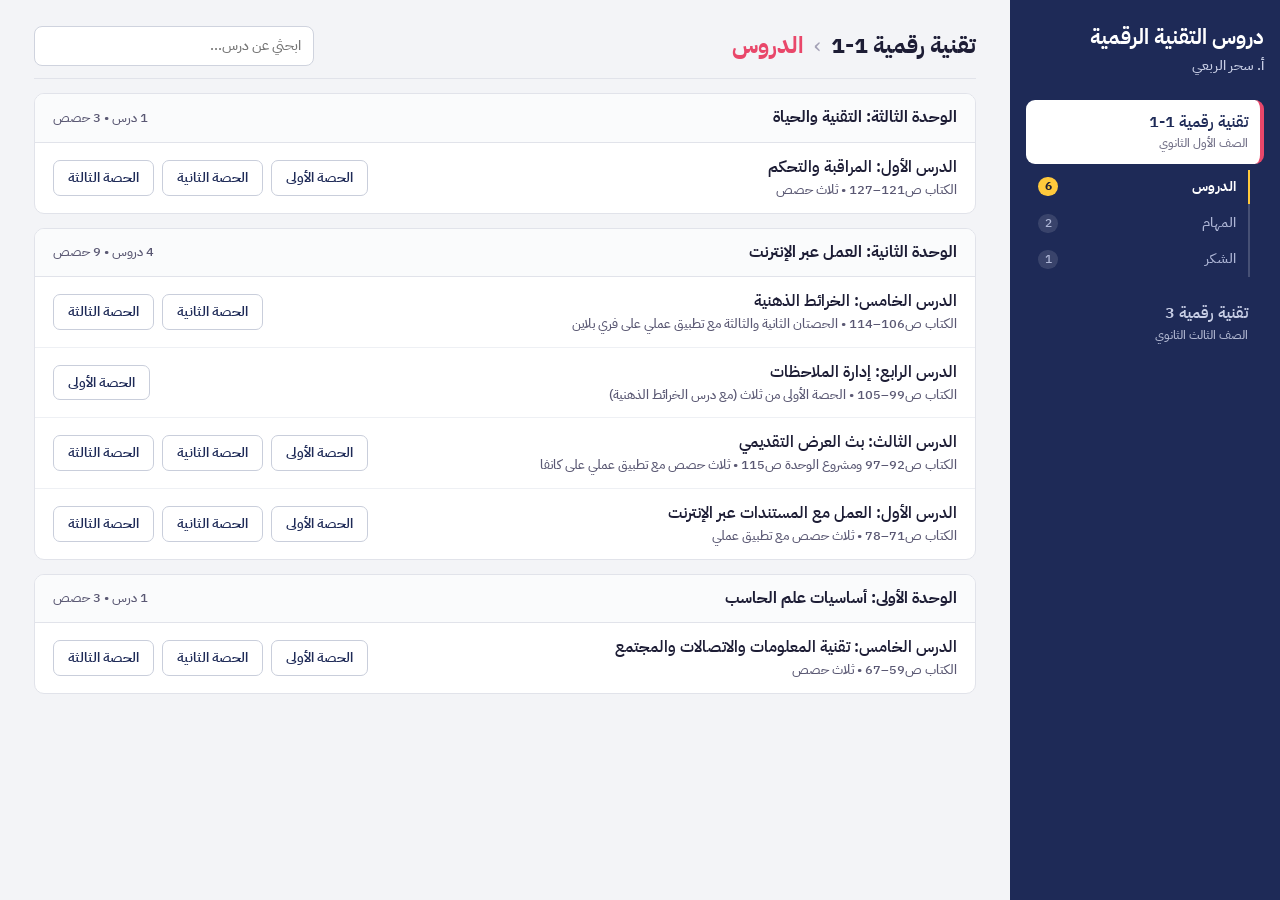
==== index.html @ c9dd4de0 "تصفيق أفقي جانبي: يد أمامية كاملة وأصابع اليد الخلفية تظهر Co-Authored-By: Claude Opus 5.5 <noreply@" ====
<!doctype html><html lang="ar" dir="rtl"><head><meta charset="utf-8"><meta name="viewport" content="width=device-width,initial-scale=1,viewport-fit=cover">
<meta name="theme-color" content="#1E2A57"><title>دروس التقنية الرقمية | أ. سحر الربعي</title>
<link rel="stylesheet" href="https://fonts.googleapis.com/css2?family=El+Messiri:wght@500;700&family=Cairo:wght@500;600;700;800&family=Almarai:wght@400;700;800&family=Readex+Pro:wght@400;500;600;700&family=Lalezar&family=Baloo+Bhaijaan+2:wght@500;600;700;800&family=Noto+Kufi+Arabic:wght@400;600;700&family=Tajawal:wght@500;700;800&family=IBM+Plex+Sans+Arabic:wght@400;500;600;700&family=Noto+Sans+Arabic:wght@400;500;700&family=Changa:wght@500;600;700;800&family=Rubik:wght@400;500;600;700;800&display=swap"><style>
:root{--ink:#1D1D35;--muted:#5A5873;--bg:#F3F4F7;--line:#E1E3EA;--navy:#1E2A57;--navy2:#2A3870;--yellow:#FFC93C;--sc:#118AB2;--ss:#DDF1F8}
*{box-sizing:border-box}[hidden]{display:none!important}
html,body{margin:0;min-height:100%;overflow-x:hidden}
body{background:var(--bg);color:var(--ink);font-family:"IBM Plex Sans Arabic",Tahoma,sans-serif;font-weight:500;line-height:1.6;direction:rtl;-webkit-text-size-adjust:100%}
button{font:inherit;color:inherit;cursor:pointer}
h1,h2{margin:0;font-weight:700;line-height:1.3}
.shell{display:grid;grid-template-columns:270px minmax(0,1fr);min-height:100vh}
.side{background:var(--navy);color:#fff;padding:24px 16px;position:sticky;top:0;height:100vh;overflow:auto;display:flex;flex-direction:column;gap:22px}
.brand h1{font-size:21px}.brand .who{display:block;margin-top:4px;font-size:14px;color:#C9CFE6}
.snav{display:flex;flex-direction:column;gap:10px}
.subj{display:block;width:100%;text-align:start;border:0;background:transparent;color:#C9CFE6;border-radius:9px;padding:10px 12px;border-inline-start:4px solid transparent}
.subj b{display:block;font-size:15.5px;font-weight:600}.subj small{display:block;font-size:12px;opacity:.85}
.subj:hover{background:rgba(255,255,255,.07)}
.subj.on{background:#fff;color:var(--navy);border-inline-start-color:var(--sc)}.subj.on small{color:var(--muted)}
.secs{display:none;flex-direction:column;gap:2px;margin:6px 14px 4px 0;border-inline-start:2px solid rgba(255,255,255,.18)}
.sgroup.on .secs{display:flex}
.sec{display:flex;justify-content:space-between;align-items:center;border:0;background:transparent;color:#AEB6D6;font-size:14px;font-weight:500;padding:6px 12px;margin-inline-start:-2px;border-inline-start:2px solid transparent;text-align:start}
.sec:hover{color:#fff}.sec.on{color:#fff;font-weight:700;border-inline-start-color:var(--yellow)}
.sec .n{font-size:12px;min-width:1.7em;text-align:center;border-radius:99px;background:rgba(255,255,255,.12);padding:0 .45em}
.sec.on .n{background:var(--yellow);color:var(--ink)}
.main{padding:26px 34px 40px;min-width:0}
.subject{max-width:1080px;display:flex;flex-direction:column;gap:14px}
.mhead{display:flex;align-items:center;justify-content:space-between;gap:16px;flex-wrap:wrap;padding-bottom:12px;border-bottom:1px solid var(--line)}
.mhead h2{font-size:23px;display:flex;align-items:center;gap:10px;flex-wrap:wrap}
.mhead .sep{color:#A3A1B6;font-weight:400}.mhead .secname{color:var(--sc)}
.search{position:relative}.search .sr{position:absolute;width:1px;height:1px;overflow:hidden;clip:rect(0 0 0 0)}
.search input{width:280px;max-width:100%;border:1px solid #CFD3DE;border-radius:8px;background:#fff;padding:8px 12px;font:inherit;font-size:14px;color:var(--ink)}
.search input:focus{outline:2px solid var(--sc);border-color:transparent}
.panel{display:flex;flex-direction:column;gap:14px}
.unit{background:#fff;border:1px solid var(--line);border-radius:10px;overflow:hidden}
.uh{display:flex;justify-content:space-between;align-items:center;gap:12px;padding:11px 18px;background:#FAFBFC;border-bottom:1px solid var(--line)}
.uh b{font-size:16px}.uh span{font-size:13px;color:var(--muted);white-space:nowrap}
.row{display:grid;grid-template-columns:minmax(0,1fr) auto;gap:18px;align-items:center;padding:12px 18px;border-bottom:1px solid #EEF0F4}
.row:last-child{border-bottom:0}
.row.hit{background:#FFF8E1}
.li b{display:block;font-size:15.5px;font-weight:600}.li small{display:block;font-size:13px;color:var(--muted)}
.ps{display:flex;gap:8px;flex-wrap:wrap;justify-content:flex-end}
.per{border:1px solid #C9CEDB;background:#fff;border-radius:7px;padding:6px 14px;color:var(--navy);font-weight:600;font-size:13.5px;white-space:nowrap}
.per small{display:none}.per b{font-weight:600}
.per:hover,.per:focus-visible{background:var(--navy);border-color:var(--navy);color:#fff;outline:none}
.nores{color:var(--muted);text-align:center;padding:20px;margin:0;background:#fff;border:1px solid var(--line);border-radius:10px}
.gallery{display:grid;gap:18px;grid-template-columns:repeat(auto-fill,minmax(min(100%,17rem),1fr));align-items:start}
.poster{margin:0}.poster a{display:block;border:1px solid var(--line);border-radius:10px;overflow:hidden;background:#fff;box-shadow:0 6px 18px -12px rgba(29,29,53,.45)}
.poster img{display:block;width:100%;height:auto}
.empty{background:#fff;border:1px solid var(--line);border-radius:10px;padding:20px;text-align:center;color:var(--muted)}
.view{position:fixed;inset:0;display:none;flex-direction:column;background:#fff;z-index:20}.view.on{display:flex}
.view .win{display:flex;align-items:center;gap:10px;background:var(--navy);color:#fff;padding:6px 12px}
.view .dots{display:flex;gap:5px}.view .dots i{width:10px;height:10px;border-radius:50%;background:#EF476F}.view .dots i:nth-child(2){background:var(--yellow)}.view .dots i:nth-child(3){background:#3DBE7A}
.back{white-space:nowrap;flex:none;border:0;background:var(--yellow);color:var(--ink);font-weight:700;border-radius:7px;padding:3px 14px;font-size:14px}
.view .wt{font-size:13px;opacity:.95;overflow:hidden;white-space:nowrap;text-overflow:ellipsis}
iframe{flex:1;border:0;width:100%}
@media (max-width:860px){
 .shell{display:block}
 .side{position:static;height:auto;padding:14px 16px 10px;gap:10px}
 .brand{display:flex;align-items:baseline;justify-content:space-between;gap:10px}.brand h1{font-size:19px}.brand .who{margin:0;font-size:13px}
 .snav{display:grid;grid-template-columns:1fr 1fr;gap:8px}
 .sgroup{display:contents}
 .subj{padding:8px 10px;border-inline-start-width:3px;background:rgba(255,255,255,.08)}.subj b{font-size:14.5px}.subj small{font-size:11px}
 .secs{grid-column:1/-1;flex-direction:row;margin:4px 0 0;border:0;gap:6px;justify-content:flex-start;order:3}
 .sgroup.on .secs{display:flex}
 .sec{border:1px solid rgba(255,255,255,.25);border-radius:99px;padding:4px 12px;margin:0;gap:6px}
 .sec.on{background:#fff;color:var(--navy);border-color:#fff}
 .main{padding:16px 14px 30px}
 .mhead h2{font-size:19px}.search,.search input{width:100%}
 .row{grid-template-columns:1fr;gap:8px;padding:12px 14px}.ps{justify-content:flex-start}
 .uh{padding:10px 14px}.uh b{font-size:15px}
}
</style></head><body>
<div class="shell">
<aside class="side"><div class="brand"><h1>دروس التقنية الرقمية</h1><span class="who">أ. سحر الربعي</span></div><nav class="snav" aria-label="المواد"><div class="sgroup" data-s="t11"><button class="subj" data-subj="t11" data-c="#E9476A" data-s2="#FDE3E9" style="--sc:#E9476A"><b>تقنية رقمية 1-1</b><small>الصف الأول الثانوي</small></button><div class="secs"><button class="sec" data-tab="l">الدروس<span class="n">6</span></button><button class="sec" data-tab="t">المهام<span class="n">2</span></button><button class="sec" data-tab="h">الشكر<span class="n">1</span></button></div></div><div class="sgroup" data-s="t3"><button class="subj" data-subj="t3" data-c="#1B7FA6" data-s2="#DDF1F8" style="--sc:#1B7FA6"><b>تقنية رقمية 3</b><small>الصف الثالث الثانوي</small></button><div class="secs"><button class="sec" data-tab="l">الدروس<span class="n">5</span></button><button class="sec" data-tab="t">المهام<span class="n">1</span></button><button class="sec" data-tab="h">الشكر<span class="n">1</span></button></div></div></nav></aside>
<main class="main"><section class="subject" data-s="t11" hidden><div class="mhead"><h2><span class="sn">تقنية رقمية 1-1</span><span class="sep">›</span><span class="secname">الدروس</span></h2><label class="search"><span class="sr">ابحثي عن درس</span><input type="search" placeholder="ابحثي عن درس..." aria-label="ابحثي عن درس"></label></div><div class="panel" data-tab="l"><div class="unit"><div class="uh"><b>الوحدة الثالثة: التقنية والحياة</b><span>1 درس • 3 حصص</span></div><div class="row" id="L12" data-q="الدرس الأول: المراقبة والتحكم الكتاب ص121–127 • ثلاث حصص"><div class="li"><b>الدرس الأول: المراقبة والتحكم</b><small>الكتاب ص121–127 • ثلاث حصص</small></div><div class="ps"><button class="per" data-i="12" data-link="t11/monitoring/1" data-t="تقنية رقمية 1-1 • الوحدة الثالثة • الدرس الأول: المراقبة والتحكم • الحصة الأولى من ثلاث" title="أنظمة المراقبة • أنظمة التحكم • لوحة التحكم • غرفة الطوارئ"><b>الحصة الأولى</b><small>أنظمة المراقبة • أنظمة التحكم • لوحة التحكم • غرفة الطوارئ</small></button><button class="per" data-i="13" data-link="t11/monitoring/2" data-t="تقنية رقمية 1-1 • الوحدة الثالثة • الدرس الأول: المراقبة والتحكم • الحصة الثانية من ثلاث" title="التحكم المغلق والمفتوح • المخططات • تدريب 2"><b>الحصة الثانية</b><small>التحكم المغلق والمفتوح • المخططات • تدريب 2</small></button><button class="per" data-i="14" data-link="t11/monitoring/3" data-t="تقنية رقمية 1-1 • الوحدة الثالثة • الدرس الأول: المراقبة والتحكم • الحصة الثالثة من ثلاث" title="المستشعرات وأنواعها • تدريبات 1، 3، 4، 5"><b>الحصة الثالثة</b><small>المستشعرات وأنواعها • تدريبات 1، 3، 4، 5</small></button></div></div></div><div class="unit"><div class="uh"><b>الوحدة الثانية: العمل عبر الإنترنت</b><span>4 دروس • 9 حصص</span></div><div class="row" id="L10" data-q="الدرس الخامس: الخرائط الذهنية الكتاب ص106–114 • الحصتان الثانية والثالثة مع تطبيق عملي على فري بلاين"><div class="li"><b>الدرس الخامس: الخرائط الذهنية</b><small>الكتاب ص106–114 • الحصتان الثانية والثالثة مع تطبيق عملي على فري بلاين</small></div><div class="ps"><button class="per" data-i="10" data-link="t11/mindmaps/2" data-t="تقنية رقمية 1-1 • الوحدة الثانية • الدرس الخامس: الخرائط الذهنية • الحصة الثانية من ثلاث" title="ما الخريطة الذهنية؟ • العقد والتسلسل الهرمي • إنشاء خريطة في فري بلاين"><b>الحصة الثانية</b><small>ما الخريطة الذهنية؟ • العقد والتسلسل الهرمي • إنشاء خريطة في فري بلاين</small></button><button class="per" data-i="11" data-link="t11/mindmaps/3" data-t="تقنية رقمية 1-1 • الوحدة الثانية • الدرس الخامس: الخرائط الذهنية • الحصة الثالثة من ثلاث" title="تنسيق العقد • توصيل العقد • إخفاء الأفرع • تصدير الخريطة"><b>الحصة الثالثة</b><small>تنسيق العقد • توصيل العقد • إخفاء الأفرع • تصدير الخريطة</small></button></div></div><div class="row" id="L9" data-q="الدرس الرابع: إدارة الملاحظات الكتاب ص99–105 • الحصة الأولى من ثلاث (مع درس الخرائط الذهنية)"><div class="li"><b>الدرس الرابع: إدارة الملاحظات</b><small>الكتاب ص99–105 • الحصة الأولى من ثلاث (مع درس الخرائط الذهنية)</small></div><div class="ps"><button class="per" data-i="9" data-link="t11/notes/1" data-t="تقنية رقمية 1-1 • الوحدة الثانية • الدرس الرابع: إدارة الملاحظات • الحصة الأولى من ثلاث" title="مايكروسوفت ون نوت • الدفاتر والأقسام والصفحات • العمل عبر الإنترنت والمشاركة"><b>الحصة الأولى</b><small>مايكروسوفت ون نوت • الدفاتر والأقسام والصفحات • العمل عبر الإنترنت والمشاركة</small></button></div></div><div class="row" id="L6" data-q="الدرس الثالث: بث العرض التقديمي الكتاب ص92–97 ومشروع الوحدة ص115 • ثلاث حصص مع تطبيق عملي على كانفا"><div class="li"><b>الدرس الثالث: بث العرض التقديمي</b><small>الكتاب ص92–97 ومشروع الوحدة ص115 • ثلاث حصص مع تطبيق عملي على كانفا</small></div><div class="ps"><button class="per" data-i="6" data-link="t11/presentation/1" data-t="تقنية رقمية 1-1 • الوحدة الثانية • الدرس الثالث: بث العرض التقديمي • الحصة الأولى من ثلاث" title="بث العرض عبر الإنترنت • مكونات العرض التقديمي الناجح"><b>الحصة الأولى</b><small>بث العرض عبر الإنترنت • مكونات العرض التقديمي الناجح</small></button><button class="per" data-i="7" data-link="t11/presentation/2" data-t="تقنية رقمية 1-1 • الوحدة الثانية • الدرس الثالث: بث العرض التقديمي • الحصة الثانية من ثلاث" title="إعداد العروض التقديمية في كانفا • التقديم ومشاركة الرابط"><b>الحصة الثانية</b><small>إعداد العروض التقديمية في كانفا • التقديم ومشاركة الرابط</small></button><button class="per" data-i="8" data-link="t11/presentation/3" data-t="تقنية رقمية 1-1 • الوحدة الثانية • الدرس الثالث: بث العرض التقديمي • الحصة الثالثة من ثلاث" title="مشروع: الطاقة الشمسية في المملكة • العرض وتقييم الزميلات"><b>الحصة الثالثة</b><small>مشروع: الطاقة الشمسية في المملكة • العرض وتقييم الزميلات</small></button></div></div><div class="row" id="L3" data-q="الدرس الأول: العمل مع المستندات عبر الإنترنت الكتاب ص71–78 • ثلاث حصص مع تطبيق عملي"><div class="li"><b>الدرس الأول: العمل مع المستندات عبر الإنترنت</b><small>الكتاب ص71–78 • ثلاث حصص مع تطبيق عملي</small></div><div class="ps"><button class="per" data-i="3" data-link="t11/online-docs/1" data-t="تقنية رقمية 1-1 • الوحدة الثانية • الدرس الأول: العمل مع المستندات عبر الإنترنت • الحصة الأولى من ثلاث" title="ون درايف وأوفيس على الإنترنت • وورد عبر الإنترنت • التحميل"><b>الحصة الأولى</b><small>ون درايف وأوفيس على الإنترنت • وورد عبر الإنترنت • التحميل</small></button><button class="per" data-i="4" data-link="t11/online-docs/2" data-t="تقنية رقمية 1-1 • الوحدة الثانية • الدرس الأول: العمل مع المستندات عبر الإنترنت • الحصة الثانية من ثلاث" title="مشاركة الملفات بحذر • التعاون المتزامن • تدريب 1"><b>الحصة الثانية</b><small>مشاركة الملفات بحذر • التعاون المتزامن • تدريب 1</small></button><button class="per" data-i="5" data-link="t11/online-docs/3" data-t="تقنية رقمية 1-1 • الوحدة الثانية • الدرس الأول: العمل مع المستندات عبر الإنترنت • الحصة الثالثة من ثلاث" title="جوجل درايف • جي سويت • تدريبات 2–4"><b>الحصة الثالثة</b><small>جوجل درايف • جي سويت • تدريبات 2–4</small></button></div></div></div><div class="unit"><div class="uh"><b>الوحدة الأولى: أساسيات علم الحاسب</b><span>1 درس • 3 حصص</span></div><div class="row" id="L0" data-q="الدرس الخامس: تقنية المعلومات والاتصالات والمجتمع الكتاب ص59–67 • ثلاث حصص"><div class="li"><b>الدرس الخامس: تقنية المعلومات والاتصالات والمجتمع</b><small>الكتاب ص59–67 • ثلاث حصص</small></div><div class="ps"><button class="per" data-i="0" data-link="t11/ict-society/1" data-t="تقنية رقمية 1-1 • الدرس الخامس: تقنية المعلومات والاتصالات والمجتمع • الحصة الأولى من ثلاث" title="تأثير التقنية على قطاع الأعمال • لعبة سُلّم الوظائف"><b>الحصة الأولى</b><small>تأثير التقنية على قطاع الأعمال • لعبة سُلّم الوظائف</small></button><button class="per" data-i="1" data-link="t11/ict-society/2" data-t="تقنية رقمية 1-1 • الدرس الخامس: تقنية المعلومات والاتصالات والمجتمع • الحصة الثانية من ثلاث" title="الحياة أسهل • التعلم مدى الحياة • الدفع • المحفظة الرقمية"><b>الحصة الثانية</b><small>الحياة أسهل • التعلم مدى الحياة • الدفع • المحفظة الرقمية</small></button><button class="per" data-i="2" data-link="t11/ict-society/3" data-t="تقنية رقمية 1-1 • الدرس الخامس: تقنية المعلومات والاتصالات والمجتمع • الحصة الثالثة من ثلاث" title="التخزين السحابي • الفجوة الرقمية • جسر الفجوة"><b>الحصة الثالثة</b><small>التخزين السحابي • الفجوة الرقمية • جسر الفجوة</small></button></div></div></div><p class="nores" hidden>لا توجد نتائج مطابقة.</p></div><div class="panel" data-tab="t" hidden><div class="gallery"><figure class="poster" style="--tc:#E9476A"><a href="img/tasks/task-presentation.webp" target="_blank" rel="noopener"><img src="img/tasks/task-presentation.webp" alt="تصميم إعلان المهمة: صمّمي عرضك وابثّيه مباشرة" loading="lazy"></a></figure><figure class="poster" style="--tc:#E9476A"><a href="img/tasks/task-course.webp" target="_blank" rel="noopener"><img src="img/tasks/task-course.webp" alt="تصميم إعلان المهمة: حضور دورة تدريبية" loading="lazy"></a></figure></div></div><div class="panel" data-tab="h" hidden><div class="gallery"><figure class="poster" style="--tc:#E9476A"><a href="img/thanks/thanks-presentation.webp" target="_blank" rel="noopener"><img src="img/thanks/thanks-presentation.webp" alt="شكر الطالبات على مهمة العرض التقديمي" loading="lazy"></a></figure></div></div></section><section class="subject" data-s="t3" hidden><div class="mhead"><h2><span class="sn">تقنية رقمية 3</span><span class="sep">›</span><span class="secname">الدروس</span></h2><label class="search"><span class="sr">ابحثي عن درس</span><input type="search" placeholder="ابحثي عن درس..." aria-label="ابحثي عن درس"></label></div><div class="panel" data-tab="l"><div class="unit"><div class="uh"><b>الوحدة الثالثة: تطبيقات الهواتف الذكية</b><span>3 دروس • 7 حصص</span></div><div class="row" id="L23" data-q="الدرس الثالث: برمجة التطبيق الكتاب ص139–158 • ثلاث حصص مع تطبيق عملي على مطوّر التطبيقات MIT"><div class="li"><b>الدرس الثالث: برمجة التطبيق</b><small>الكتاب ص139–158 • ثلاث حصص مع تطبيق عملي على مطوّر التطبيقات MIT</small></div><div class="ps"><button class="per" data-i="23" data-link="t3/app-programming/1" data-t="تقنية رقمية 3 • الوحدة الثالثة • الدرس الثالث: برمجة التطبيق • الحصة الأولى من ثلاث" title="القوائم • منتقي القائمة ListPicker • إنشاء قائمة بالعناصر • المتغيرات المحلية والعامة"><b>الحصة الأولى</b><small>القوائم • منتقي القائمة ListPicker • إنشاء قائمة بالعناصر • المتغيرات المحلية والعامة</small></button><button class="per" data-i="24" data-link="t3/app-programming/2" data-t="تقنية رقمية 3 • الوحدة الثالثة • الدرس الثالث: برمجة التطبيق • الحصة الثانية من ثلاث" title="تعيين متغير لقائمة • عرض القائمة • شاشة جديدة بتسميات وصورة • عرض عنصر من القائمة"><b>الحصة الثانية</b><small>تعيين متغير لقائمة • عرض القائمة • شاشة جديدة بتسميات وصورة • عرض عنصر من القائمة</small></button><button class="per" data-i="25" data-link="t3/app-programming/3" data-t="تقنية رقمية 3 • الوحدة الثالثة • الدرس الثالث: برمجة التطبيق • الحصة الثالثة من ثلاث" title="الجملة الشرطية if • فتح شاشة جديدة • القائمة الفرعية • ملف APK • تدريب 1"><b>الحصة الثالثة</b><small>الجملة الشرطية if • فتح شاشة جديدة • القائمة الفرعية • ملف APK • تدريب 1</small></button></div></div><div class="row" id="L21" data-q="الدرس الثاني: بناء تطبيقات الهاتف الذكي الكتاب ص120–138 • حصتان مع تطبيق عملي على مطوّر التطبيقات MIT"><div class="li"><b>الدرس الثاني: بناء تطبيقات الهاتف الذكي</b><small>الكتاب ص120–138 • حصتان مع تطبيق عملي على مطوّر التطبيقات MIT</small></div><div class="ps"><button class="per" data-i="21" data-link="t3/app-building/1" data-t="تقنية رقمية 3 • الوحدة الثالثة • الدرس الثاني: بناء تطبيقات الهاتف الذكي • الحصة الأولى من حصتين" title="التخطيط والتصميم • بيئة مطوّر التطبيقات MIT • العنوان والزر والخلفية"><b>الحصة الأولى</b><small>التخطيط والتصميم • بيئة مطوّر التطبيقات MIT • العنوان والزر والخلفية</small></button><button class="per" data-i="22" data-link="t3/app-building/2" data-t="تقنية رقمية 3 • الوحدة الثالثة • الدرس الثاني: بناء تطبيقات الهاتف الذكي • الحصة الثانية من حصتين" title="شاشة جديدة • الترتيب العمودي والتسمية • اللبنات البرمجية • اختبار التطبيق"><b>الحصة الثانية</b><small>شاشة جديدة • الترتيب العمودي والتسمية • اللبنات البرمجية • اختبار التطبيق</small></button></div></div><div class="row" id="L19" data-q="الدرس الأول: مقدمة عن تطبيقات الهواتف الذكية الكتاب ص113–119 • حصتان"><div class="li"><b>الدرس الأول: مقدمة عن تطبيقات الهواتف الذكية</b><small>الكتاب ص113–119 • حصتان</small></div><div class="ps"><button class="per" data-i="19" data-link="t3/apps-intro/1" data-t="تقنية رقمية 3 • الوحدة الثالثة • الدرس الأول: مقدمة عن تطبيقات الهواتف الذكية • الحصة الأولى من حصتين" title="البرنامج • برامج النظام • البرامج التطبيقية • المقارنة بينهما"><b>الحصة الأولى</b><small>البرنامج • برامج النظام • البرامج التطبيقية • المقارنة بينهما</small></button><button class="per" data-i="20" data-link="t3/apps-intro/2" data-t="تقنية رقمية 3 • الوحدة الثالثة • الدرس الأول: مقدمة عن تطبيقات الهواتف الذكية • الحصة الثانية من حصتين" title="تطبيقات الهواتف الذكية • مراحل إنشائها • واجهة وتجربة المستخدم • مطوّر التطبيقات MIT"><b>الحصة الثانية</b><small>تطبيقات الهواتف الذكية • مراحل إنشائها • واجهة وتجربة المستخدم • مطوّر التطبيقات MIT</small></button></div></div></div><div class="unit"><div class="uh"><b>الوحدة الثانية: دورة حياة النظام</b><span>2 درسان • 4 حصص</span></div><div class="row" id="L17" data-q="الدرس الثالث: الأمن السيبراني الكتاب ص90–108 • حصتان مع تطبيق عملي"><div class="li"><b>الدرس الثالث: الأمن السيبراني</b><small>الكتاب ص90–108 • حصتان مع تطبيق عملي</small></div><div class="ps"><button class="per" data-i="17" data-link="t3/cybersecurity/1" data-t="تقنية رقمية 3 • الوحدة الثانية • الدرس الثالث: الأمن السيبراني • الحصة الأولى من حصتين" title="الأمن السيبراني ودورة حياة النظام • جهود المملكة • البصمة الرقمية • سجلات الخادم"><b>الحصة الأولى</b><small>الأمن السيبراني ودورة حياة النظام • جهود المملكة • البصمة الرقمية • سجلات الخادم</small></button><button class="per" data-i="18" data-link="t3/cybersecurity/2" data-t="تقنية رقمية 3 • الوحدة الثانية • الدرس الثالث: الأمن السيبراني • الحصة الثانية من حصتين" title="جدار الحماية ومكافحة الفيروسات • حسابات المستخدِم • أذونات الملفات والمجلدات"><b>الحصة الثانية</b><small>جدار الحماية ومكافحة الفيروسات • حسابات المستخدِم • أذونات الملفات والمجلدات</small></button></div></div><div class="row" id="L15" data-q="الدرس الثاني: إنشاء المخطط الكتاب ص69–89 • حصتان مع تطبيق عملي"><div class="li"><b>الدرس الثاني: إنشاء المخطط</b><small>الكتاب ص69–89 • حصتان مع تطبيق عملي</small></div><div class="ps"><button class="per" data-i="15" data-link="t3/diagrams/1" data-t="تقنية رقمية 3 • الوحدة الثانية • الدرس الثاني: إنشاء المخطط • الحصة الأولى من حصتين" title="المخططات وأنواعها • الأشكال الأساسية • إنشاء مخطط في draw.io وتنسيقه وحفظه"><b>الحصة الأولى</b><small>المخططات وأنواعها • الأشكال الأساسية • إنشاء مخطط في draw.io وتنسيقه وحفظه</small></button><button class="per" data-i="16" data-link="t3/diagrams/2" data-t="تقنية رقمية 3 • الوحدة الثانية • الدرس الثاني: إنشاء المخطط • الحصة الثانية من حصتين" title="النص والخط • الأشكال والروابط • حفظ وتصدير المخطط • تدريبات 2–3"><b>الحصة الثانية</b><small>النص والخط • الأشكال والروابط • حفظ وتصدير المخطط • تدريبات 2–3</small></button></div></div></div><p class="nores" hidden>لا توجد نتائج مطابقة.</p></div><div class="panel" data-tab="t" hidden><div class="gallery"><figure class="poster" style="--tc:#1B7FA6"><a href="img/tasks/task-app-planning.webp" target="_blank" rel="noopener"><img src="img/tasks/task-app-planning.webp" alt="تصميم إعلان المهمة: بناء تطبيقات الهواتف الذكية" loading="lazy"></a></figure></div></div><div class="panel" data-tab="h" hidden><div class="gallery"><figure class="poster" style="--tc:#1B7FA6"><a href="img/thanks/thanks-diagram.webp" target="_blank" rel="noopener"><img src="img/thanks/thanks-diagram.webp" alt="شكر الطالبات المنجزات للتطبيق العملي 2 إنشاء المخطط" loading="lazy"></a></figure></div></div></section></main>
</div>
<div class="view"><div class="win"><button class="back">→ العودة</button><span class="dots" aria-hidden="true"><i></i><i></i><i></i></span><span class="wt"></span></div><iframe allow="fullscreen" allowfullscreen title="الحصة"></iframe></div>
<script type="text/plain" id="css">:root{
--paper:#FBF6F9; --card:#FFFFFF; --ink:#1E2142; --muted:#5D5F7A; --line:#EADCE4;
--berry:#C92A68; --berry-soft:#FBE3ED; --mint:#178F7C; --mint-soft:#DDF3EE;
--sun:#E9A22B; --sun-soft:#FDF0D6; --sky:#3260C9; --sky-soft:#E2EAFB; --bad:#C2372F; --bad-soft:#FBE1DF;
--f-display:"El Messiri","Tajawal",serif; --f-body:"IBM Plex Sans Arabic","Tajawal","Segoe UI",Tahoma,sans-serif;
color-scheme:light;
}
html,body{height:100%}
body{background:var(--paper);color:var(--ink);font-family:var(--f-body);font-size:clamp(17px,1.45vw,25px);line-height:1.75;direction:rtl;overflow:hidden}
*{box-sizing:border-box}
button{font:inherit;color:inherit;cursor:pointer}
button:focus-visible,.chip:focus-visible,.box:focus-visible{outline:3px solid var(--sky);outline-offset:2px}
h1,h2,h3{font-family:var(--f-display);line-height:1.3;margin:0;text-wrap:balance}
p{margin:0}
.app{height:100%;display:grid;grid-template-rows:auto 1fr auto}
.rail{display:flex;align-items:center;gap:1rem;padding:.55rem 16px;border-bottom:1px solid var(--line);background:var(--card);flex-wrap:wrap}
.rail .course{font-size:.72em;color:var(--muted);white-space:nowrap}
.rail .course b{color:var(--ink);font-weight:600}
.stages{display:flex;gap:.35rem;flex-wrap:wrap;margin-inline-start:auto}
.stages span{font-size:.68em;padding:.15rem .7rem;border-radius:99px;background:var(--paper);color:var(--muted);border:1px solid var(--line);transition:.2s}
.stages span.on{background:var(--berry);color:#fff;border-color:var(--berry)}
.stages span.done{color:var(--mint);border-color:var(--mint-soft);background:var(--mint-soft)}
.deck{position:relative;overflow:hidden}
.slide{position:absolute;inset:0;overflow-y:auto;padding-block:clamp(1rem,3vh,2.4rem);padding-inline:max(16px,5vw);display:none;flex-direction:column;gap:1.1rem}
.slide.on{display:flex;animation:in .35s ease}
@keyframes in{from{opacity:.4;transform:translateY(10px)}to{opacity:1;transform:none}}
@media (prefers-reduced-motion:reduce){*{animation:none!important;transition:none!important}}
.tags{display:flex;gap:.45rem;flex-wrap:wrap;align-items:center}
.tag{font-size:.66em;font-weight:600;padding:.12rem .65rem;border-radius:6px;letter-spacing:.01em}
.tag.st{background:var(--berry-soft);color:var(--berry)}
.tag.ev{background:var(--sky-soft);color:var(--sky)}
.tag.tm{background:var(--sun-soft);color:#8a5a0c}
.tag.bk{background:var(--mint-soft);color:var(--mint)}
.slide h2{font-size:2em;color:var(--ink)}
.slide h2 small{display:block;font-family:var(--f-body);font-size:.42em;color:var(--muted);font-weight:500;margin-top:.2rem}
.lead{font-size:1.15em;max-width:52ch}
.note{font-size:.78em;color:var(--muted)}
.grid{display:grid;gap:1rem;grid-template-columns:repeat(auto-fit,minmax(min(100%,15rem),1fr))}
.grid.two{grid-template-columns:repeat(auto-fit,minmax(min(100%,22rem),1fr))}
.panel{background:var(--card);border:1px solid var(--line);border-radius:14px;padding:1rem 1.2rem;min-width:0}
.panel h3{font-size:1.15em;margin-bottom:.35rem}
.panel.pos{border-top:5px solid var(--mint)} .panel.neg{border-top:5px solid var(--berry)}
.list{margin:0;padding-inline-start:1.2rem;display:flex;flex-direction:column;gap:.45rem}
.book{display:flex;gap:1rem;align-items:flex-start;background:var(--mint-soft);border:2px dashed var(--mint);border-radius:14px;padding:1rem 1.2rem}
.book .ico{font-family:var(--f-display);font-size:1.6em;line-height:1;background:var(--mint);color:#fff;border-radius:10px;padding:.35rem .6rem;white-space:nowrap}
.book b{color:var(--mint)}
.btn{border:0;border-radius:10px;padding:.45rem 1.1rem;background:var(--ink);color:#fff;font-weight:600}
.btn.soft{background:var(--berry-soft);color:var(--berry)}
.btn.ok{background:var(--mint)}
.btn:disabled{opacity:.4;cursor:default}
.answer{background:var(--sun-soft);border-radius:10px;padding:.6rem 1rem;border-inline-start:5px solid var(--sun)}
.cover{justify-content:center;align-items:flex-start;gap:1.3rem}
.cover .kicker{font-size:.85em;color:var(--berry);font-weight:600}
.cover h1{font-size:clamp(2.2rem,6vw,5.2rem);max-width:14ch}
.cover .meta{display:flex;gap:.6rem;flex-wrap:wrap}
.cover .meta span{background:var(--card);border:1px solid var(--line);border-radius:8px;padding:.2rem .8rem;font-size:.8em}
.cover .plan{display:flex;gap:.4rem;flex-wrap:wrap;margin-top:.6rem}
.cover .plan span{font-size:.75em;padding:.25rem .8rem;border-radius:99px;background:var(--ink);color:#fff}
.cover .plan span:nth-child(even){background:var(--berry)}
.goals{counter-reset:g;display:flex;flex-direction:column;gap:.8rem;max-width:46rem}
.goals li{list-style:none;display:flex;gap:1rem;align-items:center;background:var(--card);border:1px solid var(--line);border-radius:14px;padding:.8rem 1.1rem;font-size:1.15em}
.goals li::before{counter-increment:g;content:counter(g);font-family:var(--f-display);font-size:1.4em;color:#fff;background:var(--berry);border-radius:10px;min-width:2.2em;text-align:center}
.lesson-title{font-size:clamp(2rem,4.5vw,3.6rem);color:var(--berry)}
.flip{perspective:900px;min-height:9rem;border:0;background:none;padding:0;text-align:inherit}
.flip .in{position:relative;height:100%;min-height:9rem;transition:transform .55s;transform-style:preserve-3d}
.flip.on .in{transform:rotateY(180deg)}
.flip .f,.flip .b{position:absolute;inset:0;backface-visibility:hidden;border-radius:14px;padding:1rem 1.1rem;display:flex;flex-direction:column;justify-content:center;gap:.3rem}
.flip .f{background:var(--card);border:2px solid var(--line)}
.flip .b{background:var(--ink);color:#fff;transform:rotateY(180deg)}
.flip .f small,.flip .b small{font-size:.7em;opacity:.75}
.flip .f .q{font-size:1.05em;font-weight:600}
.sorter{display:grid;gap:1rem}
.pool{display:flex;flex-wrap:wrap;gap:.6rem;min-height:3rem}
.chip{background:var(--card);border:2px solid var(--line);border-radius:12px;padding:.45rem .9rem;font-size:.85em;text-align:start;max-width:100%}
.chip.sel{border-color:var(--sky);background:var(--sky-soft)}
.chip.good{border-color:var(--mint);background:var(--mint-soft);cursor:default}
.chip.shake{animation:shake .4s;border-color:var(--bad);background:var(--bad-soft)}
@keyframes shake{25%{transform:translateX(-6px)}75%{transform:translateX(6px)}}
.bins{display:grid;gap:1rem;grid-template-columns:repeat(auto-fit,minmax(min(100%,18rem),1fr))}
.bin{border:3px dashed var(--line);border-radius:16px;padding:.8rem;min-height:8rem;display:flex;flex-direction:column;gap:.5rem;background:var(--card);cursor:pointer;text-align:start}
.bin h3{font-size:1.1em}
.bin.pos{border-color:var(--mint)} .bin.neg{border-color:var(--berry)}
.score{font-weight:700;color:var(--berry)}
.votes{display:grid;gap:.7rem;grid-template-columns:repeat(auto-fit,minmax(min(100%,13rem),1fr))}
.vote{background:var(--card);border:2px solid var(--line);border-radius:14px;padding:.7rem .9rem;display:flex;flex-direction:column;gap:.5rem}
.vote b{font-size:1.05em}
.vote .opts{display:flex;gap:.4rem}
.vote .opts button{flex:1;border:2px solid var(--line);background:var(--paper);border-radius:9px;padding:.2rem;font-size:.85em}
.vote .opts button.up.on{background:var(--mint);border-color:var(--mint);color:#fff}
.vote .opts button.down.on{background:var(--berry);border-color:var(--berry);color:#fff}
.boxes{display:grid;gap:.8rem;grid-template-columns:repeat(auto-fit,minmax(min(100%,8rem),1fr))}
.box{aspect-ratio:1/1;max-width:100%;border:0;border-radius:16px;background:var(--berry);color:#fff;font-family:var(--f-display);font-size:2.6em;box-shadow:0 6px 0 #8f1c49;transition:transform .15s}
.box:hover{transform:translateY(-3px)}
.box:nth-child(3n+2){background:var(--sky);box-shadow:0 6px 0 #1f3f8a}
.box:nth-child(3n){background:var(--sun);box-shadow:0 6px 0 #a26e12}
.box.used{background:var(--line);box-shadow:none;color:var(--muted)}
.stagebox{background:var(--card);border:2px solid var(--ink);border-radius:16px;padding:1rem 1.3rem;display:flex;flex-direction:column;gap:.7rem}
.stagebox .q{font-size:1.25em;font-weight:600}
.wheel-wrap{display:flex;gap:2rem;align-items:center;flex-wrap:wrap}
.wheel-box{position:relative;width:min(22rem,80vw);aspect-ratio:1/1}
.wheel{width:100%;height:100%;border-radius:50%;border:8px solid var(--ink);transition:transform 3.2s cubic-bezier(.17,.67,.2,1);position:relative}
.wheel span{position:absolute;inset:0;display:flex;justify-content:center;padding-top:6%;font-family:var(--f-display);font-size:1.7em;color:#fff}
.pin{position:absolute;top:-14px;left:50%;transform:translateX(-50%);width:0;height:0;border-left:16px solid transparent;border-right:16px solid transparent;border-top:30px solid var(--ink);z-index:2}
.match{display:grid;grid-template-columns:1fr 1fr;gap:1rem}
.match .col{display:flex;flex-direction:column;gap:.55rem;min-width:0}
.match .chip{width:100%}
.match .chip.paired{cursor:default}
.fill p{font-size:1.1em;line-height:2.3}
.blank{display:inline-block;min-width:7em;border-bottom:3px solid var(--sky);text-align:center;cursor:pointer;color:var(--sky);font-weight:700;padding-inline:.4rem}
.blank.sel{background:var(--sky-soft)}
.blank.good{border-color:var(--mint);color:var(--mint);cursor:default}
.bank{display:flex;flex-wrap:wrap;gap:.5rem}
.tiles{display:grid;gap:.8rem;grid-template-columns:repeat(auto-fit,minmax(min(100%,16rem),1fr))}
.tile{background:var(--card);border:2px solid var(--line);border-radius:14px;padding:.8rem 1rem;text-align:start;display:flex;flex-direction:column;gap:.35rem}
.tile .h{display:flex;gap:.6rem;align-items:center;font-family:var(--f-display);font-size:1.2em}
.tile .h i{font-style:normal;background:var(--berry);color:#fff;border-radius:8px;padding:0 .55rem;font-size:.85em}
.tile .d{font-size:.85em;color:var(--muted)}
.tile.on{border-color:var(--berry)}
.guide{width:100%;border-collapse:separate;border-spacing:0 .5rem}
.guide td,.guide th{padding:.5rem .8rem;text-align:start;vertical-align:middle}
.guide th{font-size:.75em;color:var(--muted);font-weight:600}
.guide td{background:var(--card);border-block:1px solid var(--line)}
.guide td:first-child{border-inline-start:1px solid var(--line);border-radius:0 12px 12px 0}
.guide td:last-child{border-inline-end:1px solid var(--line);border-radius:12px 0 0 12px}
.yn{display:flex;gap:.35rem}
.yn button{border:2px solid var(--line);background:var(--paper);border-radius:8px;padding:.1rem .7rem;font-size:.8em;white-space:nowrap}
.yn button.on{background:var(--ink);color:#fff;border-color:var(--ink)}
.verdict{font-weight:700} .verdict.y{color:var(--mint)} .verdict.n{color:var(--berry)}
.scroll-x{overflow-x:auto}
.game{display:grid;gap:1.2rem;grid-template-columns:minmax(0,1.4fr) minmax(0,1fr);align-items:start}
@media (max-width:820px){.game{grid-template-columns:1fr}}
.qcard{background:var(--card);border:2px solid var(--ink);border-radius:18px;padding:1.1rem 1.3rem;display:flex;flex-direction:column;gap:.8rem}
.qcard .qn{font-size:.75em;color:var(--muted)}
.qcard .qt{font-size:1.3em;font-weight:700;line-height:1.5}
.qcard .turn{font-size:.85em;font-weight:700}
.opts-g{display:flex;flex-direction:column;gap:.55rem}
.opts-g button{border:2px solid var(--line);background:var(--paper);border-radius:12px;padding:.55rem 1rem;text-align:start}
.opts-g button:hover:not(:disabled){border-color:var(--sky)}
.opts-g button.right{background:var(--mint);border-color:var(--mint);color:#fff}
.opts-g button.wrong{background:var(--bad-soft);border-color:var(--bad)}
.opts-g button:disabled{cursor:default}
.feedback{font-weight:700;min-height:1.6em}
.feedback.y{color:var(--mint)} .feedback.n{color:var(--bad)}
.visual{background:var(--card);border:1px solid var(--line);border-radius:18px;padding:1rem;display:flex;flex-direction:column;gap:.7rem;align-items:center}
.visual h3{font-size:1.1em}
.ladders{display:flex;gap:1.5rem;justify-content:center;width:100%}
.ladder{display:flex;flex-direction:column;align-items:center;gap:.3rem}
.ladder .name{font-weight:700}
.rungs{display:flex;flex-direction:column-reverse;gap:.3rem;border-inline:6px solid var(--ink);padding:.3rem .5rem;border-radius:4px}
.rung{width:5.5rem;height:2rem;border-radius:6px;background:var(--paper);border:2px solid var(--line);display:flex;align-items:center;justify-content:center;font-size:.75em;color:var(--muted)}
.rung.top{border-style:dashed;border-color:var(--sun)}
.ladder.a .rung.on{background:var(--berry);border-color:var(--berry);color:#fff}
.ladder.b .rung.on{background:var(--sky);border-color:var(--sky);color:#fff}
.ladder .pts{font-family:var(--f-display);font-size:1.6em}
.wallet{width:100%;max-width:20rem;aspect-ratio:1.58/1;border-radius:18px;background:linear-gradient(135deg,var(--ink),#3a3f78);color:#fff;padding:1rem 1.2rem;display:flex;flex-direction:column;justify-content:space-between;position:relative;overflow:hidden}
.wallet::after{content:"";position:absolute;width:9rem;height:9rem;border-radius:50%;background:var(--berry);opacity:.35;left:-2rem;bottom:-3rem}
.wallet .chipc{width:2.6rem;height:2rem;border-radius:6px;background:var(--sun)}
.wallet .bal{font-family:var(--f-display);font-size:2.4em;font-variant-numeric:tabular-nums;position:relative;z-index:1}
.wallet .lbl{font-size:.75em;opacity:.8;position:relative;z-index:1}
.wallet.pop{animation:pop .4s}
@keyframes pop{50%{transform:scale(1.06)}}
.goalbar{width:100%;height:.8rem;background:var(--paper);border-radius:99px;overflow:hidden;border:1px solid var(--line)}
.goalbar i{display:block;height:100%;background:var(--mint);width:0;transition:width .4s}
.receipt{width:100%;font-size:.75em;color:var(--muted);display:flex;flex-direction:column;gap:.1rem;max-height:7rem;overflow:auto}
.chasm{width:100%;display:grid;grid-template-columns:3.5rem 1fr 3.5rem;align-items:end;height:12rem}
.cliff{height:100%;border-radius:10px 10px 0 0;background:var(--mint);display:flex;align-items:flex-start;justify-content:center;padding-top:.4rem;font-size:.7em;color:#fff;font-weight:700;text-align:center}
.cliff.l{background:var(--muted)}
.gap{height:100%;position:relative;background:linear-gradient(var(--sky-soft),var(--card))}
.planks{position:absolute;top:0;inset-inline:0;display:grid;gap:3px;padding-inline:2px}
.plank{height:1.2rem;background:var(--line);border-radius:3px;opacity:.35;transition:.3s}
.plank.on{background:var(--sun);opacity:1;box-shadow:0 3px 0 #a26e12}
.plank.wob{animation:shake .4s}
.walker{position:absolute;top:-2.2rem;font-size:1.6em;transition:inset-inline-start .5s}
.bar{display:flex;align-items:center;gap:.6rem;padding:.5rem 16px;border-top:1px solid var(--line);background:var(--card);flex-wrap:wrap}
.bar .nav{display:flex;gap:.4rem}
.bar .count{font-variant-numeric:tabular-nums;font-size:.8em;color:var(--muted);min-width:4rem;text-align:center}
.bar .title{font-size:.8em;color:var(--muted);flex:1;min-width:0;white-space:nowrap;overflow:hidden;text-overflow:ellipsis}
.prog{position:absolute;top:0;inset-inline:0;height:4px;background:var(--line)}
.prog i{display:block;height:100%;background:var(--berry);transition:width .3s}
.timer{display:flex;align-items:center;gap:.4rem;font-variant-numeric:tabular-nums}
.timer .t{font-family:var(--f-display);font-size:1.15em;min-width:3.2em;text-align:center}
.timer.done .t{color:#fff;background:var(--bad);border-radius:8px;animation:pop 1s infinite}
.iconbtn{border:1px solid var(--line);background:var(--paper);border-radius:9px;padding:.25rem .7rem;font-size:.8em}
.bar .btn{padding:.3rem 1rem}
:root{--c1:#E5337A;--c2:#2F80ED;--c3:#F7B32B;--c4:#1FB58F;--c5:#8E5CF7;--c6:#FF7A45;--paper:#FFF8FB}
.deck{background:
radial-gradient(circle at 92% 8%,rgba(247,179,43,.18) 0 9rem,transparent 9.1rem),
radial-gradient(circle at 4% 92%,rgba(47,128,237,.14) 0 11rem,transparent 11.1rem),
radial-gradient(circle at 98% 96%,rgba(31,181,143,.14) 0 7rem,transparent 7.1rem),var(--paper)}
.slide:nth-child(6n+1){--ac:var(--c1)} .slide:nth-child(6n+2){--ac:var(--c2)} .slide:nth-child(6n+3){--ac:var(--c5)}
.slide:nth-child(6n+4){--ac:var(--c4)} .slide:nth-child(6n+5){--ac:var(--c6)} .slide:nth-child(6n){--ac:var(--c2)}
.slide h2{color:var(--ac,var(--ink))}
.slide h2::after{content:"";display:block;width:4.5rem;height:5px;border-radius:3px;background:var(--ac,var(--ink));margin-top:.35rem}
.slide h2 small{margin-top:.5rem}
.slide h2 small{color:var(--muted)}
.grid>.panel:nth-child(6n+1),.tiles>.tile:nth-child(6n+1){border-top:6px solid var(--c1);background:#FFF0F6}
.grid>.panel:nth-child(6n+2),.tiles>.tile:nth-child(6n+2){border-top:6px solid var(--c2);background:#EEF5FF}
.grid>.panel:nth-child(6n+3),.tiles>.tile:nth-child(6n+3){border-top:6px solid var(--c3);background:#FFF8E6}
.grid>.panel:nth-child(6n+4),.tiles>.tile:nth-child(6n+4){border-top:6px solid var(--c4);background:#E9FBF5}
.grid>.panel:nth-child(6n+5),.tiles>.tile:nth-child(6n+5){border-top:6px solid var(--c5);background:#F3EEFF}
.grid>.panel:nth-child(6n),.tiles>.tile:nth-child(6n){border-top:6px solid var(--c6);background:#FFF1EA}
.grid>.panel.pos{border-top:6px solid var(--c4);background:#E9FBF5} .grid>.panel.neg{border-top:6px solid var(--c1);background:#FFF0F6}
.panel.hl{border:0;border-inline-start:8px solid var(--c3);background:#FFF8E6}
.tiles .tile .h i{background:var(--ac,var(--c1))}
.goals li:nth-child(1)::before{background:var(--c1)} .goals li:nth-child(2)::before{background:var(--c2)} .goals li:nth-child(3)::before{background:var(--c4)}
.goals li:nth-child(1){border-inline-start:6px solid var(--c1)} .goals li:nth-child(2){border-inline-start:6px solid var(--c2)} .goals li:nth-child(3){border-inline-start:6px solid var(--c4)}
.lesson-title{background:linear-gradient(90deg,var(--c1),var(--c5),var(--c2));-webkit-background-clip:text;background-clip:text;color:transparent}
.cover{position:relative}
.cover h1{background:linear-gradient(90deg,var(--c1),var(--c6),var(--c5));-webkit-background-clip:text;background-clip:text;color:transparent;position:relative;z-index:1}
.cover .plan span:nth-child(5n+1){background:var(--c1)} .cover .plan span:nth-child(5n+2){background:var(--c2)} .cover .plan span:nth-child(5n+3){background:var(--c5)} .cover .plan span:nth-child(5n+4){background:var(--c4)} .cover .plan span:nth-child(5n){background:var(--c6)}
.cover-art{position:absolute;left:4vw;right:auto;top:50%;transform:translateY(-50%);width:min(38vw,26rem);opacity:.95;pointer-events:none}
.cover>*:not(.cover-art){max-width:min(100%,56vw);position:relative}
@media (max-width:820px){.cover-art{position:static;transform:none;width:min(70vw,18rem);order:9}.cover>*:not(.cover-art){max-width:100%}}
.split{display:grid;grid-template-columns:minmax(0,1.6fr) minmax(0,1fr);gap:1.2rem;align-items:center}
.split .txt{display:flex;flex-direction:column;gap:.8rem;min-width:0}
.art svg{width:100%;height:auto;max-height:15rem;display:block;filter:drop-shadow(0 6px 10px rgba(30,33,66,.12))}
.art.sm svg{max-height:10rem}
.art.strip{display:flex;justify-content:center}.art.strip svg{max-width:16rem;max-height:9rem}
@media (max-width:820px){.split{grid-template-columns:1fr}.art svg{max-height:10rem}}
.stages span:nth-child(1).on{background:var(--c1);border-color:var(--c1)} .stages span:nth-child(2).on{background:var(--c6);border-color:var(--c6)}
.stages span:nth-child(3).on{background:var(--c5);border-color:var(--c5)} .stages span:nth-child(4).on{background:var(--c2);border-color:var(--c2)}
.stages span:nth-child(5).on{background:var(--c4);border-color:var(--c4)} .stages span:nth-child(6).on{background:var(--c3);border-color:var(--c3);color:var(--ink)} .stages span:nth-child(7).on{background:var(--c1);border-color:var(--c1)}
.prog i{background:linear-gradient(90deg,var(--c1),var(--c3),var(--c4),var(--c2),var(--c5))}
.tag.st{background:#FFE3EF;color:#B0175A} .tag.ev{background:#E1EDFF;color:#1B5FC2} .tag.tm{background:#FFF0CC;color:#8a5a0c} .tag.bk{background:#DDF7EF;color:#0F7E62}
.box:nth-child(6n+1){background:var(--c1);box-shadow:0 6px 0 #9c1a50}.box:nth-child(6n+2){background:var(--c2);box-shadow:0 6px 0 #1b4f9c}.box:nth-child(6n+3){background:var(--c3);box-shadow:0 6px 0 #a87510}
.box:nth-child(6n+4){background:var(--c4);box-shadow:0 6px 0 #127a5f}.box:nth-child(6n+5){background:var(--c5);box-shadow:0 6px 0 #5b33ad}.box:nth-child(6n){background:var(--c6);box-shadow:0 6px 0 #b34d22}
.vote:nth-child(3n+1){border-color:#FFC1DA}.vote:nth-child(3n+2){border-color:#BFD8FF}.vote:nth-child(3n){border-color:#FFE19A}
.flip .f{border-width:3px} .grid .flip:nth-child(4n+1) .f{border-color:var(--c1)} .grid .flip:nth-child(4n+2) .f{border-color:var(--c2)} .grid .flip:nth-child(4n+3) .f{border-color:var(--c4)} .grid .flip:nth-child(4n) .f{border-color:var(--c6)}
.grid .flip:nth-child(4n+1) .b{background:var(--c1)} .grid .flip:nth-child(4n+2) .b{background:var(--c2)} .grid .flip:nth-child(4n+3) .b{background:var(--c4)} .grid .flip:nth-child(4n) .b{background:var(--c5)}
.qcard{border-color:var(--ac,var(--ink));box-shadow:0 8px 0 var(--ac,var(--ink))}
.btn{background:var(--ac,var(--ink))}
.bar .btn{background:var(--ink)}
.stages span{cursor:pointer;font-weight:600}
.stages span:hover{filter:brightness(.95);border-color:var(--c2)}
.stages span:focus-visible{outline:3px solid var(--c2);outline-offset:2px}
.jump{font:inherit;font-size:.72em;max-width:min(100%,18rem);padding:.2rem .5rem;border-radius:9px;border:2px solid var(--c5);background:#F3EEFF;color:var(--ink);cursor:pointer}
.order .steps{display:flex;flex-direction:column;gap:.5rem}
.step{background:var(--card);border:2px solid var(--line);border-radius:12px;padding:.55rem 1rem;text-align:start;display:flex;gap:.7rem;align-items:center}
.step.good{border-color:var(--c4);background:#E9FBF5;cursor:default}
.step .num{font-style:normal;font-family:var(--f-display);background:var(--c4);color:#fff;border-radius:8px;min-width:1.8em;text-align:center}
.step.shake{animation:shake .4s;border-color:var(--bad);background:var(--bad-soft)}
.order.done .steps{outline:3px dashed var(--c4);outline-offset:6px;border-radius:12px}
.scramble{display:flex;flex-direction:column;gap:1rem;align-items:flex-start}
.scramble .clue{font-size:1.15em;font-weight:600}
.built{display:flex;gap:.3rem;min-height:3.2rem;flex-wrap:wrap;padding:.4rem;border-bottom:4px solid var(--c5);min-width:12rem}
.built span{font-family:var(--f-display);font-size:1.6em;background:#F3EEFF;border-radius:8px;padding:0 .5rem;color:var(--c5)}
.tiles-l{display:flex;gap:.45rem;flex-wrap:wrap}
.lt{font-family:var(--f-display);font-size:1.6em;width:2.6rem;height:2.9rem;border:0;border-radius:10px;background:var(--c3);color:var(--ink);box-shadow:0 4px 0 #a87510}
.lt:nth-child(3n+2){background:var(--c1);color:#fff;box-shadow:0 4px 0 #9c1a50}.lt:nth-child(3n){background:var(--c2);color:#fff;box-shadow:0 4px 0 #1b4f9c}
.lt:disabled{opacity:.25;box-shadow:none}
.cloudbox{width:100%;background:#EEF5FF;border-radius:16px;padding:.6rem;display:flex;flex-direction:column;align-items:center;gap:.4rem}
.cloudshape{font-size:2.6em;line-height:1}
.filegrid{display:grid;grid-template-columns:repeat(5,1fr);gap:.35rem;width:100%}
.fi{font-size:1.6em;text-align:center;opacity:.18;filter:grayscale(1);transition:.4s}
.fi.on{opacity:1;filter:none;animation:pop .4s}
.sdoc{width:100%;background:#fff;border:1px solid var(--line);border-radius:10px;min-height:10rem;font-size:.85em;overflow:hidden}
.sdoc-bar{display:flex;justify-content:space-between;align-items:center;background:var(--c2);color:#fff;padding:.3rem .6rem}
.sdoc-bar i{font-style:normal;display:inline-grid;place-items:center;width:1.5em;height:1.5em;border-radius:50%;color:#fff;margin-inline-start:-.3em;border:2px solid #fff;font-size:.85em}
.sdoc p{margin:.35rem .6rem;line-height:1.6}
.cur{color:#fff;font-size:.7em;border-radius:4px;padding:0 .3rem;margin-inline-end:.4rem}
.practice{justify-content:safe center;align-items:center;text-align:center;background:linear-gradient(135deg,#FFF0F6,#EEF5FF 50%,#E9FBF5)}
.practice .big{font-family:var(--f-display);font-size:clamp(2rem,6vw,4.4rem);line-height:1.2;background:linear-gradient(90deg,var(--c1),var(--c5),var(--c2));-webkit-background-clip:text;background-clip:text;color:transparent}
.practice .art svg{max-height:12rem}
.practice .tasks{display:grid;gap:.6rem;text-align:start;max-width:46rem;width:100%}
.practice .tasks label{display:flex;gap:.7rem;align-items:flex-start;background:var(--card);border:2px solid var(--line);border-radius:12px;padding:.55rem .9rem;cursor:pointer}
.practice .tasks input{width:1.3em;height:1.3em;accent-color:var(--c4);margin-top:.35em;flex:none}
.practice .tasks label:has(input:checked){border-color:var(--c4);background:#E9FBF5;text-decoration:line-through;text-decoration-color:var(--c4)}
.photo{margin:0;display:flex;flex-direction:column;gap:.25rem}
.photo img{width:100%;max-width:100%;height:auto;max-height:16rem;object-fit:cover;border-radius:16px;box-shadow:0 8px 18px rgba(30,33,66,.18);border:4px solid #fff;background:#eee}
.art.sm .photo img{max-height:11rem}
.photo figcaption{font-size:.55em;color:var(--muted);text-align:center;direction:ltr}
.photo-row{display:grid;grid-template-columns:repeat(auto-fit,minmax(min(100%,14rem),1fr));gap:1rem}
.photo-row .photo img{max-height:11rem}
.slide.practice{gap:.55rem;padding-block:clamp(.6rem,1.6vh,1.2rem);overflow-y:hidden}
.practice .art{position:absolute;inset-inline-start:2vw;top:1rem;width:min(12vw,9rem);opacity:.9}
.practice .art svg{max-height:6.5rem}
.practice .big{font-size:clamp(1.7rem,3.8vw,3rem)}
.practice>.lead{font-size:.95em;margin:0}
.practice .tasks{grid-template-columns:repeat(2,minmax(0,1fr));max-width:64rem;gap:.45rem}
.practice .tasks label{font-size:.82em;padding:.4rem .7rem;line-height:1.5}
.practice .note{font-size:.75em;margin:0}
@media (max-width:820px){.practice .tasks{grid-template-columns:1fr}.practice .art{display:none}.slide.practice{overflow-y:auto}}
.practice .tasks label{display:block}
.practice .tasks input{vertical-align:middle;margin:0 0 0 .5rem}
.flowc{width:100%;display:flex;flex-wrap:wrap;align-items:center;justify-content:center;gap:.45rem;background:#F4F7FF;background-image:linear-gradient(#e3e8f7 1px,transparent 1px),linear-gradient(90deg,#e3e8f7 1px,transparent 1px);background-size:16px 16px;border-radius:14px;padding:.8rem;min-height:10rem}
.fn{display:inline-grid;place-items:center;min-width:6.2rem;min-height:3.2rem;padding:.3rem .6rem;font-size:.78em;text-align:center;background:#fff;border:2.5px dashed #b9c0db;color:#9aa1bf;transition:.4s}
.fn b{font-weight:600}
.fn.on{border-style:solid;color:#1E2142;animation:pop .5s}
.fn.oval{border-radius:999px}.fn.oval.on{background:#FFE3EE;border-color:var(--c1)}
.fn.rect{border-radius:4px}.fn.rect.on{background:#E3EEFF;border-color:var(--c2)}
.fn.diamond{clip-path:polygon(50% 0,100% 50%,50% 100%,0 50%);border:0;background:#dfe3f2;min-width:7.4rem;min-height:4.4rem;padding:.4rem 1.4rem}.fn.diamond.on{background:#FFF0C7}
.fn.doc{border-radius:4px 4px 40% 10%/4px 4px 22% 10%}.fn.doc.on{background:#DDF6EE;border-color:var(--c4)}
.fn.para{transform:skewX(-14deg)}.fn.para b{display:inline-block;transform:skewX(14deg)}.fn.para.on{background:#EEE6FF;border-color:var(--c5)}
.fa{color:#c3c8dc;font-size:1.3em;font-weight:700}.fa.on{color:var(--c6)}
@keyframes pop{0%{transform:scale(.6)}70%{transform:scale(1.08)}100%{transform:scale(1)}}
.fn.para.on{animation:none}
.shp{display:inline-block;width:4.4rem;height:2.6rem;background:var(--c1);vertical-align:middle}
.shp.oval{border-radius:999px}.shp.rect{border-radius:3px;background:var(--c2)}
.shp.diamond{clip-path:polygon(50% 0,100% 50%,50% 100%,0 50%);background:var(--c3);height:3rem}
.shp.doc{border-radius:3px 3px 40% 10%/3px 3px 30% 10%;background:var(--c4)}
.shp.para{transform:skewX(-18deg);background:var(--c5);width:3.8rem}
.shp.arrow{background:none;width:3rem;font-size:2rem;line-height:2.6rem;color:var(--c6);text-align:center}
table.sym{border-collapse:separate;border-spacing:0 .35rem;width:100%;font-size:.92em}
table.sym td,table.sym th{padding:.35rem .7rem;text-align:start}
table.sym th{background:var(--c1);color:#fff}
table.sym th:first-child{border-radius:0 10px 10px 0}table.sym th:last-child{border-radius:10px 0 0 10px}
table.sym td{background:var(--card)}
table.sym td:first-child{text-align:center;width:6rem}
.mock{border:2px solid #cfd5ea;border-radius:10px;overflow:hidden;background:#fff;font-size:.72em;direction:rtl}
.order.wide .steps{display:grid;grid-template-columns:repeat(3,minmax(0,1fr));gap:.45rem}
.order.wide .step{padding:.45rem .7rem;font-size:.9em}
@media (max-width:820px){.order.wide .steps{grid-template-columns:1fr}}
.order.w2 .steps{display:grid;grid-template-columns:repeat(2,minmax(0,1fr));gap:.45rem}
@media (max-width:820px){.order.w2 .steps{grid-template-columns:1fr}}
table.sym td{padding:.22rem .7rem}
table.sym .shp{height:1.7rem;width:3.4rem}
table.sym .shp.diamond{height:2rem}
table.sym .shp.arrow{font-size:1.5rem;line-height:1.7rem}
.match .shp{height:1.7rem}
.th-cyber{
--paper:#060A1C; --card:rgba(16,26,58,.78); --ink:#E8F1FF; --muted:#93A6CC; --line:rgba(56,189,248,.28);
--berry:#F472B6; --berry-soft:rgba(244,114,182,.14); --mint:#4ADE80; --mint-soft:rgba(74,222,128,.13);
--sun:#FBBF24; --sun-soft:rgba(251,191,36,.13); --sky:#22D3EE; --sky-soft:rgba(34,211,238,.13); --bad:#FB7185; --bad-soft:rgba(251,113,133,.16);
--c1:#22D3EE; --c2:#A3E635; --c3:#FBBF24; --c4:#F472B6; --c5:#A78BFA; --c6:#FB923C;
--f-display:"Reem Kufi","Tajawal",sans-serif; --f-body:"Tajawal","IBM Plex Sans Arabic",Tahoma,sans-serif;
color-scheme:dark; color:var(--ink); font-family:var(--f-body); background:var(--paper);
}
.th-cyber .rail,.th-cyber .bar{background:rgba(8,14,36,.96);border-color:var(--line)}
.th-cyber .rail .course b{color:var(--c1)}
.th-cyber .stages span{background:transparent;border:1px solid var(--line);color:var(--muted);border-radius:4px;font-family:var(--f-display)}
.th-cyber .stages span.on{background:transparent!important;color:var(--c1)!important;border-color:var(--c1)!important;box-shadow:0 0 0 1px var(--c1),0 0 14px rgba(34,211,238,.55)}
.th-cyber .stages span.done{background:rgba(163,230,53,.1);color:var(--c2);border-color:rgba(163,230,53,.4)}
.th-cyber .jump,.th-cyber .iconbtn{background:#0E1838;color:var(--ink);border:1px solid var(--line)}
.th-cyber .deck{background:
radial-gradient(60rem 30rem at 85% -10%,rgba(34,211,238,.16),transparent 60%),
radial-gradient(50rem 30rem at -10% 110%,rgba(167,139,250,.18),transparent 60%),
linear-gradient(rgba(34,211,238,.06) 1px,transparent 1px) 0 0/34px 34px,
linear-gradient(90deg,rgba(34,211,238,.06) 1px,transparent 1px) 0 0/34px 34px,
var(--paper)}
.th-cyber .prog{background:rgba(255,255,255,.06)} .th-cyber .prog i{background:linear-gradient(90deg,#22D3EE,#A3E635);box-shadow:0 0 10px #22D3EE}
.th-cyber .slide{--ac:var(--c1)}
.th-cyber .slide:nth-child(4n+2){--ac:var(--c2)} .th-cyber .slide:nth-child(4n+3){--ac:var(--c5)} .th-cyber .slide:nth-child(4n){--ac:var(--c4)}
.th-cyber .slide h2{color:var(--ink);font-weight:700;letter-spacing:.01em}
.th-cyber .slide h2::before{content:"‹/›";font-family:ui-monospace,Consolas,monospace;font-size:.55em;color:var(--ac);margin-inline-end:.5rem;vertical-align:middle;text-shadow:0 0 10px var(--ac)}
.th-cyber .slide h2::after{width:100%;max-width:18rem;height:2px;background:linear-gradient(90deg,var(--ac),transparent);box-shadow:0 0 8px var(--ac)}
[dir=rtl] .th-cyber .slide h2::after,.th-cyber[dir=rtl] .slide h2::after{background:linear-gradient(270deg,var(--ac),transparent)}
.th-cyber .tag{background:transparent!important;border:1px solid currentColor;border-radius:3px;font-family:ui-monospace,Consolas,"Tajawal",monospace;font-weight:500}
.th-cyber .tag.st{color:#F472B6!important} .th-cyber .tag.ev{color:#22D3EE!important} .th-cyber .tag.tm{color:#FBBF24!important} .th-cyber .tag.bk{color:#A3E635!important}
.th-cyber .panel,.th-cyber .tile,.th-cyber .goals li,.th-cyber .stagebox,.th-cyber .vote,.th-cyber .bin,.th-cyber .flip .f,.th-cyber .step,.th-cyber .cover .meta span{
background:var(--card)!important;border:1px solid var(--line)!important;backdrop-filter:blur(6px);border-radius:10px}
.th-cyber .grid>.panel:nth-child(4n+1),.th-cyber .tiles>.tile:nth-child(4n+1){border-top:3px solid var(--c1)!important;box-shadow:inset 0 1px 18px -10px var(--c1)}
.th-cyber .grid>.panel:nth-child(4n+2),.th-cyber .tiles>.tile:nth-child(4n+2){border-top:3px solid var(--c2)!important;box-shadow:inset 0 1px 18px -10px var(--c2)}
.th-cyber .grid>.panel:nth-child(4n+3),.th-cyber .tiles>.tile:nth-child(4n+3){border-top:3px solid var(--c5)!important;box-shadow:inset 0 1px 18px -10px var(--c5)}
.th-cyber .grid>.panel:nth-child(4n),.th-cyber .tiles>.tile:nth-child(4n){border-top:3px solid var(--c4)!important;box-shadow:inset 0 1px 18px -10px var(--c4)}
.th-cyber .panel h3{color:var(--ac)}
.th-cyber .panel.hl{border:1px solid rgba(251,191,36,.45)!important;border-inline-start:4px solid var(--c3)!important;background:rgba(251,191,36,.08)!important}
.th-cyber .panel.hl h3{color:var(--c3)}
.th-cyber .tile .h i{background:transparent;color:var(--ac);border:1px solid var(--ac)}
.th-cyber .tile.on{border-color:var(--c1)!important;box-shadow:0 0 16px -4px var(--c1)}
.th-cyber .tile .d,.th-cyber .note{color:var(--muted)}
.th-cyber .book{background:rgba(163,230,53,.07);border:1px dashed var(--c2);border-radius:10px}
.th-cyber .book .ico{background:transparent;color:var(--c2);border:1px solid var(--c2);font-family:ui-monospace,Consolas,monospace;font-size:1.2em}
.th-cyber .book b{color:var(--c2)}
.th-cyber .btn{background:transparent;color:var(--c1);border:1px solid var(--c1);box-shadow:0 0 10px -2px rgba(34,211,238,.6);border-radius:6px}
.th-cyber .btn:hover{background:rgba(34,211,238,.12)}
.th-cyber .btn.soft{color:var(--c4);border-color:var(--c4);box-shadow:none}
.th-cyber .bar .btn{background:var(--c1);color:#04121c;border-color:var(--c1)}
.th-cyber .answer{background:rgba(251,191,36,.1);border-inline-start:4px solid var(--c3)}
.th-cyber .chip{background:#0E1838;border:1px solid var(--line);color:var(--ink);border-radius:6px}
.th-cyber .chip.sel{border-color:var(--c1);background:rgba(34,211,238,.14);box-shadow:0 0 12px -3px var(--c1)}
.th-cyber .chip.good{border-color:var(--c2);background:rgba(163,230,53,.12);color:#E9FFD0}
.th-cyber .chip.shake{border-color:var(--bad);background:var(--bad-soft)}
.th-cyber .bin{border-style:dashed!important;border-width:2px!important}
.th-cyber .bin.pos{border-color:var(--c2)!important} .th-cyber .bin.neg{border-color:var(--c4)!important}
.th-cyber .bin.pos h3{color:var(--c2)} .th-cyber .bin.neg h3{color:var(--c4)}
.th-cyber .score{color:var(--c2)}
.th-cyber .flip .b{background:linear-gradient(135deg,#0E7490,#4C1D95)!important;color:#fff;border:1px solid var(--c1)}
.th-cyber .grid .flip .f{border-top:3px solid var(--c1)!important}
.th-cyber .grid .flip:nth-child(even) .f{border-top-color:var(--c2)!important}
.th-cyber .goals li::before{background:transparent!important;color:var(--c1);border:1px solid var(--c1);box-shadow:0 0 10px -2px var(--c1);border-radius:6px}
.th-cyber .goals li:nth-child(2)::before{color:var(--c2);border-color:var(--c2)} .th-cyber .goals li:nth-child(3)::before{color:var(--c5);border-color:var(--c5)} .th-cyber .goals li:nth-child(4)::before{color:var(--c4);border-color:var(--c4)}
.th-cyber .goals li{border-inline-start:3px solid var(--c1)!important}
.th-cyber .goals li:nth-child(2){border-inline-start-color:var(--c2)!important}.th-cyber .goals li:nth-child(3){border-inline-start-color:var(--c5)!important}.th-cyber .goals li:nth-child(4){border-inline-start-color:var(--c4)!important}
.th-cyber .lesson-title,.th-cyber .cover h1,.th-cyber .practice .big{background:linear-gradient(90deg,#22D3EE,#A3E635);-webkit-background-clip:text;background-clip:text;color:transparent;filter:drop-shadow(0 0 18px rgba(34,211,238,.35))}
.th-cyber .cover .kicker{color:var(--c2);font-family:ui-monospace,Consolas,"Tajawal",monospace}
.th-cyber .cover .kicker::before{content:"> ";color:var(--c1)}
.th-cyber .cover .plan span{background:transparent!important;color:var(--ink);border:1px solid var(--line);border-radius:4px}
.th-cyber .cover .plan span:nth-child(odd){border-color:rgba(34,211,238,.6);color:#BFF4FF} .th-cyber .cover .plan span:nth-child(even){border-color:rgba(163,230,53,.6);color:#E4FFC2}
.th-cyber .box{background:#0E1838!important;color:var(--c1);border:1px solid var(--c1);box-shadow:0 0 16px -4px var(--c1)!important;border-radius:10px;font-family:ui-monospace,Consolas,monospace}
.th-cyber .box:nth-child(even){color:var(--c2);border-color:var(--c2);box-shadow:0 0 16px -4px var(--c2)!important}
.th-cyber .box.used{opacity:.3}
.th-cyber .wheel{border-color:var(--c1);box-shadow:0 0 30px -6px var(--c1)} .th-cyber .pin{border-top-color:var(--c2)}
.th-cyber .qcard{background:var(--card);border:1px solid var(--c1);box-shadow:0 0 24px -8px var(--c1)}
.th-cyber .opts-g button{background:#0E1838;border:1px solid var(--line);color:var(--ink)}
.th-cyber .opts-g button:hover{border-color:var(--c1)}
.th-cyber .visual{background:var(--card);border:1px solid var(--line)}
.th-cyber .practice{background:radial-gradient(40rem 20rem at 50% 0,rgba(163,230,53,.14),transparent 70%),transparent}
.th-cyber .practice .tasks label{background:var(--card);border:1px solid var(--line);color:var(--ink)}
.th-cyber .practice .tasks label:has(input:checked){background:rgba(163,230,53,.12);border-color:var(--c2)}
.th-cyber table.sym th,.th-cyber .guide th{background:#0E1838;color:var(--c1);border-bottom:1px solid var(--c1)}
.th-cyber table.sym td,.th-cyber .guide td{background:var(--card);color:var(--ink)}
.th-cyber .yn button{background:#0E1838;border:1px solid var(--line);color:var(--ink)}
.th-cyber .photo img{border:1px solid var(--c1);box-shadow:0 0 22px -6px var(--c1)}
.th-cyber .photo figcaption{color:var(--muted)}
.th-cyber .art svg{filter:drop-shadow(0 0 12px rgba(34,211,238,.35))}
.th-cyber .timer.done .t{background:var(--bad)}
.th-cyber .scramble .built span{background:rgba(167,139,250,.15);color:var(--c5)}
.th-cyber ::selection{background:#22D3EE;color:#04121c}
.ctab{width:100%;border-collapse:separate;border-spacing:0 .35rem;font-size:.88em}
.ctab th{font-family:var(--f-display);text-align:start;padding:.35rem .8rem;color:var(--c1);border-bottom:1px solid var(--c1)}
.ctab td{background:var(--card);padding:.4rem .8rem;border-block:1px solid var(--line)}
.ctab td:first-child{font-weight:700;color:var(--c2);white-space:nowrap}
.vault{display:flex;flex-direction:column;align-items:center;gap:.8rem;width:100%}
.vault .door{width:100%;max-width:19rem;aspect-ratio:1.25;border-radius:16px;border:2px solid var(--c1);background:radial-gradient(circle at 50% 45%,#13224f,#070c22);display:grid;place-items:center;position:relative;box-shadow:0 0 30px -8px var(--c1)}
.vault .dial{width:42%;aspect-ratio:1;border-radius:50%;border:3px dashed var(--c1);display:grid;place-items:center;font-size:2.2em;transition:transform .6s}
.vault.open .door{border-color:var(--c2);box-shadow:0 0 40px -6px var(--c2)} .vault.open .dial{border-color:var(--c2);transform:rotate(360deg)}
.vault .code{display:flex;gap:.35rem;direction:ltr}
.vault .code i{font-style:normal;font-family:ui-monospace,Consolas,monospace;font-size:1.4em;width:1.7em;text-align:center;border:1px solid var(--line);border-radius:6px;color:var(--muted);background:#0E1838}
.vault .code i.on{color:#04121c;background:var(--c2);border-color:var(--c2);box-shadow:0 0 10px var(--c2)}
.shieldv{display:flex;flex-direction:column;align-items:center;gap:.6rem;width:100%}
.shieldv .threats{display:grid;grid-template-columns:repeat(5,1fr);gap:.4rem;width:100%;max-width:20rem}
.shieldv .threats span{aspect-ratio:1;display:grid;place-items:center;font-size:1.4em;border-radius:8px;border:1px solid rgba(251,113,133,.5);background:rgba(251,113,133,.1)}
.shieldv .threats span.on{border-color:var(--c2);background:rgba(163,230,53,.14)}
.shieldv .sh{font-size:3.4em;filter:drop-shadow(0 0 14px var(--c1))}
.shieldv .bar2{width:100%;max-width:20rem;height:.6rem;border-radius:99px;background:rgba(255,255,255,.08);overflow:hidden}
.shieldv .bar2 i{display:block;height:100%;background:linear-gradient(90deg,var(--c1),var(--c2));transition:width .4s}
.th-cyber .opts-g button.right{background:rgba(163,230,53,.2);border-color:var(--c2);color:#E9FFD0;box-shadow:0 0 12px -3px var(--c2)}
.th-cyber .opts-g button.wrong{background:var(--bad-soft);border-color:var(--bad)}
.th-cyber .yn button.on{background:var(--c1);color:#04121c;border-color:var(--c1)}
.th-cyber .visual h3{color:var(--c1)}
.th-cyber .ctab td{color:var(--ink)}
.th-cyber .ctab td:first-child{color:var(--c2)}
.th-cyber .goals{gap:.5rem}
.th-cyber .goals li{font-size:1em;padding:.5rem 1rem}
.th-cyber .goals li::before{font-size:1.15em}
.th-cyber .lesson-title{font-size:clamp(1.8rem,4vw,3rem)}
.th-cyber .slide{gap:.8rem}.th-cyber .slide h2{font-size:1.85em}
.th-cyber{--f-display:"Cairo","IBM Plex Sans Arabic",Tahoma,sans-serif;--f-body:"Cairo","IBM Plex Sans Arabic",Tahoma,sans-serif;--ink:#FFFFFF;--muted:#D3DEF2;font-size:1.1em;font-weight:600}
.th-cyber .slide{font-weight:600}
.th-cyber .slide h2,.th-cyber h1,.th-cyber h3{font-weight:800}
.th-cyber .slide h2{font-size:1.95em}
.th-cyber .slide h2 small{font-weight:600;font-size:.46em}
.th-cyber .lead{font-size:1.12em;max-width:60ch}
.th-cyber .note{font-size:.85em}
.th-cyber .tag{font-family:"Cairo",Tahoma,sans-serif;font-weight:700;font-size:.7em}
.th-cyber .cover .kicker{font-family:"Cairo",Tahoma,sans-serif;font-weight:700}
.th-cyber .book .ico{font-family:"Cairo",Tahoma,sans-serif;font-weight:800}
.th-cyber .vault .code i{font-weight:700}
.th-cyber .ctab{font-size:.9em}
.th-cyber .ctab td{font-weight:600}
.th-cyber .chip,.th-cyber .opts-g button,.th-cyber .step{font-weight:700}
.th-cyber .rail .course{font-size:.7em;color:#D3DEF2}
.th-cyber .stages span{font-family:"Cairo",Tahoma,sans-serif;font-weight:700}
.th-cyber{line-height:1.6}
.th-cyber .photo img{max-height:12.5rem}
.th-cyber .panel{padding:.75rem 1rem}
.th-cyber .grid{gap:.75rem}
.th-cyber .list{gap:.3rem}
.th-cyber .slide{padding-block:clamp(.6rem,2vh,1.4rem);gap:.6rem}
.th-cyber .slide h2{font-size:1.8em}
.th-cyber .slide h2::after{margin-top:.2rem}
.th-cyber .photo img{max-height:10.5rem}
.th-cyber .art svg{max-height:12rem}
.th-cyber .vault .door{max-width:14rem}
.th-cyber .shieldv .sh{font-size:2.4em}
.th-cyber .goals li{padding:.4rem .9rem}
.th-cyber .flip,.th-cyber .flip .in{min-height:7.5rem}
.th-cyber{--paper:#123C86}
.th-cyber .deck{background:
linear-gradient(rgba(0,0,0,.22) 1px,transparent 1px) 0 0/34px 34px,
linear-gradient(90deg,rgba(0,0,0,.22) 1px,transparent 1px) 0 0/34px 34px,
radial-gradient(70rem 40rem at 80% 0,#1C55B8,transparent 70%),
linear-gradient(160deg,#164AA3,#0E3273)}
.th-cyber{--card:rgba(6,16,46,.72);--line:rgba(125,211,252,.4)}
.th-cyber .practice{background:transparent}
.th-app{
--paper:#FFF7EE; --card:#FFFFFF; --ink:#1B1B3A; --muted:#55557A; --line:#F0E2D2;
--berry:#FF5C7A; --berry-soft:#FFE6EB; --mint:#00A99D; --mint-soft:#D8F6F2; --sun:#FFB000; --sun-soft:#FFF1CC; --sky:#4C6FFF; --sky-soft:#E6EBFF;
--c1:#FF5C7A; --c2:#4C6FFF; --c3:#FFB000; --c4:#00A99D; --c5:#9B5CFF; --c6:#FF8A3D;
--f-display:"Almarai","Cairo",Tahoma,sans-serif; --f-body:"Almarai","Cairo",Tahoma,sans-serif;
font-family:var(--f-body); color:var(--ink); background:var(--paper); font-size:1.06em; font-weight:700
}
.th-app .slide{font-weight:700}
.th-app .deck{background:
radial-gradient(circle,rgba(27,27,58,.09) 1.4px,transparent 1.6px) 0 0/22px 22px,
radial-gradient(40rem 22rem at 100% 0,rgba(255,176,0,.22),transparent 70%),
radial-gradient(40rem 22rem at 0 100%,rgba(76,111,255,.16),transparent 70%),var(--paper)}
.th-app .rail{background:#1B1B3A;border:0}
.th-app .rail .course{color:#C9C9E8}.th-app .rail .course b{color:#FFB000}
.th-app .stages span{background:#2A2A55;color:#E6E6FF;border:0;border-radius:99px;font-family:var(--f-display)}
.th-app .stages span.done{background:#3B3B70;color:#B7F5EE}
.th-app .jump{background:#2A2A55;color:#fff;border:0;border-radius:99px}
.th-app .bar{background:#1B1B3A;border:0}.th-app .bar .title,.th-app .bar .count{color:#C9C9E8}
.th-app .iconbtn{background:#2A2A55;color:#fff;border:0;border-radius:99px}
.th-app .bar .btn{background:#FFB000;color:#1B1B3A;border-radius:99px}
.th-app .timer .t{color:#fff}
.th-app .prog{background:#2A2A55}.th-app .prog i{background:linear-gradient(90deg,#FF5C7A,#FFB000,#00A99D,#4C6FFF)}
.th-app .slide h2{color:var(--ink);font-weight:800;font-size:1.9em}
.th-app .slide h2::after{display:none}
.th-app .slide h2::before{content:"";display:inline-block;width:.85em;height:.85em;border-radius:.28em;background:var(--ac);margin-inline-end:.45rem;vertical-align:-.08em;box-shadow:.2em .2em 0 rgba(27,27,58,.15)}
.th-app .slide h2 small{color:var(--muted);font-weight:700;font-size:.45em}
.th-app .tag{border-radius:99px;font-weight:800;font-size:.68em;padding:.15rem .8rem}
.th-app .tag.st{background:#FFE6EB!important;color:#C21E44!important}.th-app .tag.ev{background:#E6EBFF!important;color:#2B47C8!important}
.th-app .tag.tm{background:#FFF1CC!important;color:#8A5A00!important}.th-app .tag.bk{background:#D8F6F2!important;color:#00756C!important}
.th-app .panel,.th-app .tile,.th-app .goals li,.th-app .stagebox,.th-app .bin,.th-app .flip .f,.th-app .step,.th-app .chip,.th-app .visual,.th-app .qcard{
border-radius:22px!important;border:0!important;box-shadow:0 6px 0 rgba(27,27,58,.08),0 10px 24px -14px rgba(27,27,58,.35)}
.th-app .grid>.panel:nth-child(4n+1),.th-app .tiles>.tile:nth-child(4n+1){background:#FFE6EB!important}
.th-app .grid>.panel:nth-child(4n+2),.th-app .tiles>.tile:nth-child(4n+2){background:#E6EBFF!important}
.th-app .grid>.panel:nth-child(4n+3),.th-app .tiles>.tile:nth-child(4n+3){background:#FFF1CC!important}
.th-app .grid>.panel:nth-child(4n),.th-app .tiles>.tile:nth-child(4n){background:#D8F6F2!important}
.th-app .grid>.panel,.th-app .tiles>.tile{border-top:0!important}
.th-app .panel h3{color:var(--ink);font-weight:800}
.th-app .panel.hl{background:#1B1B3A!important;color:#fff}.th-app .panel.hl h3{color:#FFB000}
.th-app .goals li{background:#fff!important}
.th-app .goals li::before{border-radius:14px!important;box-shadow:0 4px 0 rgba(0,0,0,.15)}
.th-app .goals li:nth-child(4)::before{background:var(--c5)}
.th-app .goals li:nth-child(4){border-inline-start:6px solid var(--c5)}
.th-app .goals li{border-inline-start-width:0!important}
.th-app .lesson-title,.th-app .cover h1{background:linear-gradient(90deg,#FF5C7A,#FF8A3D 45%,#9B5CFF);-webkit-background-clip:text;background-clip:text;color:transparent;font-weight:800}
.th-app .cover .kicker{color:#C21E44;font-weight:800}
.th-app .cover .meta span{background:#fff;border:0;border-radius:99px;box-shadow:0 4px 0 rgba(27,27,58,.08)}
.th-app .cover .plan span{border-radius:99px;font-weight:800}
.th-app .btn{border-radius:99px;background:var(--ac);color:#fff;box-shadow:0 4px 0 rgba(27,27,58,.2)}
.th-app .btn.soft{background:#1B1B3A;color:#fff}
.th-app .book{background:#D8F6F2;border:2px dashed #00A99D;border-radius:22px}
.th-app .chip.sel{background:#E6EBFF!important;outline:3px solid var(--c2)}
.th-app .chip.good{background:#D8F6F2!important;outline:3px solid var(--c4)}
.th-app .bin{border:3px dashed #D9C8B5!important;background:#fff!important}
.th-app .bin.pos{border-color:var(--c2)!important}.th-app .bin.neg{border-color:var(--c1)!important}
.th-app .flip .b{border-radius:22px}
.th-app .box{border-radius:22px}
.th-app .answer{border-radius:16px}
.th-app .bookfig{margin:0;display:flex;flex-direction:column;align-items:center;gap:.25rem}
.th-app .bookfig img{max-width:100%;max-height:15rem;object-fit:contain;background:#fff;border-radius:20px;padding:.5rem;box-shadow:0 6px 0 rgba(27,27,58,.08),0 10px 24px -14px rgba(27,27,58,.35)}
.th-app .bookfig figcaption{font-size:.62em;color:var(--muted)}
.bookfig img{max-width:100%;max-height:15rem;object-fit:contain}
.bookfig figcaption{font-size:.62em}
.th-app .ctab th{color:#fff;background:#1B1B3A;border:0}
.th-app .ctab th:first-child{border-radius:0 14px 14px 0}.th-app .ctab th:last-child{border-radius:14px 0 0 14px}
.th-app .ctab td{background:#fff;border:0;color:var(--ink);font-weight:700}
.th-app .ctab td:first-child{color:#C21E44;border-radius:0 14px 14px 0}.th-app .ctab td:last-child{border-radius:14px 0 0 14px}
.batt{display:flex;flex-direction:column;align-items:center;gap:.6rem;width:100%}
.batt .cell{width:min(11rem,70%);aspect-ratio:1/1.9;border:6px solid #1B1B3A;border-radius:22px;padding:6px;display:flex;flex-direction:column-reverse;gap:5px;position:relative;background:#fff}
.batt .cell::before{content:"";position:absolute;top:-16px;left:50%;transform:translateX(-50%);width:34%;height:10px;background:#1B1B3A;border-radius:6px 6px 0 0}
.batt .cell i{flex:1;border-radius:10px;background:#EEE6DA;transition:.35s}
.batt .cell i.on{background:linear-gradient(90deg,#00A99D,#2BD9C4)}
.batt .cell.full i.on{background:linear-gradient(90deg,#00A99D,#7CF2B5)}
.batt .pct{font-size:1.6em;font-weight:800}
.homes{display:flex;flex-direction:column;align-items:center;gap:.6rem;width:100%}
.homes .phone{width:min(14rem,85%);border:7px solid #1B1B3A;border-radius:30px;background:linear-gradient(160deg,#9B5CFF,#4C6FFF 55%,#00A99D);padding:1.4rem .7rem .9rem;position:relative}
.homes .phone::before{content:"";position:absolute;top:.45rem;left:50%;transform:translateX(-50%);width:30%;height:.45rem;background:#1B1B3A;border-radius:99px}
.homes .grid4{display:grid;grid-template-columns:repeat(4,1fr);gap:.45rem}
.homes .ic{aspect-ratio:1;border-radius:.8rem;display:grid;place-items:center;font-size:1.25em;background:rgba(255,255,255,.18);border:1px dashed rgba(255,255,255,.5);transition:.35s}
.homes .ic.on{background:#fff;border:0;box-shadow:0 3px 0 rgba(0,0,0,.2);animation:pop .45s}
.bigfig .bookfig img{max-height:min(62vh,30rem)!important;width:auto}
.th-app .goals{gap:.5rem}.th-app .goals li{padding:.5rem 1rem;font-size:1.02em}
.th-app .lesson-title{font-size:clamp(1.8rem,4vw,3rem)}
.th-app .slide{gap:.75rem;padding-block:clamp(.7rem,2.2vh,1.6rem)}
.batt .cell{width:min(7.5rem,60%)}
.th-app .cover h1{font-size:clamp(2rem,5vw,4rem);max-width:16ch}
.th-app .bookfig img{max-height:13rem}
.bigfig{display:flex;justify-content:center}.bigfig .bookfig img{max-height:min(54vh,26rem)!important}
.th-studio{
--paper:#FFFDF5; --card:#FFFFFF; --ink:#111111; --muted:#3D3D3D; --line:#111111;
--berry:#FF5A36; --berry-soft:#FFE3DA; --mint:#00B894; --mint-soft:#D6F7EE; --sun:#FFD23F; --sun-soft:#FFF4C2; --sky:#2D5BFF; --sky-soft:#E1E8FF;
--c1:#FF5A36; --c2:#2D5BFF; --c3:#FFD23F; --c4:#00B894; --c5:#B388FF; --c6:#FF5A36;
--f-display:"Readex Pro","Cairo",Tahoma,sans-serif; --f-body:"Readex Pro","Cairo",Tahoma,sans-serif;
font-family:var(--f-body); color:var(--ink); background:var(--paper); font-weight:500; font-size:1.04em
}
.th-studio .deck{background:
linear-gradient(90deg,transparent calc(100% - 14px),#FFD23F calc(100% - 14px)),
radial-gradient(circle at 0 0,rgba(45,91,255,.08) 0 14rem,transparent 14.1rem),
repeating-linear-gradient(0deg,transparent 0 31px,rgba(17,17,17,.06) 31px 32px),var(--paper)}
.th-studio .rail{background:#FFD23F;border-bottom:3px solid #111}
.th-studio .rail .course,.th-studio .rail .course b{color:#111}
.th-studio .stages span{background:#fff;color:#111;border:2px solid #111;border-radius:6px;font-weight:700;box-shadow:2px 2px 0 #111}
.th-studio .stages span.on{background:#111!important;color:#FFD23F!important;border-color:#111!important}
.th-studio .stages span.done{background:#00B894;color:#fff;border-color:#111}
.th-studio .jump{background:#fff;color:#111;border:2px solid #111;border-radius:6px;box-shadow:2px 2px 0 #111}
.th-studio .bar{background:#fff;border-top:3px solid #111}
.th-studio .bar .btn{background:#FF5A36;color:#fff;border:2px solid #111;box-shadow:3px 3px 0 #111;border-radius:6px}
.th-studio .iconbtn{background:#fff;border:2px solid #111;border-radius:6px}
.th-studio .prog{background:#eee;height:6px}.th-studio .prog i{background:#2D5BFF}
.th-studio .slide h2{color:#111;font-weight:700;font-size:1.95em}
.th-studio .slide h2::after{width:7rem;height:10px;border-radius:0;background:var(--ac);margin-top:-.15rem;opacity:.9}
.th-studio .slide:nth-child(4n+1){--ac:#FFD23F}.th-studio .slide:nth-child(4n+2){--ac:#FF5A36}.th-studio .slide:nth-child(4n+3){--ac:#2D5BFF}.th-studio .slide:nth-child(4n){--ac:#00B894}
.th-studio .slide h2 small{color:var(--muted);font-weight:500}
.th-studio .tag{background:#fff!important;color:#111!important;border:2px solid #111;border-radius:4px;font-weight:700;box-shadow:2px 2px 0 #111}
.th-studio .tag.st{background:#FFD23F!important}.th-studio .tag.ev{background:#E1E8FF!important}.th-studio .tag.bk{background:#D6F7EE!important}
.th-studio .panel,.th-studio .tile,.th-studio .goals li,.th-studio .stagebox,.th-studio .bin,.th-studio .flip .f,.th-studio .step,.th-studio .chip,.th-studio .visual,.th-studio .qcard,.th-studio .vote,.th-studio .cover .meta span{
border:2.5px solid #111!important;border-radius:8px!important;box-shadow:5px 5px 0 #111!important}
.th-studio .grid>.panel,.th-studio .tiles>.tile{border-top-width:2.5px!important}
.th-studio .grid>.panel:nth-child(4n+1),.th-studio .tiles>.tile:nth-child(4n+1){background:#FFF4C2!important}
.th-studio .grid>.panel:nth-child(4n+2),.th-studio .tiles>.tile:nth-child(4n+2){background:#FFE3DA!important}
.th-studio .grid>.panel:nth-child(4n+3),.th-studio .tiles>.tile:nth-child(4n+3){background:#E1E8FF!important}
.th-studio .grid>.panel:nth-child(4n),.th-studio .tiles>.tile:nth-child(4n){background:#D6F7EE!important}
.th-studio .panel h3{color:#111;font-weight:700}
.th-studio .panel.hl{background:#FFEF7A!important;transform:rotate(-.4deg)}
.th-studio .goals li::before{background:#111!important;color:#FFD23F;border-radius:6px}
.th-studio .goals li{border-inline-start:2.5px solid #111!important;background:#fff!important}
.th-studio .lesson-title,.th-studio .cover h1{color:#111;background:none;-webkit-text-fill-color:#111;font-weight:700;text-decoration:underline;text-decoration-color:#FFD23F;text-decoration-thickness:.28em;text-underline-offset:-.05em;text-decoration-skip-ink:none}
.th-studio .cover .kicker{color:#FF5A36;font-weight:700}
.th-studio .cover .plan span{background:#fff!important;color:#111;border:2px solid #111;border-radius:4px;box-shadow:2px 2px 0 #111}
.th-studio .cover .plan span:nth-child(odd){background:#FFD23F!important}
.th-studio .btn{background:#2D5BFF;color:#fff;border:2px solid #111;border-radius:6px;box-shadow:3px 3px 0 #111}
.th-studio .btn.soft{background:#FFD23F;color:#111}
.th-studio .book{background:#D6F7EE;border:2.5px dashed #111;border-radius:8px}
.th-studio .book .ico{background:#111;color:#FFD23F}
.th-studio .chip.sel{background:#E1E8FF!important}.th-studio .chip.good{background:#D6F7EE!important}
.th-studio .flip .b{background:#2D5BFF!important;color:#fff;border:2.5px solid #111;border-radius:8px}
.th-studio .answer{background:#FFF4C2;border:2px solid #111;border-radius:6px}
.th-studio .box{border:2.5px solid #111;border-radius:8px;box-shadow:5px 5px 0 #111!important}
.th-studio .box:nth-child(4n+1){background:#FFD23F!important;color:#111}.th-studio .box:nth-child(4n+2){background:#FF5A36!important}.th-studio .box:nth-child(4n+3){background:#2D5BFF!important}.th-studio .box:nth-child(4n){background:#00B894!important}
.th-studio .ctab th{background:#111;color:#FFD23F;border:0}
.th-studio .ctab td{background:#fff;border:2px solid #111;color:#111}
.th-studio .ctab td:first-child{color:#FF5A36}
.th-studio .bookfig img{max-height:14rem;border:2.5px solid #111;border-radius:8px;box-shadow:5px 5px 0 #111}
.th-studio .practice{background:repeating-linear-gradient(-45deg,#FFFDF5 0 22px,#FFF4C2 22px 44px)}
.th-studio .practice .big{background:none;-webkit-text-fill-color:#111;color:#111}
.th-studio .practice .tasks label{background:#fff;border:2px solid #111;border-radius:6px;box-shadow:3px 3px 0 #111}
.th-studio .guide th{color:#111}
.th-studio .guide td{border-color:#111}
.cvm{border:2.5px solid #111;border-radius:10px;overflow:hidden;background:#F3F4F8;box-shadow:5px 5px 0 #111;font-size:.68em;direction:rtl;display:grid;grid-template-rows:auto 1fr}
.cvm .top{display:flex;align-items:center;gap:.4rem;padding:.35rem .6rem;background:linear-gradient(90deg,#7B3FE4,#00C4CC);color:#fff;font-weight:700}
.cvm .top .sp{flex:1}
.cvm .top b{background:#fff;color:#4B2BB3;border-radius:6px;padding:.1rem .55rem}
.cvm .top b.hot{outline:3px solid #FFD23F;outline-offset:1px}
.cvm .body{display:grid;grid-template-columns:5.4rem 1fr;min-height:11rem}
.cvm .side{background:#18191B;color:#ddd;display:flex;flex-direction:column;gap:.2rem;padding:.35rem .25rem}
.cvm .side span{display:flex;flex-direction:column;align-items:center;gap:.05rem;padding:.2rem;border-radius:6px;font-size:.92em}
.cvm .side span i{font-style:normal;font-size:1.25em}
.cvm .side span.hot{background:#FFD23F;color:#111}
.cvm .canvas{display:flex;align-items:center;justify-content:center;padding:.8rem;flex-direction:column;gap:.4rem}
.cvm .slidebox{width:min(100%,18rem);aspect-ratio:16/9;background:#fff;border-radius:4px;box-shadow:0 3px 10px rgba(0,0,0,.2);display:flex;flex-direction:column;justify-content:center;align-items:center;gap:.2rem;position:relative;overflow:hidden}
.cvm .pages{display:flex;gap:.3rem}.cvm .pages i{width:2.6rem;aspect-ratio:16/9;background:#fff;border:1px solid #ccc;border-radius:2px}
.cvm .pages i.add{display:grid;place-items:center;font-style:normal;font-weight:700;background:#E8E3FF;border-style:dashed}
.mslide{aspect-ratio:16/9;border:2.5px solid #111;border-radius:8px;box-shadow:5px 5px 0 #111;padding:.6rem .8rem;display:flex;flex-direction:column;gap:.3rem;overflow:hidden}
.mslide.bad{background:linear-gradient(135deg,#ff00cc,#33ff00);font-family:"Comic Sans MS",cursive;color:#ff0}
.mslide.bad p{font-size:.52em;line-height:1.25;color:#00f}
.mslide.good{background:#0B3B5C;color:#fff}
.mslide.good h4{margin:0;font-size:1.05em;color:#FFD23F}
.mslide.good ul{margin:0;padding-inline-start:1rem;font-size:.75em}
.deckv{display:flex;flex-direction:column;align-items:center;gap:.5rem;width:100%}
.deckv .strip{display:grid;grid-template-columns:repeat(4,1fr);gap:.4rem;width:100%;max-width:22rem}
.deckv .strip i{aspect-ratio:16/9;border:2px dashed #999;border-radius:4px;display:grid;place-items:center;font-style:normal;font-size:.75em;color:#777;background:#fff}
.deckv .strip i.on{border:2px solid #111;color:#111;font-weight:700;box-shadow:2px 2px 0 #111;animation:pop .45s}
.deckv .strip i.on:nth-child(4n+1){background:#FFD23F}.deckv .strip i.on:nth-child(4n+2){background:#FFB4A0}.deckv .strip i.on:nth-child(4n+3){background:#B9C9FF}.deckv .strip i.on:nth-child(4n){background:#A8EBD7}
.solarv{display:flex;flex-direction:column;align-items:center;gap:.5rem;width:100%}
.solarv .sun{font-size:2.6em;transition:.4s}
.solarv .farm{display:grid;grid-template-columns:repeat(5,1fr);gap:.35rem;width:100%;max-width:20rem;transform:perspective(500px) rotateX(25deg)}
.solarv .farm i{aspect-ratio:1.4;border-radius:3px;background:#5b6472;border:2px solid #111}
.solarv .farm i.on{background:linear-gradient(135deg,#1e3a8a 0 45%,#60a5fa 50%,#1e3a8a 55%);box-shadow:0 0 10px #FFD23F}
.solarv .kw{font-weight:700;font-size:1.2em}
.th-studio .slide{gap:.7rem;padding-block:clamp(.7rem,2vh,1.5rem)}
.th-studio .mslide{max-width:24rem;margin-inline:auto;width:100%}
.ribbon .bookfig img{max-height:6.5rem}
.th-studio .split .grid.two{grid-template-columns:repeat(2,minmax(0,1fr))}
.th-studio .split .grid.two .panel{padding:.6rem .8rem;font-size:.92em}
.th-studio .goals li{padding:.55rem 1rem}
.th-studio .slide .lead{font-size:1.05em;max-width:none}
.ribbon .bookfig img{max-height:9rem;width:100%;object-fit:contain}
.th-journal{
--paper:#FBF7EF; --card:#FFFFFF; --ink:#2B2350; --muted:#5A5280; --line:#E4DCCB;
--berry:#E0567A; --berry-soft:#FCE3EA; --mint:#2FA38A; --mint-soft:#DDF3EC; --sun:#F2B33D; --sun-soft:#FFF0C9; --sky:#5B7BE8; --sky-soft:#E3E9FF;
--c1:#E0567A; --c2:#5B7BE8; --c3:#F2B33D; --c4:#2FA38A; --c5:#8E6BD8; --c6:#F08A5D;
--f-display:"Lalezar","Tajawal",sans-serif; --f-body:"Tajawal","Cairo",Tahoma,sans-serif;
font-family:var(--f-body); color:var(--ink); background:var(--paper); font-weight:700; font-size:1.08em
}
.th-journal .deck{background:radial-gradient(circle,rgba(43,35,80,.16) 1.3px,transparent 1.5px) 0 0/24px 24px,var(--paper)}
.th-journal .deck::before{content:"";position:absolute;inset-block:0;inset-inline-start:0;width:28px;background:repeating-linear-gradient(180deg,transparent 0 22px,#C9BFA8 22px 24px,transparent 24px 34px);opacity:.55;pointer-events:none;z-index:0}
.th-journal .rail{background:#2B2350;border:0}
.th-journal .rail .course{color:#D9D3F2}.th-journal .rail .course b{color:#F2B33D}
.th-journal .stages span{background:#3C3370;color:#fff;border:0;border-radius:4px 14px 4px 14px;font-weight:700}
.th-journal .stages span.on{background:#F2B33D!important;color:#2B2350!important}
.th-journal .stages span.done{background:#2FA38A;color:#fff}
.th-journal .jump,.th-journal .iconbtn{background:#3C3370;color:#fff;border:0;border-radius:10px}
.th-journal .bar{background:#2B2350;border:0}.th-journal .bar .title,.th-journal .bar .count,.th-journal .timer .t{color:#E6E1FA}
.th-journal .bar .btn{background:#E0567A;color:#fff;border-radius:4px 14px 4px 14px}
.th-journal .prog{background:#3C3370}.th-journal .prog i{background:repeating-linear-gradient(90deg,#F2B33D 0 14px,#E0567A 14px 28px)}
.th-journal .slide h2{font-family:"Lalezar",sans-serif;font-weight:400;font-size:2.05em;color:#2B2350;letter-spacing:.01em}
.th-journal .slide h2::after{display:block;width:8rem;height:.55rem;margin-top:-.1rem;border-radius:2px;background:var(--ac);opacity:.55;transform:rotate(-1.2deg)}
.th-journal .slide:nth-child(4n+1){--ac:#F2B33D}.th-journal .slide:nth-child(4n+2){--ac:#E0567A}.th-journal .slide:nth-child(4n+3){--ac:#5B7BE8}.th-journal .slide:nth-child(4n){--ac:#2FA38A}
.th-journal .slide h2 small{font-family:var(--f-body);font-weight:700;color:var(--muted);font-size:.42em}
.th-journal .tag{background:#fff!important;border:1.5px dashed currentColor;border-radius:99px;font-weight:800}
.th-journal .tag.st{color:#C23A62!important}.th-journal .tag.ev{color:#3F5DC9!important}.th-journal .tag.tm{color:#9A6A0B!important}.th-journal .tag.bk{color:#1E7E69!important}
.th-journal .panel,.th-journal .tile,.th-journal .stagebox,.th-journal .visual,.th-journal .qcard{border:0!important;border-radius:3px!important;box-shadow:0 10px 18px -12px rgba(43,35,80,.55),0 1px 0 rgba(0,0,0,.05)!important;position:relative}
.th-journal .grid>.panel,.th-journal .tiles>.tile{border-top:0!important}
.th-journal .grid>.panel:nth-child(4n+1),.th-journal .tiles>.tile:nth-child(4n+1){background:#FFF3B8!important;transform:rotate(-.8deg)}
.th-journal .grid>.panel:nth-child(4n+2),.th-journal .tiles>.tile:nth-child(4n+2){background:#FFD9E2!important;transform:rotate(.7deg)}
.th-journal .grid>.panel:nth-child(4n+3),.th-journal .tiles>.tile:nth-child(4n+3){background:#D9E4FF!important;transform:rotate(-.5deg)}
.th-journal .grid>.panel:nth-child(4n),.th-journal .tiles>.tile:nth-child(4n){background:#D6F2E7!important;transform:rotate(.6deg)}
.th-journal .grid>.panel::before,.th-journal .tiles>.tile::before,.th-journal .panel.hl::before{content:"";position:absolute;top:-.55rem;left:50%;width:4.2rem;height:1.1rem;transform:translateX(-50%) rotate(-3deg);background:repeating-linear-gradient(45deg,rgba(242,179,61,.75) 0 6px,rgba(255,255,255,.6) 6px 12px);border-radius:2px}
.th-journal .grid>.panel:nth-child(even)::before,.th-journal .tiles>.tile:nth-child(even)::before{background:repeating-linear-gradient(45deg,rgba(91,123,232,.6) 0 6px,rgba(255,255,255,.6) 6px 12px);transform:translateX(-50%) rotate(4deg)}
.th-journal .panel h3{color:#2B2350;font-weight:800}
.th-journal .panel.hl{background:#fff!important;border-inline-start:6px solid #E0567A!important;transform:none}
.th-journal .goals li{background:#fff;border:0!important;box-shadow:0 8px 14px -10px rgba(43,35,80,.5);border-radius:3px}
.th-journal .goals li::before{font-family:"Lalezar";font-weight:400;border-radius:50%!important;min-width:1.9em;aspect-ratio:1;display:grid;place-items:center}
.th-journal .goals li:nth-child(4)::before{background:var(--c5)}
.th-journal .lesson-title,.th-journal .cover h1{font-family:"Lalezar",sans-serif;font-weight:400;color:#2B2350;background:linear-gradient(transparent 62%,#FFE07A 62%,#FFE07A 90%,transparent 90%);-webkit-text-fill-color:#2B2350;display:inline;padding:0 .2em;line-height:1.35}
.th-journal .cover h1{font-size:clamp(2.4rem,6vw,4.6rem)}
.th-journal .cover .kicker{color:#C23A62}
.th-journal .cover .meta span{background:#fff;border:1.5px dashed #C9BFA8;border-radius:6px}
.th-journal .cover .plan span{border-radius:4px 14px 4px 14px}
.th-journal .btn{background:#5B7BE8;color:#fff;border-radius:4px 14px 4px 14px}
.th-journal .btn.soft{background:#2B2350;color:#fff}
.th-journal .chip{border:2px solid #E4DCCB;border-radius:10px;background:#fff}
.th-journal .chip.sel{border-color:#5B7BE8;background:#E3E9FF}.th-journal .chip.good{border-color:#2FA38A;background:#DDF3EC}
.th-journal .book{background:#fff;border:2px dashed #2FA38A;border-radius:6px}
.th-journal .bookfig img{background:#fff;padding:.4rem;border-radius:3px;box-shadow:0 10px 18px -10px rgba(43,35,80,.55);max-height:15rem}
.th-journal .bookfig figcaption{font-size:.62em;color:var(--muted)}
.th-journal .bookfig{position:relative}
.th-journal .bookfig::before{content:"";position:absolute;top:-.4rem;right:12%;width:3.4rem;height:1rem;transform:rotate(8deg);background:repeating-linear-gradient(45deg,rgba(224,86,122,.55) 0 6px,rgba(255,255,255,.6) 6px 12px);z-index:2}
.th-journal .practice{background:linear-gradient(transparent 0 0),radial-gradient(circle,rgba(43,35,80,.16) 1.3px,transparent 1.5px) 0 0/24px 24px}
.th-journal .practice .big{font-family:"Lalezar";font-weight:400;background:none;-webkit-text-fill-color:#2B2350;color:#2B2350}
.th-journal .practice .tasks label{background:#fff;border:0;box-shadow:0 6px 12px -8px rgba(43,35,80,.5);border-radius:3px}
.th-journal .flip .f{background:#FFF3B8!important;border:0!important;border-radius:3px;box-shadow:0 10px 18px -12px rgba(43,35,80,.55)}
.th-journal .flip .b{background:#2B2350!important;border-radius:3px}
.th-journal .ctab th{background:#2B2350;color:#F2B33D}
.th-journal .ctab td{background:#fff;color:#2B2350}
.th-journal .ctab td:first-child{color:#C23A62}
.bigfig2{display:flex;justify-content:center}.bigfig2 .bookfig img{max-height:min(50vh,24rem)!important}
.figrow{display:flex;gap:1rem;justify-content:center;align-items:flex-start;flex-wrap:wrap}
.figrow .bookfig img{max-height:12rem}
.kwl{display:grid;grid-template-columns:repeat(3,minmax(0,1fr));gap:.8rem}
.kwl .col{background:#fff;border-radius:3px;box-shadow:0 10px 18px -12px rgba(43,35,80,.55);padding:.6rem .8rem;min-height:12rem;display:flex;flex-direction:column;gap:.35rem}
.kwl .col:nth-child(1){background:#FFF3B8}.kwl .col:nth-child(2){background:#D9E4FF}.kwl .col:nth-child(3){background:#D6F2E7}
.kwl h3{font-family:"Lalezar",sans-serif;font-weight:400;font-size:1.4em;margin:0}
.kwl .ed{flex:1;outline:none;border-top:2px dashed rgba(43,35,80,.2);padding-top:.3rem;line-height:1.9;background:repeating-linear-gradient(180deg,transparent 0 1.85em,rgba(43,35,80,.12) 1.85em calc(1.85em + 1px));min-height:7rem}
.kwl .ed:empty::before{content:attr(data-ph);color:rgba(43,35,80,.4)}
@media (max-width:820px){.kwl{grid-template-columns:1fr}}
.mmb{position:relative;width:100%;height:min(54vh,24rem);background:#fff;border-radius:6px;box-shadow:0 10px 18px -12px rgba(43,35,80,.55);overflow:hidden}
.mmb svg{position:absolute;inset:0;width:100%;height:100%}
.mmb .nd{position:absolute;transform:translate(-50%,-50%);padding:.3rem .8rem;border-radius:99px;background:#FFF3B8;border:2px solid #2B2350;font-weight:800;white-space:nowrap;font-size:.9em}
.mmb .nd.c{background:#2B2350;color:#fff;font-family:"Lalezar";font-weight:400;font-size:1.3em;padding:.4rem 1.2rem}
.mmb-ctl{display:flex;gap:.5rem;flex-wrap:wrap;align-items:center}
.mmb-ctl input{font:inherit;padding:.35rem .7rem;border:2px solid #E4DCCB;border-radius:10px;min-width:14rem}
.whoami{display:grid;grid-template-columns:minmax(0,1.4fr) minmax(0,1fr);gap:1rem;align-items:start}
.whoami .clues{display:flex;flex-direction:column;gap:.5rem}
.whoami .clue{background:#fff;border-radius:3px;box-shadow:0 8px 14px -10px rgba(43,35,80,.5);padding:.5rem .8rem;display:flex;gap:.6rem;align-items:center}
.whoami .clue i{font-style:normal;font-family:"Lalezar";min-width:1.8em;aspect-ratio:1;border-radius:50%;display:grid;place-items:center;background:#F2B33D;color:#2B2350}
.whoami .clue.hid{color:transparent;background:repeating-linear-gradient(45deg,#EEE7D8 0 8px,#F6F1E6 8px 16px)}
.whoami .clue.hid i{background:#C9BFA8;color:#fff}
.whoami .side{display:flex;flex-direction:column;gap:.6rem;align-items:stretch}
.whoami .pts{font-family:"Lalezar";font-size:2.2em;text-align:center;color:#E0567A}
.whoami .ans{background:#2B2350;color:#fff;border-radius:6px;padding:.6rem;text-align:center;font-size:1.15em}
.whoami .nav{display:flex;gap:.4rem;flex-wrap:wrap}
@media (max-width:820px){.whoami{grid-template-columns:1fr}}
.xo{display:grid;grid-template-columns:minmax(0,1fr) minmax(0,1.2fr);gap:1.2rem;align-items:start}
.xo .board{display:grid;grid-template-columns:repeat(3,1fr);gap:.5rem;aspect-ratio:1;max-width:22rem;width:100%}
.xo .cell{border:0;border-radius:8px;background:#fff;box-shadow:0 8px 14px -10px rgba(43,35,80,.55);font-family:"Lalezar";font-size:1.6em;color:#2B2350;display:grid;place-items:center}
.xo .cell.x{background:#FFD9E2;color:#C23A62;font-size:3em}.xo .cell.o{background:#D9E4FF;color:#3F5DC9;font-size:3em}
.xo .cell.cur{outline:4px solid #F2B33D}
.xo .qbox{background:#fff;border-radius:6px;box-shadow:0 10px 18px -12px rgba(43,35,80,.55);padding:.8rem 1rem;display:flex;flex-direction:column;gap:.6rem;min-height:12rem}
.xo .turnb{font-family:"Lalezar";font-size:1.3em}
.xo .qq{font-size:1.15em}
.xo .row{display:flex;gap:.4rem;flex-wrap:wrap}
@media (max-width:820px){.xo{grid-template-columns:1fr}}
.tl{display:grid;gap:.5rem}
.tl .it{display:grid;grid-template-columns:1fr auto;gap:.8rem;align-items:center;background:#fff;border-radius:3px;box-shadow:0 8px 14px -10px rgba(43,35,80,.5);padding:.45rem .8rem}
.tl .lights{display:flex;gap:.35rem}
.tl .lights button{width:2.1rem;height:2.1rem;border-radius:50%;border:3px solid #2B2350;opacity:.35;cursor:pointer}
.tl .lights button.g{background:#2FA38A}.tl .lights button.y{background:#F2B33D}.tl .lights button.r{background:#E0567A}
.tl .lights button.on{opacity:1;transform:scale(1.15);box-shadow:0 0 0 3px #fff,0 0 0 5px currentColor}
.tl .sum{display:flex;gap:1rem;justify-content:center;font-weight:800}
.reveal{position:relative;max-width:34rem;margin:auto;width:100%}
.reveal img{width:100%;display:block;border-radius:4px}
.reveal .cover-grid{position:absolute;inset:0;display:grid;grid-template-columns:repeat(4,1fr);grid-template-rows:repeat(3,1fr)}
.reveal .cover-grid button{border:2px solid #fff;font-family:"Lalezar";font-size:1.6em;color:#2B2350;transition:opacity .35s}
.reveal .cover-grid button:nth-child(4n+1){background:#FFF3B8}.reveal .cover-grid button:nth-child(4n+2){background:#FFD9E2}.reveal .cover-grid button:nth-child(4n+3){background:#D9E4FF}.reveal .cover-grid button:nth-child(4n){background:#D6F2E7}
.reveal .cover-grid button.off{opacity:0;pointer-events:none}
.nbv{display:flex;flex-direction:column;align-items:center;gap:.5rem;width:100%}
.nbv .nbook{display:flex;gap:0;width:100%;max-width:20rem;height:10rem;background:#fff;border:3px solid #2B2350;border-radius:6px 14px 14px 6px;position:relative;padding:0;border-style:solid}
.nbv .tabs{display:flex;flex-direction:column;gap:3px;position:absolute;inset-inline-end:-1.6rem;top:.4rem}
.nbv .tabs i{width:1.6rem;height:1.05rem;border-radius:0 6px 6px 0;background:#E4DCCB;transition:.35s}
[dir=rtl] .nbv .tabs i{border-radius:6px 0 0 6px}
.nbv .tabs i.on:nth-child(4n+1){background:#E0567A}.nbv .tabs i.on:nth-child(4n+2){background:#5B7BE8}.nbv .tabs i.on:nth-child(4n+3){background:#F2B33D}.nbv .tabs i.on:nth-child(4n){background:#2FA38A}
.nbv .pg{flex:1;padding:.6rem .8rem;background:repeating-linear-gradient(180deg,transparent 0 1.3rem,#D9E4FF 1.3rem calc(1.3rem + 1px));font-size:.75em;overflow:hidden}
.nbv .pg p{margin:0;line-height:1.3rem}
.mindv{width:100%;max-width:22rem;aspect-ratio:1.25;position:relative}
.mindv svg{width:100%;height:100%}
.th-journal .slide{gap:.65rem;padding-block:clamp(.6rem,2vh,1.4rem)}
.th-journal .slide h2{font-size:1.85em}
.th-journal .panel{padding:.6rem .9rem}
.th-journal .panel .bookfig img{max-height:8.5rem}
.th-journal .goals{gap:.45rem}.th-journal .goals li{padding:.4rem .9rem;font-size:.98em}
.th-journal .lesson-title{font-size:clamp(1.9rem,4vw,3rem)}
.th-journal .art svg{max-height:11rem}
.th-journal .art .bookfig img{max-height:13rem}
.th-journal .reveal{max-width:min(30rem,calc(52vh * 1.2))}
.th-journal .figrow .bookfig img{max-height:9.5rem}
.th-journal .list{gap:.25rem}
.th-journal .grid{gap:.7rem}
.sm2 .bookfig img{max-height:min(34vh,15rem)!important}
.th-journal .reveal{max-width:min(28rem,calc(46vh * 1.2))}
.th-journal .split .art .bookfig img{max-height:min(40vh,15rem)}
.sm2 .bookfig img{max-height:min(30vh,13rem)!important}
.th-journal .grid.two .panel p{font-size:.95em}
.sm2 .bookfig img{max-height:min(28vh,12rem)!important}
.th-blocks{
--paper:#F2F5EC; --card:#FFFFFF; --ink:#1F2A1A; --muted:#4E5B47; --line:#D6DECB;
--berry:#D14B3D; --berry-soft:#FBE4E0; --mint:#5E9E2E; --mint-soft:#E4F2D6; --sun:#E3A21A; --sun-soft:#FCEFD0; --sky:#3E6FC4; --sky-soft:#E1EAF8;
--c1:#7CB342; --c2:#3E6FC4; --c3:#E3A21A; --c4:#D14B3D; --c5:#8E5BB5; --c6:#E07B24;
--f-display:"Baloo Bhaijaan 2","Cairo",sans-serif; --f-body:"Noto Kufi Arabic","Cairo",Tahoma,sans-serif;
font-family:var(--f-body); color:var(--ink); background:var(--paper); font-weight:600; font-size:1.02em
}
.th-blocks .deck{background:
radial-gradient(circle at 12px 12px,rgba(124,179,66,.18) 3px,transparent 3.5px) 0 0/48px 48px,
linear-gradient(rgba(31,42,26,.045) 1px,transparent 1px) 0 0/24px 24px,
linear-gradient(90deg,rgba(31,42,26,.045) 1px,transparent 1px) 0 0/24px 24px,var(--paper)}
.th-blocks .rail{background:#7CB342;border:0;box-shadow:0 3px 0 #5E8F2E}
.th-blocks .rail .course,.th-blocks .rail .course b{color:#fff}
.th-blocks .stages span{background:#fff;color:#3E5A22;border:0;border-radius:6px;font-family:var(--f-display);font-weight:700;box-shadow:0 2px 0 #5E8F2E}
.th-blocks .stages span.on{background:#E3A21A!important;color:#fff!important}
.th-blocks .stages span.done{background:#D9EBC4;color:#3E5A22}
.th-blocks .jump{background:#fff;color:#1F2A1A;border:0;border-radius:6px}
.th-blocks .bar{background:#fff;border-top:3px solid #7CB342}
.th-blocks .bar .btn{background:#7CB342;color:#fff;border-radius:6px;box-shadow:0 3px 0 #5E8F2E}
.th-blocks .iconbtn{background:#F2F5EC;border:1px solid #D6DECB;border-radius:6px}
.th-blocks .prog i{background:linear-gradient(90deg,#E3A21A,#7CB342,#3E6FC4,#D14B3D)}
.th-blocks .slide h2{display:inline-block;align-self:flex-start;font-family:var(--f-display);font-weight:800;color:#fff;background:var(--ac);font-size:1.75em;line-height:1.35;padding:.25rem 1.1rem .3rem;border-radius:10px 10px 10px 2px;position:relative;box-shadow:0 4px 0 rgba(0,0,0,.18)}
.th-blocks .slide h2::after{content:"";position:absolute;top:100%;inset-inline-start:1.4rem;width:2rem;height:.55rem;background:var(--ac);border-radius:0 0 8px 8px;margin:0;opacity:1}
.th-blocks .slide h2 small{color:rgba(255,255,255,.92);font-family:var(--f-body);font-weight:600;font-size:.44em}
.th-blocks .slide:nth-child(5n+1){--ac:#7CB342}.th-blocks .slide:nth-child(5n+2){--ac:#E3A21A}.th-blocks .slide:nth-child(5n+3){--ac:#3E6FC4}.th-blocks .slide:nth-child(5n+4){--ac:#D14B3D}.th-blocks .slide:nth-child(5n){--ac:#8E5BB5}
.th-blocks .tag{border-radius:4px;font-weight:700;background:#fff!important;border-inline-start:5px solid currentColor}
.th-blocks .tag.st{color:#B23A2E!important}.th-blocks .tag.ev{color:#2F5AA6!important}.th-blocks .tag.tm{color:#9A6A0B!important}.th-blocks .tag.bk{color:#4E8A22!important}
.th-blocks .panel,.th-blocks .tile,.th-blocks .stagebox,.th-blocks .visual,.th-blocks .qcard,.th-blocks .goals li,.th-blocks .step,.th-blocks .bin{border:0!important;border-radius:8px!important;background:#fff!important;box-shadow:0 4px 0 rgba(31,42,26,.12),0 8px 18px -12px rgba(31,42,26,.4)!important;position:relative}
.th-blocks .grid>.panel,.th-blocks .tiles>.tile{border-top:0!important;border-inline-start:12px solid var(--b,#7CB342)!important}
.th-blocks .grid>.panel:nth-child(4n+1),.th-blocks .tiles>.tile:nth-child(4n+1){--b:#E3A21A}
.th-blocks .grid>.panel:nth-child(4n+2),.th-blocks .tiles>.tile:nth-child(4n+2){--b:#3E6FC4}
.th-blocks .grid>.panel:nth-child(4n+3),.th-blocks .tiles>.tile:nth-child(4n+3){--b:#D14B3D}
.th-blocks .grid>.panel:nth-child(4n),.th-blocks .tiles>.tile:nth-child(4n){--b:#7CB342}
.th-blocks .panel h3{color:#1F2A1A;font-family:var(--f-display);font-weight:800}
.th-blocks .panel.hl{background:#FFF7E0!important;border-inline-start:12px solid #E3A21A!important}
.th-blocks .goals li::before{border-radius:6px!important}
.th-blocks .goals li:nth-child(4)::before{background:var(--c5)}
.th-blocks .goals li{border-inline-start:0!important}
.th-blocks .lesson-title,.th-blocks .cover h1{font-family:var(--f-display);font-weight:800;color:#3E5A22;background:none;-webkit-text-fill-color:#3E5A22}
.th-blocks .cover h1{font-size:clamp(2.4rem,6vw,4.4rem)}
.th-blocks .cover .kicker{color:#B23A2E;font-family:var(--f-display)}
.th-blocks .cover .meta span{background:#fff;border:0;border-radius:6px;box-shadow:0 3px 0 rgba(31,42,26,.12)}
.th-blocks .cover .plan span{border-radius:6px 6px 6px 1px;font-family:var(--f-display)}
.th-blocks .btn{background:#3E6FC4;color:#fff;border-radius:6px;box-shadow:0 3px 0 rgba(0,0,0,.2)}
.th-blocks .btn.soft{background:#E3A21A;color:#fff}
.th-blocks .chip{border:0;border-radius:6px;background:#fff;box-shadow:0 3px 0 rgba(31,42,26,.15)}
.th-blocks .chip.sel{outline:3px solid #3E6FC4}.th-blocks .chip.good{background:#E4F2D6;outline:3px solid #7CB342}
.th-blocks .book{background:#E4F2D6;border:2px dashed #7CB342;border-radius:8px}
.th-blocks .book .ico{background:#7CB342}
.th-blocks .bookfig img{background:#fff;padding:.3rem;border-radius:8px;box-shadow:0 4px 0 rgba(31,42,26,.12),0 8px 18px -12px rgba(31,42,26,.4);max-height:15rem}
.th-blocks .bookfig figcaption{font-size:.6em;color:var(--muted)}
.th-blocks .flip .f{background:#fff!important;border:0!important;border-inline-start:12px solid #3E6FC4!important;box-shadow:0 4px 0 rgba(31,42,26,.12)}
.th-blocks .flip .b{background:#3E6FC4!important;border-radius:8px}
.th-blocks .ctab th{background:#7CB342;color:#fff}
.th-blocks .ctab td{background:#fff;color:#1F2A1A}
.th-blocks .ctab td:first-child{color:#B23A2E}
.th-blocks .practice{background:transparent}
.th-blocks .practice .big{font-family:var(--f-display);font-weight:800;background:none;-webkit-text-fill-color:#3E5A22;color:#3E5A22}
.th-blocks .practice .tasks label{background:#fff;border:0;border-inline-start:8px solid #7CB342;border-radius:6px;box-shadow:0 3px 0 rgba(31,42,26,.12)}
.th-blocks .slide{gap:.65rem;padding-block:clamp(.6rem,2vh,1.4rem)}
.th-blocks .art .bookfig img{max-height:min(46vh,17rem)}
.bigfig3{display:flex;justify-content:center}.bigfig3 .bookfig img{max-height:min(48vh,22rem)!important}
.ttl{display:flex;flex-direction:column;gap:.6rem}
.ttl .opts{display:grid;gap:.5rem}
.ttl .opts button{text-align:start;border:0;border-radius:8px;background:#fff;padding:.6rem .9rem;box-shadow:0 3px 0 rgba(31,42,26,.15);font:inherit;font-weight:600}
.ttl .opts button.lie{background:#FBE4E0;outline:3px solid #D14B3D}.ttl .opts button.truth{background:#E4F2D6;outline:3px solid #7CB342}
.ttl .why{background:#FFF7E0;border-radius:8px;padding:.5rem .8rem}
.ttl .top{display:flex;justify-content:space-between;align-items:center;gap:.5rem}
.hot{position:relative;display:inline-block;max-width:100%}
.hot img{display:block;max-width:100%;max-height:min(52vh,24rem);border-radius:8px}
.hot .z{position:absolute;border:3px dashed transparent;border-radius:8px;cursor:pointer;background:transparent}
.hot .z.ok{border-color:#7CB342;background:rgba(124,179,66,.25)}
.hot .z.bad{border-color:#D14B3D;background:rgba(209,75,61,.2);animation:shake .4s}
.hotw{display:grid;grid-template-columns:minmax(0,1fr) minmax(0,17rem);gap:1rem;align-items:start}
.hotw .ask{background:#fff;border-radius:8px;padding:.7rem .9rem;box-shadow:0 4px 0 rgba(31,42,26,.12);display:flex;flex-direction:column;gap:.5rem}
.hotw .ask .q{font-family:var(--f-display);font-size:1.25em;font-weight:800}
@media (max-width:820px){.hotw{grid-template-columns:1fr}}
.bkb{display:flex;flex-direction:column;gap:.7rem}
.bkb .area{min-height:7.5rem;background:#fff;border-radius:8px;padding:.7rem;box-shadow:inset 0 0 0 2px #D6DECB;display:flex;flex-direction:column;gap:3px;direction:ltr;align-items:flex-start}
.bkb .pool{display:flex;flex-wrap:wrap;gap:.45rem;direction:ltr}
.blk{border:0;font:600 .9em/1.2 "Segoe UI",Tahoma,sans-serif;color:#fff;padding:.4rem .8rem;border-radius:6px 6px 6px 2px;box-shadow:0 3px 0 rgba(0,0,0,.2);cursor:pointer;position:relative}
.blk.ev{background:#E3A21A}.blk.ctl{background:#E3A21A;filter:saturate(.8) brightness(.95)}.blk.scr{background:#D14B3D}.blk.txt{background:#C84A3A}.blk.wrong{background:#8E8E8E}
.bkb .area .blk.placed:nth-child(2){margin-inline-start:1.4rem}.bkb .area .blk.placed:nth-child(3){margin-inline-start:2.8rem}
.blk.shake{animation:shake .4s}
.bkb .status{font-weight:800}
.sim{display:grid;grid-template-columns:minmax(0,12rem) minmax(0,15rem) minmax(0,1fr);gap:.9rem;align-items:start}
.sim .pal,.sim .props{background:#fff;border-radius:8px;box-shadow:0 4px 0 rgba(31,42,26,.12);overflow:hidden}
.sim .pal h4,.sim .props h4{margin:0;background:#7CB342;color:#fff;padding:.3rem .6rem;font-size:.85em;direction:ltr;text-align:left}
.sim .pal button{display:flex;gap:.4rem;align-items:center;width:100%;border:0;border-bottom:1px solid #eee;background:#fff;padding:.4rem .6rem;font:600 .85em "Segoe UI",Tahoma;direction:ltr;cursor:pointer}
.sim .pal button:hover{background:#F2F5EC}
.sim .phone{width:100%;aspect-ratio:9/16;max-height:52vh;border:10px solid #222;border-radius:22px;background:#fff;display:flex;flex-direction:column;overflow:hidden;margin:auto}
.sim .phone .tb{background:#555;color:#fff;font-size:.7em;padding:.25rem .5rem}
.sim .phone .scr{flex:1;display:flex;flex-direction:column;gap:.35rem;padding:.5rem;background-size:cover;background-position:center}
.sim .phone .scr.c{align-items:center;justify-content:center}
.sim .el{font-size:.75em;padding:.25rem .5rem;border-radius:3px;cursor:pointer;border:2px solid transparent}
.sim .el.sel{border-color:#7CB342}
.sim .el.btn2{background:#e0e0e0;color:#222;box-shadow:0 1px 2px rgba(0,0,0,.3)}
.sim .el.lab{color:#222}
.sim .props .row2{display:flex;flex-direction:column;gap:.2rem;padding:.35rem .6rem;direction:ltr;font:600 .8em "Segoe UI",Tahoma}
.sim .props input,.sim .props select{font:inherit;padding:.15rem .3rem;border:1px solid #ccc;border-radius:4px}
.sim .tasks2{grid-column:1/-1;display:flex;gap:.4rem;flex-wrap:wrap}
.sim .tasks2 span{background:#fff;border-radius:99px;padding:.15rem .7rem;font-size:.78em;box-shadow:0 2px 0 rgba(31,42,26,.12)}
.sim .tasks2 span.done{background:#E4F2D6;outline:2px solid #7CB342}
@media (max-width:900px){.sim{grid-template-columns:1fr 1fr}}
.fixit{display:grid;gap:.55rem}
.fixit .it{background:#fff;border-radius:8px;box-shadow:0 3px 0 rgba(31,42,26,.12);padding:.5rem .8rem;display:flex;flex-direction:column;gap:.35rem}
.fixit .s{font-weight:600}
.fixit .s mark{background:#FBE4E0;color:#B23A2E;border-radius:3px;padding:0 .2rem;cursor:pointer}
.fixit .s mark.done{background:#E4F2D6;color:#3E5A22;text-decoration:none}
.fixit .fx{display:none;background:#E4F2D6;border-radius:6px;padding:.3rem .6rem}
.fixit .it.on .fx{display:block}
.inst{display:flex;flex-direction:column;align-items:center;gap:.6rem;width:100%}
.inst .ico{width:5.5rem;aspect-ratio:1;border-radius:1.3rem;background:linear-gradient(135deg,#7CB342,#3E6FC4);display:grid;place-items:center;font-size:2.6em;box-shadow:0 6px 0 rgba(0,0,0,.15);filter:grayscale(var(--g,1));transition:.4s}
.inst .bar3{width:100%;max-width:18rem;height:.8rem;border-radius:99px;background:#E4E9DD;overflow:hidden}
.inst .bar3 i{display:block;height:100%;background:#7CB342;transition:width .4s}
.inst .st{font-weight:800}
.stk{display:flex;flex-direction:column;align-items:flex-start;gap:3px;width:100%;max-width:18rem;direction:ltr;min-height:12rem}
.stk i{font-style:normal;color:#fff;font:600 .78em "Segoe UI",Tahoma;padding:.35rem .7rem;border-radius:6px 6px 6px 2px;box-shadow:0 3px 0 rgba(0,0,0,.2);animation:pop .4s}
.th-blocks .goals{gap:.45rem}.th-blocks .goals li{padding:.4rem .9rem;font-size:1em}
.th-blocks .lesson-title{font-size:clamp(1.9rem,4vw,3rem)}
.th-blocks .art.tall .bookfig img{max-height:min(62vh,26rem)}
.bigfig3.short .bookfig img{max-height:min(36vh,15rem)!important}
.th-blocks .slide h2{font-size:1.6em}
.th-blocks .lead{max-width:none;font-size:1.02em}
.th-blocks .split:has(.art.tall){grid-template-columns:minmax(0,1.15fr) minmax(0,1fr)}
.th-blocks .split .list{gap:.2rem}
.th-blocks .figrow .bookfig img{max-height:min(30vh,12rem)}
.th-blocks .art.tall .bookfig img{max-height:min(50vh,21rem)}
.bigfig3.short .bookfig img{max-height:min(30vh,12.5rem)!important}
.th-blocks .slide .panel p{line-height:1.6}
.th-blocks .grid.two .panel{padding:.55rem .85rem}
.bigfig3.short .bookfig img{max-height:min(26vh,11rem)!important}
.stk i{font-size:.95em}
.th-notes{--paper:#F7F3FB}
.th-notes .deck{background:
linear-gradient(90deg,transparent 52px,rgba(214,77,111,.35) 52px,rgba(214,77,111,.35) 54px,transparent 54px),
repeating-linear-gradient(180deg,transparent 0 31px,rgba(119,25,170,.10) 31px 32px),var(--paper)}
.th-notes .rail{background:#7719AA;box-shadow:0 3px 0 #5A1380}
.th-notes .stages span{color:#5A1380;box-shadow:0 2px 0 #5A1380}
.th-notes .stages span.on{background:#E3A21A!important}
.th-notes .stages span.done{background:#EBDDF5;color:#5A1380}
.th-notes .bar{border-top-color:#7719AA}.th-notes .bar .btn{background:#7719AA;box-shadow:0 3px 0 #5A1380}
.th-notes .prog i{background:linear-gradient(90deg,#7719AA,#D64D6F,#E3A21A)}
.th-notes .slide:nth-child(5n+1){--ac:#7719AA}.th-notes .slide:nth-child(5n+2){--ac:#D64D6F}.th-notes .slide:nth-child(5n+3){--ac:#2B88D8}.th-notes .slide:nth-child(5n+4){--ac:#0F8B6C}.th-notes .slide:nth-child(5n){--ac:#C77700}
.th-notes .grid>.panel:nth-child(4n+1),.th-notes .tiles>.tile:nth-child(4n+1){--b:#7719AA}
.th-notes .grid>.panel:nth-child(4n+2),.th-notes .tiles>.tile:nth-child(4n+2){--b:#D64D6F}
.th-notes .grid>.panel:nth-child(4n+3),.th-notes .tiles>.tile:nth-child(4n+3){--b:#2B88D8}
.th-notes .grid>.panel:nth-child(4n),.th-notes .tiles>.tile:nth-child(4n){--b:#0F8B6C}
.th-notes .panel.hl{background:#FFF4F7!important;border-inline-start-color:#D64D6F!important}
.th-notes .lesson-title,.th-notes .cover h1{color:#5A1380;-webkit-text-fill-color:#5A1380}
.th-notes .ctab th{background:#7719AA}
.th-notes .btn{background:#7719AA}.th-notes .btn.soft{background:#D64D6F}
.th-notes .book{background:#F1E7F8;border-color:#7719AA}.th-notes .book .ico{background:#7719AA}
.th-notes .practice .big{-webkit-text-fill-color:#5A1380;color:#5A1380}
.th-notes .practice .tasks label{border-inline-start-color:#7719AA}
.th-notes .flip .f{border-inline-start-color:#7719AA!important}.th-notes .flip .b{background:#7719AA!important}
.th-mind{--paper:#F1F8F7}
.th-mind .deck{background:
radial-gradient(circle at 85% 15%,rgba(15,139,141,.10) 0 8rem,transparent 8.1rem),
radial-gradient(circle at 8% 90%,rgba(236,109,79,.10) 0 9rem,transparent 9.1rem),
radial-gradient(circle at 12px 12px,rgba(15,139,141,.20) 2.5px,transparent 3px) 0 0/40px 40px,var(--paper)}
.th-mind .rail{background:#0F8B8D;box-shadow:0 3px 0 #0A6365}
.th-mind .stages span{color:#0A6365;box-shadow:0 2px 0 #0A6365}
.th-mind .stages span.on{background:#EC6D4F!important}
.th-mind .stages span.done{background:#D4EFEE;color:#0A6365}
.th-mind .bar{border-top-color:#0F8B8D}.th-mind .bar .btn{background:#0F8B8D;box-shadow:0 3px 0 #0A6365}
.th-mind .prog i{background:linear-gradient(90deg,#0F8B8D,#EC6D4F,#F2B33D,#8E5BB5)}
.th-mind .slide:nth-child(5n+1){--ac:#0F8B8D}.th-mind .slide:nth-child(5n+2){--ac:#EC6D4F}.th-mind .slide:nth-child(5n+3){--ac:#8E5BB5}.th-mind .slide:nth-child(5n+4){--ac:#3E6FC4}.th-mind .slide:nth-child(5n){--ac:#C98A00}
.th-mind .grid>.panel:nth-child(4n+1),.th-mind .tiles>.tile:nth-child(4n+1){--b:#0F8B8D}
.th-mind .grid>.panel:nth-child(4n+2),.th-mind .tiles>.tile:nth-child(4n+2){--b:#EC6D4F}
.th-mind .grid>.panel:nth-child(4n+3),.th-mind .tiles>.tile:nth-child(4n+3){--b:#8E5BB5}
.th-mind .grid>.panel:nth-child(4n),.th-mind .tiles>.tile:nth-child(4n){--b:#C98A00}
.th-mind .slide h2{border-radius:999px 999px 999px 8px;padding-inline:1.3rem}
.th-mind .slide h2::after{border-radius:0 0 99px 99px;width:1.3rem;height:.9rem;inset-inline-start:2rem}
.th-mind .panel.hl{background:#FFF3EF!important;border-inline-start-color:#EC6D4F!important}
.th-mind .lesson-title,.th-mind .cover h1{color:#0A6365;-webkit-text-fill-color:#0A6365}
.th-mind .ctab th{background:#0F8B8D}
.th-mind .btn{background:#0F8B8D}.th-mind .btn.soft{background:#EC6D4F}
.th-mind .book{background:#E3F4F3;border-color:#0F8B8D}.th-mind .book .ico{background:#0F8B8D}
.th-mind .practice .big{-webkit-text-fill-color:#0A6365;color:#0A6365}
.th-mind .practice .tasks label{border-inline-start-color:#0F8B8D}
.th-mind .flip .f{border-inline-start-color:#0F8B8D!important}.th-mind .flip .b{background:#0F8B8D!important}
.th-blocks .kwl .col,.th-blocks .whoami .clue,.th-blocks .xo .cell,.th-blocks .xo .qbox,.th-blocks .tl .it,.th-blocks .mmb{border-radius:8px;box-shadow:0 4px 0 rgba(31,42,26,.12)}
.th-blocks .kwl h3,.th-blocks .whoami .pts,.th-blocks .xo .turnb,.th-blocks .xo .cell{font-family:var(--f-display);font-weight:800}
.th-blocks .mmb .nd.c{font-family:var(--f-display);font-weight:800}
.th-blocks .reveal{max-width:min(28rem,calc(44vh * 1.2))}
.th-blocks .figrow .bookfig img{max-height:min(28vh,11rem)}
.th-blocks .cover{gap:1rem}
.th-blocks{font-size:.95em;line-height:1.6}
.th-blocks .slide{gap:.55rem;padding-block:clamp(.5rem,1.6vh,1.1rem)}
.th-blocks .panel{padding:.5rem .8rem}
.th-blocks .panel h3{font-size:1.05em;margin-bottom:.2rem}
.th-blocks .list li{line-height:1.55}
.th-blocks .art.tall .bookfig img{max-height:min(46vh,19rem)}
.th-blocks .cover h1{font-size:clamp(2.1rem,5vw,3.8rem)}
.th-blocks .cover-art svg{max-height:15rem}
@media (max-width:600px){
html,body{overflow-x:hidden;margin:0}
.app{grid-template-columns:minmax(0,1fr)!important;width:100vw;max-width:100vw}
.app{font-size:15px}
.rail{gap:.4rem;padding:.4rem 12px}
.rail .course{white-space:nowrap;overflow:hidden;text-overflow:ellipsis;max-width:100%;flex:1 1 100%}
.stages{display:none!important}
.deck,.slide{max-width:100vw}
.slide{overflow-y:auto!important;overflow-x:hidden;padding-inline:14px!important}
.slide img,.slide svg,.slide figure,.slide table{max-width:100%}
.slide table{display:block;overflow-x:auto}
.slide h1{font-size:clamp(1.6rem,8vw,2.4rem)!important;overflow-wrap:anywhere}
.slide h2{font-size:clamp(1.25rem,6vw,1.7rem)!important}
.chips,.tags{flex-wrap:wrap}
.bar{gap:.35rem;padding:.4rem 10px;flex-wrap:nowrap}
.bar .title,.bar .timer,.bar [data-fs]{display:none!important}
.bar .nav{flex:1}.bar .nav .btn{flex:1;padding:.35rem .5rem}
.bar .count{min-width:3rem}
[class*="grid"],.split,.cols,.cards{min-width:0}
}
.th-code{
--paper:#F6F8FC; --card:#FFFFFF; --ink:#18213A; --muted:#4A5370; --line:#D9DFEC;
--berry:#C0306B; --berry-soft:#FBE3EE; --mint:#1E8F6E; --mint-soft:#DDF3EC; --sun:#E8892B; --sun-soft:#FDEBD8; --sky:#3F66D1; --sky-soft:#E3EAFB;
--c1:#3F66D1; --c2:#E8892B; --c3:#C0306B; --c4:#1E8F6E; --c5:#B58A12; --c6:#6B4FC8;
--f-display:"IBM Plex Sans Arabic",Tahoma,sans-serif; --f-body:"IBM Plex Sans Arabic",Tahoma,sans-serif; --f-code:Consolas,"Cascadia Mono","Courier New",monospace;
font-family:var(--f-body); color:var(--ink); background:var(--paper); font-weight:500; font-size:1.02em
}
.th-code .deck{background:
linear-gradient(270deg,#E9EDF6 0 2.2rem,#D9DFEC 2.2rem 2.3rem,transparent 2.3rem) no-repeat,
repeating-linear-gradient(0deg,transparent 0 1.95rem,rgba(24,33,58,.05) 1.95rem 2rem),var(--paper)}
.th-code .slide{padding-inline-start:clamp(2.9rem,4vw,3.6rem)!important;gap:.55rem;padding-block:clamp(.5rem,1.6vh,1.2rem);font-size:.95em;line-height:1.6}
.th-code .cover{justify-content:center;position:absolute}
.th-code .cover-art svg{max-height:17rem}
.th-code .lead{font-size:.98em;margin:0}
.th-code .panel .bookfig img{max-height:min(20vh,7.5rem)}
.th-code .txt>.bookfig img{max-height:min(22vh,9rem)}
.th-code .list li{margin-block:.1rem}
.th-code .rail{background:#1C2541;border:0;box-shadow:0 3px 0 #0E1428}
.th-code .rail .course,.th-code .rail .course b{color:#fff}
.th-code .stages span{background:#2C3760;color:#DCE3F7;border:0;border-radius:6px 6px 0 0;font-family:var(--f-display);font-weight:600}
.th-code .stages span.on{background:var(--paper)!important;color:#1C2541!important;box-shadow:inset 0 3px 0 #E8892B}
.th-code .stages span.done{background:#3A4776;color:#fff}
.th-code .jump{background:#fff;color:var(--ink);border:0;border-radius:6px}
.th-code .bar{background:#fff;border-top:2px solid var(--line)}
.th-code .bar .btn{background:#1C2541;color:#fff;border-radius:6px}
.th-code .iconbtn{background:#EEF1F8;border:1px solid var(--line);border-radius:6px}
.th-code .prog i{background:linear-gradient(90deg,#3F66D1,#E8892B,#C0306B,#1E8F6E)}
.th-code .slide h2{align-self:stretch;font-family:var(--f-display);font-weight:700;color:var(--ink);font-size:1.7em;line-height:1.35;padding:.35rem 1rem .4rem;background:#fff;border-radius:10px 10px 0 0;border-top:5px solid var(--ac);box-shadow:0 1px 0 var(--line),0 6px 16px -12px rgba(24,33,58,.5);position:relative}
.th-code .slide h2::before{content:attr(data-file);display:none}
.th-code .slide h2 small{color:var(--muted);font-family:var(--f-body);font-weight:500;font-size:.5em}
.th-code .slide:nth-child(4n+1){--ac:#3F66D1}.th-code .slide:nth-child(4n+2){--ac:#E8892B}.th-code .slide:nth-child(4n+3){--ac:#C0306B}.th-code .slide:nth-child(4n){--ac:#1E8F6E}
.th-code .tag{border-radius:4px;font-weight:600;background:#fff!important;border:1px solid var(--line)!important;font-family:var(--f-body)}
.th-code .tag.st{color:#C0306B!important}.th-code .tag.ev{color:#3F66D1!important}.th-code .tag.tm{color:#9A5A12!important}.th-code .tag.bk{color:#1E8F6E!important}
.th-code .panel,.th-code .tile,.th-code .stagebox,.th-code .visual,.th-code .qcard,.th-code .goals li,.th-code .step,.th-code .bin{border:1px solid var(--line)!important;border-radius:8px!important;background:#fff!important;box-shadow:0 4px 14px -10px rgba(24,33,58,.45)!important;position:relative}
.th-code .grid>.panel,.th-code .tiles>.tile{border-inline-start:6px solid var(--b,#3F66D1)!important;padding-top:1.5rem}
.th-code .grid>.panel::before,.th-code .tiles>.tile::before{content:attr(data-v);position:absolute;top:-.7rem;inset-inline-start:.7rem;background:var(--b,#3F66D1);color:#fff;font:600 .62em/1.6 var(--f-code);padding:0 .5rem;border-radius:4px;direction:ltr}
.th-code .grid>.panel:not([data-v])::before,.th-code .tiles>.tile:not([data-v])::before{display:none}
.th-code .grid>.panel:not([data-v]),.th-code .tiles>.tile:not([data-v]){padding-top:revert}
.th-code .grid>.panel:nth-child(4n+1),.th-code .tiles>.tile:nth-child(4n+1){--b:#3F66D1}
.th-code .grid>.panel:nth-child(4n+2),.th-code .tiles>.tile:nth-child(4n+2){--b:#E8892B}
.th-code .grid>.panel:nth-child(4n+3),.th-code .tiles>.tile:nth-child(4n+3){--b:#C0306B}
.th-code .grid>.panel:nth-child(4n),.th-code .tiles>.tile:nth-child(4n){--b:#1E8F6E}
.th-code .panel h3{color:var(--ink);font-family:var(--f-display);font-weight:700}
.th-code .panel.hl{background:#FFF8EC!important;border-inline-start:6px solid #E8892B!important}
.th-code .slide b[dir=ltr]{font-family:var(--f-code);font-weight:700;font-size:.92em;background:#EEF1F8;border-radius:4px;padding:0 .3em;color:#1C2541;white-space:nowrap}
.th-code .goals li::before{border-radius:6px!important;font-family:var(--f-code)}
.th-code .goals li{border-inline-start:0!important}
.th-code .lesson-title,.th-code .cover h1{font-family:var(--f-display);font-weight:700;color:#1C2541;background:none;-webkit-text-fill-color:#1C2541}
.th-code .cover h1{font-size:clamp(2.4rem,6vw,4.2rem)}
.th-code .cover h1::before{content:"{ ";color:#E8892B;-webkit-text-fill-color:#E8892B;font-family:var(--f-code)}
.th-code .cover h1::after{content:" }";color:#E8892B;-webkit-text-fill-color:#E8892B;font-family:var(--f-code)}
.th-code .cover .kicker{color:#C0306B;font-family:var(--f-display)}
.th-code .cover .meta span{background:#fff;border:1px solid var(--line);border-radius:6px}
.th-code .cover .plan span{border-radius:6px;font-family:var(--f-display);font-weight:600}
.th-code .btn{background:#3F66D1;color:#fff;border-radius:6px;box-shadow:0 3px 0 rgba(0,0,0,.18)}
.th-code .btn.soft{background:#E8892B;color:#fff}
.th-code .chip{border:1px solid var(--line);border-radius:6px;background:#fff}
.th-code .chip.sel{outline:3px solid #3F66D1}.th-code .chip.good{background:#DDF3EC;outline:3px solid #1E8F6E}
.th-code .book{background:#DDF3EC;border:2px dashed #1E8F6E;border-radius:8px}
.th-code .book .ico{background:#1E8F6E}
.th-code .bookfig img{background:#fff;padding:.3rem;border-radius:8px;border:1px solid var(--line);box-shadow:0 6px 16px -12px rgba(24,33,58,.5)}
.th-code .bookfig figcaption{font-size:.6em;color:var(--muted)}
.th-code .art .bookfig img{max-height:min(46vh,17rem)}
.th-code .flip .f{background:#fff!important;border:1px solid var(--line)!important;border-inline-start:6px solid #3F66D1!important}
.th-code .flip .b{background:#1C2541!important;border-radius:8px}
.th-code .practice{background:transparent}
.th-code .practice .big{font-family:var(--f-display);font-weight:700;background:none;-webkit-text-fill-color:#1C2541;color:#1C2541}
.th-code .practice .tasks label{background:#fff;border:1px solid var(--line);border-inline-start:6px solid #3F66D1;border-radius:6px}
.th-code .answer{background:#FFF8EC;border-inline-start:5px solid #E8892B}
.cb{display:inline-flex;flex-direction:column;align-items:flex-start;gap:2px;direction:ltr;font:600 .85em/1.3 Consolas,"Courier New",monospace}
.cb i{font-style:normal;color:#fff;padding:.25rem .6rem;border-radius:5px 5px 5px 2px;box-shadow:0 2px 0 rgba(0,0,0,.18)}
.cb .v{background:#E07B24}.cb .l{background:#5B8FD0}.cb .t{background:#B32D5E}.cb .c{background:#C88A1C}.cb .g{background:#4C9A2A}.cb .e{background:#8E6A1C}
.lstv{display:flex;flex-direction:column;align-items:flex-start;gap:3px;direction:ltr;font:600 .85em/1.3 Consolas,monospace}
.lstv .head{display:flex;gap:4px}.lstv .head i{font-style:normal;color:#fff;padding:.3rem .6rem;border-radius:5px}
.lstv .head .v{background:#E07B24}.lstv .head .l{background:#5B8FD0}
.lstv .it{margin-left:7.5rem;background:#B32D5E;color:#fff;padding:.2rem .7rem;border-radius:4px;animation:pop .35s}
.lstv .it.empty{background:transparent;border:2px dashed #B9C2D8;color:#9AA3BD}
.pickv{display:flex;justify-content:center}
.pickv .ph{width:11rem;border:8px solid #1C2541;border-radius:1.2rem;background:#fff;overflow:hidden}
.pickv .ph .tt{background:#3F66D1;color:#fff;font-size:.75em;padding:.25rem .6rem;font-weight:700}
.pickv .ph .row{border-bottom:1px solid #E3E7F0;padding:.28rem .6rem;font-size:.8em;min-height:1.6rem}
.pickv .ph .row.on{animation:pop .35s;color:var(--ink);font-weight:700}
.pickv .ph .row.off{color:transparent;background:repeating-linear-gradient(90deg,#EEF1F8 0 8px,#fff 8px 12px)}
.apkv{display:flex;flex-direction:column;gap:.5rem;align-items:center}
.apkv .bx{width:100%;max-width:19rem;border:1px solid var(--line);border-radius:8px;background:#fff;overflow:hidden}
.apkv .bx .tt{background:#4C9A2A;color:#fff;font-size:.8em;padding:.25rem .6rem;font-weight:700;direction:ltr;text-align:left}
.apkv .pb{margin:.6rem;height:1.1rem;background:#E3E7F0;border-radius:4px;overflow:hidden}.apkv .pb i{display:block;height:100%;background:#4C9A2A;transition:width .4s}
.apkv .pc{text-align:center;font-weight:700;font-family:Consolas,monospace}
.apkv .qr{display:grid;grid-template-columns:repeat(21,1fr);gap:0;width:7.5rem;margin:.4rem auto .7rem}
.apkv .qr i{aspect-ratio:1;background:#1C2541}.apkv .qr i.w{background:transparent}
.th-code .list{font-size:.93em}
.th-code .goals li{padding-block:.45rem!important}
.th-code .bigfig3 .bookfig img{max-height:min(36vh,15rem)!important}
.th-code .slide>.bookfig img{max-height:min(16vh,6.5rem)}
.th-code .art.tall .bookfig img{max-height:min(54vh,22rem)}
.th-code .split{grid-template-columns:minmax(0,1.25fr) minmax(0,1fr);gap:1rem}
.th-code .split:has(.art.tall){grid-template-columns:minmax(0,1.1fr) minmax(0,1fr)}
.th-code .split .art .bookfig img{max-height:min(52vh,21rem);width:100%;object-fit:contain}
.th-code .split .txt>.bookfig img{max-height:min(16vh,6.5rem);width:auto}
.th-code .list.sm{font-size:.8em}
.th-code .bigfig3 .bookfig img{max-height:min(34vh,15rem)!important}
@media (max-width:820px){.th-code .split,.th-code .split:has(.art.tall){grid-template-columns:1fr}}
.th-code .art .bookfig+.bookfig img{max-height:min(22vh,8rem)}
.th-night{
--paper:#050B10; --card:rgba(10,24,32,.92); --ink:#E4F4EE; --muted:#8FB0A6; --line:rgba(61,255,154,.22);
--berry:#FF5A5F; --berry-soft:rgba(255,90,95,.14); --mint:#3DFF9A; --mint-soft:rgba(61,255,154,.12); --sun:#FFB547; --sun-soft:rgba(255,181,71,.14); --sky:#4FD1FF; --sky-soft:rgba(79,209,255,.13); --bad:#FF5A5F; --bad-soft:rgba(255,90,95,.16);
--c1:#3DFF9A; --c2:#FFB547; --c3:#4FD1FF; --c4:#FF5A5F; --c5:#B794FF; --c6:#FFE066;
--f-display:"Changa","Cairo",Tahoma,sans-serif; --f-body:"Noto Sans Arabic","Cairo",Tahoma,sans-serif;
color-scheme:dark; font-family:var(--f-body); color:var(--ink); background:var(--paper)
}
.th-night .deck{background:
radial-gradient(48rem 26rem at 50% -8%,rgba(61,255,154,.10),transparent 70%),
radial-gradient(30rem 20rem at 100% 100%,rgba(255,181,71,.08),transparent 70%),
repeating-linear-gradient(0deg,rgba(255,255,255,.025) 0 1px,transparent 1px 4px),
#050B10}
.th-night .deck::before{content:"";position:absolute;inset-inline-start:-7rem;bottom:-7rem;width:18rem;height:18rem;border-radius:50%;pointer-events:none;z-index:0;
background:conic-gradient(from 0deg,rgba(61,255,154,.28),transparent 22%),repeating-radial-gradient(circle,transparent 0 2.4rem,rgba(61,255,154,.16) 2.4rem calc(2.4rem + 1px));animation:radar 6s linear infinite;opacity:.55}
@keyframes radar{to{transform:rotate(360deg)}}
.th-night .slide{z-index:1}
.th-night .rail,.th-night .bar{background:#071218;border-color:rgba(61,255,154,.25)}
.th-night .rail{border-bottom:1px solid rgba(61,255,154,.25)}
.th-night .rail .course{color:#7FA89A}
.th-night .rail .course b{color:#3DFF9A}
.th-night .stages span{background:#0B1D25;color:#A9C9BE;border:1px solid #17404A;border-radius:3px;font-family:var(--f-display);padding-inline-start:1.35rem;position:relative}
.th-night .stages span::before{content:"";position:absolute;inset-inline-start:.5rem;top:50%;width:.45rem;height:.45rem;margin-top:-.22rem;border-radius:50%;background:#2A4A52}
.th-night .stages span.on{background:#0F2A22!important;color:#3DFF9A!important;border-color:#3DFF9A!important}
.th-night .stages span.on::before{background:#3DFF9A;box-shadow:0 0 8px #3DFF9A;animation:blink 1.2s infinite}
.th-night .stages span.done{color:#FFB547;border-color:#4A3A17}
.th-night .stages span.done::before{background:#FFB547}
@keyframes blink{50%{opacity:.3}}
.th-night .jump,.th-night .iconbtn{background:#0B1D25;color:#E4F4EE;border:1px solid #17404A;border-radius:3px}
.th-night .bar .title,.th-night .bar .count{color:#7FA89A}
.th-night .bar .btn{background:#3DFF9A;color:#04120B;border-radius:3px;font-family:var(--f-display);font-weight:700}
.th-night .timer .t{color:#FFB547;font-family:var(--f-display);letter-spacing:.06em}
.th-night .prog{background:#0B1D25}.th-night .prog i{background:linear-gradient(90deg,#3DFF9A,#FFB547,#FF5A5F);box-shadow:0 0 10px #3DFF9A}
.th-night .slide{--ac:var(--c1);gap:.75rem;padding-block:clamp(.7rem,2.2vh,1.5rem)}
.th-night .slide:nth-child(4n+2){--ac:var(--c2)}.th-night .slide:nth-child(4n+3){--ac:var(--c3)}.th-night .slide:nth-child(4n){--ac:var(--c1)}
.th-night .slide h2{font-family:var(--f-display);font-weight:700;font-size:1.8em;color:#F2FFF9;text-shadow:0 0 18px rgba(61,255,154,.25)}
.th-night .slide h2::after{display:none}
.th-night .slide h2::before{content:"● LIVE";font-family:var(--f-body);font-size:.32em;font-weight:700;letter-spacing:.12em;color:var(--berry);border:1px solid rgba(255,90,95,.6);border-radius:3px;padding:.1em .5em;margin-inline-end:.6rem;vertical-align:.5em;animation:blink 1.6s infinite}
.th-night .slide h2 small{color:var(--muted);font-weight:500;font-size:.47em;text-shadow:none}
.th-night .tag{border-radius:2px;font-family:var(--f-display);font-weight:600;background:transparent!important;border:1px solid currentColor}
.th-night .tag.st{color:#3DFF9A!important}.th-night .tag.ev{color:#4FD1FF!important}.th-night .tag.tm{color:#FFB547!important}.th-night .tag.bk{color:#B794FF!important}
.th-night .panel,.th-night .goals li,.th-night .qcard,.th-night .visual,.th-night .stagebox,.th-night .bin,.th-night .step,.th-night .flip .f{background:linear-gradient(180deg,#0B1D25,#08151B)!important;color:var(--ink);border:1px solid #17404A!important;border-radius:8px!important;box-shadow:inset 0 0 0 3px #050B10,inset 0 0 24px rgba(61,255,154,.06),0 10px 24px -14px #000}
.th-night .grid>.panel{border-top:3px solid var(--c1)!important}
.th-night .grid>.panel:nth-child(4n+2){border-top-color:var(--c2)!important}.th-night .grid>.panel:nth-child(4n+3){border-top-color:var(--c3)!important}.th-night .grid>.panel:nth-child(4n){border-top-color:var(--c4)!important}
.th-night .panel h3{color:#3DFF9A;font-family:var(--f-display)}
.th-night .grid>.panel:nth-child(4n+2) h3{color:#FFB547}.th-night .grid>.panel:nth-child(4n+3) h3{color:#4FD1FF}
.th-night .panel.hl{background:linear-gradient(180deg,#2A1A06,#1A1004)!important;border-color:#6A4A12!important}
.th-night .panel.hl h3{color:#FFB547}
.th-night .goals li{padding:.45rem 1rem;font-size:.97em}
.th-night .goals{gap:.45rem}
.th-night .goals li::before{border-radius:3px!important;background:#0F2A22;color:#3DFF9A;border:1px solid #3DFF9A;box-shadow:0 0 10px rgba(61,255,154,.4)}
.th-night .goals li:nth-child(2)::before{color:#FFB547;border-color:#FFB547;background:#2A1A06;box-shadow:0 0 10px rgba(255,181,71,.4)}
.th-night .goals li:nth-child(3)::before{color:#4FD1FF;border-color:#4FD1FF;background:#0A2230;box-shadow:0 0 10px rgba(79,209,255,.4)}
.th-night .goals li:nth-child(4)::before{color:#FF5A5F;border-color:#FF5A5F;background:#2A0B0D;box-shadow:0 0 10px rgba(255,90,95,.4)}
.th-night .lesson-title,.th-night .cover h1{font-family:var(--f-display);font-weight:800;color:#F2FFF9;text-shadow:0 0 22px rgba(61,255,154,.45)}
.th-night .lesson-title{font-size:clamp(1.8rem,4vw,2.8rem)}
.th-night .cover{background:linear-gradient(90deg,rgba(5,11,16,.94) 0 44%,rgba(5,11,16,.55) 70%,rgba(5,11,16,.25)),var(--covimg) center/cover no-repeat}
.th-night .cover h1{font-size:clamp(2.4rem,5.6vw,4.4rem)}
.th-night .cover .kicker{color:#FFB547;font-family:var(--f-display);font-weight:700;letter-spacing:.04em}
.th-night .cover .kicker::before{content:"◉ ";color:#FF5A5F;animation:blink 1.2s infinite}
.th-night .cover .meta span{background:rgba(11,29,37,.85);border:1px solid #17404A;border-radius:3px;color:#CFE9E0}
.th-night .cover .plan span{border-radius:3px;background:#0F2A22;color:#3DFF9A;border:1px solid #1E5A44;font-family:var(--f-display)}
.th-night .cover .plan span:nth-child(even){background:#2A1A06;color:#FFB547;border-color:#5A4012}
.th-night .cover .cover-art{display:none}
.th-night .btn{border-radius:3px;background:#3DFF9A;color:#04120B;font-family:var(--f-display);font-weight:700;box-shadow:0 0 14px rgba(61,255,154,.35)}
.th-night .btn.soft{background:#0B1D25;color:#E4F4EE;border:1px solid #17404A;box-shadow:none}
.th-night .chip{border-radius:4px;background:#0B1D25;color:var(--ink);border:1px solid #17404A}
.th-night .chip.sel{outline:2px solid #FFB547;background:#2A1A06!important}
.th-night .chip.good{outline:2px solid #3DFF9A;background:#0F2A22!important}
.th-night .flip .b{border-radius:8px;background:#0F2A22;color:#CFFFE6;border:1px solid #3DFF9A}
.th-night .flip .f small{color:#FFB547}
.th-night .answer{border-radius:6px;background:#0F2A22;color:#CFFFE6;border:1px solid #1E5A44}
.th-night .note{color:#9FC0B5}
.th-night .bookfig{margin:0;display:flex;flex-direction:column;align-items:center;gap:.25rem}
.th-night .bookfig img{max-width:100%;max-height:min(15rem,42vh);object-fit:contain;background:#fff;border-radius:6px;padding:.35rem;border:3px solid #17404A}
.th-night .bookfig figcaption,.th-night .shot figcaption{font-size:.62em;color:#7FA89A}
.th-night .shot{margin:0;display:flex;flex-direction:column;align-items:center;gap:.25rem}
.th-night .shot img{max-width:100%;max-height:min(16rem,44vh);object-fit:cover;border-radius:8px;border:3px solid #17404A;box-shadow:0 0 0 1px #050B10,0 0 30px rgba(61,255,154,.15)}
.th-night .ctab th{background:#0F2A22;color:#3DFF9A;border-color:#17404A}
.th-night .ctab td{background:#0B1D25;color:var(--ink);border-color:#17404A}
.th-night .yn button{background:#0B1D25;color:var(--ink);border:1px solid #17404A}
.th-night .practice{background:#050B10}
.th-night .bins .bin h3{font-family:var(--f-display)}
.th-night .order .step.ok,.th-night .order .step.done{border-color:#3DFF9A!important}
.th-night .loopv span{background:#0B1D25;border:1px solid #3DFF9A;color:#CFFFE6}
.th-night .loopv i{color:#FFB547}
.th-night .sensg .sn{background:#0B1D25;border-color:#17404A}
.th-night .sensg .sn img{background:#fff;border-radius:6px;padding:.15rem}
.th-night .sensg .sn b{color:#3DFF9A}
.decode{display:grid;grid-template-columns:1.35fr 1fr;gap:1rem;align-items:start}
.decode .dc-word{display:flex;gap:.45rem;justify-content:center;direction:rtl;flex-wrap:wrap;grid-column:1/-1}
.decode .dc-word span{width:3.3rem;height:3.6rem;display:grid;place-items:center;font-family:var(--f-display);font-size:1.9em;font-weight:800;border-radius:6px;background:#0B1D25;border:2px solid #17404A;color:#5A7A72;transition:.4s}
.decode .dc-word span.on{color:#04120B;background:#3DFF9A;border-color:#3DFF9A;box-shadow:0 0 18px rgba(61,255,154,.6);transform:translateY(-3px)}
.decode .dc-card{background:linear-gradient(180deg,#0B1D25,#08151B);border:1px solid #17404A;border-radius:8px;padding:.8rem 1rem;display:flex;flex-direction:column;gap:.5rem}
.decode .dc-team{font-family:var(--f-display);font-weight:700}
.decode .ta{color:#3DFF9A}.decode .tb{color:#FFB547}
.decode .dc-q{font-size:1.1em;font-weight:700;color:#F2FFF9}
.decode .dc-opts{display:grid;gap:.4rem}
.decode .dc-opts button{text-align:start;padding:.45rem .8rem;border-radius:5px;background:#0F222B;border:1px solid #1D4652;color:var(--ink)}
.decode .dc-opts button:hover{border-color:#3DFF9A}
.decode .dc-opts button.right{background:#0F2A22;border-color:#3DFF9A;color:#3DFF9A}
.decode .dc-opts button.wrong{background:#2A0B0D;border-color:#FF5A5F;color:#FF9A9D}
.decode .dc-fb{min-height:1.4em;font-weight:700}.decode .dc-fb.y{color:#3DFF9A}.decode .dc-fb.n{color:#FF5A5F}
.decode .dc-side{display:flex;flex-direction:column;gap:.6rem}
.decode .dc-score{display:grid;gap:.35rem}
.decode .dc-score b{background:#0B1D25;border:1px solid #17404A;border-radius:6px;padding:.4rem .8rem;font-family:var(--f-display);font-size:1.15em}
.cpanel{display:grid;grid-template-columns:repeat(3,minmax(0,1fr));gap:.6rem}
.cpanel .mod{position:relative;background:linear-gradient(180deg,#0E2029,#08151B);border:1px solid #1D4652;border-radius:8px;padding:.55rem .7rem .6rem;display:flex;flex-direction:column;gap:.35rem;text-align:start}
.cpanel .mod::after{content:"";position:absolute;inset-inline-end:.6rem;top:.65rem;width:.7rem;height:.7rem;border-radius:50%;background:#33464C;box-shadow:inset 0 0 0 2px #050B10}
.cpanel .mod.ok::after{background:#3DFF9A;box-shadow:0 0 10px #3DFF9A}
.cpanel .mod.bad::after{background:#FF5A5F;box-shadow:0 0 10px #FF5A5F}
.cpanel .mod.bad{animation:shake .4s}
@keyframes shake{25%{transform:translateX(-5px)}75%{transform:translateX(5px)}}
.cpanel .mod.ok{border-color:#3DFF9A}
.cpanel .mod>i{font-style:normal;font-size:1.5em;line-height:1}
.cpanel .mod>b{font-size:.86em;line-height:1.45;color:#E4F4EE;padding-inline-end:1rem}
.cpanel .cp-sw{display:flex;gap:.3rem;margin-top:auto}
.cpanel .cp-sw button{flex:1;font-size:.72em;font-family:var(--f-display);font-weight:700;padding:.25rem .2rem;border-radius:4px;background:#050B10;color:#8FB0A6;border:1px solid #1D4652}
.cpanel .cp-sw button:hover{color:#E4F4EE;border-color:#4FD1FF}
.cpanel .cp-sw button.on{background:#3DFF9A;color:#04120B;border-color:#3DFF9A}
.cp-meter{display:flex;align-items:center;gap:.7rem;font-family:var(--f-display);color:#8FB0A6}
.cp-meter b{color:#3DFF9A}
.bar4{flex:1;height:.6rem;border-radius:99px;background:#0B1D25;border:1px solid #17404A;overflow:hidden}
.bar4 i{display:block;height:100%;background:linear-gradient(90deg,#FF5A5F,#FFB547,#3DFF9A);transition:width .5s}
.emg-grid{display:grid;grid-template-columns:repeat(4,1fr);gap:.4rem}
.emg-grid span{border-radius:6px;padding:.3rem .2rem;text-align:center;display:flex;flex-direction:column;align-items:center;gap:.05rem;border:1px solid}
.emg-grid span em{font-style:normal;font-size:1.25em}
.emg-grid span small{font-size:.58em;color:#CFE9E0;line-height:1.3}
.emg-grid span i{font-style:normal;font-size:.55em;font-family:var(--f-display);font-weight:700;letter-spacing:.04em}
.emg-grid span.alarm{background:#2A0B0D;border-color:#FF5A5F;animation:alarm 1s infinite}
.emg-grid span.alarm i{color:#FF5A5F}
.emg-grid span.ok{background:#0F2A22;border-color:#3DFF9A}
.emg-grid span.ok i{color:#3DFF9A}
@keyframes alarm{50%{box-shadow:0 0 14px rgba(255,90,95,.7)}}
.emg-bar{display:flex;align-items:center;gap:.5rem;margin-top:.5rem;font-family:var(--f-display);font-size:.8em}
.emg-bar b{color:#FFB547}.emg-bar span{color:#3DFF9A;font-weight:700}
.th-night .game .opts-g button{background:#0F222B;border:1px solid #1D4652;color:var(--ink)}
.th-night .game .opts-g button.right{background:#0F2A22;border-color:#3DFF9A;color:#3DFF9A}
.th-night .game .opts-g button.wrong{background:#2A0B0D;border-color:#FF5A5F}
.th-night .game .qt{color:#F2FFF9}
.th-night .slide:has(.game) h2{font-size:1.55em}
@media (prefers-reduced-motion:reduce){.th-night .deck::before{animation:none}}
.th-list{
--paper:#FBF7EF; --card:#FFFFFF; --ink:#22202B; --muted:#5E5A6B; --line:#EAE1CF;
--berry:#B8336A; --berry-soft:#F9E3EC; --mint:#4E9A4E; --mint-soft:#E2F2E0; --sun:#C9A227; --sun-soft:#FAF0CF; --sky:#3A8FD0; --sky-soft:#DFEEFA;
--c1:#D9622B; --c2:#3A8FD0; --c3:#C9A227; --c4:#4E9A4E; --c5:#B8336A; --c6:#7559B5;
--f-display:"Rubik","Cairo",Tahoma,sans-serif; --f-body:"Rubik","Cairo",Tahoma,sans-serif;
font-family:var(--f-body); color:var(--ink); background:var(--paper)
}
.th-list .deck{background:
radial-gradient(circle at 12px 12px,rgba(201,162,39,.16) 2.5px,transparent 3px) 0 0/34px 34px,
linear-gradient(180deg,#FBF7EF,#F6EFE1)}
.th-list .rail,.th-list .bar{background:#2E2A3A;border:0}
.th-list .rail .course{color:#D8D2E6}
.th-list .rail .course b{color:#F0A36E}
.th-list .stages span{border:0;border-radius:4px 4px 4px 4px;background:#45405A;color:#EEE9F8;font-weight:600;clip-path:polygon(0 0,100% 0,100% 100%,0 100%)}
.th-list .stages span:nth-child(1).on{background:#B8336A}.th-list .stages span:nth-child(2).on{background:#C9A227}.th-list .stages span:nth-child(3).on{background:#3A8FD0}.th-list .stages span:nth-child(4).on{background:#D9622B}.th-list .stages span:nth-child(5).on{background:#4E9A4E}.th-list .stages span:nth-child(6).on{background:#7559B5}
.th-list .stages span.done{background:#3A3550;color:#A9E0A9}
.th-list .jump,.th-list .iconbtn{background:#45405A;color:#fff;border:0;border-radius:4px}
.th-list .bar .title,.th-list .bar .count{color:#D8D2E6}
.th-list .bar .btn{background:#D9622B;color:#fff;border-radius:4px}
.th-list .timer .t{color:#F0A36E}
.th-list .prog{background:#45405A}
.th-list .prog i{background:linear-gradient(90deg,#B8336A,#C9A227,#3A8FD0,#D9622B,#4E9A4E)}
.th-list .slide{--ac:var(--c1)}
.th-list .slide:nth-child(5n+2){--ac:var(--c2)}
.th-list .slide:nth-child(5n+3){--ac:var(--c3)}
.th-list .slide:nth-child(5n+4){--ac:var(--c4)}
.th-list .slide:nth-child(5n){--ac:var(--c5)}
.th-list .slide h2{font-weight:700;font-size:1.8em;color:var(--ink);position:relative;padding-inline-start:.2rem}
.th-list .slide h2::after{display:none}
.th-list .slide h2::before{content:"";display:inline-block;width:1.15em;height:.7em;background:var(--ac);border-radius:3px;margin-inline-end:.5rem;vertical-align:.05em;-webkit-mask:radial-gradient(circle at 50% 0,transparent .18em,#000 .19em);mask:radial-gradient(circle at 50% 0,transparent .18em,#000 .19em)}
.th-list .slide h2 small{color:var(--muted);font-weight:500;font-size:.47em}
.th-list .tag{border-radius:3px;font-weight:600;color:#fff!important}
.th-list .tag.st{background:#B8336A!important}
.th-list .tag.ev{background:#3A8FD0!important}
.th-list .tag.tm{background:#C9A227!important;color:#2E2A3A!important}
.th-list .tag.bk{background:#4E9A4E!important}
.th-list .panel,.th-list .goals li,.th-list .qcard,.th-list .visual,.th-list .stagebox,.th-list .bin,.th-list .step{border-radius:6px!important;border:0!important;border-inline-start:8px solid var(--ac)!important;box-shadow:0 3px 0 rgba(46,42,58,.12)}
.th-list .grid>.panel:nth-child(4n+1){border-inline-start-color:#D9622B!important}
.th-list .grid>.panel:nth-child(4n+2){border-inline-start-color:#3A8FD0!important}
.th-list .grid>.panel:nth-child(4n+3){border-inline-start-color:#C9A227!important}
.th-list .grid>.panel:nth-child(4n){border-inline-start-color:#B8336A!important}
.th-list .panel h3{color:#2E2A3A;font-weight:700}
.th-list .panel.hl{background:#2E2A3A!important;color:#F5F1FB}
.th-list .panel.hl h3{color:#F0A36E}
.th-list .goals li::before{border-radius:4px!important;background:#D9622B}
.th-list .goals li:nth-child(2)::before{background:#3A8FD0}
.th-list .goals li:nth-child(3)::before{background:#C9A227}
.th-list .goals li:nth-child(4)::before{background:#4E9A4E}
.th-list .goals li:nth-child(5)::before{background:#B8336A}
.th-list .lesson-title,.th-list .cover h1{font-weight:800;color:#2E2A3A}
.th-list .cover h1{font-size:clamp(2.2rem,5.4vw,4.3rem)}
.th-list .cover h1 span{background:#D9622B;color:#fff;padding:0 .35em;border-radius:6px}
.th-list .cover .kicker{color:#B8336A;font-weight:700}
.th-list .cover .meta span{background:#fff;border:0;border-radius:4px;box-shadow:0 3px 0 rgba(46,42,58,.1)}
.th-list .cover .plan span{border-radius:4px}
.th-list .btn{border-radius:4px;background:#3A8FD0;color:#fff;box-shadow:0 3px 0 #22628F}
.th-list .btn.soft{background:#2E2A3A;box-shadow:0 3px 0 #000}
.th-list .chip{border-radius:4px}
.th-list .chip.sel{outline:3px solid #C9A227;background:#FAF0CF!important}
.th-list .chip.good{outline:3px solid #4E9A4E;background:#E2F2E0!important}
.th-list .flip .f{border-radius:6px;border-inline-start:8px solid #D9622B}
.th-list .flip .b{border-radius:6px;background:#2E2A3A;color:#fff}
.th-list .bookfig{margin:0;display:flex;flex-direction:column;align-items:center;gap:.25rem}
.th-list .bookfig img{max-width:100%;max-height:15rem;object-fit:contain;background:#fff;border-radius:6px;padding:.4rem;box-shadow:0 4px 0 rgba(46,42,58,.12)}
.th-list .bookfig figcaption{font-size:.62em;color:var(--muted)}
.th-list .ctab th{background:#2E2A3A;color:#fff;border:0}
.th-list .ctab td{background:#fff}
.th-list .practice{background:linear-gradient(135deg,#FDEBDD,#FBF7EF 50%,#E3F0FA)}
.th-list .practice .big{background:linear-gradient(90deg,#D9622B,#B8336A,#3A8FD0);-webkit-background-clip:text;background-clip:text;color:transparent}
.th-list .slide{gap:.8rem;padding-block:clamp(.7rem,2.2vh,1.6rem)}
.th-list .answer{border-radius:6px}
.ai{display:inline-block;font-family:var(--f-body);font-weight:600;color:#fff;border-radius:4px;padding:.02rem .45rem;font-size:.9em;direction:ltr;unicode-bidi:isolate}
.ai.v{background:#D9622B}.ai.l{background:#3A8FD0}.ai.t{background:#B8336A}.ai.c{background:#C9A227}.ai.g{background:#5BA55B}.ai.k{background:#2F7D5A}
.lpk{display:flex;gap:1rem;align-items:flex-start;justify-content:center}
.lpk .ph{width:11rem;border:6px solid #2E2A3A;border-radius:1.4rem;background:#111;min-height:15rem;padding:.6rem .4rem;color:#fff;font-size:.8em}
.lpk .ph .hd{background:#555;color:#ddd;font-size:.75em;padding:.1rem .4rem;margin:-.6rem -.4rem .4rem;border-radius:1rem 1rem 0 0;text-align:start}
.lpk .ph p{padding:.25rem .3rem;border-bottom:1px solid #333;animation:in .4s}
.lpk .code{display:flex;flex-direction:column;gap:.2rem}
.lpk .code .ai{opacity:.25;transition:.4s}.lpk .code .ai.on{opacity:1}
.varb{display:grid;grid-template-columns:repeat(3,1fr);gap:.5rem}
.varb div{border:3px dashed #E2C9B6;border-radius:8px;padding:.4rem;text-align:center;min-height:4.4rem;background:#fff;transition:.35s}
.varb div b{display:block;font-size:.75em;color:#D9622B;direction:ltr}
.varb div span{font-size:.8em;color:#bbb}
.varb div.on{border:3px solid #D9622B;background:#FDEBDD}
.varb div.on span{color:#2E2A3A;font-weight:700}
.branch{display:flex;flex-direction:column;gap:.35rem}
.branch .rw{display:flex;align-items:center;gap:.5rem}
.branch .rw .ai{min-width:6.5rem;text-align:center;opacity:.3;transition:.4s}
.branch .rw .scr{flex:1;border-radius:6px;background:#EEE6D8;padding:.25rem .6rem;font-size:.8em;color:#999;transition:.4s}
.branch .rw.on .ai{opacity:1}.branch .rw.on .scr{background:#E2F2E0;color:#2E2A3A;font-weight:700}
.th-list .goals{gap:.4rem}.th-list .goals li{padding:.4rem 1rem;font-size:.98em}.th-list .cover .cover-art svg{max-height:10rem}
.th-list .lesson-title{font-size:clamp(1.8rem,4vw,2.8rem)}
.th-list .list{gap:.15rem}
.th-night .sensg .sn{padding:.25rem .5rem}.th-night .sensg .sn img{width:2.6rem;height:2.6rem}
.th-night .grid>.panel p{line-height:1.6}
.decode .dc-word span{width:2.9rem;height:3.1rem;font-size:1.6em}
.decode .dc-card{padding:.6rem .9rem;gap:.35rem}.decode .dc-opts button{padding:.35rem .8rem}
.th-list .slide:has(.game) h2{font-size:1.5em}.th-list .slide:has(.game){gap:.45rem}
.rail .today{font-size:.72em;white-space:nowrap;margin-inline-start:auto;padding:.15rem .75rem;border-radius:99px;background:#fff;color:#1D1D35;border:1px solid rgba(0,0,0,.18);font-family:"IBM Plex Sans Arabic",Tahoma,sans-serif;font-weight:500}
.rail .today b{font-weight:700;color:#1D1D35}
.rail .course+.today+.stages{margin-inline-start:0}
.cheer{font-weight:700}
.cheer-ov{position:fixed;inset:0;z-index:99;display:grid;place-items:center;background:rgba(10,12,30,.55);cursor:pointer;overflow:hidden}
.cheer-ov[hidden]{display:none}
.cheer-ov .cbox{display:flex;flex-direction:column;align-items:center;gap:.4rem;transform:scale(.4);opacity:0;transition:transform .45s cubic-bezier(.2,1.6,.4,1),opacity .3s}
.cheer-ov.on .cbox{transform:scale(1);opacity:1}
.cheer-ov svg{width:min(60vw,18rem);height:auto;overflow:visible}
.cheer-ov .hf{animation:clapf .3s cubic-bezier(.5,0,1,1) infinite alternate}
.cheer-ov .hb{animation:clapb .3s cubic-bezier(.5,0,1,1) infinite alternate}
@keyframes clapf{from{transform:translateX(-30px)}to{transform:translateX(0)}}
@keyframes clapb{from{transform:translateX(30px)}to{transform:translateX(0)}}
.cheer-ov .spark{animation:spark .3s cubic-bezier(.5,0,1,1) infinite alternate;transform-origin:215px 45px}
@keyframes spark{0%,70%{opacity:0;transform:scale(.6)}100%{opacity:1;transform:scale(1.1)}}
.cheer-ov .cw{font-family:"IBM Plex Sans Arabic",Tahoma,sans-serif;font-weight:700;font-size:clamp(2.2rem,7vw,4.6rem);color:#fff;background:#EF476F;border:5px solid #1D1D35;border-radius:18px;padding:.15em .7em;box-shadow:-8px 8px 0 #FFC93C;text-align:center;line-height:1.3}
.cheer-ov .cf{position:absolute;inset:0;pointer-events:none}
.cheer-ov .cf i{position:absolute;top:-6%;display:block;animation-name:fall;animation-timing-function:linear;animation-fill-mode:both}
@keyframes fall{to{top:106%;transform:rotate(720deg) translateX(40px)}}
@media (max-width:600px){.rail .today{margin-inline-start:0;flex:1 1 100%;text-align:center}}
.phgrid{grid-template-columns:repeat(3,minmax(0,1fr))!important;gap:.8rem}.phc{display:flex;flex-direction:column;gap:.45rem;align-items:stretch;padding:.7rem!important}.phc>.btn{align-self:center}.phm{border:6px solid #1C2541;border-radius:16px;background:#fff;overflow:hidden;width:100%;max-width:13rem;margin:0 auto}.phm .tt{background:var(--hc,#3F66D1);color:#fff;font-weight:700;font-size:.8em;padding:.3rem .65rem}.phm .r{padding:.28rem .6rem;border-bottom:1px solid #E6E9F2;font-size:.76em;display:flex;align-items:center;gap:.45rem;color:#18213A}.phm .r::before{content:"";width:.85rem;height:.85rem;border-radius:50%;background:var(--hc,#C9D2EA);opacity:.35;flex:none}.phc .answer.list{margin:0;padding:.45rem .7rem .45rem 1.6rem;font-size:.82em}@media (max-width:820px){.phgrid{grid-template-columns:1fr!important}}
.phc .btn{padding:.15rem .9rem!important;font-size:.85em!important}.phm .r{padding:.18rem .55rem;font-size:.72em;line-height:1.5}.phm .tt{padding:.22rem .6rem;font-size:.76em}.phc .answer.list{font-size:.76em;line-height:1.45;padding:.35rem .6rem .35rem 1.4rem}.phc .answer.list li{margin:0}.phc{gap:.35rem}
.phc{display:grid!important;grid-template-columns:minmax(0,1.1fr) minmax(0,1fr);grid-template-rows:auto auto;column-gap:.5rem;align-items:start}.phc .phm{grid-column:1;grid-row:1}.phc>.btn{grid-column:1;grid-row:2}.phc .answer.list{grid-column:2;grid-row:1/3;align-self:center}@media (max-width:820px){.phc{grid-template-columns:1fr}.phc .answer.list{grid-column:1;grid-row:auto}}
</script>
<script type="text/plain" id="js">(function(){
const STAGES={review:"مراجعة الدرس السابق",warm:"نشاط تمهيدي",goals:"العنوان والأهداف",learn:"الشرح",practice:"التطبيق العملي",close:"النشاط الختامي",task:"المهام والواجب"};
const order=["review","warm","goals","learn","practice","close","task"];
const slides=[...document.querySelectorAll('.slide')];
const stagesEl=document.querySelector('.stages');
const present=order.filter(s=>slides.some(x=>x.dataset.stage===s));
stagesEl.innerHTML=present.map(s=>`<span role="button" tabindex="0" data-s="${s}" title="انتقلي إلى ${STAGES[s]}">${STAGES[s]}</span>`).join('');
const jump=document.createElement('select');jump.className='jump';jump.setAttribute('aria-label','انتقلي إلى صفحة');
jump.innerHTML=slides.map((x,i)=>`<option value="${i}">${i+1}. ${(x.dataset.title||'').replace(/</g,'&lt;')}</option>`).join('');
stagesEl.after(jump);
stagesEl.addEventListener('click',e=>{const b=e.target.closest('[data-s]');if(!b)return;go(slides.findIndex(x=>x.dataset.stage===b.dataset.s))});
stagesEl.addEventListener('keydown',e=>{if((e.key==='Enter'||e.key===' ')&&e.target.dataset.s){e.preventDefault();e.target.click()}});
jump.addEventListener('change',()=>{go(+jump.value);jump.blur()});
const prog=document.querySelector('.prog i'),count=document.querySelector('.count'),ttl=document.querySelector('.bar .title');
let cur=0;
const timerEl=document.querySelector('.timer'),tT=timerEl.querySelector('.t'),tBtn=timerEl.querySelector('button');
let tLeft=0,tInt=null;
function fmt(s){return String(Math.floor(s/60)).padStart(2,'0')+':'+String(s%60).padStart(2,'0')}
function resetTimer(){clearInterval(tInt);tInt=null;timerEl.classList.remove('done');const t=+slides[cur].dataset.time||0;tLeft=t;timerEl.hidden=!t;tT.textContent=fmt(t);tBtn.textContent='ابدئي المؤقت'}
tBtn.onclick=()=>{if(tInt){clearInterval(tInt);tInt=null;tBtn.textContent='استئناف';return}
if(tLeft<=0)resetTimer();tBtn.textContent='إيقاف';tInt=setInterval(()=>{tLeft--;tT.textContent=fmt(Math.max(tLeft,0));if(tLeft<=0){clearInterval(tInt);tInt=null;timerEl.classList.add('done');tBtn.textContent='إعادة'}},1000)};
function go(i){
cur=Math.max(0,Math.min(slides.length-1,i));
slides.forEach((s,k)=>s.classList.toggle('on',k===cur));
const st=slides[cur].dataset.stage,si=present.indexOf(st);
stagesEl.querySelectorAll('span').forEach((e,k)=>{e.classList.toggle('on',k===si);e.classList.toggle('done',k<si)});
prog.style.width=((cur+1)/slides.length*100)+'%';
count.textContent=(cur+1)+' / '+slides.length;
ttl.textContent=slides[cur].dataset.title||'';
const j=document.querySelector('.jump');if(j)j.value=cur;
slides[cur].scrollTop=0;resetTimer();
slides[cur].dispatchEvent(new Event('show'));
}
document.querySelector('[data-nav=next]').onclick=()=>go(cur+1);
document.querySelector('[data-nav=prev]').onclick=()=>go(cur-1);
document.addEventListener('keydown',e=>{if(e.target.closest('input,textarea,select,[contenteditable]'))return;
if(e.key==='ArrowLeft'||e.key==='PageDown'){go(cur+1);e.preventDefault()}
if(e.key==='ArrowRight'||e.key==='PageUp'){go(cur-1);e.preventDefault()}});
const fs=document.querySelector('[data-fs]');
fs.onclick=()=>{try{if(!document.fullscreenElement){document.documentElement.requestFullscreen().catch(()=>{})}else{document.exitFullscreen().catch(()=>{})}}catch(e){}};
/* flip & reveal & tiles */
document.addEventListener('click',e=>{
const f=e.target.closest('.flip');if(f){f.classList.toggle('on');return}
const r=e.target.closest('[data-reveal]');if(r){const t=document.getElementById(r.dataset.reveal);t.hidden=!t.hidden;r.textContent=t.hidden?(r.dataset.l1||'أظهري الإجابة'):(r.dataset.l2||'إخفاء');return}
const tl=e.target.closest('.tile[data-x]');if(tl){tl.classList.toggle('on');const d=tl.querySelector('.d');d.hidden=!d.hidden}
});
/* sorter */
document.querySelectorAll('.sorter').forEach(S=>{
let sel=null;const chips=[...S.querySelectorAll('.pool .chip')],sc=S.querySelector('.score');
const upd=()=>{if(sc)sc.textContent=S.querySelectorAll('.bin .chip').length+' / '+chips.length};upd();
chips.forEach(c=>c.onclick=()=>{if(c.classList.contains('good'))return;chips.forEach(x=>x.classList.remove('sel'));sel=c;c.classList.add('sel')});
S.querySelectorAll('.bin').forEach(b=>b.onclick=e=>{if(!sel||e.target.closest('.chip'))return;
if(sel.dataset.bin===b.dataset.bin){sel.classList.remove('sel');sel.classList.add('good');b.appendChild(sel);sel=null;upd()}
else{const s=sel;s.classList.remove('shake');void s.offsetWidth;s.classList.add('shake')}});
});
/* votes (shared store for later comparison) */
window.VOTES={};
document.querySelectorAll('.vote').forEach(v=>{v.querySelectorAll('.opts button').forEach(b=>b.onclick=()=>{
const on=!b.classList.contains('on');v.querySelectorAll('.opts button').forEach(x=>x.classList.remove('on'));
if(on){b.classList.add('on');VOTES[v.dataset.k]=b.classList.contains('up')?'+':'-'}else delete VOTES[v.dataset.k]})});
/* mystery boxes */
document.querySelectorAll('.boxes').forEach(B=>{
const data=JSON.parse(document.getElementById(B.dataset.src).textContent),out=document.getElementById(B.dataset.out);
B.innerHTML=data.map((d,i)=>`<button class="box" data-i="${i}" aria-label="صندوق ${i+1}">${i+1}</button>`).join('');
B.onclick=e=>{const b=e.target.closest('.box');if(!b)return;b.classList.add('used');const d=data[b.dataset.i];
out.hidden=false;out.innerHTML=`<span class="note">صندوق ${+b.dataset.i+1}</span><p class="q">${d.q}</p><div><button class="btn soft" data-reveal="mb-a">أظهري الإجابة</button></div><div class="answer" id="mb-a" hidden>${d.a}</div>`};
});
/* wheel */
document.querySelectorAll('[data-wheel]').forEach(W=>{
const data=JSON.parse(document.getElementById(W.dataset.wheel).textContent),n=data.length,wh=W.querySelector('.wheel'),out=W.querySelector('.stagebox');
const cols=['var(--berry)','var(--sky)','var(--sun)','var(--mint)','#7a4fc0','#e0663a'];
wh.style.background='conic-gradient('+data.map((_,i)=>`${cols[i%cols.length]} ${i*360/n}deg ${(i+1)*360/n}deg`).join(',')+')';
wh.innerHTML=data.map((_,i)=>`<span style="transform:rotate(${(i+.5)*360/n}deg)">${i+1}</span>`).join('');
let rot=0,used=new Set();
W.querySelector('[data-spin]').onclick=()=>{let k;const left=[...Array(n).keys()].filter(i=>!used.has(i));if(!left.length){used.clear();return}
k=left[Math.floor(Math.random()*left.length)];used.add(k);
const target=360-((k+.5)*360/n);rot+=1440+((target-rot%360)+360)%360;wh.style.transform=`rotate(${rot}deg)`;out.hidden=true;
setTimeout(()=>{out.hidden=false;out.innerHTML=`<span class="note">السؤال ${k+1}</span><p class="q">${data[k].q}</p><div><button class="btn soft" data-reveal="wh-a">أظهري الإجابة</button></div><div class="answer" id="wh-a" hidden>${data[k].a}</div>`},3300)};
});
/* match */
document.querySelectorAll('.match').forEach(M=>{
let pick=null;const cols=['var(--berry)','var(--sky)','var(--sun)','var(--mint)','#7a4fc0','#e0663a'];let c=0;
const sc=M.parentElement.querySelector('.score'),total=M.querySelectorAll('.col.a .chip').length;
M.querySelectorAll('.col.a .chip').forEach(a=>a.onclick=()=>{if(a.classList.contains('paired'))return;M.querySelectorAll('.col.a .chip').forEach(x=>x.classList.remove('sel'));pick=a;a.classList.add('sel')});
M.querySelectorAll('.col.b .chip').forEach(b=>b.onclick=()=>{if(!pick||b.classList.contains('paired'))return;
if(pick.dataset.k===b.dataset.k){const col=cols[c++%cols.length];[pick,b].forEach(x=>{x.classList.remove('sel');x.classList.add('paired');x.style.borderColor=col;x.style.boxShadow=`inset -8px 0 0 ${col}`});pick=null;
if(sc)sc.textContent=M.querySelectorAll('.col.a .paired').length+' / '+total}
else{b.classList.remove('shake');void b.offsetWidth;b.classList.add('shake')}});
});
/* fill blanks */
document.querySelectorAll('.fill').forEach(F=>{
let sel=null;const bl=[...F.querySelectorAll('.blank')];
bl.forEach(b=>{b.textContent='؟';b.tabIndex=0;b.onclick=()=>{if(b.classList.contains('good'))return;bl.forEach(x=>x.classList.remove('sel'));sel=b;b.classList.add('sel')}});
F.querySelectorAll('.bank .chip').forEach(w=>w.onclick=()=>{if(!sel||w.classList.contains('good'))return;
if(sel.dataset.a===w.textContent.trim()){sel.textContent=w.textContent;sel.classList.remove('sel');sel.classList.add('good');w.classList.add('good');sel=null}
else{w.classList.remove('shake');void w.offsetWidth;w.classList.add('shake')}});
});
/* anticipation guide */
window.GUIDE={};
document.querySelectorAll('.yn').forEach(y=>y.querySelectorAll('button').forEach(b=>b.onclick=()=>{y.querySelectorAll('button').forEach(x=>x.classList.remove('on'));b.classList.add('on');GUIDE[y.dataset.k]=b.dataset.v}));
document.querySelectorAll('[data-guide-after]').forEach(T=>{
const data=JSON.parse(document.getElementById(T.dataset.guideAfter).textContent);
T.closest('.slide').addEventListener('show',()=>{T.innerHTML='<tr><th>العبارة</th><th>رأي الصف قبل الدرس</th><th>بعد الدرس</th></tr>'+data.map(d=>{const g=GUIDE[d.k];const before=g?(g==='y'?'أوافق':'لا أوافق'):'—';
return `<tr><td>${d.s}</td><td>${before}</td><td><span class="verdict ${d.v}">${d.v==='y'?'صحيحة':'غير صحيحة'}</span><div class="note">${d.why}</div></td></tr>`}).join('')});
});
/* vote compare */
document.querySelectorAll('[data-compare]').forEach(T=>{
const data=JSON.parse(document.getElementById(T.dataset.compare).textContent);
T.closest('.slide').addEventListener('show',()=>{let hit=0,n=0;T.innerHTML='<tr><th>المهنة</th><th>توقع الصف</th><th>الكتاب</th><th>التفسير</th></tr>'+data.map(d=>{const v=VOTES[d.k];if(v){n++;if(v===d.v)hit++}
const mark=v?(v===d.v?' ✓':' ✗'):'';return `<tr><td><b>${d.job}</b></td><td>${v?(v==='+'?'إيجاباً':'سلباً')+mark:'—'}</td><td><span class="verdict ${d.v==='+'?'y':'n'}">${d.v==='+'?'إيجاباً (+)':'سلباً (-)'}</span></td><td class="note">${d.why}</td></tr>`}).join('');
const s=T.closest('.slide').querySelector('.cmp-score');if(s)s.textContent=n?`أصاب الصف ${hit} من ${n} توقعات`:'لم تُسجَّل توقعات في النشاط التمهيدي'});
});
/* order steps */
document.querySelectorAll('.order').forEach(O=>{
const items=[...O.querySelectorAll('.step')];let next=1;const sc=O.querySelector('.score');
const box=O.querySelector('.steps');items.map(x=>[Math.random(),x]).sort((a,b)=>a[0]-b[0]).forEach(([,x])=>box.appendChild(x));
const all=[...O.querySelectorAll('.step')];
const upd=()=>{if(sc)sc.textContent=(next-1)+' / '+all.length};upd();
all.forEach(b=>b.onclick=()=>{if(b.classList.contains('good'))return;
if(+b.dataset.n===next){b.classList.add('good');b.insertAdjacentHTML('afterbegin',`<i class="num">${next}</i>`);next++;upd();if(next>all.length)O.classList.add('done')}
else{b.classList.remove('shake');void b.offsetWidth;b.classList.add('shake')}});
const r=O.querySelector('[data-reset]');if(r)r.onclick=()=>{next=1;all.forEach(b=>{b.classList.remove('good');const n=b.querySelector('.num');n&&n.remove()});O.classList.remove('done');upd()};
});
/* scramble words */
document.querySelectorAll('.scramble').forEach(S=>{
const words=JSON.parse(document.getElementById(S.dataset.src).textContent);let w=0;
const clue=S.querySelector('.clue'),out=S.querySelector('.built'),tiles=S.querySelector('.tiles-l'),fb=S.querySelector('.feedback'),cnt=S.querySelector('.score');
function load(){const it=words[w];clue.textContent=it.c;out.innerHTML='';fb.textContent='';fb.className='feedback';
const letters=[...it.w.replace(/ /g,'')];const sh=letters.map((l,i)=>({l,i}));for(let i=sh.length-1;i>0;i--){const j=Math.floor(Math.random()*(i+1));[sh[i],sh[j]]=[sh[j],sh[i]]}
tiles.innerHTML=sh.map(x=>`<button class="lt" data-l="${x.l}">${x.l}</button>`).join('');cnt.textContent='الكلمة '+(w+1)+' من '+words.length;S.dataset.target=it.w.replace(/ /g,'')}
tiles.onclick=e=>{const b=e.target.closest('.lt');if(!b||b.disabled)return;b.disabled=true;out.insertAdjacentHTML('beforeend',`<span>${b.dataset.l}</span>`);
const got=[...out.children].map(x=>x.textContent).join('');
if(got.length===S.dataset.target.length){if(got===S.dataset.target){fb.textContent='أحسنتِ! '+words[w].w;fb.className='feedback y'}else{fb.textContent='حاولي مرة أخرى';fb.className='feedback n';setTimeout(()=>{out.innerHTML='';tiles.querySelectorAll('.lt').forEach(x=>x.disabled=false);fb.textContent=''},900)}}};
S.querySelector('[data-next]').onclick=()=>{w=(w+1)%words.length;load()};
S.querySelector('[data-hint]').onclick=()=>{fb.textContent='الإجابة: '+words[w].w;fb.className='feedback y'};
load();
});
/* quiz games */
document.querySelectorAll('.game').forEach(G=>{
const qs=JSON.parse(document.getElementById(G.dataset.src).textContent),mode=G.dataset.game;
const qn=G.querySelector('.qn'),qt=G.querySelector('.qt'),og=G.querySelector('.opts-g'),fb=G.querySelector('.feedback'),nx=G.querySelector('.next'),turn=G.querySelector('.turn'),vis=G.querySelector('.visual');
let i=0,team=0,sc=[0,0],bal=0;const goal=+G.dataset.goal||qs.length;
function draw(){
if(mode==='ladder'){const R=+G.dataset.rungs||5;vis.innerHTML='<h3>'+(G.dataset.label||'سُلّم الوظائف')+'</h3><div class="ladders">'+['أ','ب'].map((t,k)=>`<div class="ladder ${k?'b':'a'}"><span class="name">الفريق ${t}</span><div class="rungs">${[...Array(R)].map((_,r)=>`<div class="rung ${r<sc[k]?'on':''} ${r===R-1?'top':''}">${r===R-1?'القمة':'درجة '+(r+1)}</div>`).join('')}</div><span class="pts">${sc[k]}</span></div>`).join('')+'</div>';
turn.textContent='الدور على: الفريق '+(team?'ب':'أ');turn.style.color=team?'var(--sky)':'var(--berry)'}
if(mode==='wallet'){vis.innerHTML=`<h3>المحفظة الرقمية للصف</h3><div class="wallet"><div class="chipc"></div><div><div class="lbl">الرصيد</div><div class="bal">${bal} ريال</div></div><div class="lbl">الهدف: ${goal*10} ريال</div></div><div class="goalbar"><i style="width:${Math.min(100,bal/(goal*10)*100)}%"></i></div><div class="receipt">${G._log||''}</div>`;turn.textContent=''}
if(mode==='stack'){const ic=JSON.parse(G.dataset.icons||'["📄"]');vis.innerHTML=`<h3>${G.dataset.label||''}</h3><div class="cloudbox"><div class="cloudshape">☁️</div><div class="filegrid">${[...Array(goal)].map((_,k)=>`<span class="fi ${k<bal?'on':''}">${ic[k%ic.length]}</span>`).join('')}</div></div><div class="goalbar"><i style="width:${Math.min(100,bal/goal*100)}%"></i></div><p class="note">${bal} / ${goal}</p>`;turn.textContent=''}
if(mode==='doc'){const cols=['#E5337A','#2F80ED','#1FB58F','#8E5CF7','#FF7A45','#F7B32B'];const names=JSON.parse(G.dataset.names||'[]');vis.innerHTML=`<h3>مستند الصف المشترك</h3><div class="sdoc"><div class="sdoc-bar"><b>مستند مشترك</b><span>${names.slice(0,Math.min(bal,names.length)).map((n,k)=>`<i style="background:${cols[k%6]}" title="${n}">${n[0]}</i>`).join('')}</span></div>${(G._lines||[]).map((l,k)=>`<p><span class="cur" style="background:${cols[k%6]}">${names[k%names.length]||''}</span>${l}</p>`).join('')}</div><p class="note">أسطر مكتوبة: ${bal} / ${goal}</p>`;turn.textContent=''}
if(mode==='flow'){const N=JSON.parse(G.dataset.nodes||'[]');vis.innerHTML=`<h3>${G.dataset.label||'مخطط سير العمل'}</h3><div class="flowc">${N.map((n,k)=>`${k?'<span class="fa '+(k<bal?'on':'')+'">←</span>':''}<span class="fn ${n.s} ${k<bal?'on':''}"><b>${k<bal?n.t:'؟'}</b></span>`).join('')}</div><p class="note">أشكال المخطط: ${bal} / ${N.length}</p>`;turn.textContent=''}
if(mode==='vault'){const N=goal;vis.innerHTML=`<h3>${G.dataset.label||'افتحي الخزنة'}</h3><div class="vault ${bal>=N?'open':''}"><div class="door"><div class="dial">${bal>=N?'🔓':'🔒'}</div></div><div class="code">${[...Array(N)].map((_,k)=>`<i class="${k<bal?'on':''}">${k<bal?(G.dataset.code||'0123456789')[k%10]:'•'}</i>`).join('')}</div></div><p class="note">أرقام الرمز: ${bal} / ${N}</p>`;turn.textContent=''}
if(mode==='shield'){const N=goal;const ic=JSON.parse(G.dataset.icons||'["🦠","🐛","🎣","📧","⚠️"]');vis.innerHTML=`<h3>${G.dataset.label||'درع الحماية'}</h3><div class="shieldv"><div class="sh">🛡️</div><div class="threats">${[...Array(N)].map((_,k)=>`<span class="${k<bal?'on':''}">${k<bal?'✅':ic[k%ic.length]}</span>`).join('')}</div><div class="bar2"><i style="width:${Math.min(100,bal/N*100)}%"></i></div></div><p class="note">تهديدات تم صدّها: ${bal} / ${N}</p>`;turn.textContent=''}
if(mode==='battery'){const N=goal;const pc=Math.round(Math.min(1,bal/N)*100);vis.innerHTML=`<h3>${G.dataset.label||'اشحني الهاتف'}</h3><div class="batt"><div class="cell ${bal>=N?'full':''}">${[...Array(N)].map((_,k)=>`<i class="${k<bal?'on':''}"></i>`).join('')}</div><div class="pct">${pc}% 🔋</div></div>`;turn.textContent=''}
if(mode==='home'){const N=goal;const ic=JSON.parse(G.dataset.icons||'["📧","💬","🗺️","📷","🧮","🌐","🎬","📝","🏫","🏥","🎵","📅"]');vis.innerHTML=`<h3>${G.dataset.label||'الشاشة الرئيسية'}</h3><div class="homes"><div class="phone"><div class="grid4">${[...Array(N)].map((_,k)=>`<span class="ic ${k<bal?'on':''}">${k<bal?ic[k%ic.length]:''}</span>`).join('')}</div></div><p class="note">تطبيقات مثبتة: ${bal} / ${N}</p></div>`;turn.textContent=''}
if(mode==='deck'){const N=goal;const L=JSON.parse(G.dataset.slides||'[]');vis.innerHTML=`<h3>${G.dataset.label||'عرض الصف التقديمي'}</h3><div class="deckv"><div class="strip">${[...Array(N)].map((_,k)=>`<i class="${k<bal?'on':''}">${k<bal?(L[k]||('شريحة '+(k+1))):(k+1)}</i>`).join('')}</div><p class="note">شرائح مكتملة: ${bal} / ${N}</p></div>`;turn.textContent=''}
if(mode==='solar'){const N=goal;vis.innerHTML=`<h3>${G.dataset.label||'مزرعة الطاقة الشمسية'}</h3><div class="solarv"><div class="sun" style="filter:drop-shadow(0 0 ${4+bal*2}px #FFD23F)">☀️</div><div class="farm">${[...Array(N)].map((_,k)=>`<i class="${k<bal?'on':''}"></i>`).join('')}</div><p class="kw">⚡ ${bal*10} ميجاواط</p></div>`;turn.textContent=''}
if(mode==='notebook'){const N=goal;const L=JSON.parse(G.dataset.lines||'[]');vis.innerHTML=`<h3>${G.dataset.label||'دفتر ملاحظات الصف'}</h3><div class="nbv"><div class="nbook"><div class="tabs">${[...Array(N)].map((_,k)=>`<i class="${k<bal?'on':''}"></i>`).join('')}</div><div class="pg">${L.slice(0,bal).map(l=>`<p>✏️ ${l}</p>`).join('')}</div></div><p class="note">صفحات مكتوبة: ${bal} / ${N}</p></div>`;turn.textContent=''}
if(mode==='mind'){const N=goal;const L=JSON.parse(G.dataset.nodes||'[]');const cx=110,cy=88;const cols=['#E0567A','#5B7BE8','#F2B33D','#2FA38A','#8E6BD8','#F08A5D'];let g='';for(let k=0;k<N;k++){const a=(k/N)*Math.PI*2-Math.PI/2,x=cx+78*Math.cos(a),y=cy+62*Math.sin(a),on=k<bal;g+=`<path d="M${cx} ${cy} Q${(cx+x)/2+10*Math.sin(a)} ${(cy+y)/2-10*Math.cos(a)} ${x} ${y}" stroke="${on?cols[k%6]:'#E4DCCB'}" stroke-width="${on?4:2}" fill="none" stroke-linecap="round" ${on?'':'stroke-dasharray="4 5"'}/><g><rect x="${x-26}" y="${y-10}" width="52" height="20" rx="10" fill="${on?cols[k%6]:'#fff'}" stroke="${on?'#2B2350':'#E4DCCB'}" stroke-width="1.5"/><text x="${x}" y="${y+4}" font-size="8.5" text-anchor="middle" fill="${on?'#fff':'#C9BFA8'}" font-family="Tajawal" font-weight="800">${on?(L[k]||''):'؟'}</text></g>`}vis.innerHTML=`<h3>${G.dataset.label||'خريطة الصف الذهنية'}</h3><div class="mindv"><svg viewBox="0 0 220 176">${g}<ellipse cx="${cx}" cy="${cy}" rx="34" ry="16" fill="#2B2350"/><text x="${cx}" y="${cy+4}" font-size="10" text-anchor="middle" fill="#fff" font-family="Tajawal" font-weight="800">${G.dataset.center||'الفكرة'}</text></svg></div><p class="note">فروع مكتملة: ${bal} / ${N}</p>`;turn.textContent=''}
if(mode==='install'){const N=goal;const pc=Math.round(Math.min(1,bal/N)*100);vis.innerHTML=`<h3>${G.dataset.label||'تثبيت التطبيق'}</h3><div class="inst"><div class="ico" style="--g:${1-Math.min(1,bal/N)}">${G.dataset.icon||'🍎'}</div><div class="bar3"><i style="width:${pc}%"></i></div><div class="st">${bal>=N?'✅ تم التثبيت':'⬇️ جارٍ التثبيت… '+pc+'%'}</div></div>`;turn.textContent=''}
if(mode==='blocks'){const L=JSON.parse(G.dataset.blocks||'[]');const cols=['#E3A21A','#D14B3D','#3E6FC4','#7CB342','#8E5BB5','#E07B24'];vis.innerHTML=`<h3>${G.dataset.label||'برنامج الصف'}</h3><div class="stk">${L.slice(0,bal).map((b,k)=>`<i style="background:${cols[k%6]};margin-left:${Math.min(k,3)*14}px">${b}</i>`).join('')}</div><p class="note">لبنات مركّبة: ${bal} / ${goal}</p>`;turn.textContent=''}
if(mode==='listpick'){const N=goal;const L=JSON.parse(G.dataset.items||'[]');const C=JSON.parse(G.dataset.code||'[]');vis.innerHTML=`<h3>${G.dataset.label||'قائمة تطبيق الصف'}</h3><div class="lpk"><div class="ph"><div class="hd">${G.dataset.title||'Screen1'}</div>${L.slice(0,Math.min(bal,L.length)).map(x=>`<p>${x}</p>`).join('')}</div><div class="code">${C.map((c,k)=>`<span class="ai ${c[1]} ${k<Math.ceil(bal*C.length/N)?'on':''}">${c[0]}</span>`).join('')}</div></div><p class="note">عناصر القائمة: ${Math.min(bal,L.length)} / ${L.length}</p>`;turn.textContent=''}
if(mode==='vars'){const N=goal;const V=JSON.parse(G.dataset.vars||'[]');vis.innerHTML=`<h3>${G.dataset.label||'صناديق المتغيرات'}</h3><div class="varb">${[...Array(N)].map((_,k)=>{const v=V[k%V.length]||['x','?'];return `<div class="${k<bal?'on':''}"><b>${v[0]}</b><span>${k<bal?v[1]:'فارغ'}</span></div>`}).join('')}</div><p class="note">متغيرات مهيّأة: ${bal} / ${N}</p>`;turn.textContent=''}
if(mode==='branch'){const R=JSON.parse(G.dataset.rows||'[]');vis.innerHTML=`<h3>${G.dataset.label||'مسارات الاختيار'}</h3><div class="branch">${R.map((r,k)=>`<div class="rw ${k<bal?'on':''}"><span class="ai c">${k?'else if':'if'}</span><span class="ai t">${r[0]}</span><span class="scr">${k<bal?'← '+r[1]:'…'}</span></div>`).join('')}</div><p class="note">مسارات مبرمجة: ${Math.min(bal,R.length)} / ${R.length}</p>`;turn.textContent=''}
if(mode==='emergency'){const N=goal;const L=JSON.parse(G.dataset.items||'[]');const pc=Math.round(Math.min(1,bal/N)*100);vis.innerHTML=`<h3>${G.dataset.label||'غرفة التحكم في الطوارئ'}</h3><div class="emg ${bal>=N?'ok':''}"><div class="emg-grid">${[...Array(N)].map((_,k)=>{const it=L[k%L.length]||['⚙️','نظام'];return `<span class="${k<bal?'ok':'alarm'}"><em>${it[0]}</em><small>${it[1]}</small><i>${k<bal?'مستقر':'إنذار'}</i></span>`}).join('')}</div><div class="emg-bar"><b>استقرار ${G.dataset.place||'المدينة'}</b><div class="bar4"><i style="width:${pc}%"></i></div><span>${pc}%</span></div></div>`;turn.textContent=''}
if(mode==='list'){const L=JSON.parse(G.dataset.items||'[]');vis.innerHTML=`<h3>${G.dataset.label||'قائمة الصف'}</h3><div class="lstv"><div class="head"><i class="v">initialize global ${G.dataset.var||'Foods'} to</i><i class="l">make a list</i></div>${[...Array(goal)].map((_,k)=>`<span class="it ${k<bal?'':'empty'}">${k<bal?'" '+(L[k]||'item')+' "':'item'}</span>`).join('')}</div><p class="note">عناصر القائمة: ${Math.min(bal,goal)} / ${goal}</p>`;turn.textContent=''}
if(mode==='picker'){const L=JSON.parse(G.dataset.items||'[]');vis.innerHTML=`<h3>${G.dataset.label||'منتقي القائمة'}</h3><div class="pickv"><div class="ph"><div class="tt">${G.dataset.title||'ListPicker'}</div>${[...Array(goal)].map((_,k)=>`<div class="row ${k<bal?'on':'off'}">${k<bal?(L[k]||''):'.'}</div>`).join('')}</div></div><p class="note">عناصر ظاهرة: ${Math.min(bal,goal)} / ${goal}</p>`;turn.textContent=''}
if(mode==='apk'){const pc=Math.round(Math.min(1,bal/goal)*100);const done=bal>=goal;const qrc=(r,c)=>{const f=(y,x)=>{const m=Math.max(Math.abs(y-3),Math.abs(x-3));return m!==2&&m<=3};if(r<7&&c<7)return f(r,c);if(r<7&&c>13)return f(r,c-14);if(r>13&&c<7)return f(r-14,c);if(r===7||c===7||r===13||c===13)return false;return ((r*7+c*13+r*c)%5)<2};vis.innerHTML=`<h3>${G.dataset.label||'بناء ملف APK'}</h3><div class="apkv"><div class="bx"><div class="tt">${done?'Android App for '+(G.dataset.app||'Healthy_Food'):(G.dataset.app||'Healthy_Food')+' Progress Bar'}</div>${done?`<div class="qr">${[...Array(441)].map((_,k)=>`<i class="${qrc(Math.floor(k/21),k%21)?'':'w'}"></i>`).join('')}</div>`:`<div class="pb"><i style="width:${pc}%"></i></div><div class="pc">${pc}%</div>`}</div></div>`;turn.textContent=''}
if(mode==='bridge'){const P=goal;vis.innerHTML=`<h3>${G.dataset.label||'ابني جسراً فوق الفجوة الرقمية'}</h3><div class="chasm"><div class="cliff l">${G.dataset.l||'بلا إمكانية وصول'}</div><div class="gap"><div class="planks" style="grid-template-columns:repeat(${P},1fr)">${[...Array(P)].map((_,k)=>`<div class="plank ${k<bal?'on':''}"></div>`).join('')}</div></div><div class="cliff">${G.dataset.r||'مجتمع رقمي'}</div></div><p class="note">ألواح الجسر: ${bal} / ${P}</p>`;turn.textContent=''}
}
function show(){
if(i>=qs.length){end();return}
const q=qs[i];qn.textContent='السؤال '+(i+1)+' من '+qs.length;qt.textContent=q.q;fb.textContent='';fb.className='feedback';nx.hidden=true;
const idx=q.o.map((_,k)=>k);for(let k=idx.length-1;k>0;k--){const j=Math.floor(Math.random()*(k+1));[idx[k],idx[j]]=[idx[j],idx[k]]}
og.innerHTML=idx.map(k=>`<button data-k="${k}">${q.o[k]}</button>`).join('');draw();
}
og.onclick=e=>{const b=e.target.closest('button');if(!b||b.disabled)return;const q=qs[i],ok=+b.dataset.k===0;
og.querySelectorAll('button').forEach(x=>{x.disabled=true;if(+x.dataset.k===0)x.classList.add('right')});if(!ok)b.classList.add('wrong');
fb.textContent=ok?'إجابة صحيحة!':'ليست هذه.. الإجابة الصحيحة مظللة بالأخضر';fb.className='feedback '+(ok?'y':'n');
if(ok){if(mode==='ladder')sc[team]++;else{bal+=mode==='wallet'?10:1;if(mode==='wallet')G._log=`<span>✔ السؤال ${i+1}: +10 ريال</span>`+(G._log||'')}}
if(ok&&mode==='doc'){G._lines=(G._lines||[]).concat(q.line||q.o[0])}
if(mode==='ladder')team=1-team;
draw();if(ok&&mode==='wallet'){const w=G.querySelector('.wallet');w&&w.classList.add('pop')}
if(!ok&&mode==='bridge'){const p=G.querySelectorAll('.plank')[bal];p&&p.classList.add('wob')}
if(q.w){fb.textContent+=' — '+q.w}
nx.hidden=false;nx.textContent=i===qs.length-1?'النتيجة':'السؤال التالي';
};
nx.onclick=()=>{i++;show()};
function end(){qn.textContent='انتهت اللعبة';og.innerHTML='';nx.hidden=true;draw();
if(mode==='ladder')qt.textContent=sc[0]===sc[1]?'تعادل! أحسنتما يا فريقين':'الفوز للفريق '+(sc[0]>sc[1]?'أ':'ب')+' 🎉';
if(mode==='wallet')qt.textContent='رصيد الصف النهائي: '+bal+' ريال';
if(mode==='stack')qt.textContent=bal>=goal?(G.dataset.win||'اكتمل الرفع! 🎉'):'تم '+bal+' من '+goal;
if(mode==='doc')qt.textContent=bal>=goal?'اكتمل المستند المشترك! 🎉':'كُتب '+bal+' من '+goal+' أسطر';
if(mode==='flow')qt.textContent=bal>=goal?(G.dataset.win||'اكتمل المخطط! 🎉'):'رُسم '+bal+' من '+goal+' أشكال';
if(mode==='vault')qt.textContent=bal>=goal?(G.dataset.win||'فُتحت الخزنة! 🎉'):'اكتشفتن '+bal+' من '+goal+' أرقام';
if(mode==='shield')qt.textContent=bal>=goal?(G.dataset.win||'تم صدّ كل التهديدات! 🎉'):'تم صدّ '+bal+' من '+goal+' تهديدات';
if(mode==='battery')qt.textContent=bal>=goal?(G.dataset.win||'اكتمل الشحن! 🔋🎉'):'نسبة الشحن '+Math.round(bal/goal*100)+'%';
if(mode==='home')qt.textContent=bal>=goal?(G.dataset.win||'امتلأت الشاشة بالتطبيقات! 🎉'):'تم تثبيت '+bal+' من '+goal+' تطبيقات';
if(mode==='deck')qt.textContent=bal>=goal?(G.dataset.win||'اكتمل العرض التقديمي! 🎉'):'اكتملت '+bal+' من '+goal+' شرائح';
if(mode==='solar')qt.textContent=bal>=goal?(G.dataset.win||'اكتملت المزرعة الشمسية! ☀️🎉'):'تعمل '+bal+' من '+goal+' ألواح';
if(mode==='notebook')qt.textContent=bal>=goal?(G.dataset.win||'امتلأ دفتر الصف! 📒🎉'):'كُتبت '+bal+' من '+goal+' صفحات';
if(mode==='mind')qt.textContent=bal>=goal?(G.dataset.win||'اكتملت الخريطة الذهنية! 🧠🎉'):'اكتمل '+bal+' من '+goal+' فروع';
if(mode==='install')qt.textContent=bal>=goal?(G.dataset.win||'تم تثبيت التطبيق! 🎉'):'اكتمل التثبيت '+Math.round(bal/goal*100)+'%';
if(mode==='blocks')qt.textContent=bal>=goal?(G.dataset.win||'اكتمل البرنامج! 🧩🎉'):'رُكّبت '+bal+' من '+goal+' لبنات';
if(mode==='list')qt.textContent=bal>=goal?(G.dataset.win||'اكتملت القائمة!'):'أُضيف '+bal+' من '+goal+' عناصر';
if(mode==='picker')qt.textContent=bal>=goal?(G.dataset.win||'اكتملت القائمة على الشاشة!'):'ظهر '+bal+' من '+goal+' عناصر';
if(mode==='apk')qt.textContent=bal>=goal?(G.dataset.win||'اكتمل بناء التطبيق!'):'اكتمل البناء '+Math.round(bal/goal*100)+'%';
if(mode==='bridge')qt.textContent=bal>=goal?(G.dataset.win||'اكتمل الجسر! عبرنا الفجوة الرقمية 🎉'):'بُني '+bal+' من '+goal+' ألواح';
if(['thermo','smart','listpick','vars','branch','emergency'].includes(mode))qt.textContent=bal>=goal?(G.dataset.win||'أحسنتن! 🎉'):'تم إنجاز '+bal+' من '+goal;
fb.innerHTML='<button class="btn soft" data-restart>إعادة اللعبة</button>'}
G.addEventListener('click',e=>{if(e.target.closest('[data-restart]')){i=0;team=0;sc=[0,0];bal=0;G._log='';G._lines=[];show()}});
show();
});
/* ===== new assessment components ===== */
/* KWL: editable, remembered within the period */
document.querySelectorAll('.kwl .ed').forEach(e=>{e.contentEditable='true';const k='kwl-'+e.dataset.k;try{const v=sessionStorage.getItem(k);if(v)e.innerHTML=v}catch(_){}e.addEventListener('input',()=>{try{sessionStorage.setItem(k,e.innerHTML)}catch(_){}document.querySelectorAll('.kwl .ed[data-k="'+e.dataset.k+'"]').forEach(o=>{if(o!==e)o.innerHTML=e.innerHTML})})});
/* live mind-map builder */
document.querySelectorAll('.mmb').forEach(M=>{const svg=M.querySelector('svg'),ctl=M.nextElementSibling,inp=ctl.querySelector('input');let n=0;const cols=['#E0567A','#5B7BE8','#F2B33D','#2FA38A','#8E6BD8','#F08A5D'];const pre=JSON.parse(M.dataset.seed||'[]');
const add=t=>{if(!t)return;const a=(n*137.5%360)*Math.PI/180,r=0.32+0.08*((n%3)),x=50+r*100*Math.cos(a)*1.25,y=50+r*100*Math.sin(a);const d=document.createElement('span');d.className='nd';d.textContent=t;d.style.left=Math.max(10,Math.min(90,x))+'%';d.style.top=Math.max(8,Math.min(92,y))+'%';d.style.background=cols[n%6]+'33';d.style.borderColor=cols[n%6];M.appendChild(d);const p=document.createElementNS('http://www.w3.org/2000/svg','path');p.setAttribute('d',`M50 50 Q${(50+Math.max(10,Math.min(90,x)))/2+6} ${(50+Math.max(8,Math.min(92,y)))/2-6} ${Math.max(10,Math.min(90,x))} ${Math.max(8,Math.min(92,y))}`);p.setAttribute('stroke',cols[n%6]);p.setAttribute('stroke-width','.9');p.setAttribute('fill','none');p.setAttribute('vector-effect','non-scaling-stroke');p.style.strokeWidth='4px';svg.appendChild(p);n++};
svg.setAttribute('viewBox','0 0 100 100');svg.setAttribute('preserveAspectRatio','none');pre.forEach(add);
ctl.querySelector('[data-add]').onclick=()=>{add(inp.value.trim());inp.value='';inp.focus()};inp.addEventListener('keydown',e=>{if(e.key==='Enter'){e.preventDefault();ctl.querySelector('[data-add]').click()}e.stopPropagation()});
ctl.querySelector('[data-clear]').onclick=()=>{M.querySelectorAll('.nd:not(.c)').forEach(x=>x.remove());svg.innerHTML='';n=0}});
/* who am I (progressive clues) */
document.querySelectorAll('.whoami').forEach(W=>{const data=JSON.parse(document.getElementById(W.dataset.src).textContent);let i=0,shown=1;const cl=W.querySelector('.clues'),pts=W.querySelector('.pts'),ans=W.querySelector('.ans'),qn=W.querySelector('.qn');
const draw=()=>{const d=data[i];qn.textContent='اللغز '+(i+1)+' من '+data.length;cl.innerHTML=d.c.map((c,k)=>`<div class="clue ${k<shown?'':'hid'}"><i>${k+1}</i><span>${c}</span></div>`).join('');pts.textContent=(d.c.length-shown+1)*10+' نقطة';ans.hidden=true;ans.textContent=d.a};
W.querySelector('[data-more]').onclick=()=>{if(shown<data[i].c.length){shown++;draw()}};W.querySelector('[data-ans]').onclick=()=>{ans.hidden=false};W.querySelector('[data-nx]').onclick=()=>{i=(i+1)%data.length;shown=1;draw()};draw()});
/* tic-tac-toe quiz */
document.querySelectorAll('.xo').forEach(X=>{const data=JSON.parse(document.getElementById(X.dataset.src).textContent);const B=X.querySelector('.board'),qq=X.querySelector('.qq'),tb=X.querySelector('.turnb'),fb=X.querySelector('.fbx'),row=X.querySelector('.row');let turn='x',cur=-1,own=Array(9).fill(''),done=false;
const lines=[[0,1,2],[3,4,5],[6,7,8],[0,3,6],[1,4,7],[2,5,8],[0,4,8],[2,4,6]];
const win=()=>lines.find(l=>own[l[0]]&&own[l[0]]===own[l[1]]&&own[l[1]]===own[l[2]]);
const draw=()=>{B.innerHTML=own.map((o,k)=>`<button class="cell ${o} ${k===cur?'cur':''}" data-i="${k}" ${o||done?'disabled':''}>${o==='x'?'✖':o==='o'?'◯':data[k].t||k+1}</button>`).join('');tb.textContent=done?'':('الدور على: الفريق '+(turn==='x'?'✖ (أ)':'◯ (ب)'));tb.style.color=turn==='x'?'#C23A62':'#3F5DC9'};
B.onclick=e=>{const c=e.target.closest('.cell');if(!c||done)return;cur=+c.dataset.i;qq.textContent=data[cur].q;fb.textContent='';fb.hidden=true;row.hidden=false;draw()};
X.querySelector('[data-show]').onclick=()=>{if(cur<0)return;fb.hidden=false;fb.textContent='✔ الإجابة: '+data[cur].a};
X.querySelector('[data-ok]').onclick=()=>{if(cur<0)return;own[cur]=turn;next()};X.querySelector('[data-no]').onclick=()=>{if(cur<0)return;next()};
const next=()=>{const w=win();cur=-1;row.hidden=true;fb.hidden=true;if(w){done=true;qq.textContent='🎉 فاز الفريق '+(own[w[0]]==='x'?'✖ (أ)':'◯ (ب)')+'!'}else if(own.every(Boolean)){done=true;qq.textContent='تعادل! أحسنتما 👏'}else{turn=turn==='x'?'o':'x';qq.textContent='اختر الفريق مربعاً للإجابة عن سؤاله'}draw()};
X.querySelector('[data-reset]').onclick=()=>{own=Array(9).fill('');turn='x';cur=-1;done=false;qq.textContent='اختر الفريق مربعاً للإجابة عن سؤاله';row.hidden=true;fb.hidden=true;draw()};row.hidden=true;fb.hidden=true;draw()});
/* traffic-light self assessment */
document.querySelectorAll('.tl').forEach(T=>{const sum=T.querySelector('.sum');const up=()=>{const c={g:0,y:0,r:0};T.querySelectorAll('.lights button.on').forEach(b=>c[b.className.split(' ')[0]]++);sum.innerHTML=`<span>🟢 ${c.g}</span><span>🟡 ${c.y}</span><span>🔴 ${c.r}</span>`};
T.querySelectorAll('.lights').forEach(L=>L.onclick=e=>{const b=e.target.closest('button');if(!b)return;L.querySelectorAll('button').forEach(x=>x.classList.toggle('on',x===b&&!b.classList.contains('on')?true:false));up()});up()});
/* image reveal */
document.querySelectorAll('.reveal .cover-grid').forEach(G=>{G.innerHTML=[...Array(12)].map((_,k)=>`<button>${k+1}</button>`).join('');G.onclick=e=>{const b=e.target.closest('button');if(b)b.classList.add('off')}});
document.querySelectorAll('[data-reveal-all]').forEach(b=>b.onclick=()=>document.querySelectorAll('.reveal .cover-grid button').forEach(x=>x.classList.add('off')));
/* two truths and a lie */
document.querySelectorAll('.ttl').forEach(T=>{const data=JSON.parse(document.getElementById(T.dataset.src).textContent);let i=0;const o=T.querySelector('.opts'),w=T.querySelector('.why'),n=T.querySelector('.qn');
const draw=()=>{const d=data[i];n.textContent='المجموعة '+(i+1)+' من '+data.length;const idx=d.s.map((_,k)=>k).sort(()=>Math.random()-.5);o.innerHTML=idx.map(k=>`<button data-k="${k}">${d.s[k]}</button>`).join('');w.hidden=true};
o.onclick=e=>{const b=e.target.closest('button');if(!b)return;const d=data[i];o.querySelectorAll('button').forEach(x=>x.classList.add(+x.dataset.k===d.lie?'lie':'truth'));w.hidden=false;w.innerHTML=(+b.dataset.k===d.lie?'🎉 أحسنتِ! هذه هي الكذبة. ':'ليست هذه.. ')+'✔ التصحيح: '+d.fix};
T.querySelector('[data-nx]').onclick=()=>{i=(i+1)%data.length;draw()};draw()});
/* hotspot quiz */
document.querySelectorAll('.hotw').forEach(H=>{const data=JSON.parse(document.getElementById(H.dataset.src).textContent);const wrap=H.querySelector('.hot'),q=H.querySelector('.q'),fb=H.querySelector('.fb'),sc=H.querySelector('.hs');let i=0,score=0;
data.zones.forEach((z,k)=>{const d=document.createElement('button');d.className='z';d.dataset.k=k;d.style.cssText=`left:${z.x}%;top:${z.y}%;width:${z.w}%;height:${z.h}%`;d.setAttribute('aria-label',z.n);wrap.appendChild(d)});
const draw=()=>{if(i>=data.zones.length){q.textContent='🎉 انتهت الأسئلة!';fb.textContent='';return}q.textContent='أين يقع: '+data.zones[i].n+'؟';sc.textContent=score+' / '+data.zones.length};
wrap.onclick=e=>{const z=e.target.closest('.z');if(!z||i>=data.zones.length)return;if(+z.dataset.k===i){z.classList.add('ok');score++;fb.textContent='✔ صحيح! '+(data.zones[i].d||'');i++;draw()}else{z.classList.remove('bad');void z.offsetWidth;z.classList.add('bad');fb.textContent='✖ حاولي مرة أخرى'}};
H.querySelector('[data-hint]').onclick=()=>{const z=wrap.querySelector(`.z[data-k="${i}"]`);if(z){z.classList.add('ok');setTimeout(()=>z.classList.remove('ok'),900)}};draw()});
/* block builder */
document.querySelectorAll('.bkb').forEach(B=>{const area=B.querySelector('.area'),pool=B.querySelector('.pool'),st=B.querySelector('.status');const blocks=[...pool.querySelectorAll('.blk')];let n=1;const need=blocks.filter(b=>b.dataset.n).length;
blocks.sort(()=>Math.random()-.5).forEach(b=>pool.appendChild(b));
pool.onclick=e=>{const b=e.target.closest('.blk');if(!b)return;if(+b.dataset.n===n){b.classList.add('placed');area.appendChild(b);n++;if(n>need){st.textContent='🎉 اكتمل البرنامج! عند الضغط على الزر تُفتح الشاشة الثانية';st.style.color='#4E8A22'}else st.textContent='✔ أحسنتِ، اختاري اللبنة التالية'}else{b.classList.remove('shake');void b.offsetWidth;b.classList.add('shake');st.textContent='✖ ليست هذه اللبنة الآن'}};
B.querySelector('[data-reset]').onclick=()=>{area.querySelectorAll('.blk').forEach(b=>{b.classList.remove('placed');pool.appendChild(b)});n=1;st.textContent=''}});
/* app simulator */
document.querySelectorAll('.sim').forEach(S=>{const scr=S.querySelector('.scr'),tb=S.querySelector('.tb'),props=S.querySelector('.props .body'),T=S.querySelectorAll('.tasks2 span');let sel='screen',cnt={Button:0,Label:0};
const done=k=>{const t=S.querySelector(`.tasks2 [data-t="${k}"]`);t&&t.classList.add('done')};
const screenProps=()=>{props.innerHTML=`<div class="row2">Title<input value="${tb.textContent}" data-p="title"></div><div class="row2">AlignHorizontal<select data-p="ah"><option value="">Left : 1</option><option value="c">Center : 3</option></select></div><div class="row2">AlignVertical<select data-p="av"><option value="">Top : 1</option><option value="c">Center : 2</option></select></div><div class="row2">BackgroundImage<select data-p="bg"><option value="">None</option><option value="1">Home_Screen.jpg</option></select></div>`;props.querySelector('[data-p=ah]').value=scr.dataset.ah||'';props.querySelector('[data-p=av]').value=scr.dataset.av||'';props.querySelector('[data-p=bg]').value=scr.dataset.bg||''};
const elProps=el=>{props.innerHTML=`<div class="row2">Name: <b>${el.dataset.name}</b></div><div class="row2">Text<input value="${el.textContent}" data-p="text"></div><div class="row2">FontBold<select data-p="bold"><option value="">☐</option><option value="1">☑</option></select></div>`;props.querySelector('[data-p=bold]').value=el.style.fontWeight==='700'?'1':''};
const pick=t=>{S.querySelectorAll('.el').forEach(e=>e.classList.toggle('sel',e===t));sel=t||'screen';if(t)elProps(t);else screenProps()};
S.querySelector('.pal').onclick=e=>{const b=e.target.closest('button');if(!b)return;const k=b.dataset.c;cnt[k]=(cnt[k]||0)+1;const el=document.createElement('span');el.className='el '+(k==='Button'?'btn2':'lab');el.dataset.name=k+cnt[k];el.textContent='Text for '+k+cnt[k];scr.appendChild(el);done(k);pick(el)};
scr.onclick=e=>{const el=e.target.closest('.el');pick(el||null)};S.querySelector('.tb').onclick=()=>pick(null);
props.oninput=props.onchange=e=>{const p=e.target.dataset.p,v=e.target.value;if(sel==='screen'){if(p==='title'){tb.textContent=v;if(v.trim()==='الصفحة الرئيسة'||v.trim()==='الصفحة الرئيسية')done('title')}if(p==='ah'||p==='av'){scr.dataset[p]=v;scr.classList.toggle('c',scr.dataset.ah==='c'&&scr.dataset.av==='c');if(scr.dataset.ah==='c'&&scr.dataset.av==='c')done('center')}if(p==='bg'){scr.dataset.bg=v;scr.style.backgroundImage=v?S.dataset.bg:'';if(v)done('bg')}}else{if(p==='text'){sel.textContent=v;if(v.trim()==='نصائح صحية')done('text')}if(p==='bold')sel.style.fontWeight=v?'700':''}};
S.querySelector('[data-reset]').onclick=()=>{scr.innerHTML='';scr.className='scr';scr.style.backgroundImage='';delete scr.dataset.ah;delete scr.dataset.av;delete scr.dataset.bg;tb.textContent='Screen1';cnt={Button:0,Label:0};T.forEach(t=>t.classList.remove('done'));pick(null)};pick(null)});
/* fix the error */
document.querySelectorAll('.fixit mark').forEach(m=>m.onclick=()=>{m.classList.add('done');m.textContent=m.dataset.fix;m.closest('.it').classList.add('on')});
/* decode: crack the code (team review) */
document.querySelectorAll('.decode').forEach(D=>{
const qs=JSON.parse(document.getElementById(D.dataset.src).textContent),W=[...D.dataset.word];
const word=D.querySelector('.dc-word'),q=D.querySelector('.dc-q'),og=D.querySelector('.dc-opts'),fb=D.querySelector('.dc-fb'),tb=D.querySelector('.dc-team'),sc=D.querySelector('.dc-score');
let i=0,open=0,team=0,pts=[0,0];
const paint=()=>{word.innerHTML=W.map((c,k)=>`<span class="${k<open?'on':''}">${k<open?c:'🔒'}</span>`).join('');sc.innerHTML=`<b class="ta">الفريق أ: ${pts[0]}</b><b class="tb">الفريق ب: ${pts[1]}</b>`;tb.textContent='الدور على: الفريق '+(team?'ب':'أ');tb.className='dc-team '+(team?'tb':'ta')};
const show=()=>{fb.textContent='';if(i>=qs.length||open>=W.length){q.textContent='🔓 الشفرة: «'+W.join('')+'» — '+(pts[0]===pts[1]?'تعادل!':'الفوز للفريق '+(pts[0]>pts[1]?'أ':'ب')+' 🎉');og.innerHTML='';open=W.length;paint();return}
const o=qs[i].o.map((t,k)=>[t,k]).sort(()=>Math.random()-.5);q.textContent=qs[i].q;og.innerHTML=o.map(([t,k])=>`<button data-k="${k}">${t}</button>`).join('');paint()};
og.onclick=e=>{const b=e.target.closest('button');if(!b||og.dataset.lock)return;og.dataset.lock=1;const ok=b.dataset.k==='0';og.querySelectorAll('button').forEach(x=>{if(x.dataset.k==='0')x.classList.add('right')});
if(ok){pts[team]++;open++;fb.textContent='✔ صحيحة! انكشف حرف جديد';fb.className='dc-fb y'}else{b.classList.add('wrong');fb.textContent='✖ ليست هذه.. ينتقل الدور';fb.className='dc-fb n'}
team=1-team;paint();setTimeout(()=>{delete og.dataset.lock;i++;show()},1500)};
D.querySelector('[data-guess]').onclick=()=>{open=W.length;paint();fb.textContent='الكلمة السرية: '+W.join('');fb.className='dc-fb y'};
D.querySelector('[data-reset]').onclick=()=>{i=0;open=0;team=0;pts=[0,0];show()};
show()});
/* control panel */
document.querySelectorAll('.cpanel').forEach(P=>{
const def=JSON.parse(P.dataset.o||'[]'),meter=P.parentElement.querySelector('.cp-meter');let done=0;const mods=[...P.querySelectorAll('.mod')];
mods.forEach(m=>{const o=m.dataset.o?JSON.parse(m.dataset.o):def;const sw=document.createElement('div');sw.className='cp-sw';sw.innerHTML=o.map((t,k)=>`<button data-k="${k}">${t}</button>`).join('');m.appendChild(sw);
sw.onclick=e=>{const b=e.target.closest('button');if(!b||m.classList.contains('ok'))return;if(+b.dataset.k===+m.dataset.a){m.classList.remove('bad');m.classList.add('ok');b.classList.add('on');done++;upd()}else{m.classList.remove('bad');void m.offsetWidth;m.classList.add('bad')}}});
const upd=()=>{if(!meter)return;const pc=Math.round(done/mods.length*100);meter.innerHTML=`<span>حالة اللوحة</span><div class="bar4"><i style="width:${pc}%"></i></div><b dir="ltr">${done} / ${mods.length}</b>`};upd();
const r=P.parentElement.querySelector('[data-cpreset]');if(r)r.onclick=()=>{done=0;mods.forEach(m=>{m.classList.remove('ok','bad');m.querySelectorAll('.cp-sw button').forEach(b=>b.classList.remove('on'))});upd()}});
go(0);
})();
/* ===== today's date in the top bar ===== */
(()=>{const c=document.querySelector('.rail .course');if(!c||document.querySelector('.rail .today'))return;const d=new Date();const f=(loc,o)=>{try{return new Intl.DateTimeFormat(loc,o).format(d)}catch(e){return ''}};
const day=f('ar-SA',{weekday:'long'}),hj=f('ar-SA-u-ca-islamic-umalqura',{day:'numeric',month:'long',year:'numeric'}),gr=f('ar-SA-u-ca-gregory-nu-arab',{day:'numeric',month:'long',year:'numeric'});
const s=document.createElement('span');s.className='today';s.innerHTML=`<b>${day}</b> ${hj}${gr?' • '+gr+' م':''}`;c.after(s)})();
/* ===== celebration button ===== */
(()=>{const bar=document.querySelector('.bar');if(!bar||bar.querySelector('.cheer'))return;
const W=['ممتازة!','رائعة!','أحسنتِ، بارك الله فيكِ!'];let last=-1;
const hand=(c)=>`<path d="M18 116 L18 84 C40 82 70 84 96 82 L118 62 C126 52 140 46 150 50 C158 54 154 64 146 72 L132 86 C150 86 176 88 196 94 C210 98 212 116 198 120 C176 126 150 128 128 130 C96 132 52 126 18 116 Z" fill="${c}" stroke="#1D1D35" stroke-width="5" stroke-linejoin="round"/><path d="M150 98 C168 99 186 101 200 105 M146 108 C164 109 182 111 198 113" stroke="#1D1D35" stroke-width="4" fill="none" stroke-linecap="round"/><rect x="2" y="80" width="20" height="40" rx="4" fill="#118AB2" stroke="#1D1D35" stroke-width="5"/>`;
 const svg=`<svg viewBox="0 0 240 200" aria-hidden="true"><g class="hb"><g transform="rotate(-38 120 110) translate(18 -16)">${hand('#F2BE8E')}</g></g><g class="hf"><g transform="rotate(-38 120 110)">${hand('#FFD9B0')}</g></g><g class="spark"><path d="M206 22 l10 -14 M220 44 l16 -6 M222 70 l16 2" stroke="#FFC93C" stroke-width="7" stroke-linecap="round"/></g></svg>`;
 const ov=document.createElement('div');ov.className='cheer-ov';ov.hidden=true;ov.innerHTML=`<div class="cf"></div><div class="cbox">${svg}<div class="cw"></div></div>`;document.body.appendChild(ov);
const b=document.createElement('button');b.className='iconbtn cheer';b.textContent='تشجيع';const fs=bar.querySelector('[data-fs]');fs?bar.insertBefore(b,fs):bar.appendChild(b);
let t;const close=()=>{ov.hidden=true;ov.classList.remove('on')};
b.onclick=()=>{let k;do{k=Math.floor(Math.random()*W.length)}while(k===last&&W.length>1);last=k;ov.querySelector('.cw').textContent=W[k];
const cols=['#FFC93C','#EF476F','#118AB2','#3DBE7A','#F26B1D','#7B4BFF'];ov.querySelector('.cf').innerHTML=[...Array(70)].map(()=>`<i style="left:${Math.random()*100}%;background:${cols[Math.floor(Math.random()*6)]};animation-delay:${(Math.random()*.6).toFixed(2)}s;animation-duration:${(1.8+Math.random()*1.4).toFixed(2)}s;transform:rotate(${Math.floor(Math.random()*360)}deg);width:${6+Math.floor(Math.random()*8)}px;height:${10+Math.floor(Math.random()*10)}px;border-radius:${Math.random()<.4?'50%':'2px'}"></i>`).join('');
ov.hidden=false;void ov.offsetWidth;ov.classList.add('on');clearTimeout(t);t=setTimeout(close,3800)};
ov.onclick=close;})();</script>
<script type="text/plain" id="t0"><div class="app"><header class="rail"><span class="course"><b>تقنية رقمية 1-1</b> • الدرس الخامس: تقنية المعلومات والاتصالات والمجتمع • الحصة الأولى من ثلاث</span><nav class="stages"></nav></header><main class="deck"><div class="prog"><i></i></div>


<section class="slide cover" data-stage="review" data-title="الغلاف"> <div class="cover-art"><svg viewBox="0 0 240 180" role="img" aria-label="موظفون يستخدمون التقنية في العمل" xmlns="http://www.w3.org/2000/svg"><circle cx="200" cy="30" r="22" fill="#F7B32B" opacity=".9"/><rect x="20" y="120" width="200" height="10" rx="4" fill="#1E2142"/><rect x="40" y="62" width="74" height="50" rx="6" fill="#2F80ED"/><rect x="46" y="68" width="62" height="36" rx="3" fill="#FFFFFF"/><rect x="52" y="74" width="20" height="24" fill="#E5337A"/><rect x="76" y="84" width="10" height="14" fill="#1FB58F"/><rect x="90" y="78" width="10" height="20" fill="#F7B32B"/><rect x="70" y="112" width="14" height="8" fill="#1E2142"/><g transform="translate(160,66) scale(1)"><rect x="-16" y="18" width="32" height="40" rx="14" fill="#E5337A"/><circle cx="0" cy="6" r="13" fill="#F2C6A0"/><path d="M-14 4 Q-14 -10 0 -10 Q14 -10 14 4 Q10 -4 0 -4 Q-10 -4 -14 4Z" fill="#1E2142"/></g><rect x="128" y="96" width="40" height="26" rx="4" fill="#8E5CF7"/><circle cx="148" cy="109" r="5" fill="#FFFFFF"/><path d="M30 40 l12 -12 l12 12 l12 -12" stroke="#1FB58F" stroke-width="5" fill="none" stroke-linecap="round"/></svg></div> <span class="kicker">الحصة الأولى من ثلاث حصص</span> <h1>تقنية المعلومات والاتصالات والمجتمع</h1> <div class="meta"><span>الدرس الخامس</span><span>الوحدة الأولى: أساسيات علم الحاسب</span><span>الكتاب ص59–60 • تدريب 2 ص65</span></div> <div class="plan"><span>مراجعة</span><span>نشاط: صعود أم هبوط؟</span><span>الأهداف</span><span>الشرح</span><span>لعبة سُلّم الوظائف</span></div> </section> <section class="slide" data-stage="review" data-title="مراجعة الدرس السابق" data-time="300"> <div class="tags"><span class="tag st">استراتيجية: الأسئلة السابرة</span><span class="tag ev">تقويم تشخيصي</span><span class="tag tm">5 دقائق • فردي</span></div> <h2>مراجعة الدرس السابق<small>اضغطي على كل بطاقة بعد أن تجيب الطالبة شفهياً</small></h2> <div class="grid"> <button class="flip"><div class="in"><div class="f"><small>سؤال 1</small><span class="q">هل يفهم الحاسب النص أو الصورة أو الفيديو؟</span></div><div class="b"><small>للمعلمة</small>ناقشي الإجابات واستمعي لأكبر عدد من الطالبات</div></div></button> <button class="flip"><div class="in"><div class="f"><small>سؤال 2</small><span class="q">هل يدرك الحاسب لغة البشر؟</span></div><div class="b"><small>للمعلمة</small>اطلبي من الطالبة تبرير إجابتها</div></div></button> <button class="flip"><div class="in"><div class="f"><small>سؤال 3</small><span class="q">إذن.. ماذا يفهم الحاسب؟</span></div><div class="b"><small>للمعلمة</small>اربطي الإجابة بما تعلمته الطالبات في الدرس السابق</div></div></button> </div> </section> <section class="slide" data-stage="warm" data-title="نشاط تمهيدي: صعود أم هبوط؟" data-time="180"> <div class="tags"><span class="tag st">استراتيجية: التصويت الصفي وتنشيط المعرفة السابقة</span><span class="tag ev">تقويم تشخيصي</span><span class="tag tm">3 دقائق • جماعي</span></div> <h2>صعود أم هبوط؟<small>هل تأثرت هذه المهن إيجاباً أم سلباً بالتقنية؟ صوّتي مع زميلاتك، وسجّلي رأي الأغلبية. سنكشف الإجابة في آخر الحصة!</small></h2> <div class="votes"> <div class="vote" data-k="web"><b>مصمم المواقع الإلكترونية</b><div class="opts"><button class="up">▲ إيجاباً</button><button class="down">▼ سلباً</button></div></div> <div class="vote" data-k="shop"><b>عامل المتجر</b><div class="opts"><button class="up">▲ إيجاباً</button><button class="down">▼ سلباً</button></div></div> <div class="vote" data-k="bank"><b>موظفو البنوك</b><div class="opts"><button class="up">▲ إيجاباً</button><button class="down">▼ سلباً</button></div></div> <div class="vote" data-k="sa"><b>محلل الأنظمة</b><div class="opts"><button class="up">▲ إيجاباً</button><button class="down">▼ سلباً</button></div></div> <div class="vote" data-k="prog"><b>مبرمج جهاز الحاسب</b><div class="opts"><button class="up">▲ إيجاباً</button><button class="down">▼ سلباً</button></div></div> <div class="vote" data-k="office"><b>الموظف المكتبي</b><div class="opts"><button class="up">▲ إيجاباً</button><button class="down">▼ سلباً</button></div></div> <div class="vote" data-k="eng"><b>مهندس جهاز الحاسب</b><div class="opts"><button class="up">▲ إيجاباً</button><button class="down">▼ سلباً</button></div></div> <div class="vote" data-k="tel"><b>عامل بدالة الهاتف</b><div class="opts"><button class="up">▲ إيجاباً</button><button class="down">▼ سلباً</button></div></div> <div class="vote" data-k="lib"><b>موظف المكتبة</b><div class="opts"><button class="up">▲ إيجاباً</button><button class="down">▼ سلباً</button></div></div> </div> <p class="note">سؤال للنقاش: هل تعتقدين أن لتقنية المعلومات والاتصالات تأثيراً على أماكن العمل؟</p> </section> <section class="slide" data-stage="goals" data-title="عنوان الدرس وأهداف الحصة"> <span class="note">الدرس الخامس • الحصة الأولى</span> <h1 class="lesson-title">تقنية المعلومات والاتصالات والمجتمع</h1> <h2 style="font-size:1.3em">أهداف الحصة الأولى</h2> <ol class="goals"> <li>معرفة تأثير تقنية المعلومات والاتصالات على قطاع الأعمال (الإيجابيات والتحديات).</li> <li>تعداد الآثار الرئيسية الثلاثة لإدخال التقنية إلى قطاع الأعمال.</li> <li>تصنيف المهن التي تأثرت إيجاباً أو سلباً بالتقنية مع التفسير.</li> </ol> </section> <section class="slide" data-stage="learn" data-title="مقدمة: التقنية وأماكن العمل"> <div class="tags"><span class="tag st">استراتيجية: العرض المباشر والأسئلة الموجهة</span><span class="tag bk">الكتاب ص59–60</span></div> <div class="split"><div class="txt"><h2>التقنية وأماكن العمل</h2> <p class="lead">لم يعد سرًّا أن التقنية أصبحت ذات تأثير كبير على طريقة ومدة وبيئة العمل وكذلك مدى كفاءته.</p> <p class="lead">أدرك أصحاب الشركات والمصانع الفوائد العظيمة لاستخدام أجهزة الحاسب، فدربوا موظفيهم على مهارات استخدامها، ونتج عن ذلك تغييرات جذرية في كيفية قيام هؤلاء الموظفين بممارسة وظائفهم.</p> <p class="lead">لقد أثرت تقنية المعلومات والاتصالات <b>(ICT)</b> على قطاع الأعمال <b style="color:var(--mint)">إيجاباً</b> ولكن هناك <b style="color:var(--berry)">تحديات</b> في حياة الناس العملية في جميع المجالات.</p> </div><div class="art"><figure class="photo"><img src="https://thumb.wikimedia.org/wikipedia/commons/thumb/4/43/Bookmark-inside-office.jpg/960px-Bookmark-inside-office.jpg" alt="موظفة تعمل على جهاز الحاسب في مكتب" loading="lazy"><figcaption>📷 Bookmark Content • CC BY-SA 4.0 • ويكيميديا كومنز</figcaption></figure></div></div> <div class="panel hl"><h3>سؤال موجّه</h3><p>فكّري في عمل أحد أفراد أسرتك: ما المهارات التقنية التي يحتاجها اليوم ولم يكن يحتاجها من قبل؟</p></div> </section> <section class="slide" data-stage="learn" data-title="الإيجابيات والتحديات"> <div class="tags"><span class="tag st">استراتيجية: العرض المباشر</span><span class="tag bk">الكتاب ص59</span></div> <div class="split"><div class="txt"><h2>تأثير تقنية المعلومات والاتصالات على قطاع الأعمال</h2><p class="lead">جدول الإيجابيات والتحديات كما ورد في الكتاب.</p></div><div class="art sm"><figure class="photo"><img src="https://thumb.wikimedia.org/wikipedia/commons/thumb/1/1b/Onlineteacher.jpg/960px-Onlineteacher.jpg" alt="معلم يقدم درساً عبر الإنترنت من حاسب محمول" loading="lazy"><figcaption>📷 Phil Roeder • CC BY 2.0 • ويكيميديا كومنز</figcaption></figure></div></div> <div class="grid two"> <div class="panel pos"><h3 style="color:var(--mint)">الإيجابيات</h3> <ul class="list"> <li>زادت من سرعة وكفاءة إنجاز الأعمال بشكل كبير.</li> <li>بعض المهام مثل تدوين الملاحظات والعصف الذهني تصبح أسهل مع استخدام التقنيات الجديدة.</li> <li>تعمل مؤتمرات الفيديو وغيرها من التقنيات الجديدة للاتصال على تحسين التفاعل بين الموظفين.</li> <li>يمكن للموظفين العمل عن بعد دون الحاجة إلى الذهاب إلى أماكن عملهم، حيث يعمل هذا على توفير الوقت والموارد.</li> </ul></div> <div class="panel neg"><h3 style="color:var(--berry)">التحديات</h3> <ul class="list"> <li>ليس من السهل دائماً تعلم التقنيات الجديدة خاصة بالنسبة لكبار السن الذين يتفاعلون بشكل أقل مع التقنية.</li> <li>قد يتعرض الموظفون المكتبيون لتشتت انتباههم بسبب البريد الإلكتروني أو رسائل المحادثة الفورية أو المكالمات الهاتفية أو غيرها.</li> <li>قد تسبب اللغة المكتوبة (عبر رسائل البريد الإلكتروني) حدوث سوء فهم، خاصة إذا كان المرسل أو المرسل إليه على غير معرفة كافية بهذه اللغة، حيث يتميز التواصل المباشر دائماً بوضوح التعبير.</li> <li>يتسبب الاستخدام المفرط للتقنية ببعض المشاكل الصحية مثل ضعف الرؤية ومشاكل العضلات والعظام وأمراض القلب.</li> </ul></div> </div> </section> <section class="slide" data-stage="learn" data-title="نشاط: ميزان التقنية" data-time="180"> <div class="tags"><span class="tag st">استراتيجية: التعلم التعاوني (فكّري، زاوجي، شاركي)</span><span class="tag ev">تقويم تكويني</span><span class="tag tm">3 دقائق • ثنائي</span></div> <h2>ميزان التقنية<small>اضغطي على العبارة ثم على الكفة المناسبة. هل ترجح كفة الإيجابيات أم التحديات؟</small></h2> <div class="sorter"> <div class="pool"> <button class="chip" data-bin="neg">تشتت انتباه الموظفين بسبب البريد الإلكتروني والمحادثات الفورية</button> <button class="chip" data-bin="pos">زيادة سرعة وكفاءة إنجاز الأعمال</button> <button class="chip" data-bin="neg">صعوبة تعلم التقنيات الجديدة لكبار السن</button> <button class="chip" data-bin="pos">تحسين التفاعل بين الموظفين بمؤتمرات الفيديو</button> <button class="chip" data-bin="neg">سوء الفهم في الرسائل المكتوبة</button> <button class="chip" data-bin="pos">العمل عن بعد يوفر الوقت والموارد</button> <button class="chip" data-bin="neg">ضعف الرؤية ومشاكل العضلات والعظام</button> <button class="chip" data-bin="pos">تدوين الملاحظات والعصف الذهني أسهل</button> </div> <div class="bins"> <div class="bin pos" data-bin="pos"><h3 style="color:var(--mint)">كفة الإيجابيات</h3></div> <div class="bin neg" data-bin="neg"><h3 style="color:var(--berry)">كفة التحديات</h3></div> </div> <p>العبارات الموزعة: <span class="score"></span></p> </div> </section> <section class="slide" data-stage="learn" data-title="الآثار الرئيسية الثلاثة"> <div class="tags"><span class="tag st">استراتيجية: الحوار والمناقشة</span><span class="tag ev">تقويم تكويني</span><span class="tag bk">الكتاب ص60</span></div> <div class="split"><div class="txt"><h2>ترتب على إدخال التقنية إلى قطاع الأعمال ثلاثة آثار رئيسية<small>اضغطي على كل أثر، ثم اطلبي من الطالبات ذكر أمثلة</small></h2></div><div class="art sm"><svg viewBox="0 0 240 180" role="img" aria-label="الآثار الثلاثة" xmlns="http://www.w3.org/2000/svg"><circle cx="60" cy="90" r="40" fill="#E5337A"/><text x="60" y="104" font-size="44" text-anchor="middle" fill="#FFFFFF" font-family="Arial" font-weight="700">a</text><circle cx="120" cy="70" r="40" fill="#FF7A45"/><text x="120" y="84" font-size="44" text-anchor="middle" fill="#FFFFFF" font-family="Arial" font-weight="700">b</text><circle cx="180" cy="90" r="40" fill="#2F80ED"/><text x="180" y="104" font-size="44" text-anchor="middle" fill="#FFFFFF" font-family="Arial" font-weight="700">c</text></svg></div></div> <div class="grid"> <button class="flip"><div class="in"><div class="f"><small>الأثر a</small><span class="q">إلغاء بعض الوظائف والاستغناء عن العاملين بها</span></div><div class="b"><small>اذكري أمثلة ؟</small>من وظيفة ألغيت أو قلّ العاملون بها بسبب التقنية</div></div></button> <button class="flip"><div class="in"><div class="f"><small>الأثر b</small><span class="q">استحداث وظائف جديدة بسبب وجود الحاجة للعامل البشري لإنشاء أو إدارة أنظمة أجهزة الحاسب</span></div><div class="b"><small>اذكري أمثلة ؟</small>وظيفة جديدة ظهرت مع التقنية</div></div></button> <button class="flip"><div class="in"><div class="f"><small>الأثر c</small><span class="q">الحاجة لتدريب وتأهيل الموظفين ليكونوا قادرين على استخدام التقنية</span></div><div class="b"><small>اذكري أمثلة ؟</small>مهارة تقنية يحتاج الموظف أن يتدرب عليها</div></div></button> </div> <div class="book"><span class="ico">الكتاب</span><p>افتحي كتابك على <b>صفحة 60</b>، واقرئي الفقرة التي تتحدث عن الآثار الرئيسية لإدخال التقنية إلى قطاع الأعمال. <b>ضعي خطاً تحت الآثار الثلاثة</b> في كتابك.</p></div> </section> <section class="slide" data-stage="learn" data-title="وظائف تأثرت إيجاباً"> <div class="tags"><span class="tag st">استراتيجية: القراءة الموجهة</span><span class="tag bk">الكتاب ص60</span></div> <div class="split"><div class="txt"><h2 style="color:var(--mint)">أمثلة على الوظائف التي تأثرت إيجاباً بسبب التقنية</h2></div><div class="art sm"><figure class="photo"><img src="https://thumb.wikimedia.org/wikipedia/commons/thumb/f/f8/Digital_Literacy_Program.jpg/960px-Digital_Literacy_Program.jpg" alt="استخدام برنامج على حاسب محمول" loading="lazy"><figcaption>📷 Sathya Narayanan Subramanian • CC BY-SA 3.0 • ويكيميديا كومنز</figcaption></figure></div></div> <div class="scroll-x"><table class="guide"> <tr><th>الوظيفة</th><th>ماذا تفعل؟</th></tr> <tr><td><b>مصمم المواقع الإلكترونية</b><div class="note" dir="ltr" style="text-align:right">Web Designer</div></td><td>يصمّم المواقع الإلكترونية التجارية أو الشخصية.</td></tr> <tr><td><b>محلل الأنظمة</b><div class="note" dir="ltr" style="text-align:right">System Analyst</div></td><td>يطوّر نظم المعلومات، منها بحث المشاكل والتخطيط للحلول المناسبة.</td></tr> <tr><td><b>مبرمج جهاز الحاسب</b><div class="note" dir="ltr" style="text-align:right">Computer Programmer</div></td><td>يبرمج جهاز الحاسب ويطور برمجيات مثل أنظمة التشغيل والتطبيقات وألعاب جهاز الحاسب.</td></tr> <tr><td><b>مهندس جهاز الحاسب</b><div class="note" dir="ltr" style="text-align:right">Computer Engineer</div></td><td>يتحكم بتشغيل وصيانة وترقية المكونات المادية للنظم الحاسوبية.</td></tr> </table></div> </section> <section class="slide" data-stage="learn" data-title="وظائف تأثرت سلباً"> <div class="tags"><span class="tag st">استراتيجية: القراءة الموجهة</span><span class="tag bk">الكتاب ص60</span></div> <div class="split"><div class="txt"><h2 style="color:var(--berry)">أمثلة على الوظائف التي تأثرت سلباً بسبب التقنية</h2></div><div class="art sm"><figure class="photo"><img src="https://thumb.wikimedia.org/wikipedia/commons/thumb/c/c5/Raiffeisen_Bank_Aval_ATM_01.jpg/960px-Raiffeisen_Bank_Aval_ATM_01.jpg" alt="صراف آلي" loading="lazy"><figcaption>📷 Map hobby • CC0 • ويكيميديا كومنز</figcaption></figure></div></div> <div class="scroll-x"><table class="guide"> <tr><th>الوظيفة</th><th>لماذا تأثرت؟</th></tr> <tr><td><b>عامل المتجر</b></td><td>التسوق الإلكتروني قلل من عدد عمال المتاجر.</td></tr> <tr><td><b>موظفو البنوك</b></td><td>استخدام الصرافات الآلية (ATM) والخدمات البنكية الإلكترونية قلل من وجود أمناء صناديق البنوك.</td></tr> <tr><td><b>الموظف المكتبي</b></td><td>الاستغناء عن الموظفين الذين يؤدون الوظائف المكتبية التقليدية وتوظيف آخرين ذوي مهارات حاسوبية بدلاً منهم.</td></tr> <tr><td><b>عامل بدالة الهاتف</b></td><td>الاستغناء عن عامل البدالة واستخدام أنظمة جهاز الحاسب التي تُجري الاتصالات الهاتفية تلقائياً بدلاً منه.</td></tr> <tr><td><b>موظف المكتبة</b></td><td>انتشار الكتب الإلكترونية قلل من الوظائف ذات الصلة بالمكتبات التقليدية.</td></tr> </table></div> <div class="panel" style="border-top:5px solid var(--sun)"><h3>فكّري</h3><p>أي الآثار الثلاثة (a أو b أو c) ينطبق على كل وظيفة في الجدولين؟</p></div> </section> <section class="slide" data-stage="learn" data-title="تدريب 2 من الكتاب" data-time="300"> <div class="tags"><span class="tag st">استراتيجية: القراءة الفعالة والعمل في مجموعات</span><span class="tag ev">تقويم تكويني</span><span class="tag bk">الكتاب ص65 • تدريب 2</span><span class="tag tm">5 دقائق • مجموعات</span></div> <h2>ما العلاقة بين التقنية والمهن المستقبلية؟</h2> <div class="book"><span class="ico">ص65</span><p>افتحي الكتاب على <b>تدريب 2 صفحة 65</b>. أكملي الجدول: ضعي علامة <b>(+)</b> أمام المهنة التي تأثرت إيجاباً، وعلامة <b>(-)</b> أمام المهنة التي تأثرت سلباً، ثم اكتبي التفسير.<br>كل مجموعة تتولى ثلاث مهن، ثم تشارك إجابتها مع الصف.</p></div> <div class="grid"> <div class="panel"><h3>المجموعة 1</h3><p>مصمم المواقع الإلكترونية • عامل المتجر • موظفو البنوك</p></div> <div class="panel"><h3>المجموعة 2</h3><p>محلل الأنظمة • مبرمج جهاز الحاسب • الموظف المكتبي</p></div> <div class="panel"><h3>المجموعة 3</h3><p>مهندس جهاز الحاسب • عامل بدالة الهاتف • موظف المكتبة</p></div> </div> </section> <section class="slide" data-stage="learn" data-title="لنراجع ما تعلمناه اليوم"> <div class="tags"><span class="tag st">استراتيجية: الخريطة الذهنية</span></div> <h2>لنراجع ما تعلمناه اليوم</h2> <div class="grid"> <div class="panel pos"><h3>إيجابيات</h3><p>سرعة وكفاءة • تدوين الملاحظات والعصف الذهني • مؤتمرات الفيديو • العمل عن بعد</p></div> <div class="panel neg"><h3>تحديات</h3><p>صعوبة التعلم لكبار السن • تشتت الانتباه • سوء الفهم في الرسائل المكتوبة • مشاكل صحية</p></div> <div class="panel" style="border-top:5px solid var(--sun)"><h3>ثلاثة آثار</h3><p>إلغاء وظائف • استحداث وظائف • تدريب وتأهيل الموظفين</p></div> </div> </section> <section class="slide" data-stage="close" data-title="لعبة سُلّم الوظائف" data-time="420"> <div class="tags"><span class="tag st">استراتيجية: التعلم باللعب والتنافس بين الفرق</span><span class="tag ev">تقويم ختامي</span><span class="tag tm">7 دقائق • فريقان</span></div> <h2>سُلّم الوظائف<small>قسّمي الصف إلى فريقين. كل إجابة صحيحة ترفع الفريق درجة على سُلّمه. أول فريق يصل للقمة يفوز!</small></h2> <div class="game" data-game="ladder" data-src="q1" data-rungs="5"> <div class="qcard"><span class="qn"></span><span class="turn"></span><p class="qt"></p><div class="opts-g"></div><div class="feedback"></div><div><button class="btn next" hidden>التالي</button></div></div> <div class="visual"></div> </div> </section> <section class="slide" data-stage="close" data-title="هل صدقت توقعاتكن؟"> <div class="tags"><span class="tag st">استراتيجية: المقارنة بين التوقع والحقيقة</span><span class="tag ev">تقويم ختامي</span><span class="tag bk">الكتاب ص65</span></div> <h2>هل صدقت توقعاتكن في بداية الحصة؟<small class="cmp-score"></small></h2> <div class="scroll-x"><table class="guide" data-compare="cmp1"></table></div> </section> <section class="slide" data-stage="task" data-title="تحضير للحصة القادمة"> <div class="tags"><span class="tag bk">الكتاب ص61</span></div> <h2>استعدي للحصة القادمة</h2> <div class="book"><span class="ico">ص61</span><p>اقرئي في الكتاب <b>صفحة 61</b> عن موضوع «بالتقنية الحياة أسهل وأفضل» و«التعلم مدى الحياة»، وفكري: <b>ما الأمور التي سهّلتها التقنية في حياتك اليومية؟</b></p></div> <p class="lead" style="margin-top:1rem">شاكرة لكن حسن استماعكن 🌷</p> </section> <script type="application/json" id="q1">[
{"q":"أي مما يلي من إيجابيات تقنية المعلومات والاتصالات على قطاع الأعمال؟","o":["زادت من سرعة وكفاءة إنجاز الأعمال بشكل كبير","تشتت انتباه الموظفين المكتبيين","حدوث سوء فهم في الرسائل المكتوبة"]},
{"q":"من الفئة التي ليس من السهل عليها دائماً تعلم التقنيات الجديدة؟","o":["كبار السن","مبرمجو الحاسب","مصممو الويب"]},
{"q":"العمل عن بعد دون الحاجة للذهاب إلى مكان العمل يعمل على:","o":["توفير الوقت والموارد","زيادة تشتت الانتباه","إلغاء جميع الوظائف"]},
{"q":"يتسبب الاستخدام المفرط للتقنية في مشاكل صحية مثل:","o":["ضعف الرؤية ومشاكل العضلات والعظام وأمراض القلب","زيادة كفاءة إنجاز الأعمال","تحسين التفاعل بين الموظفين"]},
{"q":"لماذا قد تسبب رسائل البريد الإلكتروني سوء فهم أكثر من التواصل المباشر؟","o":["لأن التواصل المباشر يتميز دائماً بوضوح التعبير","لأن البريد الإلكتروني أسرع","لأن البريد الإلكتروني لا يصل أبداً"]},
{"q":"ما الذي يحسّن التفاعل بين الموظفين؟","o":["مؤتمرات الفيديو وغيرها من التقنيات الجديدة للاتصال","الاستخدام المفرط للتقنية","الاستغناء عن الموظفين"]},
{"q":"أي مما يلي من الآثار الرئيسية الثلاثة لإدخال التقنية إلى قطاع الأعمال؟","o":["استحداث وظائف جديدة بسبب الحاجة للعامل البشري لإنشاء أو إدارة أنظمة أجهزة الحاسب","إلغاء الحاجة لتدريب الموظفين","توقف استخدام الحاسب في العمل"]},
{"q":"استخدام الصرافات الآلية (ATM) والخدمات البنكية الإلكترونية قلّل من وجود أمناء الصناديق. ما المهنة التي تأثرت سلباً؟","o":["موظفو البنوك","محلل الأنظمة","مهندس جهاز الحاسب"]},
{"q":"ما عمل مصمم المواقع الإلكترونية الذي تأثر إيجاباً بالتقنية؟","o":["يصمّم المواقع الإلكترونية التجارية أو الشخصية","يتحكم بتشغيل وصيانة المكونات المادية","يُجري الاتصالات الهاتفية تلقائياً"]},
{"q":"انتشار الكتب الإلكترونية قلّل من الوظائف ذات الصلة بالمكتبات التقليدية. ما المهنة؟","o":["موظف المكتبة","مبرمج جهاز الحاسب","مصمم المواقع الإلكترونية"]}
]<\/script> <script type="application/json" id="cmp1">[
{"k":"web","job":"مصمم المواقع الإلكترونية","v":"+","why":"يصمّم المواقع الإلكترونية التجارية أو الشخصية."},
{"k":"shop","job":"عامل المتجر","v":"-","why":"التسوق الإلكتروني قلل من عدد عمال المتاجر."},
{"k":"bank","job":"موظفو البنوك","v":"-","why":"استخدام الصرافات الآلية (ATM) والخدمات البنكية الإلكترونية قلل من وجود أمناء صناديق البنوك."},
{"k":"sa","job":"محلل الأنظمة","v":"+","why":"يطوّر نظم المعلومات، منها بحث المشاكل والتخطيط للحلول المناسبة."},
{"k":"prog","job":"مبرمج جهاز الحاسب","v":"+","why":"يبرمج جهاز الحاسب ويطور برمجيات مثل أنظمة التشغيل والتطبيقات وألعاب جهاز الحاسب."},
{"k":"office","job":"الموظف المكتبي","v":"-","why":"الاستغناء عن الموظفين الذين يؤدون الوظائف المكتبية التقليدية وتوظيف آخرين ذوي مهارات حاسوبية بدلاً منهم."},
{"k":"eng","job":"مهندس جهاز الحاسب","v":"+","why":"يتحكم بتشغيل وصيانة وترقية المكونات المادية للنظم الحاسوبية."},
{"k":"tel","job":"عامل بدالة الهاتف","v":"-","why":"الاستغناء عن عامل البدالة واستخدام أنظمة جهاز الحاسب التي تُجري الاتصالات الهاتفية تلقائياً بدلاً منه."},
{"k":"lib","job":"موظف المكتبة","v":"-","why":"انتشار الكتب الإلكترونية قلل من الوظائف ذات الصلة بالمكتبات التقليدية."}
]<\/script>
</main><footer class="bar"><div class="nav"><button class="btn" data-nav="prev">→ السابق</button><button class="btn" data-nav="next">التالي ←</button></div><span class="count"></span><span class="title"></span><div class="timer" hidden><span class="t">00:00</span><button class="iconbtn">ابدئي المؤقت</button></div><button class="iconbtn" data-fs>ملء الشاشة</button></footer></div></script><script type="text/plain" id="t1"><div class="app"><header class="rail"><span class="course"><b>تقنية رقمية 1-1</b> • الدرس الخامس: تقنية المعلومات والاتصالات والمجتمع • الحصة الثانية من ثلاث</span><nav class="stages"></nav></header><main class="deck"><div class="prog"><i></i></div>


<section class="slide cover" data-stage="review" data-title="الغلاف"> <div class="cover-art"><svg viewBox="0 0 240 180" role="img" aria-label="تعليم إلكتروني" xmlns="http://www.w3.org/2000/svg"><rect x="20" y="30" width="150" height="100" rx="10" fill="#2F80ED"/><rect x="28" y="38" width="134" height="84" rx="4" fill="#FFFFFF"/><g transform="translate(70,62) scale(0.8)"><rect x="-16" y="18" width="32" height="40" rx="14" fill="#E5337A"/><circle cx="0" cy="6" r="13" fill="#F2C6A0"/><path d="M-14 4 Q-14 -10 0 -10 Q14 -10 14 4 Q10 -4 0 -4 Q-10 -4 -14 4Z" fill="#1E2142"/></g><rect x="100" y="56" width="52" height="34" rx="4" fill="#F7B32B"/><path d="M108 66 h36 M108 74 h28 M108 82 h32" stroke="#1E2142" stroke-width="3"/><path d="M122 108 l14 -8 v16z" fill="#E5337A"/><rect x="80" y="130" width="30" height="10" fill="#1E2142"/><rect x="60" y="140" width="70" height="6" rx="3" fill="#1E2142"/><path d="M190 60 l30 -14 l30 14 l-30 14z" fill="#8E5CF7"/><path d="M200 66 v18 q20 12 40 0 v-18" fill="#8E5CF7" opacity=".75"/><circle cx="205" cy="130" r="20" fill="#1FB58F"/><path d="M196 130 l6 6 l12 -12" stroke="#FFFFFF" stroke-width="5" fill="none" stroke-linecap="round"/></svg></div> <span class="kicker">الحصة الثانية من ثلاث حصص</span> <h1>تقنية المعلومات والاتصالات والمجتمع</h1> <div class="meta"><span>الدرس الخامس</span><span>الوحدة الأولى: أساسيات علم الحاسب</span><span>الكتاب ص61–62 • تدريب 1 و3 ص65–66</span></div> <div class="plan"><span>مراجعة: الصناديق الغامضة</span><span>نشاط: قبل وبعد</span><span>الأهداف</span><span>الشرح</span><span>لعبة المحفظة الرقمية</span></div> </section> <section class="slide" data-stage="review" data-title="مراجعة: الصناديق الغامضة" data-time="300"> <div class="tags"><span class="tag st">استراتيجية: الصناديق الغامضة (الاختيار العشوائي)</span><span class="tag ev">تقويم تشخيصي</span><span class="tag tm">5 دقائق • فردي</span></div> <h2>مراجعة الحصة السابقة<small>تختار الطالبة رقم صندوق، فيظهر سؤال عن الحصة الأولى</small></h2> <div class="boxes" data-src="mb2" data-out="mb2-out"></div> <div class="stagebox" id="mb2-out" hidden></div> </section> <section class="slide" data-stage="warm" data-title="نشاط تمهيدي: قبل وبعد" data-time="180"> <div class="tags"><span class="tag st">استراتيجية: التوقع والاستنتاج</span><span class="tag ev">تقويم تشخيصي</span><span class="tag tm">3 دقائق • جماعي</span></div> <h2>قبل التقنية.. وبعدها!<small>اقرئي الموقف، وتوقعي كيف أصبح بعد التقنية، ثم اقلبي البطاقة</small></h2> <div class="grid two"> <button class="flip"><div class="in"><div class="f"><small>🛒 قبل</small><span class="q">أحتاج شراء غرض.. كيف أشتريه اليوم؟</span></div><div class="b"><small>بعد التقنية</small>التسوق من منازلنا، كما أنها تعرض أسعاراً أفضل في كثير من الأحوال</div></div></button> <button class="flip"><div class="in"><div class="f"><small>🎓 قبل</small><span class="q">أريد حضور دورة لمحاضر مشهور في مدينة بعيدة..</span></div><div class="b"><small>بعد التقنية</small>أضحى بالإمكان حضور الدورات التدريبية عبر الإنترنت ومشاهدة المدرسين والمحاضرين</div></div></button> <button class="flip"><div class="in"><div class="f"><small>🎮 قبل</small><span class="q">ألعب ألعاب الفيديو.. مع من؟</span></div><div class="b"><small>بعد التقنية</small>اللعب التشاركي عبر الإنترنت مع أشخاص حقيقيين آخرين حول العالم</div></div></button> <button class="flip"><div class="in"><div class="f"><small>💳 قبل</small><span class="q">أريد دفع ثمن مشترياتي.. كيف؟</span></div><div class="b"><small>بعد التقنية</small>طرق دفع جديدة عبر الإنترنت توفر راحة وسهولة في الدفع</div></div></button> </div> </section> <section class="slide" data-stage="goals" data-title="عنوان الدرس وأهداف الحصة"> <span class="note">الدرس الخامس • الحصة الثانية</span> <h1 class="lesson-title">تقنية المعلومات والاتصالات والمجتمع</h1> <h2 style="font-size:1.3em">أهداف الحصة الثانية</h2> <ol class="goals"> <li>توضيح كيف أصبحت الحياة بالتقنية أسهل وأفضل.</li> <li>معرفة مفهوم التعلم مدى الحياة ومتطلباته.</li> <li>معرفة تطور عمليات دفع الأموال.</li> </ol> </section> <section class="slide" data-stage="learn" data-title="بالتقنية الحياة أسهل وأفضل"> <div class="tags"><span class="tag st">استراتيجية: العرض المباشر</span><span class="tag bk">الكتاب ص61</span></div> <h2>بالتقنية الحياة أسهل وأفضل</h2> <p class="lead">إن توفر المزيد من التقنيات الجديدة غيّر حياتنا للأفضل، وسهّل علينا أموراً كثيرة منها:</p> <div class="grid"> <div class="panel"><h3>🛒 منصات التجارة الإلكترونية</h3><p>نتسوق من منازلنا بأسعار أفضل في كثير من الأحوال.</p></div> <div class="panel"><h3>🎓 منصات التعليم الإلكتروني</h3><p>نحضر الدورات التدريبية عبر الإنترنت في أي وقت.</p></div> <div class="panel"><h3>🎮 ألعاب الفيديو</h3><p>ألعاب تعليمية وترفيهية تشحذ العقل وتنمي التفكير المنطقي.</p></div> </div> <p class="note">سنتعرف على كل مجال بالتفصيل في الصفحات التالية.</p> </section> <section class="slide" data-stage="learn" data-title="منصات التجارة الإلكترونية"> <div class="tags"><span class="tag st">استراتيجية: الربط بالواقع</span><span class="tag bk">الكتاب ص61</span></div> <div class="split"><div class="txt"> <h2>🛒 منصات التجارة الإلكترونية</h2> <p class="lead">أصبحت منصات <b>التجارة الإلكترونية</b> تتيح لنا شراء المنتجات بسرعة ودون عناء ومن منازلنا. كما أن هذه المتاجر عبر الإنترنت تعرض أسعاراً أفضل في كثير من الأحوال.</p> </div><div class="art"><figure class="photo"><img src="https://thumb.wikimedia.org/wikipedia/commons/thumb/c/c4/Person_using_a_credit_card_to_make_an_online_purchase_on_a_laptop_at_home.jpg/960px-Person_using_a_credit_card_to_make_an_online_purchase_on_a_laptop_at_home.jpg" alt="شراء عبر الإنترنت بالبطاقة من المنزل" loading="lazy"><figcaption>📷 Shixart1985 • CC BY 2.0 • ويكيميديا كومنز</figcaption></figure></div></div> <h3 style="font-size:1.1em">من أمثلة منصات التجارة الإلكترونية</h3> <div class="grid" dir="ltr" style="grid-template-columns:repeat(auto-fit,minmax(min(100%,9rem),1fr))"> <div class="panel"><h3>Shopify</h3></div><div class="panel"><h3>BigCommerce</h3></div><div class="panel"><h3>Magento</h3></div><div class="panel"><h3>CS-Cart</h3></div> <div class="panel"><h3>WooCommerce</h3></div><div class="panel"><h3>PrestaShop</h3></div><div class="panel"><h3>Zen Cart</h3></div><div class="panel"><h3>OpenCart</h3></div> </div> <div class="panel hl"><h3>اذكري أمثلة؟</h3><p>ما المتجر الإلكتروني الذي اشترت منه أسرتك مؤخراً؟ وما الميزة التي جعلتكم تفضلونه؟</p></div> </section> <section class="slide" data-stage="learn" data-title="منصات التعليم الإلكتروني"> <div class="tags"><span class="tag st">استراتيجية: القراءة الفعالة</span><span class="tag bk">الكتاب ص61</span></div> <div class="split"><div class="txt"> <h2>🎓 منصات التعليم الإلكتروني</h2> <p class="lead">إن تطور التقنية والإنترنت، كظهور الأجهزة اللوحية وتقنية مؤتمرات الفيديو المنخفضة التكلفة، عمل أيضاً على تغيير طريقة تعليم الناس وتعلمهم. لقد تحولت وتطورت سُبل التعليم حيث وفّرت منصات <b>التعليم الإلكتروني</b> إمكانية التعلم، وأضحى بإمكانك حضور الدورات التدريبية عبر الإنترنت ومشاهدة المدرسين والمحاضرين يلقون المحاضرات حول الكثير من الموضوعات.</p> </div><div class="art"><figure class="photo"><img src="https://thumb.wikimedia.org/wikipedia/commons/thumb/f/f1/Student_with_computer.JPG/960px-Student_with_computer.JPG" alt="طالبة تتعلم على جهاز الحاسب" loading="lazy"><figcaption>📷 Courtcourtwest • CC BY-SA 4.0 • ويكيميديا كومنز</figcaption></figure></div></div> <div class="grid two"> <div class="panel pos"><h3>مجاني في كثير من الأحيان</h3><p>تتوفر فرص التعليم الإلكتروني بشكل مجاني في كثير من الأحيان، ولذلك فهو يُعد أيضاً فرصة عظيمة للأشخاص الذين لا يستطيعون دفع تكاليف تعليمهم.</p></div> <div class="panel pos"><h3>بالوتيرة التي تناسبك</h3><p>يمتاز التعليم الإلكتروني بإمكانية الحصول على المعلومات والمعارف العلمية بالوتيرة التي تناسبك وفي أي وقت يناسبك أيضاً، وقد مكّن هذا الكثير من الموظفين من مواصلة تعلمهم خارج ساعات الدوام.</p></div> </div> </section> <section class="slide" data-stage="learn" data-title="ألعاب الفيديو"> <div class="tags"><span class="tag st">استراتيجية: الحوار والمناقشة</span><span class="tag bk">الكتاب ص61</span></div> <div class="split"><div class="txt"> <h2>🎮 ألعاب الفيديو</h2> <p class="lead">تُضفي <b>ألعاب الفيديو</b> تأثيراً تقنياً إيجابياً على حياتنا أيضاً، حيث إنه بفضل التطور في أنظمة جهاز الحاسب، ظهرت الكثير من الألعاب التعليمية وكذلك الترفيهية التي تشحذ العقل وتنمي التفكير المنطقي.</p> </div><div class="art"><figure class="photo"><img src="https://thumb.wikimedia.org/wikipedia/commons/thumb/6/67/Microsoft-Xbox-One-controller.jpg/960px-Microsoft-Xbox-One-controller.jpg" alt="يد تحكم لألعاب الفيديو" loading="lazy"><figcaption>📷 Evan-Amos • ملكية عامة • ويكيميديا كومنز</figcaption></figure></div></div> <div class="grid two"> <div class="panel pos"><h3>اللعب التشاركي</h3><p>تتجه الكثير من ألعاب الفيديو بشكل متزايد إلى اللعب التشاركي مع أفراد آخرين في المجتمع أو حتى حول العالم، فيكون لعبها عبر الإنترنت مع أشخاص حقيقيين آخرين بدلاً من جهاز الحاسب. يوفر هذا النوع من اللعب مزيداً من فرص التواصل الاجتماعي ومشاركة الأنشطة مع أشخاص ذوي اهتمامات مشتركة من جميع أنحاء العالم.</p></div> <div class="panel neg"><h3>الاعتدال مهم!</h3><p>كما هو الحال مع جميع الأشياء، فإن الاعتدال يُعد أمراً مهماً فيما يتعلق بألعاب الفيديو؛ لأنه من السهل جداً الاندماج في لعبة معينة وإدمان العالم الرقمي.</p></div> </div> <div class="panel hl"><h3>ناقشي</h3><p>اذكري لعبة تعليمية تنمي التفكير المنطقي.. وكم ساعة ترين أنها مناسبة للعب يومياً؟</p></div> </section> <section class="slide" data-stage="learn" data-title="مواقع الدورات الإلكترونية"> <div class="tags"><span class="tag st">استراتيجية: التعلم بالأمثلة الواقعية</span><span class="tag bk">الكتاب ص61</span></div> <h2>تحققي من بعض الدورات الإلكترونية المتوفرة على هذه المواقع</h2> <div class="grid"> <div class="panel"><h3>منصة دروب</h3><p dir="ltr" style="text-align:right">https://doroob.sa</p></div> <div class="panel"><h3>منصة إثرائي</h3><p dir="ltr" style="text-align:right">https://ethrai.sa</p></div> <div class="panel"><h3>منصة رواق</h3><p dir="ltr" style="text-align:right">https://www.rwaq.org</p></div> </div> <div class="panel hl"><h3>حدّثيني عن ذلك!!</h3><p>هل جرّبتِ إحدى هذه المنصات؟ أو تعلّمتِ مهارة جديدة عبر الإنترنت؟ شاركي زميلتك بجانبك ثم الصف.</p></div> </section> <section class="slide" data-stage="learn" data-title="نشاط من الكتاب: حدّدي المجال" data-time="120"> <div class="tags"><span class="tag st">استراتيجية: القراءة الفعالة</span><span class="tag ev">تقويم تكويني</span><span class="tag bk">الكتاب ص61</span><span class="tag tm">دقيقتان • فردي</span></div> <h2>اقرئي ص61 وضعي المصطلح المناسب</h2> <div class="book"><span class="ico">ص61</span><p>اقرئي فقرات «بالتقنية الحياة أسهل وأفضل» في كتابك، ثم اكتبي في دفترك: <b>ما المجال الذي تصفه كل عبارة؟</b></p></div> <div class="grid"> <button class="flip"><div class="in"><div class="f"><small>العبارة 1</small><span class="q">«... تشحذ العقل وتنمي التفكير المنطقي»</span></div><div class="b"><small>المجال</small>ألعاب الفيديو</div></div></button> <button class="flip"><div class="in"><div class="f"><small>العبارة 2</small><span class="q">«... فرصة عظيمة للأشخاص الذين لا يستطيعون دفع تكاليف تعليمهم»</span></div><div class="b"><small>المجال</small>التعليم (الدورات عبر الإنترنت)</div></div></button> <button class="flip"><div class="in"><div class="f"><small>العبارة 3</small><span class="q">«... من منازلنا، كما أنها تعرض أسعاراً أفضل»</span></div><div class="b"><small>المجال</small>التسوق</div></div></button> </div> </section> <section class="slide" data-stage="learn" data-title="دور التقنية في تسهيل التعلم مدى الحياة"> <div class="tags"><span class="tag st">استراتيجية: العرض المباشر</span><span class="tag bk">الكتاب ص61</span></div> <div class="split"><div class="txt"> <h2>دور التقنية في تسهيل التعلم مدى الحياة</h2> <div class="answer" style="font-size:1.1em"><b>التعلم مدى الحياة</b> هو عملية اكتساب المعرفة والمهارات خلال حياتنا، وغالباً ما يساعد هذا النوع من التعلم على إتقان عملنا. ويمكن أن تدعم التقنية المتعلمين في الوصول بسرعة إلى المعرفة والمهارات الجديدة.</div> </div><div class="art"><figure class="photo"><img src="https://thumb.wikimedia.org/wikipedia/commons/thumb/0/05/Tablet-PC_Parkwohnstift_05.JPG/960px-Tablet-PC_Parkwohnstift_05.JPG" alt="كبير في السن يتعلم استخدام جهاز لوحي" loading="lazy"><figcaption>📷 Sigismund von Dobschütz • CC BY-SA 3.0 • ويكيميديا كومنز</figcaption></figure></div></div> <div class="grid two"> <div class="panel"><p>التعلم مدى الحياة يتطلب التحفيز الذاتي. يجب أن تشعر بالرضا عن التعلم وعن قدرتك على التعلم.</p></div> <div class="panel"><p>يتطلب التعلم الفعّال أن تحصل على المعلومات من خلال القراءة والاستماع والمراقبة والممارسة والتجربة والخبرة. المعلومات في كل مكان من حولك لذا عليك السعي للحصول على المعلومات التي تفيدك وتطور قدراتك ومهاراتك.</p></div> <div class="panel"><p>يمكن للتقنية أن تسد الفجوة بين الوقت الذي تعلمت فيه، وأين ومتى يمكنك تطبيق ما تعلمته. فباستخدامها يمكنك الوصول السريع إلى المعلومات في أي وقت.</p></div> <div class="panel"><p>الأجهزة المحمولة والحوسبة السحابية تقنيات يمكن استخدامها لدعم التعلم مدى الحياة.</p></div> <div class="panel"><p>يمكن أيضاً استخدام الحوسبة السحابية للتشجيع على التعاون حيث تمكن المتعلمين من مشاركة المواد.</p></div> <div class="panel"><p>يكون التعلم ناجحاً عندما تتمكن من البحث عن معنى شخصي للمعلومات التي تكتسبها.</p></div> <div class="panel"><p>ينبغي عليك التفكير في التعلم الخاص بك. فكر كيف ولماذا تعلمت؟ وما شعرت به حول موضوع معين أو موقف معين قبل وبعد تطوير معرفتك.</p></div> </div> <div class="book"><span class="ico">ص61</span><p>اقرئي في الكتاب <b>صفحة 61</b> وضعي خطاً تحت تعريف <b>التعلم مدى الحياة</b>، ثم اكتبيه بأسلوبك في دفترك.</p></div> </section> <section class="slide" data-stage="learn" data-title="نشاط: أكملي الفراغ" data-time="120"> <div class="tags"><span class="tag st">استراتيجية: بنك الكلمات</span><span class="tag ev">تقويم تكويني</span><span class="tag tm">دقيقتان • فردي</span></div> <h2>أكملي عبارات التعلم مدى الحياة<small>اضغطي على الفراغ، ثم على الكلمة المناسبة من البنك</small></h2> <div class="fill"> <p>• التعلم مدى الحياة يتطلب <span class="blank" data-a="التحفيز"></span> الذاتي.</p> <p>• يتطلب التعلم الفعّال أن تحصل على المعلومات من خلال القراءة والاستماع والمراقبة و<span class="blank" data-a="الممارسة"></span> والتجربة والخبرة.</p> <p>• يمكن للتقنية أن تسد <span class="blank" data-a="الفجوة"></span> بين الوقت الذي تعلمت فيه، وأين ومتى يمكنك تطبيق ما تعلمته.</p> <p>• الأجهزة المحمولة و<span class="blank" data-a="الحوسبة السحابية"></span> تقنيات يمكن استخدامها لدعم التعلم مدى الحياة.</p> <p>• يكون التعلم ناجحاً عندما تتمكن من البحث عن <span class="blank" data-a="معنى شخصي"></span> للمعلومات التي تكتسبها.</p> <div class="bank" style="margin-top:1rem"><button class="chip">الحوسبة السحابية</button><button class="chip">معنى شخصي</button><button class="chip">التحفيز</button><button class="chip">الفجوة</button><button class="chip">الممارسة</button></div> </div> </section> <section class="slide" data-stage="learn" data-title="تطور عمليات دفع الأموال"> <div class="tags"><span class="tag st">استراتيجية: فكّري، زاوجي، شاركي</span><span class="tag ev">تقويم تكويني</span><span class="tag bk">الكتاب ص62</span></div> <div class="split"><div class="txt"> <h2>تطور عمليات دفع الأموال</h2> <p class="lead">لقد وفر التطور الكبير في التقنية مصدراً مهماً لاعتماد طرق دفع جديدة عبر الإنترنت، فأصبحت تلك الطرق توفر راحة وسهولة في الدفع؛ فعلى سبيل المثال يُمكن للمستهلكين استخدام وسائل دفع جديدة في التطبيقات التي يستخدمونها لسداد تكاليف الشراء مثل: <b dir="ltr">(STC Pay)</b> و <b dir="ltr">(Bayan Pay)</b>.</p> </div><div class="art"><figure class="photo"><img src="https://thumb.wikimedia.org/wikipedia/commons/thumb/b/bf/Cashless-Payment-Devices_CreditCard-and-Code-payment.jpg/960px-Cashless-Payment-Devices_CreditCard-and-Code-payment.jpg" alt="أجهزة الدفع الإلكتروني بالبطاقة والرمز" loading="lazy"><figcaption>📷 RuinDig/Yuki Uchida • CC BY 4.0 • ويكيميديا كومنز</figcaption></figure></div></div> <div class="panel hl"><p>تتطور المحافظ الإلكترونية التي تدعمها مثل هذه التطبيقات باستمرار، لذا يتوجب عليك أن تكون جاهزاً لقبول طرق الدفع الجديدة قريباً.</p></div> <div class="panel"><h3>اذكري أمثلة؟</h3><p>فكّري وحدك دقيقة، ثم ناقشي زميلتك، ثم شاركي الصف: ما وسائل الدفع الإلكتروني التي تستخدمها أسرتك؟</p></div> </section> <section class="slide" data-stage="learn" data-title="نظام الريبل"> <div class="tags"><span class="tag st">استراتيجية: العرض المباشر</span><span class="tag bk">الكتاب ص62</span></div> <h2>نظام الريبل <span dir="ltr">(Ripple)</span></h2> <p class="lead">يُعد نظام <b>الريبل</b> (Ripple) أحد الحلول الرقمية المصممة للدفع. الريبل هي شبكة دفع عبر الإنترنت متخصصة في المدفوعات المالية الرقمية باستخدام تقنية سلسلة الكتل «البلوكتشين» التي يمكنها تسوية المعاملات في بضع ثوانٍ.</p> <div class="answer">كثير من الدول لا يعتمد العملات الرقمية ومنها المملكة العربية السعودية وذلك لمخاطرها العالية في الوقت الحاضر.</div> </section> <section class="slide" data-stage="learn" data-title="لنراجع ما تعلمناه اليوم"> <div class="tags"><span class="tag st">استراتيجية: الخريطة الذهنية</span></div> <h2>لنراجع ما تعلمناه اليوم</h2> <div class="grid"> <div class="panel"><h3>بالتقنية الحياة أسهل وأفضل</h3><p>التسوق • التعليم عبر الإنترنت • ألعاب الفيديو باعتدال</p></div> <div class="panel"><h3>التعلم مدى الحياة</h3><p>اكتساب المعرفة والمهارات خلال حياتنا • تحفيز ذاتي • الأجهزة المحمولة والحوسبة السحابية</p></div> <div class="panel"><h3>تطور عمليات دفع الأموال</h3><p>طرق دفع جديدة توفر راحة وسهولة • STC Pay و Bayan Pay • نظام الريبل</p></div> </div> </section> <section class="slide" data-stage="close" data-title="لعبة المحفظة الرقمية" data-time="420"> <div class="tags"><span class="tag st">استراتيجية: التعلم باللعب (تحدي الصف)</span><span class="tag ev">تقويم ختامي</span><span class="tag tm">7 دقائق • الصف كاملاً</span></div> <h2>المحفظة الرقمية<small>كل إجابة صحيحة تودع 10 ريالات في محفظة الصف. هل نصل إلى 100 ريال؟ اختاري طالبة مختلفة لكل سؤال.</small></h2> <div class="game" data-game="wallet" data-src="q2" data-goal="10"> <div class="qcard"><span class="qn"></span><span class="turn"></span><p class="qt"></p><div class="opts-g"></div><div class="feedback"></div><div><button class="btn next" hidden>التالي</button></div></div> <div class="visual"></div> </div> </section> <section class="slide" data-stage="task" data-title="تدريب 1 و3 والتحضير"> <div class="tags"><span class="tag st">استراتيجية: التعلم الذاتي والمشاركة</span><span class="tag bk">الكتاب ص65–66</span></div> <h2>تدريبات الكتاب والتحضير للحصة القادمة</h2> <div class="grid two"> <div class="book"><span class="ico">تدريب 1</span><p><b>ص65:</b> اختاري دورة تدريبية عبر الإنترنت من المواقع الإلكترونية المتوفرة في هذا الدرس، واختاري دورة تساعدك على إثراء معرفتك في مجال تقنية المعلومات والاتصالات. شاركي تجربتك مع زميلاتك في الفصل واستمعي إلى تجاربهن أيضاً.</p></div> <div class="book" style="background:var(--berry-soft);border-color:var(--berry)"><span class="ico" style="background:var(--berry)">تدريب 3</span><p><b>ص66 • مهمة أدائية:</b> زوري الموقع <span dir="ltr">www.rwaq.org</span>، واضغطي زر «تصفح المواد» وحددي مادة تعجبك (مثل: نحو تعلم رقمي نشط). أكملي الدورة وأجيبي: هل كانت ممتعة ومفيدة؟ وسمّي بعض الأشخاص أو فئات الأشخاص الذين يمكنهم الاستفادة من حضورها.</p></div> </div> <div class="book"><span class="ico">ص62</span><p>للحصة القادمة: اقرئي في الكتاب من <b>صفحة 62</b> عن «التخزين السحابي» و«الفجوة الرقمية»، وفكّري: <b>هل توجد طرق لحفظ البيانات على الإنترنت؟ ما هي؟</b></p></div> <p class="lead">شاكرة لكن حسن استماعكن 🌷</p> </section> <script type="application/json" id="mb2">[
{"q":"اذكري إيجابية واحدة لتقنية المعلومات والاتصالات على قطاع الأعمال.","a":"زادت من سرعة وكفاءة إنجاز الأعمال • تدوين الملاحظات والعصف الذهني أسهل • مؤتمرات الفيديو تحسن التفاعل بين الموظفين • العمل عن بعد يوفر الوقت والموارد"},
{"q":"اذكري تحدياً واحداً لتقنية المعلومات والاتصالات في قطاع الأعمال.","a":"صعوبة تعلم التقنيات الجديدة لكبار السن • تشتت انتباه الموظفين • سوء الفهم في الرسائل المكتوبة • مشاكل صحية بسبب الاستخدام المفرط"},
{"q":"ما الآثار الرئيسية الثلاثة لإدخال التقنية إلى قطاع الأعمال؟","a":"إلغاء بعض الوظائف والاستغناء عن العاملين بها • استحداث وظائف جديدة بسبب وجود الحاجة للعامل البشري لإنشاء أو إدارة أنظمة أجهزة الحاسب • الحاجة لتدريب وتأهيل الموظفين ليكونوا قادرين على استخدام التقنية"},
{"q":"اذكري مهنة تأثرت إيجاباً بالتقنية مع التفسير.","a":"مثل: مبرمج جهاز الحاسب، يبرمج جهاز الحاسب ويطور برمجيات مثل أنظمة التشغيل والتطبيقات وألعاب جهاز الحاسب"},
{"q":"اذكري مهنة تأثرت سلباً بالتقنية مع التفسير.","a":"مثل: عامل بدالة الهاتف، الاستغناء عن عامل البدالة واستخدام أنظمة جهاز الحاسب التي تُجري الاتصالات الهاتفية تلقائياً بدلاً منه"},
{"q":"ما المشاكل الصحية التي يسببها الاستخدام المفرط للتقنية؟","a":"ضعف الرؤية ومشاكل العضلات والعظام وأمراض القلب"}
]<\/script> <script type="application/json" id="q2">[
{"q":"مع التسوق عبر الإنترنت أصبح بإمكاننا:","o":["شراء المنتجات بسرعة ودون عناء ومن منازلنا","الشراء من المتاجر فقط","دفع ثمن أعلى دائماً"]},
{"q":"أي مما يلي منصة تقدم دورات تدريبية عبر الإنترنت؟","o":["رواق","STC Pay","Bayan Pay"]},
{"q":"حضور الدورات عبر الإنترنت فرصة عظيمة لـ:","o":["الأشخاص الذين لا يستطيعون دفع تكاليف تعليمهم","من لا يملكون وقتاً للعب فقط","الشركات فقط"]},
{"q":"الألعاب التعليمية والترفيهية:","o":["تشحذ العقل وتنمي التفكير المنطقي","تمنع التواصل الاجتماعي دائماً","لا علاقة لها بالتقنية"]},
{"q":"لماذا يعد الاعتدال مهماً في ألعاب الفيديو؟","o":["لأنه من السهل الاندماج في لعبة معينة وإدمان العالم الرقمي","لأن الألعاب لا تنمي التفكير","لأن اللعب عبر الإنترنت ممنوع"]},
{"q":"التعلم مدى الحياة يساعدنا على:","o":["إتقان عملنا","ترك العمل","الاستغناء عن القراءة"]},
{"q":"من متطلبات التعلم مدى الحياة:","o":["التحفيز الذاتي والشعور بالرضا","الحفظ دون فهم","التوقف بعد التخرج"]},
{"q":"من التقنيات التي يمكن استخدامها لدعم التعلم مدى الحياة:","o":["الأجهزة المحمولة والحوسبة السحابية","الآلات الحاسبة فقط","الكتب الورقية فقط"]},
{"q":"طرق الدفع الجديدة عبر الإنترنت توفر:","o":["راحة وسهولة في الدفع","صعوبة في سداد تكاليف الشراء","الدفع نقداً فقط"]},{"q":"الريبل (Ripple) شبكة دفع تستخدم تقنية:","o":["سلسلة الكتل «البلوكتشين»","التخزين السحابي","مؤتمرات الفيديو"]},
{"q":"أي مما يلي مثال على وسيلة دفع إلكترونية؟","o":["STC Pay","منصة دروب","منصة إثرائي"]}
]<\/script>
</main><footer class="bar"><div class="nav"><button class="btn" data-nav="prev">→ السابق</button><button class="btn" data-nav="next">التالي ←</button></div><span class="count"></span><span class="title"></span><div class="timer" hidden><span class="t">00:00</span><button class="iconbtn">ابدئي المؤقت</button></div><button class="iconbtn" data-fs>ملء الشاشة</button></footer></div></script><script type="text/plain" id="t2"><div class="app"><header class="rail"><span class="course"><b>تقنية رقمية 1-1</b> • الدرس الخامس: تقنية المعلومات والاتصالات والمجتمع • الحصة الثالثة من ثلاث</span><nav class="stages"></nav></header><main class="deck"><div class="prog"><i></i></div>


<section class="slide cover" data-stage="review" data-title="الغلاف"> <div class="cover-art"><svg viewBox="0 0 240 180" role="img" aria-label="التخزين السحابي" xmlns="http://www.w3.org/2000/svg"><path d="M60 80 q-30 0 -30 -26 q0 -26 30 -24 q10 -24 40 -20 q24 -24 52 0 q32 -6 36 24 q30 2 28 24 q-2 22 -30 22z" fill="#2F80ED"/><path d="M110 60 v-22 l-10 10 M110 38 l10 10" stroke="#FFFFFF" stroke-width="6" fill="none" stroke-linecap="round"/><path d="M60 92 v30 M120 92 v24 M180 92 v30" stroke="#1E2142" stroke-width="3" stroke-dasharray="5 5"/><rect x="38" y="122" width="44" height="32" rx="4" fill="#E5337A"/><rect x="104" y="116" width="32" height="44" rx="5" fill="#1FB58F"/><rect x="158" y="122" width="44" height="32" rx="4" fill="#F7B32B"/><rect x="44" y="128" width="32" height="20" fill="#FFFFFF"/><rect x="164" y="128" width="32" height="20" fill="#FFFFFF"/><rect x="109" y="122" width="22" height="30" fill="#FFFFFF"/></svg></div> <span class="kicker">الحصة الثالثة من ثلاث حصص</span> <h1>تقنية المعلومات والاتصالات والمجتمع</h1> <div class="meta"><span>تابع الدرس الخامس</span><span>الوحدة الأولى: أساسيات علم الحاسب</span><span>الكتاب ص62–64 • تدريب 4 ص67</span></div> <div class="plan"><span>مراجعة: عجلة الأسئلة</span><span>نشاط: أوافق أم لا أوافق؟</span><span>الأهداف</span><span>الشرح</span><span>لعبة جسر الفجوة</span></div> </section> <section class="slide" data-stage="review" data-title="مراجعة: عجلة الأسئلة" data-time="300"> <div class="tags"><span class="tag st">استراتيجية: العجلة الدوارة (الاختيار العشوائي)</span><span class="tag ev">تقويم تشخيصي</span><span class="tag tm">5 دقائق • فردي</span></div> <h2>مراجعة الحصة السابقة<small>أديري العجلة، وتجيب الطالبة عن السؤال الذي يظهر</small></h2> <div class="wheel-wrap" data-wheel="wh3"> <div class="wheel-box"><div class="pin"></div><div class="wheel"></div></div> <div style="flex:1;min-width:min(100%,18rem);display:flex;flex-direction:column;gap:1rem"> <div><button class="btn" data-spin>أديري العجلة</button></div> <div class="stagebox" hidden></div> </div> </div> </section> <section class="slide" data-stage="warm" data-title="نشاط تمهيدي: أوافق أم لا أوافق؟" data-time="180"> <div class="tags"><span class="tag st">استراتيجية: دليل الترقب</span><span class="tag ev">تقويم تشخيصي</span><span class="tag tm">3 دقائق • جماعي</span></div> <h2>أوافق أم لا أوافق؟<small>صوّتي برفع اليد، وسجّلي رأي أغلبية الصف. سنعود لهذه العبارات في نهاية الحصة!</small></h2> <div class="scroll-x"><table class="guide"> <tr><th>العبارة</th><th>رأي الصف</th></tr> <tr><td>كل شخص لديه إمكانية استخدام أجهزة الحاسب والإنترنت والاستفادة من التقنية.</td><td><div class="yn" data-k="g1"><button data-v="y">أوافق</button><button data-v="n">لا أوافق</button></div></td></tr> <tr><td>توجد طرق لحفظ نسخة احتياطية من ملفاتي على الإنترنت.</td><td><div class="yn" data-k="g2"><button data-v="y">أوافق</button><button data-v="n">لا أوافق</button></div></td></tr> <tr><td>عدم مشاركة ملفاتي على الإنترنت يكفي لحماية خصوصيتي.</td><td><div class="yn" data-k="g3"><button data-v="y">أوافق</button><button data-v="n">لا أوافق</button></div></td></tr> <tr><td>ينقسم المجتمع إلى فئتين فقط: فئة قادرة على استخدام التقنية وأخرى غير قادرة.</td><td><div class="yn" data-k="g4"><button data-v="y">أوافق</button><button data-v="n">لا أوافق</button></div></td></tr> <tr><td>اللغة تؤثر في كمّ وجودة المعلومات التي أصل إليها عبر الإنترنت.</td><td><div class="yn" data-k="g5"><button data-v="y">أوافق</button><button data-v="n">لا أوافق</button></div></td></tr> </table></div> </section> <section class="slide" data-stage="goals" data-title="عنوان الدرس وأهداف الحصة"> <span class="note">الدرس الخامس • الحصة الثالثة</span> <h1 class="lesson-title">تقنية المعلومات والاتصالات والمجتمع</h1> <h2 style="font-size:1.3em">أهداف الحصة الثالثة</h2> <ol class="goals"> <li>التعرف على خدمة التخزين السحابي.</li> <li>معرفة مفهوم الفجوة الرقمية.</li> <li>معرفة العوامل المؤثرة على الفجوة الرقمية.</li> </ol> </section> <section class="slide" data-stage="learn" data-title="ما هو التخزين السحابي؟"> <div class="tags"><span class="tag st">استراتيجية: الاستنتاج والعرض المباشر</span><span class="tag bk">الكتاب ص62</span></div> <div class="split"><div class="txt"> <h2>التخزين السحابي</h2> <div class="panel hl"><h3>استنتجي أولاً ☁️</h3><p>لماذا برأيك سُمّيت هذه الخدمة «سحابية»؟ ناقشي زميلتك ثم شاركي الصف.</p></div> <div class="answer" style="font-size:1.12em">تتيح خدمات <b>التخزين السحابي</b> <span dir="ltr">(Cloud Storage)</span> الاحتفاظ بنسخ احتياطية من ملفاتك عبر الإنترنت والوصول إليها من أي مكان بمجرد الاتصال بالإنترنت.</div> </div><div class="art"><figure class="photo"><img src="https://thumb.wikimedia.org/wikipedia/commons/thumb/b/b3/Datacenter_Server_Racks_%2822370909788%29.jpg/960px-Datacenter_Server_Racks_%2822370909788%29.jpg" alt="خوادم في مركز بيانات تحفظ الملفات السحابية" loading="lazy"><figcaption>📷 Carl Lender • CC BY 2.0 • ويكيميديا كومنز</figcaption></figure></div></div> <h3 style="font-size:1.1em">أمثلة لمقدّمي خدمة التخزين السحابي</h3> <div class="grid" dir="ltr" style="grid-template-columns:repeat(auto-fit,minmax(min(100%,9rem),1fr))"> <div class="panel"><h3>Google Drive</h3></div><div class="panel"><h3>Dropbox</h3></div><div class="panel"><h3>OneDrive</h3></div><div class="panel"><h3>iCloud</h3></div> <div class="panel"><h3>pCloud</h3></div><div class="panel"><h3>IDrive</h3></div><div class="panel"><h3>MEGA</h3></div><div class="panel"><h3>Firefox Send</h3></div> </div> </section> <section class="slide" data-stage="learn" data-title="التخزين السحابي والخصوصية" data-time="180"> <div class="tags"><span class="tag st">استراتيجية: الحوار والمناقشة + القراءة الفعالة</span><span class="tag ev">تقويم تكويني</span><span class="tag bk">الكتاب ص62</span><span class="tag tm">3 دقائق</span></div> <h2>يعتقد الكثيرون أن عدم مشاركتهم على الإنترنت وتجنب إتاحة المحتوى للجمهور يكفيان لحماية خصوصيتهم.. ما رأيك؟</h2> <p class="lead">قد يكون هذا صحيحاً في معظم الحالات، ولكن يجب ألا ننسى:</p> <div class="grid two"> <div class="panel neg"><p>عند استخدام الخدمات السحابية تصبح ملفاتك الشخصية بحوزة الشركات الخاصة بالاستضافة السحابية التي بدورها تخبرك بقواعدها في احترام خصوصيتك أو عدم الاطلاع على ملفاتك الشخصية. ومن المؤسف أنه يمكنهم في الواقع القيام بذلك، حيث تتعلق هذه المسألة بالثقة فقط.</p></div> <div class="panel neg"><p>العديد من كبار مزودي خدمات التخزين السحابي يتفحصون ملفاتك تلقائياً لاكتشاف أي محتوى غير قانوني مثل الصوتيات أو الأفلام التي تم تنزيلها من الإنترنت، وذلك لإزالتها أو حتى لإبلاغ السلطات.</p></div> </div> <div class="book"><span class="ico">ص62</span><p>اقرئي آخر فقرة التخزين السحابي في الكتاب <b>صفحة 62</b> وأكملي: لذلك يُنصح عند استخدامك للتخزين السحابي أن ........................ وأن ........................</p></div> <div><button class="btn soft" data-reveal="priv-a">أظهري الإجابة</button></div> <div class="answer" id="priv-a" hidden>تتجنب تحميل أي معلومات شخصية حساسة، وأن تحتفظ دائماً بنسخة احتياطية من ملفاتك على محرك قرص صلب في منزلك.</div> </section> <section class="slide" data-stage="learn" data-title="ما الفجوة الرقمية؟"> <div class="tags"><span class="tag st">استراتيجية: العرض المباشر</span><span class="tag bk">الكتاب ص63</span></div> <div class="split"><div class="txt"> <h2>ما الفجوة الرقمية؟</h2> <div class="answer" style="font-size:1.12em">تُعدُّ الفجوة الرقمية أو التقنية <b>مشكلة اجتماعية</b>، وهي التفاوت في مقدار المعلومات والمهارات بين من يملك إمكانية الوصول لأجهزة الحاسب والإنترنت ومن ليس لديه إمكانية الوصول لذلك.</div> <p class="lead">لا تقتصر هذه الفجوة بالضرورة على إمكانية الوصول للإنترنت فقط، بل لأوسع من ذلك لتشمل إمكانية الوصول إلى وسائل تقنية المعلومات والاتصالات وإلى الوسائط التي يمكن لشرائح المجتمع المختلفة استخدامها.</p> </div><div class="art"><figure class="photo"><img src="https://thumb.wikimedia.org/wikipedia/commons/thumb/9/91/Kagugu_Classroom_%284844912130%29.jpg/960px-Kagugu_Classroom_%284844912130%29.jpg" alt="طلاب في فصل يحصلون على أجهزة حاسب لسد الفجوة الرقمية" loading="lazy"><figcaption>📷 One Laptop per Child • CC BY 2.0 • ويكيميديا كومنز</figcaption></figure></div></div> <div class="panel"><h3>من الخطأ تقسيم المجتمع إلى فئتين فقط!</h3> <p>من الخطأ تقسيم المجتمع حسب مفهوم الفجوة الرقمية إلى فئتين (فئة قادرة على استخدام التقنية وأخرى غير قادرة)، وإنما تتفاوت فئات المجتمع في قدرتها على الاستفادة من التقنية المتاحة، وذلك بحسب ما يلي:</p> <div class="grid" style="margin-top:.7rem"> <div class="panel"><p>وجود أجهزة الحاسب ذات الأداء أو الجودة المنخفضة.</p></div> <div class="panel"><p>رداءة شبكات الاتصالات أو ارتفاع تكلفتها.</p></div> <div class="panel"><p>صعوبة الحصول على التدريب والتعليم التقني والدعم.</p></div> </div> </div> </section> <section class="slide" data-stage="learn" data-title="العوامل المؤثرة على الفجوة الرقمية"> <div class="tags"><span class="tag st">استراتيجية: الاستكشاف (اضغطي على كل عامل)</span><span class="tag bk">الكتاب ص63–64</span></div> <h2>العوامل المؤثرة على الفجوة الرقمية<small>هناك العديد من العوامل التي تسهم في زيادة الفجوة الرقمية، ولا تقتصر هذه الصعوبات على بلد معين، بل إنها تتوسع لتشمل بلداناً بأكملها مما يجعل الفجوة الرقمية قضية عالمية. اضغطي على كل عامل لتكتشفي تفاصيله</small></h2> <div class="art strip"><svg viewBox="0 0 240 180" role="img" aria-label="عوامل الفجوة الرقمية حول العالم" xmlns="http://www.w3.org/2000/svg"><circle cx="120" cy="90" r="64" fill="#2F80ED"/><path d="M80 50 q20 10 18 30 q-2 18 -22 22 q-10 -20 4 -52z M130 40 q30 10 40 40 q-20 0 -30 -12 q-10 -14 -10 -28z M120 120 q20 -6 34 8 q-10 18 -30 22 q-10 -14 -4 -30z" fill="#1FB58F"/><ellipse cx="120" cy="90" rx="64" ry="22" fill="none" stroke="#FFFFFF" stroke-width="2" opacity=".7"/><path d="M120 26 v128" stroke="#FFFFFF" stroke-width="2" opacity=".7"/><rect x="10" y="20" width="44" height="30" rx="8" fill="#E5337A"/><text x="32" y="42" font-size="18" text-anchor="middle" fill="#FFFFFF" font-family="Arial" font-weight="700">ع</text><rect x="186" y="20" width="44" height="30" rx="8" fill="#F7B32B"/><text x="208" y="42" font-size="18" text-anchor="middle" fill="#1E2142" font-family="Arial" font-weight="700">E</text><circle cx="30" cy="150" r="16" fill="#FF7A45"/><text x="30" y="157" font-size="18" text-anchor="middle" fill="#FFFFFF" font-family="Arial" font-weight="700">$</text><circle cx="210" cy="150" r="16" fill="#8E5CF7"/><path d="M203 150 h14 M210 143 v14" stroke="#FFFFFF" stroke-width="4"/></svg></div> <div class="tiles"> <button class="tile" data-x><span class="h"><i>01</i>المستوى الاقتصادي</span><span class="d" hidden>لدى المجتمعات الأكثر ثراءً فرص أفضل في تبني تقنيات جديدة مقارنة بالمجتمعات الفقيرة. ومن الشائع أيضاً أن تتوافر في المناطق العامة في المجتمعات الغنية بنية تحتية مجانية للوصول إلى الإنترنت على عكس المناطق الفقيرة حيث تزداد الحاجة إليها هناك أكثر.</span></button> <button class="tile" data-x><span class="h"><i>02</i>التعليم</span><span class="d" hidden>تشير الدراسات إلى أن أولئك الحاصلين على شهادة جامعية يستطيعون الوصول إلى الإنترنت بمقدار 10 أضعاف مقارنة بالحاصلين على التعليم الثانوي فقط.</span></button> <button class="tile" data-x><span class="h"><i>03</i>الموقع الجغرافي</span><span class="d" hidden>تتوفر أجهزة الحاسب للأسر التي تعيش في المناطق الحضرية وضواحيها في منازلهم بنسبة تتجاوز عشرة أضعاف توفرها لدى الأسر الموجودة في المناطق الريفية. ويمكن التغلب على هذه المسألة من خلال الحلول البديلة كاستخدام خطوط الكهرباء والاتصالات عبر الأقمار الاصطناعية التي أصبحت توفر الآن إمكانات جديدة للوصول إلى الإنترنت دون الحاجة إلى إنشاء خطوط هاتفية.</span></button> <button class="tile" data-x><span class="h"><i>04</i>الاحتياجات الخاصة</span><span class="d" hidden>قد تتوفر التقنية الحديثة لبعض الأشخاص، ولكن وجود إعاقة من نوع ما قد تمنعهم من استخدام هذه التقنية بشكل كامل. ووفقاً للأبحاث فإن حوالي 15% من التعداد السكاني للعالم يعيشون بنوع من الإعاقة، ويجد 2% إلى 4% صعوبة واضحة في أداء نشاطاتهم اليومية بشكل مستقل.</span></button> <button class="tile" data-x><span class="h"><i>05</i>العمر</span><span class="d" hidden>يعد معظم كبار السن بعيدين نوعاً ما عن التقنية مقارنة بالأجيال الشابة، كما أنهم يحتاجون إلى بعض التدريب والتأهيل وذلك من خلال أفراد الأسرة وباستخدام أدوات تسهل عليهم التعامل مع التقنية.</span></button> <button class="tile" data-x><span class="h"><i>06</i>اللغة</span><span class="d" hidden>تؤثر اللغة بشكل مباشر في تجربة المستخدم في التعامل مع الإنترنت، فهي تحكم كمّ وجودة المعلومات التي يمكنه الوصول إليها، والمجتمعات التي يمكنه التواصل معها. مثلاً قد يعطيك بحث Google معلومات محددة بلغة معينة أكثر بعشرة أضعاف مما قد تحصل عليه عند البحث بلغة أخرى.</span></button> </div> </section> <section class="slide" data-stage="learn" data-title="نشاط: صِلي العامل بالدليل" data-time="180"> <div class="tags"><span class="tag st">استراتيجية: المطابقة في مجموعات</span><span class="tag ev">تقويم تكويني</span><span class="tag tm">3 دقائق • مجموعات</span></div> <h2>صِلي العامل بالدليل<small>اضغطي على العامل ثم على الدليل المناسب له • المطابقات الصحيحة: <span class="score">0 / 6</span></small></h2> <div class="match"> <div class="col a"> <button class="chip" data-k="1">المستوى الاقتصادي</button> <button class="chip" data-k="2">التعليم</button> <button class="chip" data-k="3">الموقع الجغرافي</button> <button class="chip" data-k="4">الاحتياجات الخاصة</button> <button class="chip" data-k="5">العمر</button> <button class="chip" data-k="6">اللغة</button> </div> <div class="col b"> <button class="chip" data-k="5">يحتاجون التدريب والتأهيل من خلال أفراد الأسرة</button> <button class="chip" data-k="3">الحضر أكثر من الريف بعشرة أضعاف في توفر الحاسب</button> <button class="chip" data-k="6">بحث Google قد يعطي معلومات أكثر بعشرة أضعاف حسب لغة البحث</button> <button class="chip" data-k="1">بنية تحتية مجانية للإنترنت في المناطق العامة بالمجتمعات الغنية</button> <button class="chip" data-k="4">حوالي 15% من سكان العالم يعيشون بنوع من الإعاقة</button> <button class="chip" data-k="2">الجامعيون يصلون للإنترنت بمقدار 10 أضعاف</button> </div> </div> </section> <section class="slide" data-stage="learn" data-title="ما الذي يمكن فعله لسد الفجوة؟" data-time="120"> <div class="tags"><span class="tag st">استراتيجية: العصف الذهني</span><span class="tag ev">تقويم تكويني</span><span class="tag tm">دقيقتان • جماعي</span></div> <h2>ما الذي يمكن فعله لسد الفجوة؟<small>نناقش ذلك سوياً.. كل طالبة تقترح فكرة، ثم نكشف ما ورد في الدرس</small></h2> <div><button class="btn soft" data-reveal="gap-a" data-l1="اكشفي حلول الدرس">اكشفي حلول الدرس</button></div> <div class="grid two" id="gap-a" hidden> <div class="panel pos"><h3>تدريس المهارات الحاسوبية</h3></div> <div class="panel pos"><h3>إعادة تدوير وصيانة الأجهزة المستعملة</h3></div> </div> </section> <section class="slide" data-stage="learn" data-title="لنراجع ما تعلمناه اليوم"> <div class="tags"><span class="tag st">استراتيجية: الخريطة الذهنية</span></div> <h2>لنراجع ما تعلمناه اليوم</h2> <div class="grid"> <div class="panel"><h3>التخزين السحابي</h3><p>الاحتفاظ بنسخ احتياطية من ملفاتك عبر الإنترنت والوصول إليها من أي مكان</p></div> <div class="panel"><h3>الفجوة الرقمية</h3><p>التفاوت في المعلومات والمهارات بين من يملك إمكانية الوصول ومن لا يملكها</p></div> <div class="panel"><h3>العوامل المؤثرة</h3><p>المستوى الاقتصادي • التعليم • الموقع الجغرافي • الاحتياجات الخاصة • العمر • اللغة</p></div> </div> </section> <section class="slide" data-stage="close" data-title="لعبة جسر الفجوة" data-time="420"> <div class="tags"><span class="tag st">استراتيجية: التعلم باللعب (تحدي الصف)</span><span class="tag ev">تقويم ختامي</span><span class="tag tm">7 دقائق • الصف كاملاً</span></div> <h2>جسر الفجوة الرقمية<small>كل إجابة صحيحة تضيف لوحاً إلى الجسر. هل نعبر الفجوة إلى المجتمع الرقمي؟</small></h2> <div class="game" data-game="bridge" data-src="q3" data-goal="10"> <div class="qcard"><span class="qn"></span><span class="turn"></span><p class="qt"></p><div class="opts-g"></div><div class="feedback"></div><div><button class="btn next" hidden>التالي</button></div></div> <div class="visual"></div> </div> </section> <section class="slide" data-stage="close" data-title="أوافق أم لا أوافق؟ بعد الدرس"> <div class="tags"><span class="tag st">استراتيجية: دليل الترقب (بعد الدرس)</span><span class="tag ev">تقويم ختامي</span></div> <h2>هل تغيّر رأيكن بعد الدرس؟</h2> <div class="scroll-x"><table class="guide" data-guide-after="ga3"></table></div> </section> <section class="slide" data-stage="task" data-title="تدريب 4: المهمة والواجب"> <div class="tags"><span class="tag st">استراتيجية: حل المشكلات والعمل التعاوني</span><span class="tag ev">تقويم ختامي</span><span class="tag bk">الكتاب ص67 • تدريب 4</span></div> <h2>تدريب 4 من الكتاب ص67</h2> <div class="book"><span class="ico">ص67</span><p>لقد أصبحت الفجوة الرقمية تمثل تحدياً في المجتمع الحديث. برأيك هل هناك فجوة رقمية في المجتمع الذي تعيشين فيه أو في منطقتك؟ إذا كانت الإجابة بنعم فما أسباب وجود هذه الفجوة الرقمية؟ وكيف يمكن مواجهتها؟ بناءً على ما تعلمتِه في هذا الدرس، أجيبي عن الأسئلة التالية وقدّمي بعض الحلول الممكنة لهذه المشكلة.</p></div> <div class="grid two"> <div class="panel"><h3>مهمة أدائية (في الصف • مجموعات)</h3><ol class="list"><li>ما العوامل المؤثرة في الفجوة الرقمية؟</li><li>ما مدى وجود الفجوة الرقمية في مجتمعك أو منطقتك؟ اشرحي إجابتك.</li><li>ما الذي يمكن فعله للتعامل مع هذه المشكلة؟ قدّمي بعض الاقتراحات واشرحي أحدها.</li></ol></div> <div class="panel neg"><h3>الواجب</h3><p>استخدمي المادة العلمية في ورقة العمل هذه لإنشاء عرض تقديمي في باوربوينت حول «الفجوة الرقمية - وكيف يمكن علاجها؟» وقدّمي العرض أمام زميلاتك.</p></div> </div> <div><button class="btn soft" data-reveal="tr-a" data-l1="إجابات مقترحة للمعلمة">إجابات مقترحة للمعلمة</button></div> <div class="answer" id="tr-a" hidden>1. المستوى الاقتصادي • التعليم • الموقع الجغرافي • الاحتياجات الخاصة • العمر • اللغة<br>2. شجّعي الطالبة على التعبير عن آرائها الحقيقية.<br>3. من الحلول: تدريس المهارات الحاسوبية، وإعادة تدوير وصيانة الأجهزة المستعملة.</div> <p class="lead">شاكرة لكن حسن استماعكن 🌷</p> </section> <script type="application/json" id="wh3">[
{"q":"اذكري مجالاً أصبحت فيه الحياة أسهل بالتقنية.","a":"التسوق • التعليم عبر الإنترنت • ألعاب الفيديو"},
{"q":"اذكري منصة تقدم دورات تدريبية عبر الإنترنت.","a":"رواق • إثرائي • دروب"},
{"q":"لماذا يعد الاعتدال مهماً في ألعاب الفيديو؟","a":"لأنه من السهل الاندماج في لعبة معينة وإدمان العالم الرقمي"},
{"q":"ما التعلم مدى الحياة؟","a":"هو عملية اكتساب المعرفة والمهارات خلال حياتنا، وغالباً ما يساعد على إتقان عملنا"},
{"q":"ما نظام الريبل (Ripple)؟","a":"شبكة دفع عبر الإنترنت متخصصة في المدفوعات المالية الرقمية باستخدام تقنية سلسلة الكتل «البلوكتشين»"},
{"q":"اذكري مثالاً لوسيلة دفع إلكترونية.","a":"STC Pay • Bayan Pay"}
]<\/script> <script type="application/json" id="q3">[
{"q":"التخزين السحابي هو:","o":["خدمة تتيح الاحتفاظ بنسخ احتياطية من ملفاتك عبر الإنترنت والوصول إليها من أي مكان","جهاز يُركّب داخل الحاسب","برنامج لتصميم المواقع"]},
{"q":"أي مما يلي من مقدّمي خدمة التخزين السحابي؟","o":["OneDrive","stc pay","منصة رواق"]},
{"q":"يتفحص العديد من كبار مزودي التخزين السحابي الملفات تلقائياً من أجل:","o":["اكتشاف أي محتوى غير قانوني","تحسين جودة الصور","زيادة سرعة الإنترنت"]},
{"q":"عند استخدامك للتخزين السحابي يُنصح أن:","o":["تتجنبي تحميل أي معلومات شخصية حساسة وتحتفظي بنسخة احتياطية على قرص صلب في منزلك","تحمّلي كل كلمات المرور","تحذفي النسخ الاحتياطية"]},
{"q":"الفجوة الرقمية هي التفاوت في مقدار المعلومات والمهارات بين:","o":["من يملك إمكانية الوصول لأجهزة الحاسب والإنترنت ومن ليس لديه ذلك","الطلاب والمعلمين","الحاسبات القديمة والحديثة"]},
{"q":"تعد الفجوة الرقمية مشكلة:","o":["اجتماعية","رياضية","غذائية"]},
{"q":"وفقاً للأبحاث، حوالي ___ من التعداد السكاني للعالم يعيشون بنوع من الإعاقة.","o":["15%","50%","1%"]},
{"q":"من الحلول البديلة للوصول إلى الإنترنت في المناطق الريفية دون إنشاء خطوط هاتفية:","o":["الاتصالات عبر الأقمار الاصطناعية","إغلاق شبكات الاتصال","تقليل عدد الحاسبات"]},
{"q":"أي مما يلي من العوامل المؤثرة على الفجوة الرقمية؟","o":["اللغة","لون الجهاز","حجم الشاشة"]},
{"q":"من طرق سد الفجوة الرقمية:","o":["إعادة تدوير وصيانة الأجهزة المستعملة","منع كبار السن من استخدام التقنية","رفع تكلفة شبكات الاتصالات"]}
]<\/script> <script type="application/json" id="ga3">[
{"k":"g1","s":"كل شخص لديه إمكانية استخدام أجهزة الحاسب والإنترنت والاستفادة من التقنية.","v":"n","why":"توجد فجوة رقمية تؤثر فيها عوامل مثل المستوى الاقتصادي والتعليم والموقع الجغرافي والاحتياجات الخاصة والعمر واللغة."},
{"k":"g2","s":"توجد طرق لحفظ نسخة احتياطية من ملفاتي على الإنترنت.","v":"y","why":"التخزين السحابي خدمة تتيح الاحتفاظ بنسخة احتياطية من ملفاتك على الإنترنت."},
{"k":"g3","s":"عدم مشاركة ملفاتي على الإنترنت يكفي لحماية خصوصيتي.","v":"n","why":"عند استخدام الخدمات السحابية تصبح ملفاتك الشخصية بحوزة الشركات الخاصة بالاستضافة السحابية."},
{"k":"g4","s":"ينقسم المجتمع إلى فئتين فقط: فئة قادرة على استخدام التقنية وأخرى غير قادرة.","v":"n","why":"من الخطأ هذا التقسيم، وإنما تتفاوت فئات المجتمع في قدرتها على الاستفادة من التقنية المتاحة."},
{"k":"g5","s":"اللغة تؤثر في كمّ وجودة المعلومات التي أصل إليها عبر الإنترنت.","v":"y","why":"اللغة تحكم كمّ وجودة المعلومات التي يمكن للمستخدم الوصول إليها والمجتمعات التي يمكنه التواصل معها."}
]<\/script>
</main><footer class="bar"><div class="nav"><button class="btn" data-nav="prev">→ السابق</button><button class="btn" data-nav="next">التالي ←</button></div><span class="count"></span><span class="title"></span><div class="timer" hidden><span class="t">00:00</span><button class="iconbtn">ابدئي المؤقت</button></div><button class="iconbtn" data-fs>ملء الشاشة</button></footer></div></script><script type="text/plain" id="t3"><div class="app"><header class="rail"><span class="course"><b>تقنية رقمية 1-1</b> • الوحدة الثانية • الدرس الأول: العمل مع المستندات عبر الإنترنت • الحصة الأولى من ثلاث</span><nav class="stages"></nav></header><main class="deck"><div class="prog"><i></i></div>



<section class="slide cover" data-stage="review" data-title="الغلاف"> <div class="cover-art"><svg viewBox="0 0 240 180" role="img" aria-label="حفظ الملفات في السحابة" xmlns="http://www.w3.org/2000/svg"><path d="M58 96 q-34 0 -34 -28 q0 -28 34 -26 q12 -26 44 -22 q26 -24 56 0 q34 -6 38 26 q30 2 30 26 q-2 24 -32 24z" fill="#2F80ED"/><rect x="72" y="52" width="40" height="50" rx="4" fill="#FFFFFF"/><path d="M80 64 h24 M80 72 h24 M80 80 h16" stroke="#2F80ED" stroke-width="4"/><path d="M126 60 h18 l6 6 h22 v34 h-46z" fill="#F7B32B"/><path d="M120 112 v30 M100 132 l20 18 l20 -18" stroke="#1FB58F" stroke-width="7" fill="none" stroke-linecap="round" stroke-linejoin="round"/><rect x="60" y="150" width="120" height="16" rx="5" fill="#1E2142"/><circle cx="168" cy="158" r="3" fill="#1FB58F"/></svg></div> <span class="kicker">الحصة الأولى من ثلاث حصص</span> <h1>العمل مع المستندات عبر الإنترنت</h1> <div class="meta"><span>الدرس الأول</span><span>الوحدة الثانية: العمل عبر الإنترنت</span><span>الكتاب ص71–73</span></div> <div class="plan"><span>مراجعة: الصناديق الغامضة</span><span>نشاط: أين أحفظ ملفاتي؟</span><span>الأهداف</span><span>الشرح</span><span>التطبيق العملي</span><span>لعبة ارفعي إلى السحابة</span></div> </section> <section class="slide" data-stage="review" data-title="مراجعة الدرس السابق" data-time="300"> <div class="tags"><span class="tag st">استراتيجية: الصناديق الغامضة</span><span class="tag ev">تقويم تشخيصي</span><span class="tag tm">5 دقائق • فردي</span></div> <h2>مراجعة الدرس السابق: تقنية المعلومات والاتصالات والمجتمع<small>تختار الطالبة رقم صندوق، فيظهر سؤال عن الدرس الخامس</small></h2> <div class="boxes" data-src="mb4" data-out="mb4-out"></div> <div class="stagebox" id="mb4-out" hidden></div> </section> <section class="slide" data-stage="warm" data-title="نشاط تمهيدي: أين أحفظ ملفاتي؟" data-time="180"> <div class="tags"><span class="tag st">استراتيجية: التصنيف وتنشيط المعرفة السابقة</span><span class="tag ev">تقويم تشخيصي</span><span class="tag tm">3 دقائق • ثنائي</span></div> <h2>أين أحفظ ملفاتي؟<small>هل احتجتِ يوماً الوصول إلى ملفاتك وأنتِ بعيدة عن جهازك؟ صنّفي أماكن الحفظ التالية: اضغطي على البطاقة ثم على الصندوق المناسب</small></h2> <div class="sorter"> <div class="pool"> <button class="chip" data-bin="neg">💻 جهاز الحاسب الخاص بي</button> <button class="chip" data-bin="pos">☁️ ون درايف OneDrive</button> <button class="chip" data-bin="neg">🔌 فلاش USB</button> <button class="chip" data-bin="pos">☁️ جوجل درايف Google Drive</button> <button class="chip" data-bin="neg">💽 محرك قرص صلب في المنزل</button> <button class="chip" data-bin="pos">☁️ iCloud</button> <button class="chip" data-bin="pos">☁️ Dropbox</button> </div> <div class="bins"> <div class="bin neg" data-bin="neg"><h3>تخزين على جهاز (محلي)</h3></div> <div class="bin pos" data-bin="pos"><h3>تخزين سحابي (عبر الإنترنت)</h3></div> </div> <p>البطاقات المصنفة: <span class="score"></span></p> </div> <p class="note">سؤال للنقاش: أي النوعين يتيح لكِ الوصول إلى ملفاتك من أي مكان؟</p> </section> <section class="slide" data-stage="goals" data-title="عنوان الدرس وأهداف الحصة"> <span class="note">الوحدة الثانية • الدرس الأول • الحصة الأولى</span> <h1 class="lesson-title">العمل مع المستندات عبر الإنترنت</h1> <h2 style="font-size:1.3em">أهداف الحصة الأولى</h2> <ol class="goals"> <li>التعرف على مايكروسوفت ون درايف وأوفيس على الإنترنت.</li> <li>إنشاء مستند وورد عبر الإنترنت وحفظه مباشرة سحابياً.</li> <li>تحميل الملفات إلى ون درايف ومنه، والوصول إليها من الجوال.</li> </ol> </section> <section class="slide" data-stage="learn" data-title="مايكروسوفت ون درايف وأوفيس على الإنترنت"> <div class="tags"><span class="tag st">استراتيجية: العرض المباشر والأسئلة الموجهة</span><span class="tag bk">الكتاب ص71</span></div> <div class="split"><div class="txt"> <h2>مايكروسوفت ون درايف وأوفيس على الإنترنت</h2> <p class="lead">إذا كنتِ من المستخدمين الدائمين لبرامج <b>أوفيس</b> (Office) في إنشاء المستندات وتحريرها، فلا بد أنكِ احتجتِ يوماً ما الوصول لملفاتك وأنتِ بعيدة عن جهاز حاسبك.</p> <p class="lead">لحسن الحظ، يتيح لكِ برنامج <b>مايكروسوفت ون درايف</b> <span dir="ltr">(Microsoft OneDrive)</span> الذي أصبح جزءاً من <b>أوفيس على الإنترنت</b> <span dir="ltr">(Office Online)</span> الوصول إلى ملفاتك من أي مكان، بل وحتى تحرير تلك المستندات عبر الإنترنت مباشرةً من متصفح المواقع الإلكترونية الخاص بك، بشكلٍ يشبه استخدام تطبيق أوفيس المكتبي.</p> </div><div class="art"><figure class="photo"><img src="https://thumb.wikimedia.org/wikipedia/commons/thumb/1/13/Woman_working_on_laptop_at_home_office.jpg/960px-Woman_working_on_laptop_at_home_office.jpg" alt="امرأة تعمل على مستنداتها من المنزل" loading="lazy"><figcaption>📷 Shixart1985 • CC BY 2.0 • ويكيميديا كومنز</figcaption></figure></div></div> <div class="panel hl"><h3>وأيضاً..</h3><p>يمكنكِ مشاركة ملفاتك بسهولة مع الآخرين أو التعاون معهم عبر الإنترنت.</p></div> </section> <section class="slide" data-stage="learn" data-title="لمحة تاريخية: الطرفيات البكماء"> <div class="tags"><span class="tag st">استراتيجية: التفكير الناقد</span><span class="tag bk">الكتاب ص71</span></div> <div class="split"><div class="txt"> <h2>لمحة تاريخية</h2> <p class="lead">يعود مفهوم الحوسبة السحابية إلى الخمسينيات من القرن الماضي، فقد تم استخدام أجهزة الحاسب المركزية لمعالجة البيانات التي كان يتم الوصول إليها عبر أجهزة الحاسب الطرفية التي تسمى <b>الطرفيات البكماء</b> <span dir="ltr">"dumb terminals"</span>.</p> <p class="lead">تم استخدام أجهزة الحاسب هذه للتواصل مع جهاز الحاسب الرئيسي دون القيام بأي عمليات معالجة، حيث لم تكن بها إمكانات معالجة داخلية.</p> </div><div class="art"><div class="photo-row"><figure class="photo"><img src="https://thumb.wikimedia.org/wikipedia/commons/thumb/c/c0/IBM_System360_Mainframe.jpg/960px-IBM_System360_Mainframe.jpg" alt="حاسب مركزي قديم IBM System/360" loading="lazy"><figcaption>📷 Erik Pitti • CC BY 2.0 • ويكيميديا كومنز</figcaption></figure><figure class="photo"><img src="https://thumb.wikimedia.org/wikipedia/commons/thumb/9/99/DEC_VT100_terminal.jpg/960px-DEC_VT100_terminal.jpg" alt="طرفية حاسب قديمة من نوع VT100" loading="lazy"><figcaption>📷 Jason Scott • CC BY 2.0 • ويكيميديا كومنز</figcaption></figure></div></div></div> <div class="panel hl"><h3>فكّري</h3><p>لماذا سُمّيت هذه الأجهزة «بكماء» برأيك؟ وما وجه الشبه بينها وبين الحوسبة السحابية اليوم؟</p></div> </section> <section class="slide" data-stage="learn" data-title="بدء استخدام أوفيس على الإنترنت"> <div class="tags"><span class="tag st">استراتيجية: النمذجة (أشاهد ثم أطبق)</span><span class="tag bk">الكتاب ص71–72</span></div> <div class="split"><div class="txt"> <h2>بدء استخدام أوفيس على الإنترنت</h2> <div class="grid two"> <div class="panel"><h3>تسجيل الدخول</h3><ol class="list"> <li>اذهبي إلى <b dir="ltr">onedrive.live.com</b> ثم اضغطي على <b>Sign in</b> (تسجيل الدخول).</li> <li>اكتبي حساب بريد <b>Microsoft</b> الإلكتروني وكلمة المرور الخاصة بك.</li> <li>اضغطي على <b>Sign in</b> (تسجيل الدخول).</li></ol></div> <div class="panel"><h3>استخدام وورد عبر الإنترنت</h3><ol class="list"> <li>اضغطي على قائمة التطبيقات.</li> <li>من القائمة اختاري <b>Word</b> (وورد).</li> <li>اضغطي على <b>مستند جديد فارغ</b> <span dir="ltr">(New blank document)</span>.</li> <li>اضغطي على <b>مستند</b> واكتبي اسماً لمستندك.</li> <li>استخدمي تطبيق Word المتوفر عبر الإنترنت تماماً كالتطبيق المكتبي، حيث ستجدين معظم أدوات التحكم الشائعة أيضاً.</li></ol></div> </div> </div><div class="art sm"><svg viewBox="0 0 240 180" role="img" aria-label="مستند يُحفظ تلقائياً" xmlns="http://www.w3.org/2000/svg"><rect x="30" y="20" width="180" height="140" rx="10" fill="#1E2142"/><rect x="36" y="40" width="168" height="114" rx="4" fill="#FFFFFF"/><circle cx="46" cy="30" r="4" fill="#E5337A"/><circle cx="58" cy="30" r="4" fill="#F7B32B"/><circle cx="70" cy="30" r="4" fill="#1FB58F"/><rect x="36" y="40" width="168" height="16" fill="#2F80ED"/><rect x="150" y="44" width="48" height="8" rx="4" fill="#FFFFFF" opacity=".85"/><path d="M56 74 h120 M56 88 h128 M56 102 h96 M56 116 h120 M56 130 h70" stroke="#C9CCE0" stroke-width="5" stroke-linecap="round"/><rect x="128" y="126" width="3" height="16" fill="#E5337A"/><circle cx="196" cy="146" r="18" fill="#1FB58F"/><path d="M188 146 l6 6 l10 -12" stroke="#FFFFFF" stroke-width="4" fill="none" stroke-linecap="round"/></svg></div></div> <div class="grid"> <div class="panel"><h3>💾 حفظ تلقائي</h3><p>كل تغيير على مستندك يتم حفظه تلقائياً في <b>OneDrive</b> (ون درايف).</p></div> <div class="panel"><h3>✖ زر Close</h3><p>اضغطي على زر <b>Close</b> (إغلاق) للرجوع إلى <b>OneDrive</b>. لا تقلقي على حفظ عملك، فهذا يحدث تلقائياً.</p></div> <div class="panel"><h3>🖥️ Open in Desktop App</h3><p>اضغطي <b>Open in Desktop App</b> (فتح في التطبيق المكتبي) لفتح المستند في تطبيق وورد المكتبي والاستمرار بتحريره من هناك.</p></div> </div> <p class="note">💡 يمكنكِ تطبيق نفس الخطوات لاستخدام جميع تطبيقات مايكروسوفت أوفيس.</p> </section> <section class="slide" data-stage="learn" data-title="نشاط: رتّبي الخطوات" data-time="180"> <div class="tags"><span class="tag st">استراتيجية: الترتيب المنطقي</span><span class="tag ev">تقويم تكويني</span><span class="tag tm">3 دقائق • ثنائي</span></div> <h2>رتّبي خطوات إنشاء مستند وورد عبر الإنترنت<small>اضغطي على الخطوات بالترتيب الصحيح من الأولى إلى الأخيرة • المرتّبة: <span class="score"></span></small></h2> <div class="order"> <div class="steps"> <button class="step" data-n="1">اذهبي إلى onedrive.live.com واضغطي Sign in</button> <button class="step" data-n="2">اكتبي بريد Microsoft الإلكتروني وكلمة المرور</button> <button class="step" data-n="3">اضغطي Sign in (تسجيل الدخول)</button> <button class="step" data-n="4">اضغطي على قائمة التطبيقات</button> <button class="step" data-n="5">اختاري Word (وورد) من القائمة</button> <button class="step" data-n="6">اضغطي مستند جديد فارغ (New blank document)</button> <button class="step" data-n="7">اضغطي على مستند واكتبي اسماً لمستندك</button> </div> <div style="margin-top:.8rem"><button class="btn soft" data-reset>إعادة الترتيب</button></div> </div> </section> <section class="slide" data-stage="learn" data-title="التحميل إلى ون درايف ومنه"> <div class="tags"><span class="tag st">استراتيجية: العرض المباشر</span><span class="tag bk">الكتاب ص73</span></div> <div class="split"><div class="txt"> <h2>التحميل إلى ون درايف ومنه</h2> <p class="lead">يمكنكِ تحميل نسخة ملفاتك من ون درايف إلى جهاز الحاسب الخاص بك للعمل دون اتصال بالإنترنت. ويمكنكِ أيضاً تحميل ملفاتك إلى ون درايف من جهاز الحاسب الخاص بك بحيث يمكنكِ الوصول إليها من أي مستعرض ومن أي مكان.</p> </div><div class="art"><svg viewBox="0 0 240 180" role="img" aria-label="التحميل إلى السحابة ومنها" xmlns="http://www.w3.org/2000/svg"><path d="M70 70 q-30 0 -30 -24 q0 -24 30 -22 q10 -22 40 -18 q24 -20 50 0 q30 -4 34 22 q26 2 26 22 q0 20 -28 20z" fill="#2F80ED"/><path d="M86 150 v-60 M68 108 l18 -20 l18 20" stroke="#FF7A45" stroke-width="9" fill="none" stroke-linecap="round" stroke-linejoin="round"/><path d="M154 90 v60 M136 132 l18 20 l18 -20" stroke="#1FB58F" stroke-width="9" fill="none" stroke-linecap="round" stroke-linejoin="round"/><text x="86" y="172" font-size="11" text-anchor="middle" fill="#1E2142" font-family="Arial" font-weight="700">Upload</text><text x="154" y="172" font-size="11" text-anchor="middle" fill="#1E2142" font-family="Arial" font-weight="700">Download</text></svg></div></div> <div class="grid two"> <div class="panel"><h3>⬆️ Upload (تحميل)</h3><p>اضغطي على <b>Upload</b> لتحميل ملفاتك إلى <b>OneDrive</b> من جهاز حاسبك.</p></div> <div class="panel"><h3>⬇️ Download (تحميل)</h3><p>حدّدي ملفاً ثم اضغطي <b>Download</b> لتحميل نسخة منه إلى جهاز حاسبك.</p></div> </div> </section> <section class="slide" data-stage="learn" data-title="الوصول إلى ملفات ون درايف من جوالك"> <div class="tags"><span class="tag st">استراتيجية: الربط بالحياة</span><span class="tag bk">الكتاب ص73</span></div> <div class="split"><div class="txt"> <h2>الوصول إلى ملفات ون درايف من جوالك</h2> <p class="lead">يمكنكِ استخدام ون درايف من جوالك والوصول بسهولة إلى ملفاتك عن طريق تحميل التطبيقات المناسبة وتثبيتها.</p> <div class="panel"><h3>لتحميل ون درايف:</h3><ol class="list"> <li>اضغطي على <b>Get the OneDrive apps</b> (احصل على تطبيقات ون درايف).</li> <li>اكتبي رقم جوالك أو بريدك الإلكتروني للحصول على رابط التنزيل لجهاز <b dir="ltr">Android / iOS</b> (آندرويد أو آي أو إس).</li></ol></div> </div><div class="art"><figure class="photo"><img src="https://thumb.wikimedia.org/wikipedia/commons/thumb/7/71/Woman_using_smartphone_while_working_at_home_with_laptop_and_breakfast_on_the_desk.jpg/960px-Woman_using_smartphone_while_working_at_home_with_laptop_and_breakfast_on_the_desk.jpg" alt="الوصول إلى الملفات من الجوال والحاسب" loading="lazy"><figcaption>📷 Shixart1985 • CC BY 2.0 • ويكيميديا كومنز</figcaption></figure></div></div> <div class="book"><span class="ico">ص73</span><p>انظري إلى الصورة في كتابك <b>صفحة 73</b>: كم مساحة التخزين المجانية الظاهرة في حساب ون درايف؟</p></div> <div><button class="btn soft" data-reveal="gb-a">أظهري الإجابة</button></div> <div class="answer" id="gb-a" hidden>5 GB (المستخدم منها 1.16 MB).</div> </section> <section class="slide" data-stage="learn" data-title="لنراجع ما تعلمناه اليوم"> <div class="tags"><span class="tag st">استراتيجية: الخريطة الذهنية</span></div> <h2>لنراجع ما تعلمناه اليوم</h2> <div class="grid"> <div class="panel"><h3>ون درايف وأوفيس على الإنترنت</h3><p>الوصول إلى الملفات وتحريرها من المتصفح من أي مكان</p></div> <div class="panel"><h3>وورد عبر الإنترنت</h3><p>قائمة التطبيقات ← Word ← مستند جديد فارغ ← حفظ تلقائي</p></div> <div class="panel"><h3>Upload و Download</h3><p>رفع الملفات إلى ون درايف وتنزيل نسخة منها إلى الجهاز</p></div> <div class="panel"><h3>الجوال</h3><p>تطبيقات ون درايف لأجهزة Android و iOS</p></div> </div> </section> <section class="slide practice" data-stage="practice" data-title="انتقلي للتطبيق العملي" data-time="900"> <div class="art"><svg viewBox="0 0 240 180" role="img" aria-label="تطبيق عملي على الحاسب" xmlns="http://www.w3.org/2000/svg"><rect x="40" y="30" width="160" height="104" rx="8" fill="#1E2142"/><rect x="48" y="38" width="144" height="88" rx="4" fill="#FFFFFF"/><rect x="58" y="48" width="60" height="8" rx="4" fill="#2F80ED"/><rect x="58" y="64" width="120" height="6" rx="3" fill="#C9CCE0"/><rect x="58" y="76" width="100" height="6" rx="3" fill="#C9CCE0"/><rect x="58" y="92" width="36" height="24" rx="4" fill="#F7B32B"/><rect x="100" y="92" width="36" height="24" rx="4" fill="#1FB58F"/><rect x="142" y="92" width="36" height="24" rx="4" fill="#E5337A"/><path d="M24 134 h192 l-14 20 h-164z" fill="#8E5CF7"/><circle cx="200" cy="40" r="22" fill="#1FB58F"/><path d="M190 40 l7 7 l13 -14" stroke="#FFFFFF" stroke-width="5" fill="none" stroke-linecap="round"/></svg></div> <div class="big">انتقلي للتطبيق العملي 💻</div> <p class="lead">سنكمل الدرس بشكل عملي على <b>جوجل درايف</b>، فالخطوات تشبه ما تعلمناه في ون درايف. ضعي علامة على كل مهمة تنجزينها:</p> <div class="tasks"> <label><input type="checkbox" id="t4-1"> سجّلي الدخول إلى <b dir="ltr">drive.google.com</b> ببريد جوجل (Gmail) وكلمة المرور.</label> <label><input type="checkbox" id="t4-2"> اضغطي <b>New</b> (جديد) ثم <b>Google Docs</b> لإنشاء مستند جديد، وسمّيه باسمك.</label> <label><input type="checkbox" id="t4-3"> اكتبي فقرة قصيرة عن نفسك، ولاحظي أن المستند يُحفظ تلقائياً في درايف.</label> <label><input type="checkbox" id="t4-4"> أغلقي محرر المستند وتأكدي من ظهور المستند في My Drive.</label> <label><input type="checkbox" id="t4-5"> اضغطي <b>New</b> ثم <b>File upload</b> وارفعي ملفاً من جهازك إلى درايف.</label> <label><input type="checkbox" id="t4-6"> حدّدي ملفاً في درايف ونزّلي (Download) نسخة منه إلى جهازك.</label> </div> <p class="note">بعد الانتهاء عودي إلى العرض لنكمل النشاط الختامي.</p> </section> <section class="slide" data-stage="close" data-title="لعبة ارفعي إلى السحابة" data-time="420"> <div class="tags"><span class="tag st">استراتيجية: التعلم باللعب (تحدي الصف)</span><span class="tag ev">تقويم ختامي</span><span class="tag tm">7 دقائق • الصف كاملاً</span></div> <h2>ارفعي ملفات الصف إلى السحابة<small>كل إجابة صحيحة ترفع ملفاً إلى ون درايف. هل نرفع الملفات العشرة كلها؟</small></h2> <div class="game" data-game="stack" data-src="q4" data-goal="10" data-label="ون درايف الصف" data-icons='["📄","🖼️","📊","📝","📁"]' data-win="رُفعت كل الملفات إلى السحابة! 🎉"> <div class="qcard"><span class="qn"></span><span class="turn"></span><p class="qt"></p><div class="opts-g"></div><div class="feedback"></div><div><button class="btn next" hidden>التالي</button></div></div> <div class="visual"></div> </div> </section> <section class="slide" data-stage="task" data-title="تحضير للحصة القادمة"> <div class="tags"><span class="tag bk">الكتاب ص74</span></div> <h2>استعدي للحصة القادمة</h2> <div class="book"><span class="ico">ص74</span><p>اقرئي في الكتاب <b>صفحة 74</b> عن «مشاركة ملفاتك والتعاون مع الآخرين»، وفكّري: <b>ماذا يحدث لو أعادت صديقتك توجيه رابط ملفك إلى شخص آخر؟</b></p></div> <div class="panel hl"><h3>مهمة اختيارية</h3><p>ثبّتي تطبيق جوجل درايف على جوالك، وافتحي منه المستند الذي أنشأتِه اليوم.</p></div> <p class="lead">شاكرة لكن حسن استماعكن 🌷</p> </section> <script type="application/json" id="mb4">[
{"q":"اذكري إيجابية واحدة لتقنية المعلومات والاتصالات على قطاع الأعمال.","a":"زادت من سرعة وكفاءة إنجاز الأعمال • تدوين الملاحظات والعصف الذهني أسهل • مؤتمرات الفيديو تحسن التفاعل • العمل عن بعد يوفر الوقت والموارد"},
{"q":"ما الآثار الثلاثة لإدخال التقنية إلى قطاع الأعمال؟","a":"إلغاء بعض الوظائف • استحداث وظائف جديدة لإنشاء أو إدارة أنظمة أجهزة الحاسب • تدريب وتأهيل الموظفين"},
{"q":"ما التعلم مدى الحياة؟","a":"عملية اكتساب المعرفة والمهارات خلال حياتنا، وغالباً ما يساعد على إتقان عملنا"},
{"q":"ما الذي تتيحه خدمات التخزين السحابي؟","a":"الاحتفاظ بنسخ احتياطية من ملفاتك عبر الإنترنت والوصول إليها من أي مكان بمجرد الاتصال بالإنترنت"},
{"q":"ما الفجوة الرقمية؟","a":"التفاوت في مقدار المعلومات والمهارات بين من يملك إمكانية الوصول لأجهزة الحاسب والإنترنت ومن ليس لديه إمكانية الوصول لذلك"},
{"q":"اذكري ثلاثة من العوامل المؤثرة على الفجوة الرقمية.","a":"المستوى الاقتصادي • التعليم • الموقع الجغرافي • الاحتياجات الخاصة • العمر • اللغة"}
]<\/script> <script type="application/json" id="q4">[
{"q":"ما البرنامج الذي يتيح الوصول إلى ملفاتك من أي مكان وأصبح جزءاً من أوفيس على الإنترنت؟","o":["مايكروسوفت ون درايف","الرسام","المفكرة"]},
{"q":"ما الموقع الذي نسجل الدخول منه لاستخدام أوفيس على الإنترنت؟","o":["onedrive.live.com","google.com","rwaq.org"]},
{"q":"ماذا نحتاج لتسجيل الدخول إلى ون درايف؟","o":["حساب بريد Microsoft الإلكتروني وكلمة المرور","رقم الهوية فقط","لا نحتاج إلى شيء"]},
{"q":"بعد اختيار Word من قائمة التطبيقات، نضغط على:","o":["مستند جديد فارغ (New blank document)","Download","Recycle bin"]},
{"q":"كيف يُحفظ المستند في وورد عبر الإنترنت؟","o":["تلقائياً في OneDrive مع كل تغيير","يدوياً فقط بعد كل سطر","لا يُحفظ أبداً"]},
{"q":"لفتح المستند في تطبيق وورد المكتبي نضغط:","o":["Open in Desktop App","Close","Upload"]},
{"q":"لتحميل ملفاتك من جهاز حاسبك إلى ون درايف نضغط:","o":["Upload","Download","Delete"]},
{"q":"لماذا ننزّل (Download) نسخة من الملف إلى الجهاز؟","o":["للعمل عليه دون اتصال بالإنترنت","لحذفه من الإنترنت","لتغيير اسمه فقط"]},
{"q":"تعود فكرة الحوسبة السحابية إلى:","o":["الخمسينيات من القرن الماضي","العام الماضي","القرن الثامن عشر"]},
{"q":"الطرفيات البكماء أجهزة حاسب:","o":["تتواصل مع الحاسب الرئيسي دون إمكانات معالجة داخلية","تعالج البيانات بسرعة كبيرة","لا تتصل بأي جهاز آخر"]}
]<\/script>
</main><footer class="bar"><div class="nav"><button class="btn" data-nav="prev">→ السابق</button><button class="btn" data-nav="next">التالي ←</button></div><span class="count"></span><span class="title"></span><div class="timer" hidden><span class="t">00:00</span><button class="iconbtn">ابدئي المؤقت</button></div><button class="iconbtn" data-fs>ملء الشاشة</button></footer></div></script><script type="text/plain" id="t4"><div class="app"><header class="rail"><span class="course"><b>تقنية رقمية 1-1</b> • الوحدة الثانية • الدرس الأول: العمل مع المستندات عبر الإنترنت • الحصة الثانية من ثلاث</span><nav class="stages"></nav></header><main class="deck"><div class="prog"><i></i></div>



<section class="slide cover" data-stage="review" data-title="الغلاف"> <div class="cover-art"><svg viewBox="0 0 240 180" role="img" aria-label="مشاركة ملف مع الآخرين" xmlns="http://www.w3.org/2000/svg"><rect x="20" y="40" width="96" height="110" rx="8" fill="#FFFFFF" stroke="#2F80ED" stroke-width="4"/><path d="M36 64 h64 M36 80 h64 M36 96 h44" stroke="#C9CCE0" stroke-width="5" stroke-linecap="round"/><rect x="40" y="114" width="56" height="20" rx="10" fill="#2F80ED"/><text x="68" y="128" font-size="11" text-anchor="middle" fill="#FFFFFF" font-family="Arial" font-weight="700">Share</text><path d="M120 90 C150 90 150 50 180 50 M120 90 C150 90 150 90 190 92 M120 90 C150 90 150 132 180 134" stroke="#FF7A45" stroke-width="4" fill="none" stroke-dasharray="6 5"/><g transform="translate(196,30) scale(0.55)"><rect x="-16" y="18" width="32" height="40" rx="14" fill="#E5337A"/><circle cx="0" cy="6" r="13" fill="#F2C6A0"/><path d="M-14 4 Q-14 -10 0 -10 Q14 -10 14 4 Q10 -4 0 -4 Q-10 -4 -14 4Z" fill="#1E2142"/></g><g transform="translate(208,74) scale(0.55)"><rect x="-16" y="18" width="32" height="40" rx="14" fill="#1FB58F"/><circle cx="0" cy="6" r="13" fill="#F2C6A0"/><path d="M-14 4 Q-14 -10 0 -10 Q14 -10 14 4 Q10 -4 0 -4 Q-10 -4 -14 4Z" fill="#1E2142"/></g><g transform="translate(196,116) scale(0.55)"><rect x="-16" y="18" width="32" height="40" rx="14" fill="#8E5CF7"/><circle cx="0" cy="6" r="13" fill="#F2C6A0"/><path d="M-14 4 Q-14 -10 0 -10 Q14 -10 14 4 Q10 -4 0 -4 Q-10 -4 -14 4Z" fill="#1E2142"/></g></svg></div> <span class="kicker">الحصة الثانية من ثلاث حصص</span> <h1>العمل مع المستندات عبر الإنترنت</h1> <div class="meta"><span>الدرس الأول</span><span>الوحدة الثانية: العمل عبر الإنترنت</span><span>الكتاب ص74 • تدريب 1 ص77</span></div> <div class="plan"><span>مراجعة: عجلة الأسئلة</span><span>نشاط: أوافق أم لا أوافق؟</span><span>الأهداف</span><span>الشرح</span><span>التطبيق العملي</span><span>لعبة المستند المشترك</span></div> </section> <section class="slide" data-stage="review" data-title="مراجعة: عجلة الأسئلة" data-time="300"> <div class="tags"><span class="tag st">استراتيجية: العجلة الدوارة</span><span class="tag ev">تقويم تشخيصي</span><span class="tag tm">5 دقائق • فردي</span></div> <h2>مراجعة الحصة السابقة<small>أديري العجلة، وتجيب الطالبة عن السؤال الذي يظهر</small></h2> <div class="wheel-wrap" data-wheel="wh5"> <div class="wheel-box"><div class="pin"></div><div class="wheel"></div></div> <div style="flex:1;min-width:min(100%,18rem);display:flex;flex-direction:column;gap:1rem"> <div><button class="btn" data-spin>أديري العجلة</button></div> <div class="stagebox" hidden></div> </div> </div> </section> <section class="slide" data-stage="warm" data-title="نشاط تمهيدي: أوافق أم لا أوافق؟" data-time="180"> <div class="tags"><span class="tag st">استراتيجية: دليل الترقب</span><span class="tag ev">تقويم تشخيصي</span><span class="tag tm">3 دقائق • جماعي</span></div> <h2>أوافق أم لا أوافق؟<small>صوّتي برفع اليد وسجّلي رأي أغلبية الصف. سنعود لهذه العبارات في نهاية الحصة!</small></h2> <div class="scroll-x"><table class="guide"> <tr><th>العبارة</th><th>رأي الصف</th></tr> <tr><td>إذا أرسلتُ رابط ملفي إلى صديقتي، فلن يتمكن أحد غيرها من رؤيته أبداً.</td><td><div class="yn" data-k="s1"><button data-v="y">أوافق</button><button data-v="n">لا أوافق</button></div></td></tr> <tr><td>يمكنني منع من أشارك معهم الملف من تحريره.</td><td><div class="yn" data-k="s2"><button data-v="y">أوافق</button><button data-v="n">لا أوافق</button></div></td></tr> <tr><td>يمكن لعدة أشخاص العمل على نفس الملف في الوقت نفسه.</td><td><div class="yn" data-k="s3"><button data-v="y">أوافق</button><button data-v="n">لا أوافق</button></div></td></tr> <tr><td>أستطيع مشاركة ملفات وورد فقط من ون درايف.</td><td><div class="yn" data-k="s4"><button data-v="y">أوافق</button><button data-v="n">لا أوافق</button></div></td></tr> </table></div> </section> <section class="slide" data-stage="goals" data-title="عنوان الدرس وأهداف الحصة"> <span class="note">الوحدة الثانية • الدرس الأول • الحصة الثانية</span> <h1 class="lesson-title">العمل مع المستندات عبر الإنترنت</h1> <h2 style="font-size:1.3em">أهداف الحصة الثانية</h2> <ol class="goals"> <li>مشاركة الملفات الموجودة على مايكروسوفت ون درايف مع الآخرين.</li> <li>ضبط إعدادات رابط المشاركة بحذر لتحديد من يرى الملف ومن يحرره.</li> <li>تحرير مستند مع أشخاص آخرين بشكل متزامن عبر الإنترنت.</li> </ol> </section> <section class="slide" data-stage="learn" data-title="مشاركة ملفاتك والتعاون مع الآخرين"> <div class="tags"><span class="tag st">استراتيجية: النمذجة (أشاهد ثم أطبق)</span><span class="tag bk">الكتاب ص74</span></div> <div class="split"><div class="txt"> <h2>مشاركة ملفاتك والتعاون مع الآخرين</h2> <p class="lead">يمكنكِ مشاركة ملفاتك الموجودة على مايكروسوفت ون درايف مع صديقاتك بشكل فوري.</p> <div class="panel"><h3>لمشاركة ملفاتك:</h3><ol class="list"> <li>حدّدي الملف الذي تريدين مشاركته.</li> <li>اضغطي على <b>Share</b> (مشاركة).</li> <li>اكتبي عناوين البريد الإلكتروني للأشخاص الذين تريدين مشاركة الملف معهم.</li> <li>اضغطي على <b>Send</b> (إرسال).</li></ol></div> </div><div class="art"><svg viewBox="0 0 240 180" role="img" aria-label="مشاركة ملف مع الآخرين" xmlns="http://www.w3.org/2000/svg"><rect x="20" y="40" width="96" height="110" rx="8" fill="#FFFFFF" stroke="#2F80ED" stroke-width="4"/><path d="M36 64 h64 M36 80 h64 M36 96 h44" stroke="#C9CCE0" stroke-width="5" stroke-linecap="round"/><rect x="40" y="114" width="56" height="20" rx="10" fill="#2F80ED"/><text x="68" y="128" font-size="11" text-anchor="middle" fill="#FFFFFF" font-family="Arial" font-weight="700">Share</text><path d="M120 90 C150 90 150 50 180 50 M120 90 C150 90 150 90 190 92 M120 90 C150 90 150 132 180 134" stroke="#FF7A45" stroke-width="4" fill="none" stroke-dasharray="6 5"/><g transform="translate(196,30) scale(0.55)"><rect x="-16" y="18" width="32" height="40" rx="14" fill="#E5337A"/><circle cx="0" cy="6" r="13" fill="#F2C6A0"/><path d="M-14 4 Q-14 -10 0 -10 Q14 -10 14 4 Q10 -4 0 -4 Q-10 -4 -14 4Z" fill="#1E2142"/></g><g transform="translate(208,74) scale(0.55)"><rect x="-16" y="18" width="32" height="40" rx="14" fill="#1FB58F"/><circle cx="0" cy="6" r="13" fill="#F2C6A0"/><path d="M-14 4 Q-14 -10 0 -10 Q14 -10 14 4 Q10 -4 0 -4 Q-10 -4 -14 4Z" fill="#1E2142"/></g><g transform="translate(196,116) scale(0.55)"><rect x="-16" y="18" width="32" height="40" rx="14" fill="#8E5CF7"/><circle cx="0" cy="6" r="13" fill="#F2C6A0"/><path d="M-14 4 Q-14 -10 0 -10 Q14 -10 14 4 Q10 -4 0 -4 Q-10 -4 -14 4Z" fill="#1E2142"/></g></svg></div></div> <p class="note">💡 في نافذة Send link يوجد أيضاً خيار <b>Copy link</b> لنسخ رابط الملف.</p> </section> <section class="slide" data-stage="learn" data-title="شاركي ولكن بحذر"> <div class="tags"><span class="tag st">استراتيجية: حل المشكلات (ماذا لو؟)</span><span class="tag bk">الكتاب ص74</span></div> <div class="split"><div class="txt"> <h2>شاركي ولكن بحذر</h2> <p class="lead">تذكّري، إذا أعاد شخص ما توجيه بريدك الإلكتروني إلى شخص آخر، فسيتمكن أي شخص يتلقى البريد الإلكتروني من رؤية المستند.</p> <p class="lead">لذلك إذا كنتِ تريدين فقط مستلمين معينين لرؤية المستند، ألغي تحديد خانة الاختيار <b>(السماح بالتحرير - Allow editing)</b>، أو حدّدي المستند ليكون متاحاً لأشخاص محددين.</p> </div><div class="art"><svg viewBox="0 0 240 180" role="img" aria-label="شاركي ولكن بحذر" xmlns="http://www.w3.org/2000/svg"><path d="M120 20 L210 166 H30z" fill="#F7B32B"/><rect x="113" y="66" width="14" height="58" rx="7" fill="#1E2142"/><circle cx="120" cy="142" r="8" fill="#1E2142"/><rect x="10" y="20" width="62" height="42" rx="6" fill="#FFFFFF" stroke="#E5337A" stroke-width="4"/><path d="M12 24 l29 22 l29 -22" stroke="#E5337A" stroke-width="4" fill="none"/><path d="M176 30 h40 v26 h-40z" fill="#2F80ED"/><path d="M184 30 v-8 a12 12 0 0 1 24 0 v8" stroke="#2F80ED" stroke-width="5" fill="none"/></svg></div></div> <div class="grid"> <div class="panel"><h3 dir="ltr" style="text-align:right">Anyone with the link</h3><p>أي شخص لديه الرابط.</p></div> <div class="panel"><h3 dir="ltr" style="text-align:right">Specific people</h3><p>أشخاص محددون فقط.</p></div> <div class="panel"><h3 dir="ltr" style="text-align:right">Allow editing</h3><p>السماح بالتحرير، ألغي تحديدها لتكون المشاركة للمشاهدة فقط.</p></div> </div> <div class="panel hl"><h3>ماذا لو؟</h3><p>شاركتِ ملف مشروعك مع صديقتك وفيه بيانات شخصية، فأعادت توجيه الرسالة إلى مجموعة كبيرة. ما الإعداد الذي كان سيحمي ملفك؟</p></div> </section> <section class="slide" data-stage="learn" data-title="نشاط: صِلي الإعداد بنتيجته" data-time="150"> <div class="tags"><span class="tag st">استراتيجية: المطابقة</span><span class="tag ev">تقويم تكويني</span><span class="tag tm">دقيقتان ونصف • ثنائي</span></div> <h2>صِلي الإعداد بنتيجته<small>اضغطي على الإعداد ثم على نتيجته • المطابقات الصحيحة: <span class="score">0 / 5</span></small></h2> <div class="match"> <div class="col a"> <button class="chip" data-k="1" dir="ltr">Share</button> <button class="chip" data-k="2" dir="ltr">Send</button> <button class="chip" data-k="3" dir="ltr">Copy link</button> <button class="chip" data-k="4" dir="ltr">Specific people</button> <button class="chip" data-k="5">إلغاء تحديد Allow editing</button> </div> <div class="col b"> <button class="chip" data-k="4">يصل الملف إلى أشخاص محددين فقط</button> <button class="chip" data-k="1">يفتح نافذة مشاركة الملف المحدد</button> <button class="chip" data-k="5">يستطيع المستلمون المشاهدة دون التحرير</button> <button class="chip" data-k="2">يرسل الدعوة إلى البريد الإلكتروني المكتوب</button> <button class="chip" data-k="3">ينسخ رابط الملف لمشاركته</button> </div> </div> </section> <section class="slide" data-stage="learn" data-title="التعاون المتزامن"> <div class="tags"><span class="tag st">استراتيجية: العرض المباشر والمحاكاة</span><span class="tag bk">الكتاب ص74</span></div> <div class="split"><div class="txt"> <h2>التعاون المتزامن</h2> <p class="lead">يتيح جوجل درايف وون درايف لمجموعة من الأشخاص العمل على نفس الملف في الوقت نفسه بشرط اتصال أجهزتهم بالإنترنت.</p> <p class="lead">وعندما يقوم أحدهم بعرض أو تعديل شيء على الملف، فستظهر صورة ملفه الشخصي واسمه في الأعلى لبقية المتعاونين معه.</p> </div><div class="art"><figure class="photo"><img src="https://thumb.wikimedia.org/wikipedia/commons/thumb/b/bf/Young_people_working_in_groups_at_tables_2022.jpg/960px-Young_people_working_in_groups_at_tables_2022.jpg" alt="مجموعات تعمل معاً على مهمة مشتركة" loading="lazy"><figcaption>📷 Halynamelnychuk • CC BY-SA 4.0 • ويكيميديا كومنز</figcaption></figure></div></div> <div class="panel hl"><h3>👀 يمكنكِ مشاهدة المتعاونين معكِ</h3><p>كل متعاونة تظهر بلون مختلف، فتعرفين من يكتب الآن وأين.</p></div> </section> <section class="slide" data-stage="learn" data-title="تدريب 1 من الكتاب" data-time="180"> <div class="tags"><span class="tag st">استراتيجية: القراءة الفعالة</span><span class="tag ev">تقويم تكويني</span><span class="tag bk">الكتاب ص77 • تدريب 1</span><span class="tag tm">3 دقائق • فردي</span></div> <h2>تدريب 1: صحيحة أم خطأ؟<small>حلّي في كتابك صفحة 77، ثم اقلبي البطاقات للتصحيح</small></h2> <div class="grid two"> <button class="flip"><div class="in"><div class="f"><small>العبارة 1</small><span class="q">تحتاج إلى حساب لتتمكن من الوصول إلى ون درايف.</span></div><div class="b"><small>الإجابة</small>✔ صحيحة: نسجل الدخول ببريد Microsoft وكلمة المرور.</div></div></button> <button class="flip"><div class="in"><div class="f"><small>العبارة 2</small><span class="q">يمكنك مشاركة ملف مايكروسوفت وورد فقط في ون درايف.</span></div><div class="b"><small>الإجابة</small>✖ خطأ: يمكن مشاركة الملفات الموجودة على ون درايف بأنواعها.</div></div></button> <button class="flip"><div class="in"><div class="f"><small>العبارة 3</small><span class="q">يمكنك تحميل الملفات فقط في جوجل درايف.</span></div><div class="b"><small>الإجابة</small>✖ خطأ: يمكن تحميل الملفات والمجلدات (Folder upload).</div></div></button> <button class="flip"><div class="in"><div class="f"><small>العبارة 4</small><span class="q">يمكنك تحميل مجلد في ون درايف.</span></div><div class="b"><small>الإجابة</small>✔ صحيحة.</div></div></button> <button class="flip"><div class="in"><div class="f"><small>العبارة 5</small><span class="q">يمكن تحرير الملف من قِبل أي شخص لديه رابط المشاركة على ون درايف.</span></div><div class="b"><small>الإجابة</small>✖ خطأ: يعتمد على إعدادات الرابط، فإلغاء Allow editing يمنع التحرير.</div></div></button> </div> </section> <section class="slide" data-stage="learn" data-title="لنراجع ما تعلمناه اليوم"> <div class="tags"><span class="tag st">استراتيجية: الخريطة الذهنية</span></div> <h2>لنراجع ما تعلمناه اليوم</h2> <div class="grid"> <div class="panel"><h3>المشاركة</h3><p>حدّدي الملف ← Share ← البريد الإلكتروني ← Send</p></div> <div class="panel"><h3>شاركي بحذر</h3><p>Allow editing • Specific people • إعادة التوجيه</p></div> <div class="panel"><h3>التعاون المتزامن</h3><p>عدة أشخاص على نفس الملف في الوقت نفسه</p></div> </div> </section> <section class="slide practice" data-stage="practice" data-title="انتقلي للتطبيق العملي" data-time="900"> <div class="art"><svg viewBox="0 0 240 180" role="img" aria-label="تطبيق عملي على الحاسب" xmlns="http://www.w3.org/2000/svg"><rect x="40" y="30" width="160" height="104" rx="8" fill="#1E2142"/><rect x="48" y="38" width="144" height="88" rx="4" fill="#FFFFFF"/><rect x="58" y="48" width="60" height="8" rx="4" fill="#2F80ED"/><rect x="58" y="64" width="120" height="6" rx="3" fill="#C9CCE0"/><rect x="58" y="76" width="100" height="6" rx="3" fill="#C9CCE0"/><rect x="58" y="92" width="36" height="24" rx="4" fill="#F7B32B"/><rect x="100" y="92" width="36" height="24" rx="4" fill="#1FB58F"/><rect x="142" y="92" width="36" height="24" rx="4" fill="#E5337A"/><path d="M24 134 h192 l-14 20 h-164z" fill="#8E5CF7"/><circle cx="200" cy="40" r="22" fill="#1FB58F"/><path d="M190 40 l7 7 l13 -14" stroke="#FFFFFF" stroke-width="5" fill="none" stroke-linecap="round"/></svg></div> <div class="big">انتقلي للتطبيق العملي 💻</div> <p class="lead">سنكمل الدرس بشكل عملي على <b>جوجل درايف</b> في مجموعات. ضعي علامة على كل مهمة تنجزينها:</p> <div class="tasks"> <label><input type="checkbox" id="t5-1"> افتحي جوجل درايف وحدّدي المستند الذي أنشأتِه في الحصة السابقة.</label> <label><input type="checkbox" id="t5-2"> اضغطي <b>Share</b> (مشاركة) واكتبي بريد زميلتين من مجموعتك، ثم <b>Send</b>.</label> <label><input type="checkbox" id="t5-3"> غيّري صلاحية إحداهما إلى <b>Viewer</b> (مشاهدة فقط) والأخرى <b>Editor</b> (تحرير)، ولاحظي الفرق.</label> <label><input type="checkbox" id="t5-4"> جرّبي <b>Copy link</b> ولاحظي خيار <b>Restricted</b> (أشخاص محددون) مقابل <b>Anyone with the link</b>.</label> <label><input type="checkbox" id="t5-5"> افتحن جميعاً نفس المستند في الوقت نفسه، واكتبي كل واحدة سطراً، ولاحظي أسماء المتعاونات وألوانهن.</label> </div> <p class="note">بعد الانتهاء عودي إلى العرض لنكمل النشاط الختامي.</p> </section> <section class="slide" data-stage="close" data-title="لعبة المستند المشترك" data-time="420"> <div class="tags"><span class="tag st">استراتيجية: التعلم باللعب (تحدي الصف)</span><span class="tag ev">تقويم ختامي</span><span class="tag tm">7 دقائق • الصف كاملاً</span></div> <h2>لعبة المستند المشترك<small>كل إجابة صحيحة تضيف متعاونة جديدة تكتب سطراً في مستند الصف. هل نكمل المستند؟</small></h2> <div class="game" data-game="doc" data-src="q5" data-goal="8" data-names='["سارة","نورة","ريم","لمى","هيا","جود","دانة","غلا"]'> <div class="qcard"><span class="qn"></span><span class="turn"></span><p class="qt"></p><div class="opts-g"></div><div class="feedback"></div><div><button class="btn next" hidden>التالي</button></div></div> <div class="visual"></div> </div> </section> <section class="slide" data-stage="close" data-title="أوافق أم لا أوافق؟ بعد الدرس"> <div class="tags"><span class="tag st">استراتيجية: دليل الترقب (بعد الدرس)</span><span class="tag ev">تقويم ختامي</span></div> <h2>هل تغيّر رأيكن بعد الدرس؟</h2> <div class="scroll-x"><table class="guide" data-guide-after="ga5"></table></div> </section> <section class="slide" data-stage="task" data-title="تحضير للحصة القادمة"> <div class="tags"><span class="tag bk">الكتاب ص75</span></div> <h2>استعدي للحصة القادمة</h2> <div class="book"><span class="ico">ص75</span><p>اقرئي في الكتاب <b>صفحة 75</b> عن «خدمة تخزين جوجل درايف»، وتأكدي أن لديكِ حساب بريد جوجل (Gmail) للحصة القادمة.</p></div> <p class="lead">شاكرة لكن حسن استماعكن 🌷</p> </section> <script type="application/json" id="wh5">[
{
"q": "ما الذي يتيحه مايكروسوفت ون درايف؟",
"a": "الوصول إلى ملفاتك من أي مكان، وتحرير المستندات عبر الإنترنت مباشرة من المتصفح"
},
{
"q": "ون درايف أصبح جزءاً من ماذا؟",
"a": "أوفيس على الإنترنت (Office Online)"
},
{
"q": "إلى متى يعود مفهوم الحوسبة السحابية؟",
"a": "إلى الخمسينيات من القرن الماضي"
},
{
"q": "ما الطرفيات البكماء؟",
"a": "أجهزة حاسب طرفية تتواصل مع الحاسب المركزي دون إمكانات معالجة داخلية"
},
{
"q": "ما الفرق بين Upload و Download؟",
"a": "Upload رفع الملفات من جهازك إلى ون درايف، و Download تنزيل نسخة من الملف إلى جهازك"
},
{
"q": "لماذا نحتاج الوصول إلى الملفات عبر الإنترنت؟",
"a": "لأننا قد نحتاج ملفاتنا ونحن بعيدون عن أجهزة حاسباتنا"
}
]<\/script> <script type="application/json" id="q5">[
{"q":"لمشاركة ملف من ون درايف نحدده ثم نضغط:","o":["Share (مشاركة)","Download","Delete"],"line":"حدّدنا الملف وضغطنا Share."},
{"q":"بعد كتابة عناوين البريد الإلكتروني للأشخاص نضغط:","o":["Send (إرسال)","Close","Upload"],"line":"كتبنا عناوين البريد ثم Send."},
{"q":"ماذا يحدث إذا أعاد شخص توجيه بريد المشاركة لشخص آخر؟","o":["سيتمكن من يتلقى البريد من رؤية المستند","لن يفتح الملف أبداً","يُحذف الملف تلقائياً"],"line":"إعادة التوجيه تكشف المستند للآخرين."},
{"q":"لتكون المشاركة للمشاهدة فقط نلغي تحديد:","o":["Allow editing (السماح بالتحرير)","Keep me signed in","Download"],"line":"ألغينا Allow editing للمشاهدة فقط."},
{"q":"لجعل المستند متاحاً لأشخاص معينين فقط نختار:","o":["Specific people","Anyone with the link","Recycle bin"],"line":"اخترنا Specific people لأشخاص محددين."},
{"q":"التعاون المتزامن يعني:","o":["عمل مجموعة من الأشخاص على نفس الملف في الوقت نفسه","العمل على الملف دون إنترنت","حذف الملف بعد المشاركة"],"line":"نعمل معاً على نفس الملف في الوقت نفسه."},
{"q":"شرط التعاون المتزامن:","o":["اتصال أجهزة المتعاونين بالإنترنت","أن يكونوا في نفس الغرفة","استخدام نفس الجهاز"],"line":"كلنا متصلات بالإنترنت."},
{"q":"عندما يعدّل أحد المتعاونين الملف يظهر للآخرين:","o":["صورة ملفه الشخصي واسمه في الأعلى","كلمة المرور الخاصة به","لا يظهر أي شيء"],"line":"تظهر أسماؤنا وصورنا في الأعلى."}
]<\/script> <script type="application/json" id="ga5">[
{"k":"s1","s":"إذا أرسلتُ رابط ملفي إلى صديقتي، فلن يتمكن أحد غيرها من رؤيته أبداً.","v":"n","why":"إذا أعادت توجيه البريد، فسيتمكن أي شخص يتلقاه من رؤية المستند."},
{"k":"s2","s":"يمكنني منع من أشارك معهم الملف من تحريره.","v":"y","why":"بإلغاء تحديد خانة Allow editing (السماح بالتحرير)."},
{"k":"s3","s":"يمكن لعدة أشخاص العمل على نفس الملف في الوقت نفسه.","v":"y","why":"هذا هو التعاون المتزامن، بشرط اتصال أجهزتهم بالإنترنت."},
{"k":"s4","s":"أستطيع مشاركة ملفات وورد فقط من ون درايف.","v":"n","why":"يمكن مشاركة الملفات الموجودة على ون درايف بأنواعها."}
]<\/script>
</main><footer class="bar"><div class="nav"><button class="btn" data-nav="prev">→ السابق</button><button class="btn" data-nav="next">التالي ←</button></div><span class="count"></span><span class="title"></span><div class="timer" hidden><span class="t">00:00</span><button class="iconbtn">ابدئي المؤقت</button></div><button class="iconbtn" data-fs>ملء الشاشة</button></footer></div></script><script type="text/plain" id="t5"><div class="app"><header class="rail"><span class="course"><b>تقنية رقمية 1-1</b> • الوحدة الثانية • الدرس الأول: العمل مع المستندات عبر الإنترنت • الحصة الثالثة من ثلاث</span><nav class="stages"></nav></header><main class="deck"><div class="prog"><i></i></div>



<section class="slide cover" data-stage="review" data-title="الغلاف"> <div class="cover-art"><svg viewBox="0 0 240 180" role="img" aria-label="خدمة تخزين سحابية" xmlns="http://www.w3.org/2000/svg"><path d="M120 22 L192 142 H48z" fill="none" stroke="#1E2142" stroke-width="0"/><path d="M96 26 h48 l60 104 l-24 40 z" fill="#F7B32B"/><path d="M96 26 l-60 104 l24 40 l60 -104z" fill="#1FB58F"/><path d="M60 170 h120 l-24 -40 h-72z" fill="#2F80ED"/><rect x="168" y="20" width="44" height="54" rx="5" fill="#FFFFFF" stroke="#2F80ED" stroke-width="3"/><path d="M176 34 h28 M176 44 h28 M176 54 h18" stroke="#2F80ED" stroke-width="3"/><rect x="20" y="20" width="44" height="54" rx="5" fill="#FFFFFF" stroke="#1FB58F" stroke-width="3"/><path d="M28 34 h28 M28 44 h28 M28 54 h28 M42 30 v34" stroke="#1FB58F" stroke-width="2"/></svg></div> <span class="kicker">الحصة الثالثة من ثلاث حصص</span> <h1>العمل مع المستندات عبر الإنترنت</h1> <div class="meta"><span>الدرس الأول</span><span>الوحدة الثانية: العمل عبر الإنترنت</span><span>الكتاب ص75–76 • تدريب 2–4 ص77–78</span></div> <div class="plan"><span>مراجعة: البطاقات السريعة</span><span>نشاط: الحروف المبعثرة</span><span>الأهداف</span><span>الشرح</span><span>التطبيق العملي</span><span>لعبة مجلد جوجل درايف</span></div> </section> <section class="slide" data-stage="review" data-title="مراجعة: البطاقات السريعة" data-time="300"> <div class="tags"><span class="tag st">استراتيجية: الأسئلة السريعة (رؤوس مرقمة)</span><span class="tag ev">تقويم تشخيصي</span><span class="tag tm">5 دقائق • مجموعات</span></div> <h2>مراجعة الحصة السابقة<small>تختار كل مجموعة بطاقة وتجيب عنها خلال 20 ثانية، ثم تقلبها للتصحيح</small></h2> <div class="grid"> <button class="flip"><div class="in"><div class="f"><small>بطاقة 1</small><span class="q">ماذا تعني مشاركة الملفات عبر ون درايف؟</span></div><div class="b"><small>الإجابة</small>إتاحة ملفاتك الموجودة على ون درايف لأشخاص آخرين بشكل فوري</div></div></button> <button class="flip"><div class="in"><div class="f"><small>بطاقة 2</small><span class="q">لماذا نشارك بحذر؟</span></div><div class="b"><small>الإجابة</small>لأن إعادة توجيه البريد تمكّن أي شخص يتلقاه من رؤية المستند</div></div></button> <button class="flip"><div class="in"><div class="f"><small>بطاقة 3</small><span class="q">ما الفرق بين Anyone with the link و Specific people؟</span></div><div class="b"><small>الإجابة</small>الأول: أي شخص لديه الرابط، والثاني: أشخاص محددون فقط</div></div></button> <button class="flip"><div class="in"><div class="f"><small>بطاقة 4</small><span class="q">ما التعاون المتزامن؟</span></div><div class="b"><small>الإجابة</small>عمل مجموعة من الأشخاص على نفس الملف في الوقت نفسه بشرط اتصالهم بالإنترنت</div></div></button> </div> </section> <section class="slide" data-stage="warm" data-title="نشاط تمهيدي: الحروف المبعثرة" data-time="180"> <div class="tags"><span class="tag st">استراتيجية: الألغاز اللفظية</span><span class="tag ev">تقويم تشخيصي</span><span class="tag tm">3 دقائق • جماعي</span></div> <h2>رتّبي الحروف المبعثرة<small>اقرئي التلميح، ثم اضغطي الحروف بالترتيب الصحيح لتكوين الكلمة</small></h2> <div class="scramble" data-src="sc6"> <span class="score note"></span> <p class="clue"></p> <div class="built"></div> <div class="tiles-l"></div> <div class="feedback"></div> <div style="display:flex;gap:.5rem"><button class="btn soft" data-hint>اكشفي الكلمة</button><button class="btn" data-next>الكلمة التالية</button></div> </div> </section> <section class="slide" data-stage="goals" data-title="عنوان الدرس وأهداف الحصة"> <span class="note">الوحدة الثانية • الدرس الأول • الحصة الثالثة</span> <h1 class="lesson-title">العمل مع المستندات عبر الإنترنت</h1> <h2 style="font-size:1.3em">أهداف الحصة الثالثة</h2> <ol class="goals"> <li>التعرف على خدمة تخزين جوجل درايف وحزمة تطبيقات جي سويت.</li> <li>إنشاء الملفات وتحميلها في جوجل درايف.</li> <li>مشاركة الملفات في جوجل درايف والتعاون عليها بشكل متزامن.</li> </ol> </section> <section class="slide" data-stage="learn" data-title="خدمة تخزين جوجل درايف"> <div class="tags"><span class="tag st">استراتيجية: المقارنة</span><span class="tag bk">الكتاب ص75</span></div> <div class="split"><div class="txt"> <h2>خدمة تخزين جوجل درايف</h2> <p class="lead">تُعد خدمة تخزين <b>جوجل درايف</b> خدمة سحابية بديلة توفر إمكانات مجموعة مكتبية متكاملة عبر الإنترنت.</p> <p class="lead">كما هو الحال في مايكروسوفت ون درايف، توفر هذه الخدمات إمكانية الوصول إلى ملفاتك من جميع متصفحات الإنترنت وكذلك إنشاء المستندات وتعديلها ومشاركتها والتعاون في العمل عليها مع الآخرين من خلال حزمة <b>جي سويت</b> <span dir="ltr">(G Suite)</span> التابعة لشركة جوجل.</p> </div><div class="art"><svg viewBox="0 0 240 180" role="img" aria-label="خدمة تخزين سحابية" xmlns="http://www.w3.org/2000/svg"><path d="M120 22 L192 142 H48z" fill="none" stroke="#1E2142" stroke-width="0"/><path d="M96 26 h48 l60 104 l-24 40 z" fill="#F7B32B"/><path d="M96 26 l-60 104 l24 40 l60 -104z" fill="#1FB58F"/><path d="M60 170 h120 l-24 -40 h-72z" fill="#2F80ED"/><rect x="168" y="20" width="44" height="54" rx="5" fill="#FFFFFF" stroke="#2F80ED" stroke-width="3"/><path d="M176 34 h28 M176 44 h28 M176 54 h18" stroke="#2F80ED" stroke-width="3"/><rect x="20" y="20" width="44" height="54" rx="5" fill="#FFFFFF" stroke="#1FB58F" stroke-width="3"/><path d="M28 34 h28 M28 44 h28 M28 54 h28 M42 30 v34" stroke="#1FB58F" stroke-width="2"/></svg></div></div> <div class="panel hl"><p>يتطلب استخدام جوجل درايف إنشاء حساب خاص بكِ على جوجل، وإذا كنتِ تستخدمين بريد <b>جي ميل</b> (Gmail) فسيكون لديكِ حساب جوجل منشأ مسبقاً.</p></div> </section> <section class="slide" data-stage="learn" data-title="لاستخدام جوجل درايف"> <div class="tags"><span class="tag st">استراتيجية: النمذجة (أشاهد ثم أطبق)</span><span class="tag bk">الكتاب ص75</span></div> <h2>لاستخدام جوجل درايف</h2> <div class="order"> <p class="note">اضغطي على الخطوات بالترتيب الصحيح لتتذكري طريقة الاستخدام • المرتّبة: <span class="score"></span></p> <div class="steps"> <button class="step" data-n="1">اضغطي على زر New (جديد)</button> <button class="step" data-n="2">اضغطي File upload (تحميل ملف) لتحميل أي ملف، أو Folder upload (تحميل مجلد) لتحميل أي مجلد من جهاز حاسبك إلى Google Drive</button> <button class="step" data-n="3">إذا كنتِ تريدين إنشاء مستند office جديد، فاضغطي على نوع المستند الذي ترغبين بإنشائه</button> <button class="step" data-n="4">سيُفتح التطبيق المناسب، ضعي في حسابك أن محرر المستندات يشبه وورد</button> </div> <div style="margin-top:.6rem"><button class="btn soft" data-reset>إعادة الترتيب</button></div> </div> <div class="grid"> <div class="panel"><h3>Google Docs</h3><p>جوجل مستندات، يشبه <b>Word</b> (وورد).</p></div> <div class="panel"><h3>Google Sheets</h3><p>جوجل شيت، يشبه <b>Excel</b> (إكسل).</p></div> <div class="panel"><h3>Google Slides</h3><p>العروض التقديمية من جوجل، يشبه <b>PowerPoint</b> (باوربوينت).</p></div> </div> </section> <section class="slide" data-stage="learn" data-title="حزمة جي سويت"> <div class="tags"><span class="tag st">استراتيجية: الملاحظة والاستكشاف</span><span class="tag bk">الكتاب ص75–76</span></div> <h2>ألقي نظرة على حزمة تطبيقات جي سويت <span dir="ltr">(G Suite)</span></h2> <p class="lead">تُعد جي سويت <span dir="ltr">(G Suite)</span> مكان عمل تقدمه شركة جوجل للتعاون عبر الإنترنت.</p> <div class="grid"> <div class="panel"><h3>📝 محرر المستندات</h3><p>تتوفر عناصر التحكم في تحرير النص وأدوات التنسيق المعتادة. أعطي مستندك اسماً مناسباً، ويمكنك إغلاق محرر المستند من التبويب.</p></div> <div class="panel"><h3>📊 محرر جدول البيانات</h3><p>صفوف وأعمدة وخلايا (مثل A1) لتنظيم البيانات، يشبه إكسل.</p></div> <div class="panel"><h3>📽️ محرر العرض التقديمي</h3><p>شرائح بعنوان (Click to add title) وزر Present للعرض، يشبه باوربوينت.</p></div> </div> <div class="book"><span class="ico">ص75–76</span><p>انظري إلى صور المحررات في كتابك <b>صفحتي 75 و76</b>، وأجيبي: ما الزر الموجود أعلى يسار المحررات الثلاثة والذي يستخدم للمشاركة؟</p></div> <div><button class="btn soft" data-reveal="share-a">أظهري الإجابة</button></div> <div class="answer" id="share-a" hidden>زر Share (مشاركة).</div> </section> <section class="slide" data-stage="learn" data-title="نشاط: تدريب 2 من الكتاب" data-time="120"> <div class="tags"><span class="tag st">استراتيجية: المطابقة</span><span class="tag ev">تقويم تكويني</span><span class="tag bk">الكتاب ص77 • تدريب 2</span><span class="tag tm">دقيقتان</span></div> <h2>تدريب 2: صِلي كل تطبيق من مايكروسوفت أوفيس بتطبيق جي سويت المقابل له<small>حلّي في كتابك ثم تحققي هنا • المطابقات الصحيحة: <span class="score">0 / 3</span></small></h2> <div class="match"> <div class="col a"> <button class="chip" data-k="1">مايكروسوفت وورد</button> <button class="chip" data-k="2">مايكروسوفت إكسل</button> <button class="chip" data-k="3">مايكروسوفت باوربوينت</button> </div> <div class="col b"> <button class="chip" data-k="3" dir="ltr">Google Slides</button> <button class="chip" data-k="1" dir="ltr">Google Docs</button> <button class="chip" data-k="2" dir="ltr">Google Sheets</button> </div> </div> </section> <section class="slide" data-stage="learn" data-title="التعاون ومشاركة الملفات مع الآخرين"> <div class="tags"><span class="tag st">استراتيجية: المقارنة</span><span class="tag bk">الكتاب ص76</span></div> <div class="split"><div class="txt"> <h2>التعاون ومشاركة الملفات مع الآخرين</h2> <p class="lead">كما في مايكروسوفت ون درايف، فإنه يمكنكِ مشاركة ملفاتك الموجودة على جوجل درايف مع الآخرين مع إمكانية العمل عليها بشكل متزامن.</p> <div class="panel"><h3 dir="ltr" style="text-align:right">Get link</h3><p>اضغطي على <b>Copy Link</b> (نسخ الرابط) لنسخ عنوان <b>URL</b> الخاص بالمستند ومشاركته مع الآخرين.</p></div> </div><div class="art"><figure class="photo"><img src="https://thumb.wikimedia.org/wikipedia/commons/thumb/c/c1/Kids_working_together_on_a_laptop_outside_on_a_cool_day_in_a_park_setting.jpg/960px-Kids_working_together_on_a_laptop_outside_on_a_cool_day_in_a_park_setting.jpg" alt="التعاون على ملف واحد من حاسب محمول" loading="lazy"><figcaption>📷 Shixart1985 • CC BY 2.0 • ويكيميديا كومنز</figcaption></figure></div></div> <div class="panel hl"><h3>قارني</h3><p>ما أوجه الشبه بين المشاركة في ون درايف والمشاركة في جوجل درايف؟</p></div> </section> <section class="slide" data-stage="learn" data-title="لنراجع ما تعلمناه اليوم"> <div class="tags"><span class="tag st">استراتيجية: الخريطة الذهنية</span></div> <h2>لنراجع ما تعلمناه اليوم</h2> <div class="grid"> <div class="panel"><h3>جوجل درايف</h3><p>خدمة سحابية بديلة توفر مجموعة مكتبية متكاملة عبر الإنترنت</p></div> <div class="panel"><h3>جي سويت</h3><p>Docs ↔ Word • Sheets ↔ Excel • Slides ↔ PowerPoint</p></div> <div class="panel"><h3>المشاركة</h3><p>Copy Link لنسخ عنوان URL • التعاون المتزامن</p></div> </div> </section> <section class="slide practice" data-stage="practice" data-title="انتقلي للتطبيق العملي" data-time="1200"> <div class="art"><svg viewBox="0 0 240 180" role="img" aria-label="تطبيق عملي على الحاسب" xmlns="http://www.w3.org/2000/svg"><rect x="40" y="30" width="160" height="104" rx="8" fill="#1E2142"/><rect x="48" y="38" width="144" height="88" rx="4" fill="#FFFFFF"/><rect x="58" y="48" width="60" height="8" rx="4" fill="#2F80ED"/><rect x="58" y="64" width="120" height="6" rx="3" fill="#C9CCE0"/><rect x="58" y="76" width="100" height="6" rx="3" fill="#C9CCE0"/><rect x="58" y="92" width="36" height="24" rx="4" fill="#F7B32B"/><rect x="100" y="92" width="36" height="24" rx="4" fill="#1FB58F"/><rect x="142" y="92" width="36" height="24" rx="4" fill="#E5337A"/><path d="M24 134 h192 l-14 20 h-164z" fill="#8E5CF7"/><circle cx="200" cy="40" r="22" fill="#1FB58F"/><path d="M190 40 l7 7 l13 -14" stroke="#FFFFFF" stroke-width="5" fill="none" stroke-linecap="round"/></svg></div> <div class="big">انتقلي للتطبيق العملي 💻</div> <p class="lead">سنكمل الدرس بشكل عملي: تدريب 3 وتدريب 4 (الجزء الأول) من الكتاب ص77–78.</p> <div class="tasks"> <label><input type="checkbox" id="t6-1"> <b>تدريب 3:</b> تعرّفي على إمكانات جوجل درايف بإنشاء ملفات مختلفة (مستند، جدول بيانات، عرض تقديمي).</label> <label><input type="checkbox" id="t6-2"> <b>تدريب 3:</b> جرّبي التعاون الفوري بإنشاء محادثة افتراضية مع زميلاتك في الفصل.</label> <label><input type="checkbox" id="t6-3"> <b>تدريب 4 - الجزء الأول:</b> زوري <b dir="ltr">drive.google.com</b> وسجّلي الدخول ببريد جوجل وكلمة المرور.</label> <label><input type="checkbox" id="t6-4"> ابحثي عن الملف المشترك <b dir="ltr">G10.S1.2.1_Saudi_Unification_day</b> في مجلد «تمت مشاركته معي» وافتحيه.</label> <label><input type="checkbox" id="t6-5"> تعاوني مع مجموعتك على نفس الملف لتحديد الصور والملفات التي تفضلونها، ولاحظي المربع الملون بأسماء المجموعات عند الكتابة.</label> </div> <p class="note">📌 على المعلمة إنشاء الملف المشترك ومشاركته مع الطالبات قبل الحصة. بعد الانتهاء عودي إلى العرض للنشاط الختامي.</p> </section> <section class="slide" data-stage="close" data-title="لعبة مجلد جوجل درايف" data-time="420"> <div class="tags"><span class="tag st">استراتيجية: التنافس بين الفرق</span><span class="tag ev">تقويم ختامي</span><span class="tag tm">7 دقائق • فريقان</span></div> <h2>سُلّم السحابة<small>فريقان يتسابقان: كل إجابة صحيحة ترفع الفريق درجة. أول فريق يصل القمة يفوز!</small></h2> <div class="game" data-game="ladder" data-src="q6" data-rungs="5"> <div class="qcard"><span class="qn"></span><span class="turn"></span><p class="qt"></p><div class="opts-g"></div><div class="feedback"></div><div><button class="btn next" hidden>التالي</button></div></div> <div class="visual"></div> </div> </section> <section class="slide" data-stage="task" data-title="تدريب 4 الجزء الثاني: الواجب"> <div class="tags"><span class="tag st">استراتيجية: التعلم القائم على المشروع</span><span class="tag ev">تقويم ختامي</span><span class="tag bk">الكتاب ص78 • تدريب 4</span></div> <h2>الواجب: تدريب 4 - الجزء الثاني (ص78)</h2> <div class="book"><span class="ico">ص78</span><p>يوم <b>23 سبتمبر</b> من كل عام هو اليوم الوطني السعودي الذي نُحيي فيه ذكرى توحيد المملكة العربية السعودية على يد الملك عبد العزيز بن عبد الرحمن آل سعود رحمه الله. اعرضي بعض الملفات والصور الخاصة بهذا الاحتفال في جميع أنحاء المملكة.</p></div> <div class="tasks practice-list"> <ol class="list"> <li>ابحثي عن معلومات من الشبكة العنكبوتية حول اليوم الوطني السعودي ونزّلي بعض الصور، واحفظيها في مجلد على سطح مكتبك وسمّيه بالشكل المناسب.</li> <li>زوري <b dir="ltr">drive.google.com</b> وسجّلي دخولك ببريد جوجل وكلمة المرور. <span class="note">(في الكتاب: ون درايف، وسنطبقه على جوجل درايف)</span></li> <li>أنشئي ملفاً جديداً (Google Docs أو Google Slides) واكتبي داخله المعلومات التي وجدتِها مع إدراج بعض الصور حول الاحتفال.</li> <li>حمّلي صوراً من تلك التي نزّلتِها.</li> <li>عند الانتهاء، شاركي ملفك مع باقي المجموعات بصلاحية <b>Editor</b>، واجعلي الرابط <b>Restricted</b> بحيث لا يفتحه من تُعاد إليه الرسالة.</li> <li>افتحي أعمال المجموعات الأخرى واقرئيها وشاركي بتعليقاتك عليها.</li> <li>افتحي ملفك واقرئي التعليقات وأجري التصحيحات حتى يصبح جاهزاً للعرض أمام زميلاتك.</li> <li>بعد انتهاء جميع المجموعات، نزّلي جميع ملفات المجموعات واحفظيها في مجلد على سطح مكتبك.</li> </ol> </div> <p class="lead">شاكرة لكن حسن استماعكن 🌷</p> </section> <script type="application/json" id="sc6">[
{"w":"درايف","c":"🔤 كلمة في اسم خدمتي التخزين: ون ____ و جوجل ____"},
{"w":"سحابي","c":"☁️ نوع التخزين الذي يحفظ ملفاتك عبر الإنترنت: التخزين الـ ____"},
{"w":"مشاركة","c":"🤝 ما نفعله عندما نضغط Share"},
{"w":"متزامن","c":"⏱️ تعاون يعمل فيه عدة أشخاص على الملف في الوقت نفسه"},
{"w":"جيميل","c":"📧 بريد جوجل الذي يعني أن لديكِ حساب جوجل منشأ مسبقاً"}
]<\/script> <script type="application/json" id="q6">[
{"q":"جوجل درايف خدمة:","o":["سحابية بديلة توفر مجموعة مكتبية متكاملة عبر الإنترنت","لتشغيل الألعاب فقط","لحذف الملفات"]},
{"q":"الحزمة التابعة لشركة جوجل للتعاون عبر الإنترنت هي:","o":["جي سويت (G Suite)","ون درايف","مايكروسوفت تيمز"]},
{"q":"إذا كنتِ تستخدمين بريد Gmail فإن:","o":["لديكِ حساب جوجل منشأ مسبقاً","عليكِ شراء حساب جديد","لا يمكنكِ استخدام جوجل درايف"]},
{"q":"لتحميل مجلد كامل إلى جوجل درايف نختار:","o":["Folder upload","File upload","Google Forms"]},
{"q":"أول خطوة لإنشاء ملف أو تحميله في جوجل درايف:","o":["الضغط على زر New (جديد)","الضغط على Bin","إغلاق المتصفح"]},
{"q":"Google Docs يشبه:","o":["Word (وورد)","Excel (إكسل)","PowerPoint (باوربوينت)"]},
{"q":"Google Sheets يشبه:","o":["Excel (إكسل)","Word (وورد)","PowerPoint (باوربوينت)"]},
{"q":"Google Slides يشبه:","o":["PowerPoint (باوربوينت)","Word (وورد)","Excel (إكسل)"]},
{"q":"لنسخ عنوان URL الخاص بالمستند ومشاركته نضغط:","o":["Copy Link (نسخ الرابط)","Done","Present"]},
{"q":"هل يمكن العمل على ملفات جوجل درايف بشكل متزامن مع الآخرين؟","o":["نعم، مع إمكانية العمل عليها بشكل متزامن","لا، شخص واحد فقط","فقط دون اتصال بالإنترنت"]}
]<\/script>
</main><footer class="bar"><div class="nav"><button class="btn" data-nav="prev">→ السابق</button><button class="btn" data-nav="next">التالي ←</button></div><span class="count"></span><span class="title"></span><div class="timer" hidden><span class="t">00:00</span><button class="iconbtn">ابدئي المؤقت</button></div><button class="iconbtn" data-fs>ملء الشاشة</button></footer></div></script><script type="text/plain" id="t6"><div class="app th-studio"><header class="rail"><span class="course"><b>تقنية رقمية 1-1</b> • الوحدة الثانية • الدرس الثالث: بث العرض التقديمي • الحصة الأولى من ثلاث</span><nav class="stages"></nav></header><main class="deck"><div class="prog"><i></i></div>




<section class="slide cover" data-stage="review" data-title="الغلاف"> <div class="cover-art"><svg viewBox="0 0 240 180" role="img" aria-label="بث عرض تقديمي" xmlns="http://www.w3.org/2000/svg"><rect x="30" y="20" width="150" height="96" rx="6" fill="#fff" stroke="#111111" stroke-width="4"/><rect x="42" y="32" width="126" height="20" fill="#FFD23F" stroke="#111111" stroke-width="2"/><rect x="42" y="60" width="60" height="44" fill="#2D5BFF" stroke="#111111" stroke-width="2"/><path d="M110 64 h56 M110 76 h48 M110 88 h56 M110 100 h36" stroke="#111111" stroke-width="4"/><path d="M105 116 v24 M80 160 l25 -20 l25 20" stroke="#111111" stroke-width="5" fill="none"/><path d="M190 40 a20 20 0 0 1 0 40" stroke="#FF5A36" stroke-width="5" fill="none"/><path d="M202 34 a32 32 0 0 1 0 52" stroke="#FF5A36" stroke-width="5" fill="none"/><path d="M214 28 a44 44 0 0 1 0 64" stroke="#FF5A36" stroke-width="5" fill="none"/><rect x="8" y="128" width="40" height="30" rx="4" fill="#00B894" stroke="#111111" stroke-width="3"/><rect x="186" y="132" width="44" height="28" rx="4" fill="#B388FF" stroke="#111111" stroke-width="3"/></svg></div> <span class="kicker">الحصة الأولى من ثلاث حصص</span> <h1>بث العرض التقديمي</h1> <div class="meta"><span>الدرس الثالث</span><span>الوحدة الثانية: العمل عبر الإنترنت</span><span>الكتاب ص92–97</span></div> <div class="plan"><span>مراجعة: الصناديق الغامضة</span><span>نشاط: أي الشريحتين أفضل؟</span><span>الأهداف</span><span>الشرح</span><span>لعبة اكتمال العرض</span></div> </section> <section class="slide" data-stage="review" data-title="مراجعة: الاجتماعات عبر الإنترنت" data-time="300"> <div class="tags"><span class="tag st">استراتيجية: الصناديق الغامضة</span><span class="tag ev">تقويم تشخيصي</span><span class="tag tm">5 دقائق • فردي</span></div> <h2>مراجعة الدرس السابق: الاجتماعات عبر الإنترنت<small>تختار الطالبة رقم صندوق، فيظهر سؤال عن الدرس السابق</small></h2> <div class="boxes" data-src="mb14" data-out="mb14-out"></div> <div class="stagebox" id="mb14-out" hidden></div> </section> <section class="slide" data-stage="warm" data-title="نشاط تمهيدي: أي الشريحتين أفضل؟" data-time="180"> <div class="tags"><span class="tag st">استراتيجية: فكّري، زاوجي، شاركي</span><span class="tag ev">تقويم تشخيصي</span><span class="tag tm">3 دقائق • ثنائي</span></div> <h2>أي الشريحتين أفضل؟ ولماذا؟<small>تأملي الشريحتين، وناقشي زميلتك: ما الذي يجعل إحداهما مريحة والأخرى متعبة للعين؟</small></h2> <div class="grid two"> <div><div class="mslide bad"><b>الطاقه الشمسيه!!!!</b><p>الطاقة الشمسية هي طاقة تأتي من الشمس وهي طاقة نظيفة ومتجددة ويمكن استخدامها في توليد الكهرباء وتسخين المياه وغيرها من الاستخدامات الكثيرة جداً في حياتنا اليومية وفي المصانع والمنازل والمدارس والمستشفيات وهي مهمة جداً للمستقبل لأن النفط سينتهي يوماً ما ولذلك يجب أن نهتم بها كثيراً ونتعلم عنها كل شيء ممكن...</p></div><p class="note" style="text-align:center">الشريحة (أ)</p></div> <div><div class="mslide good"><h4>☀️ الطاقة الشمسية</h4><ul><li>طاقة نظيفة ومتجددة</li><li>تولّد الكهرباء</li><li>بديل مستقبلي للنفط</li></ul></div><p class="note" style="text-align:center">الشريحة (ب)</p></div> </div> <div><button class="btn soft" data-reveal="w14">ماذا نستنتج؟</button></div> <div class="answer" id="w14" hidden>الشريحة (ب) أفضل: عنوان واضح، نقاط قليلة مختصرة، خط مقروء، وألوان متناسقة بينها تباين. وهذا ما سنتعلمه اليوم: <b>مكونات العرض التقديمي الناجح</b>.</div> </section> <section class="slide" data-stage="goals" data-title="عنوان الدرس وأهداف الحصة"> <span class="note">الوحدة الثانية • الدرس الثالث • الحصة الأولى</span> <h1 class="lesson-title">بث العرض التقديمي</h1> <h2 style="font-size:1.3em">أهداف الحصة الأولى</h2> <ol class="goals"> <li>توضيح المقصود ببث العرض التقديمي عبر الإنترنت وفائدته.</li> <li>تحديد مكونات العرض التقديمي الناجح.</li> <li>تطبيق قواعد تصميم الشرائح الفعالة.</li> </ol> </section> <section class="slide" data-stage="learn" data-title="العروض التقديمية عبر الإنترنت"> <div class="tags"><span class="tag st">استراتيجية: القراءة الموجهة</span><span class="tag bk">الكتاب ص92</span></div> <h2>العروض التقديمية في مايكروسوفت تيمز</h2> <div> <p class="lead">يتيح لك <b>مايكروسوفت باوربوينت</b> <span dir="ltr">(Microsoft PowerPoint)</span> عرض شرائحك مباشرةً في اجتماع مايكروسوفت تيمز باستخدام ميزة <b>تقديم في Teams</b> <span dir="ltr">(Present in Teams)</span>. تُمكّنك هذه الميزة من مشاركة عرضك التقديمي مع المشاركين في الاجتماع دون مغادرة باوربوينت. يستطيع المشاركون متابعة الشرائح في الوقت الفعلي، بينما تتحكم أنت بالعرض التقديمي من خلال باوربوينت.</p> <p>أثناء العرض التقديمي، يمكنك التنقل بين الشرائح، واستخدام أدوات العرض، والتبديل بين التطبيقات عند الحاجة، حيث يبقى العرض التقديمي متاحاً للمشاركين في الاجتماع حتى تنتهي منه.</p> </div> <div class="ribbon"><figure class="bookfig"><img src="img/pp-ribbon.webp" alt="رسم توضيحي من الكتاب" loading="lazy"><figcaption>📘 من الكتاب ص92</figcaption></figure></div> </section> <section class="slide" data-stage="learn" data-title="لماذا نبث العرض؟"> <div class="tags"><span class="tag st">استراتيجية: حل المشكلات (ماذا لو؟)</span><span class="tag bk">الكتاب ص96</span></div> <h2>لماذا نبث العرض التقديمي عبر الإنترنت؟<small>من تدريب 2 في الكتاب ص96: ماذا تفعلين في هذه المواقف؟ اقلبي البطاقات</small></h2> <div class="grid"> <button class="flip"><div class="in"><div class="f"><small>ماذا لو؟ 1</small><span class="q">جمهورك ليس معك في نفس المكان؟</span></div><div class="b">نبث العرض التقديمي عبر شبكة الإنترنت فيشاهده الجمهور من أي مكان.</div></div></button> <button class="flip"><div class="in"><div class="f"><small>ماذا لو؟ 2</small><span class="q">لا يتوفر جهاز عرض أو قاعة اجتماعات؟</span></div><div class="b">يمكن بث العرض لأي جمهور في أي مكان، وذلك باستخدام جهاز الحاسب.</div></div></button> <button class="flip"><div class="in"><div class="f"><small>ماذا لو؟ 3</small><span class="q">كيف يصل الجمهور إلى العرض؟</span></div><div class="b">يمكن مشاهدة العرض من خلال عنوان URL الذي يحتوي على البث، لذلك يمكنك إرسال رابط العرض عبر البريد الإلكتروني أو بنسخه وإرساله للجمهور بأي وسيلة أخرى.</div></div></button> </div> <div class="panel hl"><h3>💡 في درسنا</h3><p>سنطبّق الفكرة نفسها باستخدام منصة <b>كانفا</b> <span dir="ltr">(Canva)</span>: نصمم العرض، ثم نقدمه، ونشارك <b>رابطه</b> مع الجمهور ليشاهده من أي جهاز.</p></div> </section> <section class="slide" data-stage="learn" data-title="هيكل العرض التقديمي الناجح"> <div class="tags"><span class="tag st">استراتيجية: المنظم البصري</span><span class="tag ev">إثراء</span></div> <h2>مكونات العرض التقديمي الناجح (1): الهيكل<small>العرض الناجح مثل القصة: له بداية ووسط ونهاية</small></h2> <div class="grid"> <div class="panel"><h3>① المقدمة</h3><ul class="list"><li><b>شريحة العنوان:</b> عنوان العرض، واسم المقدِّمة أو الفريق.</li><li><b>الهدف:</b> ماذا ستتعلم الجمهور من العرض؟</li><li><b>المحتويات:</b> عناوين الأفكار الرئيسة.</li></ul></div> <div class="panel"><h3>② العرض (المحتوى)</h3><ul class="list"><li>فكرة رئيسة واحدة في كل شريحة.</li><li>معلومات صحيحة من مصادر موثوقة.</li><li>صور ورسوم بيانية تدعم الفكرة.</li></ul></div> <div class="panel"><h3>③ الخاتمة</h3><ul class="list"><li><b>الملخص:</b> أهم ما ورد في العرض.</li><li><b>المصادر:</b> من أين جمعتِ المعلومات.</li><li><b>شكراً وأسئلة:</b> لفتح باب النقاش.</li></ul></div> </div> </section> <section class="slide" data-stage="learn" data-title="قواعد تصميم الشرائح"> <div class="tags"><span class="tag st">استراتيجية: البطاقات التفاعلية</span><span class="tag ev">إثراء</span></div> <h2>مكونات العرض التقديمي الناجح (2): التصميم<small>اضغطي على كل بطاقة لتظهر القاعدة</small></h2> <div class="tiles"> <button class="tile" data-x><span class="h"><i>1</i>قاعدة 6 × 6</span><span class="d" hidden>لا تزيد الشريحة عن 6 نقاط تقريباً، ولا تزيد النقطة عن 6 كلمات تقريباً. اكتبي كلمات مفتاحية لا فقرات.</span></button> <button class="tile" data-x><span class="h"><i>2</i>خط واضح وكبير</span><span class="d" hidden>خط واحد أو خطان فقط، بحجم يُقرأ من آخر الصف. تجنبي الخطوط المزخرفة.</span></button> <button class="tile" data-x><span class="h"><i>3</i>تباين الألوان</span><span class="d" hidden>نص داكن على خلفية فاتحة أو العكس، و2–3 ألوان متناسقة في كل العرض.</span></button> <button class="tile" data-x><span class="h"><i>4</i>صور معبّرة</span><span class="d" hidden>صورة واضحة عالية الجودة مرتبطة بالفكرة، بدل كثرة الصور الصغيرة.</span></button> <button class="tile" data-x><span class="h"><i>5</i>المساحة البيضاء</span><span class="d" hidden>اتركي فراغاً حول العناصر، ورتّبيها بمحاذاة واحدة لتبدو الشريحة مرتبة.</span></button> <button class="tile" data-x><span class="h"><i>6</i>الاتساق</span><span class="d" hidden>نفس مكان العنوان ونفس الألوان والخطوط في كل الشرائح.</span></button> <button class="tile" data-x><span class="h"><i>7</i>الأرقام برسوم</span><span class="d" hidden>اعرضي الأرقام والإحصاءات برسم بياني أو أيقونة، فهي أسرع فهماً من الجداول الطويلة.</span></button> <button class="tile" data-x><span class="h"><i>8</i>حركة باعتدال</span><span class="d" hidden>انتقالات وتأثيرات بسيطة وموحّدة، فكثرتها تشتت الجمهور.</span></button> </div> </section> <section class="slide" data-stage="learn" data-title="الإلقاء والوقت"> <div class="tags"><span class="tag st">استراتيجية: لعب الأدوار</span><span class="tag bk">الكتاب ص97 • تدريب 3</span></div> <h2>مكونات العرض التقديمي الناجح (3): الإلقاء</h2> <div class="grid two"> <div class="panel"><h3>🎤 المقدِّمة الناجحة</h3><ul class="list"><li>تتدرّب على العرض قبل تقديمه.</li><li>تنظر إلى الجمهور ولا تقرأ من الشريحة.</li><li>تتحدث بصوت واضح وسرعة مناسبة.</li><li>تختم بفتح باب الأسئلة.</li></ul></div> <div class="panel"><h3>⏱️ الوقت</h3><p>في تدريب 3 بالكتاب ص97 يُطلب أن تتأكدي من أن المدة الزمنية لعرضك التقديمي لا تتجاوز <b>الدقيقة والنصف</b>.</p><p>والكتاب يطلب أيضاً: جمع المعلومات والصور من الشبكة العنكبوتية، وإضافة سمة وتأثيرات انتقالية إلى الشرائح.</p></div> </div> <div class="panel hl"><h3>🎭 جرّبي الآن</h3><p>تقدّم طالبتان شريحة (ب) من النشاط التمهيدي في 30 ثانية: واحدة تقرأ من الشاشة، والأخرى تنظر للجمهور وتشرح. أيهما أقنعتكن أكثر؟</p></div> </section> <section class="slide" data-stage="learn" data-title="نشاط: ناجح أم خطأ شائع؟" data-time="180"> <div class="tags"><span class="tag st">استراتيجية: التصنيف</span><span class="tag ev">تقويم تكويني</span><span class="tag tm">3 دقائق • ثنائي</span></div> <h2>ممارسة ناجحة أم خطأ شائع؟<small>اضغطي على البطاقة ثم على الصندوق المناسب • المصنّفة: <span class="score"></span></small></h2> <div class="sorter"> <div class="pool"> <button class="chip" data-bin="ok">فكرة رئيسة واحدة في كل شريحة</button> <button class="chip" data-bin="no">نسخ فقرة كاملة من الإنترنت إلى الشريحة</button> <button class="chip" data-bin="ok">شريحة للمصادر في نهاية العرض</button> <button class="chip" data-bin="no">خمسة خطوط وألوان مختلفة في شريحة واحدة</button> <button class="chip" data-bin="ok">نص داكن على خلفية فاتحة</button> <button class="chip" data-bin="no">قراءة الشرائح كما هي وظهري للجمهور</button> <button class="chip" data-bin="ok">رسم بياني بدل جدول أرقام طويل</button> <button class="chip" data-bin="no">تأثير حركة مختلف لكل كلمة</button> </div> <div class="bins"> <div class="bin pos" data-bin="ok"><h3>✅ ممارسة ناجحة</h3></div> <div class="bin neg" data-bin="no"><h3>❌ خطأ شائع</h3></div> </div> </div> </section> <section class="slide" data-stage="learn" data-title="نشاط: المحققة الصغيرة" data-time="180"> <div class="tags"><span class="tag st">استراتيجية: التعلم بالاكتشاف (المحققة)</span><span class="tag ev">تقويم تكويني</span><span class="tag tm">3 دقائق • مجموعات</span></div> <h2>المحققة الصغيرة: كم خطأً في الشريحة (أ)؟<small>ابحثن عن الأخطاء، ثم اضغطن على البطاقات لكشفها</small></h2> <div class="split"><div class="txt"> <div class="tiles"> <button class="tile" data-x><span class="h"><i>1</i>النص</span><span class="d" hidden>فقرة طويلة بدل نقاط مختصرة (تخالف قاعدة 6 × 6).</span></button> <button class="tile" data-x><span class="h"><i>2</i>الخط</span><span class="d" hidden>خط صغير ومزخرف يصعب قراءته.</span></button> <button class="tile" data-x><span class="h"><i>3</i>الألوان</span><span class="d" hidden>خلفية متداخلة الألوان ولا يوجد تباين مع النص.</span></button> <button class="tile" data-x><span class="h"><i>4</i>العنوان</span><span class="d" hidden>أخطاء إملائية (الطاقه الشمسيه) وعلامات تعجب مبالغ فيها.</span></button> </div> </div><div><div class="mslide bad"><b>الطاقه الشمسيه!!!!</b><p>الطاقة الشمسية هي طاقة تأتي من الشمس وهي طاقة نظيفة ومتجددة ويمكن استخدامها في توليد الكهرباء وتسخين المياه وغيرها من الاستخدامات الكثيرة جداً في حياتنا اليومية...</p></div></div></div> </section> <section class="slide" data-stage="close" data-title="لعبة اكتمال العرض" data-time="420"> <div class="tags"><span class="tag st">استراتيجية: التعلم باللعب (تحدي الصف)</span><span class="tag ev">تقويم ختامي</span><span class="tag tm">7 دقائق • الصف كاملاً</span></div> <h2>اكتمال العرض!<small>كل إجابة صحيحة تضيف شريحة إلى عرض الصف التقديمي. هل نكمل العرض؟</small></h2> <div class="game" data-game="deck" data-src="q14" data-goal="8" data-label="عرض الصف التقديمي" data-win="اكتمل عرض الصف! أنتن جاهزات للتصميم 🎉"
    data-slides='["العنوان","الهدف","المحتويات","فكرة 1","فكرة 2","فكرة 3","الملخص","المصادر"]'> <div class="qcard"><span class="qn"></span><span class="turn"></span><p class="qt"></p><div class="opts-g"></div><div class="feedback"></div><div><button class="btn next" hidden>التالي</button></div></div> <div class="visual"></div> </div> </section> <script type="application/json" id="mb14">[
{"q":"ما الاجتماع عبر الإنترنت؟","a":"شكل من أشكال الاتصال حيث يُمكّن أشخاص في مواقع مختلفة من استخدام أجهزتهم المتصلة بالإنترنت للاتصال ببعضهم البعض في نفس الغرفة الافتراضية"},
{"q":"لماذا يستخدم الأشخاص الاجتماعات عبر الإنترنت؟","a":"لأسباب مختلفة منها التواصل مع العائلة والأصدقاء، والعمل والتعاون مع زملائهم"},
{"q":"اذكري ثلاثة أنظمة تتيح خدمة الاجتماع عبر الإنترنت.","a":"مايكروسوفت تيمز (Microsoft Teams) • سيسكو ويبكس (Cisco WebEx) • زووم (Zoom)"},
{"q":"ما أكثر الأنظمة استخداماً في الاجتماعات عبر الإنترنت؟","a":"مايكروسوفت تيمز"},
{"q":"لماذا نغيّر صورة الخلفية أثناء الاجتماع؟","a":"حتى لا تظهر بيئة منزلك أو مساحة عملك على الشاشة"},
{"q":"ما النصيحة الذكية عند استخدام برنامج اجتماع الفيديو؟","a":"تجنب التحدث بشكل متزامن مع الآخرين أو مقاطعتهم، وإظهار الاحترام للمشاركين الآخرين"}
]<\/script> <script type="application/json" id="q14">[
{"q":"الميزة التي تتيح عرض شرائح باوربوينت مباشرة في اجتماع تيمز:","o":["تقديم في Teams (Present in Teams)","Save As","Insert"]},
{"q":"يمكن للجمهور مشاهدة العرض المبثوث من خلال:","o":["عنوان URL (رابط العرض)","الطابعة فقط","قرص مرن"]},
{"q":"أول شريحة في العرض التقديمي الناجح:","o":["شريحة العنوان","شريحة المصادر","شريحة الأسئلة"]},
{"q":"كم فكرة رئيسة نضع في الشريحة الواحدة؟","o":["فكرة واحدة","خمس أفكار","كل الأفكار"]},
{"q":"قاعدة 6 × 6 تعني تقريباً:","o":["6 نقاط في الشريحة و6 كلمات في النقطة","6 شرائح فقط","6 صور في كل شريحة"]},
{"q":"أفضل طريقة لعرض الإحصاءات والأرقام:","o":["رسم بياني أو أيقونة","فقرة طويلة","جدول بخط صغير"]},
{"q":"لكي يُقرأ النص بوضوح نستخدم:","o":["تبايناً بين لون النص والخلفية","نفس لون النص والخلفية","خطوطاً مزخرفة كثيرة"]},
{"q":"أين نذكر مصادر المعلومات؟","o":["في شريحة المصادر في نهاية العرض","لا نذكرها","في شريحة العنوان فقط"]},
{"q":"المقدِّمة الناجحة أثناء العرض:","o":["تنظر إلى الجمهور وتشرح","تقرأ الشرائح وظهرها للجمهور","تتحدث بسرعة كبيرة"]},
{"q":"حسب تدريب 3 في الكتاب، يجب ألا تتجاوز مدة العرض:","o":["الدقيقة والنصف","الساعة","عشرين دقيقة"]}
]<\/script>
</main><footer class="bar"><div class="nav"><button class="btn" data-nav="prev">→ السابق</button><button class="btn" data-nav="next">التالي ←</button></div><span class="count"></span><span class="title"></span><div class="timer" hidden><span class="t">00:00</span><button class="iconbtn">ابدئي المؤقت</button></div><button class="iconbtn" data-fs>ملء الشاشة</button></footer></div></script><script type="text/plain" id="t7"><div class="app th-studio"><header class="rail"><span class="course"><b>تقنية رقمية 1-1</b> • الوحدة الثانية • الدرس الثالث: بث العرض التقديمي • الحصة الثانية من ثلاث</span><nav class="stages"></nav></header><main class="deck"><div class="prog"><i></i></div>




<section class="slide cover" data-stage="review" data-title="الغلاف"> <div class="cover-art"><svg viewBox="0 0 240 180" role="img" aria-label="تصميم شريحة" xmlns="http://www.w3.org/2000/svg"><rect x="20" y="24" width="140" height="92" rx="6" fill="#fff" stroke="#111111" stroke-width="4"/><circle cx="60" cy="62" r="20" fill="#FFD23F" stroke="#111111" stroke-width="3"/><rect x="90" y="46" width="56" height="10" fill="#111"/><rect x="90" y="64" width="44" height="7" fill="#FF5A36"/><rect x="90" y="78" width="50" height="7" fill="#2D5BFF"/><rect x="34" y="96" width="112" height="10" rx="5" fill="#00B894" stroke="#111111" stroke-width="2"/><g transform="translate(170 40) rotate(25)"><rect x="0" y="0" width="16" height="90" rx="4" fill="#FF5A36" stroke="#111111" stroke-width="3"/><path d="M0 90 l8 22 l8 -22z" fill="#FFD23F" stroke="#111111" stroke-width="3"/></g><rect x="20" y="128" width="30" height="30" fill="#FFD23F" stroke="#111111" stroke-width="3"/><rect x="58" y="128" width="30" height="30" fill="#2D5BFF" stroke="#111111" stroke-width="3"/><rect x="96" y="128" width="30" height="30" fill="#00B894" stroke="#111111" stroke-width="3"/><rect x="134" y="128" width="30" height="30" fill="#FF5A36" stroke="#111111" stroke-width="3"/></svg></div> <span class="kicker">الحصة الثانية من ثلاث حصص</span> <h1>بث العرض التقديمي</h1> <div class="meta"><span>الدرس الثالث</span><span>إعداد العروض التقديمية في كانفا</span><span>الكتاب ص92 و96</span></div> <div class="plan"><span>مراجعة: عجلة الأسئلة</span><span>نشاط: أوافق أم لا أوافق؟</span><span>الأهداف</span><span>الشرح</span><span>التطبيق العملي</span><span>سباق المصممات</span></div> </section> <section class="slide" data-stage="review" data-title="مراجعة: عجلة الأسئلة" data-time="300"> <div class="tags"><span class="tag st">استراتيجية: العجلة الدوارة</span><span class="tag ev">تقويم تشخيصي</span><span class="tag tm">5 دقائق • فردي</span></div> <h2>مراجعة الحصة السابقة<small>أديري العجلة، وتجيب الطالبة عن السؤال الذي يظهر</small></h2> <div class="wheel-wrap" data-wheel="wh15"> <div class="wheel-box"><div class="pin"></div><div class="wheel"></div></div> <div style="flex:1;min-width:min(100%,18rem);display:flex;flex-direction:column;gap:1rem"> <div><button class="btn" data-spin>أديري العجلة</button></div> <div class="stagebox" hidden></div> </div> </div> </section> <section class="slide" data-stage="warm" data-title="نشاط تمهيدي: أوافق أم لا أوافق؟" data-time="180"> <div class="tags"><span class="tag st">استراتيجية: دليل الترقب</span><span class="tag ev">تقويم تشخيصي</span><span class="tag tm">3 دقائق • جماعي</span></div> <h2>أوافق أم لا أوافق؟<small>صوّتي برفع اليد. سنعود لهذه العبارات في نهاية الحصة!</small></h2> <div class="scroll-x"><table class="guide"> <tr><th>العبارة</th><th>رأي الصف</th></tr> <tr><td>لتصميم عرض جميل يجب أن أبدأ من شريحة فارغة تماماً.</td><td><div class="yn" data-k="s1"><button data-v="y">أوافق</button><button data-v="n">لا أوافق</button></div></td></tr> <tr><td>يمكن أن يشاهد زملائي عرضي من أجهزتهم دون أن أرسل لهم الملف.</td><td><div class="yn" data-k="s2"><button data-v="y">أوافق</button><button data-v="n">لا أوافق</button></div></td></tr> <tr><td>يمكن لأكثر من طالبة العمل على نفس العرض في الوقت نفسه.</td><td><div class="yn" data-k="s3"><button data-v="y">أوافق</button><button data-v="n">لا أوافق</button></div></td></tr> <tr><td>العرض المصمم في كانفا لا يمكن فتحه في باوربوينت.</td><td><div class="yn" data-k="s4"><button data-v="y">أوافق</button><button data-v="n">لا أوافق</button></div></td></tr> </table></div> </section> <section class="slide" data-stage="goals" data-title="عنوان الدرس وأهداف الحصة"> <span class="note">الوحدة الثانية • الدرس الثالث • الحصة الثانية</span> <h1 class="lesson-title">بث العرض التقديمي</h1> <h2 style="font-size:1.3em">أهداف الحصة الثانية</h2> <ol class="goals"> <li>التعرف على منصة كانفا لإعداد العروض التقديمية.</li> <li>إنشاء عرض تقديمي من قالب وتعديل نصوصه وعناصره وصوره.</li> <li>تقديم العرض ومشاركة رابطه وتنزيله.</li> </ol> </section> <section class="slide" data-stage="learn" data-title="ما هي كانفا؟"> <div class="tags"><span class="tag st">استراتيجية: العرض المباشر</span><span class="tag ev">إثراء</span></div> <div class="split"><div class="txt"> <h2>ما هي كانفا <span dir="ltr">(Canva)</span>؟</h2> <p class="lead">منصة تصميم عبر الإنترنت تعمل من المتصفح أو من تطبيق الجوال، تساعدك على إنشاء العروض التقديمية والملصقات والإنفوجرافيك بسهولة.</p> <div class="grid two"> <div class="panel"><h3>🧩 قوالب جاهزة</h3><p>آلاف القوالب المنسقة الألوان والخطوط، تبدئين منها بدل الشريحة الفارغة.</p></div> <div class="panel"><h3>🤝 تعاون متزامن</h3><p>يمكن لأفراد المجموعة العمل على نفس العرض في الوقت نفسه، مثل ما تعلمناه في جوجل درايف.</p></div> <div class="panel"><h3>📡 تقديم ومشاركة</h3><p>تقديم العرض بملء الشاشة، ومشاركة <b>رابطه</b> ليشاهده الجمهور من أي جهاز.</p></div> <div class="panel"><h3>⬇️ تنزيل</h3><p>تنزيل العرض كملف <b>PDF</b> أو كملف <b>باوربوينت PPTX</b>.</p></div> </div> </div><div class="art sm"><svg viewBox="0 0 240 180" role="img" aria-label="تصميم شريحة" xmlns="http://www.w3.org/2000/svg"><rect x="20" y="24" width="140" height="92" rx="6" fill="#fff" stroke="#111111" stroke-width="4"/><circle cx="60" cy="62" r="20" fill="#FFD23F" stroke="#111111" stroke-width="3"/><rect x="90" y="46" width="56" height="10" fill="#111"/><rect x="90" y="64" width="44" height="7" fill="#FF5A36"/><rect x="90" y="78" width="50" height="7" fill="#2D5BFF"/><rect x="34" y="96" width="112" height="10" rx="5" fill="#00B894" stroke="#111111" stroke-width="2"/><g transform="translate(170 40) rotate(25)"><rect x="0" y="0" width="16" height="90" rx="4" fill="#FF5A36" stroke="#111111" stroke-width="3"/><path d="M0 90 l8 22 l8 -22z" fill="#FFD23F" stroke="#111111" stroke-width="3"/></g><rect x="20" y="128" width="30" height="30" fill="#FFD23F" stroke="#111111" stroke-width="3"/><rect x="58" y="128" width="30" height="30" fill="#2D5BFF" stroke="#111111" stroke-width="3"/><rect x="96" y="128" width="30" height="30" fill="#00B894" stroke="#111111" stroke-width="3"/><rect x="134" y="128" width="30" height="30" fill="#FF5A36" stroke="#111111" stroke-width="3"/></svg></div></div> </section> <section class="slide" data-stage="learn" data-title="الخطوة 1: إنشاء عرض تقديمي"> <div class="tags"><span class="tag st">استراتيجية: النمذجة (أشاهد ثم أطبق)</span></div> <h2>الخطوة 1: إنشاء عرض تقديمي جديد</h2> <div class="split"><div class="txt"> <div class="panel"><ol class="list"> <li>افتحي الموقع <b dir="ltr">canva.com</b> وسجّلي الدخول (بحساب جوجل أو البريد الإلكتروني).</li> <li>اضغطي على زر <b>إنشاء تصميم</b>.</li> <li>اختاري <b>عرض تقديمي</b> <span dir="ltr">(Presentation)</span>.</li> <li>من تبويب <b>التصميم</b> في الشريط الجانبي، اكتبي في البحث «طاقة» أو «علوم» واختاري قالباً مناسباً.</li> <li>اضغطي <b>تطبيق على كل الصفحات</b> ليُطبّق القالب على العرض كاملاً.</li></ol></div> </div><div class="art"><div class="cvm"><div class="top"><span>☰ ملف</span><span class="sp"></span><b class="">تقديم</b><b class="">مشاركة</b></div><div class="body"><div class="side"><span class="hot"><i>🎨</i>التصميم</span><span class=""><i>🔷</i>العناصر</span><span class=""><i>T</i>النص</span><span class=""><i>☁️</i>التحميلات</span><span class=""><i>🎞️</i>تحريك</span></div><div class="canvas"><div class="slidebox"><b style="font-size:1.1em">☀️ الطاقة الشمسية في المملكة</b><small>اسم الفريق</small></div><div class="pages"><i></i><i></i><i></i><i class="add">+</i></div></div></div></div></div></div> <p class="note">📌 الشكل توضيحي، وقد تختلف أسماء الأزرار قليلاً حسب تحديثات كانفا ولغة الواجهة.</p> </section> <section class="slide" data-stage="learn" data-title="الخطوة 2: النصوص والصور والعناصر"> <div class="tags"><span class="tag st">استراتيجية: النمذجة والمحاكاة</span></div> <h2>الخطوة 2: تعديل النصوص وإضافة الصور والعناصر</h2> <div class="split"><div class="txt"><div class="grid two"> <div class="panel"><h3>T النص</h3><p>اضغطي مرتين على أي نص في القالب لتعديله. ومن تبويب <b>النص</b> أضيفي عنواناً أو نصاً جديداً. من الشريط العلوي غيّري الخط والحجم واللون.</p></div> <div class="panel"><h3>☁️ التحميلات</h3><p>ارفعي صورك من جهازك: <b>التحميلات</b> ← <b>تحميل الملفات</b>، ثم اسحبي الصورة إلى الشريحة.</p></div> <div class="panel"><h3>🔷 العناصر</h3><p>ابحثي عن أشكال وأيقونات وصور، و<b>المخططات</b> (الرسوم البيانية) لعرض الأرقام.</p></div> <div class="panel"><h3>➕ إضافة صفحة</h3><p>اضغطي <b>+</b> أسفل الشرائح لإضافة شريحة جديدة، أو كرري شريحة لتحافظي على نفس التنسيق.</p></div> </div></div><div class="art"><div class="cvm"><div class="top"><span>☰ ملف</span><span class="sp"></span><b class="">تقديم</b><b class="">مشاركة</b></div><div class="body"><div class="side"><span class=""><i>🎨</i>التصميم</span><span class=""><i>🔷</i>العناصر</span><span class=""><i>T</i>النص</span><span class="hot"><i>☁️</i>التحميلات</span><span class=""><i>🎞️</i>تحريك</span></div><div class="canvas"><div class="slidebox"><b style="font-size:1.1em">☀️ الطاقة الشمسية في المملكة</b><small>اسم الفريق</small></div><div class="pages"><i></i><i></i><i></i><i class="add">+</i></div></div></div></div></div></div> </section> <section class="slide" data-stage="learn" data-title="الخطوة 3: الحركة والتقديم والمشاركة"> <div class="tags"><span class="tag st">استراتيجية: الربط بالكتاب</span><span class="tag bk">الكتاب ص96</span></div> <h2>الخطوة 3: الحركة، ثم التقديم والمشاركة</h2> <div class="split"><div class="txt"><div class="grid two"> <div class="panel"><h3>🎞️ تحريك</h3><p>حدّدي العنصر أو الصفحة ثم <b>تحريك</b> واختاري تأثيراً بسيطاً. ولإضافة انتقال بين الشرائح مرّري الفأرة بين صفحتين واختاري <b>إضافة انتقال</b>.</p></div> <div class="panel"><h3>▶️ تقديم</h3><p>اضغطي <b>تقديم</b> لعرض الشرائح بملء الشاشة، وتنقّلي بالأسهم في لوحة المفاتيح.</p></div> <div class="panel"><h3>🔗 مشاركة (البث برابط)</h3><p>اضغطي <b>مشاركة</b>، واختاري من يستطيع الوصول عبر الرابط (للعرض فقط أو للتحرير)، ثم <b>نسخ الرابط</b> وأرسليه.</p></div> <div class="panel"><h3>⬇️ تنزيل</h3><p>من <b>مشاركة</b> ← <b>تنزيل</b>، اختاري <b>PDF</b> أو <b>PPTX</b> لفتحه في باوربوينت.</p></div> </div></div><div class="art"><div class="cvm"><div class="top"><span>☰ ملف</span><span class="sp"></span><b class="">تقديم</b><b class="hot">مشاركة</b></div><div class="body"><div class="side"><span class=""><i>🎨</i>التصميم</span><span class=""><i>🔷</i>العناصر</span><span class=""><i>T</i>النص</span><span class=""><i>☁️</i>التحميلات</span><span class=""><i>🎞️</i>تحريك</span></div><div class="canvas"><div class="slidebox"><b style="font-size:1.1em">☀️ الطاقة الشمسية في المملكة</b><small>اسم الفريق</small></div><div class="pages"><i></i><i></i><i></i><i class="add">+</i></div></div></div></div></div></div> <p class="note">💡 تماماً كما في الكتاب ص96: «يمكن مشاهدة العرض من خلال عنوان URL»، فرابط كانفا يُمكّن الجمهور من مشاهدة العرض من أي جهاز.</p> </section> <section class="slide" data-stage="learn" data-title="نشاط: صِلي الزر بوظيفته" data-time="150"> <div class="tags"><span class="tag st">استراتيجية: المطابقة</span><span class="tag ev">تقويم تكويني</span><span class="tag tm">دقيقتان ونصف • فردي</span></div> <h2>صِلي الزر بوظيفته<small>اضغطي على الزر ثم على وظيفته • المطابقات الصحيحة: <span class="score">0 / 6</span></small></h2> <div class="match"> <div class="col a"> <button class="chip" data-k="1">🎨 التصميم (القوالب)</button> <button class="chip" data-k="2">☁️ التحميلات</button> <button class="chip" data-k="3">🔷 العناصر</button> <button class="chip" data-k="4">🎞️ تحريك</button> <button class="chip" data-k="5">▶️ تقديم</button> <button class="chip" data-k="6">🔗 مشاركة</button> </div> <div class="col b"> <button class="chip" data-k="5">عرض الشرائح بملء الشاشة</button> <button class="chip" data-k="3">أشكال وأيقونات ورسوم بيانية</button> <button class="chip" data-k="6">نسخ رابط العرض وإرساله وتنزيله</button> <button class="chip" data-k="1">اختيار قالب جاهز منسق</button> <button class="chip" data-k="4">تأثيرات حركة وانتقالات</button> <button class="chip" data-k="2">رفع صوري من جهاز الحاسب</button> </div> </div> </section> <section class="slide" data-stage="learn" data-title="نشاط: رتّبي خطوات العمل" data-time="150"> <div class="tags"><span class="tag st">استراتيجية: الترتيب المنطقي</span><span class="tag ev">تقويم تكويني</span><span class="tag tm">دقيقتان ونصف • ثنائي</span></div> <h2>رتّبي خطوات إعداد العرض وبثه في كانفا<small>اضغطي على الخطوات بالترتيب الصحيح • المرتّبة: <span class="score"></span></small></h2> <div class="order w2"> <div class="steps"> <button class="step" data-n="1">تسجيل الدخول إلى canva.com</button> <button class="step" data-n="2">إنشاء تصميم ← عرض تقديمي</button> <button class="step" data-n="3">اختيار قالب مناسب</button> <button class="step" data-n="4">تعديل النصوص وإضافة الصور والعناصر</button> <button class="step" data-n="5">إضافة حركة وانتقالات بسيطة</button> <button class="step" data-n="6">تقديم العرض</button> <button class="step" data-n="7">مشاركة الرابط مع الجمهور</button> </div> <div style="margin-top:.8rem"><button class="btn soft" data-reset>إعادة الترتيب</button></div> </div> </section> <section class="slide practice" data-stage="practice" data-title="انتقلي للتطبيق العملي" data-time="900"> <div class="art"><svg viewBox="0 0 240 180" role="img" aria-label="تصميم شريحة" xmlns="http://www.w3.org/2000/svg"><rect x="20" y="24" width="140" height="92" rx="6" fill="#fff" stroke="#111111" stroke-width="4"/><circle cx="60" cy="62" r="20" fill="#FFD23F" stroke="#111111" stroke-width="3"/><rect x="90" y="46" width="56" height="10" fill="#111"/><rect x="90" y="64" width="44" height="7" fill="#FF5A36"/><rect x="90" y="78" width="50" height="7" fill="#2D5BFF"/><rect x="34" y="96" width="112" height="10" rx="5" fill="#00B894" stroke="#111111" stroke-width="2"/><g transform="translate(170 40) rotate(25)"><rect x="0" y="0" width="16" height="90" rx="4" fill="#FF5A36" stroke="#111111" stroke-width="3"/><path d="M0 90 l8 22 l8 -22z" fill="#FFD23F" stroke="#111111" stroke-width="3"/></g><rect x="20" y="128" width="30" height="30" fill="#FFD23F" stroke="#111111" stroke-width="3"/><rect x="58" y="128" width="30" height="30" fill="#2D5BFF" stroke="#111111" stroke-width="3"/><rect x="96" y="128" width="30" height="30" fill="#00B894" stroke="#111111" stroke-width="3"/><rect x="134" y="128" width="30" height="30" fill="#FF5A36" stroke="#111111" stroke-width="3"/></svg></div> <div class="big">انتقلي للتطبيق العملي 💻</div> <p class="lead">في مجموعات، ابدأن مشروع <b>الطاقة الشمسية في المملكة</b> على كانفا. ضعي علامة على كل مهمة تنجزينها:</p> <div class="tasks"> <label><input type="checkbox" id="t15-1"> سجّلن الدخول إلى <b dir="ltr">canva.com</b> وأنشئن <b>عرضاً تقديمياً</b> جديداً.</label> <label><input type="checkbox" id="t15-2"> اخترن <b>قالباً</b> مناسباً لموضوع الطاقة وطبّقنه على كل الصفحات.</label> <label><input type="checkbox" id="t15-3"> اكتبن <b>شريحة العنوان</b>: «الطاقة الشمسية في المملكة العربية السعودية» وأسماء الفريق.</label> <label><input type="checkbox" id="t15-4"> أضفن شريحتي <b>الهدف</b> و<b>المحتويات</b>.</label> <label><input type="checkbox" id="t15-5"> شاركن العرض مع أفراد المجموعة بصلاحية <b>التحرير</b> ليعملن معاً.</label> <label><input type="checkbox" id="t15-6"> جرّبن زر <b>تقديم</b> ثم انسخن <b>الرابط</b> وأرسلنه للمعلمة.</label> </div> <p class="note">سنكمل العرض في الحصة القادمة. بعد الانتهاء عودي إلى العرض للنشاط الختامي.</p> </section> <section class="slide" data-stage="close" data-title="سباق المصممات" data-time="420"> <div class="tags"><span class="tag st">استراتيجية: التنافس بين الفرق</span><span class="tag ev">تقويم ختامي</span><span class="tag tm">7 دقائق • فريقان</span></div> <h2>سباق المصممات<small>فريقان يتسابقان: كل إجابة صحيحة ترفع الفريق درجة. أول فريق يصل القمة يفوز!</small></h2> <div class="game" data-game="ladder" data-src="q15" data-rungs="5" data-label="سُلّم المصممات"> <div class="qcard"><span class="qn"></span><span class="turn"></span><p class="qt"></p><div class="opts-g"></div><div class="feedback"></div><div><button class="btn next" hidden>التالي</button></div></div> <div class="visual"></div> </div> </section> <section class="slide" data-stage="close" data-title="أوافق أم لا أوافق؟ بعد الدرس"> <div class="tags"><span class="tag st">استراتيجية: دليل الترقب (بعد الدرس)</span><span class="tag ev">تقويم ختامي</span></div> <h2>هل تغيّر رأيكن بعد الدرس؟</h2> <div class="scroll-x"><table class="guide" data-guide-after="ga15"></table></div> </section> <script type="application/json" id="wh15">[
{"q":"ما ميزة «تقديم في Teams» في باوربوينت؟","a":"عرض الشرائح مباشرة في اجتماع مايكروسوفت تيمز ومشاركتها مع المشاركين دون مغادرة باوربوينت"},
{"q":"كيف يشاهد الجمهور العرض المبثوث عبر الإنترنت؟","a":"من خلال عنوان URL (رابط) الذي يحتوي على البث، ويمكن إرساله بالبريد الإلكتروني أو بأي وسيلة أخرى"},
{"q":"ما الأجزاء الثلاثة لهيكل العرض الناجح؟","a":"المقدمة (العنوان والهدف والمحتويات) • العرض (الأفكار الرئيسة) • الخاتمة (الملخص والمصادر والأسئلة)"},
{"q":"ما قاعدة 6 × 6؟","a":"لا تزيد الشريحة عن 6 نقاط تقريباً، ولا تزيد النقطة عن 6 كلمات تقريباً"},
{"q":"اذكري ثلاث قواعد لتصميم الشريحة.","a":"خط واضح وكبير • تباين الألوان • صور معبّرة • المساحة البيضاء • الاتساق • الحركة باعتدال"},
{"q":"ما صفات المقدِّمة الناجحة أثناء العرض؟","a":"تتدرب قبل العرض، تنظر للجمهور ولا تقرأ من الشريحة، صوت واضح، تلتزم بالوقت، وتفتح باب الأسئلة"}
]<\/script> <script type="application/json" id="ga15">[
{"k":"s1","s":"لتصميم عرض جميل يجب أن أبدأ من شريحة فارغة تماماً.","v":"n","why":"يمكن البدء من قالب جاهز منسق الألوان والخطوط ثم تعديله."},
{"k":"s2","s":"يمكن أن يشاهد زملائي عرضي من أجهزتهم دون أن أرسل لهم الملف.","v":"y","why":"بمشاركة رابط العرض، كما في البث عبر عنوان URL."},
{"k":"s3","s":"يمكن لأكثر من طالبة العمل على نفس العرض في الوقت نفسه.","v":"y","why":"بمشاركة العرض بصلاحية التحرير (تعاون متزامن)."},
{"k":"s4","s":"العرض المصمم في كانفا لا يمكن فتحه في باوربوينت.","v":"n","why":"يمكن تنزيله كملف PPTX وفتحه في باوربوينت."}
]<\/script> <script type="application/json" id="q15">[
{"q":"منصة تصميم عبر الإنترنت لإنشاء العروض التقديمية:","o":["كانفا (Canva)","الحاسبة","مستكشف الملفات"]},
{"q":"لبدء عرض جديد في كانفا نضغط:","o":["إنشاء تصميم ثم عرض تقديمي","تنزيل ثم PDF","تقديم"]},
{"q":"لاختيار تصميم جاهز منسق نستخدم:","o":["القوالب من تبويب التصميم","التحميلات","تقديم"]},
{"q":"لرفع صورة من جهاز الحاسب نستخدم:","o":["التحميلات","العناصر","تحريك"]},
{"q":"لإضافة رسم بياني لعرض الأرقام نبحث في:","o":["العناصر (المخططات)","التحميلات","مشاركة"]},
{"q":"لعرض الشرائح بملء الشاشة نضغط:","o":["تقديم","تحريك","إضافة صفحة"]},
{"q":"لإرسال العرض للجمهور ليشاهده من أي جهاز:","o":["مشاركة ثم نسخ الرابط","تحريك","التحميلات"]},
{"q":"لفتح العرض في باوربوينت ننزّله بصيغة:","o":["PPTX","MP3","JPG"]},
{"q":"لكي تعمل المجموعة معاً على نفس العرض نشاركه بصلاحية:","o":["التحرير","العرض فقط","لا نشاركه"]},
{"q":"الحركة والانتقالات في العرض يجب أن تكون:","o":["بسيطة وموحّدة","مختلفة لكل كلمة","كثيرة جداً"]}
]<\/script>
</main><footer class="bar"><div class="nav"><button class="btn" data-nav="prev">→ السابق</button><button class="btn" data-nav="next">التالي ←</button></div><span class="count"></span><span class="title"></span><div class="timer" hidden><span class="t">00:00</span><button class="iconbtn">ابدئي المؤقت</button></div><button class="iconbtn" data-fs>ملء الشاشة</button></footer></div></script><script type="text/plain" id="t8"><div class="app th-studio"><header class="rail"><span class="course"><b>تقنية رقمية 1-1</b> • الوحدة الثانية • الدرس الثالث: بث العرض التقديمي • الحصة الثالثة من ثلاث</span><nav class="stages"></nav></header><main class="deck"><div class="prog"><i></i></div>




<section class="slide cover" data-stage="review" data-title="الغلاف"> <div class="cover-art"><svg viewBox="0 0 240 180" role="img" aria-label="مزرعة طاقة شمسية" xmlns="http://www.w3.org/2000/svg"><circle cx="190" cy="40" r="24" fill="#FFD23F" stroke="#111111" stroke-width="4"/><path d="M226.0 40.0 L238.0 40.0" stroke="#111111" stroke-width="4"/><path d="M215.4659776900192 65.44570651979318 L223.9546369200256 73.92760869305756" stroke="#111111" stroke-width="4"/><path d="M190.0286677615864 75.99998858554605 L190.0382236821152 87.99998478072806" stroke="#111111" stroke-width="4"/><path d="M164.57458078647983 65.48623271134356 L156.09944104863973 73.98164361512474" stroke="#111111" stroke-width="4"/><path d="M154.00004565780858 40.057335504993524 L142.0000608770781 40.07644733999137" stroke="#111111" stroke-width="4"/><path d="M164.49352842907817 14.594884215934837 L155.9913712387709 6.1265122879131155" stroke="#111111" stroke-width="4"/><path d="M189.91399678795787 4.000102730042151 L189.8853290506105 -7.999863026610463" stroke="#111111" stroke-width="4"/><path d="M215.38479624430323 14.473305744080196 L223.8463949924043 5.964407658773595" stroke="#111111" stroke-width="4"/><path d="M0 150 h240 v30 h-240z" fill="#E9B872"/><g transform="translate(14,136)"><path d="M0 0 l40 0 l12 -26 l-40 0z" fill="#2D5BFF" stroke="#111111" stroke-width="3"/><path d="M14 0 l12 -26 M28 0 l12 -26 M6 -13 l40 0" stroke="#B9C9FF" stroke-width="2"/><path d="M24 0 v14" stroke="#111111" stroke-width="3"/></g><g transform="translate(72,136)"><path d="M0 0 l40 0 l12 -26 l-40 0z" fill="#2D5BFF" stroke="#111111" stroke-width="3"/><path d="M14 0 l12 -26 M28 0 l12 -26 M6 -13 l40 0" stroke="#B9C9FF" stroke-width="2"/><path d="M24 0 v14" stroke="#111111" stroke-width="3"/></g><g transform="translate(130,136)"><path d="M0 0 l40 0 l12 -26 l-40 0z" fill="#2D5BFF" stroke="#111111" stroke-width="3"/><path d="M14 0 l12 -26 M28 0 l12 -26 M6 -13 l40 0" stroke="#B9C9FF" stroke-width="2"/><path d="M24 0 v14" stroke="#111111" stroke-width="3"/></g><g transform="translate(40,106)"><path d="M0 0 l40 0 l12 -26 l-40 0z" fill="#2D5BFF" stroke="#111111" stroke-width="3"/><path d="M14 0 l12 -26 M28 0 l12 -26 M6 -13 l40 0" stroke="#B9C9FF" stroke-width="2"/><path d="M24 0 v14" stroke="#111111" stroke-width="3"/></g><g transform="translate(98,106)"><path d="M0 0 l40 0 l12 -26 l-40 0z" fill="#2D5BFF" stroke="#111111" stroke-width="3"/><path d="M14 0 l12 -26 M28 0 l12 -26 M6 -13 l40 0" stroke="#B9C9FF" stroke-width="2"/><path d="M24 0 v14" stroke="#111111" stroke-width="3"/></g></svg></div> <span class="kicker">الحصة الثالثة من ثلاث حصص</span> <h1>بث العرض التقديمي</h1> <div class="meta"><span>الدرس الثالث</span><span>مشروع: الطاقة الشمسية في المملكة</span><span>الكتاب ص115 • مشروع الوحدة</span></div> <div class="plan"><span>مراجعة: الصناديق الغامضة</span><span>نشاط: خمّني الرقم</span><span>الأهداف</span><span>المشروع</span><span>التطبيق العملي</span><span>لعبة المزرعة الشمسية</span></div> </section> <section class="slide" data-stage="review" data-title="مراجعة: الصناديق الغامضة" data-time="300"> <div class="tags"><span class="tag st">استراتيجية: الصناديق الغامضة</span><span class="tag ev">تقويم تشخيصي</span><span class="tag tm">5 دقائق • فردي</span></div> <h2>مراجعة الحصة السابقة<small>تختار الطالبة رقم صندوق، فيظهر سؤال</small></h2> <div class="boxes" data-src="mb16" data-out="mb16-out"></div> <div class="stagebox" id="mb16-out" hidden></div> </section> <section class="slide" data-stage="warm" data-title="نشاط تمهيدي: خمّني الرقم" data-time="180"> <div class="tags"><span class="tag st">استراتيجية: التخمين ثم التحقق</span><span class="tag ev">تقويم تشخيصي</span><span class="tag bk">الكتاب ص115</span><span class="tag tm">3 دقائق • جماعي</span></div> <h2>خمّني الرقم! ☀️<small>تكتب كل مجموعة تخمينها على ورقة، ثم اقلبي البطاقة. الأقرب تفوز بنقطة</small></h2> <div class="grid two"> <button class="flip"><div class="in"><div class="f"><small>سؤال 1</small><span class="q">كم ساعة من أشعة الشمس يمكن تحويلها على مدار شهر؟</span></div><div class="b">230 ساعة</div></div></button> <button class="flip"><div class="in"><div class="f"><small>سؤال 2</small><span class="q">كم واط من الطاقة يعادل ذلك لكل متر مربع في كل يوم؟</span></div><div class="b">644 واط</div></div></button> <button class="flip"><div class="in"><div class="f"><small>سؤال 3</small><span class="q">كم تنتج مزرعة جزيرة فرسان الشمسية سنوياً؟</span></div><div class="b">864 ميجاواط في الساعة سنوياً</div></div></button> <button class="flip"><div class="in"><div class="f"><small>سؤال 4</small><span class="q">كم برميل نفط كانت تحتاج الجزيرة سنوياً لتغطية احتياجاتها من الطاقة؟</span></div><div class="b">ما يعادل 28000 برميل</div></div></button> </div> </section> <section class="slide" data-stage="goals" data-title="عنوان الدرس وأهداف الحصة"> <span class="note">الوحدة الثانية • الدرس الثالث • الحصة الثالثة</span> <h1 class="lesson-title">بث العرض التقديمي</h1> <h2 style="font-size:1.3em">أهداف الحصة الثالثة</h2> <ol class="goals"> <li>جمع معلومات عن مشاريع الطاقة الشمسية في المملكة من مصادر موثوقة.</li> <li>تصميم عرض تقديمي متكامل وفق مكونات العرض الناجح.</li> <li>تقديم العرض ومشاركة رابطه وتقييم عروض الزميلات.</li> </ol> </section> <section class="slide" data-stage="learn" data-title="مشروع الطاقة الشمسية"> <div class="tags"><span class="tag st">استراتيجية: التعلم القائم على المشروع</span><span class="tag bk">الكتاب ص115</span></div> <h2>مشروع الطاقة الشمسية</h2> <div class="split"><div class="txt"> <div class="panel hl"><p>أدى التطور الحضري والتقني الكبير في العالم إلى تزايد الحاجة العالمية للطاقة. قررت المملكة العربية السعودية مبكراً اتخاذ تدابير لإيجاد طرق للتعامل مع هذا الواقع، حيث كانت المملكة من أوائل الدول التي توجهت نحو تطوير تقنيات الطاقة النظيفة وذلك لإيجاد طرق جديدة لتغطية الاحتياجات المتزايدة من الطاقة.</p> <p>من الثابت علمياً أنه يمكن تحويل ما مقداره 230 ساعة من أشعة الشمس على مدار شهر إلى ما يعادل 644 واط من الطاقة لكل متر مربع من المساحة في كل يوم. أنشأت المملكة العربية السعودية مؤخراً أول مزرعة لتقنية الطاقة الشمسية داخل المملكة في جزيرة فرسان الواقعة في البحر الأحمر مقابل سواحل محافظة جازان، حيث تنتج هذه المزرعة طاقة مقدارها 864 ميجاواط في الساعة سنوياً، فيما كانت تحتاج هذه الجزيرة ما يعادل 28000 برميل من النفط لتغطية احتياجاتها من الطاقة كل عام.</p></div> </div><div class="art"><figure class="bookfig"><img src="img/solar1.webp" alt="رسم توضيحي من الكتاب" loading="lazy"><figcaption>📘 من الكتاب ص115</figcaption></figure></div></div> </section> <section class="slide" data-stage="learn" data-title="مهمة المشروع"> <div class="tags"><span class="tag st">استراتيجية: التعلم التعاوني (مجموعات)</span><span class="tag bk">الكتاب ص115</span></div> <div class="split"><div class="txt"> <h2>مهمتكن 🎯</h2> <div class="panel hl"><p>ابحث عن مشاريع الطاقة الشمسية الأخرى في المملكة العربية السعودية، ثم أعدّ عرضاً تقديمياً حول الطاقة التي يتم توفيرها من خلال كل مشروع. اِجمع المعلومات حول الاستهلاك الإجمالي للطاقة في المملكة، ثم اعرض بعض الأفكار حول كيفية الاستغناء عن النفط واستخدام تقنيات الطاقة النظيفة في المستقبل.</p></div> <div class="panel"><h3>👭 أدوار المجموعة</h3><p>🔎 الباحثة: تجمع المعلومات والمصادر • 🎨 المصممة: تنسق الشرائح • 📊 محللة البيانات: تحوّل الأرقام إلى رسوم بيانية • 🎤 المقدِّمة: تتدرب على الإلقاء وتلتزم بالوقت.</p></div> </div><div class="art"><figure class="bookfig"><img src="img/solar2.webp" alt="رسم توضيحي من الكتاب" loading="lazy"><figcaption>📘 من الكتاب ص115</figcaption></figure></div></div> </section> <section class="slide" data-stage="learn" data-title="خريطة شرائح العرض"> <div class="tags"><span class="tag st">استراتيجية: المنظم المتقدم</span></div> <h2>خريطة شرائح العرض المقترحة<small>طبّقن مكونات العرض الناجح: مقدمة، عرض، خاتمة</small></h2> <div class="tiles"> <div class="tile"><span class="h"><i>1</i>العنوان</span><span class="d">الطاقة الشمسية في المملكة + أسماء الفريق</span></div> <div class="tile"><span class="h"><i>2</i>الهدف والمحتويات</span><span class="d">ماذا سيتعلم الجمهور؟</span></div> <div class="tile"><span class="h"><i>3</i>لماذا الطاقة النظيفة؟</span><span class="d">تزايد الحاجة العالمية للطاقة</span></div> <div class="tile"><span class="h"><i>4</i>حقائق علمية</span><span class="d">230 ساعة • 644 واط لكل متر مربع</span></div> <div class="tile"><span class="h"><i>5</i>مزرعة جزيرة فرسان</span><span class="d">864 ميجاواط سنوياً بدل 28000 برميل</span></div> <div class="tile"><span class="h"><i>6–7</i>مشاريع أخرى</span><span class="d">من بحثكن: الموقع والطاقة الموفَّرة لكل مشروع</span></div> <div class="tile"><span class="h"><i>8</i>الاستهلاك الإجمالي</span><span class="d">رسم بياني لاستهلاك الطاقة في المملكة</span></div> <div class="tile"><span class="h"><i>9</i>أفكار للمستقبل</span><span class="d">كيف نستغني عن النفط بالطاقة النظيفة؟</span></div> <div class="tile"><span class="h"><i>10</i>المصادر والشكر</span><span class="d">روابط المصادر + شكراً، أسئلتكم؟</span></div> </div> </section> <section class="slide" data-stage="learn" data-title="مصادر موثوقة ومعايير التقييم"> <div class="tags"><span class="tag st">استراتيجية: التقييم الذاتي (سلّم التقدير)</span><span class="tag ev">تقويم تكويني</span></div> <h2>أين أبحث؟ وكيف سيُقيَّم عرضنا؟</h2> <div class="grid two"> <div class="panel"><h3>🔎 مصادر موثوقة</h3><ul class="list"><li>المواقع الحكومية الرسمية (التي تنتهي بـ <span dir="ltr">.gov.sa</span>).</li><li>الكتاب المدرسي ص115.</li><li>تجنبي المنتديات والحسابات المجهولة.</li><li>اكتبي رابط كل معلومة لتضعيه في شريحة المصادر.</li></ul></div> <div class="scroll-x"><table class="ctab"> <tr><th>المعيار</th><th>الدرجة</th></tr> <tr><td>الهيكل: مقدمة وعرض وخاتمة ومصادر</td><td>⭐⭐⭐</td></tr> <tr><td>صحة المعلومات وتنوع المشاريع</td><td>⭐⭐⭐</td></tr> <tr><td>التصميم: 6 × 6، تباين، صور، اتساق</td><td>⭐⭐⭐</td></tr> <tr><td>رسم بياني واحد على الأقل</td><td>⭐⭐</td></tr> <tr><td>الإلقاء والالتزام بالوقت</td><td>⭐⭐</td></tr> <tr><td>مشاركة رابط العرض</td><td>⭐</td></tr> </table></div> </div> </section> <section class="slide practice" data-stage="practice" data-title="انتقلي للتطبيق العملي" data-time="1200"> <div class="art"><svg viewBox="0 0 240 180" role="img" aria-label="مزرعة طاقة شمسية" xmlns="http://www.w3.org/2000/svg"><circle cx="190" cy="40" r="24" fill="#FFD23F" stroke="#111111" stroke-width="4"/><path d="M226.0 40.0 L238.0 40.0" stroke="#111111" stroke-width="4"/><path d="M215.4659776900192 65.44570651979318 L223.9546369200256 73.92760869305756" stroke="#111111" stroke-width="4"/><path d="M190.0286677615864 75.99998858554605 L190.0382236821152 87.99998478072806" stroke="#111111" stroke-width="4"/><path d="M164.57458078647983 65.48623271134356 L156.09944104863973 73.98164361512474" stroke="#111111" stroke-width="4"/><path d="M154.00004565780858 40.057335504993524 L142.0000608770781 40.07644733999137" stroke="#111111" stroke-width="4"/><path d="M164.49352842907817 14.594884215934837 L155.9913712387709 6.1265122879131155" stroke="#111111" stroke-width="4"/><path d="M189.91399678795787 4.000102730042151 L189.8853290506105 -7.999863026610463" stroke="#111111" stroke-width="4"/><path d="M215.38479624430323 14.473305744080196 L223.8463949924043 5.964407658773595" stroke="#111111" stroke-width="4"/><path d="M0 150 h240 v30 h-240z" fill="#E9B872"/><g transform="translate(14,136)"><path d="M0 0 l40 0 l12 -26 l-40 0z" fill="#2D5BFF" stroke="#111111" stroke-width="3"/><path d="M14 0 l12 -26 M28 0 l12 -26 M6 -13 l40 0" stroke="#B9C9FF" stroke-width="2"/><path d="M24 0 v14" stroke="#111111" stroke-width="3"/></g><g transform="translate(72,136)"><path d="M0 0 l40 0 l12 -26 l-40 0z" fill="#2D5BFF" stroke="#111111" stroke-width="3"/><path d="M14 0 l12 -26 M28 0 l12 -26 M6 -13 l40 0" stroke="#B9C9FF" stroke-width="2"/><path d="M24 0 v14" stroke="#111111" stroke-width="3"/></g><g transform="translate(130,136)"><path d="M0 0 l40 0 l12 -26 l-40 0z" fill="#2D5BFF" stroke="#111111" stroke-width="3"/><path d="M14 0 l12 -26 M28 0 l12 -26 M6 -13 l40 0" stroke="#B9C9FF" stroke-width="2"/><path d="M24 0 v14" stroke="#111111" stroke-width="3"/></g><g transform="translate(40,106)"><path d="M0 0 l40 0 l12 -26 l-40 0z" fill="#2D5BFF" stroke="#111111" stroke-width="3"/><path d="M14 0 l12 -26 M28 0 l12 -26 M6 -13 l40 0" stroke="#B9C9FF" stroke-width="2"/><path d="M24 0 v14" stroke="#111111" stroke-width="3"/></g><g transform="translate(98,106)"><path d="M0 0 l40 0 l12 -26 l-40 0z" fill="#2D5BFF" stroke="#111111" stroke-width="3"/><path d="M14 0 l12 -26 M28 0 l12 -26 M6 -13 l40 0" stroke="#B9C9FF" stroke-width="2"/><path d="M24 0 v14" stroke="#111111" stroke-width="3"/></g></svg></div> <div class="big">انتقلي للتطبيق العملي 💻</div> <p class="lead">أكملن عرض <b>الطاقة الشمسية في المملكة</b> على كانفا. ضعي علامة على كل مهمة تنجزينها:</p> <div class="tasks"> <label><input type="checkbox" id="t16-1"> افتحن عرض المجموعة في كانفا، وأكملن الشرائح حسب الخريطة المقترحة.</label> <label><input type="checkbox" id="t16-2"> ابحثن عن <b>مشروعين</b> آخرين للطاقة الشمسية في المملكة والطاقة التي يوفرها كل منهما.</label> <label><input type="checkbox" id="t16-3"> أضفن <b>رسماً بيانياً</b> من العناصر للاستهلاك الإجمالي للطاقة في المملكة.</label> <label><input type="checkbox" id="t16-4"> أضفن صوراً معبّرة، وانتقالات <b>بسيطة وموحّدة</b> بين الشرائح.</label> <label><input type="checkbox" id="t16-5"> أضفن شريحتي <b>أفكار للمستقبل</b> و<b>المصادر</b>.</label> <label><input type="checkbox" id="t16-6"> اضغطن <b>تقديم</b> وتدربن على الإلقاء، ثم <b>شاركن الرابط</b> مع المعلمة.</label> </div> <p class="note">بعد الانتهاء تقدّم كل مجموعة عرضها، ثم عودي إلى العرض للنشاط الختامي.</p> </section> <section class="slide" data-stage="close" data-title="تقييم الزميلات 3-2-1" data-time="300"> <div class="tags"><span class="tag st">استراتيجية: 3-2-1 وتقييم الأقران</span><span class="tag ev">تقويم ختامي</span><span class="tag tm">5 دقائق • فردي</span></div> <h2>تقييم الزميلات: 3 – 2 – 1<small>بعد مشاهدة عرض مجموعة أخرى، اكتبي على ورقة صغيرة وسلّميها للمجموعة</small></h2> <div class="grid"> <div class="panel"><h3>3️⃣ أشياء أعجبتني</h3><p>في التصميم أو المحتوى أو الإلقاء.</p></div> <div class="panel"><h3>2️⃣ اقتراحان للتحسين</h3><p>بلطف، ومرتبطان بمكونات العرض الناجح.</p></div> <div class="panel"><h3>1️⃣ سؤال واحد</h3><p>عن معلومة في العرض أود معرفة المزيد عنها.</p></div> </div> </section> <section class="slide" data-stage="close" data-title="لعبة المزرعة الشمسية" data-time="420"> <div class="tags"><span class="tag st">استراتيجية: التعلم باللعب (تحدي الصف)</span><span class="tag ev">تقويم ختامي</span><span class="tag tm">7 دقائق • الصف كاملاً</span></div> <h2>شغّلن المزرعة الشمسية! ☀️<small>كل إجابة صحيحة تشغّل لوحاً شمسياً جديداً. هل نشغّل المزرعة كلها؟</small></h2> <div class="game" data-game="solar" data-src="q16" data-goal="10" data-label="مزرعة الصف الشمسية" data-win="تعمل المزرعة بالكامل! طاقة نظيفة 100% ☀️🎉"> <div class="qcard"><span class="qn"></span><span class="turn"></span><p class="qt"></p><div class="opts-g"></div><div class="feedback"></div><div><button class="btn next" hidden>التالي</button></div></div> <div class="visual"></div> </div> </section> <script type="application/json" id="mb16">[
{"q":"ما هي كانفا (Canva)؟","a":"منصة تصميم عبر الإنترنت تعمل من المتصفح أو تطبيق الجوال لإنشاء العروض التقديمية والملصقات بسهولة"},
{"q":"ما فائدة القوالب الجاهزة؟","a":"تمنح تصميماً منسق الألوان والخطوط نبدأ منه بدل الشريحة الفارغة"},
{"q":"لماذا نشارك رابط العرض بدل إرسال الملف؟","a":"ليشاهد الجمهور العرض من أي جهاز ومن أي مكان، وهي فكرة بث العرض عبر عنوان URL"},
{"q":"ما الفرق بين المشاركة بصلاحية العرض فقط والتحرير؟","a":"العرض فقط: يشاهد العرض دون تعديله • التحرير: يستطيع التعديل والعمل معنا في الوقت نفسه"},
{"q":"بأي صيغ يمكن تنزيل العرض من كانفا؟","a":"PDF أو PPTX لفتحه في باوربوينت"},
{"q":"ما مكونات الخاتمة في العرض الناجح؟","a":"الملخص • المصادر • شكراً وأسئلة"}
]<\/script> <script type="application/json" id="q16">[
{"q":"ما الذي أدى إلى تزايد الحاجة العالمية للطاقة؟","o":["التطور الحضري والتقني الكبير","قلة عدد السكان","انخفاض استخدام الأجهزة"]},
{"q":"أول مزرعة لتقنية الطاقة الشمسية داخل المملكة أُنشئت في:","o":["جزيرة فرسان","مدينة تبوك","مدينة حائل"]},
{"q":"تقع جزيرة فرسان في البحر الأحمر مقابل سواحل محافظة:","o":["جازان","جدة","ينبع"]},
{"q":"تنتج مزرعة فرسان الشمسية سنوياً:","o":["864 ميجاواط في الساعة","644 واط","230 ساعة"]},
{"q":"كانت جزيرة فرسان تحتاج سنوياً ما يعادل:","o":["28000 برميل من النفط","2800 برميل","280000 برميل"]},
{"q":"أفضل طريقة لعرض الاستهلاك الإجمالي للطاقة في الشرائح:","o":["رسم بياني","فقرة طويلة","صورة غير واضحة"]},
{"q":"أين نضع روابط المعلومات التي جمعناها؟","o":["شريحة المصادر","شريحة العنوان","لا نضعها"]},
{"q":"المصدر الأكثر موثوقية للمعلومات:","o":["الموقع الحكومي الرسمي","حساب مجهول","منتدى عام"]},
{"q":"لكي يشاهد الجمهور عرضنا من أجهزتهم:","o":["نشارك رابط العرض","نطبع الشرائح","نغلق العرض"]},
{"q":"المقدِّمة الناجحة تلتزم بـ:","o":["الوقت المحدد والنظر إلى الجمهور","قراءة كل الشرائح حرفياً","التحدث بسرعة كبيرة"]}
]<\/script>
</main><footer class="bar"><div class="nav"><button class="btn" data-nav="prev">→ السابق</button><button class="btn" data-nav="next">التالي ←</button></div><span class="count"></span><span class="title"></span><div class="timer" hidden><span class="t">00:00</span><button class="iconbtn">ابدئي المؤقت</button></div><button class="iconbtn" data-fs>ملء الشاشة</button></footer></div></script><script type="text/plain" id="t9"><div class="app th-blocks th-notes"><header class="rail"><span class="course"><b>تقنية رقمية 1-1</b> • الوحدة الثانية • الدرس الرابع: إدارة الملاحظات • الحصة الأولى من ثلاث</span><nav class="stages"></nav></header><main class="deck"><div class="prog"><i></i></div>




<section class="slide cover" data-stage="review" data-title="الغلاف"> <div class="cover-art"><svg viewBox="0 0 240 180" role="img" aria-label="دفتر ملاحظات" xmlns="http://www.w3.org/2000/svg"><rect x="56" y="16" width="130" height="150" rx="6" fill="#fff" stroke="#2B2350" stroke-width="4"/><circle cx="56" cy="30" r="5" fill="#FBF7EF" stroke="#2B2350" stroke-width="3"/><circle cx="56" cy="48" r="5" fill="#FBF7EF" stroke="#2B2350" stroke-width="3"/><circle cx="56" cy="66" r="5" fill="#FBF7EF" stroke="#2B2350" stroke-width="3"/><circle cx="56" cy="84" r="5" fill="#FBF7EF" stroke="#2B2350" stroke-width="3"/><circle cx="56" cy="102" r="5" fill="#FBF7EF" stroke="#2B2350" stroke-width="3"/><circle cx="56" cy="120" r="5" fill="#FBF7EF" stroke="#2B2350" stroke-width="3"/><circle cx="56" cy="138" r="5" fill="#FBF7EF" stroke="#2B2350" stroke-width="3"/><circle cx="56" cy="156" r="5" fill="#FBF7EF" stroke="#2B2350" stroke-width="3"/><rect x="186" y="26" width="22" height="20" rx="4" fill="#E0567A" stroke="#2B2350" stroke-width="2.5"/><rect x="186" y="52" width="22" height="20" rx="4" fill="#5B7BE8" stroke="#2B2350" stroke-width="2.5"/><rect x="186" y="78" width="22" height="20" rx="4" fill="#F2B33D" stroke="#2B2350" stroke-width="2.5"/><rect x="186" y="104" width="22" height="20" rx="4" fill="#2FA38A" stroke="#2B2350" stroke-width="2.5"/><path d="M74 48 h90" stroke="#D9E4FF" stroke-width="5" stroke-linecap="round"/><path d="M74 64 h72" stroke="#D9E4FF" stroke-width="5" stroke-linecap="round"/><path d="M74 80 h54" stroke="#D9E4FF" stroke-width="5" stroke-linecap="round"/><path d="M74 96 h90" stroke="#D9E4FF" stroke-width="5" stroke-linecap="round"/><path d="M74 112 h72" stroke="#D9E4FF" stroke-width="5" stroke-linecap="round"/><path d="M74 128 h54" stroke="#D9E4FF" stroke-width="5" stroke-linecap="round"/><path d="M74 144 h90" stroke="#D9E4FF" stroke-width="5" stroke-linecap="round"/><rect x="20" y="96" width="54" height="54" fill="#FFF3B8" transform="rotate(-8 47 123)" stroke="#2B2350" stroke-width="2"/><path d="M30 118 h30 M30 128 h22" stroke="#2B2350" stroke-width="3" transform="rotate(-8 47 123)"/><g transform="translate(150 120) rotate(35)"><rect width="12" height="56" rx="3" fill="#E0567A" stroke="#2B2350" stroke-width="2.5"/><path d="M0 56 l6 14 l6 -14z" fill="#F2B33D" stroke="#2B2350" stroke-width="2.5"/></g></svg></div> <span class="kicker">الحصة الأولى من ثلاث حصص</span> <h1>إدارة الملاحظات</h1> <div class="meta"><span>الدرس الرابع</span><span>الوحدة الثانية: العمل عبر الإنترنت</span><span>الكتاب ص99–105</span></div> <div class="plan"><span>مراجعة: من أنا؟</span><span>نشاط: جدول ماذا أعرف؟</span><span>الأهداف</span><span>الشرح</span><span>لعبة دفتر الصف</span><span>إشارة المرور</span></div> </section> <section class="slide" data-stage="review" data-title="مراجعة: من أنا؟" data-time="300"> <div class="tags"><span class="tag st">استراتيجية: من أنا؟ (التلميحات المتدرجة)</span><span class="tag ev">تقويم تشخيصي</span><span class="tag tm">5 دقائق • فريقان</span></div> <h2>مراجعة الدرس السابق: من أنا؟<small>تظهر التلميحات واحداً تلو الآخر. كلما خمّن الفريق أبكر، حصل على نقاط أكثر!</small></h2> <div class="whoami" data-src="wa17"> <div class="clues"></div> <div class="side"> <span class="note qn"></span> <div class="pts"></div> <button class="btn" data-more>تلميح آخر</button> <button class="btn soft" data-ans>أظهري الإجابة</button> <div class="ans" hidden></div> <button class="btn" data-nx>اللغز التالي ←</button> </div> </div> </section> <section class="slide" data-stage="warm" data-title="نشاط تمهيدي: جدول ماذا أعرف؟" data-time="240"> <div class="tags"><span class="tag st">استراتيجية: جدول التعلم (K-W-L)</span><span class="tag ev">تقويم تشخيصي</span><span class="tag tm">4 دقائق • جماعي</span></div> <h2>أين تكتبين ملاحظاتك؟<small>تكتب المعلمة إجابات الطالبات مباشرة في العمودين الأول والثاني (اضغطي داخل العمود واكتبي). سنكمل العمود الثالث في نهاية الحصة</small></h2> <div class="kwl"> <div class="col"><h3>ماذا أعرف؟ 🧠</h3><div class="ed" data-k="k17" data-ph="مثال: أكتب ملاحظاتي في الجوال..."></div></div> <div class="col"><h3>ماذا أريد أن أعرف؟ ❓</h3><div class="ed" data-k="w17" data-ph="مثال: كيف أرتب ملاحظات كل مادة؟"></div></div> <div class="col"><h3>ماذا تعلمت؟ ✅</h3><div class="ed" data-k="l17" data-ph="نكمله في نهاية الحصة"></div></div> </div> </section> <section class="slide" data-stage="goals" data-title="عنوان الدرس وأهداف الحصة"> <span class="note">الوحدة الثانية • الدرس الرابع • الحصة الأولى</span> <div><h1 class="lesson-title">إدارة الملاحظات</h1></div> <h2 style="font-size:1.3em">أهداف الحصة الأولى</h2> <ol class="goals"> <li>التعرف على برنامج مايكروسوفت ون نوت ومزاياه.</li> <li>وصف مكونات دفتر الملاحظات الرقمي: الدفاتر والأقسام والصفحات.</li> <li>توضيح خطوات إنشاء دفتر ملاحظات وتنظيم أقسامه وصفحاته.</li> <li>بيان طرق العمل على الدفتر عبر الإنترنت ومشاركته مع الآخرين.</li> </ol> </section> <section class="slide" data-stage="learn" data-title="برنامج مايكروسوفت ون نوت"> <div class="tags"><span class="tag st">استراتيجية: القراءة الموجهة</span><span class="tag bk">الكتاب ص99</span></div> <div class="split"><div class="txt"> <h2>إدارة الملاحظات</h2> <p class="lead">إن برنامج <b>مايكروسوفت ون نوت</b> <span dir="ltr">(Microsoft OneNote)</span> هو بمثابة دفتر ملاحظات رقمي يوفر لك مكاناً واحداً يمكنك فيه جمع كل ملاحظاتك ومعلوماتك. توجد بهذا البرنامج إمكانات البحث القوية للعثور بسرعة على ما تبحث عنه.</p> <p>يوفر ون نوت المرونة لتجميع وتنظيم النصوص والصور والكتابة الرقمية وتسجيلات الصوت والفيديو وغير ذلك. كل هذا في دفتر ملاحظات رقمي على جهاز الحاسب الخاص بك.</p> <p>كذلك يمكن أن تساعدك إمكانات البحث القوية على تحديد موقع المعلومات النصية مع الصور وكذلك النصوص المسجلة في مقاطع الصوت والفيديو.</p> </div><div class="art"><svg viewBox="0 0 240 180" role="img" aria-label="دفتر ملاحظات" xmlns="http://www.w3.org/2000/svg"><rect x="56" y="16" width="130" height="150" rx="6" fill="#fff" stroke="#2B2350" stroke-width="4"/><circle cx="56" cy="30" r="5" fill="#FBF7EF" stroke="#2B2350" stroke-width="3"/><circle cx="56" cy="48" r="5" fill="#FBF7EF" stroke="#2B2350" stroke-width="3"/><circle cx="56" cy="66" r="5" fill="#FBF7EF" stroke="#2B2350" stroke-width="3"/><circle cx="56" cy="84" r="5" fill="#FBF7EF" stroke="#2B2350" stroke-width="3"/><circle cx="56" cy="102" r="5" fill="#FBF7EF" stroke="#2B2350" stroke-width="3"/><circle cx="56" cy="120" r="5" fill="#FBF7EF" stroke="#2B2350" stroke-width="3"/><circle cx="56" cy="138" r="5" fill="#FBF7EF" stroke="#2B2350" stroke-width="3"/><circle cx="56" cy="156" r="5" fill="#FBF7EF" stroke="#2B2350" stroke-width="3"/><rect x="186" y="26" width="22" height="20" rx="4" fill="#E0567A" stroke="#2B2350" stroke-width="2.5"/><rect x="186" y="52" width="22" height="20" rx="4" fill="#5B7BE8" stroke="#2B2350" stroke-width="2.5"/><rect x="186" y="78" width="22" height="20" rx="4" fill="#F2B33D" stroke="#2B2350" stroke-width="2.5"/><rect x="186" y="104" width="22" height="20" rx="4" fill="#2FA38A" stroke="#2B2350" stroke-width="2.5"/><path d="M74 48 h90" stroke="#D9E4FF" stroke-width="5" stroke-linecap="round"/><path d="M74 64 h72" stroke="#D9E4FF" stroke-width="5" stroke-linecap="round"/><path d="M74 80 h54" stroke="#D9E4FF" stroke-width="5" stroke-linecap="round"/><path d="M74 96 h90" stroke="#D9E4FF" stroke-width="5" stroke-linecap="round"/><path d="M74 112 h72" stroke="#D9E4FF" stroke-width="5" stroke-linecap="round"/><path d="M74 128 h54" stroke="#D9E4FF" stroke-width="5" stroke-linecap="round"/><path d="M74 144 h90" stroke="#D9E4FF" stroke-width="5" stroke-linecap="round"/><rect x="20" y="96" width="54" height="54" fill="#FFF3B8" transform="rotate(-8 47 123)" stroke="#2B2350" stroke-width="2"/><path d="M30 118 h30 M30 128 h22" stroke="#2B2350" stroke-width="3" transform="rotate(-8 47 123)"/><g transform="translate(150 120) rotate(35)"><rect width="12" height="56" rx="3" fill="#E0567A" stroke="#2B2350" stroke-width="2.5"/><path d="M0 56 l6 14 l6 -14z" fill="#F2B33D" stroke="#2B2350" stroke-width="2.5"/></g></svg></div></div> </section> <section class="slide" data-stage="learn" data-title="مكونات دفتر الملاحظات"> <div class="tags"><span class="tag st">استراتيجية: التعلم البصري (قراءة الصورة)</span><span class="tag bk">الكتاب ص99</span></div> <h2>هيا لتتعرّف على كيفية تنظيم ملاحظاتك في ون نوت<small>من السهل جدّاً القيام بذلك إذا تعاملت مع هذا الدفتر الإلكتروني كأنّه أحد دفاترك المدرسية</small></h2> <div class="split"><div class="txt"> <div class="grid"> <div class="panel"><h3>📚 الدفاتر</h3><p>تظهر مجموعة من دفاتر ملاحظات مختلفة كعلامات تبويب على يسار نافذة ون نوت الرئيسة.</p></div> <div class="panel"><h3>🗂️ الأقسام</h3><p>يحتوي كل دفتر ملاحظات على أقسام تظهر كعلامات تبويب في الأعلى.</p></div> <div class="panel"><h3>📄 الصفحات</h3><p>وفي النهاية يتكوّن كل قسم من مجموعة صفحات تظهر على اليمين مع عناوينها.</p></div> </div> </div><div class="art"><figure class="bookfig"><img src="img/on-concept.webp" alt="رسم توضيحي من الكتاب" loading="lazy"><figcaption>📘 من الكتاب ص99</figcaption></figure></div></div> </section> <section class="slide" data-stage="learn" data-title="نشاط: رتّبي دفتر ملاحظاتي" data-time="180"> <div class="tags"><span class="tag st">استراتيجية: التصنيف</span><span class="tag ev">تقويم تكويني</span><span class="tag bk">الكتاب ص103 • تدريب 1</span><span class="tag tm">3 دقائق • ثنائي</span></div> <h2>تدريب 1: دفتر أم قسم أم صفحة؟<small>دفتر «صفي الدراسي»: صنّفي كل بطاقة في مكانها الصحيح • المصنّفة: <span class="score"></span></small></h2> <div class="sorter"> <div class="pool"> <button class="chip" data-bin="nb">📚 صفي الدراسي</button> <button class="chip" data-bin="sec">🗂️ الواجب المنزلي</button> <button class="chip" data-bin="sec">🗂️ الصف</button> <button class="chip" data-bin="pg">📄 الجبر</button> <button class="chip" data-bin="pg">📄 الهندسة</button> <button class="chip" data-bin="pg">📄 المنطق</button> <button class="chip" data-bin="sec">🗂️ الرياضيات</button> </div> <div class="bins" style="grid-template-columns:repeat(auto-fit,minmax(min(100%,13rem),1fr))"> <div class="bin pos" data-bin="nb"><h3>عنوان دفتر الملاحظات</h3></div> <div class="bin neg" data-bin="sec"><h3>عناوين الأقسام</h3></div> <div class="bin pos" data-bin="pg"><h3>عناوين الصفحات</h3></div> </div> </div> <p class="note">📖 أكملي الجدول في كتابك ص103 بأمثلة من دفترك أنتِ.</p> </section> <section class="slide" data-stage="learn" data-title="إنشاء دفتر ملاحظات جديد"> <div class="tags"><span class="tag st">استراتيجية: العرض المباشر (المعلمة تقرأ الخطوات)</span><span class="tag bk">الكتاب ص99</span></div> <h2>لإنشاء دفتر ملاحظات جديد</h2> <div class="split"><div class="txt"> <div class="panel"><ol class="list"> <li>اضغط زر <b>البدء</b> <span dir="ltr">(Start)</span> ثم اختر <b dir="ltr">OneNote</b> (ون نوت).</li> <li>اضغط زر <b dir="ltr">+ Add Notebook</b> (إضافة دفتر ملاحظات) في الجزء السفلي الأيسر من شاشتك.</li> <li>اكتب اسم دفتر الملاحظات.</li> <li>واختر <b dir="ltr">Create Notebook</b> (إنشاء دفتر ملاحظات).</li></ol></div> </div><div class="art"><figure class="bookfig"><img src="img/on-new.webp" alt="رسم توضيحي من الكتاب" loading="lazy"><figcaption>📘 من الكتاب ص99</figcaption></figure></div></div> </section> <section class="slide" data-stage="learn" data-title="الأقسام والصفحات"> <div class="tags"><span class="tag st">استراتيجية: العرض المباشر</span><span class="tag bk">الكتاب ص100</span></div> <h2>تنظيم الأقسام والصفحات</h2> <div class="grid two"> <div class="panel"><h3>✏️ لإعادة تسمية قسم من دفتر الملاحظات</h3><p>اضغط بزر الفأرة الأيمن على علامة تبويب القسم الذي ترغب بإعادة تسميته ← <b dir="ltr">Rename Section</b> (إعادة تسمية المقطع) ← اكتب اسم القسم الجديد ← اضغط <b dir="ltr">Enter</b> أو اضغط في أي مكان آخر وسيتم حفظ الاسم.</p><figure class="bookfig"><img src="img/on-rename.webp" alt="رسم توضيحي من الكتاب" loading="lazy"><figcaption>📘 من الكتاب ص100</figcaption></figure></div> <div class="panel"><h3>➕ لإضافة قسم جديد</h3><p>اضغط زر <b dir="ltr">+ Add Section</b> (إضافة مقطع) في الجزء السفلي الأيسر من الشاشة ← اكتب اسماً للقسم الجديد الخاص بك ← اضغط <b dir="ltr">Enter</b>.</p><figure class="bookfig"><img src="img/on-section.webp" alt="رسم توضيحي من الكتاب" loading="lazy"><figcaption>📘 من الكتاب ص100</figcaption></figure></div> </div> </section> <section class="slide" data-stage="learn" data-title="الصفحات والصفحات الفرعية"> <div class="tags"><span class="tag st">استراتيجية: العرض المباشر</span><span class="tag bk">الكتاب ص100–101</span></div> <h2>الصفحات وتنظيم المواضيع</h2> <div class="grid two"> <div class="panel"><h3>📄 لإضافة صفحة جديدة</h3><p>افتح دفتر الملاحظات أو اضغط على القسم الذي تريد إدراج صفحة فيه ← اضغط زر <b dir="ltr">+ Add page</b> (إضافة صفحة). يمكنك سحب وإفلات أي صفحة لأعلى ولأسفل لتغيير الترتيب داخل القسم. <b>كل صفحة لها عنوان يمكنك تغييره.</b></p><figure class="bookfig"><img src="img/on-page.webp" alt="رسم توضيحي من الكتاب" loading="lazy"><figcaption>📘 من الكتاب ص100</figcaption></figure></div> <div class="panel"><h3>↳ تنظيم المواضيع باستخدام الصفحات الفرعية</h3><p>لإنشاء صفحة فرعية، اسحب علامة تبويب صفحة لتغيير المسافة البادئة لها وتنظيم صفحاتك داخل قسم معين.</p><figure class="bookfig"><img src="img/on-sub.webp" alt="رسم توضيحي من الكتاب" loading="lazy"><figcaption>📘 من الكتاب ص100</figcaption></figure></div> </div> </section> <section class="slide" data-stage="learn" data-title="حفظ الدفتر وكتابة الملاحظات"> <div class="tags"><span class="tag st">استراتيجية: القراءة الموجهة</span><span class="tag bk">الكتاب ص100–101</span></div> <h2>حفظ دفتر ملاحظاتك وكتابة الملاحظات</h2> <div class="grid two"> <div class="panel"><h3>💾 حفظ دفتر ملاحظاتك</h3><p>يحفظ ون نوت عملك بشكل تلقائي ومستمر أثناء تدوين الملاحظات. كما أنه يحفظ عملك كلما بدّلت إلى صفحة أو قسم آخر وكلما أغلقت الأقسام ودفاتر الملاحظات، فلا حاجة لك لحفظ دفاتر ملاحظاتك يدوياً حتى عند الانتهاء منها.</p></div> <div class="panel"><h3>✍️ كتابة الملاحظات في صفحة</h3><p>لكتابة ملاحظات، اضغط في أي مكان في الصفحة تريد ظهور الملاحظة فيه ثم اكتبها. يُنشئ ون نوت صندوقاً لكل «كتلة نصية» تقوم بكتابتها.</p></div> </div> <div class="bigfig2 sm2"><figure class="bookfig"><img src="img/on-online.webp" alt="رسم توضيحي من الكتاب" loading="lazy"><figcaption>📘 من الكتاب ص101</figcaption></figure></div> </section> <section class="slide" data-stage="learn" data-title="نشاط: صِلي الأمر بوظيفته" data-time="150"> <div class="tags"><span class="tag st">استراتيجية: المطابقة</span><span class="tag ev">تقويم تكويني</span><span class="tag tm">دقيقتان ونصف • فردي</span></div> <h2>صِلي الأمر بوظيفته<small>اضغطي على الأمر ثم على وظيفته • المطابقات الصحيحة: <span class="score">0 / 5</span></small></h2> <div class="match"> <div class="col a"> <button class="chip" data-k="1" dir="ltr">+ Add Notebook</button> <button class="chip" data-k="2" dir="ltr">+ Add Section</button> <button class="chip" data-k="3" dir="ltr">+ Add page</button> <button class="chip" data-k="4" dir="ltr">Rename Section</button> <button class="chip" data-k="5">سحب علامة تبويب الصفحة</button> </div> <div class="col b"> <button class="chip" data-k="3">إضافة صفحة جديدة داخل القسم</button> <button class="chip" data-k="5">إنشاء صفحة فرعية</button> <button class="chip" data-k="1">إضافة دفتر ملاحظات جديد</button> <button class="chip" data-k="4">إعادة تسمية القسم</button> <button class="chip" data-k="2">إضافة قسم جديد</button> </div> </div> </section> <section class="slide" data-stage="learn" data-title="العمل على دفتر الملاحظات عبر الإنترنت"> <div class="tags"><span class="tag st">استراتيجية: الربط بالتعلم السابق (ون درايف)</span><span class="tag bk">الكتاب ص101</span></div> <h2>العمل على دفتر الملاحظات عبر الإنترنت</h2> <div class="split"><div class="txt"> <div class="panel"><h3>لإنشاء دفتر ملاحظات جديد في <span dir="ltr">OneDrive</span>:</h3><ol class="list"> <li>اضغط زر <b dir="ltr">+ New</b> (جديد).</li> <li>من القائمة المنسدلة، اختر <b dir="ltr">OneNote notebook</b> (دفتر ملاحظات ون نوت).</li> <li>اكتب اسماً لدفتر الملاحظات واضغط على <b dir="ltr">Create</b> (إنشاء).</li></ol></div> <p class="note">💡 هناك طريقة أخرى من خلال الضغط على <b dir="ltr">Upload</b> (تحميل) على ون درايف وتحميل ملف يحتوي دفتر ملاحظات محفوظ من جهاز حاسبك إلى التخزين السحابي. كما يمكنك أيضاً فتح دفتر الملاحظات مباشرة من المتصفح باستخدام ون نوت عبر الإنترنت.</p> </div><div class="art"><figure class="bookfig"><img src="img/on-od-new.webp" alt="رسم توضيحي من الكتاب" loading="lazy"><figcaption>📘 من الكتاب ص101</figcaption></figure></div></div> <div class="panel hl"><h3>🤖 نصيحة الكتاب</h3><p>من المهم الاحتفاظ بنسخ ورقية من ملفاتك أو حفظها على الون درايف، وذلك تحسباً لحدوث خلل أو تلف القرص الصلب حيث تحتفظ بجميع ملاحظاتك في موادك الدراسية ما يؤدي إلى ضياعها.</p></div> </section> <section class="slide" data-stage="learn" data-title="مشاركة ملاحظاتك"> <div class="tags"><span class="tag st">استراتيجية: الربط بالحياة</span><span class="tag bk">الكتاب ص102</span></div> <h2>التعاون ومشاركة ملاحظاتك مع الآخرين<small>يمكنك مشاركة ملاحظاتك على ون درايف، ومشاركتها مع أصدقائك فور كتابتها</small></h2> <div class="split"><div class="txt"> <div class="panel"><h3>لمشاركة ملاحظاتك:</h3><ol class="list"> <li>حدد دفتر الملاحظات الذي تريد مشاركته.</li> <li>اضغط على <b dir="ltr">Share</b> (مشاركة).</li> <li>اكتب عناوين البريد الإلكتروني للأشخاص الذين تريد مشاركة الملف معهم.</li> <li>اضغط على <b dir="ltr">Send</b> (إرسال).</li></ol></div> </div><div class="art"><figure class="bookfig"><img src="img/on-share.webp" alt="رسم توضيحي من الكتاب" loading="lazy"><figcaption>📘 من الكتاب ص102</figcaption></figure></div></div> </section> <section class="slide" data-stage="learn" data-title="التحرير المشترك والوصول من أي جهاز"> <div class="tags"><span class="tag st">استراتيجية: الربط بالحياة</span><span class="tag bk">الكتاب ص102</span></div> <h2>التحرير المشترك والوصول من أي جهاز</h2> <div class="split"><div class="txt"><div class="grid"><div class="panel"><h3>⚠️ Allow editing</h3><p>تأكد من تحديد خيار <b dir="ltr">Allow editing</b> (أي شخص لديه الارتباط يمكنه التحرير) إذا كنت تريد التعاون مع أصدقائك في نفس دفتر الملاحظات. يمكن للعديد من الأشخاص تحرير دفتر الملاحظات في نفس الوقت، ويكون من الأسهل التعاون بهذه الطريقة.</p></div><div class="panel"><h3>📱 الوصول إلى ملاحظاتك من أي جهاز آخر</h3><p>تتوفر تطبيقات ون درايف لأجهزة الحاسب والأجهزة اللوحية وكذلك لأجهزة الهواتف الذكية، التي تتيح لك الوصول السريع إلى ملاحظاتك على ون درايف، وكذلك الوصول لجميع المستندات والملفات الأخرى التي تخصك من أي جهاز آخر أيضاً.</p></div></div></div><div class="art"><figure class="bookfig"><img src="img/on-send.webp" alt="رسم توضيحي من الكتاب" loading="lazy"><figcaption>📘 من الكتاب ص102</figcaption></figure></div></div> </section> <section class="slide" data-stage="learn" data-title="تدريبات 2 و4: نقاش" data-time="240"> <div class="tags"><span class="tag st">استراتيجية: فكّري، زاوجي، شاركي</span><span class="tag ev">تقويم تكويني</span><span class="tag bk">الكتاب ص103 و105</span><span class="tag tm">4 دقائق • ثنائي</span></div> <h2>فكّري، زاوجي، شاركي<small>ناقشي زميلتك ثم اقلبي البطاقة</small></h2> <div class="grid two"> <button class="flip"><div class="in"><div class="f"><small>تدريب 2 • ص103</small><span class="q">تعاونت مع زميلتك لتنظيم مشروع مدرسي باستخدام ون نوت. شاركتِ دفتر الملاحظات ووزعتما المهام. هل يمكنكما العثور على طريقة لتحديد دور كل شخص؟</span></div><div class="b">نعم: ننشئ قسماً لكل طالبة باسمها، أو صفحة لكل مهمة نكتب في عنوانها اسم المسؤولة عنها، ونشارك الدفتر مع تحديد Allow editing لنعمل معاً في الوقت نفسه.</div></div></button> <button class="flip"><div class="in"><div class="f"><small>تدريب 4 • ص105</small><span class="q">تخططين لعطلة مع صديقاتك في أماكن مختلفة. كيف تنظمين دفتر الملاحظات لتتشاركن الاقتراحات؟</span></div><div class="b">ننشئ دفتر «وجهات العطلات» على ون درايف ونشاركه مع المجموعة، ونجعل لكل مدينة قسماً، وفي كل قسم ثلاث صفحات مثل: تاريخ المدينة، المنتجعات، المتاحف، مع صور ومقاطع.</div></div></button> </div> </section> <section class="slide" data-stage="close" data-title="لعبة دفتر الصف" data-time="420"> <div class="tags"><span class="tag st">استراتيجية: التعلم باللعب (تحدي الصف)</span><span class="tag ev">تقويم ختامي</span><span class="tag tm">7 دقائق • الصف كاملاً</span></div> <h2>املئي دفتر الصف!<small>كل إجابة صحيحة تكتب صفحة جديدة في دفتر ملاحظات الصف</small></h2> <div class="game" data-game="notebook" data-src="q17" data-goal="8" data-label="دفتر ملاحظات الصف" data-win="امتلأ دفتر ملاحظات الصف! 📒🎉"
    data-lines='["ون نوت دفتر ملاحظات رقمي","الدفاتر على اليسار","الأقسام في الأعلى","الصفحات على اليمين","الحفظ تلقائي","ننشئ الدفتر على ون درايف","نشارك بزر Share","Allow editing للتعاون"]'> <div class="qcard"><span class="qn"></span><span class="turn"></span><p class="qt"></p><div class="opts-g"></div><div class="feedback"></div><div><button class="btn next" hidden>التالي</button></div></div> <div class="visual"></div> </div> </section> <section class="slide" data-stage="close" data-title="ماذا تعلمت؟ + إشارة المرور" data-time="240"> <div class="tags"><span class="tag st">استراتيجية: K-W-L + إشارة المرور (تقويم ذاتي)</span><span class="tag ev">تقويم ختامي</span><span class="tag tm">4 دقائق</span></div> <h2>ماذا تعلمت؟ وأين أنا الآن؟<small>أكملي العمود الثالث، ثم ترفع كل طالبة بطاقة اللون المناسب لكل عبارة وتسجّل المعلمة الأغلبية</small></h2> <div class="split"><div class="txt"> <div class="kwl" style="grid-template-columns:1fr"><div class="col" style="min-height:auto"><h3>ماذا تعلمت؟ ✅</h3><div class="ed" data-k="l17" data-ph="اكتبي ما تعلمته الطالبات..."></div></div></div> </div><div> <div class="tl"> <div class="it"><span>أعرف مكونات دفتر الملاحظات</span><div class="lights"><button class="g"></button><button class="y"></button><button class="r"></button></div></div> <div class="it"><span>أستطيع وصف خطوات إنشاء دفتر</span><div class="lights"><button class="g"></button><button class="y"></button><button class="r"></button></div></div> <div class="it"><span>أعرف كيف أشارك ملاحظاتي</span><div class="lights"><button class="g"></button><button class="y"></button><button class="r"></button></div></div> <div class="sum"></div> </div> </div></div> <p class="note">🟢 فهمت تماماً • 🟡 أحتاج مراجعة بسيطة • 🔴 أحتاج مساعدة</p> </section> <script type="application/json" id="wa17">[
{"c":["أنا ميزة في برنامج باوربوينت","أتيح عرض الشرائح مباشرة في اجتماع","لا تحتاجين لمغادرة باوربوينت عند استخدامي","اسمي يبدأ بكلمة تقديم..."],"a":"تقديم في Teams (Present in Teams)"},
{"c":["أنا وسيلة لمشاهدة العرض المبثوث","يمكن إرسالي بالبريد الإلكتروني","يمكن نسخي وإرسالي بأي وسيلة","يُرمز لي بثلاثة حروف إنجليزية"],"a":"عنوان URL (رابط العرض)"},
{"c":["أنا جزء من العرض التقديمي","أكون في البداية","فيّ عنوان العرض واسم الفريق","أنا أول شريحة"],"a":"شريحة العنوان (المقدمة)"},
{"c":["أنا قاعدة لتصميم الشرائح","أحدد عدد النقاط في الشريحة","وأحدد عدد الكلمات في النقطة","رقمي يتكرر مرتين"],"a":"قاعدة 6 × 6"},
{"c":["أنا من قواعد التصميم","بدوني لا يُقرأ النص بوضوح","أعني الفرق بين لون النص ولون الخلفية","نص داكن على خلفية فاتحة مثال عليّ"],"a":"تباين الألوان"},
{"c":["أنا شريحة في الخاتمة","أحفظ حق أصحاب المعلومات","أكتب فيها روابط المعلومات","بدوني لا يعرف الجمهور من أين جاءت المعلومات"],"a":"شريحة المصادر"}
]<\/script> <script type="application/json" id="q17">[
{"q":"برنامج يمثل دفتر ملاحظات رقمي يجمع كل ملاحظاتك ومعلوماتك:","o":["مايكروسوفت ون نوت (OneNote)","مايكروسوفت إكسل","فري بلاين"]},
{"q":"تظهر دفاتر الملاحظات كعلامات تبويب على:","o":["يسار نافذة ون نوت","أسفل الصفحة","داخل الصفحة"]},
{"q":"تظهر الأقسام في ون نوت كعلامات تبويب في:","o":["الأعلى","الأسفل","خارج البرنامج"]},
{"q":"يتكوّن كل قسم من مجموعة:","o":["صفحات","دفاتر","برامج"]},
{"q":"لإضافة قسم جديد نضغط زر:","o":["+ Add Section","+ Add page","Share"]},
{"q":"كيف يحفظ ون نوت عملك؟","o":["تلقائياً ومستمراً أثناء التدوين","يدوياً فقط","عند إغلاق الجهاز فقط"]},
{"q":"لإنشاء صفحة فرعية:","o":["نسحب علامة تبويب الصفحة لتغيير المسافة البادئة","نحذف الصفحة","نعيد تسمية الدفتر"]},
{"q":"لإنشاء دفتر ملاحظات في ون درايف نضغط + New ثم:","o":["OneNote notebook","Word document","Folder"]},
{"q":"لمشاركة دفتر الملاحظات مع الآخرين نضغط:","o":["Share (مشاركة)","Rename Section","Upload"]},
{"q":"ليتمكن أصدقاؤك من التعديل معك على الدفتر نحدد خيار:","o":["Allow editing","Delete","Copy link فقط"]}
]<\/script>
</main><footer class="bar"><div class="nav"><button class="btn" data-nav="prev">→ السابق</button><button class="btn" data-nav="next">التالي ←</button></div><span class="count"></span><span class="title"></span><div class="timer" hidden><span class="t">00:00</span><button class="iconbtn">ابدئي المؤقت</button></div><button class="iconbtn" data-fs>ملء الشاشة</button></footer></div></script><script type="text/plain" id="t10"><div class="app th-blocks th-mind"><header class="rail"><span class="course"><b>تقنية رقمية 1-1</b> • الوحدة الثانية • الدرس الخامس: الخرائط الذهنية • الحصة الثانية من ثلاث</span><nav class="stages"></nav></header><main class="deck"><div class="prog"><i></i></div>




<section class="slide cover" data-stage="review" data-title="الغلاف"> <div class="cover-art"><svg viewBox="0 0 240 180" role="img" aria-label="خريطة ذهنية" xmlns="http://www.w3.org/2000/svg"><path d="M120 90 Q108.0 59.0 120.0 28.0" stroke="#E0567A" stroke-width="5" fill="none" stroke-linecap="round"/><rect x="94.0" y="17.0" width="52" height="22" rx="11" fill="#E0567A" stroke="#2B2350" stroke-width="2"/><text x="120.0" y="32.0" font-size="9" text-anchor="middle" fill="#fff" font-family="Tahoma,Arial" font-weight="700">أفكار</text><path d="M120 90 Q149.50704155516198 64.10769515458674 191.01408311032395 59.0" stroke="#5B7BE8" stroke-width="5" fill="none" stroke-linecap="round"/><rect x="165.01408311032395" y="48.0" width="52" height="22" rx="11" fill="#5B7BE8" stroke="#2B2350" stroke-width="2"/><text x="191.01408311032395" y="63.0" font-size="9" text-anchor="middle" fill="#fff" font-family="Tahoma,Arial" font-weight="700">فروع</text><path d="M120 90 Q161.507041555162 95.10769515458674 191.01408311032398 120.99999999999999" stroke="#F2B33D" stroke-width="5" fill="none" stroke-linecap="round"/><rect x="165.01408311032398" y="109.99999999999999" width="52" height="22" rx="11" fill="#F2B33D" stroke="#2B2350" stroke-width="2"/><text x="191.01408311032398" y="124.99999999999999" font-size="9" text-anchor="middle" fill="#fff" font-family="Tahoma,Arial" font-weight="700">عُقد</text><path d="M120 90 Q132.0 121.0 120.0 152.0" stroke="#2FA38A" stroke-width="5" fill="none" stroke-linecap="round"/><rect x="94.0" y="141.0" width="52" height="22" rx="11" fill="#2FA38A" stroke="#2B2350" stroke-width="2"/><text x="120.0" y="156.0" font-size="9" text-anchor="middle" fill="#fff" font-family="Tahoma,Arial" font-weight="700">ألوان</text><path d="M120 90 Q90.49295844483802 115.89230484541328 48.98591688967605 121.00000000000003" stroke="#8E6BD8" stroke-width="5" fill="none" stroke-linecap="round"/><rect x="22.985916889676048" y="110.00000000000003" width="52" height="22" rx="11" fill="#8E6BD8" stroke="#2B2350" stroke-width="2"/><text x="48.98591688967605" y="125.00000000000003" font-size="9" text-anchor="middle" fill="#fff" font-family="Tahoma,Arial" font-weight="700">روابط</text><path d="M120 90 Q78.49295844483802 84.89230484541326 48.985916889676034 58.99999999999999" stroke="#F08A5D" stroke-width="5" fill="none" stroke-linecap="round"/><rect x="22.985916889676034" y="47.99999999999999" width="52" height="22" rx="11" fill="#F08A5D" stroke="#2B2350" stroke-width="2"/><text x="48.985916889676034" y="62.99999999999999" font-size="9" text-anchor="middle" fill="#fff" font-family="Tahoma,Arial" font-weight="700">تنظيم</text><ellipse cx="120" cy="90" rx="38" ry="19" fill="#2B2350"/><text x="120" y="94" font-size="11" text-anchor="middle" fill="#fff" font-family="Tahoma,Arial" font-weight="700">خريطة ذهنية</text></svg></div> <span class="kicker">الحصة الثانية من ثلاث حصص</span> <h1>الخرائط الذهنية</h1> <div class="meta"><span>الدرس الخامس</span><span>الوحدة الثانية: العمل عبر الإنترنت</span><span>الكتاب ص106–108</span></div> <div class="plan"><span>مراجعة: إكس أو</span><span>نشاط: خريطة الصف الحية</span><span>الأهداف</span><span>الشرح</span><span>التطبيق العملي</span><span>لعبة فروع الخريطة</span></div> </section> <section class="slide" data-stage="review" data-title="مراجعة: إكس أو" data-time="420"> <div class="tags"><span class="tag st">استراتيجية: لعبة إكس أو (X-O)</span><span class="tag ev">تقويم تشخيصي</span><span class="tag tm">7 دقائق • فريقان</span></div> <h2>مراجعة الدرس السابق: إكس أو ✖ ◯<small>يختار الفريق مربعاً ويجيب عن سؤاله. الإجابة الصحيحة تمنحه المربع. أول فريق يكمل صفاً أو عموداً أو قطراً يفوز!</small></h2> <div class="xo" data-src="xo18"> <div class="board"></div> <div class="qbox"> <span class="turnb"></span> <p class="qq">اختر الفريق مربعاً للإجابة عن سؤاله</p> <div class="answer fbx" hidden></div> <div class="row"><button class="btn soft" data-show>أظهري الإجابة</button><button class="btn" data-ok>✔ صحيحة</button><button class="btn" data-no style="background:#E0567A">✖ خطأ</button></div> <div><button class="btn soft" data-reset>لعبة جديدة</button></div> </div> </div> </section> <section class="slide" data-stage="warm" data-title="نشاط تمهيدي: خريطة الصف الحية" data-time="240"> <div class="tags"><span class="tag st">استراتيجية: العصف الذهني (الخريطة الحية)</span><span class="tag ev">تقويم تشخيصي</span><span class="tag tm">4 دقائق • جماعي</span></div> <h2>خريطة الصف الحية 🧠<small>ما الذي يخطر ببالك عند سماع كلمة «المدرسة»؟ تكتب المعلمة كل فكرة وتضغط «أضيفي فرعاً»</small></h2> <div class="mmb" data-seed='[]'><svg></svg><span class="nd c" style="left:50%;top:50%">المدرسة</span></div> <div class="mmb-ctl"><input type="text" placeholder="اكتبي فكرة الطالبة هنا..."><button class="btn" data-add>➕ أضيفي فرعاً</button><button class="btn soft" data-clear>مسح</button></div> <p class="note">🤔 لاحظن: وضعنا الفكرة الرئيسة في المنتصف، وتفرعت منها الأفكار. هذا بالضبط ما يسمى <b>الخريطة الذهنية</b>!</p> </section> <section class="slide" data-stage="goals" data-title="عنوان الدرس وأهداف الحصة"> <span class="note">الوحدة الثانية • الدرس الخامس • الحصة الثانية</span> <div><h1 class="lesson-title">الخرائط الذهنية</h1></div> <h2 style="font-size:1.3em">أهداف الحصة الثانية</h2> <ol class="goals"> <li>تعريف الخريطة الذهنية وبيان مميزاتها.</li> <li>التمييز بين العقدة المركزية والعقد الفرعية والعقد الشقيقة.</li> <li>إنشاء خريطة ذهنية جديدة باستخدام أداة فري بلاين.</li> <li>تشكيل تسلسل هرمي للعقد ونقلها.</li> </ol> </section> <section class="slide" data-stage="learn" data-title="ما الخريطة الذهنية؟"> <div class="tags"><span class="tag st">استراتيجية: القراءة الموجهة</span><span class="tag bk">الكتاب ص106</span></div> <div class="split"><div class="txt"> <h2>ما الخريطة الذهنية؟</h2> <p class="lead">الخريطة الذهنية هي رسم تخطيطي يُستخدم لتمثيل المعلومات بصورة مرئية. غالباً ما تتمحور الخريطة الذهنية حول كلمة واحدة أو جزء من نص يتم وضعه في المنتصف، ثم تُضاف إليه الأفكار والكلمات والمفاهيم المرتبطة به. تُشتق الفئات الرئيسة من العقدة المركزية في الخريطة الذهنية، أما الفئات الأصغر فتتفرع من الفروع الأكبر.</p> <div class="panel hl"><p>إن تمثيل الأفكار والمفاهيم من خلال الخرائط الذهنية يجعلها تتميز بوصفها أداة <b>لحل المشكلات واتخاذ القرارات ودراسة وترتيب</b> ما يتعلق بتلك الأفكار والمفاهيم، حيث توجد العديد من الأدوات المساعدة على إنشاء ورسم الخرائط الذهنية مثل أداة <b>فري بلاين</b> <span dir="ltr">(Freeplane)</span>، ومن الأدوات السحابية عبر الإنترنت الخرائط الذهنية باستخدام <b>كانفا</b> <span dir="ltr">(Canva Mind maps)</span>.</p></div> </div><div class="art"><figure class="bookfig"><img src="img/mm-example.webp" alt="رسم توضيحي من الكتاب" loading="lazy"><figcaption>📘 من الكتاب ص106</figcaption></figure></div></div> </section> <section class="slide" data-stage="learn" data-title="العقدة المركزية والعقد"> <div class="tags"><span class="tag st">استراتيجية: التعلم البصري</span><span class="tag bk">الكتاب ص106–107</span></div> <h2>العقدة المركزية والعقد</h2> <div> <div class="grid two"> <div class="panel"><h3>🎯 العُقدة المركزية</h3><p>تحتوي كل خريطة ذهنية على فكرة أو مفهوم مركزي يمثل موضوع الخريطة الذهنية، أي ما تدور حوله الخريطة. ويطلق على هذا الموضوع المركزي اسم العُقدة المركزية.</p></div> <div class="panel"><h3>🔵 العُقد</h3><p>تسمى جميع التفاصيل الأخرى التي تثري وتشرح هذا الموضوع بالعقد، ويتم وضعها حول العقدة المركزية وترتبط بها بخطوط.</p></div> <div class="panel"><h3>🪜 التسلسل الهرمي</h3><p>تشكل جميع العُقد بهذه الطريقة تسلسلاً هرمياً تحتوي فيه العقدة المركزية على عقدة فرعية واحدة أو أكثر توسع الفكرة المركزية، ويمكن أن يكون لكل من هذه العقد الفرعية عقد فرعية أخرى خاصة بها وهكذا.</p></div> <div class="panel"><h3>👭 العُقد الشقيقة</h3><p>هي عقد بنفس المستوى الهرمي للعقدة المحددة، والعُقد الشقيقة تابعتان لنفس العقدة الأصلية (الأب).</p></div> </div></div> </section> <section class="slide" data-stage="learn" data-title="نشاط: أكملي الخريطة" data-time="180"> <div class="tags"><span class="tag st">استراتيجية: التصنيف (بناء الهرم)</span><span class="tag ev">تقويم تكويني</span><span class="tag tm">3 دقائق • ثنائي</span></div> <h2>ابني خريطة «مصادر الطاقة المتجددة»<small>ضعي كل بطاقة في مستواها الصحيح من التسلسل الهرمي • المصنّفة: <span class="score"></span></small></h2> <div class="sorter"> <div class="pool"> <button class="chip" data-bin="c">🎯 مصادر الطاقة المتجددة</button> <button class="chip" data-bin="b">☀️ الطاقة الشمسية</button> <button class="chip" data-bin="b">💧 الطاقة الكهرومائية</button> <button class="chip" data-bin="l">العيوب</button> <button class="chip" data-bin="l">المزايا</button> <button class="chip" data-bin="l">الاستخدامات</button> </div> <div class="bins" style="grid-template-columns:repeat(auto-fit,minmax(min(100%,13rem),1fr))"> <div class="bin pos" data-bin="c"><h3>العقدة المركزية</h3></div> <div class="bin neg" data-bin="b"><h3>عقد فرعية (شقيقة)</h3></div> <div class="bin pos" data-bin="l"><h3>عقد فرعية للعقد الفرعية</h3></div> </div> </div> <p class="note">📖 قارني بخريطة الكتاب ص107: لكل مصدر طاقة عقد فرعية: المزايا، العيوب، الاستخدامات.</p> </section> <section class="slide" data-stage="learn" data-title="إنشاء خريطة ذهنية باستخدام فري بلاين"> <div class="tags"><span class="tag st">استراتيجية: النمذجة (أشاهد ثم أطبق)</span><span class="tag bk">الكتاب ص106</span></div> <h2>إنشاء خريطة ذهنية باستخدام أداة فري بلاين<small>من الأدوات الرائعة لإنشاء الخرائط الذهنية أداة فري بلاين. في البداية، زُر الموقع <b dir="ltr">sourceforge.net/projects/freeplane</b> لتنزيل الأداة على جهاز الحاسب الخاص بك وتثبيتها.</small></h2> <div class="split"><div class="txt"> <div class="panel"><h3>لإنشاء خريطة ذهنية جديدة:</h3><ol class="list"> <li>اضغط زر <b>البدء</b> <span dir="ltr">(Start)</span> ثم اضغط على <b dir="ltr">Freeplane</b> (فري بلاين).</li> <li>اضغط على <b dir="ltr">File</b> (ملف).</li> <li>اضغط على <b dir="ltr">New map</b> (خريطة جديدة).</li> <li>سيتم إنشاء خريطة ذهنية فارغة جديدة تحتوي على عقدة مركزية واحدة.</li></ol></div> </div><div class="art"><figure class="bookfig"><img src="img/mm-new.webp" alt="رسم توضيحي من الكتاب" loading="lazy"><figcaption>📘 من الكتاب ص106</figcaption></figure></div></div> </section> <section class="slide" data-stage="learn" data-title="نقل العقد"> <div class="tags"><span class="tag st">استراتيجية: النمذجة</span><span class="tag bk">الكتاب ص107</span></div> <h2>لتتعرّف أولاً على كيفية نقل العُقد<small>أنشئ خريطة ذهنية حول موضوع مصادر الطاقة المتجددة في فري بلاين</small></h2> <div class="split"><div class="txt"> <div class="panel"><ol class="list"> <li>أولاً غيّر موضوع العقدة المركزية. اضغط ضغطاً مزدوجاً داخل العقدة المركزية واكتب اسماً جديداً. عند الانتهاء، اضغط في أي مكان في المساحة الفارغة لتطبيق التغيير.</li> <li>اضغط على <b dir="ltr">Insert</b> (إدراج) وسيتم إنشاء عقدة فرعية جديدة وربطها بالعقدة المركزية.</li> <li>عند تحريك الفأرة فوق حافة العقدة الأقرب إلى العقدة المركزية، سيظهر شكل بيضوي.</li> <li>اسحب عند تلك النقطة وأفلت العقدة إلى أي موضع تريده.</li></ol></div> </div><div class="art"><figure class="bookfig"><img src="img/mm-move.webp" alt="رسم توضيحي من الكتاب" loading="lazy"><figcaption>📘 من الكتاب ص107</figcaption></figure></div></div> </section> <section class="slide" data-stage="learn" data-title="تشكيل تسلسل هرمي للعقد"> <div class="tags"><span class="tag st">استراتيجية: النمذجة</span><span class="tag bk">الكتاب ص107–108</span></div> <h2>تشكيل تسلسل هرمي للعقد</h2> <div class="split"><div class="txt"> <div class="panel"><ol class="list"> <li>اكتب اسماً جديداً للعقدة.</li> <li>عند تحديد عقدة، ولتغيير العقدة المحددة، ما عليك سوى الضغط على عقدة أخرى.</li> <li>اضغط على <b dir="ltr">Enter</b> لإنشاء عقدة جديدة مجاورة ثم اكتب اسماً لها.</li> <li>لقد أنشأت تسلسلاً هرمياً من خلال العقد الفرعية والمجاورة لها.</li></ol></div> <div class="grid two"> <div class="panel"><h3>⌨️ Insert</h3><p>عقدة <b>فرعية</b> جديدة (ابنة).</p></div> <div class="panel"><h3>⌨️ Enter</h3><p>عقدة <b>مجاورة</b> جديدة (شقيقة).</p></div> </div> </div><div class="art"><figure class="bookfig"><img src="img/mm-hier.webp" alt="رسم توضيحي من الكتاب" loading="lazy"><figcaption>📘 من الكتاب ص107</figcaption></figure></div></div> </section> <section class="slide" data-stage="learn" data-title="نشاط: Insert أم Enter؟" data-time="150"> <div class="tags"><span class="tag st">استراتيجية: المطابقة</span><span class="tag ev">تقويم تكويني</span><span class="tag tm">دقيقتان ونصف • فردي</span></div> <h2>ماذا أضغط؟<small>اضغطي على المهمة ثم على ما نفعله لتنفيذها • المطابقات الصحيحة: <span class="score">0 / 5</span></small></h2> <div class="match"> <div class="col a"> <button class="chip" data-k="1">إنشاء خريطة جديدة</button> <button class="chip" data-k="2">تغيير اسم العقدة المركزية</button> <button class="chip" data-k="3">إنشاء عقدة فرعية</button> <button class="chip" data-k="4">إنشاء عقدة مجاورة (شقيقة)</button> <button class="chip" data-k="5">نقل العقدة إلى موضع آخر</button> </div> <div class="col b"> <button class="chip" data-k="4">Enter</button> <button class="chip" data-k="1">File ← New map</button> <button class="chip" data-k="5">السحب من الشكل البيضوي والإفلات</button> <button class="chip" data-k="3">Insert</button> <button class="chip" data-k="2">الضغط المزدوج داخل العقدة والكتابة</button> </div> </div> </section> <section class="slide practice" data-stage="practice" data-title="انتقلي للتطبيق العملي" data-time="900"> <div class="art"><svg viewBox="0 0 240 180" role="img" aria-label="خريطة ذهنية" xmlns="http://www.w3.org/2000/svg"><path d="M120 90 Q108.0 59.0 120.0 28.0" stroke="#E0567A" stroke-width="5" fill="none" stroke-linecap="round"/><rect x="94.0" y="17.0" width="52" height="22" rx="11" fill="#E0567A" stroke="#2B2350" stroke-width="2"/><text x="120.0" y="32.0" font-size="9" text-anchor="middle" fill="#fff" font-family="Tahoma,Arial" font-weight="700">الشمسية</text><path d="M120 90 Q155.28511323560193 69.0077949788348 197.9866343362026 70.84094634875326" stroke="#5B7BE8" stroke-width="5" fill="none" stroke-linecap="round"/><rect x="171.9866343362026" y="59.84094634875326" width="52" height="22" rx="11" fill="#5B7BE8" stroke="#2B2350" stroke-width="2"/><text x="197.9866343362026" y="74.84094634875326" font-size="9" text-anchor="middle" fill="#fff" font-family="Tahoma,Arial" font-weight="700">الرياح</text><path d="M120 90 Q153.80739927649077 108.0261037981137 168.1983906879828 140.15905365124675" stroke="#F2B33D" stroke-width="5" fill="none" stroke-linecap="round"/><rect x="142.1983906879828" y="129.15905365124675" width="52" height="22" rx="11" fill="#F2B33D" stroke="#2B2350" stroke-width="2"/><text x="168.1983906879828" y="144.15905365124675" font-size="9" text-anchor="middle" fill="#fff" font-family="Tahoma,Arial" font-weight="700">المياه</text><path d="M120 90 Q105.60900858850798 122.13294985313306 71.8016093120172 140.15905365124675" stroke="#2FA38A" stroke-width="5" fill="none" stroke-linecap="round"/><rect x="45.801609312017206" y="129.15905365124675" width="52" height="22" rx="11" fill="#2FA38A" stroke="#2B2350" stroke-width="2"/><text x="71.8016093120172" y="144.15905365124675" font-size="9" text-anchor="middle" fill="#fff" font-family="Tahoma,Arial" font-weight="700">النفط</text><path d="M120 90 Q77.29847889939933 91.83315136991848 42.0133656637974 70.84094634875326" stroke="#8E6BD8" stroke-width="5" fill="none" stroke-linecap="round"/><rect x="16.0133656637974" y="59.84094634875326" width="52" height="22" rx="11" fill="#8E6BD8" stroke="#2B2350" stroke-width="2"/><text x="42.0133656637974" y="74.84094634875326" font-size="9" text-anchor="middle" fill="#fff" font-family="Tahoma,Arial" font-weight="700">الغاز</text><ellipse cx="120" cy="90" rx="38" ry="19" fill="#2B2350"/><text x="120" y="94" font-size="11" text-anchor="middle" fill="#fff" font-family="Tahoma,Arial" font-weight="700">الطاقة</text></svg></div> <div class="big">انتقلي للتطبيق العملي 💻</div> <p class="lead">أنشئي خريطة ذهنية عن <b>مصادر الطاقة المتجددة</b> في <b dir="ltr">Freeplane</b>. ضعي علامة على كل خطوة تنجزينها:</p> <div class="tasks"> <label><input type="checkbox" id="t18-1"> افتحي <b dir="ltr">Freeplane</b> ثم <b dir="ltr">File ← New map</b>.</label> <label><input type="checkbox" id="t18-2"> اضغطي مرتين على العقدة المركزية واكتبي: <b>مصادر الطاقة المتجددة</b>.</label> <label><input type="checkbox" id="t18-3"> اضغطي <b dir="ltr">Insert</b> وأضيفي عقدة: <b>الطاقة الشمسية</b>.</label> <label><input type="checkbox" id="t18-4"> اضغطي <b dir="ltr">Enter</b> وأضيفي عقدة شقيقة: <b>الطاقة الكهرومائية</b>.</label> <label><input type="checkbox" id="t18-5"> حدّدي كل مصدر واضغطي <b dir="ltr">Insert</b> لتضيفي: <b>المزايا، العيوب، الاستخدامات</b>.</label> <label><input type="checkbox" id="t18-6"> اسحبي إحدى العقد وأفلتيها في الجانب الآخر من العقدة المركزية.</label> <label><input type="checkbox" id="t18-7"> احفظي الخريطة باسم <b>مصادر الطاقة</b> في المستندات (سنكملها الحصة القادمة).</label> </div> <p class="note">بعد الانتهاء عودي إلى العرض للنشاط الختامي.</p> </section> <section class="slide" data-stage="close" data-title="لعبة فروع الخريطة" data-time="420"> <div class="tags"><span class="tag st">استراتيجية: التعلم باللعب (تحدي الصف)</span><span class="tag ev">تقويم ختامي</span><span class="tag tm">7 دقائق • الصف كاملاً</span></div> <h2>أكملي فروع الخريطة!<small>كل إجابة صحيحة تضيف فرعاً جديداً لخريطة الصف الذهنية</small></h2> <div class="game" data-game="mind" data-src="q18" data-goal="8" data-center="الخرائط الذهنية" data-label="خريطة الصف الذهنية" data-win="اكتملت خريطة الصف الذهنية! 🧠🎉"
    data-nodes='["تعريفها","حل المشكلات","فري بلاين","كانفا","العقدة المركزية","العقد","Insert","Enter"]'> <div class="qcard"><span class="qn"></span><span class="turn"></span><p class="qt"></p><div class="opts-g"></div><div class="feedback"></div><div><button class="btn next" hidden>التالي</button></div></div> <div class="visual"></div> </div> </section> <section class="slide" data-stage="close" data-title="بطاقة الخروج: الكلمات الثلاث" data-time="180"> <div class="tags"><span class="tag st">استراتيجية: بطاقة الخروج (3 كلمات)</span><span class="tag ev">تقويم ختامي</span><span class="tag tm">3 دقائق • فردي</span></div> <h2>بطاقة الخروج: الكلمات الثلاث ✍️<small>اكتبي على ورقة صغيرة قبل مغادرة الحصة، وألصقيها على السبورة</small></h2> <div class="grid"> <div class="panel"><h3>1️⃣ كلمة تصف الخريطة الذهنية</h3><p>مثل: مرئية، منظمة...</p></div> <div class="panel"><h3>2️⃣ كلمة تعلمتها اليوم</h3><p>مثل: العقدة الشقيقة...</p></div> <div class="panel"><h3>3️⃣ كلمة لموضوع أريد رسم خريطة له</h3><p>مثل: مذاكرة الاختبار...</p></div> </div> </section> <script type="application/json" id="xo18">[
{"t":"ون نوت","q":"ما برنامج مايكروسوفت ون نوت؟","a":"دفتر ملاحظات رقمي يوفر مكاناً واحداً لجمع كل الملاحظات والمعلومات"},
{"t":"البحث","q":"ما الذي تساعد عليه إمكانات البحث القوية في ون نوت؟","a":"العثور بسرعة على ما تبحث عنه، وتحديد موقع المعلومات النصية مع الصور والنصوص في مقاطع الصوت والفيديو"},
{"t":"الدفاتر","q":"أين تظهر دفاتر الملاحظات في نافذة ون نوت؟","a":"كعلامات تبويب على يسار النافذة الرئيسة"},
{"t":"الأقسام","q":"أين تظهر الأقسام؟ ومم يتكون كل قسم؟","a":"كعلامات تبويب في الأعلى، ويتكون كل قسم من مجموعة صفحات"},
{"t":"المرونة","q":"اذكري ثلاثة أشياء يمكن تجميعها في ون نوت.","a":"النصوص • الصور • الكتابة الرقمية • تسجيلات الصوت والفيديو"},
{"t":"الحفظ","q":"كيف يحفظ ون نوت عملك؟","a":"تلقائياً ومستمراً أثناء التدوين، وكلما بدّلت إلى صفحة أو قسم آخر"},
{"t":"الكتلة","q":"ماذا يُنشئ ون نوت عند الضغط في أي مكان في الصفحة للكتابة؟","a":"صندوقاً لكل «كتلة نصية»"},
{"t":"النسخ","q":"لماذا يجب الاحتفاظ بنسخ من الملفات على ون درايف؟","a":"تحسباً لحدوث خلل أو تلف القرص الصلب حتى لا تضيع ملاحظاتك"},
{"t":"التعاون","q":"ما فائدة مشاركة دفتر الملاحظات مع تحديد Allow editing؟","a":"يمكن للعديد من الأشخاص تحرير دفتر الملاحظات في نفس الوقت، ويكون التعاون أسهل"}
]<\/script> <script type="application/json" id="q18">[
{"q":"رسم تخطيطي يُستخدم لتمثيل المعلومات بصورة مرئية:","o":["الخريطة الذهنية","الجدول","الفقرة"]},
{"q":"تتمحور الخريطة الذهنية حول كلمة توضع في:","o":["المنتصف","الزاوية","الأسفل"]},
{"q":"تتميز الخرائط الذهنية بوصفها أداة لـ:","o":["حل المشكلات واتخاذ القرارات","تشغيل الحاسب","حذف الملفات"]},
{"q":"من الأدوات السحابية لإنشاء الخرائط الذهنية:","o":["كانفا (Canva Mind maps)","الحاسبة","ون نوت فقط"]},
{"q":"الموضوع المركزي الذي تدور حوله الخريطة يسمى:","o":["العقدة المركزية","العقدة الشقيقة","خط الوصل"]},
{"q":"العقد بنفس المستوى الهرمي والتابعة لنفس العقدة الأصلية تسمى:","o":["العقد الشقيقة","العقدة المركزية","العقد المخفية"]},
{"q":"لإنشاء خريطة جديدة في فري بلاين نضغط File ثم:","o":["New map","Export map","Save"]},
{"q":"لإنشاء عقدة فرعية مرتبطة بالعقدة المحددة نضغط:","o":["Insert","Enter","Ctrl + L"]},
{"q":"لإنشاء عقدة مجاورة (شقيقة) نضغط:","o":["Enter","Insert","Delete"]},
{"q":"لنقل العقدة نسحب من:","o":["الشكل البيضوي على حافتها","العقدة المركزية","شريط القوائم"]}
]<\/script>
</main><footer class="bar"><div class="nav"><button class="btn" data-nav="prev">→ السابق</button><button class="btn" data-nav="next">التالي ←</button></div><span class="count"></span><span class="title"></span><div class="timer" hidden><span class="t">00:00</span><button class="iconbtn">ابدئي المؤقت</button></div><button class="iconbtn" data-fs>ملء الشاشة</button></footer></div></script><script type="text/plain" id="t11"><div class="app th-blocks th-mind"><header class="rail"><span class="course"><b>تقنية رقمية 1-1</b> • الوحدة الثانية • الدرس الخامس: الخرائط الذهنية • الحصة الثالثة من ثلاث</span><nav class="stages"></nav></header><main class="deck"><div class="prog"><i></i></div>




<section class="slide cover" data-stage="review" data-title="الغلاف"> <div class="cover-art"><svg viewBox="0 0 240 180" role="img" aria-label="خريطة ذهنية" xmlns="http://www.w3.org/2000/svg"><path d="M120 90 Q108.0 59.0 120.0 28.0" stroke="#E0567A" stroke-width="5" fill="none" stroke-linecap="round"/><rect x="94.0" y="17.0" width="52" height="22" rx="11" fill="#E0567A" stroke="#2B2350" stroke-width="2"/><text x="120.0" y="32.0" font-size="9" text-anchor="middle" fill="#fff" font-family="Tahoma,Arial" font-weight="700">الشمسية</text><path d="M120 90 Q155.28511323560193 69.0077949788348 197.9866343362026 70.84094634875326" stroke="#5B7BE8" stroke-width="5" fill="none" stroke-linecap="round"/><rect x="171.9866343362026" y="59.84094634875326" width="52" height="22" rx="11" fill="#5B7BE8" stroke="#2B2350" stroke-width="2"/><text x="197.9866343362026" y="74.84094634875326" font-size="9" text-anchor="middle" fill="#fff" font-family="Tahoma,Arial" font-weight="700">الرياح</text><path d="M120 90 Q153.80739927649077 108.0261037981137 168.1983906879828 140.15905365124675" stroke="#F2B33D" stroke-width="5" fill="none" stroke-linecap="round"/><rect x="142.1983906879828" y="129.15905365124675" width="52" height="22" rx="11" fill="#F2B33D" stroke="#2B2350" stroke-width="2"/><text x="168.1983906879828" y="144.15905365124675" font-size="9" text-anchor="middle" fill="#fff" font-family="Tahoma,Arial" font-weight="700">المياه</text><path d="M120 90 Q105.60900858850798 122.13294985313306 71.8016093120172 140.15905365124675" stroke="#2FA38A" stroke-width="5" fill="none" stroke-linecap="round"/><rect x="45.801609312017206" y="129.15905365124675" width="52" height="22" rx="11" fill="#2FA38A" stroke="#2B2350" stroke-width="2"/><text x="71.8016093120172" y="144.15905365124675" font-size="9" text-anchor="middle" fill="#fff" font-family="Tahoma,Arial" font-weight="700">النفط</text><path d="M120 90 Q77.29847889939933 91.83315136991848 42.0133656637974 70.84094634875326" stroke="#8E6BD8" stroke-width="5" fill="none" stroke-linecap="round"/><rect x="16.0133656637974" y="59.84094634875326" width="52" height="22" rx="11" fill="#8E6BD8" stroke="#2B2350" stroke-width="2"/><text x="42.0133656637974" y="74.84094634875326" font-size="9" text-anchor="middle" fill="#fff" font-family="Tahoma,Arial" font-weight="700">الغاز</text><ellipse cx="120" cy="90" rx="38" ry="19" fill="#2B2350"/><text x="120" y="94" font-size="11" text-anchor="middle" fill="#fff" font-family="Tahoma,Arial" font-weight="700">الطاقة</text></svg></div> <span class="kicker">الحصة الثالثة من ثلاث حصص</span> <h1>الخرائط الذهنية</h1> <div class="meta"><span>الدرس الخامس</span><span>تصميم الخريطة الذهنية وتصديرها</span><span>الكتاب ص108–114</span></div> <div class="plan"><span>مراجعة: أكملي الفراغ</span><span>نشاط: الصورة الغامضة</span><span>الأهداف</span><span>الشرح</span><span>التطبيق العملي</span><span>سباق العقد</span><span>إشارة المرور</span></div> </section> <section class="slide" data-stage="review" data-title="مراجعة: أكملي الفراغ" data-time="300"> <div class="tags"><span class="tag st">استراتيجية: أكملي الفراغ (بنك الكلمات)</span><span class="tag ev">تقويم تشخيصي</span><span class="tag tm">5 دقائق • فردي</span></div> <h2>مراجعة الحصة السابقة: أكملي الفراغ<small>اضغطي على الفراغ ثم على الكلمة المناسبة من بنك الكلمات</small></h2> <div class="fill"> <p>• الخريطة الذهنية هي رسم تخطيطي يُستخدم لتمثيل المعلومات بصورة <span class="blank" data-a="مرئية"></span>.</p> <p>• يطلق على الموضوع الذي تدور حوله الخريطة اسم العقدة <span class="blank" data-a="المركزية"></span>.</p> <p>• تسمى التفاصيل التي تثري الموضوع وتشرحه <span class="blank" data-a="العقد"></span>، وترتبط بالعقدة المركزية بخطوط.</p> <p>• العقد التي بنفس المستوى الهرمي والتابعة لنفس العقدة الأصلية هي العقد <span class="blank" data-a="الشقيقة"></span>.</p> <p>• تشكل العقد في الخريطة الذهنية تسلسلاً <span class="blank" data-a="هرمياً"></span>.</p> <p>• تتميز الخرائط الذهنية بوصفها أداة لحل <span class="blank" data-a="المشكلات"></span> واتخاذ القرارات.</p> <div class="bank" style="margin-top:.8rem"><button class="chip">الشقيقة</button><button class="chip">المشكلات</button><button class="chip">مرئية</button><button class="chip">هرمياً</button><button class="chip">العقد</button><button class="chip">المركزية</button></div> </div> </section> <section class="slide" data-stage="warm" data-title="نشاط تمهيدي: الصورة الغامضة" data-time="180"> <div class="tags"><span class="tag st">استراتيجية: الصورة الغامضة (التنبؤ)</span><span class="tag ev">تقويم تشخيصي</span><span class="tag bk">الكتاب ص106</span><span class="tag tm">3 دقائق • جماعي</span></div> <h2>الصورة الغامضة 🔍<small>تختار الطالبات رقماً فيُكشف جزء من الصورة. من تعرف موضوع هذه الخريطة الذهنية أولاً؟</small></h2> <div class="reveal"><img src="img/mm-example.webp" alt="خريطة ذهنية من الكتاب"><div class="cover-grid"></div></div> <div style="text-align:center"><button class="btn soft" data-reveal-all>اكشفي الصورة كاملة</button></div> </section> <section class="slide" data-stage="goals" data-title="عنوان الدرس وأهداف الحصة"> <span class="note">الوحدة الثانية • الدرس الخامس • الحصة الثالثة</span> <div><h1 class="lesson-title">الخرائط الذهنية</h1></div> <h2 style="font-size:1.3em">أهداف الحصة الثالثة</h2> <ol class="goals"> <li>تصميم العقد وإعادة ترتيبها وتنسيقها.</li> <li>توصيل العقد بخطوط الوصل.</li> <li>تغيير طريقة العرض بإخفاء الأفرع وإظهارها.</li> <li>تصدير الخريطة الذهنية ومشاركتها.</li> </ol> </section> <section class="slide" data-stage="learn" data-title="تصميم العقد وإعادة ترتيبها"> <div class="tags"><span class="tag st">استراتيجية: النمذجة (أشاهد ثم أطبق)</span><span class="tag bk">الكتاب ص108</span></div> <h2>تصميم العُقد وفقاً للمستوى والمحتوى<small>صمم الآن خريطتك الذهنية وأعد ترتيبها لجعلها تبدو أكثر جاذبية</small></h2> <div class="split"><div class="txt"> <div class="panel"><h3>لتغيير تصميم الخريطة الذهنية:</h3><ol class="list"> <li>اسحب العقدة أو العقد التي تريدها وأفلتها في أي موضع تريده.</li> <li>إذا كنت تريد نقل عقدة إلى الجانب الآخر من العقدة المركزية، فاسحبها وأفلتها يمين العقدة المركزية.</li></ol></div> </div><div class="art"><figure class="bookfig"><img src="img/mm-drag.webp" alt="رسم توضيحي من الكتاب" loading="lazy"><figcaption>📘 من الكتاب ص108</figcaption></figure></div></div> </section> <section class="slide" data-stage="learn" data-title="تنسيق العقد"> <div class="tags"><span class="tag st">استراتيجية: العرض المباشر</span><span class="tag bk">الكتاب ص109</span></div> <h2>هناك عدة خيارات لتنسيق عُقدك</h2> <div class="split"><div class="txt"> <div class="grid two"> <div class="panel"><h3>1️⃣ حدد العقدة</h3><p>حدد العقدة التي تريد تصميمها.</p></div> <div class="panel"><h3>2️⃣ خصّص النص</h3><p>تخصيص نص العقد (نوع الخط، الحجم، غامق، مائل).</p></div> <div class="panel"><h3>3️⃣ طبّق نمطاً</h3><p>تطبيق نمط مخصص.</p></div> <div class="panel"><h3>💾 احفظ</h3><p>حفظ الخريطة الذهنية الخاصة بك.</p></div> </div> <div class="panel hl"><h3>⚙️ Format ← Node core</h3><p>خصّص جميع الأنماط الخاصة بالعقدة عن طريق تحديد العقدة والضغط على <b dir="ltr">Format &gt; Node core</b> (تنسيق – أداة العقدة) واختر الخيارات المختلفة.</p></div> </div><div><div class="figrow"><figure class="bookfig"><img src="img/mm-format.webp" alt="رسم توضيحي من الكتاب" loading="lazy"><figcaption>📘 من الكتاب ص109</figcaption></figure><figure class="bookfig"><img src="img/mm-formatmenu.webp" alt="رسم توضيحي من الكتاب" loading="lazy"><figcaption>📘 من الكتاب ص109</figcaption></figure></div></div></div> </section> <section class="slide" data-stage="learn" data-title="توصيل العقد"> <div class="tags"><span class="tag st">استراتيجية: النمذجة</span><span class="tag bk">الكتاب ص110</span></div> <h2>توصيل العُقد<small>في بعض الأحيان يكون من الجيد الوَصل بين عقدتين بخط أو بسهم للإشارة إلى نوع من الارتباط أو التشابه بينهما</small></h2> <div class="split"><div class="txt"> <div class="panel"><h3>للوصل بين عقدتين:</h3><ol class="list"> <li>اضغط باستمرار على <b dir="ltr">Ctrl</b> وحدد العقد بالضغط عليها، وستلاحظ أنه تم تحديد كلتا العقدتين.</li> <li>اضغط على <b dir="ltr">Ctrl + L</b> وسيظهر خط الوصل.</li> <li>اضغط بزر الفأرة الأيمن على خط الوصل لتعديله أو إزالته.</li></ol></div> </div><div class="art"><figure class="bookfig"><img src="img/mm-connect.webp" alt="رسم توضيحي من الكتاب" loading="lazy"><figcaption>📘 من الكتاب ص110</figcaption></figure></div></div> </section> <section class="slide" data-stage="learn" data-title="إخفاء الأفرع"> <div class="tags"><span class="tag st">استراتيجية: النمذجة</span><span class="tag bk">الكتاب ص111</span></div> <h2>تغيير طريقة العرض من خلال إخفاء الأفرع</h2> <div class="split"><div class="txt"> <div class="panel"><h3>لتغيير عرض الأفرع:</h3><ol class="list"> <li>اضغط على <b>علامة الطرح</b> بجوار عقدة محددة لإخفاء جميع العقد الفرعية الخاصة بها.</li> <li>اضغط على <b>علامة الجمع</b> الموجودة بجانب عقدة محددة لإظهار جميع العقد الفرعية الخاصة بها.</li></ol></div> <div class="panel hl"><h3>🤖 نصيحة الكتاب</h3><p>يجب تنظيم المعلومات بوضع أهم المعلومات في المركز، ثم المعلومات الأكثر تفصيلاً في أماكن أبعد من مركز التخطيط.</p></div> </div><div class="art"><figure class="bookfig"><img src="img/mm-fold.webp" alt="رسم توضيحي من الكتاب" loading="lazy"><figcaption>📘 من الكتاب ص111</figcaption></figure></div></div> </section> <section class="slide" data-stage="learn" data-title="تصدير الخريطة الذهنية"> <div class="tags"><span class="tag st">استراتيجية: النمذجة</span><span class="tag bk">الكتاب ص112</span></div> <h2>تصدير خريطتك الذهنية<small>لا يُعد تطبيق فري بلاين أداة تعاونية، ولمشاركة أحد الملفات يمكنك تصديره إلى نوع الملف الذي تريده وإرساله إلى جهاز الاتصال الخاص بك</small></h2> <div class="split"><div class="txt"> <div class="panel"><h3>لتصدير خريطتك الذهنية:</h3><ol class="list"> <li>اضغط على <b dir="ltr">File</b> (ملف) واختر <b dir="ltr">Export map...</b> (تصدير خريطة).</li> <li>اكتب اسماً للملف.</li> <li>اضغط على السهم واختر نوع الملف الذي تريد تصدير ملفك إليه.</li> <li>اضغط على <b dir="ltr">Save</b> (حفظ).</li></ol></div> </div><div class="art"><figure class="bookfig"><img src="img/mm-export.webp" alt="رسم توضيحي من الكتاب" loading="lazy"><figcaption>📘 من الكتاب ص112</figcaption></figure></div></div> </section> <section class="slide" data-stage="learn" data-title="نشاط: رتّبي خطوات التصدير" data-time="150"> <div class="tags"><span class="tag st">استراتيجية: الترتيب المنطقي</span><span class="tag ev">تقويم تكويني</span><span class="tag tm">دقيقتان ونصف • ثنائي</span></div> <h2>رتّبي خطوات تصدير الخريطة الذهنية<small>اضغطي على الخطوات بالترتيب الصحيح • المرتّبة: <span class="score"></span></small></h2> <div class="order w2"> <div class="steps"> <button class="step" data-n="1">File (ملف)</button> <button class="step" data-n="2">Export map... (تصدير خريطة)</button> <button class="step" data-n="3">كتابة اسم للملف</button> <button class="step" data-n="4">الضغط على السهم</button> <button class="step" data-n="5">اختيار نوع الملف</button> <button class="step" data-n="6">Save (حفظ)</button> </div> <div style="margin-top:.8rem"><button class="btn soft" data-reset>إعادة الترتيب</button></div> </div> </section> <section class="slide" data-stage="learn" data-title="نشاط: أداة أم اختصار؟" data-time="150"> <div class="tags"><span class="tag st">استراتيجية: المطابقة</span><span class="tag ev">تقويم تكويني</span><span class="tag tm">دقيقتان ونصف • فردي</span></div> <h2>ماذا أستخدم؟<small>اضغطي على المهمة ثم على ما نستخدمه • المطابقات الصحيحة: <span class="score">0 / 5</span></small></h2> <div class="match"> <div class="col a"> <button class="chip" data-k="1">تحديد عقدتين معاً</button> <button class="chip" data-k="2">إظهار خط الوصل</button> <button class="chip" data-k="3">إخفاء العقد الفرعية</button> <button class="chip" data-k="4">تخصيص جميع أنماط العقدة</button> <button class="chip" data-k="5">مشاركة الخريطة مع الآخرين</button> </div> <div class="col b"> <button class="chip" data-k="4">Format ← Node core</button> <button class="chip" data-k="5">File ← Export map</button> <button class="chip" data-k="1">الضغط باستمرار على Ctrl</button> <button class="chip" data-k="3">علامة الطرح بجوار العقدة</button> <button class="chip" data-k="2">Ctrl + L</button> </div> </div> </section> <section class="slide practice" data-stage="practice" data-title="انتقلي للتطبيق العملي" data-time="1200"> <div class="art"><svg viewBox="0 0 240 180" role="img" aria-label="خريطة ذهنية" xmlns="http://www.w3.org/2000/svg"><path d="M120 90 Q108.0 59.0 120.0 28.0" stroke="#E0567A" stroke-width="5" fill="none" stroke-linecap="round"/><rect x="94.0" y="17.0" width="52" height="22" rx="11" fill="#E0567A" stroke="#2B2350" stroke-width="2"/><text x="120.0" y="32.0" font-size="9" text-anchor="middle" fill="#fff" font-family="Tahoma,Arial" font-weight="700">أفكار</text><path d="M120 90 Q149.50704155516198 64.10769515458674 191.01408311032395 59.0" stroke="#5B7BE8" stroke-width="5" fill="none" stroke-linecap="round"/><rect x="165.01408311032395" y="48.0" width="52" height="22" rx="11" fill="#5B7BE8" stroke="#2B2350" stroke-width="2"/><text x="191.01408311032395" y="63.0" font-size="9" text-anchor="middle" fill="#fff" font-family="Tahoma,Arial" font-weight="700">فروع</text><path d="M120 90 Q161.507041555162 95.10769515458674 191.01408311032398 120.99999999999999" stroke="#F2B33D" stroke-width="5" fill="none" stroke-linecap="round"/><rect x="165.01408311032398" y="109.99999999999999" width="52" height="22" rx="11" fill="#F2B33D" stroke="#2B2350" stroke-width="2"/><text x="191.01408311032398" y="124.99999999999999" font-size="9" text-anchor="middle" fill="#fff" font-family="Tahoma,Arial" font-weight="700">عُقد</text><path d="M120 90 Q132.0 121.0 120.0 152.0" stroke="#2FA38A" stroke-width="5" fill="none" stroke-linecap="round"/><rect x="94.0" y="141.0" width="52" height="22" rx="11" fill="#2FA38A" stroke="#2B2350" stroke-width="2"/><text x="120.0" y="156.0" font-size="9" text-anchor="middle" fill="#fff" font-family="Tahoma,Arial" font-weight="700">ألوان</text><path d="M120 90 Q90.49295844483802 115.89230484541328 48.98591688967605 121.00000000000003" stroke="#8E6BD8" stroke-width="5" fill="none" stroke-linecap="round"/><rect x="22.985916889676048" y="110.00000000000003" width="52" height="22" rx="11" fill="#8E6BD8" stroke="#2B2350" stroke-width="2"/><text x="48.98591688967605" y="125.00000000000003" font-size="9" text-anchor="middle" fill="#fff" font-family="Tahoma,Arial" font-weight="700">روابط</text><path d="M120 90 Q78.49295844483802 84.89230484541326 48.985916889676034 58.99999999999999" stroke="#F08A5D" stroke-width="5" fill="none" stroke-linecap="round"/><rect x="22.985916889676034" y="47.99999999999999" width="52" height="22" rx="11" fill="#F08A5D" stroke="#2B2350" stroke-width="2"/><text x="48.985916889676034" y="62.99999999999999" font-size="9" text-anchor="middle" fill="#fff" font-family="Tahoma,Arial" font-weight="700">تنظيم</text><ellipse cx="120" cy="90" rx="38" ry="19" fill="#2B2350"/><text x="120" y="94" font-size="11" text-anchor="middle" fill="#fff" font-family="Tahoma,Arial" font-weight="700">خريطة ذهنية</text></svg></div> <div class="big">انتقلي للتطبيق العملي 💻</div> <p class="lead">افتحي خريطة <b>مصادر الطاقة</b> وأكمليها (تدريب 1 ص113). ضعي علامة على كل خطوة تنجزينها:</p> <div class="tasks"> <label><input type="checkbox" id="t19-1"> أضيفي مصادر طاقة متجددة أخرى (مثل <b>طاقة الرياح</b>) مع عقدها الفرعية.</label> <label><input type="checkbox" id="t19-2"> اسحبي العقد ورتّبيها على جانبي العقدة المركزية لتسهل قراءتها.</label> <label><input type="checkbox" id="t19-3"> حدّدي عقدة ثم <b dir="ltr">Format ← Node core</b> وغيّري لونها وخطها.</label> <label><input type="checkbox" id="t19-4"> اضغطي <b dir="ltr">Ctrl</b> وحدّدي عقدتين متشابهتين ثم <b dir="ltr">Ctrl + L</b> للوصل بينهما.</label> <label><input type="checkbox" id="t19-5"> جرّبي <b>علامة الطرح</b> لإخفاء الأفرع ثم <b>علامة الجمع</b> لإظهارها.</label> <label><input type="checkbox" id="t19-6"> <b dir="ltr">File ← Export map</b> وصدّري الخريطة كصورة <b dir="ltr">JPEG</b> ثم <b dir="ltr">Save</b>.</label> <label><input type="checkbox" id="t19-7"> تحدٍّ (تدريب 3 ص114): خريطة «جهاز الحاسب» بفرعين: <b>الأجهزة</b> و<b>البرامج</b>.</label> </div> <p class="note">بعد الانتهاء عودي إلى العرض للنشاط الختامي.</p> </section> <section class="slide" data-stage="close" data-title="سباق العقد" data-time="420"> <div class="tags"><span class="tag st">استراتيجية: التنافس بين الفرق</span><span class="tag ev">تقويم ختامي</span><span class="tag tm">7 دقائق • فريقان</span></div> <h2>سباق العقد<small>فريقان يتسابقان: كل إجابة صحيحة ترفع الفريق درجة. أول فريق يصل القمة يفوز!</small></h2> <div class="game" data-game="ladder" data-src="q19" data-rungs="5" data-label="سُلّم العقد"> <div class="qcard"><span class="qn"></span><span class="turn"></span><p class="qt"></p><div class="opts-g"></div><div class="feedback"></div><div><button class="btn next" hidden>التالي</button></div></div> <div class="visual"></div> </div> </section> <section class="slide" data-stage="close" data-title="إشارة المرور: تقويم ذاتي" data-time="180"> <div class="tags"><span class="tag st">استراتيجية: إشارة المرور (تقويم ذاتي)</span><span class="tag ev">تقويم ختامي</span><span class="tag tm">3 دقائق • الصف كاملاً</span></div> <h2>أين أنا الآن؟ 🚦<small>ترفع كل طالبة بطاقة اللون المناسب لكل مهارة، وتسجّل المعلمة رأي الأغلبية</small></h2> <div class="tl"> <div class="it"><span>أستطيع إنشاء خريطة ذهنية بعقد فرعية وشقيقة</span><div class="lights"><button class="g"></button><button class="y"></button><button class="r"></button></div></div> <div class="it"><span>أستطيع نقل العقد وتنسيقها</span><div class="lights"><button class="g"></button><button class="y"></button><button class="r"></button></div></div> <div class="it"><span>أستطيع الوصل بين عقدتين</span><div class="lights"><button class="g"></button><button class="y"></button><button class="r"></button></div></div> <div class="it"><span>أستطيع إخفاء الأفرع وإظهارها</span><div class="lights"><button class="g"></button><button class="y"></button><button class="r"></button></div></div> <div class="it"><span>أستطيع تصدير خريطتي الذهنية</span><div class="lights"><button class="g"></button><button class="y"></button><button class="r"></button></div></div> <div class="sum"></div> </div> <p class="note">🟢 أتقنتها • 🟡 أحتاج تدريباً بسيطاً • 🔴 أحتاج مساعدة</p> </section> <script type="application/json" id="q19">[
{"q":"لنقل عقدة إلى الجانب الآخر من العقدة المركزية:","o":["نسحبها ونفلتها في الجانب الآخر","نحذفها","نضغط Ctrl + L"]},
{"q":"لتخصيص جميع أنماط العقدة نختار:","o":["Format ← Node core","File ← New map","Insert"]},
{"q":"نصل بين عقدتين بخط للإشارة إلى:","o":["نوع من الارتباط أو التشابه بينهما","حذفهما","إخفائهما"]},
{"q":"لتحديد عقدتين معاً نضغط باستمرار على:","o":["Ctrl","Enter","Insert"]},
{"q":"اختصار إظهار خط الوصل بين عقدتين:","o":["Ctrl + L","Ctrl + S","Ctrl + P"]},
{"q":"لتعديل خط الوصل أو إزالته نضغط عليه:","o":["بزر الفأرة الأيمن","مرتين بالزر الأيسر","بزر Enter"]},
{"q":"علامة الطرح بجوار العقدة:","o":["تخفي جميع العقد الفرعية الخاصة بها","تحذف العقدة","تنشئ عقدة جديدة"]},
{"q":"حسب نصيحة الكتاب، أهم المعلومات توضع في:","o":["المركز","الأطراف","أسفل الخريطة"]},
{"q":"لأن فري بلاين ليس أداة تعاونية، نشارك الخريطة عن طريق:","o":["تصديرها إلى نوع ملف وإرسالها","المشاركة المتزامنة","Allow editing"]},
{"q":"لتصدير الخريطة نضغط File ثم:","o":["Export map...","New map","Insert"]}
]<\/script>
</main><footer class="bar"><div class="nav"><button class="btn" data-nav="prev">→ السابق</button><button class="btn" data-nav="next">التالي ←</button></div><span class="count"></span><span class="title"></span><div class="timer" hidden><span class="t">00:00</span><button class="iconbtn">ابدئي المؤقت</button></div><button class="iconbtn" data-fs>ملء الشاشة</button></footer></div></script><script type="text/plain" id="t12"><div class="app th-night"><header class="rail"><span class="course"><b>تقنية رقمية 1-1</b> • الوحدة الثالثة • الدرس الأول: المراقبة والتحكم • الحصة الأولى من ثلاث</span><nav class="stages"></nav></header><main class="deck"><div class="prog"><i></i></div>






<section class="slide cover" data-stage="review" data-title="الغلاف" style="--covimg:url(img/mc-cover.webp)"> <span class="kicker">الحصة الأولى من ثلاث حصص</span> <h1>المراقبة والتحكم</h1> <div class="meta"><span>الدرس الأول</span><span>الوحدة الثالثة: التقنية والحياة</span><span>الكتاب ص121</span></div> <div class="plan"><span>مراجعة: فكّ الشفرة</span><span>نشاط: أمثلة من بيوتنا</span><span>الأهداف</span><span>الشرح</span><span>لوحة التحكم</span><span>غرفة الطوارئ</span></div> </section> <section class="slide" data-stage="review" data-title="مراجعة: فكّ الشفرة" data-time="300"> <div class="tags"><span class="tag st">استراتيجية: فكّ الشفرة (تحدي الفريقين)</span><span class="tag ev">تقويم تشخيصي</span><span class="tag tm">5 دقائق • فريقان</span></div> <h2>فكّي الشفرة 🔐<small>مراجعة درس الخرائط الذهنية: كل إجابة صحيحة تكشف حرفاً من كلمة سرية هي عنوان درسنا اليوم.. خمّنيها قبل الفريق الآخر!</small></h2> <div class="decode" data-src="dc20" data-word="المراقبة"> <div class="dc-word"></div> <div class="dc-card"><span class="dc-team"></span><p class="dc-q"></p><div class="dc-opts"></div><div class="dc-fb"></div></div> <div class="dc-side"><div class="dc-score"></div><button class="btn" data-guess>🔓 خمّنّا الكلمة!</button><button class="btn soft" data-reset>جولة جديدة</button></div> </div> </section> <section class="slide" data-stage="warm" data-title="نشاط تمهيدي: أمثلة من بيوتنا" data-time="240"> <div class="tags"><span class="tag st">استراتيجية: التعلم بالأمثلة (من الواقع إلى المفهوم)</span><span class="tag ev">تقويم تشخيصي</span><span class="tag tm">4 دقائق • جماعي</span></div> <h2>أمثلة من بيوتنا 🏠<small>لكل جهاز سؤال: ماذا «يفعل» وحده؟ تجيب الطالبات ثم تقلب المعلمة البطاقة</small></h2> <div class="split"><div class="txt"><div class="grid two"> <button class="flip"><div class="in"><div class="f"><small>❄️</small><span class="q">مكيف الهواء: كيف يعرف أن الغرفة بردت؟</span></div><div class="b">يقيس درجة حرارة الغرفة ويقارنها بالدرجة التي عيّنتِها، ثم يشغّل التبريد أو يوقفه.</div></div></button> <button class="flip"><div class="in"><div class="f"><small>🧺</small><span class="q">الغسالة: متى تتوقف؟</span></div><div class="b">عندما ينتهي برنامج الغسيل الذي ضُبط لها (ساعة أو 3 ساعات).</div></div></button> <button class="flip"><div class="in"><div class="f"><small>🚨</small><span class="q">جهاز الإنذار ضد السرقة: ماذا يفعل طوال الليل؟</span></div><div class="b">يراقب! ويطلق الإنذار عند حدوث شيء غير طبيعي.</div></div></button> <button class="flip"><div class="in"><div class="f"><small>🚦</small><span class="q">إشارة المرور: من يغيّر ألوانها؟</span></div><div class="b">نظام يعطيها أوامر بتوقيت محدد.</div></div></button> </div></div><div class="art"><figure class="shot"><img src="img/mc-ac.webp" alt="مكيف هواء يبرد الغرفة" loading="lazy"><figcaption>🎨 صورة توضيحية • كانفا</figcaption></figure></div></div> <p class="note">💡 بعض الأجهزة «تراقب»، وبعضها «يتحكم».. وبعضها يفعل الأمرين معاً. هذا درسنا اليوم!</p> </section> <section class="slide" data-stage="goals" data-title="عنوان الدرس وأهداف الحصة"> <span class="note">الوحدة الثالثة • الدرس الأول • الحصة الأولى</span> <h1 class="lesson-title">المراقبة والتحكم</h1> <h2 style="font-size:1.3em">أهداف الحصة الأولى</h2> <ol class="goals"> <li>تعريف نظام المراقبة وبيان اعتماده على المستشعرات.</li> <li>ذكر مثال على أكثر أنظمة المراقبة شيوعاً.</li> <li>تعريف نظام التحكم وذكر أمثلة على تطبيقاته المنزلية والصناعية.</li> <li>التعرف على نوعي أنظمة التحكم: المغلق والمفتوح.</li> </ol> </section> <section class="slide" data-stage="learn" data-title="أنظمة المراقبة"> <div class="tags"><span class="tag st">استراتيجية: القراءة الموجهة</span><span class="tag bk">الكتاب ص121</span></div> <h2>أنظمة المراقبة</h2> <div class="split"><div class="txt"> <p class="lead">يتم تصميم <b>نظام المراقبة</b> <span dir="ltr">(Monitoring System)</span> لمراقبة البيانات وتقديمها إلى نظام آخر أو لخادم أو شبكةٍ أخرى.</p> <div class="panel"><p>تعتمد عملية المراقبة في أنظمتها المتزامنة على <b>المستشعرات</b>، حيث يفحص النظام البيانات التي تجمعها هذه المستشعرات ويحللها ويقوم بالعمل بناءً على مخرجاتها.</p></div> <div class="panel hl"><h3>🚨 الأكثر شيوعاً</h3><p>تُعدُّ أنظمة الإنذار ضد السرقة من أكثر أنظمة المراقبة شيوعاً.</p></div> </div><div class="art"><figure class="shot"><img src="img/mc-alarm.webp" alt="نظام إنذار ومراقبة منزل" loading="lazy"><figcaption>🎨 صورة توضيحية • كانفا</figcaption></figure></div></div> </section> <section class="slide" data-stage="learn" data-title="أنظمة المراقبة والتحكم"> <div class="tags"><span class="tag st">استراتيجية: التعلم البصري</span><span class="tag bk">الكتاب ص121</span></div> <h2>أنظمة المراقبة والتحكم<small>غرفة مراقبة حقيقية من الكتاب</small></h2> <div class="split"><div class="txt"> <div class="panel"><h3>🖥️ الأنظمة الحديثة</h3><p>تجمع الأنظمة الحديثة التي يطلق عليها اسم <b>أنظمة المراقبة والتحكم</b> بين وظائف أنظمة المراقبة ووظائف أنظمة التحكم.</p></div> <div class="loopv"><span>تجمع المستشعرات البيانات</span><i>←</i><span>يفحصها النظام ويحللها</span><i>←</i><span>يعمل بناءً على مخرجاتها</span></div> </div><div class="art"><figure class="bookfig"><img src="img/mc-room.webp" alt="غرفة مراقبة بشاشات متعددة" loading="lazy"><figcaption>📘 من الكتاب ص121</figcaption></figure></div></div> </section> <section class="slide" data-stage="learn" data-title="أنظمة التحكم"> <div class="tags"><span class="tag st">استراتيجية: المنظم البصري</span><span class="tag bk">الكتاب ص121</span></div> <h2>أنظمة التحكم</h2> <p class="lead"><b>نظام التحكم</b> <span dir="ltr">(Control System)</span> هو نظام يقوم بإدارة أو توجيه أو إعطاء أوامر أو تنظيم سلوك الأجهزة أو الأنظمة الأخرى باستخدام حلقات التحكم، لتحقيق النتيجة المطلوبة.</p> <div class="grid"> <div class="panel"><h3>🏠 تطبيقات منزلية وصناعية</h3><p>الغسالات، ومكيفات الهواء، وأنظمة الإنذار الأمني وغيرها.</p></div> <div class="panel"><h3>🌡️ الأكثر شيوعاً</h3><p>تُعد أنظمة مراقبة درجات الحرارة وتشغيل وإيقاف التكييف أو التدفئة من الأمثلة على نظم المراقبة والتحكم وأكثرها شيوعاً.</p></div> <div class="panel"><h3>🔀 نوعان أساسيان</h3><p>نظام التحكم <b>المغلق</b>، ونظام التحكم <b>المفتوح</b>.. نتعرف عليهما في الحصة القادمة.</p></div> </div> </section> <section class="slide" data-stage="learn" data-title="لوحة التحكم: مراقبة أم تحكم؟" data-time="240"> <div class="tags"><span class="tag st">استراتيجية: لوحة التحكم التفاعلية</span><span class="tag ev">تقويم تكويني</span><span class="tag bk">الكتاب ص121</span><span class="tag tm">4 دقائق • ثنائي</span></div> <h2>لوحة التحكم 🎛️<small>شغّلي كل وحدة: هل العبارة تصف «نظام مراقبة» أم «نظام تحكم»؟ يضيء المؤشر أخضر عند الإجابة الصحيحة</small></h2> <div class="cpanel" data-o='["نظام مراقبة","نظام تحكم"]'> <div class="mod" data-a="0"><i>📡</i><b>يراقب البيانات ويقدمها إلى نظام آخر أو لخادم أو شبكة أخرى</b></div> <div class="mod" data-a="1"><i>🎚️</i><b>يدير ويوجه وينظم سلوك الأجهزة باستخدام حلقات التحكم</b></div> <div class="mod" data-a="0"><i>🧪</i><b>يفحص البيانات التي تجمعها المستشعرات ويحللها</b></div> <div class="mod" data-a="1"><i>🎯</i><b>يعطي الأوامر لتحقيق النتيجة المطلوبة</b></div> <div class="mod" data-a="0"><i>🚨</i><b>أنظمة الإنذار ضد السرقة (الأكثر شيوعاً)</b></div> <div class="mod" data-a="1"><i>🧺</i><b>من تطبيقاته المنزلية: الغسالات ومكيفات الهواء</b></div> </div> <div class="cp-meter"></div> <div><button class="btn soft" data-cpreset>إعادة تشغيل اللوحة</button></div> </section> <section class="slide" data-stage="close" data-title="غرفة التحكم في الطوارئ" data-time="420"> <div class="tags"><span class="tag st">استراتيجية: التعلم باللعب (تحدي الصف)</span><span class="tag ev">تقويم ختامي</span><span class="tag tm">7 دقائق • الصف كاملاً</span></div> <h2>غرفة التحكم في الطوارئ 🚨<small>أنظمة المدينة كلها في حالة إنذار! كل إجابة صحيحة تعيد نظاماً إلى اللون الأخضر</small></h2> <div class="game" data-game="emergency" data-src="q22" data-goal="8" data-place="المدينة" data-label="لوحة طوارئ المدينة" data-win="استقرت المدينة! كل الأنظمة تعمل 🟢🎉" data-items='[["🚨","إنذار السرقة"],["❄️","التكييف"],["🧺","الغسالات"],["🌡️","مراقبة الحرارة"],["🔥","التدفئة"],["🛡️","الإنذار الأمني"],["📡","المستشعرات"],["🖥️","غرفة المراقبة"]]'> <div class="qcard"><span class="qn"></span><span class="turn"></span><p class="qt"></p><div class="opts-g"></div><div class="feedback"></div><div><button class="btn next" hidden>التالي</button></div></div> <div class="visual"></div> </div> </section> <script type="application/json" id="dc20">[
{"q":"ما الخريطة الذهنية؟","o":["رسم تخطيطي يُستخدم لتمثيل المعلومات بصورة مرئية","جدول بيانات","برنامج لمعالجة النصوص"]},
{"q":"الموضوع المركزي الذي تدور حوله الخريطة يسمى:","o":["العقدة المركزية","العقدة الشقيقة","الفرع"]},
{"q":"التفاصيل التي تثري الموضوع وتشرحه وترتبط به بخطوط تسمى:","o":["العقد","الأقسام","الصفحات"]},
{"q":"تشكل العقد المرتبطة بالعقدة المركزية:","o":["تسلسلاً هرمياً","جدولاً","قائمة رقمية"]},
{"q":"أين نضع أهم المعلومات في الخريطة الذهنية؟","o":["في المركز","في الأطراف","في الأسفل"]},
{"q":"الفئات الأصغر في الخريطة الذهنية:","o":["تتفرع من الفروع الأكبر","توضع في المركز","لا ترتبط بغيرها"]},
{"q":"من مميزات الخرائط الذهنية أنها أداة لـ:","o":["حل المشكلات واتخاذ القرارات","حفظ الصور فقط","تشغيل البرامج"]},
{"q":"لماذا نستخدم الخريطة الذهنية؟","o":["لتنظيم الأفكار وتمثيلها بصورة مرئية","لكتابة الرسائل","لحساب الأرقام"]}
]<\/script> <script type="application/json" id="q22">[
{"q":"نظام يُصمم لمراقبة البيانات وتقديمها إلى نظام آخر أو لخادم أو شبكة أخرى:","o":["نظام المراقبة","نظام التحكم","نظام التشغيل"]},
{"q":"تعتمد عملية المراقبة في أنظمتها المتزامنة على:","o":["المستشعرات","الطابعات","الشاشات فقط"]},
{"q":"ماذا يفعل نظام المراقبة بالبيانات التي تجمعها المستشعرات؟","o":["يفحصها ويحللها ويعمل بناءً على مخرجاتها","يحذفها مباشرة","يطبعها فقط"]},
{"q":"من أكثر أنظمة المراقبة شيوعاً:","o":["أنظمة الإنذار ضد السرقة","معالج النصوص","الآلة الحاسبة"]},
{"q":"الأنظمة الحديثة التي تجمع بين وظائف المراقبة ووظائف التحكم تسمى:","o":["أنظمة المراقبة والتحكم","أنظمة التشغيل","أنظمة الملفات"]},
{"q":"نظام يقوم بإدارة أو توجيه أو تنظيم سلوك الأجهزة باستخدام حلقات التحكم:","o":["نظام التحكم","نظام المراقبة","نظام الملفات"]},
{"q":"من أمثلة التطبيقات المنزلية والصناعية لأنظمة التحكم:","o":["الغسالات ومكيفات الهواء","الكتب الورقية","الأقلام"]},
{"q":"من الأمثلة الأكثر شيوعاً على نظم المراقبة والتحكم:","o":["مراقبة درجات الحرارة وتشغيل وإيقاف التكييف","تشغيل الموسيقى","تصفح الإنترنت"]},
{"q":"عدد الأنواع الأساسية لأنظمة التحكم:","o":["نوعان: المغلق والمفتوح","ثلاثة أنواع","نوع واحد"]},
{"q":"ما الهدف من نظام التحكم؟","o":["تحقيق النتيجة المطلوبة","تخزين الصور","إرسال الرسائل"]}
]<\/script>
</main><footer class="bar"><div class="nav"><button class="btn" data-nav="prev">→ السابق</button><button class="btn" data-nav="next">التالي ←</button></div><span class="count"></span><span class="title"></span><div class="timer" hidden><span class="t">00:00</span><button class="iconbtn">ابدئي المؤقت</button></div><button class="iconbtn" data-fs>ملء الشاشة</button></footer></div></script><script type="text/plain" id="t13"><div class="app th-night"><header class="rail"><span class="course"><b>تقنية رقمية 1-1</b> • الوحدة الثالثة • الدرس الأول: المراقبة والتحكم • الحصة الثانية من ثلاث</span><nav class="stages"></nav></header><main class="deck"><div class="prog"><i></i></div>






<section class="slide cover" data-stage="review" data-title="الغلاف" style="--covimg:url(img/mc-ac.webp)"> <span class="kicker">الحصة الثانية من ثلاث حصص</span> <h1>المراقبة والتحكم</h1> <div class="meta"><span>الدرس الأول</span><span>أنواع أنظمة التحكم</span><span>الكتاب ص121–122 • تدريب 2 ص126</span></div> <div class="plan"><span>مراجعة: فكّ الشفرة</span><span>نشاط: ماذا لو؟</span><span>الأهداف</span><span>الشرح</span><span>لوحة التحكم</span><span>طوارئ المصنع</span></div> </section> <section class="slide" data-stage="review" data-title="مراجعة: فكّ الشفرة" data-time="300"> <div class="tags"><span class="tag st">استراتيجية: فكّ الشفرة (تحدي الفريقين)</span><span class="tag ev">تقويم تشخيصي</span><span class="tag tm">5 دقائق • فريقان</span></div> <h2>فكّي الشفرة 🔐<small>مراجعة الحصة السابقة: كل إجابة صحيحة تكشف حرفاً.. الكلمة السرية مفتاح حصتنا اليوم!</small></h2> <div class="decode" data-src="dc21" data-word="التغذية"> <div class="dc-word"></div> <div class="dc-card"><span class="dc-team"></span><p class="dc-q"></p><div class="dc-opts"></div><div class="dc-fb"></div></div> <div class="dc-side"><div class="dc-score"></div><button class="btn" data-guess>🔓 خمّنّا الكلمة!</button><button class="btn soft" data-reset>جولة جديدة</button></div> </div> </section> <section class="slide" data-stage="warm" data-title="نشاط تمهيدي: ماذا لو؟" data-time="180"> <div class="tags"><span class="tag st">استراتيجية: ماذا لو؟ (التفكير الافتراضي)</span><span class="tag ev">تقويم تشخيصي</span><span class="tag tm">3 دقائق • ثنائي</span></div> <h2>ماذا لو؟ 🤔<small>ناقشي زميلتك في كل موقف، ثم اقلبي البطاقة</small></h2> <div class="split"><div class="txt"><div class="grid two"> <button class="flip"><div class="in"><div class="f"><small>❄️</small><span class="q">ماذا لو لم يفحص المكيف درجة حرارة الغرفة أبداً؟</span></div><div class="b">لن يعرف متى يوقف التبريد! فحص المخرجات ومقارنتها هو ما يجعله يحافظ على الدرجة المطلوبة.</div></div></button> <button class="flip"><div class="in"><div class="f"><small>🧺</small><span class="q">ماذا لو بقيت بقعة على الملابس بعد انتهاء برنامج الغسالة؟</span></div><div class="b">الغسالة لن تعرف! فهي لا تتحقق من نظافة الملابس ولا تقدم ملحوظات حول حالتها.</div></div></button> </div></div><div class="art"><figure class="shot"><img src="img/mc-washer.webp" alt="غسالة تحوّل الملابس المتسخة إلى نظيفة" loading="lazy"><figcaption>🎨 صورة توضيحية • كانفا</figcaption></figure></div></div> </section> <section class="slide" data-stage="goals" data-title="عنوان الدرس وأهداف الحصة"> <span class="note">الوحدة الثالثة • الدرس الأول • الحصة الثانية</span> <h1 class="lesson-title">المراقبة والتحكم</h1> <h2 style="font-size:1.3em">أهداف الحصة الثانية</h2> <ol class="goals"> <li>وصف خصائص نظام التحكم المغلق مع ذكر أمثلة عليه.</li> <li>وصف خصائص نظام التحكم المفتوح مع ذكر أمثلة عليه.</li> <li>التمييز بين نظامي التحكم المغلق والمفتوح من حيث التغذية الراجعة.</li> <li>قراءة مخطط نظام تحكم مغلق ومخطط نظام تحكم مفتوح.</li> </ol> </section> <section class="slide" data-stage="learn" data-title="نظام التحكم المغلق"> <div class="tags"><span class="tag st">استراتيجية: التعلم بالأمثلة</span><span class="tag bk">الكتاب ص121</span></div> <h2>نظام التحكم المغلق<small>مثال الكتاب: مكيف الهواء</small></h2> <div class="split"><div class="txt"><div class="panel"><ul class="list"> <li>يراقب المخرجات، ويستخدم بياناتها في التحكم بالنظام وضبطه (مثل: قياس درجة الحرارة من مستشعر درجة الحرارة في مكيف الهواء).</li> <li>يراقب المخرجات ويستخدم بعض معلوماتها لمقارنتها مع المخرجات المتوقعة من النظام (مثل: تعيين قيمة درجة حرارة معينة لمكيف الهواء).</li> <li>يحقق الظروف المناسبة للحصول على المخرجات المرغوبة والمحافظة عليها بصورة آلية، من خلال مقارنة تلك الظروف بظروف العمل الفعلية للنظام.</li> <li>يقدم <b>التغذية الراجعة</b>، مثل: عندما يتحقق مكيف الهواء دائماً من درجة حرارة الغرفة.</li> </ul></div></div><div class="art"><figure class="shot"><img src="img/mc-ac.webp" alt="مكيف هواء مع حلقة تحكم" loading="lazy"><figcaption>🎨 صورة توضيحية • كانفا</figcaption></figure></div></div> </section> <section class="slide" data-stage="learn" data-title="مخطط التحكم المغلق"> <div class="tags"><span class="tag st">استراتيجية: قراءة المخطط</span><span class="tag bk">الكتاب ص122</span></div> <h2>مخطط نظام التحكم المغلق لمكيف الهواء<small>تتبّعي الأسهم: لاحظي أن الحلقة تعود من «فحص درجة الحرارة» إلى «المقارنة».. هذه هي التغذية الراجعة</small></h2> <figure class="bookfig"><img src="img/mc-closed.webp" alt="مخطط نظام التحكم المغلق لمكيف الهواء" loading="lazy" style="max-height:min(17rem,46vh)"><figcaption>📘 من الكتاب ص122</figcaption></figure> <div class="panel hl"><p>أمثلة أخرى لأنظمة التحكم المغلقة: نظام التحكم في درجة الحرارة، ونظام التحكم في السرعة والضغط، نظام التحكم في الثلاجة.</p></div> </section> <section class="slide" data-stage="learn" data-title="نظام التحكم المفتوح"> <div class="tags"><span class="tag st">استراتيجية: المقارنة</span><span class="tag bk">الكتاب ص122</span></div> <h2>نظام التحكم المفتوح<small>مثال الكتاب: الغسالة</small></h2> <div class="split"><div class="txt"><div class="panel"><ul class="list"> <li>لا يوجد للمخرجات أي تأثير على المدخلات أو في عملية التحكم (الغسالة لا تتحقق مما إذا كانت الملابس مغسولة جيداً أم لا).</li> <li>لا يوجد مقارنة بين القيم الناتجة الفعلية والقيم المطلوبة (الغسالة تعمل خلال برنامج ساعة أو 3 ساعات بدون تحديد قيمة أولية لمستوى النظافة).</li> <li>يفتقر إلى القدرة على التعامل مع التغيرات المحتملة في الظروف المحيطة، مما يقلل من قدرة هذا النظام على التعامل مع المهام الموكلة له.</li> <li>لا يقدم أي <b>تغذية راجعة</b> (لا تقدم الغسالة أي ملحوظات حول حالة الملابس).</li> </ul></div></div><div class="art"><figure class="bookfig"><img src="img/mc-open.webp" alt="مخطط نظام التحكم المفتوح للغسالة" loading="lazy"><figcaption>📘 من الكتاب ص122</figcaption></figure><p class="note">💡 أمثلة أخرى: إشارة المرور، الغسالة الأوتوماتيكية، جهاز التحكم عن بعد في التلفزيون.</p></div></div> </section> <section class="slide" data-stage="learn" data-title="لوحة التحكم: مغلق أم مفتوح؟" data-time="240"> <div class="tags"><span class="tag st">استراتيجية: لوحة التحكم التفاعلية</span><span class="tag ev">تقويم تكويني</span><span class="tag bk">الكتاب ص122</span><span class="tag tm">4 دقائق • ثنائي</span></div> <h2>لوحة التحكم 🎛️<small>اضبطي مفتاح كل جهاز على نوع نظام التحكم الصحيح.. الهدف: كل المؤشرات خضراء!</small></h2> <div class="cpanel" data-o='["تحكم مغلق","تحكم مفتوح"]'> <div class="mod" data-a="0"><i>❄️</i><b>مكيف الهواء الذي يتحقق دائماً من درجة حرارة الغرفة</b></div> <div class="mod" data-a="1"><i>🧺</i><b>الغسالة الأوتوماتيكية</b></div> <div class="mod" data-a="0"><i>🧊</i><b>نظام التحكم في الثلاجة</b></div> <div class="mod" data-a="1"><i>🚦</i><b>إشارة المرور</b></div> <div class="mod" data-a="0"><i>🚗</i><b>نظام التحكم في السرعة والضغط</b></div> <div class="mod" data-a="1"><i>📺</i><b>جهاز التحكم عن بعد في التلفزيون</b></div> </div> <div class="cp-meter"></div> <div><button class="btn soft" data-cpreset>إعادة تشغيل اللوحة</button></div> </section> <section class="slide" data-stage="learn" data-title="تدريب 2: صِلي النوع بخصائصه" data-time="240"> <div class="tags"><span class="tag st">استراتيجية: التصنيف</span><span class="tag ev">تقويم تكويني</span><span class="tag bk">الكتاب ص126 • تدريب 2</span><span class="tag tm">4 دقائق • ثنائي</span></div> <h2>تدريب 2: صِلي بين نوع نظام التحكم وخصائصه<small>اضغطي على الخاصية ثم على النظام المناسب، ثم حلّي في كتابك ص126</small></h2> <div class="sorter"> <div class="pool"> <button class="chip" data-bin="op">لا توجد مقارنة بين القيم الناتجة الفعلية والقيم المطلوبة.</button> <button class="chip" data-bin="cl">تتم مراقبة المخرجات وتستخدم بعض معلومات المراقبة لمقارنتها مع المخرجات المتوقعة من النظام.</button> <button class="chip" data-bin="op">لا يقدم أية تغذية راجعة.</button> <button class="chip" data-bin="cl">يقدم التغذية الراجعة.</button> <button class="chip" data-bin="op">لا يوجد للمخرجات أي تأثير على المدخلات أو في عملية التحكم.</button> <button class="chip" data-bin="cl">تتم مراقبة المخرجات، ويستخدم النظام المعلومات الناتجة في تعديل كيفية التحكم بالنظام وضبطه.</button> <button class="chip" data-bin="cl">مصمم لتحقيق الظروف المناسبة للحصول على المخرجات المرغوبة والمحافظة عليها بصورة آلية.</button> <button class="chip" data-bin="op">يفتقر القدرة على التعامل مع التغيرات المحتملة في الظروف المحيطة.</button> </div> <div class="bins"> <div class="bin pos" data-bin="op"><h3 style="color:#FFB547">1. نظام التحكم المفتوح</h3></div> <div class="bin neg" data-bin="cl"><h3 style="color:#3DFF9A">2. نظام التحكم المغلق</h3></div> </div> <p>العبارات الموزعة: <span class="score"></span></p> </div> </section> <section class="slide" data-stage="close" data-title="طوارئ المصنع" data-time="420"> <div class="tags"><span class="tag st">استراتيجية: التعلم باللعب (تحدي الصف)</span><span class="tag ev">تقويم ختامي</span><span class="tag tm">7 دقائق • الصف كاملاً</span></div> <h2>غرفة التحكم في الطوارئ: المصنع 🏭<small>إنذار في خطوط المصنع! كل إجابة صحيحة تعيد خطاً إلى العمل الآمن</small></h2> <div class="game" data-game="emergency" data-src="q23" data-goal="8" data-place="المصنع" data-label="لوحة طوارئ المصنع" data-win="عاد المصنع للعمل بأمان! 🟢🎉" data-items='[["🌡️","الحرارة"],["🧊","التبريد"],["⚙️","السرعة"],["💨","الضغط"],["🧺","الغسيل"],["🚦","الإشارات"],["🔁","التغذية الراجعة"],["🎛️","جهاز التحكم"]]'> <div class="qcard"><span class="qn"></span><span class="turn"></span><p class="qt"></p><div class="opts-g"></div><div class="feedback"></div><div><button class="btn next" hidden>التالي</button></div></div> <div class="visual"></div> </div> </section> <script type="application/json" id="dc21">[
{"q":"نظام يُصمم لمراقبة البيانات وتقديمها إلى نظام آخر أو لخادم أو شبكة أخرى:","o":["نظام المراقبة","نظام التحكم","نظام الملفات"]},
{"q":"تعتمد عملية المراقبة في أنظمتها المتزامنة على:","o":["المستشعرات","الطابعات","السماعات"]},
{"q":"من أكثر أنظمة المراقبة شيوعاً:","o":["أنظمة الإنذار ضد السرقة","معالج النصوص","الآلة الحاسبة"]},
{"q":"نظام يدير ويوجه وينظم سلوك الأجهزة باستخدام حلقات التحكم:","o":["نظام التحكم","نظام المراقبة","نظام التشغيل"]},
{"q":"من التطبيقات المنزلية لأنظمة التحكم:","o":["الغسالات ومكيفات الهواء","الكتب","المساطر"]},
{"q":"الأنظمة الحديثة التي تجمع بين الوظيفتين تسمى:","o":["أنظمة المراقبة والتحكم","أنظمة التشغيل","الشبكات"]},
{"q":"نوعا أنظمة التحكم الأساسيان:","o":["المغلق والمفتوح","الكبير والصغير","السريع والبطيء"]}
]<\/script> <script type="application/json" id="q23">[
{"q":"نظام تحكم يراقب المخرجات ويستخدم بياناتها في التحكم بالنظام وضبطه:","o":["نظام التحكم المغلق","نظام التحكم المفتوح","نظام المراقبة"]},
{"q":"نظام تحكم يقدم التغذية الراجعة:","o":["المغلق","المفتوح","لا يوجد"]},
{"q":"تعيين قيمة درجة حرارة معينة لمكيف الهواء مثال على:","o":["مقارنة المخرجات بالمخرجات المتوقعة في النظام المغلق","نظام التحكم المفتوح","نظام الإنذار"]},
{"q":"لا يوجد للمخرجات أي تأثير على المدخلات أو في عملية التحكم في نظام التحكم:","o":["المفتوح","المغلق","المراقبة"]},
{"q":"الغسالة التي تعمل ببرنامج ساعة دون التحقق من نظافة الملابس مثال على:","o":["نظام التحكم المفتوح","نظام التحكم المغلق","نظام المراقبة"]},
{"q":"نظام يفتقر إلى القدرة على التعامل مع التغيرات المحتملة في الظروف المحيطة:","o":["نظام التحكم المفتوح","نظام التحكم المغلق","نظام المراقبة"]},
{"q":"من أمثلة أنظمة التحكم المغلقة:","o":["نظام التحكم في الثلاجة","إشارة المرور","جهاز التحكم عن بعد في التلفزيون"]},
{"q":"من أمثلة أنظمة التحكم المفتوحة:","o":["إشارة المرور","نظام التحكم في درجة الحرارة","نظام التحكم في السرعة والضغط"]},
{"q":"في مخطط مكيف الهواء: بعد «تعيين درجة الحرارة» تأتي مرحلة:","o":["مقارنة درجة الحرارة","ملابس نظيفة","عملية الغسيل"]},
{"q":"في مخطط الغسالة: ملابس متسخة ← عملية الغسيل ← …","o":["ملابس نظيفة","فحص درجة الحرارة","جهاز التحكم"]}
]<\/script>
</main><footer class="bar"><div class="nav"><button class="btn" data-nav="prev">→ السابق</button><button class="btn" data-nav="next">التالي ←</button></div><span class="count"></span><span class="title"></span><div class="timer" hidden><span class="t">00:00</span><button class="iconbtn">ابدئي المؤقت</button></div><button class="iconbtn" data-fs>ملء الشاشة</button></footer></div></script><script type="text/plain" id="t14"><div class="app th-night"><header class="rail"><span class="course"><b>تقنية رقمية 1-1</b> • الوحدة الثالثة • الدرس الأول: المراقبة والتحكم • الحصة الثالثة من ثلاث</span><nav class="stages"></nav></header><main class="deck"><div class="prog"><i></i></div>






<section class="slide cover" data-stage="review" data-title="الغلاف" style="--covimg:url(img/mc-home.webp)"> <span class="kicker">الحصة الثالثة من ثلاث حصص</span> <h1>المراقبة والتحكم</h1> <div class="meta"><span>الدرس الأول</span><span>المستشعرات وأنواعها</span><span>الكتاب ص123–127 • تدريبات 1، 3، 4، 5</span></div> <div class="plan"><span>مراجعة: فكّ الشفرة</span><span>نشاط: لماذا يحدث هذا؟</span><span>الأهداف</span><span>الشرح</span><span>لوحة التحكم</span><span>طوارئ المبنى الذكي</span></div> </section> <section class="slide" data-stage="review" data-title="مراجعة: فكّ الشفرة" data-time="300"> <div class="tags"><span class="tag st">استراتيجية: فكّ الشفرة (تحدي الفريقين)</span><span class="tag ev">تقويم تشخيصي</span><span class="tag tm">5 دقائق • فريقان</span></div> <h2>فكّي الشفرة 🔐<small>مراجعة الحصة السابقة: اكشفي حروف الكلمة السرية.. إنها نجمة حصتنا اليوم!</small></h2> <div class="decode" data-src="dc25" data-word="المستشعر"> <div class="dc-word"></div> <div class="dc-card"><span class="dc-team"></span><p class="dc-q"></p><div class="dc-opts"></div><div class="dc-fb"></div></div> <div class="dc-side"><div class="dc-score"></div><button class="btn" data-guess>🔓 خمّنّا الكلمة!</button><button class="btn soft" data-reset>جولة جديدة</button></div> </div> </section> <section class="slide" data-stage="warm" data-title="نشاط تمهيدي: لماذا يحدث هذا؟" data-time="180"> <div class="tags"><span class="tag st">استراتيجية: لماذا؟ (التساؤل والاستنتاج)</span><span class="tag ev">تقويم تشخيصي</span><span class="tag tm">3 دقائق • ثنائي</span></div> <h2>لماذا يحدث هذا؟ 🤔<small>فكّري مع زميلتك في سبب كل موقف، ثم اقلبي البطاقة</small></h2> <div class="split"><div class="txt"><div class="grid two"> <button class="flip"><div class="in"><div class="f"><small>💡</small><span class="q">تضيء الأنوار عند دخولك إلى منطقة مظلمة.</span></div><div class="b">جهاز يقيس التغير في البيئة المحيطة: إنه المستشعر!</div></div></button> <button class="flip"><div class="in"><div class="f"><small>🔥</small><span class="q">ينطلق جهاز الإنذار في المطبخ عند ظهور الدخان.</span></div><div class="b">جهاز يكتشف الدخان كمؤشر على وجود حريق.</div></div></button> <button class="flip"><div class="in"><div class="f"><small>📱</small><span class="q">تنطفئ شاشة الجوال عند رفعه إلى الأذن أثناء المكالمة.</span></div><div class="b">جهاز يكتشف وجود أجسام قريبة دون الاتصال بها.</div></div></button> <button class="flip"><div class="in"><div class="f"><small>🚪</small><span class="q">ينفتح الباب الآلي وحده عندما تقتربين منه.</span></div><div class="b">جهاز يكتشف وجود أي جسم يتحرك في مجال رؤيته.</div></div></button> </div></div><div class="art"><figure class="shot"><img src="img/mc-home.webp" alt="بيت ذكي بمستشعرات مضيئة" loading="lazy"><figcaption>🎨 صورة توضيحية • كانفا</figcaption></figure></div></div> </section> <section class="slide" data-stage="goals" data-title="عنوان الدرس وأهداف الحصة"> <span class="note">الوحدة الثالثة • الدرس الأول • الحصة الثالثة</span> <h1 class="lesson-title">المراقبة والتحكم</h1> <h2 style="font-size:1.3em">أهداف الحصة الثالثة</h2> <ol class="goals"> <li>تعريف المستشعر وبيان دوره في أنظمة المراقبة والتحكم.</li> <li>تعداد أنواع المستشعرات الأكثر شيوعاً.</li> <li>وصف عمل كل نوع من المستشعرات وأمثلة استخدامه.</li> <li>ذكر أمثلة على مستشعرات نستخدمها في حياتنا اليومية.</li> </ol> </section> <section class="slide" data-stage="learn" data-title="المستشعرات"> <div class="tags"><span class="tag st">استراتيجية: القراءة الموجهة</span><span class="tag bk">الكتاب ص123</span></div> <h2>المستشعرات</h2> <div class="split"><div class="txt"> <p class="lead"><b>المستشعر</b> <span dir="ltr">(Sensor)</span> هو جهاز يمكنه قياس التغير في العوامل البيئية المحيطة كالضوء والضغط ودرجة الحرارة وحتى الحركة وغيرها من العوامل.</p> <div class="panel"><p>تُعد المستشعرات من العناصر الأساسية لأنظمة المراقبة والتحكم، حيث تفحص هذه الأنظمة المستشعرات بشكل مستمر وتتخذ إجراءات بناءً على القيم التي تحصل عليها من تلك المستشعرات.</p></div> <div class="loopv"><span>المستشعر يكتشف «حدثاً»</span><i>←</i><span>إشارة إلى محطة المراقبة المركزية</span><i>←</i><span>نظام التحكم يتخذ الإجراء المناسب</span></div> </div><div class="art"><figure class="bookfig"><img src="img/mc-plant.webp" alt="مستشعر يراقب نبتة" loading="lazy"><figcaption>📘 من الكتاب ص123</figcaption></figure></div></div> </section> <section class="slide" data-stage="learn" data-title="أنواع المستشعرات (1)"> <div class="tags"><span class="tag st">استراتيجية: جدول المقارنة</span><span class="tag bk">الكتاب ص123</span></div> <h2>أنواع المستشعرات (1)<small>توجد العديد من أنواع المستشعرات ومن أكثرها شيوعاً:</small></h2> <div class="grid"> <div class="panel"><div class="sensg" style="grid-template-columns:1fr"><div class="sn"><img src="img/mc-s-temp.webp" alt=""><div><b>درجة الحرارة <span dir="ltr">(Temperature)</span></b></div></div></div><p>تتمثل مهمته في قياس درجة حرارة البيئة المحيطة به. يوجد في أنظمة التدفئة والتبريد في الثلاجات والمواقد وأجهزة التكييف والتدفئة، وموازين الحرارة الطبية.</p></div> <div class="panel"><div class="sensg" style="grid-template-columns:1fr"><div class="sn"><img src="img/mc-s-light.webp" alt=""><div><b>الإضاءة <span dir="ltr">(Light)</span></b></div></div></div><p>جهاز إلكتروني يُستخدم للكشف عن وجود الضوء وكميته. تحتوي الهواتف وأجهزة التلفاز الذكية على مستشعرات تزيد أو تقلل من سطوع الشاشة، وفي أنوار الشوارع ليتم إضاءتها تلقائياً عند غروب الشمس.</p></div> <div class="panel"><div class="sensg" style="grid-template-columns:1fr"><div class="sn"><img src="img/mc-s-sound.webp" alt=""><div><b>الصوت <span dir="ltr">(Sound)</span></b></div></div></div><p>للكشف عن الموجات الصوتية وقياسها، والتعرف على الأوامر الصوتية. جزء لا يتجزأ من الهواتف الذكية وأنظمة المنزل الذكي، وتعمل في أنظمة الأمان لاكتشاف الضوضاء غير الاعتيادية.</p></div> </div> </section> <section class="slide" data-stage="learn" data-title="أنواع المستشعرات (2)"> <div class="tags"><span class="tag st">استراتيجية: جدول المقارنة</span><span class="tag bk">الكتاب ص124</span></div> <h2>أنواع المستشعرات (2)</h2> <div class="grid two"> <div class="panel"><div class="sensg" style="grid-template-columns:1fr"><div class="sn"><img src="img/mc-s-pressure.webp" alt=""><div><b>الضغط <span dir="ltr">(Pressure)</span></b></div></div></div><p>يقيس تغير الضغط في مواد سائلة أو غازية داخل الأنابيب أو الحاويات المحكمة الإغلاق، ويرسل إشارة عند حدوث تغير معين. نجده في محطات الطقس والطائرات والسيارات.</p></div> <div class="panel"><div class="sensg" style="grid-template-columns:1fr"><div class="sn"><img src="img/mc-s-proximity.webp" alt=""><div><b>التقارب <span dir="ltr">(Proximity)</span></b></div></div></div><p>تكتشف وجود أجسام في محيطها دون الاتصال بها مباشرة، مثل: الوقوف التلقائي للسيارات وتجنب الاصطدام، وتطبيقات الروبوت، وإيقاف الشاشة عند رفع الهاتف إلى الأذن.</p></div> </div> <div class="split"><div class="txt"><div class="panel hl"><h3>🚗 المكابح التلقائية</h3><p>تعتمد على مدخلات المستشعرات لاكتشاف المركبات والعوائق، وتحاول إيقاف السيارة قبل الاصطدام، أو ترسل إشارة تنبيه وإنذار للسائق.</p></div></div><div class="art"><figure class="shot"><img src="img/mc-car.webp" alt="سيارة بمستشعرات تقارب" loading="lazy" style="max-height:9rem"><figcaption>🎨 صورة توضيحية • كانفا</figcaption></figure></div></div> </section> <section class="slide" data-stage="learn" data-title="أنواع المستشعرات (3)"> <div class="tags"><span class="tag st">استراتيجية: جدول المقارنة</span><span class="tag bk">الكتاب ص124</span></div> <h2>أنواع المستشعرات (3)</h2> <div class="grid"> <div class="panel"><div class="sensg" style="grid-template-columns:1fr"><div class="sn"><img src="img/mc-s-smoke.webp" alt=""><div><b>الدخان <span dir="ltr">(Smoke)</span></b></div></div></div><p>جهاز يكتشف الدخان كمؤشر على وجود حريق، ويتصل عادة بنظام مركزي لإنذار الحريق. جزء أساسي في أجهزة إنذار الحريق الضرورية في المنازل وبشكل خاص في المطبخ.</p></div> <div class="panel"><div class="sensg" style="grid-template-columns:1fr"><div class="sn"><img src="img/mc-s-touch.webp" alt=""><div><b>اللمس <span dir="ltr">(Touch)</span></b></div></div></div><p>تستشعر حدوث التلامس أو الضغط أو قوة معينة، ويشبه عملها عمل المفتاح البسيط. تُستخدم في الهواتف الذكية والأجهزة اللوحية وأجهزة الحاسب المحمولة وأجهزة التحكم عن بُعد.</p></div> <div class="panel"><div class="sensg" style="grid-template-columns:1fr"><div class="sn"><img src="img/mc-s-motion.webp" alt=""><div><b>الحركة <span dir="ltr">(Motion)</span></b></div></div></div><p>تكشف عن وجود أي جسم يتحرك في مجال رؤيتها. تُستخدم في أنظمة الأمان ومنع السرقة، والإضاءة الخارجية والأبواب الآلية، ونظارات الواقع الافتراضي ووحدات تحكم الألعاب.</p></div> </div> </section> <section class="slide" data-stage="learn" data-title="لوحة التحكم: أي مستشعر؟" data-time="240"> <div class="tags"><span class="tag st">استراتيجية: لوحة التحكم التفاعلية</span><span class="tag ev">تقويم تكويني</span><span class="tag bk">الكتاب ص123–124</span><span class="tag tm">4 دقائق • ثنائي</span></div> <h2>لوحة التحكم 🎛️<small>اختاري المستشعر المناسب لكل جهاز لتشغيله.. الهدف: كل المؤشرات خضراء!</small></h2> <div class="cpanel"> <div class="mod" data-a="1" data-o='["مستشعر الصوت","مستشعر الحرارة"]'><i>🧊</i><b>الثلاجة والمواقد وأجهزة التكييف</b></div> <div class="mod" data-a="0" data-o='["مستشعر الإضاءة","مستشعر الضغط"]'><i>🌇</i><b>أنوار الشوارع تضيء عند غروب الشمس</b></div> <div class="mod" data-a="1" data-o='["مستشعر اللمس","مستشعر التقارب"]'><i>🅿️</i><b>الوقوف التلقائي للسيارات وتجنب الاصطدام</b></div> <div class="mod" data-a="0" data-o='["مستشعر الدخان","مستشعر الحركة"]'><i>🍳</i><b>جهاز إنذار الحريق في المطبخ</b></div> <div class="mod" data-a="1" data-o='["مستشعر الحرارة","مستشعر الحركة"]'><i>🚪</i><b>الأبواب الآلية والإضاءة الخارجية</b></div> <div class="mod" data-a="0" data-o='["مستشعر الضغط","مستشعر الإضاءة"]'><i>✈️</i><b>محطات الطقس والطائرات</b></div> </div> <div class="cp-meter"></div> <div><button class="btn soft" data-cpreset>إعادة تشغيل اللوحة</button></div> </section> <section class="slide" data-stage="learn" data-title="تدريبات 3 و4: فكّري، زاوجي، شاركي" data-time="240"> <div class="tags"><span class="tag st">استراتيجية: فكّري، زاوجي، شاركي</span><span class="tag ev">تقويم تكويني</span><span class="tag bk">الكتاب ص127 • تدريبات 3 و4</span><span class="tag tm">4 دقائق • ثنائي</span></div> <h2>فكّري، زاوجي، شاركي<small>اكتبي إجابتك في الكتاب ص127، ثم ناقشيها مع زميلتك</small></h2> <div class="grid two"> <div class="panel"><h3>تدريب 3</h3><p>اكتب فقرة حول كيفية استخدام مستشعرات الضغط للتحكم في أنظمة تحكم الحركة المرورية.</p></div> <div class="panel"><h3>تدريب 4</h3><p>اكتب فقرة حول الأجهزة المنزلية التي تستخدم مستشعر الحرارة كجزء من نظام المراقبة والتحكم.</p></div> </div> <div><button class="btn soft" data-reveal="x25" data-l1="تلميحات من الكتاب" data-l2="إخفاء">تلميحات من الكتاب</button></div> <div class="answer" id="x25" hidden>تدريب 3: مستشعر الضغط يقيس تغير الضغط ويرسل إشارة عند حدوث تغير معين فيه، فيتخذ نظام التحكم الإجراء المناسب. • تدريب 4: يوجد مستشعر درجة الحرارة في أنظمة التدفئة والتبريد في الثلاجات والمواقد، وفي أجهزة التكييف والتدفئة.</div> </section> <section class="slide" data-stage="close" data-title="طوارئ المبنى الذكي" data-time="420"> <div class="tags"><span class="tag st">استراتيجية: التعلم باللعب (تحدي الصف)</span><span class="tag ev">تقويم ختامي</span><span class="tag tm">7 دقائق • الصف كاملاً</span></div> <h2>غرفة التحكم في الطوارئ: المبنى الذكي 🏢<small>مستشعرات المبنى تطلق الإنذار! كل إجابة صحيحة تعيد مستشعراً إلى العمل</small></h2> <div class="game" data-game="emergency" data-src="q27" data-goal="8" data-place="المبنى" data-label="لوحة مستشعرات المبنى" data-win="كل مستشعرات المبنى تعمل! 🟢🎉" data-items='[["🌡️","الحرارة"],["💡","الإضاءة"],["🎙️","الصوت"],["💨","الضغط"],["🚗","التقارب"],["🔥","الدخان"],["👆","اللمس"],["🚶","الحركة"]]'> <div class="qcard"><span class="qn"></span><span class="turn"></span><p class="qt"></p><div class="opts-g"></div><div class="feedback"></div><div><button class="btn next" hidden>التالي</button></div></div> <div class="visual"></div> </div> </section> <section class="slide" data-stage="close" data-title="أين أنا الآن؟" data-time="120"> <div class="tags"><span class="tag st">إشارات المرور (التقويم الذاتي)</span><span class="tag ev">تقويم ختامي</span><span class="tag bk">تدريبات 1 و5 ص125–127</span><span class="tag tm">دقيقتان • فردي</span></div> <h2>أين أنا الآن؟ 🚦<small>قيّمي فهمك لكل هدف بالضغط على اللون المناسب</small></h2> <div class="split"><div class="txt"> <div class="tl"> <div class="it"><span>أعرف ما المستشعر ودوره في أنظمة المراقبة والتحكم</span><div class="lights"><button class="g"></button><button class="y"></button><button class="r"></button></div></div> <div class="it"><span>أعدّد أنواع المستشعرات الأكثر شيوعاً</span><div class="lights"><button class="g"></button><button class="y"></button><button class="r"></button></div></div> <div class="it"><span>أذكر أمثلة على استخدام كل نوع</span><div class="lights"><button class="g"></button><button class="y"></button><button class="r"></button></div></div> <div class="sum"></div> </div> </div><div class="art"><div class="panel"><h3>📘 في الكتاب</h3><p><b>تدريب 1 ص125:</b> أنشئ قائمة لبعض الأمثلة على مستشعرات تستخدمها في حياتك اليومية.</p><p><b>تدريب 5 ص127:</b> ابحث عن معلومات حول مستشعرات الرطوبة والماء، ثم اشرح الاستخدامات الممكنة لهذه المستشعرات في المنازل ومواقع العمل.</p></div></div></div> <p class="note">🟢 فهمت تماماً • 🟡 أحتاج مراجعة بسيطة • 🔴 أحتاج مساعدة</p> </section> <script type="application/json" id="dc25">[
{"q":"نظام تحكم يقدم التغذية الراجعة:","o":["نظام التحكم المغلق","نظام التحكم المفتوح","لا يوجد"]},
{"q":"مكيف الهواء الذي يتحقق دائماً من درجة حرارة الغرفة مثال على نظام تحكم:","o":["مغلق","مفتوح","مراقبة فقط"]},
{"q":"الغسالة لا تتحقق مما إذا كانت الملابس مغسولة جيداً، لذا فهي نظام تحكم:","o":["مفتوح","مغلق","ذكي"]},
{"q":"في أي نظام لا يوجد مقارنة بين القيم الناتجة الفعلية والقيم المطلوبة؟","o":["التحكم المفتوح","التحكم المغلق","المراقبة"]},
{"q":"من أمثلة أنظمة التحكم المغلقة:","o":["نظام التحكم في الثلاجة","إشارة المرور","جهاز التحكم بالتلفزيون"]},
{"q":"من أمثلة أنظمة التحكم المفتوحة:","o":["إشارة المرور","نظام التحكم في السرعة والضغط","نظام التحكم في درجة الحرارة"]},
{"q":"أي النظامين يفتقر إلى القدرة على التعامل مع التغيرات المحتملة في الظروف المحيطة؟","o":["المفتوح","المغلق","كلاهما"]},
{"q":"في مخطط المكيف: «فحص درجة الحرارة» يعود إلى:","o":["مقارنة درجة الحرارة","ملابس نظيفة","عملية الغسيل"]}
]<\/script> <script type="application/json" id="q27">[
{"q":"جهاز يمكنه قياس التغير في العوامل البيئية المحيطة كالضوء والضغط ودرجة الحرارة:","o":["المستشعر","المعالج","الشاشة"]},
{"q":"عند اكتشاف المستشعرات «حدثاً» معيناً يتم إرسال إشارة إلى:","o":["محطة المراقبة المركزية","الطابعة","لوحة المفاتيح"]},
{"q":"مستشعر يوجد في الثلاجات والمواقد وموازين الحرارة الطبية:","o":["مستشعر درجة الحرارة","مستشعر الصوت","مستشعر اللمس"]},
{"q":"مستشعر يجعل أنوار الشوارع تضيء تلقائياً عند غروب الشمس:","o":["مستشعر الإضاءة","مستشعر الضغط","مستشعر الدخان"]},
{"q":"مستشعرات تسهل عمليات الاستجابة الآلية للأوامر الصوتية في المنزل الذكي:","o":["مستشعرات الصوت","مستشعرات الحركة","مستشعرات الحرارة"]},
{"q":"يقيس تغير الضغط في مواد سائلة أو غازية داخل الأنابيب:","o":["مستشعر الضغط","مستشعر التقارب","مستشعر الإضاءة"]},
{"q":"يطفئ شاشة الهاتف عند رفعه إلى الأذن لإجراء مكالمة:","o":["مستشعر التقارب","مستشعر الدخان","مستشعر الصوت"]},
{"q":"جزء أساسي في أجهزة إنذار الحريق وبشكل خاص في المطبخ:","o":["مستشعر الدخان","مستشعر اللمس","مستشعر الإضاءة"]},
{"q":"يشبه عمله عمل المفتاح البسيط ويستخدم في الهواتف الذكية:","o":["مستشعر اللمس","مستشعر الحرارة","مستشعر الضغط"]},
{"q":"يُستخدم في أنظمة الأمان والأبواب الآلية ووحدات تحكم الألعاب:","o":["مستشعر الحركة","مستشعر الحرارة","مستشعر الصوت"]}
]<\/script>
</main><footer class="bar"><div class="nav"><button class="btn" data-nav="prev">→ السابق</button><button class="btn" data-nav="next">التالي ←</button></div><span class="count"></span><span class="title"></span><div class="timer" hidden><span class="t">00:00</span><button class="iconbtn">ابدئي المؤقت</button></div><button class="iconbtn" data-fs>ملء الشاشة</button></footer></div></script><script type="text/plain" id="t15"><div class="app"><header class="rail"><span class="course"><b>تقنية رقمية 3</b> • الوحدة الثانية • الدرس الثاني: إنشاء المخطط • الحصة الأولى من حصتين</span><nav class="stages"></nav></header><main class="deck"><div class="prog"><i></i></div>




<section class="slide cover" data-stage="review" data-title="الغلاف"> <div class="cover-art"><svg viewBox="0 0 240 180" role="img" aria-label="مخطط سير عمل بأشكاله الأساسية" xmlns="http://www.w3.org/2000/svg"><rect x="80" y="8" width="80" height="26" rx="13" fill="#E5337A"/><text x="120" y="26" font-size="11" text-anchor="middle" fill="#FFFFFF" font-family="Tahoma,Arial" font-weight="700">البداية</text><path d="M120 34 v12" stroke="#1E2142" stroke-width="3"/><path d="M114 42 l6 7 l6 -7" fill="#1E2142"/><rect x="76" y="50" width="88" height="26" rx="3" fill="#2F80ED"/><text x="120" y="68" font-size="11" text-anchor="middle" fill="#FFFFFF" font-family="Tahoma,Arial" font-weight="700">عملية</text><path d="M120 76 v10" stroke="#1E2142" stroke-width="3"/><path d="M114 82 l6 7 l6 -7" fill="#1E2142"/><path d="M120 90 l34 20 l-34 20 l-34 -20z" fill="#F7B32B"/><text x="120" y="114" font-size="11" text-anchor="middle" fill="#1E2142" font-family="Tahoma,Arial" font-weight="700">قرار؟</text><path d="M154 110 h30 v30" stroke="#1E2142" stroke-width="3" fill="none"/><path d="M178 136 l6 7 l6 -7" fill="#1E2142"/><text x="170" y="104" font-size="9" text-anchor="middle" fill="#1E2142" font-family="Tahoma,Arial" font-weight="700">نعم</text><path d="M86 110 h-30 v30" stroke="#1E2142" stroke-width="3" fill="none"/><path d="M50 136 l6 7 l6 -7" fill="#1E2142"/><text x="70" y="104" font-size="9" text-anchor="middle" fill="#1E2142" font-family="Tahoma,Arial" font-weight="700">لا</text><path d="M150 144 h68 v22 q-17 10 -34 0 q-17 -10 -34 0z" fill="#1FB58F"/><text x="184" y="160" font-size="10" text-anchor="middle" fill="#FFFFFF" font-family="Tahoma,Arial" font-weight="700">مستند</text><path d="M30 144 h60 l-10 26 h-60z" fill="#8E5CF7"/><text x="55" y="162" font-size="10" text-anchor="middle" fill="#FFFFFF" font-family="Tahoma,Arial" font-weight="700">إدخال</text></svg></div> <span class="kicker">الحصة الأولى من حصتين</span> <h1>إنشاء المُخطَّط</h1> <div class="meta"><span>الدرس الثاني</span><span>الوحدة الثانية: دورة حياة النظام</span><span>الكتاب ص69–79 • تدريب 1 ص88</span></div> <div class="plan"><span>مراجعة: صِلي المرحلة بعمليتها</span><span>نشاط: نص أم مخطط؟</span><span>الأهداف</span><span>الشرح</span><span>التطبيق العملي</span><span>سباق المخططات</span></div> </section> <section class="slide" data-stage="review" data-title="مراجعة: دورة حياة النظام" data-time="300"> <div class="tags"><span class="tag st">استراتيجية: المطابقة</span><span class="tag ev">تقويم تشخيصي</span><span class="tag bk">الدرس السابق • تدريب 4 ص67</span><span class="tag tm">5 دقائق • ثنائي</span></div> <h2>مراجعة الدرس السابق: دورة حياة النظام<small>اضغطي على المرحلة ثم على ما يناسبها من عمليات • المطابقات الصحيحة: <span class="score">0 / 7</span></small></h2> <div class="match"> <div class="col a"> <button class="chip" data-k="1">التحليل</button> <button class="chip" data-k="2">التصميم</button> <button class="chip" data-k="3">التطوير والاختبار</button> <button class="chip" data-k="4">التنفيذ</button> <button class="chip" data-k="5">الصيانة</button> <button class="chip" data-k="6">التوثيق</button> <button class="chip" data-k="7">التقييم</button> </div> <div class="col b"> <button class="chip" data-k="4">نشر وتنصيب النظام في الموقع المستهدف ليكون جاهزاً للعمل.</button> <button class="chip" data-k="5">تحسين ورفع جودة وظائف النظام بناءً على التغذية الراجعة من المستخدمين.</button> <button class="chip" data-k="3">تحويل المتطلبات والمواصفات إلى مقاطع برمجية وتجربتها.</button> <button class="chip" data-k="6">وصف تفصيلي لجميع عمليات ومراحل تصميم النظام بشكل مكتوب ومنظم.</button> <button class="chip" data-k="2">تحديد البيانات التي ينبغي على النظام معالجتها وآلية تدفقها بين أجزاء النظام.</button> <button class="chip" data-k="1">تحديد المشكلة التي تحتاج إلى حل.</button> <button class="chip" data-k="7">يمكن تنفيذها ليس فقط من قِبل فريق تقنية المعلومات ولكن أيضاً بواسطة المستخدمين والإدارة.</button> </div> </div> </section> <section class="slide" data-stage="warm" data-title="نشاط تمهيدي: نص أم مخطط؟" data-time="180"> <div class="tags"><span class="tag st">استراتيجية: فكّري، زاوجي، شاركي</span><span class="tag ev">تقويم تشخيصي</span><span class="tag tm">3 دقائق • ثنائي</span></div> <h2>نص أم مخطط؟<small>اقرئي الطريقتين، ثم ناقشي زميلتك: أيهما فهمتِه أسرع؟ ولماذا؟</small></h2> <div class="grid two"> <div class="panel"><h3>📝 الطريقة الأولى: فقرة</h3><p>عندما تريد الطالبة استعارة كتاب من مكتبة المدرسة تبحث عنه أولاً، فإذا كان الكتاب متوفراً تسجّل الاستعارة وتأخذه، أما إذا لم يكن متوفراً فإنها تطلب حجزه وتنتظر حتى يعود، ثم تسجّل الاستعارة وتأخذه.</p></div> <div class="panel"><h3>🔷 الطريقة الثانية: مخطط</h3> <div style="max-width:21rem;margin:auto"><svg viewBox="0 0 320 210" role="img" aria-label="مخطط استعارة كتاب" xmlns="http://www.w3.org/2000/svg"><defs><marker id="ah" markerWidth="8" markerHeight="8" refX="6" refY="4" orient="auto"><path d="M0 0 L8 4 L0 8z" fill="#1E2142"/></marker></defs><rect x="230" y="8" width="80" height="28" rx="14" fill="#E5337A"/><text x="270" y="27" font-size="12" text-anchor="middle" fill="#FFFFFF" font-family="Tahoma,Arial" font-weight="700">البداية</text><path d="M270 36 v14" stroke="#1E2142" stroke-width="2" marker-end="url(#ah)"/><rect x="220" y="54" width="100" height="30" rx="3" fill="#2F80ED"/><text x="270" y="74" font-size="11" text-anchor="middle" fill="#FFFFFF" font-family="Tahoma,Arial" font-weight="700">ابحثي عن الكتاب</text><path d="M270 84 v12" stroke="#1E2142" stroke-width="2" marker-end="url(#ah)"/><path d="M270 100 l42 24 l-42 24 l-42 -24z" fill="#F7B32B"/><text x="270" y="128" font-size="12" text-anchor="middle" fill="#1E2142" font-family="Tahoma,Arial" font-weight="700">متوفر؟</text><path d="M228 124 h-46" stroke="#1E2142" stroke-width="2" marker-end="url(#ah)"/><text x="206" y="117" font-size="10" text-anchor="middle" fill="#1FB58F" font-family="Tahoma,Arial" font-weight="700">نعم</text><rect x="76" y="108" width="104" height="32" rx="3" fill="#1FB58F"/><text x="128" y="128" font-size="11" text-anchor="middle" fill="#FFFFFF" font-family="Tahoma,Arial" font-weight="700">سجّلي الاستعارة</text><path d="M270 148 v22 h-80" stroke="#1E2142" stroke-width="2" fill="none" marker-end="url(#ah)"/><text x="282" y="164" font-size="10" text-anchor="middle" fill="#E5337A" font-family="Tahoma,Arial" font-weight="700">لا</text><rect x="76" y="156" width="112" height="32" rx="3" fill="#8E5CF7"/><text x="132" y="176" font-size="11" text-anchor="middle" fill="#FFFFFF" font-family="Tahoma,Arial" font-weight="700">احجزيه وانتظري</text><path d="M110 156 v-14" stroke="#1E2142" stroke-width="2" marker-end="url(#ah)"/><path d="M76 124 h-18" stroke="#1E2142" stroke-width="2" marker-end="url(#ah)"/><rect x="4" y="110" width="52" height="28" rx="14" fill="#E5337A"/><text x="30" y="129" font-size="11" text-anchor="middle" fill="#FFFFFF" font-family="Tahoma,Arial" font-weight="700">النهاية</text></svg></div></div> </div> <div><button class="btn soft" data-reveal="w7">ماذا نستنتج؟</button></div> <div class="answer" id="w7" hidden>التمثيل المرئي بالأشكال والأسهم يجعل الخطوات والقرارات أوضح وأسرع فهماً، وهذا ما سنتعلمه اليوم: <b>المخططات</b>.</div> </section> <section class="slide" data-stage="goals" data-title="عنوان الدرس وأهداف الحصة"> <span class="note">الوحدة الثانية • الدرس الثاني • الحصة الأولى</span> <h1 class="lesson-title">إنشاء المُخطَّط</h1> <h2 style="font-size:1.3em">أهداف الحصة الأولى</h2> <ol class="goals"> <li>توضيح المقصود بالمُخطَّطات وأهمية استخدامها، والتمييز بين أنواعها.</li> <li>التعرف على الأشكال الأساسية المستخدمة في مُخطَّط سير العمل.</li> <li>استخدام تطبيق دياجرام <span dir="ltr">draw.io</span> لإنشاء مُخطَّط جديد وإضافة شكل وتنسيقه وحفظه.</li> </ol> </section> <section class="slide" data-stage="learn" data-title="المخططات"> <div class="tags"><span class="tag st">استراتيجية: القراءة الموجهة</span><span class="tag bk">الكتاب ص69</span></div> <div class="split"><div class="txt"> <h2>إنشاء المُخطَّط</h2> <p class="lead">يُعدُّ المُخطَّط أداة قيّمة للمؤسسات لتمثيل سلسلة من الخطوات أو المهام التي تشكل عملية بشكل مرئي، كما يُعدُّ مهمّاً لأنه يبسّط العمليات المعقدة إلى خطوات يسهل فهمها بشكل واضح، ومن خلال تحليل المُخطَّط يمكن تحديد أوجه القصور ونقاط الضعف.</p> </div><div class="art"><figure class="photo"><img src="https://thumb.wikimedia.org/wikipedia/commons/thumb/1/1b/Hand_drawing_boxes_-_garalt.jpg/960px-Hand_drawing_boxes_-_garalt.jpg" alt="يد ترسم مخطط سير عمل بالصناديق والأسهم" loading="lazy"><figcaption>📷 garalt • CC0 • ويكيميديا كومنز</figcaption></figure></div></div> <div class="panel hl"><h3>المُخطَّطات (Diagrams)</h3><p>هي أدوات مفيدة للغاية يمكن أن تساعدك في مرحلة التحليل، وخاصة مُخطَّطات سير العمل. إنه <b>تمثيل مرئي للمعلومات باستخدام الأشكال والأسهم</b> لعرض الترتيبات والعلاقات المختلفة بينها.</p></div> </section> <section class="slide" data-stage="learn" data-title="لماذا نستخدم المخطط الانسيابي؟"> <div class="tags"><span class="tag st">استراتيجية: البطاقات التفاعلية</span><span class="tag bk">الكتاب ص69</span></div> <div class="split"><div class="txt"> <h2>لماذا تستخدمين المُخطَّط الانسيابي؟</h2> <p class="lead">يمكنك من خلال المُخطَّط الانسيابي شرح البيانات الإحصائية ووظائف النظام وتمثيل العديد من العمليات بشكل أفضل، حيث يعدّ التمثيل المرئي للمعلومات باستخدام المُخطَّطات أكثر فعالية.</p> <p class="lead">إن عملية توظيف الأشكال والألوان المختلفة في المُخطَّط تجعل من السهل على القارئ مقارنة البيانات وتمييز المخرجات.</p> </div><div class="art"><figure class="photo"><img src="https://thumb.wikimedia.org/wikipedia/commons/thumb/9/9c/Woman_Staring_at_Whiteboard_-_27124935229.jpg/960px-Woman_Staring_at_Whiteboard_-_27124935229.jpg" alt="التفكير في مخطط مرسوم على السبورة" loading="lazy"><figcaption>📷 amtec_photos • CC BY-SA 2.0 • ويكيميديا كومنز</figcaption></figure></div></div> <h3>من أمثلة استخدام المُخطَّطات: <small class="note">اضغطي على كل بطاقة</small></h3> <div class="tiles"> <button class="tile" data-x><span class="h">🏢 الهيكل التنظيمي</span><span class="d" hidden>عرض الهيكل التنظيمي لشركة أو مؤسسة.</span></button> <button class="tile" data-x><span class="h">🔢 الخطوات المتتابعة</span><span class="d" hidden>التمثيل الرسومي لمجموعة من الخطوات المتتابعة.</span></button> <button class="tile" data-x><span class="h">🖧 شبكات الحاسب</span><span class="d" hidden>عرض مُخطَّط شبكات الحاسب وتوصيلاتها وغير ذلك.</span></button> </div> </section> <section class="slide" data-stage="learn" data-title="أنواع المخططات 1: سير العمل وحالة الاستخدام"> <div class="tags"><span class="tag st">استراتيجية: التعلم البصري</span><span class="tag bk">الكتاب ص70</span></div> <h2>أمثلة على أنواع المُخطَّطات (1)<small>هناك أنواع مختلفة من المُخطَّطات التي يمكنك استخدامها خلال المراحل المختلفة لدورة حياة النظام ومنها:</small></h2> <div class="grid two"> <div class="panel"><div class="split"><div class="txt"><h3>مُخطَّط سير العمل <span dir="ltr">(Workflow Diagram)</span></h3><p>يشبه مُخطَّط سير العمل المُخطَّط الانسيابي الذي تعلمت تصميمه سابقاً لوصف خوارزمية البرنامج، ويتكون هذا المُخطَّط من مجموعة من الرموز التي تمثل الإجراءات والعمليات المتصلة بواسطة الأسهم التي تشير إلى التدفق من رمز إلى آخر، ويُستخدم لإظهار تدفق المهام خلال كل مرحلة من مراحل دورة حياة النظام.</p></div><div class="art"><svg viewBox="0 0 240 180" role="img" aria-label="مخطط سير عمل بأشكاله الأساسية" xmlns="http://www.w3.org/2000/svg"><rect x="80" y="8" width="80" height="26" rx="13" fill="#E5337A"/><text x="120" y="26" font-size="11" text-anchor="middle" fill="#FFFFFF" font-family="Tahoma,Arial" font-weight="700">البداية</text><path d="M120 34 v12" stroke="#1E2142" stroke-width="3"/><path d="M114 42 l6 7 l6 -7" fill="#1E2142"/><rect x="76" y="50" width="88" height="26" rx="3" fill="#2F80ED"/><text x="120" y="68" font-size="11" text-anchor="middle" fill="#FFFFFF" font-family="Tahoma,Arial" font-weight="700">عملية</text><path d="M120 76 v10" stroke="#1E2142" stroke-width="3"/><path d="M114 82 l6 7 l6 -7" fill="#1E2142"/><path d="M120 90 l34 20 l-34 20 l-34 -20z" fill="#F7B32B"/><text x="120" y="114" font-size="11" text-anchor="middle" fill="#1E2142" font-family="Tahoma,Arial" font-weight="700">قرار؟</text><path d="M154 110 h30 v30" stroke="#1E2142" stroke-width="3" fill="none"/><path d="M178 136 l6 7 l6 -7" fill="#1E2142"/><text x="170" y="104" font-size="9" text-anchor="middle" fill="#1E2142" font-family="Tahoma,Arial" font-weight="700">نعم</text><path d="M86 110 h-30 v30" stroke="#1E2142" stroke-width="3" fill="none"/><path d="M50 136 l6 7 l6 -7" fill="#1E2142"/><text x="70" y="104" font-size="9" text-anchor="middle" fill="#1E2142" font-family="Tahoma,Arial" font-weight="700">لا</text><path d="M150 144 h68 v22 q-17 10 -34 0 q-17 -10 -34 0z" fill="#1FB58F"/><text x="184" y="160" font-size="10" text-anchor="middle" fill="#FFFFFF" font-family="Tahoma,Arial" font-weight="700">مستند</text><path d="M30 144 h60 l-10 26 h-60z" fill="#8E5CF7"/><text x="55" y="162" font-size="10" text-anchor="middle" fill="#FFFFFF" font-family="Tahoma,Arial" font-weight="700">إدخال</text></svg></div></div></div> <div class="panel"><div class="split"><div class="txt"><h3>مُخطَّط حالة الاستخدام <span dir="ltr">(Use Case Diagram)</span></h3><p>هو نوع من المخططات تمثّل الطرق المختلفة التي قد يتفاعل بها المستخدِم مع النظام، ويعدّ استخدام مُخطَّطات حالة الاستخدام مفيداً جداً لتمثيل جميع المتطلبات لنظام ما أثناء مرحلة تحليل دورة حياة النظام.</p></div><div class="art"><svg viewBox="0 0 240 180" role="img" aria-label="مخطط حالة الاستخدام" xmlns="http://www.w3.org/2000/svg"><rect x="70" y="10" width="160" height="160" rx="8" fill="#FFFFFF" stroke="#1E2142" stroke-width="3"/><text x="150" y="28" font-size="11" text-anchor="middle" fill="#1E2142" font-family="Tahoma,Arial" font-weight="700">النظام</text><ellipse cx="150" cy="54" rx="58" ry="16" fill="#2F80ED"/><text x="150" y="58" font-size="10" text-anchor="middle" fill="#FFFFFF" font-family="Tahoma,Arial" font-weight="700">تسجيل الدخول</text><path d="M40 92 L92 54" stroke="#1E2142" stroke-width="2"/><ellipse cx="150" cy="96" rx="58" ry="16" fill="#1FB58F"/><text x="150" y="100" font-size="10" text-anchor="middle" fill="#FFFFFF" font-family="Tahoma,Arial" font-weight="700">إدارة البيانات</text><path d="M40 92 L92 96" stroke="#1E2142" stroke-width="2"/><ellipse cx="150" cy="138" rx="58" ry="16" fill="#E5337A"/><text x="150" y="142" font-size="10" text-anchor="middle" fill="#FFFFFF" font-family="Tahoma,Arial" font-weight="700">عرض النتائج</text><path d="M40 92 L92 138" stroke="#1E2142" stroke-width="2"/><circle cx="30" cy="70" r="9" fill="none" stroke="#1E2142" stroke-width="3"/><path d="M30 79 v26 M16 88 h28 M30 105 l-11 16 M30 105 l11 16" stroke="#1E2142" stroke-width="3" fill="none"/><text x="30" y="138" font-size="10" text-anchor="middle" fill="#1E2142" font-family="Tahoma,Arial" font-weight="700">المستخدم</text></svg></div></div></div> </div> </section> <section class="slide" data-stage="learn" data-title="أنواع المخططات 2: الشجرة والهيكلي"> <div class="tags"><span class="tag st">استراتيجية: التعلم البصري</span><span class="tag bk">الكتاب ص71</span></div> <h2>أمثلة على أنواع المُخطَّطات (2)</h2> <div class="grid two"> <div class="panel"><div class="split"><div class="txt"><h3>مُخطَّط الشجرة <span dir="ltr">(Tree Diagram)</span></h3><p>يمثّل مُخطَّط الشجرة التسلسل الهرمي مثل الهيكل التنظيمي لمؤسسة ما، وعادةً ما يكون الجذر في الأعلى، وعناصر الشجرة التي تسمى العقد في الأسفل، ويستخدم هذا المُخطَّط على نطاق واسع في إدارة المشاريع لتقسيم المهام وتوضيح تفاصيلها الفرعية.</p></div><div class="art"><svg viewBox="0 0 240 180" role="img" aria-label="مخطط الشجرة" xmlns="http://www.w3.org/2000/svg"><rect x="90" y="12" width="60" height="26" rx="5" fill="#1E2142"/><text x="120" y="30" font-size="11" text-anchor="middle" fill="#FFFFFF" font-family="Tahoma,Arial" font-weight="700">المدير</text><path d="M120 38 v12 M50 50 h140 M50 50 v12 M120 50 v12 M190 50 v12" stroke="#1E2142" stroke-width="3" fill="none"/><rect x="20" y="62" width="60" height="24" rx="5" fill="#2F80ED"/><text x="50" y="79" font-size="10" text-anchor="middle" fill="#FFFFFF" font-family="Tahoma,Arial" font-weight="700">قسم 1</text><rect x="90" y="62" width="60" height="24" rx="5" fill="#E5337A"/><text x="120" y="79" font-size="10" text-anchor="middle" fill="#FFFFFF" font-family="Tahoma,Arial" font-weight="700">قسم 2</text><rect x="160" y="62" width="60" height="24" rx="5" fill="#1FB58F"/><text x="190" y="79" font-size="10" text-anchor="middle" fill="#FFFFFF" font-family="Tahoma,Arial" font-weight="700">قسم 3</text><path d="M50 86 v10 M28 96 h44 M28 96 v10 M72 96 v10" stroke="#1E2142" stroke-width="2" fill="none"/><rect x="14" y="106" width="28" height="18" rx="4" fill="#2F80ED" opacity=".6"/><rect x="58" y="106" width="28" height="18" rx="4" fill="#2F80ED" opacity=".6"/><path d="M120 86 v10 M98 96 h44 M98 96 v10 M142 96 v10" stroke="#1E2142" stroke-width="2" fill="none"/><rect x="84" y="106" width="28" height="18" rx="4" fill="#E5337A" opacity=".6"/><rect x="128" y="106" width="28" height="18" rx="4" fill="#E5337A" opacity=".6"/><path d="M190 86 v10 M168 96 h44 M168 96 v10 M212 96 v10" stroke="#1E2142" stroke-width="2" fill="none"/><rect x="154" y="106" width="28" height="18" rx="4" fill="#1FB58F" opacity=".6"/><rect x="198" y="106" width="28" height="18" rx="4" fill="#1FB58F" opacity=".6"/><text x="120" y="150" font-size="11" text-anchor="middle" fill="#1E2142" font-family="Tahoma,Arial" font-weight="600">الجذر في الأعلى والعقد في الأسفل</text></svg></div></div></div> <div class="panel"><div class="split"><div class="txt"><h3>المُخطَّط الهيكلي <span dir="ltr">(Wireframe Diagram)</span></h3><p>المُخطَّط الهيكلي هو تمثيل مرئي لإطار موقع إلكتروني أو تطبيق ذكي، ويعدّ الغرض الأساسي لهذا المُخطَّط هو التركيز على بُنية المحتوى ووظائف العناصر التي يحتوي عليها، ولذا فهو يشتمل على عدد محدود من النصوص والرسومات، ويُستخدم هذا النوع من المُخطَّطات على نطاق واسع في تطوير المواقع والتطبيقات.</p></div><div class="art"><svg viewBox="0 0 240 180" role="img" aria-label="المخطط الهيكلي لموقع" xmlns="http://www.w3.org/2000/svg"><rect x="20" y="10" width="200" height="160" rx="8" fill="#FFFFFF" stroke="#1E2142" stroke-width="3"/><rect x="30" y="20" width="180" height="16" rx="3" fill="#F7B32B"/><rect x="34" y="24" width="40" height="8" rx="2" fill="#FFFFFF"/><rect x="30" y="44" width="180" height="44" fill="none" stroke="#1E2142" stroke-width="2"/><path d="M30 44 L210 88 M210 44 L30 88" stroke="#1E2142" stroke-width="1.5"/><text x="120" y="70" font-size="10" text-anchor="middle" fill="#1E2142" font-family="Tahoma,Arial" font-weight="700">صورة</text><rect x="150" y="96" width="60" height="64" fill="none" stroke="#2F80ED" stroke-width="2"/><rect x="156" y="104" width="48" height="6" rx="3" fill="#2F80ED" opacity=".5"/><rect x="156" y="116" width="48" height="6" rx="3" fill="#2F80ED" opacity=".5"/><rect x="156" y="128" width="48" height="6" rx="3" fill="#2F80ED" opacity=".5"/><rect x="156" y="140" width="48" height="6" rx="3" fill="#2F80ED" opacity=".5"/><rect x="30" y="96" width="34" height="34" fill="none" stroke="#E5337A" stroke-width="2"/><path d="M30 96 l34 34 M64 96 l-34 34" stroke="#E5337A" stroke-width="1"/><rect x="70" y="96" width="34" height="34" fill="none" stroke="#E5337A" stroke-width="2"/><path d="M70 96 l34 34 M104 96 l-34 34" stroke="#E5337A" stroke-width="1"/><rect x="110" y="96" width="34" height="34" fill="none" stroke="#E5337A" stroke-width="2"/><path d="M110 96 l34 34 M144 96 l-34 34" stroke="#E5337A" stroke-width="1"/><rect x="30" y="140" width="50" height="14" rx="7" fill="#1FB58F"/><rect x="86" y="140" width="50" height="14" rx="7" fill="#8E5CF7"/></svg></div></div></div> </div> <p class="note">💡 يمكنك استخدام أداة فري بلاين <b dir="ltr">(Freeplane)</b> ليس فقط لإنشاء خرائط ذهنية، ولكن أيضاً لإنشاء أنواع مختلفة من المُخطَّطات. (ص70)</p> </section> <section class="slide" data-stage="learn" data-title="نشاط: صنّفي الاستخدام" data-time="240"> <div class="tags"><span class="tag st">استراتيجية: التصنيف</span><span class="tag ev">تقويم تكويني</span><span class="tag tm">4 دقائق • ثنائي</span></div> <h2>أي مُخطَّط أستخدم؟<small>اضغطي على البطاقة ثم على نوع المُخطَّط المناسب لها • المصنّفة: <span class="score"></span></small></h2> <div class="sorter"> <div class="pool"> <button class="chip" data-bin="wf">إظهار تدفق المهام خلال مراحل دورة حياة النظام</button> <button class="chip" data-bin="uc">تمثيل الطرق التي يتفاعل بها المستخدِم مع النظام</button> <button class="chip" data-bin="tr">عرض الهيكل التنظيمي لمؤسسة</button> <button class="chip" data-bin="wr">تخطيط إطار صفحة موقع إلكتروني</button> <button class="chip" data-bin="tr">تقسيم مهام مشروع وتوضيح تفاصيلها الفرعية</button> <button class="chip" data-bin="uc">تمثيل جميع المتطلبات لنظام في مرحلة التحليل</button> <button class="chip" data-bin="wr">التركيز على بُنية المحتوى في تطبيق ذكي</button> <button class="chip" data-bin="wf">رموز متصلة بأسهم تشير إلى التدفق من رمز إلى آخر</button> </div> <div class="bins" style="grid-template-columns:repeat(auto-fit,minmax(min(100%,13rem),1fr))"> <div class="bin pos" data-bin="wf"><h3>سير العمل</h3></div> <div class="bin neg" data-bin="uc"><h3>حالة الاستخدام</h3></div> <div class="bin pos" data-bin="tr"><h3>الشجرة</h3></div> <div class="bin neg" data-bin="wr"><h3>الهيكلي</h3></div> </div> </div> </section> <section class="slide" data-stage="learn" data-title="الأشكال الأساسية لمخطط سير العمل"> <div class="tags"><span class="tag st">استراتيجية: المنظم البصري (جدول)</span><span class="tag bk">الكتاب ص72</span></div> <h2>الأشكال الأساسية لمُخطَّط سير العمل<small>توجد العديد من الرموز التي يمكنك استخدامها لتمثيل جميع عناصر مُخطَّط سير العمل. فعلى سبيل المثال، يتم تمثيل العملية في مُخطَّط على شكل مستطيل، بينما يتم استخدام شكل المعين لتمثيل اتخاذ القرار.</small></h2> <div class="scroll-x"><table class="sym"> <tr><th>الرمز</th><th>الاسم</th><th>الوصف</th></tr> <tr><td><span class="shp oval"></span></td><td><b>البداية أو نهاية</b></td><td>يمثّل نقطة بداية أو نهاية سير العمل.</td></tr> <tr><td><span class="shp rect"></span></td><td><b>العملية</b></td><td>يمثّل عملية أو وظيفة.</td></tr> <tr><td><span class="shp diamond"></span></td><td><b>القرار</b></td><td>يمثل قراراً يلزم اتخاذه ويؤدي إلى عملية أو قرار آخر.</td></tr> <tr><td><span class="shp doc"></span></td><td><b>المستند</b></td><td>يمثّل مستند ناتج عن عملية أو وظيفة ما، مثل تقارير الخطأ وغيرها.</td></tr> <tr><td><span class="shp para"></span></td><td><b>الإدخال أو الإخراج</b></td><td>يمثّل عملية إدخال أو عملية إخراج.</td></tr> <tr><td><span class="shp arrow">⇄</span></td><td><b>اتجاه التدفق</b></td><td>يوضح العلاقة بين العمليات واتجاه تدفقها.</td></tr> </table></div> </section> <section class="slide" data-stage="learn" data-title="نشاط: صِلي الشكل باسمه" data-time="150"> <div class="tags"><span class="tag st">استراتيجية: المطابقة البصرية</span><span class="tag ev">تقويم تكويني</span><span class="tag tm">دقيقتان ونصف • فردي</span></div> <h2>صِلي الشكل باسمه<small>اضغطي على الشكل ثم على اسمه • المطابقات الصحيحة: <span class="score">0 / 6</span></small></h2> <div class="match"> <div class="col a"> <button class="chip" data-k="1"><span class="shp oval"></span></button> <button class="chip" data-k="2"><span class="shp rect"></span></button> <button class="chip" data-k="3"><span class="shp diamond"></span></button> <button class="chip" data-k="4"><span class="shp doc"></span></button> <button class="chip" data-k="5"><span class="shp para"></span></button> <button class="chip" data-k="6"><span class="shp arrow">⇄</span></button> </div> <div class="col b"> <button class="chip" data-k="3">القرار</button> <button class="chip" data-k="6">اتجاه التدفق</button> <button class="chip" data-k="1">البداية أو نهاية</button> <button class="chip" data-k="5">الإدخال أو الإخراج</button> <button class="chip" data-k="2">العملية</button> <button class="chip" data-k="4">المستند</button> </div> </div> </section> <section class="slide" data-stage="learn" data-title="استخدام تطبيق دياجرام"> <div class="tags"><span class="tag st">استراتيجية: العرض المباشر</span><span class="tag bk">الكتاب ص73</span></div> <div class="split"><div class="txt"> <h2>استخدام تطبيق دياجرام لتصميم مُخطَّط سير العمل</h2> <p class="lead">يحتوي تطبيق دياجرام <b dir="ltr">draw.io</b> (draw.io diagram) على <b>واجهة مستخدِم رسومية</b> <span dir="ltr">(Graphical User Interface - GUI)</span> مجانية ومفتوحة المصدر، ويمكنك استخدامه لرسم النماذج الأولية الخاصة بالمُخطَّطات باستخدام الأدوات المدمجة، ويحتوي على مجموعة من الأشكال تُمكّنك من إنشاء جميع أنواع المُخطَّطات تقريباً.</p> </div><div class="art"><svg viewBox="0 0 240 180" role="img" aria-label="واجهة تطبيق دياجرام" xmlns="http://www.w3.org/2000/svg"><rect x="8" y="8" width="224" height="164" rx="8" fill="#FFFFFF" stroke="#1E2142" stroke-width="3"/><rect x="8" y="8" width="224" height="18" rx="8" fill="#FF7A45"/><rect x="12" y="30" width="216" height="10" rx="2" fill="#E8EBF5"/><rect x="170" y="44" width="58" height="124" rx="3" fill="#EEF5FF" stroke="#2F80ED" stroke-width="2"/><rect x="176" y="52" width="20" height="12" rx="2" fill="#2F80ED"/><rect x="202" y="52" width="20" height="12" rx="6" fill="#E5337A"/><rect x="176" y="70" width="20" height="12" rx="2" fill="#F7B32B"/><rect x="202" y="70" width="20" height="12" rx="2" fill="#1FB58F"/><rect x="176" y="88" width="20" height="12" rx="2" fill="#8E5CF7"/><rect x="202" y="88" width="20" height="12" rx="2" fill="#FF7A45"/><rect x="176" y="106" width="20" height="12" rx="2" fill="#2F80ED"/><rect x="202" y="106" width="20" height="12" rx="2" fill="#E5337A"/><text x="199" y="160" font-size="8" text-anchor="middle" fill="#2F80ED" font-family="Tahoma,Arial" font-weight="700">لوحة الأشكال</text><rect x="12" y="44" width="50" height="124" rx="3" fill="#FFF1E8" stroke="#FF7A45" stroke-width="2"/><rect x="18" y="54" width="38" height="6" rx="3" fill="#FF7A45" opacity=".5"/><rect x="18" y="68" width="38" height="6" rx="3" fill="#FF7A45" opacity=".5"/><rect x="18" y="82" width="38" height="6" rx="3" fill="#FF7A45" opacity=".5"/><rect x="18" y="96" width="38" height="6" rx="3" fill="#FF7A45" opacity=".5"/><rect x="18" y="110" width="38" height="6" rx="3" fill="#FF7A45" opacity=".5"/><text x="37" y="160" font-size="8" text-anchor="middle" fill="#FF7A45" font-family="Tahoma,Arial" font-weight="700">محرر الخط</text><rect x="66" y="44" width="100" height="124" fill="#F7F8FC"/><path d="M66 44 v124" stroke="#E3E7F2"/><path d="M76 44 v124" stroke="#E3E7F2"/><path d="M86 44 v124" stroke="#E3E7F2"/><path d="M96 44 v124" stroke="#E3E7F2"/><path d="M106 44 v124" stroke="#E3E7F2"/><path d="M116 44 v124" stroke="#E3E7F2"/><path d="M126 44 v124" stroke="#E3E7F2"/><path d="M136 44 v124" stroke="#E3E7F2"/><path d="M146 44 v124" stroke="#E3E7F2"/><path d="M156 44 v124" stroke="#E3E7F2"/><path d="M66 44 h100" stroke="#E3E7F2"/><path d="M66 54 h100" stroke="#E3E7F2"/><path d="M66 64 h100" stroke="#E3E7F2"/><path d="M66 74 h100" stroke="#E3E7F2"/><path d="M66 84 h100" stroke="#E3E7F2"/><path d="M66 94 h100" stroke="#E3E7F2"/><path d="M66 104 h100" stroke="#E3E7F2"/><path d="M66 114 h100" stroke="#E3E7F2"/><path d="M66 124 h100" stroke="#E3E7F2"/><path d="M66 134 h100" stroke="#E3E7F2"/><path d="M66 144 h100" stroke="#E3E7F2"/><path d="M66 154 h100" stroke="#E3E7F2"/><path d="M66 164 h100" stroke="#E3E7F2"/><rect x="92" y="60" width="48" height="20" rx="6" fill="#1FB58F"/><path d="M116 80 v14" stroke="#1E2142" stroke-width="2"/><path d="M116 96 l18 12 l-18 12 l-18 -12z" fill="#F7B32B"/><text x="116" y="160" font-size="8" text-anchor="middle" fill="#1E2142" font-family="Tahoma,Arial" font-weight="700">لوحة الرسم</text></svg></div></div> <div class="grid"> <div class="panel"><h3>🧩 لوحة الأشكال</h3><p>منها نختار الأشكال ونضيفها إلى المُخطَّط.</p></div> <div class="panel"><h3>✏️ محرر الخط</h3><p>لتنسيق الأشكال والنصوص والخطوط.</p></div> <div class="panel"><h3>🗒️ لوحة الرسم</h3><p>المساحة التي نرسم عليها المُخطَّط.</p></div> </div> </section> <section class="slide" data-stage="learn" data-title="إنشاء مخطط جديد: مشروعنا"> <div class="tags"><span class="tag st">استراتيجية: التعلم القائم على المشروع</span><span class="tag bk">الكتاب ص74</span></div> <div class="split"><div class="txt"> <h2>إنشاء مُخطَّط جديد</h2> <p class="lead">في هذا الدرس، ستستخدمين تطبيق دياجرام <span dir="ltr">draw.io</span> لإنشاء <b>سير عمل صيانة تطبيق</b> ستقومين بإنشائه لاحقاً. سيسمح لكبار السن الذين يعانون من مشكلات بصرية أو الرعاش بالحصول على معلومات حول الأماكن السياحية.</p> <div class="book"><span class="ico">ص74</span><p>افتحي كتابك صفحة 74 وتأملي «مُخطَّط سير عمل صيانة التطبيق»: كم شكل <b>قرار</b> (معين) تجدين فيه؟ وما الأشكال التي تمثل <b>تقرير الخطأ</b>؟</p></div> </div><div class="art"><figure class="photo"><img src="https://thumb.wikimedia.org/wikipedia/commons/thumb/0/05/Tablet-PC_Parkwohnstift_05.JPG/960px-Tablet-PC_Parkwohnstift_05.JPG" alt="كبير في السن يتعلم استخدام جهاز لوحي" loading="lazy"><figcaption>📷 Sigismund von Dobschütz • CC BY-SA 3.0 • ويكيميديا كومنز</figcaption></figure></div></div> <p class="note">💡 دياجرام دوت نت <b dir="ltr">(Diagrams.net)</b> هي أداة عبر الإنترنت ولكن يمكنك أيضاً تنزيل تطبيق دياجرام <span dir="ltr">(draw.io diagram)</span> من الموقع واستخدامه دون اتصال بالإنترنت.</p> </section> <section class="slide" data-stage="learn" data-title="خطوات إنشاء مخطط سير عمل جديد"> <div class="tags"><span class="tag st">استراتيجية: النمذجة (أشاهد ثم أطبق)</span><span class="tag bk">الكتاب ص75–76</span></div> <h2>لإنشاء مُخطَّط سير عمل جديد<small>لتبدئي في إنشاء مُخطَّطات باستخدام تطبيق دياجرام <span dir="ltr">draw.io</span> لسطح المكتب. إذا لم يكن مثبتاً على جهازك يمكنك تنزيله من الموقع المذكور في الكتاب ص75.</small></h2> <div class="split"><div class="txt"> <div class="panel"><ol class="list"> <li>افتحي تطبيق درو دوت أي أو <b dir="ltr">(draw.io)</b>.</li> <li>اضغطي على <b>إنشاء رسم جديد</b> <span dir="ltr">(Create a New diagram)</span>.</li> <li>حدّدي <b>مُخطَّط فارغ</b> <span dir="ltr">(Blank diagram)</span>.</li> <li>اضغطي على <b>إنشاء</b> <span dir="ltr">(Create)</span>.</li> <li>لقد تم إنشاء مُخطَّط جديد.</li></ol></div> </div><div class="art"><svg viewBox="0 0 240 180" role="img" aria-label="واجهة تطبيق دياجرام" xmlns="http://www.w3.org/2000/svg"><rect x="8" y="8" width="224" height="164" rx="8" fill="#FFFFFF" stroke="#1E2142" stroke-width="3"/><rect x="8" y="8" width="224" height="18" rx="8" fill="#FF7A45"/><rect x="12" y="30" width="216" height="10" rx="2" fill="#E8EBF5"/><rect x="170" y="44" width="58" height="124" rx="3" fill="#EEF5FF" stroke="#2F80ED" stroke-width="2"/><rect x="176" y="52" width="20" height="12" rx="2" fill="#2F80ED"/><rect x="202" y="52" width="20" height="12" rx="6" fill="#E5337A"/><rect x="176" y="70" width="20" height="12" rx="2" fill="#F7B32B"/><rect x="202" y="70" width="20" height="12" rx="2" fill="#1FB58F"/><rect x="176" y="88" width="20" height="12" rx="2" fill="#8E5CF7"/><rect x="202" y="88" width="20" height="12" rx="2" fill="#FF7A45"/><rect x="176" y="106" width="20" height="12" rx="2" fill="#2F80ED"/><rect x="202" y="106" width="20" height="12" rx="2" fill="#E5337A"/><text x="199" y="160" font-size="8" text-anchor="middle" fill="#2F80ED" font-family="Tahoma,Arial" font-weight="700">لوحة الأشكال</text><rect x="12" y="44" width="50" height="124" rx="3" fill="#FFF1E8" stroke="#FF7A45" stroke-width="2"/><rect x="18" y="54" width="38" height="6" rx="3" fill="#FF7A45" opacity=".5"/><rect x="18" y="68" width="38" height="6" rx="3" fill="#FF7A45" opacity=".5"/><rect x="18" y="82" width="38" height="6" rx="3" fill="#FF7A45" opacity=".5"/><rect x="18" y="96" width="38" height="6" rx="3" fill="#FF7A45" opacity=".5"/><rect x="18" y="110" width="38" height="6" rx="3" fill="#FF7A45" opacity=".5"/><text x="37" y="160" font-size="8" text-anchor="middle" fill="#FF7A45" font-family="Tahoma,Arial" font-weight="700">محرر الخط</text><rect x="66" y="44" width="100" height="124" fill="#F7F8FC"/><path d="M66 44 v124" stroke="#E3E7F2"/><path d="M76 44 v124" stroke="#E3E7F2"/><path d="M86 44 v124" stroke="#E3E7F2"/><path d="M96 44 v124" stroke="#E3E7F2"/><path d="M106 44 v124" stroke="#E3E7F2"/><path d="M116 44 v124" stroke="#E3E7F2"/><path d="M126 44 v124" stroke="#E3E7F2"/><path d="M136 44 v124" stroke="#E3E7F2"/><path d="M146 44 v124" stroke="#E3E7F2"/><path d="M156 44 v124" stroke="#E3E7F2"/><path d="M66 44 h100" stroke="#E3E7F2"/><path d="M66 54 h100" stroke="#E3E7F2"/><path d="M66 64 h100" stroke="#E3E7F2"/><path d="M66 74 h100" stroke="#E3E7F2"/><path d="M66 84 h100" stroke="#E3E7F2"/><path d="M66 94 h100" stroke="#E3E7F2"/><path d="M66 104 h100" stroke="#E3E7F2"/><path d="M66 114 h100" stroke="#E3E7F2"/><path d="M66 124 h100" stroke="#E3E7F2"/><path d="M66 134 h100" stroke="#E3E7F2"/><path d="M66 144 h100" stroke="#E3E7F2"/><path d="M66 154 h100" stroke="#E3E7F2"/><path d="M66 164 h100" stroke="#E3E7F2"/><rect x="92" y="60" width="48" height="20" rx="6" fill="#1FB58F"/><path d="M116 80 v14" stroke="#1E2142" stroke-width="2"/><path d="M116 96 l18 12 l-18 12 l-18 -12z" fill="#F7B32B"/><text x="116" y="160" font-size="8" text-anchor="middle" fill="#1E2142" font-family="Tahoma,Arial" font-weight="700">لوحة الرسم</text></svg></div></div> <p class="note">💾 يحفظ تطبيق دياجرام <span dir="ltr">draw.io</span> المُخطَّطات بشكل افتراضي كملف <b dir="ltr">XML</b>. (ص76)</p> </section> <section class="slide" data-stage="learn" data-title="إضافة شكل للمخطط"> <div class="tags"><span class="tag st">استراتيجية: العرض المباشر والمحاكاة</span><span class="tag bk">الكتاب ص77</span></div> <div class="split"><div class="txt"> <h2>إضافة شكل للمُخطَّط</h2> <div class="panel"><h3>لإضافة شكل:</h3><ol class="list"> <li>من <b>لوحة الأشكال</b> <span dir="ltr">(Shapes)</span>، اختاري <b>مستطيل مستدير الزوايا</b> <span dir="ltr">(Rounded Rectangle)</span>.</li> <li>تمت إضافة المستطيل.</li></ol></div> </div><div class="art"><div class="flowc" style="min-height:8rem"><span class="fn rect on" style="border-radius:12px;min-width:9rem;min-height:4rem"><b>Rounded Rectangle</b></span></div></div></div> <div class="grid two"> <div class="panel"><h3>🔍 التكبير والتصغير</h3><p>يمكنك ضبط تكبير وتصغير المُخطَّط من خلال زرّي التكبير والتصغير.</p></div> <div class="panel"><h3>↔️ المؤشرات حول الشكل</h3><p>يمكنك استخدام مؤشرات الأشكال لتغيير الحجم، وسحبها وإفلاتها في لوحة الرسم.</p></div> </div> </section> <section class="slide" data-stage="learn" data-title="حفظ المخطط"> <div class="tags"><span class="tag st">استراتيجية: النمذجة</span><span class="tag bk">الكتاب ص78</span></div> <h2>حفظ المُخطَّط</h2> <div class="split"><div class="txt"> <div class="panel"><h3>لحفظ الملف:</h3><ol class="list"> <li>اضغطي على الرسالة <b>تغييرات غير محفوظة. اضغط هنا للحفظ</b> <span dir="ltr">(Unsaved changes. Click here to save)</span>.</li> <li>حدّدي مجلد <b>المستندات</b> <span dir="ltr">(Documents)</span>.</li> <li>اضغطي على <b>حفظ</b> <span dir="ltr">(Save)</span>.</li></ol></div> </div><div class="art"><div class="mock"><div style="background:#FDE2E2;color:#B42318;padding:.5rem .7rem;font-weight:700;text-align:center" dir="ltr">Unsaved changes. Click here to save. 💾</div><div style="padding:1rem;text-align:center">⬆️ اضغطي هنا للحفظ</div></div></div></div> </section> <section class="slide" data-stage="learn" data-title="تنسيق المخطط: تغيير اللون"> <div class="tags"><span class="tag st">استراتيجية: التعلم بالاكتشاف</span><span class="tag bk">الكتاب ص79</span></div> <h2>تنسيق المُخطَّط</h2> <div class="split"><div class="txt"> <div class="panel"><h3>لتغيير اللون:</h3><ol class="list"> <li>اضغطي على <b>مستطيل مستدير الزوايا</b> <span dir="ltr">(Rounded Rectangle)</span>.</li> <li>من علامة تبويب <b>نمط</b> <span dir="ltr">(Style)</span>.</li> <li>اضغطي على اللون <b>الأخضر</b> <span dir="ltr">(Green)</span>.</li> <li>تم تغيير لون المستطيل.</li></ol></div> </div><div class="art"><div class="flowc" style="min-height:8rem"><span class="fn rect on" style="border-radius:12px;min-width:7rem;min-height:3.5rem"><b>قبل</b></span><span class="fa on">←</span><span class="fn rect on" style="border-radius:12px;min-width:7rem;min-height:3.5rem;background:#D5E8D4;border-color:#82B366"><b>بعد</b></span></div></div></div> <div class="panel hl"><h3>⚠️ تذكّري</h3><p>تذكّري الضغط على هذا الإشعار بانتظام ليتمكن البرنامج من حفظ الملف.</p></div> </section> <section class="slide practice" data-stage="practice" data-title="انتقلي للتطبيق العملي" data-time="900"> <div class="art"><svg viewBox="0 0 240 180" role="img" aria-label="تطبيق عملي على الحاسب" xmlns="http://www.w3.org/2000/svg"><rect x="40" y="30" width="160" height="104" rx="8" fill="#1E2142"/><rect x="48" y="38" width="144" height="88" rx="4" fill="#FFFFFF"/><rect x="58" y="48" width="60" height="8" rx="4" fill="#2F80ED"/><rect x="58" y="64" width="120" height="6" rx="3" fill="#C9CCE0"/><rect x="58" y="76" width="100" height="6" rx="3" fill="#C9CCE0"/><rect x="58" y="92" width="36" height="24" rx="4" fill="#F7B32B"/><rect x="100" y="92" width="36" height="24" rx="4" fill="#1FB58F"/><rect x="142" y="92" width="36" height="24" rx="4" fill="#E5337A"/><path d="M24 134 h192 l-14 20 h-164z" fill="#8E5CF7"/><circle cx="200" cy="40" r="22" fill="#1FB58F"/><path d="M190 40 l7 7 l13 -14" stroke="#FFFFFF" stroke-width="5" fill="none" stroke-linecap="round"/></svg></div> <div class="big">انتقلي للتطبيق العملي 💻</div> <p class="lead">سنكمل الدرس بشكل عملي على تطبيق دياجرام <b dir="ltr">draw.io</b>. ضعي علامة على كل مهمة تنجزينها:</p> <div class="tasks"> <label><input type="checkbox" id="t8-1"> افتحي تطبيق <b>draw.io</b> (أو موقع <b dir="ltr">app.diagrams.net</b>).</label> <label><input type="checkbox" id="t8-2"> اضغطي <b>إنشاء رسم جديد</b> ثم <b>مُخطَّط فارغ</b> ثم <b>إنشاء</b>.</label> <label><input type="checkbox" id="t8-3"> سمّي الملف: <b>مخطط صيانة التطبيق</b>.</label> <label><input type="checkbox" id="t8-4"> أضيفي <b>مستطيلاً مستدير الزوايا</b> من لوحة الأشكال.</label> <label><input type="checkbox" id="t8-5"> غيّري حجمه وحرّكيه بالمؤشرات، وجرّبي زرّي التكبير والتصغير.</label> <label><input type="checkbox" id="t8-6"> من تبويب <b>نمط</b> غيّري لونه إلى <b>الأخضر</b>.</label> <label><input type="checkbox" id="t8-7"> احفظي الملف في مجلد <b>المستندات</b> من رسالة «تغييرات غير محفوظة».</label> <label><input type="checkbox" id="t8-8"> تحدٍّ: أضيفي شكل <b>معين</b> وشكل <b>مستند</b> ولوّنيهما.</label> </div> <p class="note">احتفظي بملفك، سنكمل عليه في الحصة القادمة. بعد الانتهاء عودي إلى العرض للنشاط الختامي.</p> </section> <section class="slide" data-stage="close" data-title="سباق المخططات" data-time="420"> <div class="tags"><span class="tag st">استراتيجية: التنافس بين الفرق</span><span class="tag ev">تقويم ختامي</span><span class="tag tm">7 دقائق • فريقان</span></div> <h2>سباق المُخطَّطات<small>فريقان يتسابقان: كل إجابة صحيحة ترفع الفريق درجة. أول فريق يصل القمة يفوز!</small></h2> <div class="game" data-game="ladder" data-src="q7" data-rungs="5" data-label="سُلّم المُخطَّطات"> <div class="qcard"><span class="qn"></span><span class="turn"></span><p class="qt"></p><div class="opts-g"></div><div class="feedback"></div><div><button class="btn next" hidden>التالي</button></div></div> <div class="visual"></div> </div> </section> <section class="slide" data-stage="task" data-title="الواجب: تدريب 1"> <div class="tags"><span class="tag st">استراتيجية: التعلم الذاتي</span><span class="tag ev">تقويم ختامي</span><span class="tag bk">الكتاب ص88 • تدريب 1</span></div> <h2>الواجب: تدريب 1 (ص88)</h2> <div class="book"><span class="ico">ص88</span><p>اذكري استخداماً لكل من المُخطَّطات الآتية: <b>المُخطَّط الهيكلي</b> • <b>مُخطَّط استخدام الحالة</b> • <b>مُخطَّط سير العمل</b> • <b>مُخطَّط الشجرة</b>.</p></div> <div class="book"><span class="ico">ص80</span><p>استعدي للحصة القادمة: اقرئي في الكتاب <b>صفحات 80–87</b> عن تعديل النص والخط، وإضافة الأشكال والروابط، وحفظ وتصدير المُخطَّطات، واحتفظي بملف مُخطَّطك.</p></div> <p class="lead">شاكرة لكن حسن استماعكن 🌷</p> </section> <script type="application/json" id="q7">[
{"q":"المُخطَّطات هي تمثيل مرئي للمعلومات باستخدام:","o":["الأشكال والأسهم","الأصوات والفيديو","الجداول فقط"]},
{"q":"المُخطَّطات أدوات مفيدة للغاية يمكن أن تساعدك في مرحلة:","o":["التحليل","الصيانة فقط","التقييم فقط"]},
{"q":"مُخطَّط يُستخدم لإظهار تدفق المهام خلال كل مرحلة من مراحل دورة حياة النظام:","o":["مُخطَّط سير العمل","المُخطَّط الهيكلي","مُخطَّط الشجرة"]},
{"q":"مُخطَّط يمثّل الطرق المختلفة التي قد يتفاعل بها المستخدِم مع النظام:","o":["مُخطَّط حالة الاستخدام","مُخطَّط الشجرة","مُخطَّط سير العمل"]},
{"q":"في مُخطَّط الشجرة يكون الجذر عادةً في:","o":["الأعلى","الأسفل","المنتصف"]},
{"q":"تمثيل مرئي لإطار موقع إلكتروني أو تطبيق ذكي يركّز على بُنية المحتوى:","o":["المُخطَّط الهيكلي","مُخطَّط حالة الاستخدام","مُخطَّط سير العمل"]},
{"q":"الشكل الذي يمثل قراراً يلزم اتخاذه:","o":["المعين","المستطيل","الشكل البيضاوي"]},
{"q":"الشكل الذي يمثل عملية أو وظيفة:","o":["المستطيل","المعين","متوازي الأضلاع"]},
{"q":"تقارير الخطأ مثال على شكل:","o":["المستند","البداية أو نهاية","القرار"]},
{"q":"ما الذي يوضح العلاقة بين العمليات واتجاه تدفقها؟","o":["الأسهم (اتجاه التدفق)","المستطيل","المستند"]},
{"q":"لإنشاء مُخطَّط جديد في draw.io نضغط:","o":["Create a New diagram ثم Blank diagram ثم Create","Export As ثم PDF","Save ثم Documents"]},
{"q":"يحفظ تطبيق دياجرام المُخطَّطات بشكل افتراضي كملف:","o":["XML","MP3","DOCX"]},
{"q":"لتغيير لون المستطيل نستخدم علامة تبويب:","o":["نمط (Style)","النص (Text)","ترتيب (Arrange)"]}
]<\/script>
</main><footer class="bar"><div class="nav"><button class="btn" data-nav="prev">→ السابق</button><button class="btn" data-nav="next">التالي ←</button></div><span class="count"></span><span class="title"></span><div class="timer" hidden><span class="t">00:00</span><button class="iconbtn">ابدئي المؤقت</button></div><button class="iconbtn" data-fs>ملء الشاشة</button></footer></div></script><script type="text/plain" id="t16"><div class="app"><header class="rail"><span class="course"><b>تقنية رقمية 3</b> • الوحدة الثانية • الدرس الثاني: إنشاء المخطط • الحصة الثانية من حصتين</span><nav class="stages"></nav></header><main class="deck"><div class="prog"><i></i></div>




<section class="slide cover" data-stage="review" data-title="الغلاف"> <div class="cover-art"><svg viewBox="0 0 240 180" role="img" aria-label="ربط أشكال المخطط وإضافة النصوص" xmlns="http://www.w3.org/2000/svg"><path d="M70 20 l40 26 l-40 26 l-40 -26z" fill="#1FB58F"/><text x="70" y="50" font-size="10" text-anchor="middle" fill="#FFFFFF" font-family="Tahoma,Arial" font-weight="700">مشكلة</text><path d="M70 110 l40 26 l-40 26 l-40 -26z" fill="#1FB58F"/><text x="70" y="140" font-size="10" text-anchor="middle" fill="#FFFFFF" font-family="Tahoma,Arial" font-weight="700">مشكلة</text><path d="M70 72 v32" stroke="#2F80ED" stroke-width="4"/><path d="M62 100 l8 10 l8 -10" fill="#2F80ED"/><circle cx="70" cy="72" r="4" fill="#2F80ED"/><rect x="150" y="70" width="76" height="40" rx="5" fill="#FFFFFF" stroke="#E5337A" stroke-width="3"/><text x="188" y="95" font-size="14" text-anchor="middle" fill="#E5337A" font-family="Tahoma,Arial" font-weight="700">نص</text><path d="M112 46 C140 46 150 60 150 80" stroke="#FF7A45" stroke-width="3" fill="none" stroke-dasharray="5 4"/><text x="98" y="92" font-size="10" text-anchor="middle" fill="#E5337A" font-family="Tahoma,Arial" font-weight="700">نعم</text><text x="170" y="140" font-size="16" text-anchor="middle" fill="#FF7A45" font-family="Tahoma,Arial" font-weight="700">PDF</text></svg></div> <span class="kicker">الحصة الثانية من حصتين</span> <h1>إنشاء المُخطَّط</h1> <div class="meta"><span>الدرس الثاني</span><span>الوحدة الثانية: دورة حياة النظام</span><span>الكتاب ص80–89 • تدريبا 2 و3</span></div> <div class="plan"><span>مراجعة: الصناديق الغامضة</span><span>نشاط: أوافق أم لا أوافق؟</span><span>الأهداف</span><span>الشرح</span><span>التطبيق العملي</span><span>جسر المخطط</span></div> </section> <section class="slide" data-stage="review" data-title="مراجعة: الصناديق الغامضة" data-time="300"> <div class="tags"><span class="tag st">استراتيجية: الصناديق الغامضة</span><span class="tag ev">تقويم تشخيصي</span><span class="tag tm">5 دقائق • فردي</span></div> <h2>مراجعة الحصة السابقة<small>تختار الطالبة رقم صندوق، فيظهر سؤال عن تطبيق دياجرام</small></h2> <div class="boxes" data-src="mb9" data-out="mb9-out"></div> <div class="stagebox" id="mb9-out" hidden></div> </section> <section class="slide" data-stage="warm" data-title="نشاط تمهيدي: أوافق أم لا أوافق؟" data-time="180"> <div class="tags"><span class="tag st">استراتيجية: دليل الترقب</span><span class="tag ev">تقويم تشخيصي</span><span class="tag tm">3 دقائق • جماعي</span></div> <h2>أوافق أم لا أوافق؟<small>صوّتي برفع اليد وسجّلي رأي أغلبية الصف. سنعود لهذه العبارات في نهاية الحصة!</small></h2> <div class="scroll-x"><table class="guide"> <tr><th>العبارة</th><th>رأي الصف</th></tr> <tr><td>الأسهم في المُخطَّط مجرد زينة ولا تضيف معلومة.</td><td><div class="yn" data-k="s1"><button data-v="y">أوافق</button><button data-v="n">لا أوافق</button></div></td></tr> <tr><td>يمكنني نسخ شكل في المُخطَّط بدلاً من رسمه من جديد.</td><td><div class="yn" data-k="s2"><button data-v="y">أوافق</button><button data-v="n">لا أوافق</button></div></td></tr> <tr><td>لا يمكن حفظ المُخطَّط إلا بصيغة draw.io فقط.</td><td><div class="yn" data-k="s3"><button data-v="y">أوافق</button><button data-v="n">لا أوافق</button></div></td></tr> <tr><td>يمكنني كتابة «نعم» و«لا» بجانب شكل القرار.</td><td><div class="yn" data-k="s4"><button data-v="y">أوافق</button><button data-v="n">لا أوافق</button></div></td></tr> </table></div> </section> <section class="slide" data-stage="goals" data-title="عنوان الدرس وأهداف الحصة"> <span class="note">الوحدة الثانية • الدرس الثاني • الحصة الثانية</span> <h1 class="lesson-title">إنشاء المُخطَّط</h1> <h2 style="font-size:1.3em">أهداف الحصة الثانية</h2> <ol class="goals"> <li>تعديل النص والخط في أشكال المُخطَّط.</li> <li>إضافة أشكال جديدة وروابط ونصوص إلى مُخطَّط سير العمل.</li> <li>حفظ المُخطَّط وتصديره بتنسيقات متعددة مثل PDF.</li> </ol> </section> <section class="slide" data-stage="learn" data-title="تعديل النص والخط"> <div class="tags"><span class="tag st">استراتيجية: النمذجة (أشاهد ثم أطبق)</span><span class="tag bk">الكتاب ص80</span></div> <h2>تعديل النص والخط</h2> <div class="split"><div class="txt"> <div class="panel"><ol class="list"> <li>اضغطي على مربع النص.</li> <li>اضغطي على <b>النص</b>.</li> <li>غيّري الخط من <b dir="ltr">Helvetica</b> إلى <b dir="ltr">Tahoma</b>.</li> <li>غيّري الحجم من <b>12 نقطة</b> (12pt) إلى <b>24 نقطة</b> (24pt).</li> <li>اضغطي على <b>غامق</b> <span dir="ltr">(Bold)</span>.</li></ol></div> </div><div class="art"><div class="flowc" style="min-height:9rem;flex-direction:column"> <span class="fn rect on" style="background:#D5E8D4;border-color:#82B366;font-family:Helvetica,Arial;font-size:.7em"><b style="font-weight:400">طلب الحصول على تحديثات للتطبيق</b></span> <span class="fa on">↓</span> <span class="fn rect on" style="background:#D5E8D4;border-color:#82B366;font-family:Tahoma;font-size:1.05em"><b style="font-weight:700">طلب الحصول على تحديثات للتطبيق</b></span></div></div></div> </section> <section class="slide" data-stage="learn" data-title="إضافة أشكال جديدة إلى المخطط"> <div class="tags"><span class="tag st">استراتيجية: العرض المباشر</span><span class="tag bk">الكتاب ص81</span></div> <h2>إضافة أشكال جديدة إلى المُخطَّط<small>يمكنك إضافة أشكال جديدة تمثّل القرارات، أو العمليات، أو المستندات، أو أي معلومات أخرى تريدين إضافتها إلى مُخطَّط سير العمل.</small></h2> <div class="split"><div class="txt"> <div class="panel"><h3>لإضافة أشكال جديدة إلى المُخطَّط:</h3><ol class="list"> <li>من لوحة <b>الأشكال</b> <span dir="ltr">(Shapes)</span>، اختاري <b>المعين</b> <span dir="ltr">(Diamond)</span> ثم اسحبي وأفلتي شكل <b>القرار</b> <span dir="ltr">(Decision)</span> إلى لوحة الرسم.</li> <li>أضيفي الشكل إلى المُخطَّط.</li> <li>اضغطي داخل الأشكال واكتبي النص.</li></ol></div> </div><div class="art"><div class="flowc" style="min-height:9rem"><span class="fn diamond on"><b>مشكلة تقنية</b></span><span class="fn diamond on"><b>مشكلات الميزات</b></span><span class="fn diamond on"><b>مشكلة التصميم</b></span></div></div></div> <div class="grid two"> <div class="panel"><h3>📋 النسخ</h3><p>يمكنك نسخ أي شكل أو حقل نصي، وذلك باختيار الشكل ثم الضغط بزر الفأرة الأيمن واختيار نسخ.</p></div> <div class="panel"><h3>➕ بنفس الطريقة</h3><p>يمكنك بنفس الطريقة إضافة عملية أو مستند إلى المُخطَّط.</p></div> </div> </section> <section class="slide" data-stage="learn" data-title="إضافة رابط"> <div class="tags"><span class="tag st">استراتيجية: التعلم بالاكتشاف</span><span class="tag bk">الكتاب ص82–83</span></div> <div class="split"><div class="txt"> <h2>إضافة رابط</h2> <p class="lead">في هذه المرحلة، يجب عليك استخدام الموصلات لتوصيل أشكال المُخطَّطات. الموصلات توضح كيفية ارتباط الأشكال والكائنات المختلفة في المُخطَّطات.</p> <div class="panel"><h3>لربط شكلين:</h3><ol class="list"> <li>اضغطي على <b>موصل الاتجاه</b> <span dir="ltr">(Directional Connector)</span>.</li> <li>صِلي بداية السهم بالمعيّن الأول.</li> <li>صِلي نهاية السهم بالمعيّن الثاني.</li></ol></div> </div><div class="art"><svg viewBox="0 0 240 180" role="img" aria-label="ربط أشكال المخطط وإضافة النصوص" xmlns="http://www.w3.org/2000/svg"><path d="M70 20 l40 26 l-40 26 l-40 -26z" fill="#1FB58F"/><text x="70" y="50" font-size="10" text-anchor="middle" fill="#FFFFFF" font-family="Tahoma,Arial" font-weight="700">مشكلة</text><path d="M70 110 l40 26 l-40 26 l-40 -26z" fill="#1FB58F"/><text x="70" y="140" font-size="10" text-anchor="middle" fill="#FFFFFF" font-family="Tahoma,Arial" font-weight="700">مشكلة</text><path d="M70 72 v32" stroke="#2F80ED" stroke-width="4"/><path d="M62 100 l8 10 l8 -10" fill="#2F80ED"/><circle cx="70" cy="72" r="4" fill="#2F80ED"/><rect x="150" y="70" width="76" height="40" rx="5" fill="#FFFFFF" stroke="#E5337A" stroke-width="3"/><text x="188" y="95" font-size="14" text-anchor="middle" fill="#E5337A" font-family="Tahoma,Arial" font-weight="700">نص</text><path d="M112 46 C140 46 150 60 150 80" stroke="#FF7A45" stroke-width="3" fill="none" stroke-dasharray="5 4"/><text x="98" y="92" font-size="10" text-anchor="middle" fill="#E5337A" font-family="Tahoma,Arial" font-weight="700">نعم</text><text x="170" y="140" font-size="16" text-anchor="middle" fill="#FF7A45" font-family="Tahoma,Arial" font-weight="700">PDF</text></svg></div></div> <p class="note">💡 هناك أنواع أخرى من الخطوط التي يمكنك استخدامها مثل: <b>السهم ثنائي الاتجاه</b> <span dir="ltr">(Bidirectional Connector)</span> و<b>الخط المنقّط</b> <span dir="ltr">(Dotted Line)</span> وغيرها.</p> </section> <section class="slide" data-stage="learn" data-title="المخطط النهائي وإضافة النصوص"> <div class="tags"><span class="tag st">استراتيجية: الرجوع للكتاب + التحليل</span><span class="tag bk">الكتاب ص84–85</span></div> <h2>إضافة النصوص<small>إضافة المزيد من الأشكال لإنشاء مُخطَّط سير العمل النهائي، يجعلك بحاجة إلى إضافة الموصلات لتمثيل الاتصال والعلاقات بين أشكال المُخطَّط. ومن الضروري إضافة نص عند الحاجة لشرح أو تحليل المُخرَجات المختلفة لقرار أو عملية أو أي شكل آخر متصل داخل المُخطَّط.</small></h2> <div class="split"><div class="txt"> <div class="panel"><h3>لإضافة نص إلى المُخطَّط:</h3><ol class="list"> <li>من لوحة <b>الأشكال</b> <span dir="ltr">(Shapes)</span>، اختاري <b>مربع النص</b> <span dir="ltr">(Textbox)</span>.</li> <li>ضعي حقل النص في الموضع المطلوب، واكتبي النص الذي تريدينه.</li> <li>من لوحة <b>الأشكال</b> <span dir="ltr">(Shapes)</span>، اختاري أيقونة <b>النص</b> <span dir="ltr">(Text)</span>.</li> <li>اكتبي "نعم" و "لا" وضعيهما بجانب شكل المعيّن الخاص بالقرار.</li></ol></div> </div><div class="art"><div class="book" style="margin:0"><span class="ico">ص84</span><p>تأملي المُخطَّط في كتابك ص84 و85: صِلي جميع أشكال المُخطَّط باستخدام الروابط المناسبة، ولاحظي عنوان المُخطَّط <b>«مخطط سير عمل صيانة التطبيق»</b>.</p></div></div></div> <div class="flowc" style="min-height:auto"> <span class="fn rect on"><b>طلب الحصول على تحديثات للتطبيق</b></span><span class="fa on">←</span> <span class="fn diamond on"><b>مشكلة التصميم</b></span><span class="fa on" style="font-size:.85em">← نعم</span> <span class="fn rect on"><b>حسّن واجهة المستخدِم وتجربة المستخدِم</b></span><span class="fa on">←</span> <span class="fn rect on"><b>اختبر التغييرات</b></span><span class="fa on">←</span> <span class="fn diamond on"><b>هل تم حل المشكلات؟</b></span><span class="fa on" style="font-size:.85em">← لا</span> <span class="fn doc on"><b>تقرير الخطأ</b></span> </div> </section> <section class="slide" data-stage="learn" data-title="حفظ وتصدير المخططات"> <div class="tags"><span class="tag st">استراتيجية: النمذجة</span><span class="tag bk">الكتاب ص86–87</span></div> <h2>حفظ وتصدير المُخطَّطات<small>عندما يكون المُخطَّط جاهزاً في شكله النهائي، يمكنك تصدير الملف بتنسيقات متعددة مثل: PNG، أو PDF، أو صفحة إلكترونية.</small></h2> <div class="split"><div class="txt"> <div class="panel"><h3>لتصدير كملف PDF:</h3><ol class="list"> <li>من قائمة <b>ملف</b> <span dir="ltr">(File)</span>، اختاري <b>تصدير كـ</b> <span dir="ltr">(Export As)</span>، ثم اضغطي على <b>بي دي إف</b> <span dir="ltr">(PDF)</span>.</li> <li>حدّدي الخيار <b>تضمين نسخة من المخطط</b> <span dir="ltr">(Include a copy of my diagram)</span>، ثم اضغطي على <b>تصدير</b> <span dir="ltr">(Export)</span>.</li> <li>اختاري مجلد <b>المستندات</b> <span dir="ltr">(Documents)</span>، ثم اضغطي على <b>حفظ</b> <span dir="ltr">(Save)</span>.</li></ol></div> </div><div class="art"><div class="mock"><div style="background:#F1F3F9;padding:.4rem .6rem;font-weight:700">ملف ▸ تصدير كـ ▸</div><div style="padding:.4rem .8rem;line-height:2" dir="ltr">PNG…<br>JPEG…<br>SVG…<br><b style="background:#FFE3EE;padding:0 .4rem;border-radius:4px">PDF… ✔</b><br>HTML…<br>XML…</div></div></div></div> </section> <section class="slide" data-stage="learn" data-title="نشاط: رتّبي خطوات التصدير" data-time="150"> <div class="tags"><span class="tag st">استراتيجية: الترتيب المنطقي</span><span class="tag ev">تقويم تكويني</span><span class="tag tm">دقيقتان ونصف • ثنائي</span></div> <h2>رتّبي خطوات تصدير المُخطَّط كملف PDF<small>اضغطي على الخطوات بالترتيب الصحيح • المرتّبة: <span class="score"></span></small></h2> <div class="order w2"> <div class="steps"> <button class="step" data-n="1">من قائمة ملف (File)</button> <button class="step" data-n="2">اختاري تصدير كـ (Export As)</button> <button class="step" data-n="3">اضغطي على بي دي إف (PDF)</button> <button class="step" data-n="4">حدّدي تضمين نسخة من المخطط</button> <button class="step" data-n="5">اضغطي على تصدير (Export)</button> <button class="step" data-n="6">اختاري مجلد المستندات (Documents)</button> <button class="step" data-n="7">اضغطي على حفظ (Save)</button> </div> <div style="margin-top:.8rem"><button class="btn soft" data-reset>إعادة الترتيب</button></div> </div> </section> <section class="slide" data-stage="learn" data-title="تدريب 3 من الكتاب" data-time="180"> <div class="tags"><span class="tag st">استراتيجية: القراءة الفعالة</span><span class="tag ev">تقويم تكويني</span><span class="tag bk">الكتاب ص89 • تدريب 3</span><span class="tag tm">3 دقائق • فردي</span></div> <h2>تدريب 3: اختاري اسم المُخطَّط المناسب لكل شكل<small>حلّي في كتابك صفحة 89، ثم اقلبي البطاقات للتصحيح</small></h2> <div class="grid two"> <button class="flip"><div class="in"><div class="f"><small>الشكل 1</small><span class="q">هيكل إداري يبدأ بالمدير العام ثم الإدارات والأقسام</span></div><div class="b"><small>الإجابة</small>مُخطَّط الشجرة (Tree Diagram)</div></div></button> <button class="flip"><div class="in"><div class="f"><small>الشكل 2</small><span class="q">إطار صفحة فيها مربعات «صورة» وأزرار «شراء» و«تنزيل»</span></div><div class="b"><small>الإجابة</small>المُخطَّط الهيكلي (Wireframe Diagram)</div></div></button> <button class="flip"><div class="in"><div class="f"><small>الشكل 3</small><span class="q">«نظام معلومات الطالب»: أشخاص مرتبطون بأشكال بيضاوية</span></div><div class="b"><small>الإجابة</small>مُخطَّط حالة الاستخدام (Use Case Diagram)</div></div></button> <button class="flip"><div class="in"><div class="f"><small>الشكل 4</small><span class="q">«سير عمل معالجة البيانات»: مراحل مرقّمة تتصل بالأسهم</span></div><div class="b"><small>الإجابة</small>مُخطَّط سير العمل (Workflow Diagram)</div></div></button> </div> </section> <section class="slide practice" data-stage="practice" data-title="انتقلي للتطبيق العملي" data-time="1200"> <div class="art"><svg viewBox="0 0 240 180" role="img" aria-label="تطبيق عملي على الحاسب" xmlns="http://www.w3.org/2000/svg"><rect x="40" y="30" width="160" height="104" rx="8" fill="#1E2142"/><rect x="48" y="38" width="144" height="88" rx="4" fill="#FFFFFF"/><rect x="58" y="48" width="60" height="8" rx="4" fill="#2F80ED"/><rect x="58" y="64" width="120" height="6" rx="3" fill="#C9CCE0"/><rect x="58" y="76" width="100" height="6" rx="3" fill="#C9CCE0"/><rect x="58" y="92" width="36" height="24" rx="4" fill="#F7B32B"/><rect x="100" y="92" width="36" height="24" rx="4" fill="#1FB58F"/><rect x="142" y="92" width="36" height="24" rx="4" fill="#E5337A"/><path d="M24 134 h192 l-14 20 h-164z" fill="#8E5CF7"/><circle cx="200" cy="40" r="22" fill="#1FB58F"/><path d="M190 40 l7 7 l13 -14" stroke="#FFFFFF" stroke-width="5" fill="none" stroke-linecap="round"/></svg></div> <div class="big">انتقلي للتطبيق العملي 💻</div> <p class="lead">افتحي ملف <b>مخطط صيانة التطبيق</b> في <b dir="ltr">draw.io</b> وأكملي الجزء الخاص بـ «مشكلة التصميم» كما في الكتاب ص84:</p> <div class="tasks"> <label><input type="checkbox" id="t9-1"> عدّلي نص المستطيل الأول إلى <b>«طلب الحصول على تحديثات للتطبيق»</b> بخط <b>Tahoma</b> حجم <b>24</b> غامق.</label> <label><input type="checkbox" id="t9-2"> أضيفي شكل <b>المعين</b> واكتبي داخله <b>«مشكلة التصميم»</b>.</label> <label><input type="checkbox" id="t9-3"> أضيفي العمليتين: <b>«حسّن واجهة المستخدِم وتجربة المستخدِم»</b> و<b>«اختبر التغييرات»</b>.</label> <label><input type="checkbox" id="t9-4"> أضيفي معيناً <b>«هل تم حل المشكلات؟»</b> وشكل مستند <b>«تقرير الخطأ»</b> (استخدمي النسخ).</label> <label><input type="checkbox" id="t9-5"> صِلي الأشكال بـ <b>موصل الاتجاه</b> (Directional Connector).</label> <label><input type="checkbox" id="t9-6"> اكتبي <b>«نعم»</b> و<b>«لا»</b> بجانب المعينات، وأضيفي عنوان المُخطَّط بمربع النص.</label> <label><input type="checkbox" id="t9-7"> احفظي الملف، ثم صدّريه كملف <b>PDF</b> في مجلد المستندات.</label> <label><input type="checkbox" id="t9-8"> تحدٍّ: أكملي فرع <b>«مشكلات الميزات»</b> من مُخطَّط الكتاب.</label> </div> <p class="note">بعد الانتهاء عودي إلى العرض لنكمل النشاط الختامي.</p> </section> <section class="slide" data-stage="close" data-title="جسر المخطط" data-time="420"> <div class="tags"><span class="tag st">استراتيجية: التعلم باللعب (تحدي الصف)</span><span class="tag ev">تقويم ختامي</span><span class="tag tm">7 دقائق • الصف كاملاً</span></div> <h2>ابنين جسر المُخطَّط!<small>كل إجابة صحيحة تضيف لوحاً إلى الجسر الذي يوصلنا من الفكرة إلى مُخطَّط جاهز</small></h2> <div class="game" data-game="bridge" data-src="q9" data-goal="8" data-label="من الفكرة إلى المُخطَّط" data-l="💡 فكرة" data-r="📄 مخطط PDF" data-win="اكتمل الجسر! وصلنا إلى مُخطَّط جاهز 🎉"> <div class="qcard"><span class="qn"></span><span class="turn"></span><p class="qt"></p><div class="opts-g"></div><div class="feedback"></div><div><button class="btn next" hidden>التالي</button></div></div> <div class="visual"></div> </div> </section> <section class="slide" data-stage="close" data-title="أوافق أم لا أوافق؟ بعد الدرس"> <div class="tags"><span class="tag st">استراتيجية: دليل الترقب (بعد الدرس)</span><span class="tag ev">تقويم ختامي</span></div> <h2>هل تغيّر رأيكن بعد الدرس؟</h2> <div class="scroll-x"><table class="guide" data-guide-after="ga9"></table></div> </section> <section class="slide" data-stage="task" data-title="الواجب: تدريب 2"> <div class="tags"><span class="tag st">استراتيجية: التعلم القائم على المشروع</span><span class="tag ev">تقويم ختامي</span><span class="tag bk">الكتاب ص88 • تدريب 2</span></div> <h2>الواجب: تدريب 2 (ص88)</h2> <div class="book"><span class="ico">ص88</span><p>فكّري في مشروع ستكونين مسؤولة عنه، ثم استخدمي تطبيق دياجرام <b dir="ltr">draw.io</b> لإنشاء مُخطَّط: افترضي أنك تريدين عرض الإنتاج الزراعي في بلدك باستخدام مُخطَّط سير العمل. افتحي تطبيق دياجرام <span dir="ltr">draw.io</span> وأنشئي مُخطَّط سير العمل باستخدام الأشكال المناسبة.</p></div> <div class="panel hl"><h3>📌 معايير التقييم</h3><p>استخدام الأشكال المناسبة (بداية/نهاية، عملية، قرار، مستند) • ربط الأشكال بالموصلات • كتابة «نعم» و«لا» عند القرارات • تنسيق الألوان والخط • تصدير المُخطَّط كملف PDF.</p></div> <p class="lead">شاكرة لكن حسن استماعكن 🌷</p> </section> <script type="application/json" id="mb9">[
{
"q": "ما المقصود بالمُخطَّطات؟",
"a": "تمثيل مرئي للمعلومات باستخدام الأشكال والأسهم لعرض الترتيبات والعلاقات المختلفة بينها"
},
{
"q": "لماذا يُعدُّ المُخطَّط مهمّاً للمؤسسات؟",
"a": "لأنه يبسّط العمليات المعقدة إلى خطوات يسهل فهمها، ومن خلال تحليله يمكن تحديد أوجه القصور ونقاط الضعف"
},
{
"q": "اذكري أربعة أنواع للمُخطَّطات.",
"a": "مُخطَّط سير العمل • مُخطَّط حالة الاستخدام • مُخطَّط الشجرة • المُخطَّط الهيكلي"
},
{
"q": "ما مُخطَّط حالة الاستخدام؟",
"a": "نوع من المخططات يمثّل الطرق المختلفة التي قد يتفاعل بها المستخدِم مع النظام"
},
{
"q": "ما الشكل الذي يمثل القرار؟ وما الذي يمثل العملية؟",
"a": "القرار: المعين • العملية: المستطيل"
},
{
"q": "ما المُخطَّط الهيكلي؟",
"a": "تمثيل مرئي لإطار موقع إلكتروني أو تطبيق ذكي يركز على بُنية المحتوى ووظائف العناصر"
}
]<\/script> <script type="application/json" id="ga9">[
{"k":"s1","s":"الأسهم في المُخطَّط مجرد زينة ولا تضيف معلومة.","v":"n","why":"الموصلات توضح كيفية ارتباط الأشكال والكائنات المختلفة، واتجاه التدفق."},
{"k":"s2","s":"يمكنني نسخ شكل في المُخطَّط بدلاً من رسمه من جديد.","v":"y","why":"باختيار الشكل ثم الضغط بزر الفأرة الأيمن واختيار نسخ."},
{"k":"s3","s":"لا يمكن حفظ المُخطَّط إلا بصيغة draw.io فقط.","v":"n","why":"يمكن تصدير الملف بتنسيقات متعددة مثل PNG أو PDF أو صفحة إلكترونية."},
{"k":"s4","s":"يمكنني كتابة «نعم» و«لا» بجانب شكل القرار.","v":"y","why":"باستخدام أيقونة النص (Text) من لوحة الأشكال."}
]<\/script> <script type="application/json" id="q9">[
{"q":"لتعديل خط النص من Helvetica إلى Tahoma نضغط على مربع النص ثم على:","o":["النص","نمط","ترتيب"]},
{"q":"لجعل النص غامقاً نضغط على:","o":["Bold (غامق)","Italic","Underline"]},
{"q":"شكل القرار (Decision) في لوحة الأشكال هو:","o":["المعين (Diamond)","المستطيل","الشكل البيضاوي"]},
{"q":"لنسخ شكل نختاره ثم نضغط:","o":["بزر الفأرة الأيمن ونختار نسخ","زر الحفظ","قائمة تصدير"]},
{"q":"لربط شكلين نستخدم:","o":["موصل الاتجاه (Directional Connector)","مربع النص","زر التكبير"]},
{"q":"من أنواع الخطوط الأخرى:","o":["السهم ثنائي الاتجاه والخط المنقّط","المعين والمستطيل","PNG و PDF"]},
{"q":"لكتابة عنوان المُخطَّط نستخدم:","o":["مربع النص (Textbox)","موصل الاتجاه","علامة تبويب نمط"]},
{"q":"نكتب «نعم» و«لا» بجانب شكل:","o":["المعين الخاص بالقرار","المستند","البداية"]},
{"q":"لتصدير المُخطَّط PDF نختار من قائمة ملف:","o":["تصدير كـ (Export As)","جديد","إغلاق"]},
{"q":"من التنسيقات التي يمكن تصدير المُخطَّط بها:","o":["PNG و PDF وصفحة إلكترونية","MP3 فقط","لا يمكن تصديره"]}
]<\/script>
</main><footer class="bar"><div class="nav"><button class="btn" data-nav="prev">→ السابق</button><button class="btn" data-nav="next">التالي ←</button></div><span class="count"></span><span class="title"></span><div class="timer" hidden><span class="t">00:00</span><button class="iconbtn">ابدئي المؤقت</button></div><button class="iconbtn" data-fs>ملء الشاشة</button></footer></div></script><script type="text/plain" id="t17"><div class="app th-cyber"><header class="rail"><span class="course"><b>تقنية رقمية 3</b> • الوحدة الثانية • الدرس الثالث: الأمن السيبراني • الحصة الأولى من حصتين</span><nav class="stages"></nav></header><main class="deck"><div class="prog"><i></i></div>





<section class="slide cover" data-stage="review" data-title="الغلاف"> <div class="cover-art"><svg viewBox="0 0 240 180" role="img" aria-label="درع الأمن السيبراني" xmlns="http://www.w3.org/2000/svg"><circle cx="120" cy="90" r="84" fill="none" stroke="#22D3EE" stroke-opacity="0.25" stroke-width="1.5" stroke-dasharray="2 6"/><circle cx="120" cy="90" r="70" fill="none" stroke="#22D3EE" stroke-opacity="0.4" stroke-width="1.5" stroke-dasharray="10 6"/><circle cx="120" cy="90" r="56" fill="none" stroke="#22D3EE" stroke-opacity="0.15" stroke-width="1.5" stroke-dasharray="0"/><path d="M120 26 L170 44 V88 C170 122 148 146 120 158 C92 146 70 122 70 88 V44 Z" fill="#0E1838" stroke="#22D3EE" stroke-width="4"/><path d="M120 36 L160 51 V88 C160 116 142 136 120 146 Z" fill="#22D3EE" opacity=".18"/><rect x="100" y="86" width="40" height="32" rx="6" fill="#A3E635"/><path d="M106 86 v-10 a14 14 0 0 1 28 0 v10" stroke="#A3E635" stroke-width="5" fill="none"/><circle cx="120" cy="100" r="5" fill="#0E1838"/><rect x="118" y="102" width="4" height="9" fill="#0E1838"/><circle cx="30" cy="40" r="4" fill="#F472B6"/><path d="M30 40 L70 60" stroke="#F472B6" stroke-width="1.5" opacity=".7"/><circle cx="210" cy="36" r="4" fill="#A78BFA"/><path d="M210 36 L170 56" stroke="#A78BFA" stroke-width="1.5" opacity=".7"/><circle cx="24" cy="140" r="4" fill="#FBBF24"/><path d="M24 140 L76 120" stroke="#FBBF24" stroke-width="1.5" opacity=".7"/><circle cx="214" cy="146" r="4" fill="#A3E635"/><path d="M214 146 L166 126" stroke="#A3E635" stroke-width="1.5" opacity=".7"/></svg></div> <span class="kicker">الحصة الأولى من حصتين</span> <h1>الأمن السيبراني</h1> <div class="meta"><span>الدرس الثالث</span><span>الوحدة الثانية: دورة حياة النظام</span><span>الكتاب ص90–96 • تدريب 2 ص106</span></div> <div class="plan"><span>مراجعة: الصناديق الغامضة</span><span>نشاط: ماذا يعرف الإنترنت عني؟</span><span>الأهداف</span><span>الشرح</span><span>لعبة الخزنة الرقمية</span></div> </section> <section class="slide" data-stage="review" data-title="مراجعة: إنشاء المخطط" data-time="300"> <div class="tags"><span class="tag st">استراتيجية: الصناديق الغامضة</span><span class="tag ev">تقويم تشخيصي</span><span class="tag tm">5 دقائق • فردي</span></div> <h2>مراجعة الدرس السابق: إنشاء المُخطَّط<small>تختار الطالبة رقم صندوق، فيظهر سؤال عن الدرس السابق</small></h2> <div class="boxes" data-src="mb10" data-out="mb10-out"></div> <div class="stagebox" id="mb10-out" hidden></div> </section> <section class="slide" data-stage="warm" data-title="نشاط تمهيدي: ماذا يعرف الإنترنت عني؟" data-time="180"> <div class="tags"><span class="tag st">استراتيجية: دليل الترقب</span><span class="tag ev">تقويم تشخيصي</span><span class="tag tm">3 دقائق • جماعي</span></div> <h2>ماذا يعرف الإنترنت عني؟<small>صوّتي برفع اليد وسجّلي رأي أغلبية الصف. سنعود لهذه العبارات في نهاية الحصة!</small></h2> <div class="scroll-x"><table class="guide"> <tr><th>العبارة</th><th>رأي الصف</th></tr> <tr><td>إذا لم أنشر شيئاً بنفسي فلن أترك أي أثر على الإنترنت.</td><td><div class="yn" data-k="s1"><button data-v="y">أوافق</button><button data-v="n">لا أوافق</button></div></td></tr> <tr><td>عندما أفتح صفحة إلكترونية يعرف الخادم عنوان جهازي وتاريخ ووقت الاتصال.</td><td><div class="yn" data-k="s2"><button data-v="y">أوافق</button><button data-v="n">لا أوافق</button></div></td></tr> <tr><td>الأمن السيبراني يُضاف إلى النظام في نهايته فقط بعد اكتماله.</td><td><div class="yn" data-k="s3"><button data-v="y">أوافق</button><button data-v="n">لا أوافق</button></div></td></tr> <tr><td>المملكة العربية السعودية من الدول الرائدة عالمياً في مجال الأمن السيبراني.</td><td><div class="yn" data-k="s4"><button data-v="y">أوافق</button><button data-v="n">لا أوافق</button></div></td></tr> </table></div> </section> <section class="slide" data-stage="goals" data-title="عنوان الدرس وأهداف الحصة"> <span class="note">الوحدة الثانية • الدرس الثالث • الحصة الأولى</span> <h1 class="lesson-title">الأمن السيبراني</h1> <h2 style="font-size:1.3em">أهداف الحصة الأولى</h2> <ol class="goals"> <li>توضيح خطوات دمج الأمن السيبراني في مراحل دورة حياة النظام.</li> <li>التعرف على مكانة المملكة العربية السعودية ومبادراتها في الأمن السيبراني.</li> <li>التمييز بين البصمة الرقمية النشطة وغير النشطة، وآثار التعقب الرقمية.</li> <li>التعرف على البيانات المسجلة أثناء استخدام الإنترنت ومصادر المعلومات الشخصية.</li> </ol> </section> <section class="slide" data-stage="learn" data-title="الأمن السيبراني ودورة حياة النظام"> <div class="tags"><span class="tag st">استراتيجية: القراءة الموجهة</span><span class="tag bk">الكتاب ص90</span></div> <div class="split"><div class="txt"> <h2>الأمن السيبراني</h2> <p class="lead">يعدّ دمج <b>الأمن السيبراني</b> <span dir="ltr">(Cybersecurity)</span> في دورة حياة النظام مهمّاً لضمان كون النظام آمناً ومحمياً من التهديدات المختلفة طوال دورة حياة النظام، ويمكن للمؤسسات ضمان تصميم أنظمتها وتطويرها وصيانتها مع أخذ الأمن السيبراني في الاعتبار.</p> <p class="lead">سيساعد هذا في تقليل أخطار الهجمات الإلكترونية وحماية البيانات والأنظمة الحساسة من الوصول غير المصرح به.</p> </div><div class="art"><figure class="photo"><img src="https://thumb.wikimedia.org/wikipedia/commons/thumb/f/ff/Rear_of_rack_at_NERSC_data_center_-_closeup.jpg/960px-Rear_of_rack_at_NERSC_data_center_-_closeup.jpg" alt="خوادم وكابلات شبكة في مركز بيانات" loading="lazy"><figcaption>📷 Derrick Coetzee • CC0 • ويكيميديا كومنز</figcaption></figure></div></div> </section> <section class="slide" data-stage="learn" data-title="خطوات دمج الأمن السيبراني في دورة حياة النظام"> <div class="tags"><span class="tag st">استراتيجية: المنظم البصري (جدول)</span><span class="tag bk">الكتاب ص90</span></div> <h2>الخطوات التي يمكن اتخاذها لدمج الأمن السيبراني في دورة حياة النظام</h2> <div class="scroll-x"><table class="ctab"> <tr><th>المرحلة</th><th>الخطوة</th></tr> <tr><td>التحليل <span dir="ltr">(Analysis)</span></td><td>خلال عملية جمع المتطلبات بمرحلة التحليل، يجب تحديد وتوثيق متطلبات الأمن السيبراني، حيث سيساعد ذلك على تأكيد إنشاء النظام بأقصى درجات الأمان.</td></tr> <tr><td>التصميم <span dir="ltr">(Design)</span></td><td>خلال مرحلة التصميم، يجب دمج الأمن السيبراني مع عملية التصميم، ويتضمن ذلك ضمان تنفيذ ضوابط الأمن السيبراني، وأن النظام مصمم ليكون مرناً في مواجهة الهجمات الإلكترونية.</td></tr> <tr><td>التطوير <span dir="ltr">(Development)</span></td><td>أثناء مرحلة التطوير، يجب اتباع نظام التشفير الآمن لضمان تطوير النظام بشكل آمن، ويتضمن ذلك استخدام معايير التشفير الآمنة وإجراء مراجعات على التعليمات البرمجية لتحديد الثغرات الأمنية وإصلاحها.</td></tr> <tr><td>الاختبارات <span dir="ltr">(Testing)</span></td><td>أثناء مرحلة الاختبارات، يجب إجراء اختبار الأمن السيبراني لتحديد أي ثغرات أمنية قد تكون مفقودة أثناء التطوير. يتضمن ذلك اختبار الاختراق ومسح الثغرات الأمنية وتقنيات اختبار الأمان الأخرى.</td></tr> <tr><td>التنفيذ <span dir="ltr">(Implementation)</span></td><td>أثناء مرحلة التنفيذ، يجب تنفيذ الضوابط الأمنية للتأكد من أن النظام آمن عند نشره.</td></tr> <tr><td>الصيانة <span dir="ltr">(Maintenance)</span></td><td>خلال مرحلة الصيانة، يجب دمج الأمن السيبراني مع الصيانة المستمرة للنظام، ويتضمن ذلك إجراء تقييمات أمنية منتظمة بالإضافة إلى تحديث ضوابط الأمان حسب الحاجة.</td></tr> </table></div> </section> <section class="slide" data-stage="learn" data-title="نشاط: صِلي المرحلة بخطوة الأمان" data-time="180"> <div class="tags"><span class="tag st">استراتيجية: المطابقة</span><span class="tag ev">تقويم تكويني</span><span class="tag tm">3 دقائق • ثنائي</span></div> <h2>صِلي المرحلة بخطوة الأمان<small>اضغطي على المرحلة ثم على خطوة الأمن السيبراني المناسبة لها • المطابقات الصحيحة: <span class="score">0 / 6</span></small></h2> <div class="match"> <div class="col a"> <button class="chip" data-k="1">التحليل</button> <button class="chip" data-k="2">التصميم</button> <button class="chip" data-k="3">التطوير</button> <button class="chip" data-k="4">الاختبارات</button> <button class="chip" data-k="5">التنفيذ</button> <button class="chip" data-k="6">الصيانة</button> </div> <div class="col b"> <button class="chip" data-k="4">اختبار الاختراق ومسح الثغرات الأمنية</button> <button class="chip" data-k="6">تقييمات أمنية منتظمة وتحديث ضوابط الأمان</button> <button class="chip" data-k="1">تحديد وتوثيق متطلبات الأمن السيبراني</button> <button class="chip" data-k="5">تنفيذ الضوابط الأمنية للتأكد من أن النظام آمن عند نشره</button> <button class="chip" data-k="3">اتباع نظام التشفير الآمن ومراجعة التعليمات البرمجية</button> <button class="chip" data-k="2">نظام مصمم ليكون مرناً في مواجهة الهجمات الإلكترونية</button> </div> </div> </section> <section class="slide" data-stage="learn" data-title="الأمن السيبراني في المملكة العربية السعودية"> <div class="tags"><span class="tag st">استراتيجية: التعلم بالقصة (الاعتزاز الوطني)</span><span class="tag bk">الكتاب ص91</span></div> <div class="split"><div class="txt"> <h2>الأمن السيبراني في المملكة العربية السعودية</h2> <div class="panel hl"><h3>الهيئة الوطنية للأمن السيبراني <span dir="ltr">(NCA)</span></h3><p>تأسست في المملكة العربية السعودية بموجب أمر ملكي، وذلك كجهة مختصة بالأمن السيبراني، والمرجع الوطني في شؤونه. ويُعرَّف الأمن السيبراني حسب تنظيمها بأنه: حماية الشبكات وأنظمة تقنية المعلومات وأنظمة التقنيات التشغيلية، ومكوناتها من أجهزة وبرمجيات، وما تقدمه من خدمات، وما تحتويه من بيانات، من أي اختراق أو تعطيل أو تعديل أو دخول أو استخدام أو استغلال غير مشروع.</p></div> </div><div class="art"><figure class="photo"><img src="https://upload.wikimedia.org/wikipedia/commons/9/9b/Riyadh-Skyline.jpg" alt="مدينة الرياض ليلاً" loading="lazy"><figcaption>📷 Ammar Shaker • CC BY-SA 3.0 • ويكيميديا كومنز</figcaption></figure></div></div> <div class="grid two"> <div class="panel"><h3>🥈 المرتبة الثانية عالمياً</h3><p>في <b>المؤشر العالمي للأمن السيبراني</b> <span dir="ltr">(GCI)</span> الذي يقيس التزام الدول بالأمن السيبراني على المستوى العالمي.</p></div> <div class="panel"><h3>🥈 المرتبة الثانية عالمياً أيضاً</h3><p>في <b>الكتاب السنوي للتنافسية العالمية</b> <span dir="ltr">(WCY)</span> لعام 2023 الصادر عن المعهد الدولي للتنمية الإدارية <span dir="ltr">(IMD)</span>.</p></div> </div> </section> <section class="slide" data-stage="learn" data-title="المبادرات المهنية للمملكة في الأمن السيبراني"> <div class="tags"><span class="tag st">استراتيجية: البطاقات التفاعلية</span><span class="tag bk">الكتاب ص91–92</span></div> <h2>المبادرات المهنية للمملكة العربية السعودية في الأمن السيبراني<small>تتخذ المملكة خطوات مهمة لتلبية الحاجة إلى وظائف وخبرات الأمن السيبراني في البلاد. اضغطي على كل بطاقة:</small></h2> <div class="tiles"> <button class="tile" data-x><span class="h"><i>01</i>التعليم والتدريب</span><span class="d" hidden>استثمرت الحكومة بشكل كبير في برامج التعليم والتدريب لتطوير القدرات المحلية، ومن أمثلتها: برامج الأكاديمية الوطنية للأمن السيبراني، ومعسكرات تدريبية ومسابقات الاتحاد السعودي للأمن السيبراني والبرمجة والدرونز (SAFCSP)، والإطار السعودي للتعليم العالي في الأمن السيبراني (سايبر-التعليم).</span></button> <button class="tile" data-x><span class="h"><i>02</i>استراتيجية الأمن السيبراني</span><span class="d" hidden>استراتيجية وطنية شاملة تحدّد رؤية المملكة وأهدافها، وتتضمن خططاً لتطوير القدرات الوطنية داخل المملكة، وتدابير لحماية البنية التحتية الحيوية وتعزيز التعاون الدولي.</span></button> <button class="tile" data-x><span class="h"><i>03</i>الشراكات الصناعية</span><span class="d" hidden>تعمل الحكومة بشكل وثيق مع شركات القطاع الخاص لتلبية الحاجة إلى الخبرات، فمثلاً دخلت في شراكة مع شركات دولية لتوفير برامج التدريب والتطوير لمتخصصي الأمن السيبراني.</span></button> <button class="tile" data-x><span class="h"><i>04</i>تطوير قطاع الأمن السيبراني</span><span class="d" hidden>مبادرات لتسريع تطوير القطاع ونموه، منها البرنامج الوطني سايبرك (CyberIC) الذي يعدّ مظلة لمبادرات مثل: التمارين الوطنية السيبرانية (National Cyber Drills)، ومبادرات التدريب التي تستهدف فئات مختلفة من المجتمع.</span></button> </div> <div class="panel"><h3>🛡️ الاتحاد السعودي للأمن السيبراني والبرمجة والدرونز <span dir="ltr">(SAFCSP)</span></h3><p>مؤسسة وطنية تهدف إلى تمكين القوى العاملة المحلية وتعزيز قدراتها في مجالات الأمن السيبراني، وتطوير البرمجيات، والطائرات المُسيَّرة والتقنيات المتقدمة بناءً على أفضل الممارسات الدولية.</p></div> </section> <section class="slide" data-stage="learn" data-title="تدريب 2: حلّلي المبادرات" data-time="240"> <div class="tags"><span class="tag st">استراتيجية: فكّري، زاوجي، شاركي</span><span class="tag ev">تقويم تكويني</span><span class="tag bk">الكتاب ص106 • تدريب 2</span><span class="tag tm">4 دقائق • ثنائي</span></div> <h2>تدريب 2: حلّلي المبادرات المهنية الرئيسة لمجال الأمن السيبراني في المملكة<small>فكّري وحدك دقيقة، ثم ناقشي زميلتك، ثم اكتبي إجابتك في الكتاب صفحة 106</small></h2> <div class="grid"> <div class="panel"><h3>🤔 فكّري</h3><p>ما المبادرة التي تخدم الطالبات مثلكِ بشكل مباشر؟</p></div> <div class="panel"><h3>👭 زاوجي</h3><p>لماذا تحتاج المملكة إلى الشراكة مع القطاع الخاص؟</p></div> <div class="panel"><h3>📢 شاركي</h3><p>كيف تساعد هذه المبادرات في حماية البنية التحتية الحيوية؟</p></div> </div> <div><button class="btn soft" data-reveal="t2a" data-l1="عناصر الإجابة" data-l2="إخفاء">عناصر الإجابة</button></div> <div class="answer" id="t2a" hidden>المبادرات الأربع: <b>التعليم والتدريب</b> • <b>استراتيجية الأمن السيبراني</b> • <b>الشراكات الصناعية</b> • <b>تطوير قطاع الأمن السيبراني</b>، مع ذكر مثال لكل مبادرة من ص92.</div> </section> <section class="slide" data-stage="learn" data-title="البصمة الرقمية"> <div class="tags"><span class="tag st">استراتيجية: التعلم البصري</span><span class="tag bk">الكتاب ص93</span></div> <div class="split"><div class="txt"> <h2>البصمة الرقمية</h2> <p class="lead">إن كل عملٍ أو تصفح تقوم به عبر الإنترنت يترك أثراً يسمى <b>البصمة الرقمية</b> <span dir="ltr">(Digital footprint)</span> والتي قد يتمكن الآخرون من رؤيتها، وذلك ينطبق أيضاً على تاريخ التصفح والمواقع التي تزورها.</p> <p>تُحفظ البصمة الرقمية على شكل ملف يشمل البيانات التي تخص المستخدِم والتي يتم جمعها كنتيجة للتصفح والاتصالات والأعمال الأخرى التي يقوم بها المستخدِم عبر الإنترنت.</p> </div><div class="art"><svg viewBox="0 0 240 180" role="img" aria-label="البصمة الرقمية" xmlns="http://www.w3.org/2000/svg"><rect x="38" y="24" width="164" height="104" rx="8" fill="#0E1838" stroke="#22D3EE" stroke-width="3"/><rect x="46" y="32" width="148" height="88" rx="3" fill="#0B2447"/><path d="M20 128 h200 l-16 22 h-168z" fill="#0E1838" stroke="#22D3EE" stroke-width="3"/><g transform="translate(70,104) rotate(-20)"><ellipse cx="0" cy="0" rx="6" ry="10" fill="#A3E635"/><circle cx="-4" cy="-14" r="2.2" fill="#A3E635"/><circle cx="0" cy="-15" r="2.2" fill="#A3E635"/><circle cx="4" cy="-14" r="2.2" fill="#A3E635"/></g><g transform="translate(92,86) rotate(15)"><ellipse cx="0" cy="0" rx="6" ry="10" fill="#A3E635"/><circle cx="-4" cy="-14" r="2.2" fill="#A3E635"/><circle cx="0" cy="-15" r="2.2" fill="#A3E635"/><circle cx="4" cy="-14" r="2.2" fill="#A3E635"/></g><g transform="translate(114,72) rotate(-20)"><ellipse cx="0" cy="0" rx="6" ry="10" fill="#22D3EE"/><circle cx="-4" cy="-14" r="2.2" fill="#22D3EE"/><circle cx="0" cy="-15" r="2.2" fill="#22D3EE"/><circle cx="4" cy="-14" r="2.2" fill="#22D3EE"/></g><g transform="translate(136,60) rotate(15)"><ellipse cx="0" cy="0" rx="6" ry="10" fill="#22D3EE"/><circle cx="-4" cy="-14" r="2.2" fill="#22D3EE"/><circle cx="0" cy="-15" r="2.2" fill="#22D3EE"/><circle cx="4" cy="-14" r="2.2" fill="#22D3EE"/></g><g transform="translate(158,50) rotate(-20)"><ellipse cx="0" cy="0" rx="6" ry="10" fill="#F472B6"/><circle cx="-4" cy="-14" r="2.2" fill="#F472B6"/><circle cx="0" cy="-15" r="2.2" fill="#F472B6"/><circle cx="4" cy="-14" r="2.2" fill="#F472B6"/></g><g transform="translate(176,168) rotate(10)"><ellipse cx="0" cy="0" rx="6" ry="10" fill="#A78BFA"/><circle cx="-4" cy="-14" r="2.2" fill="#A78BFA"/><circle cx="0" cy="-15" r="2.2" fill="#A78BFA"/><circle cx="4" cy="-14" r="2.2" fill="#A78BFA"/></g><g transform="translate(150,160) rotate(-15)"><ellipse cx="0" cy="0" rx="6" ry="10" fill="#A78BFA"/><circle cx="-4" cy="-14" r="2.2" fill="#A78BFA"/><circle cx="0" cy="-15" r="2.2" fill="#A78BFA"/><circle cx="4" cy="-14" r="2.2" fill="#A78BFA"/></g><text x="120" y="172" font-size="10" text-anchor="middle" fill="#E8F1FF" font-family="Tajawal,Tahoma,Arial" font-weight="700"></text></svg></div></div> <div class="grid two"> <div class="panel"><h3>البصمات الرقمية النشطة <span dir="ltr">(Active)</span></h3><p>تنشأ من البيانات التي تتركها بإرادتك بمجرد قيامك بالنشاطات المختلفة عبر شبكة الإنترنت.</p></div> <div class="panel"><h3>البصمات الرقمية غير النشطة <span dir="ltr">(Passive)</span></h3><p>هي تلك التي تتركها دون قصد أو في بعض الحالات دون أن تعرف ذلك.</p></div> </div> </section> <section class="slide" data-stage="learn" data-title="نشاط: نشطة أم غير نشطة؟" data-time="180"> <div class="tags"><span class="tag st">استراتيجية: التصنيف</span><span class="tag ev">تقويم تكويني</span><span class="tag tm">3 دقائق • ثنائي</span></div> <h2>بصمة نشطة أم غير نشطة؟<small>اضغطي على البطاقة ثم على نوع البصمة المناسب • المصنّفة: <span class="score"></span></small></h2> <div class="sorter"> <div class="pool"> <button class="chip" data-bin="act">📝 منشور على منصة تواصل اجتماعي</button> <button class="chip" data-bin="pas">📍 تطبيق يحدد موقعي الجغرافي</button> <button class="chip" data-bin="act">📨 نموذج اشتراك لتلقي رسائل البريد الإلكتروني</button> <button class="chip" data-bin="pas">🍪 موقع يثبّت ملفات تعريف الارتباط دون معرفتي</button> <button class="chip" data-bin="act">📱 نموذج اشتراك لتلقي الرسائل النصية</button> <button class="chip" data-bin="pas">❤️ إعجاباتي تُستخدم لتقديم إعلانات مخصصة لي</button> </div> <div class="bins"> <div class="bin pos" data-bin="act"><h3>بصمة نشطة (بإرادتي)</h3></div> <div class="bin neg" data-bin="pas"><h3>بصمة غير نشطة (دون قصد)</h3></div> </div> </div> </section> <section class="slide" data-stage="learn" data-title="كيف تؤثر البصمة الرقمية على دورة حياة النظام؟"> <div class="tags"><span class="tag st">استراتيجية: البطاقات المقلوبة</span><span class="tag bk">الكتاب ص94</span></div> <h2>الطرق التي يمكن أن تؤثر بها البصمة الرقمية على دورة حياة النظام<small>اقلبي كل بطاقة لتقرئي التأثير</small></h2> <div class="grid two"> <button class="flip"><div class="in"><div class="f"><small>01</small><span class="q">⚠️ الأخطار الأمنية <span dir="ltr">(Security Risks)</span></span></div><div class="b">يمكن أن تشكّل البصمة الرقمية أخطاراً أمنية على النظام، فإذا شارك موظف معلومات حسّاسة عن غير قصد على وسائل التواصل الاجتماعي، يمكن لمجرمي الإنترنت استخدامها لشنّ هجوم احتيالي على الموظف أو المنظمة.</div></div></button> <button class="flip"><div class="in"><div class="f"><small>02</small><span class="q">⭐ إدارة السمعة <span dir="ltr">(Reputation Management)</span></span></div><div class="b">يمكن أن تؤثر التعليقات أو المراجعات السلبية عبر الإنترنت على صورة علامة المؤسسة التجارية وسمعتها، والتي بدورها يمكن أن تؤثر على دورة حياة النظام، بما في ذلك المبيعات وثقة العملاء.</div></div></button> <button class="flip"><div class="in"><div class="f"><small>03</small><span class="q">📜 التوافق <span dir="ltr">(Compliance)</span></span></div><div class="b">يمكن أن تؤثر على متطلبات التوافق، مثل قوانين خصوصية البيانات. يجب أن تمتثل المؤسسات لقوانين حماية المعلومات الشخصية، وذلك لتجنب التجاوزات والغرامات والعقوبات.</div></div></button> <button class="flip"><div class="in"><div class="f"><small>04</small><span class="q">👁️ المراقبة <span dir="ltr">(Monitoring)</span></span></div><div class="b">يجب على المؤسسات مراقبة بصمتها الرقمية بانتظام لتحديد أي أخطار محتملة، ويشمل ذلك مراقبة وسائل التواصل الاجتماعي والمنصات الرقمية الأخرى.</div></div></button> </div> </section> <section class="slide" data-stage="learn" data-title="آثار التعقب الرقمية"> <div class="tags"><span class="tag st">استراتيجية: التعلم بالأمثلة</span><span class="tag bk">الكتاب ص94</span></div> <div class="split"><div class="txt"> <h2>آثار التعقب الرقمية <span dir="ltr">(Digital Traces)</span></h2> <p class="lead">تعدّ آثار التعقب الرقمية كالآثار الطبيعية وتتراكم لإنشاء بصمتك الرقمية، حيث تتضمن البصمة الرقمية الخاصة بك جميع آثار نشاطك عبر الإنترنت بما في ذلك تعليقاتك على المقالات الإخبارية والمنشورات على وسائل التواصل الاجتماعي وسجلات عمليات الشراء عبر الإنترنت.</p> </div><div class="art"><figure class="photo"><img src="https://thumb.wikimedia.org/wikipedia/commons/thumb/e/e0/Biometric_fingerprint.jpg/960px-Biometric_fingerprint.jpg" alt="جهاز قراءة البصمة" loading="lazy"><figcaption>📷 Jayasuryajai • CC BY-SA 4.0 • ويكيميديا كومنز</figcaption></figure></div></div> <div class="grid two"> <div class="panel"><h3>👀 الآثار المقصودة والمرئية</h3><p>مثل رسائل البريد الإلكتروني، أو النصوص، أو مشاركات المدونات، أو المشاركات عبر تويتر، أو الصور الفوتوغرافية، أو التعليقات على مقاطع فيديو يوتيوب، أو الإعجابات على فيسبوك.</p></div> <div class="panel"><h3>🕶️ الآثار غير المقصودة وغير المرئية</h3><p>مثل سجلات زيارات المواقع، وعمليات البحث، والسجلات المتعلقة بتحركات المستخدِم على شبكة الإنترنت وعمليات التواصل التي يجريها مع الآخرين.</p></div> </div> <p class="note">💡 يمكن الحصول على صورة واضحة حول تفاصيل حياتك، بما في ذلك التفاصيل التي تفترض أنها خاصة من خلال تعقب الآثار المرئية وغير المرئية معاً.</p> </section> <section class="slide" data-stage="learn" data-title="البيانات المسجلة أثناء استخدام الإنترنت"> <div class="tags"><span class="tag st">استراتيجية: الاستكشاف الموجه</span><span class="tag bk">الكتاب ص95</span></div> <h2>البيانات المسجلة أثناء استخدام الإنترنت<small>عند استخدامك لشبكة الإنترنت وتحميل صفحة إلكترونية، فإنك في الواقع ترسل طلباً مدعماً ببعض المعلومات إلى خادم المواقع الإلكترونية.</small></h2> <div class="split"><div class="txt"> <div class="panel"><h3>يسجل الخادم نوع الطلب الذي قمت به، ويحتفظ ببعض المعلومات مثل:</h3> <ul class="list" style="columns:2;column-gap:2rem;display:block"> <li><b>عنوان بروتوكول الإنترنت</b> <span dir="ltr">(IP address)</span></li> <li>هوية الحاسب الذي يقوم بالاتصال</li> <li><b>مُعرّف تسجيل الدخول</b> <span dir="ltr">(Login ID)</span></li> <li>تاريخ ووقت الاتصال</li> <li><b>طريقة الطلب</b> <span dir="ltr">(Request Method)</span></li> <li>اسم وموقع الملف المطلوب</li> <li>حالة <b>بروتوكول HTTP</b></li> <li>حجم الملف المطلوب</li> <li>الصفحات التي تتطلب الاتصال</li> </ul></div> </div><div class="art"><svg viewBox="0 0 240 180" role="img" aria-label="سجلات الخادم" xmlns="http://www.w3.org/2000/svg"><rect x="30" y="20" width="76" height="140" rx="8" fill="#0E1838" stroke="#22D3EE" stroke-width="3"/><rect x="40" y="32" width="56" height="20" rx="3" fill="#0B2447" stroke="#22D3EE" stroke-opacity=".5"/><circle cx="86" cy="42" r="3" fill="#FBBF24"/><rect x="40" y="62" width="56" height="20" rx="3" fill="#0B2447" stroke="#22D3EE" stroke-opacity=".5"/><circle cx="86" cy="72" r="3" fill="#A3E635"/><rect x="40" y="92" width="56" height="20" rx="3" fill="#0B2447" stroke="#22D3EE" stroke-opacity=".5"/><circle cx="86" cy="102" r="3" fill="#FBBF24"/><rect x="40" y="122" width="56" height="20" rx="3" fill="#0B2447" stroke="#22D3EE" stroke-opacity=".5"/><circle cx="86" cy="132" r="3" fill="#A3E635"/><rect x="122" y="30" width="96" height="120" rx="6" fill="#0E1838" stroke="#A3E635" stroke-width="2"/><text x="170" y="50" font-size="14" text-anchor="middle" fill="#A3E635" font-family="Tajawal,Tahoma,Arial" font-weight="700">LOG</text><rect x="132" y="60" width="76" height="6" rx="3" fill="#22D3EE" opacity=".7"/><rect x="132" y="76" width="62" height="6" rx="3" fill="#F472B6" opacity=".7"/><rect x="132" y="92" width="48" height="6" rx="3" fill="#22D3EE" opacity=".7"/><rect x="132" y="108" width="76" height="6" rx="3" fill="#A78BFA" opacity=".7"/><rect x="132" y="124" width="62" height="6" rx="3" fill="#FBBF24" opacity=".7"/><rect x="132" y="140" width="48" height="6" rx="3" fill="#22D3EE" opacity=".7"/><path d="M106 90 h16" stroke="#A3E635" stroke-width="3" stroke-dasharray="3 3"/></svg></div></div> <div class="panel hl"><h3>📄 سجلات الخادم <span dir="ltr">(Server Logs)</span></h3><p>مجموعة من البيانات التي تضاف إلى سجل الخادم في كل مرة يستخدم فيها الشخص الإنترنت، وهي الأساس لتحليلات الويب، ولا يمكن رؤيتها إلا من قِبل مالكي الموقع.</p></div> </section> <section class="slide" data-stage="learn" data-title="مصادر المعلومات الشخصية وتبعات تداولها"> <div class="tags"><span class="tag st">استراتيجية: حل المشكلات (ماذا لو؟)</span><span class="tag bk">الكتاب ص95–96</span></div> <h2>مصادر المعلومات الشخصية وتبعات تداولها<small>قد تجمع شركات التقنية معلوماتك الخاصة، لذلك عليك أن تكوني على دراية بكيفية قيامها بذلك: من أين يمكن العثور على معلوماتك، وكيف تُجمع، وكيف تُستخدم.</small></h2> <div class="grid two"> <div class="panel"><h3>📥 مصادر البيانات والمعلومات الشخصية</h3><ul class="list"> <li>من المستخدِم مباشرة عند إدخاله الاسم والبريد الإلكتروني ورقم الهاتف في مواقع التسوق أو التواصل الاجتماعي.</li> <li>المعرّفات الفريدة لجهاز الحاسب مثل التطبيقات ونظام تحديد المواقع العالمي <span dir="ltr">(GPS)</span> وبيانات المستشعرات ونقاط وصول واي فاي.</li> <li>المصادر المتاحة للجمهور مثل الصحف المحلية وشركاء التسويق من جهات خارجية.</li></ul></div> <div class="panel"><h3>⚠️ قد يترتب على تداول البيانات الشخصية:</h3><ul class="list"> <li>مرور البيانات عبر شبكات قابلة للاختراق.</li> <li>تخزين تلك البيانات في قواعد بيانات قد يتم سرقتها أو بيعها.</li> <li>حفظ تلك البيانات على الأقراص الصلبة والهواتف الذكية وأجهزة الحاسب، حيث يتمكّن بعض الأفراد من الوصول إليها.</li> <li>إتاحة البيانات للباحثين الأكاديميين، وللسلطات، والمحاكم، وللشركات التي تحاول بيع منتجاتها لك.</li></ul></div> </div> </section> <section class="slide" data-stage="close" data-title="لعبة الخزنة الرقمية" data-time="420"> <div class="tags"><span class="tag st">استراتيجية: التعلم باللعب (تحدي الصف)</span><span class="tag ev">تقويم ختامي</span><span class="tag tm">7 دقائق • الصف كاملاً</span></div> <h2>الخزنة الرقمية<small>كل إجابة صحيحة تكشف رقماً من رمز الخزنة. هل نفتحها قبل انتهاء الوقت؟</small></h2> <div class="game" data-game="vault" data-src="q10" data-goal="8" data-code="20231447" data-label="رمز الخزنة الرقمية" data-win="فُتحت الخزنة! أنتن خبيرات أمن سيبراني 🔓🎉"> <div class="qcard"><span class="qn"></span><span class="turn"></span><p class="qt"></p><div class="opts-g"></div><div class="feedback"></div><div><button class="btn next" hidden>التالي</button></div></div> <div class="visual"></div> </div> </section> <section class="slide" data-stage="close" data-title="ماذا يعرف الإنترنت عني؟ بعد الدرس"> <div class="tags"><span class="tag st">استراتيجية: دليل الترقب (بعد الدرس)</span><span class="tag ev">تقويم ختامي</span></div> <h2>هل تغيّر رأيكن بعد الدرس؟</h2> <div class="scroll-x"><table class="guide" data-guide-after="ga10"></table></div> </section> <script type="application/json" id="mb10">[
{
"q": "ما المقصود بالمُخطَّطات؟",
"a": "تمثيل مرئي للمعلومات باستخدام الأشكال والأسهم لعرض الترتيبات والعلاقات المختلفة بينها"
},
{
"q": "لماذا تستخدم المُخطَّط الانسيابي؟",
"a": "لشرح البيانات الإحصائية ووظائف النظام وتمثيل العمليات بشكل أفضل، وتوظيف الأشكال والألوان يسهّل مقارنة البيانات وتمييز المخرجات"
},
{
"q": "اذكري أربعة أنواع للمُخطَّطات.",
"a": "مُخطَّط سير العمل • مُخطَّط حالة الاستخدام • مُخطَّط الشجرة • المُخطَّط الهيكلي"
},
{
"q": "ما مُخطَّط الشجرة؟ وأين يُستخدم؟",
"a": "يمثّل التسلسل الهرمي مثل الهيكل التنظيمي، الجذر في الأعلى والعقد في الأسفل، ويُستخدم في إدارة المشاريع"
},
{
"q": "ما الشكل الذي يمثل نقطة البداية أو النهاية؟ وما الذي يمثل المستند؟",
"a": "البداية أو النهاية: الشكل البيضاوي • المستند: مثل تقارير الخطأ"
},
{
"q": "ماذا يوضح اتجاه التدفق (الأسهم) في مُخطَّط سير العمل؟",
"a": "العلاقة بين العمليات واتجاه تدفقها"
}
]<\/script> <script type="application/json" id="ga10">[
{"k":"s1","s":"إذا لم أنشر شيئاً بنفسي فلن أترك أي أثر على الإنترنت.","v":"n","why":"البصمات الرقمية غير النشطة نتركها دون قصد، مثل التطبيقات التي تحدد الموقع الجغرافي وملفات تعريف الارتباط."},
{"k":"s2","s":"عندما أفتح صفحة إلكترونية يعرف الخادم عنوان جهازي وتاريخ ووقت الاتصال.","v":"y","why":"يسجل الخادم عنوان IP وتاريخ ووقت الاتصال ومعلومات أخرى في سجلات الخادم."},
{"k":"s3","s":"الأمن السيبراني يُضاف إلى النظام في نهايته فقط بعد اكتماله.","v":"n","why":"يُدمج الأمن السيبراني في كل مراحل دورة حياة النظام من التحليل حتى الصيانة."},
{"k":"s4","s":"المملكة العربية السعودية من الدول الرائدة عالمياً في مجال الأمن السيبراني.","v":"y","why":"تحتل المرتبة الثانية في المؤشر العالمي للأمن السيبراني (GCI)."}
]<\/script> <script type="application/json" id="q10">[
{"q":"في أي مرحلة يجب تحديد وتوثيق متطلبات الأمن السيبراني؟","o":["التحليل","الصيانة","التنفيذ"]},
{"q":"اختبار الاختراق ومسح الثغرات الأمنية يكون في مرحلة:","o":["الاختبارات","التصميم","التحليل"]},
{"q":"الجهة المختصة بالأمن السيبراني والمرجع الوطني في شؤونه بالمملكة:","o":["الهيئة الوطنية للأمن السيبراني (NCA)","وزارة التجارة","هيئة الاتصالات فقط"]},
{"q":"ترتيب المملكة في المؤشر العالمي للأمن السيبراني (GCI):","o":["الثانية","العاشرة","الخامسة"]},
{"q":"البرنامج الوطني الذي يعد مظلة لمبادرات تطوير قطاع الأمن السيبراني:","o":["سايبرك (CyberIC)","سايبر-التعليم","فري بلاين"]},
{"q":"الأثر الذي نتركه عبر الإنترنت بكل عمل أو تصفح يسمى:","o":["البصمة الرقمية","سجل الخادم","جدار الحماية"]},
{"q":"منشورك على منصة تواصل اجتماعي مثال على بصمة رقمية:","o":["نشطة","غير نشطة","مخفية"]},
{"q":"المواقع التي تثبّت ملفات تعريف الارتباط دون معرفة المستخدِم مثال على بصمة:","o":["غير نشطة","نشطة","مقصودة"]},
{"q":"سجلات زيارات المواقع وعمليات البحث من آثار التعقب:","o":["غير المقصودة وغير المرئية","المقصودة والمرئية","المحذوفة"]},
{"q":"البيانات التي تضاف إلى سجل الخادم في كل مرة يستخدم فيها الشخص الإنترنت:","o":["سجلات الخادم (Server Logs)","ملفات PDF","كلمات المرور"]}
]<\/script>
</main><footer class="bar"><div class="nav"><button class="btn" data-nav="prev">→ السابق</button><button class="btn" data-nav="next">التالي ←</button></div><span class="count"></span><span class="title"></span><div class="timer" hidden><span class="t">00:00</span><button class="iconbtn">ابدئي المؤقت</button></div><button class="iconbtn" data-fs>ملء الشاشة</button></footer></div></script><script type="text/plain" id="t18"><div class="app th-cyber"><header class="rail"><span class="course"><b>تقنية رقمية 3</b> • الوحدة الثانية • الدرس الثالث: الأمن السيبراني • الحصة الثانية من حصتين</span><nav class="stages"></nav></header><main class="deck"><div class="prog"><i></i></div>





<section class="slide cover" data-stage="review" data-title="الغلاف"> <div class="cover-art"><svg viewBox="0 0 240 180" role="img" aria-label="جدار الحماية" xmlns="http://www.w3.org/2000/svg"><circle cx="34" cy="90" r="24" fill="none" stroke="#A78BFA" stroke-width="3"/><path d="M10 90 h48 M34 66 v48 M18 74 q16 16 32 0 M18 106 q16 -16 32 0" stroke="#A78BFA" stroke-width="2" fill="none"/><rect x="96" y="30" width="48" height="18" rx="2" fill="#FB923C" opacity=".9"/><rect x="96" y="50" width="48" height="18" rx="2" fill="#F472B6" opacity=".9"/><rect x="96" y="70" width="48" height="18" rx="2" fill="#FB923C" opacity=".9"/><rect x="96" y="90" width="48" height="18" rx="2" fill="#F472B6" opacity=".9"/><rect x="96" y="110" width="48" height="18" rx="2" fill="#FB923C" opacity=".9"/><rect x="96" y="130" width="48" height="18" rx="2" fill="#F472B6" opacity=".9"/><path d="M120 30 v18" stroke="#0E1838" stroke-width="3"/><path d="M108 50 v18" stroke="#0E1838" stroke-width="3"/><path d="M120 70 v18" stroke="#0E1838" stroke-width="3"/><path d="M108 90 v18" stroke="#0E1838" stroke-width="3"/><path d="M120 110 v18" stroke="#0E1838" stroke-width="3"/><path d="M108 130 v18" stroke="#0E1838" stroke-width="3"/><path d="M110 22 q6 -12 12 0 q4 -10 10 -2" stroke="#FBBF24" stroke-width="3" fill="none"/><path d="M62 70 h28" stroke="#F472B6" stroke-width="3" stroke-dasharray="4 4"/><text x="76" y="64" font-size="14" text-anchor="middle">🦠</text><path d="M84 66 l10 8 M94 66 l-10 8" stroke="#FB7185" stroke-width="3"/><path d="M62 112 h30" stroke="#A3E635" stroke-width="3"/><path d="M146 112 h20" stroke="#A3E635" stroke-width="3" marker-end=""/><path d="M160 106 l8 6 l-8 6" fill="#A3E635"/><rect x="172" y="66" width="54" height="40" rx="5" fill="#0E1838" stroke="#22D3EE" stroke-width="3"/><rect x="190" y="106" width="18" height="10" fill="#22D3EE"/><rect x="180" y="116" width="38" height="5" rx="2" fill="#22D3EE"/><path d="M188 86 l7 7 l13 -13" stroke="#A3E635" stroke-width="4" fill="none"/></svg></div> <span class="kicker">الحصة الثانية من حصتين</span> <h1>الأمن السيبراني</h1> <div class="meta"><span>الدرس الثالث</span><span>الوحدة الثانية: دورة حياة النظام</span><span>الكتاب ص96–105 • تدريب 6 ص108</span></div> <div class="plan"><span>مراجعة: عجلة الأسئلة</span><span>نشاط: الحروف المشفّرة</span><span>الأهداف</span><span>الشرح</span><span>التطبيق العملي</span><span>لعبة درع الحماية</span></div> </section> <section class="slide" data-stage="review" data-title="مراجعة: عجلة الأسئلة" data-time="300"> <div class="tags"><span class="tag st">استراتيجية: العجلة الدوارة</span><span class="tag ev">تقويم تشخيصي</span><span class="tag tm">5 دقائق • فردي</span></div> <h2>مراجعة الحصة السابقة<small>أديري العجلة، وتجيب الطالبة عن السؤال الذي يظهر</small></h2> <div class="wheel-wrap" data-wheel="wh11"> <div class="wheel-box"><div class="pin"></div><div class="wheel"></div></div> <div style="flex:1;min-width:min(100%,18rem);display:flex;flex-direction:column;gap:1rem"> <div><button class="btn" data-spin>أديري العجلة</button></div> <div class="stagebox" hidden></div> </div> </div> </section> <section class="slide" data-stage="warm" data-title="نشاط تمهيدي: الحروف المشفّرة" data-time="180"> <div class="tags"><span class="tag st">استراتيجية: الألغاز اللفظية (فك الشفرة)</span><span class="tag ev">تقويم تشخيصي</span><span class="tag tm">3 دقائق • جماعي</span></div> <h2>فكّي الشفرة!<small>اقرئي التلميح، ثم اضغطي الحروف بالترتيب الصحيح لتكوين الكلمة السرية</small></h2> <div class="scramble" data-src="sc11"> <span class="score note"></span> <p class="clue"></p> <div class="built"></div> <div class="tiles-l"></div> <div class="feedback"></div> <div style="display:flex;gap:.5rem"><button class="btn soft" data-hint>اكشفي الكلمة</button><button class="btn" data-next>الكلمة التالية</button></div> </div> </section> <section class="slide" data-stage="goals" data-title="عنوان الدرس وأهداف الحصة"> <span class="note">الوحدة الثانية • الدرس الثالث • الحصة الثانية</span> <h1 class="lesson-title">الأمن السيبراني</h1> <h2 style="font-size:1.3em">أهداف الحصة الثانية</h2> <ol class="goals"> <li>التمييز بين وظيفة جدار الحماية ووظيفة برامج مكافحة الفيروسات.</li> <li>التمييز بين أنواع حسابات المستخدِمين في ويندوز.</li> <li>إضافة حساب مايكروسوفت جديد وإنشاء حساب محلي.</li> <li>تحديد أنواع أذونات الملفات والمجلدات وتعديلها.</li> </ol> </section> <section class="slide" data-stage="learn" data-title="جدار الحماية وبرامج مكافحة الفيروسات"> <div class="tags"><span class="tag st">استراتيجية: التعلم بالتشبيه</span><span class="tag bk">الكتاب ص96</span></div> <div class="split"><div class="txt"> <h2>برامج جدار حماية ويندوز وبرامج مكافحة الفيروسات</h2> <p class="lead">تعد كل من برامج جدران الحماية وبرامج المكافحة من الفيروسات أدوات مهمة لحماية الحاسب والشبكة من التهديدات السيبرانية، ولكل منها وظيفة مختلفة.</p> <div class="panel"><h3>🧱 جدار الحماية</h3><p>هو نظام أمان للشبكة يراقب حركة مرور الشبكة ويتحكم فيها. وتتمثل وظيفته الأساسية في منع الوصول غير المصرح به إلى جهاز الحاسب أو الشبكة الخاصة بك ومنع المتسللين من الوصول إلى نظامك.</p></div> <div class="panel"><h3>🦠 برامج مكافحة الفيروسات</h3><p>تكتشف البرامج الضارة وتمنعها وتزيلها من نظامك.</p></div> </div><div class="art"><svg viewBox="0 0 240 180" role="img" aria-label="جدار الحماية" xmlns="http://www.w3.org/2000/svg"><circle cx="34" cy="90" r="24" fill="none" stroke="#A78BFA" stroke-width="3"/><path d="M10 90 h48 M34 66 v48 M18 74 q16 16 32 0 M18 106 q16 -16 32 0" stroke="#A78BFA" stroke-width="2" fill="none"/><rect x="96" y="30" width="48" height="18" rx="2" fill="#FB923C" opacity=".9"/><rect x="96" y="50" width="48" height="18" rx="2" fill="#F472B6" opacity=".9"/><rect x="96" y="70" width="48" height="18" rx="2" fill="#FB923C" opacity=".9"/><rect x="96" y="90" width="48" height="18" rx="2" fill="#F472B6" opacity=".9"/><rect x="96" y="110" width="48" height="18" rx="2" fill="#FB923C" opacity=".9"/><rect x="96" y="130" width="48" height="18" rx="2" fill="#F472B6" opacity=".9"/><path d="M120 30 v18" stroke="#0E1838" stroke-width="3"/><path d="M108 50 v18" stroke="#0E1838" stroke-width="3"/><path d="M120 70 v18" stroke="#0E1838" stroke-width="3"/><path d="M108 90 v18" stroke="#0E1838" stroke-width="3"/><path d="M120 110 v18" stroke="#0E1838" stroke-width="3"/><path d="M108 130 v18" stroke="#0E1838" stroke-width="3"/><path d="M110 22 q6 -12 12 0 q4 -10 10 -2" stroke="#FBBF24" stroke-width="3" fill="none"/><path d="M62 70 h28" stroke="#F472B6" stroke-width="3" stroke-dasharray="4 4"/><text x="76" y="64" font-size="14" text-anchor="middle">🦠</text><path d="M84 66 l10 8 M94 66 l-10 8" stroke="#FB7185" stroke-width="3"/><path d="M62 112 h30" stroke="#A3E635" stroke-width="3"/><path d="M146 112 h20" stroke="#A3E635" stroke-width="3" marker-end=""/><path d="M160 106 l8 6 l-8 6" fill="#A3E635"/><rect x="172" y="66" width="54" height="40" rx="5" fill="#0E1838" stroke="#22D3EE" stroke-width="3"/><rect x="190" y="106" width="18" height="10" fill="#22D3EE"/><rect x="180" y="116" width="38" height="5" rx="2" fill="#22D3EE"/><path d="M188 86 l7 7 l13 -13" stroke="#A3E635" stroke-width="4" fill="none"/></svg></div></div> </section> <section class="slide" data-stage="learn" data-title="الاختلافات بين جدار الحماية ومكافحة الفيروسات"> <div class="tags"><span class="tag st">استراتيجية: المقارنة (جدول)</span><span class="tag bk">الكتاب ص96</span></div> <h2>الاختلافات بين جدار الحماية ومكافحة الفيروسات</h2> <div class="scroll-x"><table class="ctab"> <tr><th></th><th>🧱 جدار الحماية</th><th>🦠 مكافحة الفيروسات</th></tr> <tr><td>الوظيفة</td><td>يراقب ويتحكم في حركة مرور الشبكة بناءً على قواعد الأمان المحددة سابقاً.</td><td>يكتشف ويمنع ويزيل البرامج الضارة من جهاز الحاسب.</td></tr> <tr><td>الهدف الأساسي</td><td>يحظر الوصول غير المصرح به إلى شبكة أو جهاز الحاسب، ويمنع المتسللين من الوصول إلى النظام.</td><td>يحمي الحاسب من الفيروسات وبرامج الدودة وأحصنة طروادة وأنواع أخرى من البرامج الضارة.</td></tr> <tr><td>النوع</td><td>يمكن أن تكون قائمة على الأجهزة أو البرمجيات.</td><td>يعتمد دائماً على البرمجيات.</td></tr> <tr><td>طريقة المسح الضوئي</td><td>لا يفحص الملفات أو البرامج الموجودة على جهاز الحاسب.</td><td>يفحص الملفات والبرامج الموجودة على جهاز الحاسب بحثاً عن توقيعات وسلوكيات البرامج الضارة المعروفة.</td></tr> <tr><td>التوافق</td><td>قد يتعارض مع برامج الأمان الأخرى، مثل برامج مكافحة الفيروسات.</td><td>متوافق مع معظم برامج الأمان الأخرى، بما في ذلك جدران الحماية.</td></tr> </table></div> </section> <section class="slide" data-stage="learn" data-title="نشاط: جدار حماية أم مكافحة فيروسات؟" data-time="180"> <div class="tags"><span class="tag st">استراتيجية: التصنيف</span><span class="tag ev">تقويم تكويني</span><span class="tag tm">3 دقائق • ثنائي</span></div> <h2>جدار حماية أم مكافحة فيروسات؟<small>اضغطي على البطاقة ثم على الأداة المناسبة • المصنّفة: <span class="score"></span></small></h2> <div class="sorter"> <div class="pool"> <button class="chip" data-bin="fw">يراقب حركة مرور الشبكة</button> <button class="chip" data-bin="av">يزيل البرامج الضارة من الجهاز</button> <button class="chip" data-bin="fw">قد يكون قائماً على الأجهزة</button> <button class="chip" data-bin="av">يعتمد دائماً على البرمجيات</button> <button class="chip" data-bin="fw">لا يفحص الملفات الموجودة على الحاسب</button> <button class="chip" data-bin="av">يبحث عن توقيعات البرامج الضارة المعروفة</button> <button class="chip" data-bin="fw">يمنع المتسللين من الوصول إلى النظام</button> <button class="chip" data-bin="av">يحمي من أحصنة طروادة وبرامج الدودة</button> </div> <div class="bins"> <div class="bin pos" data-bin="fw"><h3>🧱 جدار الحماية</h3></div> <div class="bin neg" data-bin="av"><h3>🦠 مكافحة الفيروسات</h3></div> </div> </div> </section> <section class="slide" data-stage="learn" data-title="جدار الحماية ومكافحة الفيروسات في ويندوز"> <div class="tags"><span class="tag st">استراتيجية: العرض المباشر</span><span class="tag bk">الكتاب ص96–97</span></div> <h2>جدار الحماية ومكافحة الفيروسات في مايكروسوفت ويندوز</h2> <p class="lead">يحتوي مايكروسوفت ويندوز على جدار حماية مضمن يسمى <b>جدار Windows Defender</b> <span dir="ltr">(Windows Defender Firewall)</span> وبرنامج مكافحة فيروسات مجاني يسمى <b>مايكروسوفت ديفندر</b> <span dir="ltr">(Microsoft Defender)</span>. إذا ثبّتِّ برنامج مكافحة فيروسات آخر على ويندوز، فلن يؤدي ذلك بالضرورة إلى إيقاف تشغيل جدار الحماية.</p> <div class="grid two"> <div class="panel hl"><h3>💡 انتبهي</h3><p>إذا تضمّن برنامج مكافحة الفيروسات جدار حماية، فقد يطلب منك تعطيل جدار حماية ويندوز أثناء عملية التثبيت؛ وذلك لتجنب التعارض بين برنامجي الأمان.</p></div> <div class="panel"><h3>⛔ التهديدات التي لا يحمي منها جدار الحماية</h3><p>جدار الحماية وحده لا يوفر الحماية الكافية ضد جميع تهديدات الإنترنت، فهو لا يحمي من:</p><ul class="list"><li>الاحتيال الإلكتروني.</li><li>الإعلانات المنبثقة.</li><li>رسائل البريد الإلكتروني غير المرغوب فيها.</li></ul></div> </div> </section> <section class="slide" data-stage="learn" data-title="حسابات المستخدم"> <div class="tags"><span class="tag st">استراتيجية: البطاقات المقلوبة</span><span class="tag bk">الكتاب ص97</span></div> <div class="split"><div class="txt"> <h2>حسابات المستخدِم</h2> <p>تطلق تسمية المستخدِم على كل شخص يستخدِم جهاز حاسب محدّد، ويُمكِن إنشاء حسابات متعددة لأكثر من مستخدِم على نفس الجهاز، حيث يستطيع كل مستخدِم تخصيص الإعدادات الخاصة به. يتيح ويندوز <b>أربعة أنواع</b> من حسابات المستخدِمين. اقلبي البطاقات:</p> </div><div class="art sm"><svg viewBox="0 0 240 180" role="img" aria-label="أنواع حسابات المستخدمين" xmlns="http://www.w3.org/2000/svg"><g transform="translate(60,50)"><circle r="26" fill="#0E1838" stroke="#FBBF24" stroke-width="3"/><circle cy="-6" r="8" fill="#FBBF24"/><path d="M-14 16 q14 -18 28 0" fill="#FBBF24"/><text x="16" y="-14" font-size="14">👑</text></g><g transform="translate(180,50)"><circle r="26" fill="#0E1838" stroke="#22D3EE" stroke-width="3"/><circle cy="-6" r="8" fill="#22D3EE"/><path d="M-14 16 q14 -18 28 0" fill="#22D3EE"/><text x="16" y="-14" font-size="13">⚙️</text></g><g transform="translate(60,130)"><circle r="26" fill="#0E1838" stroke="#A78BFA" stroke-width="3"/><circle cy="-6" r="8" fill="#A78BFA"/><path d="M-14 16 q14 -18 28 0" fill="#A78BFA"/><text x="14" y="-12" font-size="13">☁️</text></g><g transform="translate(180,130)"><circle r="26" fill="#0E1838" stroke="#A3E635" stroke-width="3"/><circle cy="-6" r="8" fill="#A3E635"/><path d="M-14 16 q14 -18 28 0" fill="#A3E635"/><text x="14" y="-12" font-size="13">💻</text></g><rect x="96" y="70" width="48" height="40" rx="6" fill="#0E1838" stroke="#F472B6" stroke-width="3"/><rect x="112" y="110" width="16" height="8" fill="#F472B6"/><path d="M86 50 h10 M144 50 h10 M86 130 h10 M144 130 h10" stroke="#F472B6" stroke-width="2" stroke-dasharray="3 3"/></svg></div></div> <div class="grid two"> <button class="flip"><div class="in"><div class="f"><small>👑 النوع 1</small><span class="q">حساب المسؤول المدمج <span dir="ltr">(Built-in administrator)</span></span></div><div class="b">يُستخدم عند تصنيع أجهزة الحاسب لتشغيل البرامج والتطبيقات قبل إنشاء حساب المستخدِم. يتمتع بجميع الامتيازات ويمكنه التحكم بجميع إعدادات الحاسب.</div></div></button> <button class="flip"><div class="in"><div class="f"><small>⚙️ النوع 2</small><span class="q">حساب المستخدِم بامتيازات إدارية</span></div><div class="b">يمتلك امتيازات لأداء معظم الوظائف مثل تثبيت البرامج وتشغيل الأجهزة وتغيير إعدادات النظام، كما يمكنه إنشاء حسابات مستخدِمين وتغيير كلمات المرور الخاصة بهم.</div></div></button> <button class="flip"><div class="in"><div class="f"><small>☁️ النوع 3</small><span class="q">حساب مايكروسوفت <span dir="ltr">(Microsoft account)</span></span></div><div class="b">يتم إنشاؤه وإدارته من خلال خدمات مايكروسوفت عبر الإنترنت، ويمكنه مزامنة إعداداته وملفاته عبر أجهزة متعددة والوصول إلى خدمات مثل ون درايف وأوفيس 365.</div></div></button> <button class="flip"><div class="in"><div class="f"><small>💻 النوع 4</small><span class="q">حساب محلي <span dir="ltr">(Local account)</span></span></div><div class="b">حساب تم إنشاؤه على جهاز محدّد غير متصل بأي خدمة عبر الإنترنت، يُخزّن على محرك الأقراص الثابتة للحاسب محلياً، ولا تتم مزامنة إعداداته وملفاته مع أي حاسب آخر.</div></div></button> </div> </section> <section class="slide" data-stage="learn" data-title="إضافة حساب مايكروسوفت جديد"> <div class="tags"><span class="tag st">استراتيجية: النمذجة (أشاهد ثم أطبق)</span><span class="tag bk">الكتاب ص98–100</span></div> <h2>إضافة حساب مايكروسوفت جديد<small>يمكنك باستخدام حساب مايكروسوفت تسجيل الدخول إلى جهاز حاسب لأول مرة.</small></h2> <div class="grid two"> <div class="panel"><h3>لإضافة حساب مايكروسوفت جديد:</h3><ol class="list"> <li>اضغطي <b>بدء</b> <span dir="ltr">(Start)</span> ثم <b>الإعدادات</b> <span dir="ltr">(Settings)</span> ثم <b>الحسابات</b> <span dir="ltr">(Accounts)</span>.</li> <li>اضغطي <b>العائلة ومستخدِمون آخرون</b> <span dir="ltr">(Family &amp; other users)</span>، ثم <b>إضافة شخص آخر لهذا الكمبيوتر</b> <span dir="ltr">(Add someone else to this PC)</span>.</li> <li>أدخلي عنوان البريد الإلكتروني للشخص، ثم <b>التالي</b> <span dir="ltr">(Next)</span>، ثم <b>إنهاء</b> <span dir="ltr">(Finish)</span>.</li></ol></div> <div class="panel"><h3>لتسجيل الدخول باستخدام حساب مايكروسوفت:</h3><ol class="list"> <li>سجّلي الدخول باستخدام حساب مايكروسوفت الذي أضفته للتو إلى ويندوز.</li> <li>أدخلي كلمة مرور حساب مايكروسوفت.</li> <li>يمكنك الآن استخدام حساب مايكروسوفت الخاص بك.</li></ol></div> </div> <p class="note">💡 في ويندوز 11 توجد أيقونة الإعدادات في وسط شريط المهام، وفي ويندوز 10 توجد في قائمة بدء. ويمكنك إعداد حساب outlook.com أو hotmail.com أو live.com أو بريد مؤسستك التعليمية.</p> </section> <section class="slide" data-stage="learn" data-title="الحسابات المحلية"> <div class="tags"><span class="tag st">استراتيجية: النمذجة</span><span class="tag bk">الكتاب ص101–102</span></div> <h2>الحسابات المحلية <span dir="ltr">(Local Accounts)</span><small>لا يمكن باستخدام الحسابات المحلية الحفاظ على مزامنة أجهزة الحاسب أو الوصول إلى خدمات مايكروسوفت. يمكنك إنشاء حساب محلي لطفل أو لشخص ليس لديه حساب مايكروسوفت، وإذا لزم الأمر يمكنك منح أذونات حساب مسؤول <span dir="ltr">(Administrator)</span> لهذا الحساب المحلي.</small></h2> <div class="panel"><h3>لإنشاء حساب محلي:</h3><ol class="list" style="columns:2;column-gap:2rem;display:block"> <li>من <b>الحسابات</b> في <b>الإعدادات</b>، اضغطي <b>العائلة ومستخدِمون آخرون</b>.</li> <li>من <b>مستخدِمون آخرون</b>، اضغطي <b>إضافة شخص آخر لهذا الكمبيوتر</b>.</li> <li>من <b>كيف سيسجل هذا الشخص الدخول؟</b> اضغطي <b>لا أملك معلومات تسجيل الدخول لهذا الشخص</b>.</li> <li>من مربع حساب مايكروسوفت، اضغطي <b>إضافة مستخدم ليس لديه حساب مايكروسوفت</b>.</li> <li>أدخلي اسم المستخدم، ثم اكتبي كلمة المرور مرتين.</li> <li>حدّدي ثلاثة أسئلة أمان مع إجاباتها في حالة نسيان كلمة المرور.</li> <li>اضغطي <b>التالي</b> <span dir="ltr">(Next)</span>.</li> <li>اضغطي <b>تغيير نوع الحساب</b>، ثم <b>موافق</b> <span dir="ltr">(OK)</span>.</li></ol></div> </section> <section class="slide" data-stage="learn" data-title="نشاط: رتّبي خطوات الحساب المحلي" data-time="180"> <div class="tags"><span class="tag st">استراتيجية: الترتيب المنطقي</span><span class="tag ev">تقويم تكويني</span><span class="tag tm">3 دقائق • ثنائي</span></div> <h2>رتّبي خطوات إنشاء حساب محلي<small>اضغطي على الخطوات بالترتيب الصحيح • المرتّبة: <span class="score"></span></small></h2> <div class="order w2"> <div class="steps"> <button class="step" data-n="1">الإعدادات ← الحسابات ← العائلة ومستخدِمون آخرون</button> <button class="step" data-n="2">إضافة شخص آخر لهذا الكمبيوتر</button> <button class="step" data-n="3">لا أملك معلومات تسجيل الدخول لهذا الشخص</button> <button class="step" data-n="4">إضافة مستخدم ليس لديه حساب مايكروسوفت</button> <button class="step" data-n="5">اسم المستخدم وكلمة المرور مرتين</button> <button class="step" data-n="6">ثلاثة أسئلة أمان مع إجاباتها</button> <button class="step" data-n="7">التالي (Next)</button> <button class="step" data-n="8">تغيير نوع الحساب ← موافق</button> </div> <div style="margin-top:.8rem"><button class="btn soft" data-reset>إعادة الترتيب</button></div> </div> </section> <section class="slide" data-stage="learn" data-title="أذونات الملفات والمجلدات"> <div class="tags"><span class="tag st">استراتيجية: المنظم البصري</span><span class="tag bk">الكتاب ص103</span></div> <h2>أذونات الملفات والمجلدات <span dir="ltr">(File and Folder Permissions)</span></h2> <div class="split"><div class="txt"> <p>يتمتع كل مستخدِم للحاسب بوجود ملف شخصي وأذونات خاصة به، مما يعني منع الوصول غير المصرح به للملفات والمجلدات، ومع ذلك توجد الحاجة أحياناً إلى إعداد الأذونات يدوياً على مجموعة من الملفات أو المجلدات لمنع المستخدِمين الآخرين من الوصول إلى البيانات دون تغيير الأذونات.</p> <p>يتم تطبيق أذونات <b>نظام ملفات التقنية الجديدة</b> <span dir="ltr">(NTFS)</span> على كل ملف ومجلد مُخزّن على وحدة تخزين مهيأة باستخدام هذا النظام، مثل القرص الصلب لجهاز حاسب يعمل بنظام تشغيل ويندوز.</p> </div><div class="art sm"><svg viewBox="0 0 240 180" role="img" aria-label="أذونات الملفات والمجلدات" xmlns="http://www.w3.org/2000/svg"><path d="M48 54 h52 l12 14 h80 v84 h-144z" fill="#FBBF24" opacity=".9"/><path d="M48 76 h144 v76 h-144z" fill="#F59E0B"/><rect x="100" y="92" width="40" height="32" rx="6" fill="#0E1838"/><path d="M107 92 v-9 a13 13 0 0 1 26 0 v9" stroke="#0E1838" stroke-width="5" fill="none"/><circle cx="120" cy="106" r="5" fill="#A3E635"/><g transform="translate(24,40)"><circle r="14" fill="#0E1838" stroke="#A3E635" stroke-width="2.5"/><circle cy="-3" r="4.5" fill="#A3E635"/><path d="M-8 9 q8 -10 16 0" fill="#A3E635"/></g><text x="24" y="68" font-size="12" text-anchor="middle">✅</text><g transform="translate(216,40)"><circle r="14" fill="#0E1838" stroke="#A3E635" stroke-width="2.5"/><circle cy="-3" r="4.5" fill="#A3E635"/><path d="M-8 9 q8 -10 16 0" fill="#A3E635"/></g><text x="216" y="68" font-size="12" text-anchor="middle">✅</text><g transform="translate(24,140)"><circle r="14" fill="#0E1838" stroke="#F472B6" stroke-width="2.5"/><circle cy="-3" r="4.5" fill="#F472B6"/><path d="M-8 9 q8 -10 16 0" fill="#F472B6"/></g><text x="24" y="168" font-size="12" text-anchor="middle">⛔</text><g transform="translate(216,140)"><circle r="14" fill="#0E1838" stroke="#22D3EE" stroke-width="2.5"/><circle cy="-3" r="4.5" fill="#22D3EE"/><path d="M-8 9 q8 -10 16 0" fill="#22D3EE"/></g><text x="216" y="168" font-size="12" text-anchor="middle">👁️</text></svg></div></div> <div class="scroll-x"><table class="ctab"> <tr><th>الأذونات</th><th>دورها مع الملفات والمجلدات</th></tr> <tr><td>التحكم الكامل <span dir="ltr">(Full Control)</span></td><td>يسمح بالتحكم الكامل في المجلدات والملفات مثل: القراءة، والكتابة، والتعديل، وتغيير أذونات، ومحتويات الملفات، أو المجلدات وحذفها.</td></tr> <tr><td>التعديل <span dir="ltr">(Modify)</span></td><td>يسمح بقراءة، وكتابة، وتعديل، وحذف الملفات والمجلدات الرئيسة، والمجلدات الفرعية.</td></tr> <tr><td>القراءة والتنفيذ <span dir="ltr">(Read &amp; Execute)</span></td><td>يسمح بعرض الملفات والمجلدات الفرعية وتشغيل الملفات التنفيذية (البرامج)، وتُطبّق نفس الأذونات على الملفات والمجلدات بداخلها.</td></tr> <tr><td>عرض محتويات المجلد <span dir="ltr">(List Folder Contents)</span></td><td>يسمح فقط بعرض الملفات والمجلدات الفرعية وتشغيل الملفات البرمجية، وتُطبّق نفس الأذونات على المجلدات الفرعية فقط.</td></tr> <tr><td>القراءة <span dir="ltr">(Read)</span></td><td>يسمح بعرض الملفات، والمجلدات الرئيسة، والمجلدات الفرعية والوصول إلى محتوياتها.</td></tr> <tr><td>الكتابة <span dir="ltr">(Write)</span></td><td>يسمح بالكتابة على الملفات وإضافة الملفات والمجلدات الفرعية في المجلدات الرئيسة.</td></tr> </table></div> </section> <section class="slide" data-stage="learn" data-title="تعديل الأذونات"> <div class="tags"><span class="tag st">استراتيجية: النمذجة والمحاكاة</span><span class="tag bk">الكتاب ص104–105</span></div> <h2>تعديل الأذونات<small>يمكنك تعديل بعض الأذونات مثل حظر الوصول إلى مجلد خاص بمستخدِم محدد وذلك على النحو الآتي:</small></h2> <div class="panel"><h3>لتعديل الأذونات الخاصة بمستخدِم محدد:</h3><ol class="list" style="columns:2;column-gap:2rem;display:block"> <li>اضغطي بزر الفأرة الأيمن على ملف أو مجلد، ثم <b>خصائص</b> <span dir="ltr">(Properties)</span>، ثم علامة التبويب <b>الأمان</b> <span dir="ltr">(Security)</span>.</li> <li>لتحرير أذونات مستخدِم معين، اضغطي على هذا المستخدِم، ثم <b>تحرير</b> <span dir="ltr">(Edit)</span>.</li> <li>اضغطي <b>إضافة</b> <span dir="ltr">(Add)</span>، وبعد إضافته يمكنك تحديد خيار زر <b>الرفض</b> <span dir="ltr">(Deny)</span> بجانب <b>تحكم كامل</b> <span dir="ltr">(Full Control)</span>.</li> <li>من نافذة <b>تحديد المستخدمون أو المجموعات</b>، اكتبي اسم المستخدِم، ثم <b>التحقق من الأسماء</b> <span dir="ltr">(Check Names)</span>.</li> <li>اضغطي <b>موافق</b> <span dir="ltr">(OK)</span>، وسيتم إضافة المستخدِم إلى قائمة <b>التحكم في الوصول</b> <span dir="ltr">(Access Control)</span>.</li> <li>الآن يمكنك اختيار عمود <b>السماح</b> <span dir="ltr">(Allow)</span> أو <b>الرفض</b> <span dir="ltr">(Deny)</span>.</li></ol></div> <div class="panel hl"><h3>🧬 توريث الأذونات</h3><p>تُورَّث الأذونات أيضاً في نظام ويندوز، حيث يحصل كل ملف أو مجلد على أذونات من المجلد الأصل، ويستمر هذا التسلسل الهرمي وصولاً إلى جذر القرص الصلب.</p></div> </section> <section class="slide" data-stage="learn" data-title="نشاط: صِلي الإذن بدوره" data-time="150"> <div class="tags"><span class="tag st">استراتيجية: المطابقة</span><span class="tag ev">تقويم تكويني</span><span class="tag tm">دقيقتان ونصف • فردي</span></div> <h2>صِلي الإذن بدوره<small>اضغطي على الإذن ثم على دوره • المطابقات الصحيحة: <span class="score">0 / 6</span></small></h2> <div class="match"> <div class="col a"> <button class="chip" data-k="1">التحكم الكامل (Full Control)</button> <button class="chip" data-k="2">التعديل (Modify)</button> <button class="chip" data-k="3">القراءة والتنفيذ (Read &amp; Execute)</button> <button class="chip" data-k="4">عرض محتويات المجلد (List Folder Contents)</button> <button class="chip" data-k="5">القراءة (Read)</button> <button class="chip" data-k="6">الكتابة (Write)</button> </div> <div class="col b"> <button class="chip" data-k="5">عرض الملفات والمجلدات والوصول إلى محتوياتها</button> <button class="chip" data-k="1">يشمل تغيير الأذونات وحذف الملفات والمجلدات</button> <button class="chip" data-k="6">الكتابة على الملفات وإضافة ملفات ومجلدات فرعية</button> <button class="chip" data-k="3">عرض الملفات وتشغيل البرامج، وتُطبّق على الملفات والمجلدات بداخلها</button> <button class="chip" data-k="2">قراءة وكتابة وتعديل وحذف الملفات والمجلدات</button> <button class="chip" data-k="4">تُطبّق نفس الأذونات على المجلدات الفرعية فقط</button> </div> </div> </section> <section class="slide practice" data-stage="practice" data-title="انتقلي للتطبيق العملي" data-time="900"> <div class="art"><svg viewBox="0 0 240 180" role="img" aria-label="درع الأمن السيبراني" xmlns="http://www.w3.org/2000/svg"><circle cx="120" cy="90" r="84" fill="none" stroke="#22D3EE" stroke-opacity="0.25" stroke-width="1.5" stroke-dasharray="2 6"/><circle cx="120" cy="90" r="70" fill="none" stroke="#22D3EE" stroke-opacity="0.4" stroke-width="1.5" stroke-dasharray="10 6"/><circle cx="120" cy="90" r="56" fill="none" stroke="#22D3EE" stroke-opacity="0.15" stroke-width="1.5" stroke-dasharray="0"/><path d="M120 26 L170 44 V88 C170 122 148 146 120 158 C92 146 70 122 70 88 V44 Z" fill="#0E1838" stroke="#22D3EE" stroke-width="4"/><path d="M120 36 L160 51 V88 C160 116 142 136 120 146 Z" fill="#22D3EE" opacity=".18"/><rect x="100" y="86" width="40" height="32" rx="6" fill="#A3E635"/><path d="M106 86 v-10 a14 14 0 0 1 28 0 v10" stroke="#A3E635" stroke-width="5" fill="none"/><circle cx="120" cy="100" r="5" fill="#0E1838"/><rect x="118" y="102" width="4" height="9" fill="#0E1838"/><circle cx="30" cy="40" r="4" fill="#F472B6"/><path d="M30 40 L70 60" stroke="#F472B6" stroke-width="1.5" opacity=".7"/><circle cx="210" cy="36" r="4" fill="#A78BFA"/><path d="M210 36 L170 56" stroke="#A78BFA" stroke-width="1.5" opacity=".7"/><circle cx="24" cy="140" r="4" fill="#FBBF24"/><path d="M24 140 L76 120" stroke="#FBBF24" stroke-width="1.5" opacity=".7"/><circle cx="214" cy="146" r="4" fill="#A3E635"/><path d="M214 146 L166 126" stroke="#A3E635" stroke-width="1.5" opacity=".7"/></svg></div> <div class="big">انتقلي للتطبيق العملي 💻</div> <p class="lead">سنكمل الدرس بشكل عملي على جهاز الحاسب بنظام <b>ويندوز</b>. ضعي علامة على كل مهمة تنجزينها:</p> <div class="tasks"> <label><input type="checkbox" id="t11-1"> افتحي <b>أمان Windows</b> وتحققي أن <b>جدار الحماية</b> و<b>Microsoft Defender</b> قيد التشغيل.</label> <label><input type="checkbox" id="t11-2"> افتحي <b>الإعدادات ← الحسابات</b> وحدّدي نوع حسابك الحالي (محلي أم مايكروسوفت؟ مسؤول أم قياسي؟).</label> <label><input type="checkbox" id="t11-3"> افتحي <b>العائلة ومستخدِمون آخرون</b> وتتبّعي خطوات <b>إضافة شخص آخر لهذا الكمبيوتر</b>.</label> <label><input type="checkbox" id="t11-4"> بإشراف المعلمة: أنشئي <b>حساباً محلياً</b> باسم <b>User1</b> مع ثلاثة أسئلة أمان.</label> <label><input type="checkbox" id="t11-5"> أنشئي مجلداً جديداً في <b>المستندات</b>، ثم <b>خصائص ← الأمان</b>، واقرئي أذونات كل مستخدِم.</label> <label><input type="checkbox" id="t11-6"> من <b>تحرير ← إضافة</b> أضيفي <b>User1</b> واختاري <b>الرفض</b> بجانب <b>تحكم كامل</b>، ثم <b>موافق</b>.</label> </div> <p class="note">📌 إنشاء الحسابات وتعديل الأذونات يحتاج صلاحيات مسؤول على الجهاز. بعد الانتهاء عودي إلى العرض للنشاط الختامي.</p> </section> <section class="slide" data-stage="close" data-title="لعبة درع الحماية" data-time="420"> <div class="tags"><span class="tag st">استراتيجية: التعلم باللعب (تحدي الصف)</span><span class="tag ev">تقويم ختامي</span><span class="tag tm">7 دقائق • الصف كاملاً</span></div> <h2>درع الحماية<small>التهديدات تهاجم جهاز الصف! كل إجابة صحيحة تصدّ تهديداً. هل نحمي الجهاز بالكامل؟</small></h2> <div class="game" data-game="shield" data-src="q11" data-goal="10" data-label="درع حماية جهاز الصف" data-win="تم صدّ كل التهديدات! جهاز الصف آمن 🛡️🎉"> <div class="qcard"><span class="qn"></span><span class="turn"></span><p class="qt"></p><div class="opts-g"></div><div class="feedback"></div><div><button class="btn next" hidden>التالي</button></div></div> <div class="visual"></div> </div> </section> <section class="slide" data-stage="close" data-title="تدريب 6: بطاقة الخروج" data-time="120"> <div class="tags"><span class="tag st">استراتيجية: بطاقة الخروج</span><span class="tag ev">تقويم ختامي</span><span class="tag bk">الكتاب ص108 • تدريب 6</span></div> <h2>بطاقة الخروج: تدريب 6 (ص108)<small>اكتبي إجابتك في الكتاب قبل مغادرة الحصة، ثم اقلبي البطاقات للتصحيح</small></h2> <p class="lead">ما التهديدات التي لا يحمي منها جدار الحماية؟</p> <div class="grid"> <button class="flip"><div class="in"><div class="f"><small>1</small><span class="q">؟</span></div><div class="b">الاحتيال الإلكتروني.</div></div></button> <button class="flip"><div class="in"><div class="f"><small>2</small><span class="q">؟</span></div><div class="b">الإعلانات المنبثقة.</div></div></button> <button class="flip"><div class="in"><div class="f"><small>3</small><span class="q">؟</span></div><div class="b">رسائل البريد الإلكتروني غير المرغوب فيها.</div></div></button> </div> </section> <script type="application/json" id="wh11">[
{"q":"لماذا يعدّ دمج الأمن السيبراني في دورة حياة النظام مهمّاً؟","a":"لضمان كون النظام آمناً ومحمياً من التهديدات طوال دورة حياته، وتقليل أخطار الهجمات الإلكترونية وحماية البيانات من الوصول غير المصرح به"},
{"q":"ما الهيئة الوطنية للأمن السيبراني؟","a":"جهة مختصة بالأمن السيبراني تأسست بأمر ملكي، وهي المرجع الوطني في شؤونه"},
{"q":"ما الفرق بين البصمة الرقمية النشطة وغير النشطة؟","a":"النشطة نتركها بإرادتنا مثل المنشورات، وغير النشطة نتركها دون قصد مثل تحديد الموقع الجغرافي وملفات تعريف الارتباط"},
{"q":"اذكري ثلاث معلومات يسجلها الخادم عند طلب صفحة.","a":"عنوان IP • هوية الحاسب • مُعرّف تسجيل الدخول • تاريخ ووقت الاتصال • طريقة الطلب • اسم وحجم الملف المطلوب"},
{"q":"اذكري مبادرتين مهنيتين للمملكة في الأمن السيبراني.","a":"التعليم والتدريب • استراتيجية الأمن السيبراني • الشراكات الصناعية • تطوير قطاع الأمن السيبراني"},
{"q":"ما سجلات الخادم (Server Logs)؟","a":"مجموعة من البيانات التي تضاف إلى سجل الخادم في كل مرة يستخدم فيها الشخص الإنترنت، وهي الأساس لتحليلات الويب"}
]<\/script> <script type="application/json" id="sc11">[
{"w":"جدار","c":"🧱 ____ الحماية: يراقب حركة مرور الشبكة"},
{"w":"فيروس","c":"🦠 برنامج ضار تكتشفه برامج المكافحة"},
{"w":"حساب","c":"👤 يتيح ويندوز أربعة أنواع منه للمستخدِمين"},
{"w":"أذونات","c":"📁 تحدد من يقرأ أو يعدّل الملفات والمجلدات"},
{"w":"محلي","c":"💻 حساب لا تتم مزامنة إعداداته مع أي حاسب آخر"},
{"w":"الرفض","c":"⛔ عكس السماح (Deny)"}
]<\/script> <script type="application/json" id="q11">[
{"q":"نظام أمان للشبكة يراقب حركة مرور الشبكة ويتحكم فيها:","o":["جدار الحماية","مكافحة الفيروسات","الحساب المحلي"]},
{"q":"برنامج يكتشف البرامج الضارة ويمنعها ويزيلها:","o":["مكافحة الفيروسات","جدار الحماية","مستكشف الملفات"]},
{"q":"أي الأداتين تعتمد دائماً على البرمجيات؟","o":["مكافحة الفيروسات","جدار الحماية","كلاهما قائم على الأجهزة"]},
{"q":"برنامج مكافحة الفيروسات المجاني في ويندوز:","o":["مايكروسوفت ديفندر (Microsoft Defender)","ون درايف","سكايب"]},
{"q":"مما لا يحمي منه جدار الحماية:","o":["الإعلانات المنبثقة","الوصول غير المصرح به","المتسللين"]},
{"q":"حساب يتمتع بجميع الامتيازات ويستخدم عند تصنيع أجهزة الحاسب:","o":["حساب المسؤول المدمج","الحساب المحلي","حساب مايكروسوفت"]},
{"q":"حساب يزامن الإعدادات والملفات عبر أجهزة متعددة:","o":["حساب مايكروسوفت","الحساب المحلي","حساب الضيف"]},
{"q":"لإنشاء حساب محلي نختار في نافذة كيف سيسجل هذا الشخص الدخول:","o":["لا أملك معلومات تسجيل الدخول لهذا الشخص","تسجيل الدخول","تصدير كـ"]},
{"q":"الإذن الذي يسمح بتغيير الأذونات وحذف الملفات والمجلدات:","o":["التحكم الكامل (Full Control)","القراءة (Read)","الكتابة (Write)"]},
{"q":"لتعديل أذونات مجلد نضغط بزر الفأرة الأيمن ثم خصائص ثم علامة التبويب:","o":["الأمان (Security)","عام","مشاركة"]},
{"q":"حصول كل ملف أو مجلد على أذونات من المجلد الأصل يسمى:","o":["توريث الأذونات","التشفير","المزامنة"]}
]<\/script>
</main><footer class="bar"><div class="nav"><button class="btn" data-nav="prev">→ السابق</button><button class="btn" data-nav="next">التالي ←</button></div><span class="count"></span><span class="title"></span><div class="timer" hidden><span class="t">00:00</span><button class="iconbtn">ابدئي المؤقت</button></div><button class="iconbtn" data-fs>ملء الشاشة</button></footer></div></script><script type="text/plain" id="t19"><div class="app th-app"><header class="rail"><span class="course"><b>تقنية رقمية 3</b> • الوحدة الثالثة • الدرس الأول: مقدمة عن تطبيقات الهواتف الذكية • الحصة الأولى من حصتين</span><nav class="stages"></nav></header><main class="deck"><div class="prog"><i></i></div>





<section class="slide cover" data-stage="review" data-title="الغلاف"> <div class="cover-art"><svg viewBox="0 0 240 180" role="img" aria-label="هاتف ذكي بتطبيقات" xmlns="http://www.w3.org/2000/svg"><circle cx="60" cy="40" r="26" fill="#FFB000" opacity=".35"/><circle cx="196" cy="140" r="30" fill="#00A99D" opacity=".3"/><rect x="78" y="8" width="88" height="166" rx="18" fill="#1B1B3A"/><rect x="85" y="22" width="74" height="140" rx="10" fill="#9B5CFF"/><rect x="85" y="22" width="74" height="140" rx="10" fill="#4C6FFF" opacity=".55"/><rect x="108" y="13" width="28" height="5" rx="2.5" fill="#3A3A66"/><rect x="91" y="30" width="17" height="17" rx="5" fill="#FF5C7A"/><rect x="113" y="30" width="17" height="17" rx="5" fill="#4C6FFF"/><rect x="135" y="30" width="17" height="17" rx="5" fill="#FFB000"/><rect x="91" y="54" width="17" height="17" rx="5" fill="#00A99D"/><rect x="113" y="54" width="17" height="17" rx="5" fill="#9B5CFF"/><rect x="135" y="54" width="17" height="17" rx="5" fill="#FF8A3D"/><rect x="91" y="78" width="17" height="17" rx="5" fill="#FF5C7A"/><rect x="113" y="78" width="17" height="17" rx="5" fill="#4C6FFF"/><rect x="135" y="78" width="17" height="17" rx="5" fill="#FFB000"/><rect x="91" y="102" width="17" height="17" rx="5" fill="#00A99D"/><rect x="113" y="102" width="17" height="17" rx="5" fill="#9B5CFF"/><rect x="135" y="102" width="17" height="17" rx="5" fill="#FF8A3D"/><rect x="91" y="126" width="17" height="17" rx="5" fill="#FF5C7A"/><rect x="113" y="126" width="17" height="17" rx="5" fill="#4C6FFF"/><rect x="135" y="126" width="17" height="17" rx="5" fill="#FFB000"/><rect x="90" y="150" width="64" height="7" rx="3.5" fill="#fff" opacity=".6"/><g transform="translate(176 40)"><rect width="46" height="34" rx="10" fill="#FF5C7A"/><path d="M10 34 l-4 10 l14 -10z" fill="#FF5C7A"/><circle cx="13" cy="17" r="3.5" fill="#fff"/><circle cx="23" cy="17" r="3.5" fill="#fff"/><circle cx="33" cy="17" r="3.5" fill="#fff"/></g><g transform="translate(16 110)"><rect width="50" height="50" rx="14" fill="#FFB000"/><path d="M14 26 l8 8 l16 -18" stroke="#fff" stroke-width="6" fill="none" stroke-linecap="round"/></g></svg></div> <span class="kicker">الحصة الأولى من حصتين</span> <h1>مقدمة عن تطبيقات الهواتف الذكية</h1> <div class="meta"><span>الدرس الأول</span><span>الوحدة الثالثة: تطبيقات الهواتف الذكية</span><span>الكتاب ص113–114 • تدريب 1 ص118</span></div> <div class="plan"><span>مراجعة: الصناديق الغامضة</span><span>نشاط: أي تطبيق أنا؟</span><span>الأهداف</span><span>الشرح</span><span>لعبة اشحني الهاتف</span></div> </section> <section class="slide" data-stage="review" data-title="مراجعة: الأمن السيبراني" data-time="300"> <div class="tags"><span class="tag st">استراتيجية: الصناديق الغامضة</span><span class="tag ev">تقويم تشخيصي</span><span class="tag tm">5 دقائق • فردي</span></div> <h2>مراجعة الدرس السابق: الأمن السيبراني<small>تختار الطالبة رقم صندوق، فيظهر سؤال عن الدرس السابق</small></h2> <div class="boxes" data-src="mb12" data-out="mb12-out"></div> <div class="stagebox" id="mb12-out" hidden></div> </section> <section class="slide" data-stage="warm" data-title="نشاط تمهيدي: أي تطبيق أنا؟" data-time="180"> <div class="tags"><span class="tag st">استراتيجية: الألغاز (العصف الذهني)</span><span class="tag ev">تقويم تشخيصي</span><span class="tag tm">3 دقائق • جماعي</span></div> <h2>أي برنامج أنا؟<small>اقرئي اللغز وخمّني الإجابة، ثم اقلبي البطاقة. لاحظي: أي البرامج تتعاملين معها بنفسك، وأيها يعمل في الخفاء؟</small></h2> <div class="grid"> <button class="flip"><div class="in"><div class="f"><small>لغز 1</small><span class="q">🗺️ أوصلك إلى أي مكان دون أن تضيعي!</span></div><div class="b">تطبيق الخرائط</div></div></button> <button class="flip"><div class="in"><div class="f"><small>لغز 2</small><span class="q">🧮 أحسب لكِ العمليات الرياضية في ثوانٍ.</span></div><div class="b">الحاسبة</div></div></button> <button class="flip"><div class="in"><div class="f"><small>لغز 3</small><span class="q">📝 تكتبين فيّ تقاريرك ومقالاتك.</span></div><div class="b">معالج النصوص</div></div></button> <button class="flip"><div class="in"><div class="f"><small>لغز 4</small><span class="q">⚙️ أدير كل مكونات جهازك، لكنك لا تتعاملين معي مباشرة!</span></div><div class="b">نظام التشغيل (مثل ويندوز أو أندرويد)</div></div></button> <button class="flip"><div class="in"><div class="f"><small>لغز 5</small><span class="q">🖨️ بدوني لا يعرف جهازك كيف يتعامل مع الطابعة.</span></div><div class="b">برنامج تعريف الطابعة</div></div></button> <button class="flip"><div class="in"><div class="f"><small>لغز 6</small><span class="q">🌐 أفتح لكِ صفحات الإنترنت.</span></div><div class="b">مستعرض الويب</div></div></button> </div> </section> <section class="slide" data-stage="goals" data-title="عنوان الدرس وأهداف الحصة"> <span class="note">الوحدة الثالثة • الدرس الأول • الحصة الأولى</span> <h1 class="lesson-title">مقدمة عن تطبيقات الهواتف الذكية</h1> <h2 style="font-size:1.3em">أهداف الحصة الأولى</h2> <ol class="goals"> <li>تعريف البرنامج وتحديد نوعيه.</li> <li>توضيح المقصود ببرامج النظام مع ذكر أمثلة عليها.</li> <li>توضيح المقصود بالبرامج التطبيقية مع ذكر أمثلة عليها.</li> <li>التمييز بين برامج النظام والبرامج التطبيقية.</li> </ol> </section> <section class="slide" data-stage="learn" data-title="البرنامج"> <div class="tags"><span class="tag st">استراتيجية: التعلم البصري (قراءة الصورة)</span><span class="tag bk">الكتاب ص113</span></div> <h2>البرنامج<small>برامج النظام والبرامج التطبيقية هما نوعان أساسيان من البرامج التي تُعدُّ حاسمة لعمل جهاز الحاسب.</small></h2> <div class="panel hl"><h3>البرنامج</h3><p>هو مجموعة من التعليمات الخاصة بالحاسب تقوم بأداء مهمة محددة، وتنقسم إلى نوعين: <b>برامج النظام</b> و<b>البرامج التطبيقية</b>.</p></div> <figure class="bookfig"><img src="img/sys-layers.webp" alt="رسم توضيحي من الكتاب" loading="lazy"><figcaption>📘 من الكتاب ص113</figcaption></figure> <p class="note">🔎 تأملي الرسم: من يقع بين المستخدم والأجهزة؟ ومن يتعامل معه المستخدم مباشرة؟</p> </section> <section class="slide" data-stage="learn" data-title="برامج النظام"> <div class="tags"><span class="tag st">استراتيجية: القراءة الموجهة</span><span class="tag bk">الكتاب ص113</span></div> <div class="split"><div class="txt"> <h2>برامج النظام</h2> <p class="lead"><b>برامج النظام</b> <span dir="ltr">(System Software)</span> هي المسؤولة عن إدارة الأجهزة، وتتضمن البرامج المخصصة لإدارة الحاسب، مثل: نظام التشغيل، وأدوات إدارة الملفات.</p> <p>يتم تشغيل برنامج النظام ليعمل باستمرار في ذاكرة الحاسب، ويتضمن: الإعدادات والتفضيلات ومكتبات الملفات والوظائف المستخدمة لتطبيقات النظام. يتم تصميم برنامج النظام لتنفيذ وتقديم خدمات لبرامج التطبيقات، وهو <b>الوسيط بين المستخدم والأجهزة</b>.</p> </div><div class="art"><figure class="bookfig"><img src="img/sys-laptop.webp" alt="رسم توضيحي من الكتاب" loading="lazy"><figcaption>📘 من الكتاب ص113</figcaption></figure></div></div> <div class="grid two"> <div class="panel"><h3>💻 أنظمة التشغيل</h3><p>مثل ويندوز، وأندرويد، و<span dir="ltr">macOS</span>، و<span dir="ltr">iOS</span>.</p></div> <div class="panel"><h3>🖨️ برامج تعريف المكونات المادية</h3><p>مثل برنامج تعريف الطابعة.</p></div> </div> </section> <section class="slide" data-stage="learn" data-title="البرامج التطبيقية"> <div class="tags"><span class="tag st">استراتيجية: القراءة الموجهة</span><span class="tag bk">الكتاب ص114</span></div> <div class="split"><div class="txt"> <h2>البرامج التطبيقية</h2> <p class="lead">التطبيقات هي برامج الحاسب تم تصميمها لتنفيذ مجموعة من المهام المنظمة أو الأنشطة المنسقة المفيدة للمستخدم وتختصر بـ <b dir="ltr">App</b>.</p> <p>يختص التطبيق بالمهمة التي تم تصميمه لأجلها، والتي قد تكون بسيطة كتطبيق الآلة الحاسبة أو شديدة التعقيد مثل تطبيق معالجة النصوص، ويمكن تشغيل البرنامج التطبيقي على أي جهاز تقريباً، بدءاً من الحاسب المكتبي والحاسب المحمول وصولاً إلى الهاتف الذكي والجهاز اللوحي. يطلق على التطبيقات التي يتم إنشاؤها لكي تعمل على أجهزة الهواتف الذكية اسم <b>تطبيقات الهاتف الذكي</b>.</p> </div><div class="art"><figure class="bookfig"><img src="img/app-sw.webp" alt="رسم توضيحي من الكتاب" loading="lazy"><figcaption>📘 من الكتاب ص114</figcaption></figure></div></div> <div class="tiles"> <div class="tile"><span class="h">📝 معالج النصوص</span></div> <div class="tile"><span class="h">📊 جداول البيانات</span></div> <div class="tile"><span class="h">🧮 الحاسبة</span></div> <div class="tile"><span class="h">🌐 مستعرض الويب</span></div> <div class="tile"><span class="h">🎬 تطبيقات تحرير مقاطع الفيديو</span></div> </div> </section> <section class="slide" data-stage="learn" data-title="نشاط: نظام أم تطبيقي؟" data-time="180"> <div class="tags"><span class="tag st">استراتيجية: التصنيف</span><span class="tag ev">تقويم تكويني</span><span class="tag tm">3 دقائق • ثنائي</span></div> <h2>برنامج نظام أم برنامج تطبيقي؟<small>اضغطي على البطاقة ثم على الصندوق المناسب • المصنّفة: <span class="score"></span></small></h2> <div class="sorter"> <div class="pool"> <button class="chip" data-bin="sys">💻 ويندوز</button> <button class="chip" data-bin="app">📝 معالج النصوص</button> <button class="chip" data-bin="sys">📱 أندرويد</button> <button class="chip" data-bin="app">🧮 الحاسبة</button> <button class="chip" data-bin="sys">🖨️ برنامج تعريف الطابعة</button> <button class="chip" data-bin="app">🌐 مستعرض الويب</button> <button class="chip" data-bin="sys">🍎 iOS</button> <button class="chip" data-bin="app">📊 جداول البيانات</button> <button class="chip" data-bin="sys">🗂️ أدوات إدارة الملفات</button> <button class="chip" data-bin="app">🎬 تحرير مقاطع الفيديو</button> </div> <div class="bins"> <div class="bin pos" data-bin="sys"><h3>⚙️ برامج النظام</h3></div> <div class="bin neg" data-bin="app"><h3>📲 البرامج التطبيقية</h3></div> </div> </div> </section> <section class="slide" data-stage="learn" data-title="الاختلافات بين برامج النظام والبرامج التطبيقية"> <div class="tags"><span class="tag st">استراتيجية: المقارنة (جدول)</span><span class="tag bk">الكتاب ص114</span></div> <h2>الاختلافات بين برامج النظام والبرامج التطبيقية</h2> <div class="scroll-x"><table class="ctab"> <tr><th>وجه المقارنة</th><th>⚙️ برامج النظام</th><th>📲 البرامج التطبيقية</th></tr> <tr><td>الاستخدام</td><td>تستخدم لتشغيل مكونات الحاسب.</td><td>تستخدم لأداء مهمة محددة.</td></tr> <tr><td>وقت تثبيت البرنامج</td><td>يتم تثبيت برامج النظام على أجهزة الحاسب عند تثبيت نظام التشغيل.</td><td>يتم تثبيت البرنامج التطبيقي وفقاً لحاجة المستخدم.</td></tr> <tr><td>التعامل مع المستخدم</td><td>لا يتعامل المستخدم عادة مع برامج النظام بشكل مباشر، وإنما من خلال البرامج التطبيقية.</td><td>يتعامل المستخدم مع البرامج التطبيقية بشكل مباشر.</td></tr> <tr><td>الاستقلالية</td><td>يمكن أن تعمل برامج النظام بشكل مستقل.</td><td>لا تستطيع البرامج التطبيقية العمل بشكل مستقل، بل تعمل في بيئة برنامج النظام.</td></tr> </table></div> </section> <section class="slide" data-stage="learn" data-title="تدريب 1 من الكتاب" data-time="180"> <div class="tags"><span class="tag st">استراتيجية: القراءة الفعالة</span><span class="tag ev">تقويم تكويني</span><span class="tag bk">الكتاب ص118 • تدريب 1</span><span class="tag tm">3 دقائق • فردي</span></div> <h2>تدريب 1: صحيحة أم خطأ؟<small>حلّي في كتابك صفحة 118، ثم اقلبي البطاقات للتصحيح</small></h2> <div class="grid"> <button class="flip"><div class="in"><div class="f"><small>العبارة 1</small><span class="q">برامج النظام (System Software) هي المسؤولة عن إدارة الأجهزة.</span></div><div class="b">✔ صحيحة</div></div></button> <button class="flip"><div class="in"><div class="f"><small>العبارة 2</small><span class="q">يعد أندرويد أحد أنظمة برامج النظام.</span></div><div class="b">✔ صحيحة: من أنظمة التشغيل.</div></div></button> <button class="flip"><div class="in"><div class="f"><small>العبارة 3</small><span class="q">يتعامل المستخدم مباشرة مع جميع برامج النظام.</span></div><div class="b">✖ خطأ: لا يتعامل معها عادة بشكل مباشر، وإنما من خلال البرامج التطبيقية.</div></div></button> <button class="flip"><div class="in"><div class="f"><small>العبارة 4</small><span class="q">يتم استخدام البرنامج التطبيقي من قبل المستخدم لأداء مهمة محددة.</span></div><div class="b">✔ صحيحة</div></div></button> <button class="flip"><div class="in"><div class="f"><small>العبارة 5</small><span class="q">متصفح الويب هو مثال على برامج النظام.</span></div><div class="b">✖ خطأ: مستعرض الويب من البرامج التطبيقية.</div></div></button> </div> </section> <section class="slide" data-stage="close" data-title="لعبة اشحني الهاتف" data-time="420"> <div class="tags"><span class="tag st">استراتيجية: التعلم باللعب (تحدي الصف)</span><span class="tag ev">تقويم ختامي</span><span class="tag tm">7 دقائق • الصف كاملاً</span></div> <h2>اشحني الهاتف!<small>بطارية هاتف الصف فارغة، وكل إجابة صحيحة تشحنها. هل نصل إلى 100%؟</small></h2> <div class="game" data-game="battery" data-src="q12" data-goal="8" data-label="بطارية هاتف الصف" data-win="اكتمل الشحن 100%! 🔋🎉"> <div class="qcard"><span class="qn"></span><span class="turn"></span><p class="qt"></p><div class="opts-g"></div><div class="feedback"></div><div><button class="btn next" hidden>التالي</button></div></div> <div class="visual"></div> </div> </section> <script type="application/json" id="mb12">[
{"q":"لماذا يعدّ دمج الأمن السيبراني في دورة حياة النظام مهمّاً؟","a":"لضمان كون النظام آمناً ومحمياً من التهديدات المختلفة طوال دورة حياته، وتقليل أخطار الهجمات الإلكترونية"},
{"q":"ما البصمة الرقمية؟ وما نوعاها؟","a":"الأثر الذي يتركه كل عمل أو تصفح عبر الإنترنت، ونوعاها: النشطة وغير النشطة"},
{"q":"ما الفرق بين جدار الحماية وبرامج مكافحة الفيروسات؟","a":"جدار الحماية يراقب حركة مرور الشبكة ويمنع الوصول غير المصرح به، ومكافحة الفيروسات تكتشف البرامج الضارة وتمنعها وتزيلها"},
{"q":"ما التهديدات التي لا يحمي منها جدار الحماية؟","a":"الاحتيال الإلكتروني • الإعلانات المنبثقة • رسائل البريد الإلكتروني غير المرغوب فيها"},
{"q":"ما الفرق بين الحساب المحلي وحساب مايكروسوفت؟","a":"حساب مايكروسوفت يزامن الإعدادات والملفات عبر أجهزة متعددة ويصل لخدمات مايكروسوفت، والمحلي على جهاز واحد دون مزامنة"},
{"q":"ما المقصود بتوريث الأذونات؟","a":"حصول كل ملف أو مجلد على أذونات من المجلد الأصل، ويستمر التسلسل الهرمي إلى جذر القرص الصلب"}
]<\/script> <script type="application/json" id="q12">[
{"q":"مجموعة من التعليمات الخاصة بالحاسب تقوم بأداء مهمة محددة:","o":["البرنامج","الجهاز","الشبكة"]},
{"q":"البرامج المسؤولة عن إدارة الأجهزة:","o":["برامج النظام","البرامج التطبيقية","تطبيقات الألعاب"]},
{"q":"الوسيط بين المستخدم والأجهزة:","o":["برنامج النظام","معالج النصوص","الحاسبة"]},
{"q":"من أمثلة أنظمة التشغيل:","o":["ويندوز وأندرويد وiOS","الحاسبة ومستعرض الويب","جداول البيانات"]},
{"q":"برنامج تعريف الطابعة من:","o":["برامج النظام","البرامج التطبيقية","تطبيقات الهاتف"]},
{"q":"تختصر التطبيقات بـ:","o":["App","OS","PC"]},
{"q":"أي مما يلي من البرامج التطبيقية؟","o":["تطبيقات تحرير مقاطع الفيديو","نظام التشغيل","برنامج تعريف الطابعة"]},
{"q":"البرامج التي يتم تثبيتها وفقاً لحاجة المستخدم:","o":["البرامج التطبيقية","برامج النظام","أنظمة التشغيل"]},
{"q":"البرامج التي لا تستطيع العمل بشكل مستقل، بل تعمل في بيئة برنامج النظام:","o":["البرامج التطبيقية","أنظمة التشغيل","برامج تعريف المكونات"]},
{"q":"يطلق على التطبيقات التي يتم إنشاؤها لتعمل على أجهزة الهواتف الذكية اسم:","o":["تطبيقات الهاتف الذكي","برامج النظام","برامج التعريف"]}
]<\/script>
</main><footer class="bar"><div class="nav"><button class="btn" data-nav="prev">→ السابق</button><button class="btn" data-nav="next">التالي ←</button></div><span class="count"></span><span class="title"></span><div class="timer" hidden><span class="t">00:00</span><button class="iconbtn">ابدئي المؤقت</button></div><button class="iconbtn" data-fs>ملء الشاشة</button></footer></div></script><script type="text/plain" id="t20"><div class="app th-app"><header class="rail"><span class="course"><b>تقنية رقمية 3</b> • الوحدة الثالثة • الدرس الأول: مقدمة عن تطبيقات الهواتف الذكية • الحصة الثانية من حصتين</span><nav class="stages"></nav></header><main class="deck"><div class="prog"><i></i></div>





<section class="slide cover" data-stage="review" data-title="الغلاف"> <div class="cover-art"><svg viewBox="0 0 240 180" role="img" aria-label="واجهة المستخدم وتجربة المستخدم" xmlns="http://www.w3.org/2000/svg"><rect x="30" y="14" width="80" height="150" rx="16" fill="#1B1B3A"/><rect x="37" y="28" width="66" height="122" rx="8" fill="#fff"/><rect x="44" y="36" width="52" height="30" rx="6" fill="#FFB000"/><rect x="44" y="72" width="24" height="24" rx="6" fill="#FF5C7A"/><rect x="72" y="72" width="24" height="24" rx="6" fill="#4C6FFF"/><rect x="44" y="104" width="52" height="6" rx="3" fill="#D9D3E8"/><rect x="44" y="116" width="40" height="6" rx="3" fill="#D9D3E8"/><rect x="44" y="130" width="52" height="12" rx="6" fill="#00A99D"/><circle cx="170" cy="60" r="30" fill="#FFE6EB"/><circle cx="170" cy="52" r="10" fill="#FF5C7A"/><path d="M152 78 q18 -22 36 0" fill="#FF5C7A"/><path d="M140 120 q20 -30 40 -8" stroke="#9B5CFF" stroke-width="4" fill="none" stroke-dasharray="5 5"/><text x="196" y="132" font-size="26">❤️</text></svg></div> <span class="kicker">الحصة الثانية من حصتين</span> <h1>مقدمة عن تطبيقات الهواتف الذكية</h1> <div class="meta"><span>الدرس الأول</span><span>الوحدة الثالثة: تطبيقات الهواتف الذكية</span><span>الكتاب ص115–117 • تدريبات 2–4 ص118–119</span></div> <div class="plan"><span>مراجعة: عجلة الأسئلة</span><span>نشاط: أوافق أم لا أوافق؟</span><span>الأهداف</span><span>الشرح</span><span>لعبة الشاشة الرئيسية</span></div> </section> <section class="slide" data-stage="review" data-title="مراجعة: عجلة الأسئلة" data-time="300"> <div class="tags"><span class="tag st">استراتيجية: العجلة الدوارة</span><span class="tag ev">تقويم تشخيصي</span><span class="tag tm">5 دقائق • فردي</span></div> <h2>مراجعة الحصة السابقة<small>أديري العجلة، وتجيب الطالبة عن السؤال الذي يظهر</small></h2> <div class="wheel-wrap" data-wheel="wh13"> <div class="wheel-box"><div class="pin"></div><div class="wheel"></div></div> <div style="flex:1;min-width:min(100%,18rem);display:flex;flex-direction:column;gap:1rem"> <div><button class="btn" data-spin>أديري العجلة</button></div> <div class="stagebox" hidden></div> </div> </div> </section> <section class="slide" data-stage="warm" data-title="نشاط تمهيدي: أوافق أم لا أوافق؟" data-time="180"> <div class="tags"><span class="tag st">استراتيجية: دليل الترقب</span><span class="tag ev">تقويم تشخيصي</span><span class="tag tm">3 دقائق • جماعي</span></div> <h2>أوافق أم لا أوافق؟<small>صوّتي برفع اليد وسجّلي رأي أغلبية الصف. سنعود لهذه العبارات في نهاية الحصة!</small></h2> <div class="scroll-x"><table class="guide"> <tr><th>العبارة</th><th>رأي الصف</th></tr> <tr><td>إنشاء تطبيق للهاتف يبدأ مباشرة بكتابة البرمجة.</td><td><div class="yn" data-k="s1"><button data-v="y">أوافق</button><button data-v="n">لا أوافق</button></div></td></tr> <tr><td>شكل التطبيق وألوانه أقل أهمية بكثير من برمجته.</td><td><div class="yn" data-k="s2"><button data-v="y">أوافق</button><button data-v="n">لا أوافق</button></div></td></tr> <tr><td>يمكن إنشاء تطبيق دون كتابة المقطع البرمجي.</td><td><div class="yn" data-k="s3"><button data-v="y">أوافق</button><button data-v="n">لا أوافق</button></div></td></tr> <tr><td>التطبيقات الحكومية مثل تطبيقات الوزارات والمدارس من تطبيقات الهواتف الذكية.</td><td><div class="yn" data-k="s4"><button data-v="y">أوافق</button><button data-v="n">لا أوافق</button></div></td></tr> </table></div> </section> <section class="slide" data-stage="goals" data-title="عنوان الدرس وأهداف الحصة"> <span class="note">الوحدة الثالثة • الدرس الأول • الحصة الثانية</span> <h1 class="lesson-title">مقدمة عن تطبيقات الهواتف الذكية</h1> <h2 style="font-size:1.3em">أهداف الحصة الثانية</h2> <ol class="goals"> <li>تعريف تطبيقات الهواتف الذكية مع ذكر أمثلة عليها.</li> <li>ترتيب مراحل إنشاء تطبيقات الهواتف الذكية.</li> <li>التمييز بين واجهة المستخدم وتجربة المستخدم.</li> <li>التعرف على برامج إنشاء التطبيقات ومميزات برنامج مطوّر التطبيقات MIT.</li> </ol> </section> <section class="slide" data-stage="learn" data-title="تطبيقات الهواتف الذكية"> <div class="tags"><span class="tag st">استراتيجية: الربط بالحياة</span><span class="tag bk">الكتاب ص115</span></div> <div class="split"><div class="txt"> <h2>تطبيقات الهواتف الذكية <span dir="ltr">(Mobile application)</span></h2> <p class="lead">هي نوع من البرامج التطبيقية تم تصميمها لكي تعمل على الأجهزة المحمولة مثل الهواتف الذكية والأجهزة اللوحية.</p> <div class="panel"><h3>أمثلة لتطبيقات الهواتف الذكية:</h3><ul class="list" style="columns:2;display:block"> <li>تطبيقات البريد الإلكتروني.</li><li>تطبيقات التواصل الاجتماعي.</li><li>تطبيقات الرسائل الفورية.</li><li>تطبيقات الخرائط.</li><li>تطبيقات حكومية (الوزارات، المدارس، المستشفيات...).</li></ul></div> </div><div class="art"><figure class="bookfig"><img src="img/mobile-apps.webp" alt="رسم توضيحي من الكتاب" loading="lazy"><figcaption>📘 من الكتاب ص115</figcaption></figure></div></div> <p class="note">💬 شاركي: ما التطبيق الحكومي الذي تستخدمه أسرتك؟ ولماذا يسهّل الحياة؟</p> </section> <section class="slide" data-stage="learn" data-title="مراحل إنشاء تطبيقات الهواتف الذكية"> <div class="tags"><span class="tag st">استراتيجية: الرجوع للكتاب (قراءة الشكل)</span><span class="tag bk">الكتاب ص115</span></div> <h2>مراحل إنشاء تطبيقات الهواتف الذكية<small>تتبّعي الأسهم في الشكل: من التخطيط والتصميم ← التطوير ← الاختبار ← النشر والتسويق</small></h2> <div class="bigfig"><figure class="bookfig"><img src="img/app-stages.webp" alt="رسم توضيحي من الكتاب" loading="lazy"><figcaption>📘 من الكتاب ص115</figcaption></figure></div> </section> <section class="slide" data-stage="learn" data-title="نشاط: رتّبي مراحل إنشاء التطبيق" data-time="150"> <div class="tags"><span class="tag st">استراتيجية: الترتيب المنطقي</span><span class="tag ev">تقويم تكويني</span><span class="tag tm">دقيقتان ونصف • ثنائي</span></div> <h2>رتّبي ما تفعله مطوّرة التطبيق<small>اضغطي على الخطوات بالترتيب الصحيح • المرتّبة: <span class="score"></span></small></h2> <div class="order w2"> <div class="steps"> <button class="step" data-n="1">تحديد الفكرة والهدف والفئة المستهدفة</button> <button class="step" data-n="2">رسم مخطط يدوي لواجهات المستخدم</button> <button class="step" data-n="3">تنفيذ التصميم ببرنامج تطوير التطبيقات</button> <button class="step" data-n="4">اختبار التطبيق ومعالجة المشاكل</button> <button class="step" data-n="5">إضافة اللمسات الأخيرة</button> <button class="step" data-n="6">اعتماد التطبيق وتحميله في متجر التطبيقات</button> </div> <div style="margin-top:.8rem"><button class="btn soft" data-reset>إعادة الترتيب</button></div> </div> </section> <section class="slide" data-stage="learn" data-title="واجهة المستخدم"> <div class="tags"><span class="tag st">استراتيجية: التعلم البصري</span><span class="tag bk">الكتاب ص116</span></div> <h2>التفاعل بين المستخدم والحاسب<small>تتكون عملية تعامل المستخدم مع الحاسب من: واجهة المستخدم، وتجربة المستخدم.</small></h2> <div class="split"><div class="txt"> <div class="panel"><h3>✏️ واجهة المستخدم لتطبيقات الهواتف الذكية <span dir="ltr">User Interface (UI)</span></h3><p>تعتمد عملية تصميم واجهة التطبيق على تحقيق التوازن والتناسق بين عناصره بما تتضمنه من ألوان وصور وعناصر التحكم مثل <b>التسميات</b> <span dir="ltr">(Labels)</span> و<b>مربعات النص</b> <span dir="ltr">(Text Boxes)</span> و<b>الأزرار</b> <span dir="ltr">(Buttons)</span>. فعملية تصميم التطبيق لا تقل أهمية عن برمجته، حيث إن واجهة التطبيق هي ما يراه المستخدم ويتفاعل معه عند استخدام التطبيق.</p></div> </div><div class="art"><figure class="bookfig"><img src="img/ui.webp" alt="رسم توضيحي من الكتاب" loading="lazy"><figcaption>📘 من الكتاب ص116</figcaption></figure></div></div> </section> <section class="slide" data-stage="learn" data-title="تجربة المستخدم"> <div class="tags"><span class="tag st">استراتيجية: التعلم البصري</span><span class="tag bk">الكتاب ص116</span></div> <div class="split"><div class="txt"> <h2>تجربة المستخدم <span dir="ltr">User Experience (UX)</span></h2> <p class="lead">إن واجهة المستخدم الناجحة هي التي تشمل التنظيم الجيد للعناصر المرئية وآلية التحكم بالتطبيق، بالإضافة إلى مراعاة تجربة المستخدم والتي تشير إلى الاهتمام برغبات وتوقعات المستخدم للوصول إلى احتياجاته بسهولة وفعالية.</p> <p>يجب أن يتم تصميم التطبيق بشكل يعطي المستخدم شعوراً إيجابياً عند استخدامه.</p> </div><div class="art"><figure class="bookfig"><img src="img/ux.webp" alt="رسم توضيحي من الكتاب" loading="lazy"><figcaption>📘 من الكتاب ص116</figcaption></figure></div></div> <div class="panel hl"><h3>المواصفات العامة لإنشاء واجهة مستخدم جيدة تمنح تجربة مستخدم جيدة أيضاً:</h3> <p>✅ منظمة بشكل جيد &nbsp; ✅ بسيطة &nbsp; ✅ تعمل بكفاءة &nbsp; ✅ متجاوبة مع حاجات المستخدم &nbsp; ✅ مرنة</p></div> </section> <section class="slide" data-stage="learn" data-title="تدريبات 2 و3: فكّري وناقشي" data-time="240"> <div class="tags"><span class="tag st">استراتيجية: فكّري، زاوجي، شاركي</span><span class="tag ev">تقويم تكويني</span><span class="tag bk">الكتاب ص118–119 • تدريبا 2 و3</span><span class="tag tm">4 دقائق • ثنائي</span></div> <h2>فكّري، زاوجي، شاركي<small>ناقشي زميلتك، ثم اكتبي إجابتك في الكتاب، واقلبي البطاقة للتحقق</small></h2> <div class="grid two"> <button class="flip"><div class="in"><div class="f"><small>تدريب 2 • ص118</small><span class="q">اكتبي الفرق بين واجهة المستخدم (UI) وتجربة المستخدم (UX).</span></div><div class="b">واجهة المستخدم: ما يراه المستخدم ويتفاعل معه من ألوان وصور وعناصر تحكم (التسميات، مربعات النص، الأزرار). تجربة المستخدم: الاهتمام برغبات المستخدم وتوقعاته للوصول إلى احتياجاته بسهولة وفعالية، وشعوره الإيجابي عند الاستخدام.</div></div></button> <button class="flip"><div class="in"><div class="f"><small>تدريب 3 • ص119</small><span class="q">صفي كيف ستساعد مرحلة التخطيط والتصميم في تطوير التطبيق.</span></div><div class="b">تحدد الفكرة والهدف والفئة المستهدفة، وتنتج مخططاً يدوياً لواجهات المستخدم وكيفية ارتباطها، فيُنفَّذ هذا التصميم في مرحلة التطوير.</div></div></button> </div> </section> <section class="slide" data-stage="learn" data-title="برامج إنشاء تطبيقات الهواتف الذكية"> <div class="tags"><span class="tag st">استراتيجية: التعلم بالاكتشاف</span><span class="tag bk">الكتاب ص117</span></div> <h2>أمثلة لبرامج إنشاء تطبيقات الهواتف الذكية</h2> <div class="split"><div class="txt"> <div class="panel hl"><h3>ما هو برنامج مطوّر التطبيقات MIT <span dir="ltr">(MIT App Inventor)</span>؟</h3><p>يُستخدم مطوّر التطبيقات MIT لإنشاء تطبيقات الهواتف الذكية، حيث يسمح بإنشاء التطبيقات دون الحاجة لكتابة المقطع البرمجي من خلال استخدام بيئة اللبنات بشكل مشابه لبرنامج سكراتش.</p></div> <div class="panel"><h3>🏛️ هل تعلمين؟</h3><p>تم تطوير برنامج مطوّر التطبيقات MIT في معهد ماساتشوستس للتقنية <span dir="ltr">(Massachusetts Institute of Technology)</span>.</p></div> </div><div class="art"><figure class="bookfig"><img src="img/builders.webp" alt="رسم توضيحي من الكتاب" loading="lazy"><figcaption>📘 من الكتاب ص117</figcaption></figure></div></div> </section> <section class="slide" data-stage="learn" data-title="مميزات برنامج مطوّر التطبيقات MIT"> <div class="tags"><span class="tag st">استراتيجية: البطاقات التفاعلية</span><span class="tag bk">الكتاب ص117</span></div> <h2>مميزات استخدام برنامج مطوّر التطبيقات MIT<small>اضغطي على كل بطاقة لتظهر الميزة</small></h2> <div class="tiles"> <button class="tile" data-x><span class="h">⏱️ الوقت</span><span class="d" hidden>اختصار الوقت، حيث يمكننا تطوير تطبيق في أقل من ساعة واحدة.</span></button> <button class="tile" data-x><span class="h">🧩 الإبداع</span><span class="d" hidden>يساعد على تطوير مهارات الإبداع من خلال استخدام اللبنات وتقليل احتمالات ارتكاب الأخطاء.</span></button> <button class="tile" data-x><span class="h">🔗 المشاركة</span><span class="d" hidden>سهولة مشاركة التطبيقات التي يتم إنشاؤها في هذا البرنامج.</span></button> <button class="tile" data-x><span class="h">📱 وظائف الهاتف</span><span class="d" hidden>إمكانية الوصول إلى العديد من الوظائف الأساسية في الهاتف مثل المكالمات الهاتفية، الرسائل النصية القصيرة، وأجهزة الاستشعار عن الموقع والصوت وغيرها.</span></button> <button class="tile" data-x><span class="h">☁️ السحابة</span><span class="d" hidden>إمكانية حفظ البيانات عبر منصات التخزين السحابي.</span></button> </div> <div class="panel"><h3>💭 تدريب 4 (ص119): قارني</h3><p>كيف يختلف تطوير التطبيقات باستخدام مطوّر التطبيقات MIT عن تطوير تطبيقات الهواتف الذكية التقليدية؟ <b>فكّري:</b> هل نحتاج لكتابة المقطع البرمجي؟ كم يستغرق الوقت؟ ما احتمال الأخطاء؟</p></div> </section> <section class="slide" data-stage="close" data-title="لعبة الشاشة الرئيسية" data-time="420"> <div class="tags"><span class="tag st">استراتيجية: التعلم باللعب (تحدي الصف)</span><span class="tag ev">تقويم ختامي</span><span class="tag tm">7 دقائق • الصف كاملاً</span></div> <h2>املئي الشاشة الرئيسية!<small>كل إجابة صحيحة تثبّت تطبيقاً جديداً على هاتف الصف. هل نملأ الشاشة كلها؟</small></h2> <div class="game" data-game="home" data-src="q13" data-goal="12" data-label="هاتف الصف" data-win="امتلأت الشاشة الرئيسية بالتطبيقات! 📱🎉"> <div class="qcard"><span class="qn"></span><span class="turn"></span><p class="qt"></p><div class="opts-g"></div><div class="feedback"></div><div><button class="btn next" hidden>التالي</button></div></div> <div class="visual"></div> </div> </section> <section class="slide" data-stage="close" data-title="أوافق أم لا أوافق؟ بعد الدرس"> <div class="tags"><span class="tag st">استراتيجية: دليل الترقب (بعد الدرس)</span><span class="tag ev">تقويم ختامي</span></div> <h2>هل تغيّر رأيكن بعد الدرس؟</h2> <div class="scroll-x"><table class="guide" data-guide-after="ga13"></table></div> </section> <script type="application/json" id="wh13">[
{"q":"ما البرنامج؟ وما نوعاه؟","a":"مجموعة من التعليمات الخاصة بالحاسب تقوم بأداء مهمة محددة، ونوعاه: برامج النظام والبرامج التطبيقية"},
{"q":"ما برامج النظام؟","a":"البرامج المسؤولة عن إدارة الأجهزة، وهي الوسيط بين المستخدم والأجهزة، مثل نظام التشغيل وأدوات إدارة الملفات"},
{"q":"اذكري مثالين على برامج النظام.","a":"أنظمة التشغيل (ويندوز، أندرويد، macOS، iOS) • برامج تعريف المكونات المادية (برنامج تعريف الطابعة)"},
{"q":"ما البرامج التطبيقية؟","a":"برامج حاسب صُممت لتنفيذ مجموعة من المهام المنظمة أو الأنشطة المنسقة المفيدة للمستخدم، وتختصر بـ App"},
{"q":"اذكري ثلاثة أمثلة على البرامج التطبيقية.","a":"معالج النصوص • جداول البيانات • الحاسبة • مستعرض الويب • تطبيقات تحرير مقاطع الفيديو"},
{"q":"أيهما يعمل بشكل مستقل: برامج النظام أم البرامج التطبيقية؟","a":"برامج النظام، أما البرامج التطبيقية فتعمل في بيئة برنامج النظام"}
]<\/script> <script type="application/json" id="ga13">[
{"k":"s1","s":"إنشاء تطبيق للهاتف يبدأ مباشرة بكتابة البرمجة.","v":"n","why":"المرحلة الأولى هي التخطيط والتصميم: تحديد الفكرة والهدف والفئة المستهدفة ورسم مخطط يدوي."},
{"k":"s2","s":"شكل التطبيق وألوانه أقل أهمية بكثير من برمجته.","v":"n","why":"عملية تصميم التطبيق لا تقل أهمية عن برمجته، فالواجهة هي ما يراه المستخدم ويتفاعل معه."},
{"k":"s3","s":"يمكن إنشاء تطبيق دون كتابة المقطع البرمجي.","v":"y","why":"مطوّر التطبيقات MIT يسمح بذلك باستخدام بيئة اللبنات المشابهة لسكراتش."},
{"k":"s4","s":"التطبيقات الحكومية مثل تطبيقات الوزارات والمدارس من تطبيقات الهواتف الذكية.","v":"y","why":"وردت ضمن أمثلة تطبيقات الهواتف الذكية في الكتاب ص115."}
]<\/script> <script type="application/json" id="q13">[
{"q":"نوع من البرامج التطبيقية صُمم ليعمل على الأجهزة المحمولة:","o":["تطبيقات الهواتف الذكية","أنظمة التشغيل","برامج التعريف"]},
{"q":"أي مما يلي من تطبيقات الهواتف الذكية؟","o":["تطبيقات الخرائط","برنامج تعريف الطابعة","نظام ويندوز"]},
{"q":"المرحلة الأولى في إنشاء تطبيقات الهواتف الذكية:","o":["التخطيط والتصميم","الاختبار","النشر والتسويق"]},
{"q":"تحديد الفكرة والهدف والفئة المستهدفة يكون في مرحلة:","o":["التخطيط والتصميم","التطوير","الاختبار"]},
{"q":"استخدام أحد برامج تطوير التطبيقات لتنفيذ التصميم يكون في مرحلة:","o":["التطوير (التنفيذ)","النشر والتسويق","التخطيط"]},
{"q":"معالجة المشاكل في البرمجة أو التصميم وإضافة اللمسات الأخيرة في مرحلة:","o":["الاختبار","التخطيط","التسويق"]},
{"q":"اعتماد التطبيق وتحميله في متجر التطبيقات في مرحلة:","o":["النشر والتسويق","التطوير","الاختبار"]},
{"q":"ما يراه المستخدم ويتفاعل معه من ألوان وصور وأزرار:","o":["واجهة المستخدم (UI)","تجربة المستخدم (UX)","نظام التشغيل"]},
{"q":"الاهتمام برغبات وتوقعات المستخدم للوصول إلى احتياجاته بسهولة:","o":["تجربة المستخدم (UX)","واجهة المستخدم (UI)","برامج النظام"]},
{"q":"من عناصر التحكم في واجهة التطبيق:","o":["التسميات ومربعات النص والأزرار","الطابعة والشاشة","ملفات XML"]},
{"q":"برنامج يسمح بإنشاء التطبيقات دون كتابة المقطع البرمجي باستخدام اللبنات:","o":["مطوّر التطبيقات MIT","معالج النصوص","مستعرض الويب"]},
{"q":"تم تطوير مطوّر التطبيقات MIT في:","o":["معهد ماساتشوستس للتقنية","جامعة الملك سعود","شركة مايكروسوفت"]}
]<\/script>
</main><footer class="bar"><div class="nav"><button class="btn" data-nav="prev">→ السابق</button><button class="btn" data-nav="next">التالي ←</button></div><span class="count"></span><span class="title"></span><div class="timer" hidden><span class="t">00:00</span><button class="iconbtn">ابدئي المؤقت</button></div><button class="iconbtn" data-fs>ملء الشاشة</button></footer></div></script><script type="text/plain" id="t21"><div class="app th-blocks"><header class="rail"><span class="course"><b>تقنية رقمية 3</b> • الوحدة الثالثة • الدرس الثاني: بناء تطبيقات الهاتف الذكي • الحصة الأولى من حصتين</span><nav class="stages"></nav></header><main class="deck"><div class="prog"><i></i></div>





<section class="slide cover" data-stage="review" data-title="الغلاف"> <div class="cover-art"><svg viewBox="0 0 240 180" role="img" aria-label="بناء تطبيق بالبنات" xmlns="http://www.w3.org/2000/svg"><rect x="132" y="10" width="90" height="162" rx="16" fill="#222"/><rect x="139" y="24" width="76" height="134" rx="5" fill="#fff"/><rect x="139" y="24" width="76" height="12" fill="#555"/><rect x="139" y="36" width="76" height="122" fill="#7CB342" opacity=".25"/><rect x="152" y="80" width="50" height="16" rx="3" fill="#e0e0e0" stroke="#999"/><text x="177" y="91" font-size="7.5" text-anchor="middle" font-family="Tajawal" font-weight="700">نصائح صحية</text><path d="M8 40 h10 l4 5 h10 l4 -5 h92 a4 4 0 0 1 4 4 v14 a4 4 0 0 1 -4 4 h-92 l-4 5 h-10 l-4 -5 h-10 a4 4 0 0 1 -4 -4 v-14 a4 4 0 0 1 4 -4z" fill="#E3A21A" stroke="rgba(0,0,0,.25)" stroke-width="1.5"/><text x="16" y="55.0" font-size="9.5" fill="#fff" font-family="Segoe UI,Tahoma" font-weight="700">when Tips.Click</text><path d="M22 68 h10 l4 5 h10 l4 -5 h80 a4 4 0 0 1 4 4 v14 a4 4 0 0 1 -4 4 h-80 l-4 5 h-10 l-4 -5 h-10 a4 4 0 0 1 -4 -4 v-14 a4 4 0 0 1 4 -4z" fill="#E3A21A" stroke="rgba(0,0,0,.25)" stroke-width="1.5"/><text x="30" y="83.0" font-size="9.5" fill="#fff" font-family="Segoe UI,Tahoma" font-weight="700">open another screen</text><path d="M36 96 h10 l4 5 h10 l4 -5 h48 a4 4 0 0 1 4 4 v14 a4 4 0 0 1 -4 4 h-48 l-4 5 h-10 l-4 -5 h-10 a4 4 0 0 1 -4 -4 v-14 a4 4 0 0 1 4 -4z" fill="#D14B3D" stroke="rgba(0,0,0,.25)" stroke-width="1.5"/><text x="44" y="111.0" font-size="9.5" fill="#fff" font-family="Segoe UI,Tahoma" font-weight="700">"Screen2"</text><path d="M118 108 C135 110 140 100 152 90" stroke="#3E6FC4" stroke-width="3" fill="none" stroke-dasharray="4 4"/><g transform="translate(20 132)"><rect width="28" height="28" rx="6" fill="#3E6FC4"/><rect x="34" width="28" height="28" rx="6" fill="#D14B3D"/><rect x="68" width="28" height="28" rx="6" fill="#8E5BB5"/></g></svg></div> <span class="kicker">الحصة الأولى من حصتين</span> <h1>بناء تطبيقات الهاتف الذكي</h1> <div class="meta"><span>الدرس الثاني</span><span>الوحدة الثالثة: تطبيقات الهواتف الذكية</span><span>الكتاب ص120–129</span></div> <div class="plan"><span>مراجعة: حقيقتان وكذبة</span><span>نشاط: صمّمي على الورق</span><span>الأهداف</span><span>الشرح</span><span>التطبيق العملي</span><span>لعبة ثبّتي التطبيق</span></div> </section> <section class="slide" data-stage="review" data-title="مراجعة: حقيقتان وكذبة" data-time="300"> <div class="tags"><span class="tag st">استراتيجية: حقيقتان وكذبة</span><span class="tag ev">تقويم تشخيصي</span><span class="tag tm">5 دقائق • جماعي</span></div> <h2>مراجعة الدرس السابق: حقيقتان وكذبة<small>عبارتان صحيحتان وواحدة خاطئة.. أين الكذبة؟</small></h2> <div class="ttl" data-src="tl20"> <div class="top"><span class="note qn"></span><button class="btn" data-nx>المجموعة التالية ←</button></div> <div class="opts"></div> <div class="why" hidden></div> </div> </section> <section class="slide" data-stage="warm" data-title="نشاط تمهيدي: صمّمي على الورق" data-time="240"> <div class="tags"><span class="tag st">استراتيجية: التفكير التصميمي (الرسم السريع)</span><span class="tag ev">تقويم تشخيصي</span><span class="tag tm">4 دقائق • ثنائي</span></div> <h2>صمّمي على الورق ✏️<small>تخيّلي تطبيقاً عن «الغذاء الصحي». ارسمي في ورقة شاشتين فقط في 3 دقائق</small></h2> <div class="grid"> <div class="panel"><h3>📱 الشاشة الأولى</h3><p>ما الأزرار التي ستضعينها؟ وما صورة الخلفية؟</p></div> <div class="panel"><h3>📱 الشاشة الثانية</h3><p>ماذا يظهر عند الضغط على الزر؟ نص؟ صورة؟</p></div> <div class="panel"><h3>🔗 الربط</h3><p>ارسمي سهماً من الزر إلى الشاشة التي يفتحها.</p></div> </div> <div><button class="btn soft" data-reveal="w20" data-l1="قارني برسومات الكتاب" data-l2="إخفاء">قارني برسومات الكتاب</button></div> <div class="answer" id="w20" hidden>هكذا رسم الكتاب شاشات التطبيق يدوياً قبل تنفيذه (ص120): زرّا أمر فوق صورة خلفية، ونص، وصورة. هذه هي مرحلة <b>التخطيط والتصميم</b> التي سنبدأ بها اليوم!</div> </section> <section class="slide" data-stage="goals" data-title="عنوان الدرس وأهداف الحصة"> <span class="note">الوحدة الثالثة • الدرس الثاني • الحصة الأولى</span> <h1 class="lesson-title">بناء تطبيقات الهاتف الذكي</h1> <h2 style="font-size:1.3em">أهداف الحصة الأولى</h2> <ol class="goals"> <li>تطبيق خطوات التخطيط والتصميم لتطبيق الهاتف الذكي.</li> <li>بدء تشغيل برنامج مطوّر التطبيقات MIT وإنشاء مشروع جديد.</li> <li>التعرف على بيئة عمل مطوّر التطبيقات MIT والمكونات الأكثر استخداماً.</li> <li>تغيير عنوان الشاشة وإضافة زر وتوسيطه وإضافة صورة خلفية.</li> </ol> </section> <section class="slide" data-stage="learn" data-title="أولاً: التخطيط والتصميم"> <div class="tags"><span class="tag st">استراتيجية: التعلم البصري</span><span class="tag bk">الكتاب ص120</span></div> <h2>أولاً: التخطيط والتصميم</h2> <div class="split"><div class="txt"> <p class="lead">لقد تعلمت في الدرس السابق مراحل إنشاء تطبيق الهاتف الذكي. في هذا الدرس ستنشئ أول تطبيق للهاتف الذكي الخاص بك.</p> <div class="panel hl"><p>قبل أن تصمم وتطوّر تطبيقك الذي ستعمل عليه، فإنه يتوجب عليك التخطيط الجيد له من خلال اتباع خطوات عديدة منها:</p> <ul class="list"><li>تحديد فكرة التطبيق.</li><li>تحديد أهداف التطبيق.</li><li>تحديد الفئة المستهدفة من استخدام التطبيق.</li><li>تصميم الشكل المبدئي للتطبيق (يدوياً).</li></ul></div> </div><div class="art"><figure class="bookfig"><img src="img/ap-sketch.webp" alt="رسم توضيحي من الكتاب" loading="lazy"><figcaption>📘 من الكتاب ص120</figcaption></figure></div></div> </section> <section class="slide" data-stage="learn" data-title="لقطات الشاشات النهائية للتطبيق"> <div class="tags"><span class="tag st">استراتيجية: المنظم المتقدم</span><span class="tag bk">الكتاب ص121</span></div> <h2>لقطات الشاشات النهائية للتطبيق الخاص بك<small>هذا هو تطبيق «الغذاء الصحي» الذي سنبنيه خطوة بخطوة. تتبّعي الخطوط الملونة: أي زر يفتح أي شاشة؟</small></h2> <div class="bigfig3"><figure class="bookfig"><img src="img/ap-final.webp" alt="رسم توضيحي من الكتاب" loading="lazy"><figcaption>📘 من الكتاب ص121</figcaption></figure></div> </section> <section class="slide" data-stage="learn" data-title="ثانياً: التطوير - بدء التشغيل"> <div class="tags"><span class="tag st">استراتيجية: النمذجة (أشاهد ثم أطبق)</span><span class="tag bk">الكتاب ص122</span></div> <h2>ثانياً: التطوير (التنفيذ)</h2> <p>ستنشئ تطبيقك الأول باستخدام برنامج مطوّر التطبيقات MIT. يحتوي هذا البرنامج على التصنيفات الأساسية للطعام، وضمن كل تصنيف توجد أمثلة على الأطعمة الصحية وفوائدها. كما يقدم البرنامج مجموعة من النصائح المتعلقة بأساليب الحياة الصحية.</p> <div class="split"><div class="txt"> <div class="panel"><h3>بدء تشغيل برنامج مطوّر التطبيقات MIT:</h3><ol class="list"> <li>افتح موقع <b dir="ltr">appinventor.mit.edu</b>.</li> <li>اضغط على <b dir="ltr">Create Apps!</b> (إنشاء تطبيقات).</li> <li>ادخل بحساب جوجل الخاص بك.</li> <li>اقرأ الشروط والأحكام، ثم اضغط على <b dir="ltr">I accept the terms of service</b> (اقبل بشروط الخدمة).</li></ol></div> </div><div class="art tall"><figure class="bookfig"><img src="img/ap-site.webp" alt="رسم توضيحي من الكتاب" loading="lazy"><figcaption>📘 من الكتاب ص122</figcaption></figure></div></div> </section> <section class="slide" data-stage="learn" data-title="ثانياً: التطوير - مشروع فارغ"> <div class="tags"><span class="tag st">استراتيجية: النمذجة</span><span class="tag bk">الكتاب ص123</span></div> <h2>بدء مشروع فارغ</h2> <div class="split"><div class="txt"> <div class="panel"><ol class="list" start="5"> <li>ثم اضغط على <b dir="ltr">Continue</b> (متابعة) في نافذة رسالة الترحيب.</li> <li>في الرسالة الثانية التي تظهر، اضغط على <b dir="ltr">START A BLANK PROJECT</b> (بدء مشروع فارغ).</li> <li>في الرسالة الآتية، اكتب اسم المشروع واضغط على <b dir="ltr">OK</b> (موافق).</li></ol></div> </div><div class="art tall"><figure class="bookfig"><img src="img/ap-welcome.webp" alt="رسم توضيحي من الكتاب" loading="lazy"><figcaption>📘 من الكتاب ص123</figcaption></figure></div></div> </section> <section class="slide" data-stage="learn" data-title="إنشاء مشروع جديد"> <div class="tags"><span class="tag st">استراتيجية: النمذجة</span><span class="tag bk">الكتاب ص124</span></div> <h2>إنشاء مشروع جديد<small>هناك طريقة أخرى لإنشاء مشروع جديد وهي الضغط على زر ابدأ مشروع جديد (Start new project). في صفحة المشاريع يمكنك أن تجد جميع المشاريع التي أنشأتها.</small></h2> <div class="split"><div class="txt"> <div class="panel"><h3>لإنشاء مشروع جديد:</h3><ol class="list"> <li>اضغط على <b dir="ltr">Start new project</b> (ابدأ مشروع جديد).</li> <li>اكتب اسماً لمشروعك، واضغط على <b dir="ltr">OK</b> (موافق).</li> <li>لقد أصبح مشروعك جاهزاً لبدء العمل عليه.</li></ol></div> <div class="panel hl"><h3>⚠️ انتبهي</h3><p>اسم المشروع مكتوب باللغة الإنجليزية.</p></div> </div><div class="art"><figure class="bookfig"><img src="img/ap-newproj.webp" alt="رسم توضيحي من الكتاب" loading="lazy"><figcaption>📘 من الكتاب ص124</figcaption></figure></div></div> </section> <section class="slide" data-stage="learn" data-title="بيئة عمل مطوّر التطبيقات MIT"> <div class="tags"><span class="tag st">استراتيجية: قراءة الصورة</span><span class="tag bk">الكتاب ص125</span></div> <h2>بيئة عمل مطوّر التطبيقات MIT</h2> <p class="lead">يتم تقسيم واجهة مطوّر التطبيقات إلى صفحتين. هذه هي صفحات <b>التصميم</b> (Designer)، و<b>اللبنات</b> (Blocks) التي يمكنك الوصول إليها من خلال زري (التصميم واللبنات) في أعلى يمين الشاشة.</p> <div class="grid two"> <div class="panel"><h3>🎨 صفحة التصميم</h3><p>هي المكان الذي تصمم فيه التطبيق الخاص بك. تُدخِل مكونات في الشاشة وتُغيّر خصائصها الأساسية.</p></div> <div class="panel"><h3>🧩 صفحة اللبنات</h3><p>هي المكان الذي تبرمج فيه تلك المكونات.</p></div> </div> <div class="bigfig3 short"><figure class="bookfig"><img src="img/ap-env2.webp" alt="رسم توضيحي من الكتاب" loading="lazy"><figcaption>📘 من الكتاب ص125</figcaption></figure></div> </section> <section class="slide" data-stage="learn" data-title="أجزاء صفحة التصميم"> <div class="tags"><span class="tag st">استراتيجية: قراءة الصورة</span><span class="tag bk">الكتاب ص125</span></div> <h2>أجزاء صفحة التصميم</h2> <div class="split"><div class="txt"> <div class="grid two"> <div class="panel"><h3>🧰 User Interface</h3><p>الأدوات المستخدمة في إعداد واجهة المستخدم.</p></div> <div class="panel"><h3>📱 Screen (View)</h3><p>شاشة العرض هي مساحة العمل لإضافة الأدوات ومعاينة ظهورها في التطبيق.</p></div> <div class="panel"><h3>📋 Components</h3><p>يتم عرض جميع العناصر التي تستخدمها في المشروع في قسم المكونات.</p></div> <div class="panel"><h3>⚙️ Properties</h3><p>تُستخدم الخصائص لتغيير خصائص العناصر المضافة إلى شاشة التطبيق.</p></div> </div></div><div class="art tall"><figure class="bookfig"><img src="img/ap-env.webp" alt="رسم توضيحي من الكتاب" loading="lazy"><figcaption>📘 من الكتاب ص125</figcaption></figure></div></div> </section> <section class="slide" data-stage="learn" data-title="نشاط: أين يقع؟" data-time="240"> <div class="tags"><span class="tag st">استراتيجية: النقاط الساخنة (التحديد على الصورة)</span><span class="tag ev">تقويم تكويني</span><span class="tag tm">4 دقائق • فردي على السبورة</span></div> <h2>أين يقع؟ 🎯<small>تخرج طالبة إلى السبورة وتضغط على الجزء المطلوب في واجهة مطوّر التطبيقات</small></h2> <div class="hotw" data-src="hs20"> <div><div class="hot"><img src="img/ap-env2.webp" alt="واجهة مطور التطبيقات"></div></div> <div class="ask"><span class="q"></span><span class="fb note"></span><span>النقاط: <b class="hs"></b></span><button class="btn soft" data-hint>تلميح</button></div> </div> </section> <section class="slide" data-stage="learn" data-title="المكونات الأكثر استخداماً"> <div class="tags"><span class="tag st">استراتيجية: المنظم البصري (جدول)</span><span class="tag bk">الكتاب ص126</span></div> <h2>المكونات الأكثر استخداماً في واجهة تصميم تطبيقات الهواتف الذكية</h2> <div class="bigfig3"><figure class="bookfig"><img src="img/ap-comp.webp" alt="رسم توضيحي من الكتاب" loading="lazy"><figcaption>📘 من الكتاب ص126</figcaption></figure></div> <div class="scroll-x"><table class="ctab"> <tr><th>المكوّن</th><th>الوصف</th></tr> <tr><td>زر الأمر <span dir="ltr">(Button)</span></td><td>القيام بمهمة محددة عند ضغطه.</td></tr> <tr><td>صورة <span dir="ltr">(Image)</span></td><td>مكون خاص يعرض الصور.</td></tr> <tr><td>أداة التسمية <span dir="ltr">(Label)</span></td><td>تعرض نصاً يتم تخصيصه في خاصية حقل النص (Text).</td></tr> <tr><td>الاختيار من القائمة <span dir="ltr">(ListPicker)</span></td><td>يتم الضغط عليه لعرض عدة خيارات نصية للاختيار من بينها.</td></tr> </table></div> </section> <section class="slide" data-stage="learn" data-title="تغيير عنوان الشاشة"> <div class="tags"><span class="tag st">استراتيجية: النمذجة</span><span class="tag bk">الكتاب ص126</span></div> <h2>إنشاء تطبيق الغذاء الصحي في مطوّر التطبيقات MIT</h2> <p class="lead">اكتب اسم الصفحة الرئيسة (Home) ليكون عنواناً للشاشة الأولى (Screen1)، والتي ستكون هي الشاشة الرئيسة للتطبيق.</p> <div class="split"><div class="txt"> <div class="panel"><h3>لتغيير عنوان الشاشة:</h3><ol class="list"> <li>اضغط على <b dir="ltr">Screen1</b> (الشاشة الأولى) من قسم <b dir="ltr">Components</b> (المكونات).</li> <li>مرر الشريط الجانبي للأسفل في قسم <b dir="ltr">Properties</b> (الخصائص)، وفي حقل <b dir="ltr">Title</b> (العنوان)، اكتب كلمة <b>الصفحة الرئيسة</b> (Home).</li></ol></div> </div><div class="art tall"><figure class="bookfig"><img src="img/ap-title.webp" alt="رسم توضيحي من الكتاب" loading="lazy"><figcaption>📘 من الكتاب ص126</figcaption></figure></div></div> </section> <section class="slide" data-stage="learn" data-title="إضافة زر"> <div class="tags"><span class="tag st">استراتيجية: النمذجة</span><span class="tag bk">الكتاب ص127</span></div> <h2>إضافة زر (Button)</h2> <p class="lead">ستنشئ الآن زر أمر يسمى «نصائح صحية». عندما تضغط على الزر، ستفتح شاشة جديدة بها «نصائح صحية».</p> <div class="split"><div class="txt"> <div class="panel"><ol class="list"> <li>اسحب وأفلت <b dir="ltr">Button</b> (زر) من لوحة العناصر في الأدوات المستخدمة في إعداد واجهة المستخدم.</li> <li>اضغط <b dir="ltr">Rename</b> (إعادة تسمية).</li> <li>اكتب الاسم الجديد، واضغط على <b dir="ltr">OK</b> (موافق).</li> <li>مرر الشريط الجانبي للأسفل في قسم <b dir="ltr">Properties</b> ثم اضغط على <b dir="ltr">Text</b> (النص) واكتب النص الذي سيظهر على زر الأمر «نصائح صحية».</li></ol></div> <p class="note">💡 بإمكانك كتابة اسم الزر باللغة العربية والإنجليزية، وسيتغيّر الاسم في قسم المكونات وعند استخدام اللبنات.</p> </div><div class="art tall"><figure class="bookfig"><img src="img/ap-button.webp" alt="رسم توضيحي من الكتاب" loading="lazy"><figcaption>📘 من الكتاب ص127</figcaption></figure></div></div> </section> <section class="slide" data-stage="learn" data-title="وضع الزر في وسط الشاشة"> <div class="tags"><span class="tag st">استراتيجية: النمذجة</span><span class="tag bk">الكتاب ص128</span></div> <h2>لوضع الزر في وسط الشاشة</h2> <p class="lead">يجب أن توضع أزرار التطبيق في الشاشة الرئيسة.</p> <div class="split"><div class="txt"> <div class="panel"><ol class="list"> <li>اضغط على <b dir="ltr">Screen1</b> (الشاشة الأولى) من قسم <b dir="ltr">Components</b> (المكونات).</li> <li>من قسم <b dir="ltr">Properties</b> (الخصائص) حدد <b dir="ltr">AlignHorizontal</b> (محاذاة أفقية) إلى <b dir="ltr">Center: 3</b> (التوسيط: 3)، ثم حدد <b dir="ltr">AlignVertical</b> (محاذاة عمودية) إلى <b dir="ltr">Center: 2</b> (التوسيط: 2).</li></ol></div> </div><div class="art tall"><figure class="bookfig"><img src="img/ap-center.webp" alt="رسم توضيحي من الكتاب" loading="lazy"><figcaption>📘 من الكتاب ص128</figcaption></figure></div></div> </section> <section class="slide" data-stage="learn" data-title="إضافة صورة خلفية"> <div class="tags"><span class="tag st">استراتيجية: النمذجة</span><span class="tag bk">الكتاب ص128–129</span></div> <h2>لإضافة مكون BackgroundImage (صورة خلفية)</h2> <div class="split"><div class="txt"> <div class="panel"><ol class="list"> <li>اضغط على <b dir="ltr">Screen1</b> (الشاشة الأولى).</li> <li>من لوحة <b dir="ltr">Properties</b> (الخصائص)، اضغط على <b dir="ltr">BackgroundImage</b> (صورة خلفية).</li> <li>اضغط على <b dir="ltr">Upload File</b> (تحميل الملف)، لتحميل الصورة من جهاز الحاسب الخاص بك.</li> <li>اضغط على <b dir="ltr">Choose File</b> (اختيار الملف)، لاختيار صورة من جهاز الحاسب الخاص بك.</li> <li>ستظهر نافذة يمكنك اختيار الصورة التي تريد إضافتها من الحاسب، اضغط على <b dir="ltr">Open</b> (فتح).</li> <li>اضغط على <b dir="ltr">OK</b> (موافق)، وانتظر قليلاً حتى تُرفع الصورة.</li></ol></div> <p class="note">💡 يمكنك تغيير لون خلفية زر من BackgroundColor، وتحديد FontBold لجعل النص غامقاً، وتغيير لون النص من TextColor.</p> </div><div class="art tall"><figure class="bookfig"><img src="img/ap-bg.webp" alt="رسم توضيحي من الكتاب" loading="lazy"><figcaption>📘 من الكتاب ص129</figcaption></figure></div></div> </section> <section class="slide" data-stage="learn" data-title="نشاط: محاكي المصممة" data-time="300"> <div class="tags"><span class="tag st">استراتيجية: المحاكاة (جرّبي قبل التطبيق)</span><span class="tag ev">تقويم تكويني</span><span class="tag tm">5 دقائق • تتناوب الطالبات</span></div> <h2>محاكي المصممة 🧪<small>جرّبي هنا قبل الانتقال للحاسب: أنجزي المهام الملونة بالأسفل باستخدام لوحة العناصر والخصائص</small></h2> <div class="sim" data-bg="radial-gradient(circle at 30% 30%,#FFB74D 0 12%,transparent 13%),radial-gradient(circle at 70% 70%,#E57373 0 14%,transparent 15%),radial-gradient(circle at 75% 25%,#AED581 0 10%,transparent 11%),linear-gradient(160deg,#F5EBDD,#E8D9C4)"> <div class="pal"><h4>Palette • User Interface</h4><button data-c="Button">🟦 Button</button><button data-c="Label">🅰️ Label</button></div> <div class="phone"><div class="tb">Screen1</div><div class="scr"></div></div> <div class="props"><h4>Properties</h4><div class="body"></div></div> <div class="tasks2"><span data-t="title">① العنوان: الصفحة الرئيسة</span><span data-t="Button">② أضيفي Button</span><span data-t="text">③ نص الزر: نصائح صحية</span><span data-t="center">④ توسيط أفقي وعمودي</span><span data-t="bg">⑤ صورة خلفية</span><button class="btn soft" data-reset style="padding:.1rem .7rem">إعادة</button></div> </div> </section> <section class="slide practice" data-stage="practice" data-title="انتقلي للتطبيق العملي" data-time="1200"> <div class="art"><svg viewBox="0 0 240 180" role="img" aria-label="بناء تطبيق بالبنات" xmlns="http://www.w3.org/2000/svg"><rect x="132" y="10" width="90" height="162" rx="16" fill="#222"/><rect x="139" y="24" width="76" height="134" rx="5" fill="#fff"/><rect x="139" y="24" width="76" height="12" fill="#555"/><rect x="139" y="36" width="76" height="122" fill="#7CB342" opacity=".25"/><rect x="152" y="80" width="50" height="16" rx="3" fill="#e0e0e0" stroke="#999"/><text x="177" y="91" font-size="7.5" text-anchor="middle" font-family="Tajawal" font-weight="700">نصائح صحية</text><path d="M8 40 h10 l4 5 h10 l4 -5 h92 a4 4 0 0 1 4 4 v14 a4 4 0 0 1 -4 4 h-92 l-4 5 h-10 l-4 -5 h-10 a4 4 0 0 1 -4 -4 v-14 a4 4 0 0 1 4 -4z" fill="#E3A21A" stroke="rgba(0,0,0,.25)" stroke-width="1.5"/><text x="16" y="55.0" font-size="9.5" fill="#fff" font-family="Segoe UI,Tahoma" font-weight="700">when Tips.Click</text><path d="M22 68 h10 l4 5 h10 l4 -5 h80 a4 4 0 0 1 4 4 v14 a4 4 0 0 1 -4 4 h-80 l-4 5 h-10 l-4 -5 h-10 a4 4 0 0 1 -4 -4 v-14 a4 4 0 0 1 4 -4z" fill="#E3A21A" stroke="rgba(0,0,0,.25)" stroke-width="1.5"/><text x="30" y="83.0" font-size="9.5" fill="#fff" font-family="Segoe UI,Tahoma" font-weight="700">open another screen</text><path d="M36 96 h10 l4 5 h10 l4 -5 h48 a4 4 0 0 1 4 4 v14 a4 4 0 0 1 -4 4 h-48 l-4 5 h-10 l-4 -5 h-10 a4 4 0 0 1 -4 -4 v-14 a4 4 0 0 1 4 -4z" fill="#D14B3D" stroke="rgba(0,0,0,.25)" stroke-width="1.5"/><text x="44" y="111.0" font-size="9.5" fill="#fff" font-family="Segoe UI,Tahoma" font-weight="700">"Screen2"</text><path d="M118 108 C135 110 140 100 152 90" stroke="#3E6FC4" stroke-width="3" fill="none" stroke-dasharray="4 4"/><g transform="translate(20 132)"><rect width="28" height="28" rx="6" fill="#3E6FC4"/><rect x="34" width="28" height="28" rx="6" fill="#D14B3D"/><rect x="68" width="28" height="28" rx="6" fill="#8E5BB5"/></g></svg></div> <div class="big">انتقلي للتطبيق العملي 💻</div> <p class="lead">ابدئي بناء تطبيق <b>الغذاء الصحي</b> على <b dir="ltr">appinventor.mit.edu</b>. ضعي علامة على كل خطوة تنجزينها:</p> <div class="tasks"> <label><input type="checkbox" id="t20-1"> ادخلي بحساب جوجل، ثم <b dir="ltr">Start new project</b> باسم <b dir="ltr">Healthy_Food</b>.</label> <label><input type="checkbox" id="t20-2"> اختاري <b dir="ltr">Screen1</b> واكتبي في <b dir="ltr">Title</b>: <b>الصفحة الرئيسة</b>.</label> <label><input type="checkbox" id="t20-3"> اسحبي <b dir="ltr">Button</b> وأعيدي تسميته <b dir="ltr">Tips</b>.</label> <label><input type="checkbox" id="t20-4"> في <b dir="ltr">Text</b> اكتبي: <b>نصائح صحية</b>، وفعّلي <b dir="ltr">FontBold</b>.</label> <label><input type="checkbox" id="t20-5"> وسّطي الزر: <b dir="ltr">AlignHorizontal: Center 3</b> و<b dir="ltr">AlignVertical: Center 2</b>.</label> <label><input type="checkbox" id="t20-6"> أضيفي صورة خلفية من <b dir="ltr">BackgroundImage ← Upload File</b>.</label> </div> <p class="note">📌 يحتاج الموقع إلى حساب جوجل. مشروعك يُحفظ تلقائياً، وسنكمله في الحصة القادمة.</p> </section> <section class="slide" data-stage="close" data-title="لعبة ثبّتي التطبيق" data-time="420"> <div class="tags"><span class="tag st">استراتيجية: التعلم باللعب (تحدي الصف)</span><span class="tag ev">تقويم ختامي</span><span class="tag tm">7 دقائق • الصف كاملاً</span></div> <h2>ثبّتي التطبيق! ⬇️<small>كل إجابة صحيحة تزيد نسبة تثبيت تطبيق «الغذاء الصحي» على هاتف الصف</small></h2> <div class="game" data-game="install" data-src="q20" data-goal="10" data-icon="🥗" data-label="تثبيت تطبيق الغذاء الصحي" data-win="تم تثبيت تطبيق الغذاء الصحي! 🥗🎉"> <div class="qcard"><span class="qn"></span><span class="turn"></span><p class="qt"></p><div class="opts-g"></div><div class="feedback"></div><div><button class="btn next" hidden>التالي</button></div></div> <div class="visual"></div> </div> </section> <section class="slide" data-stage="close" data-title="بطاقة الخروج: نجمتان وأمنية" data-time="180"> <div class="tags"><span class="tag st">استراتيجية: نجمتان وأمنية</span><span class="tag ev">تقويم ختامي ذاتي</span><span class="tag tm">3 دقائق • فردي</span></div> <h2>نجمتان وأمنية ⭐⭐🌠<small>اكتبي على ورقة صغيرة وسلّميها عند الخروج</small></h2> <div class="grid"> <div class="panel"><h3>⭐ نجمة 1</h3><p>شيء أنجزته في تطبيقي اليوم.</p></div> <div class="panel"><h3>⭐ نجمة 2</h3><p>جزء من بيئة مطوّر التطبيقات أصبحت أعرفه جيداً.</p></div> <div class="panel"><h3>🌠 أمنية</h3><p>شيء أتمنى أن أضيفه لتطبيقي في الحصة القادمة.</p></div> </div> </section> <script type="application/json" id="tl20">[
{"s":["البرنامج مجموعة من التعليمات الخاصة بالحاسب تقوم بأداء مهمة محددة.","برامج النظام هي الوسيط بين المستخدم والأجهزة.","الحاسبة ومعالج النصوص من برامج النظام."],"lie":2,"fix":"الحاسبة ومعالج النصوص من البرامج التطبيقية."},
{"s":["تطبيقات الهواتف الذكية نوع من البرامج التطبيقية.","تطبيقات الخرائط والرسائل الفورية من تطبيقات الهواتف الذكية.","تطبيقات الهواتف الذكية تعمل بشكل مستقل دون نظام تشغيل."],"lie":2,"fix":"البرامج التطبيقية لا تعمل بشكل مستقل، بل تعمل في بيئة برنامج النظام."},
{"s":["المرحلة الأولى في إنشاء التطبيق هي النشر والتسويق.","في مرحلة الاختبار نعالج المشاكل ونضيف اللمسات الأخيرة.","في مرحلة التطوير نستخدم برنامجاً لتنفيذ التصميم."],"lie":0,"fix":"المرحلة الأولى هي التخطيط والتصميم، والنشر والتسويق هي المرحلة الأخيرة."},
{"s":["واجهة المستخدم (UI) هي ما يراه المستخدم ويتفاعل معه.","تجربة المستخدم (UX) تهتم برغبات المستخدم وتوقعاته.","تصميم التطبيق أقل أهمية بكثير من برمجته."],"lie":2,"fix":"عملية تصميم التطبيق لا تقل أهمية عن برمجته."},
{"s":["مطوّر التطبيقات MIT يسمح بإنشاء التطبيقات دون كتابة المقطع البرمجي.","تم تطوير مطوّر التطبيقات MIT في معهد ماساتشوستس للتقنية.","لا يمكن الوصول إلى وظائف الهاتف من مطوّر التطبيقات MIT."],"lie":2,"fix":"يمكن الوصول إلى العديد من الوظائف الأساسية في الهاتف مثل المكالمات والرسائل وأجهزة الاستشعار."}
]<\/script> <script type="application/json" id="hs20">{"zones":[
{"n":"لوحة الأدوات (Palette - User Interface)","x":1.5,"y":14,"w":21,"h":84,"d":"منها نسحب المكونات مثل Button و Label."},
{"n":"شاشة العرض (Viewer)","x":23.5,"y":14,"w":34.5,"h":84,"d":"مساحة العمل لإضافة الأدوات ومعاينة ظهورها."},
{"n":"قسم المكونات (Components)","x":58.7,"y":14,"w":19.3,"h":73,"d":"يعرض جميع العناصر المستخدمة في المشروع."},
{"n":"الخصائص (Properties)","x":79,"y":14,"w":19.5,"h":84,"d":"لتغيير خصائص العناصر المضافة."},
{"n":"زر اللبنات (Blocks)","x":94.3,"y":8,"w":5,"h":5.5,"d":"ينقلنا إلى صفحة البرمجة."},
{"n":"زر التصميم (Designer)","x":88.3,"y":8,"w":5.8,"h":5.5,"d":"ينقلنا إلى صفحة التصميم."},
{"n":"اسم المشروع (Project Name)","x":1,"y":8,"w":13,"h":5.5,"d":"Healthy_Food"}
]}<\/script> <script type="application/json" id="q20">[
{"q":"الخطوة الأخيرة في التخطيط للتطبيق حسب الكتاب:","o":["تصميم الشكل المبدئي للتطبيق (يدوياً)","نشر التطبيق في المتجر","كتابة اللبنات"]},
{"q":"لبدء تشغيل مطوّر التطبيقات نفتح موقع appinventor.mit.edu ثم نضغط:","o":["Create Apps!","Emulator","Blocks"]},
{"q":"ندخل إلى مطوّر التطبيقات MIT بحساب:","o":["جوجل","مايكروسوفت فقط","لا نحتاج حساباً"]},
{"q":"لإنشاء مشروع جديد نضغط:","o":["Start new project","Remove Screen","Publish to Gallery"]},
{"q":"اسم المشروع يُكتب باللغة:","o":["الإنجليزية","العربية فقط","أي لغة بالأرقام أولاً"]},
{"q":"المكان الذي تصمم فيه التطبيق وتُدخل المكونات:","o":["صفحة التصميم (Designer)","صفحة اللبنات (Blocks)","صفحة المشاريع"]},
{"q":"مكون يقوم بمهمة محددة عند ضغطه:","o":["زر الأمر (Button)","الصورة (Image)","أداة التسمية (Label)"]},
{"q":"لتغيير عنوان الشاشة نكتب في الخاصية:","o":["Title","Text","Rename"]},
{"q":"لتوسيط الزر أفقياً نحدد AlignHorizontal إلى:","o":["Center: 3","Left: 1","Top: 1"]},
{"q":"لإضافة صورة خلفية للشاشة نستخدم الخاصية:","o":["BackgroundImage","TextColor","FontBold"]}
]<\/script>
</main><footer class="bar"><div class="nav"><button class="btn" data-nav="prev">→ السابق</button><button class="btn" data-nav="next">التالي ←</button></div><span class="count"></span><span class="title"></span><div class="timer" hidden><span class="t">00:00</span><button class="iconbtn">ابدئي المؤقت</button></div><button class="iconbtn" data-fs>ملء الشاشة</button></footer></div></script><script type="text/plain" id="t22"><div class="app th-blocks"><header class="rail"><span class="course"><b>تقنية رقمية 3</b> • الوحدة الثالثة • الدرس الثاني: بناء تطبيقات الهاتف الذكي • الحصة الثانية من حصتين</span><nav class="stages"></nav></header><main class="deck"><div class="prog"><i></i></div>





<section class="slide cover" data-stage="review" data-title="الغلاف"> <div class="cover-art"><svg viewBox="0 0 240 180" role="img" aria-label="اختبار التطبيق" xmlns="http://www.w3.org/2000/svg"><rect x="20" y="20" width="110" height="80" rx="6" fill="#fff" stroke="#222" stroke-width="4"/><rect x="20" y="20" width="110" height="14" fill="#7CB342"/><path d="M60 100 v14 M44 118 h32" stroke="#222" stroke-width="5"/><rect x="34" y="44" width="9" height="9" fill="#222"/><rect x="58" y="44" width="9" height="9" fill="#222"/><rect x="70" y="44" width="9" height="9" fill="#222"/><rect x="82" y="44" width="9" height="9" fill="#222"/><rect x="34" y="56" width="9" height="9" fill="#222"/><rect x="46" y="56" width="9" height="9" fill="#222"/><rect x="58" y="56" width="9" height="9" fill="#222"/><rect x="82" y="56" width="9" height="9" fill="#222"/><rect x="94" y="56" width="9" height="9" fill="#222"/><rect x="34" y="68" width="9" height="9" fill="#222"/><rect x="58" y="68" width="9" height="9" fill="#222"/><rect x="70" y="68" width="9" height="9" fill="#222"/><rect x="82" y="68" width="9" height="9" fill="#222"/><rect x="150" y="30" width="70" height="132" rx="14" fill="#222"/><rect x="156" y="44" width="58" height="104" rx="4" fill="#E4F2D6"/><rect x="166" y="60" width="38" height="38" fill="none" stroke="#3E6FC4" stroke-width="3" stroke-dasharray="6 4"/><path d="M134 70 q10 -14 18 0" stroke="#E3A21A" stroke-width="4" fill="none"/><text x="185" y="125" font-size="18" text-anchor="middle">✅</text></svg></div> <span class="kicker">الحصة الثانية من حصتين</span> <h1>بناء تطبيقات الهاتف الذكي</h1> <div class="meta"><span>الدرس الثاني</span><span>البرمجة والاختبار</span><span>الكتاب ص130–138 • تدريبات 1–3</span></div> <div class="plan"><span>مراجعة: صحّحي الخطأ</span><span>نشاط: توقّعي ماذا يحدث؟</span><span>الأهداف</span><span>الشرح</span><span>التطبيق العملي</span><span>لعبة ركّبي البرنامج</span></div> </section> <section class="slide" data-stage="review" data-title="مراجعة: صحّحي الخطأ" data-time="300"> <div class="tags"><span class="tag st">استراتيجية: صحّحي الخطأ</span><span class="tag ev">تقويم تشخيصي</span><span class="tag tm">5 دقائق • فردي</span></div> <h2>مراجعة الحصة السابقة: صحّحي الخطأ ✏️<small>في كل عبارة كلمة خاطئة ملوّنة بالأحمر. صحّحيها شفهياً، ثم اضغطي عليها للتحقق</small></h2> <div class="fixit"> <div class="it"><p class="s">قبل أن تصمم تطبيقك يتوجب عليك <mark data-fix="التخطيط">النشر</mark> الجيد له من خلال تحديد فكرته وأهدافه وفئته المستهدفة.</p><span class="fx">✔ التخطيط الجيد للتطبيق.</span></div> <div class="it"><p class="s">يتم تقسيم واجهة مطوّر التطبيقات إلى صفحتين: التصميم و<mark data-fix="اللبنات (Blocks)">المشاريع</mark>.</p><span class="fx">✔ صفحتا التصميم (Designer) واللبنات (Blocks).</span></div> <div class="it"><p class="s">صفحة <mark data-fix="اللبنات">التصميم</mark> هي المكان الذي تبرمج فيه المكونات.</p><span class="fx">✔ صفحة اللبنات هي مكان البرمجة، وصفحة التصميم مكان تصميم التطبيق.</span></div> <div class="it"><p class="s">أداة <mark data-fix="التسمية (Label)">الصورة (Image)</mark> تعرض نصاً يتم تخصيصه في خاصية حقل النص.</p><span class="fx">✔ أداة التسمية (Label) تعرض النص، والصورة تعرض الصور.</span></div> <div class="it"><p class="s">الاختيار من القائمة (ListPicker) يُضغط عليه لعرض <mark data-fix="عدة خيارات نصية">صورة واحدة</mark> للاختيار من بينها.</p><span class="fx">✔ يعرض عدة خيارات نصية للاختيار من بينها.</span></div> </div> </section> <section class="slide" data-stage="warm" data-title="نشاط تمهيدي: توقّعي ماذا يحدث؟" data-time="180"> <div class="tags"><span class="tag st">استراتيجية: توقّع – لاحظ – فسّر</span><span class="tag ev">تقويم تشخيصي</span><span class="tag bk">الكتاب ص134</span><span class="tag tm">3 دقائق • ثنائي</span></div> <h2>توقّعي ماذا يحدث؟ 🔮<small>اقرئي هذه اللبنات كأنها جملة. ماذا سيحدث عندما تضغط المستخدمة على زر «نصائح صحية» (Tips)؟</small></h2> <div class="split"><div class="txt"> <div class="grid"> <div class="panel"><h3>1️⃣ توقّعي</h3><p>اكتبي توقعك في جملة واحدة.</p></div> <div class="panel"><h3>2️⃣ لاحظي</h3><p>ما معنى when؟ وما معنى open another screen؟</p></div> <div class="panel"><h3>3️⃣ فسّري</h3><p>لماذا اخترنا Screen2؟</p></div> </div> <div><button class="btn soft" data-reveal="w21" data-l1="الإجابة" data-l2="إخفاء">الإجابة</button></div> <div class="answer" id="w21" hidden><b dir="ltr">when Tips.Click</b> (عند الضغط على Tips) ← <b dir="ltr">open another screen</b> (افتح شاشة أخرى) ← <b dir="ltr">Screen2</b>: تُفتح شاشة النصائح! سنتعلم اليوم كيف نبرمجها.</div> </div><div class="art"><figure class="bookfig"><img src="img/ap-prog.webp" alt="رسم توضيحي من الكتاب" loading="lazy"><figcaption>📘 من الكتاب ص134</figcaption></figure></div></div> </section> <section class="slide" data-stage="goals" data-title="عنوان الدرس وأهداف الحصة"> <span class="note">الوحدة الثالثة • الدرس الثاني • الحصة الثانية</span> <h1 class="lesson-title">بناء تطبيقات الهاتف الذكي</h1> <h2 style="font-size:1.3em">أهداف الحصة الثانية</h2> <ol class="goals"> <li>إضافة شاشة جديدة واستخدام مكون الترتيب العمودي وأداة التسمية.</li> <li>التعرف على اللبنات البرمجية وأجزاء صفحة اللبنات.</li> <li>برمجة زر يفتح شاشة أخرى عند الضغط عليه.</li> <li>اختبار التطبيق باستخدام مصاحب الذكاء الاصطناعي أو المحاكي.</li> </ol> </section> <section class="slide" data-stage="learn" data-title="إضافة شاشة جديدة"> <div class="tags"><span class="tag st">استراتيجية: النمذجة (أشاهد ثم أطبق)</span><span class="tag bk">الكتاب ص130</span></div> <h2>الخطوة الآتية: شاشة جديدة تحتوي على النصائح الصحية</h2> <div class="split"><div class="txt"> <div class="panel"><h3>لإضافة شاشة (Screen):</h3><ol class="list"> <li>اضغط <b dir="ltr">Add Screen</b> (إضافة شاشة).</li> <li>اكتب اسماً للشاشة، وليكن <b dir="ltr">Screen2</b> (الشاشة الثانية).</li> <li>اضغط على <b dir="ltr">OK</b> (موافق).</li> <li>مرّر الشريط الجانبي للأسفل في قسم <b dir="ltr">Properties</b>، وفي حقل <b dir="ltr">Title</b> اكتب النص الذي سيظهر في أعلى الصفحة «النصائح».</li></ol></div> <div class="panel hl"><h3>🤖 انتبهي</h3><p>يتم تسمية اسم الشاشة فقط باللغة الإنجليزية، وأن تبدأ بحرف، ولا تقبل أرقام في بداية الاسم. بالإمكان أن يحتوي الاسم على حروف، وأرقام، وتسطير سفلي فقط.</p></div> </div><div class="art"><figure class="bookfig"><img src="img/ap-screen2.webp" alt="رسم توضيحي من الكتاب" loading="lazy"><figcaption>📘 من الكتاب ص130</figcaption></figure></div></div> </section> <section class="slide" data-stage="learn" data-title="الترتيب العمودي"> <div class="tags"><span class="tag st">استراتيجية: النمذجة</span><span class="tag bk">الكتاب ص131</span></div> <h2>لإضافة مكون الترتيب العمودي (VerticalArrangement)</h2> <p class="lead">حان الوقت لإضافة النصائح الصحية في التطبيق الخاص بك. لعرض النصائح الموضوعة من أعلى إلى أسفل، ستستخدم مكون الترتيب العمودي.</p> <div class="split"><div class="txt"> <div class="panel"><ol class="list"> <li>من مجموعة <b dir="ltr">Layout</b> (تخطيط)، حدد مكون <b dir="ltr">VerticalArrangement</b> (الترتيب العمودي).</li> <li>أضف المكون إلى الشاشة عن طريق سحبه وإفلاته في <b dir="ltr">Viewer</b> (العارض).</li> <li>في <b dir="ltr">Properties</b> عيّن <b dir="ltr">AlignHorizontal</b> إلى <b dir="ltr">Center: 3</b> و<b dir="ltr">AlignVertical</b> إلى <b dir="ltr">Center: 2</b> و<b dir="ltr">BackgroundColor</b> إلى <b dir="ltr">None</b> (لا يوجد).</li></ol></div> <p class="note">🤖 لحذف عنصر اذهب لقائمة الأدوات المكون (component) حدد العنصر المراد حذفه باختياره أسفل القائمة يوجد زر الحذف (Delete).</p> </div><div class="art tall"><figure class="bookfig"><img src="img/ap-varr.webp" alt="رسم توضيحي من الكتاب" loading="lazy"><figcaption>📘 من الكتاب ص131</figcaption></figure></div></div> </section> <section class="slide" data-stage="learn" data-title="أداة التسمية"> <div class="tags"><span class="tag st">استراتيجية: النمذجة</span><span class="tag bk">الكتاب ص132</span></div> <h2>لإضافة أداة التسمية (Label)</h2> <p class="lead">الآن بعد أن أنشأت المكون الرأسي، تحتاج إلى إضافة نص فيه. لإضافة نص ستستخدم أداة التسمية (Label).</p> <div class="split"><div class="txt"> <div class="panel"><ol class="list"> <li>اسحب وأسقط أداة <b dir="ltr">Label</b> من لوحة <b dir="ltr">User Interface</b> إلى داخل مكون <b dir="ltr">VerticalArrangement</b>.</li> <li>في الحقل <b dir="ltr">Text</b> اكتب «أهمية وجبة الإفطار.»، وغيّر <b dir="ltr">TextColor</b> إلى <b dir="ltr">White</b> و<b dir="ltr">TextAlignment</b> إلى <b dir="ltr">Center: 1</b>.</li> <li>كرر الخطوات السابقة لكتابة النصائح حيث يتم إضافة أداة Label لكل نصيحة.</li></ol></div> <p class="note">💡 لا تقلق عند كتابة النص العربي في مطوّر التطبيقات MIT، سوف تظهر لك علامة الوقف (النقطة) على يمين النص، ولكن عند تشغيل التطبيق سوف تظهر في مكانها الصحيح.</p> </div><div class="art tall"><figure class="bookfig"><img src="img/ap-labels.webp" alt="رسم توضيحي من الكتاب" loading="lazy"><figcaption>📘 من الكتاب ص132</figcaption></figure></div></div> </section> <section class="slide" data-stage="learn" data-title="اللبنات البرمجية"> <div class="tags"><span class="tag st">استراتيجية: قراءة الصورة</span><span class="tag bk">الكتاب ص133</span></div> <h2>اللبنات البرمجية (Programming blocks)<small>اللبنات في مطوّر التطبيقات MIT هي القطع التي تربطها ببعضها لتُبلغ تطبيقك بما يجب فعله. يحتوي كل مكون في المشروع على مجموعة خاصة من اللبنات، مثل الأحداث، والطرق، والخصائص.</small></h2> <div class="split"><div class="txt"> <div class="panel"><h3>لتبديل إلى وضع اللبنات (Blocks):</h3><ol class="list"><li>من قائمة الشاشات اختر <b dir="ltr">Screen1</b> (الشاشة الأولى).</li><li>اضغط على زر <b dir="ltr">Blocks</b> (اللبنات).</li></ol></div> <div class="grid two"> <div class="panel"><h3>🎒 Backpack</h3><p>يمكن تخزين اللبنات في الحقيبة ومن ثم سحبها وإفلاتها من هناك وهكذا يمكن الوصول إليها بسرعة.</p></div> <div class="panel"><h3>🗑️ السلة</h3><p>يمكن حذف اللبنات من خلال سحبها وإفلاتها إلى السلة.</p></div> </div> </div><div class="art"><figure class="bookfig"><img src="img/ap-blocks.webp" alt="رسم توضيحي من الكتاب" loading="lazy"><figcaption>📘 من الكتاب ص133</figcaption></figure></div></div> </section> <section class="slide" data-stage="learn" data-title="برمجة زر"> <div class="tags"><span class="tag st">استراتيجية: النمذجة</span><span class="tag bk">الكتاب ص134</span></div> <h2>الآن، ستوفر وظائف لزر النصائح (Tips)<small>بحيث يعرض شاشة النصائح (الشاشة الثانية) عند الضغط عليه</small></h2> <div class="split"><div class="txt"> <div class="panel"><h3>لبرمجة زر:</h3><ol class="list"> <li>اختر الزر المسمى <b dir="ltr">Tips</b> (نصائح).</li> <li>يتم سحب اللبنة في منطقة البرمجة <b dir="ltr">when Tips.Click</b> (عند الضغط على Tips).</li> <li>من لوحة <b dir="ltr">Blocks</b> (اللبنات) اضغط على قسم <b dir="ltr">Control</b> (التحكم).</li> <li>اسحب لبنة <b dir="ltr">open another screen screenName</b> (افتح شاشة أخرى) وضعها داخل لبنة <b dir="ltr">when Tips.Click</b>.</li> <li>اختر شاشة <b dir="ltr">Screen2</b> (الشاشة الثانية).</li></ol></div> </div><div class="art"><figure class="bookfig"><img src="img/ap-prog.webp" alt="رسم توضيحي من الكتاب" loading="lazy"><figcaption>📘 من الكتاب ص134</figcaption></figure></div></div> </section> <section class="slide" data-stage="learn" data-title="نشاط: ركّبي اللبنات" data-time="180"> <div class="tags"><span class="tag st">استراتيجية: بناء الأحجية (Puzzle)</span><span class="tag ev">تقويم تكويني</span><span class="tag tm">3 دقائق • ثنائي</span></div> <h2>ركّبي اللبنات 🧩<small>اضغطي على اللبنات بالترتيب الصحيح لتبرمجي زر «نصائح صحية» ليفتح الشاشة الثانية. احذري من اللبنات الخاطئة!</small></h2> <div class="bkb"> <div class="area"></div> <div class="pool"> <button class="blk ev" data-n="1">when Tips.Click</button> <button class="blk ctl" data-n="2">do: open another screen screenName</button> <button class="blk scr" data-n="3">"Screen2"</button> <button class="blk wrong">when Tips.LongClick</button> <button class="blk wrong">close screen</button> <button class="blk wrong">"Screen1"</button> </div> <div style="display:flex;gap:.6rem;align-items:center"><span class="status"></span><button class="btn soft" data-reset>إعادة</button></div> </div> </section> <section class="slide" data-stage="learn" data-title="ثالثاً: اختبار التطبيق"> <div class="tags"><span class="tag st">استراتيجية: القراءة الموجهة</span><span class="tag bk">الكتاب ص135</span></div> <h2>ثالثاً: اختبار التطبيق</h2> <p class="lead">تطبيقك جاهز للاختبار. هناك طريقتان مختلفتان لاختبار التطبيق الخاص بك في مطوّر التطبيقات MIT:</p> <div class="split"><div class="txt"><div class="grid"> <div class="panel"><h3>🖥️ الطريقة الأولى: المحاكي (Emulator)</h3><p>وهو برنامج يثبت على جهاز الحاسب الخاص بك، ويحاكي جهاز الهاتف الذكي.</p></div> <div class="panel"><h3>📱 الطريقة الثانية: مصاحب الذكاء الاصطناعي (AI Companion)</h3><p>وهو تطبيق تثبّته على هاتفك الذكي الفعلي. يوفر لك موقع مطوّر تطبيقات MIT رمز QR، لتقوم بمسحه ضوئياً باستخدام تطبيق مصاحب الذكاء الاصطناعي الذي يحمّل التطبيق الذي أنشأته على هاتفك الذكي الفعلي. يمكنك تثبيته من متجر Google Play في جهاز أندرويد.</p></div> </div></div><div class="art tall"><figure class="bookfig"><img src="img/ap-ai.webp" alt="رسم توضيحي من الكتاب" loading="lazy"><figcaption>📘 من الكتاب ص135</figcaption></figure></div></div> </section> <section class="slide" data-stage="learn" data-title="تشغيل التطبيق بمصاحب الذكاء الاصطناعي"> <div class="tags"><span class="tag st">استراتيجية: النمذجة</span><span class="tag bk">الكتاب ص135–136</span></div> <h2>لتوصيل التطبيق بمصاحب الذكاء الاصطناعي (AI Companion)</h2> <div class="split"><div class="txt"> <div class="panel"><ol class="list"> <li>اضغط على <b dir="ltr">Connect</b> (الاتصال)، ثم اختر <b dir="ltr">AI Companion</b> (مصاحب الذكاء الاصطناعي) من القائمة العلوية.</li> <li>سيظهر مربع حوار يحتوي على رمز الاستجابة السريع <b dir="ltr">QR</b> أو رمز الكود على شاشة جهاز الحاسب الخاص بك.</li> <li>على جهاز الهاتف الذكي الخاص بك، شغّل مصاحب الذكاء الاصطناعي لمطوّر التطبيقات <b dir="ltr">(MIT AI companion)</b>، واضغط على <b dir="ltr">scan QR code</b> (ماسح رمز الاستجابة السريع ضوئياً)، أو الاتصال بالرمز.</li> <li>امسح الرمز ضوئياً أو أدخل الرمز، سيُعرض التطبيق الذي أنشأته على جهاز الهاتف الذكي الخاص بك.</li> <li>بعد إدخال الرمز أو ماسح الرمز، انتظر حتى تظهر الشاشة التي أنشأتها.</li> <li>اضغط على الزر لعرض الشاشة الثانية.</li></ol></div> </div><div class="art tall"><figure class="bookfig"><img src="img/ap-qr.webp" alt="رسم توضيحي من الكتاب" loading="lazy"><figcaption>📘 من الكتاب ص136</figcaption></figure></div></div> </section> <section class="slide" data-stage="learn" data-title="تشغيل التطبيق بالمحاكي"> <div class="tags"><span class="tag st">استراتيجية: النمذجة</span><span class="tag bk">الكتاب ص136–137</span></div> <h2>تشغيل التطبيق باستخدام محاكي الأندرويد</h2> <div class="split"><div class="txt"> <div class="panel"><h3>لتوصيل التطبيق بالمحاكي (Emulator):</h3><ol class="list"> <li>اضغط على <b dir="ltr">Connect</b> (الاتصال)، ثم اختر <b dir="ltr">Emulator</b> (المحاكي) من القائمة العلوية.</li> <li>بعد إدخال أو مسح رمز QR يتم الانتظار حتى تظهر الشاشة التي تم إنشاؤها.</li> <li>اضغط على الزر لعرض الشاشة الثانية.</li></ol></div> <div class="panel hl"><h3>⚠️ مهم</h3><p>يجب تشغيل تطبيق المحاكي للحاسب المكتبي قبل بدء الاتصال بموقع مطوّر التطبيقات على الموقع الإلكتروني. وعند إغلاق مطوّر التطبيقات، تتم إزالة التطبيق الذي أنشأته، لذلك عليك تثبيته على هاتفك الذكي لكي يتم حفظه.</p></div> </div><div class="art"><figure class="bookfig"><img src="img/ap-emu.webp" alt="رسم توضيحي من الكتاب" loading="lazy"><figcaption>📘 من الكتاب ص137</figcaption></figure></div></div> </section> <section class="slide" data-stage="learn" data-title="تدريب 1: صحيحة أم خطأ؟" data-time="180"> <div class="tags"><span class="tag st">استراتيجية: القراءة الفعالة</span><span class="tag ev">تقويم تكويني</span><span class="tag bk">الكتاب ص138 • تدريب 1</span><span class="tag tm">3 دقائق • فردي</span></div> <h2>تدريب 1: صحيحة أم خطأ؟<small>حلّي في كتابك صفحة 138، ثم اقلبي البطاقات للتصحيح</small></h2> <div class="grid"> <button class="flip"><div class="in"><div class="f"><small>1</small><span class="q">يمكنك إضافة زر إلى شاشة من قائمة المكونات.</span></div><div class="b">✔ صحيحة: نسحب Button من لوحة الأدوات ونفلته في الشاشة.</div></div></button> <button class="flip"><div class="in"><div class="f"><small>2</small><span class="q">يمكنك إعادة تسمية الزر بالضغط على زر الفأرة الأيمن، واختيار إعادة التسمية.</span></div><div class="b">✖ خطأ: نحدد الزر ثم نضغط زر Rename أسفل قسم المكونات.</div></div></button> <button class="flip"><div class="in"><div class="f"><small>3</small><span class="q">يمكنك تحميل صورة من جهاز الحاسب الخاص بك لاستخدامها كخلفية.</span></div><div class="b">✔ صحيحة: BackgroundImage ← Upload File.</div></div></button> <button class="flip"><div class="in"><div class="f"><small>4</small><span class="q">لاختبار التطبيق في جهاز أندرويد، عليك تثبيت تطبيق مصاحب مطوّر التطبيقات MIT على هذا الجهاز.</span></div><div class="b">✔ صحيحة: تطبيق MIT AI Companion.</div></div></button> <button class="flip"><div class="in"><div class="f"><small>5</small><span class="q">لعرض التطبيق على هاتفك، اضغط على الاتصال، ثم اختر مصاحب الذكاء الاصطناعي.</span></div><div class="b">✔ صحيحة: Connect ← AI Companion.</div></div></button> </div> </section> <section class="slide practice" data-stage="practice" data-title="انتقلي للتطبيق العملي" data-time="1200"> <div class="art"><svg viewBox="0 0 240 180" role="img" aria-label="اختبار التطبيق" xmlns="http://www.w3.org/2000/svg"><rect x="20" y="20" width="110" height="80" rx="6" fill="#fff" stroke="#222" stroke-width="4"/><rect x="20" y="20" width="110" height="14" fill="#7CB342"/><path d="M60 100 v14 M44 118 h32" stroke="#222" stroke-width="5"/><rect x="34" y="44" width="9" height="9" fill="#222"/><rect x="58" y="44" width="9" height="9" fill="#222"/><rect x="70" y="44" width="9" height="9" fill="#222"/><rect x="82" y="44" width="9" height="9" fill="#222"/><rect x="34" y="56" width="9" height="9" fill="#222"/><rect x="46" y="56" width="9" height="9" fill="#222"/><rect x="58" y="56" width="9" height="9" fill="#222"/><rect x="82" y="56" width="9" height="9" fill="#222"/><rect x="94" y="56" width="9" height="9" fill="#222"/><rect x="34" y="68" width="9" height="9" fill="#222"/><rect x="58" y="68" width="9" height="9" fill="#222"/><rect x="70" y="68" width="9" height="9" fill="#222"/><rect x="82" y="68" width="9" height="9" fill="#222"/><rect x="150" y="30" width="70" height="132" rx="14" fill="#222"/><rect x="156" y="44" width="58" height="104" rx="4" fill="#E4F2D6"/><rect x="166" y="60" width="38" height="38" fill="none" stroke="#3E6FC4" stroke-width="3" stroke-dasharray="6 4"/><path d="M134 70 q10 -14 18 0" stroke="#E3A21A" stroke-width="4" fill="none"/><text x="185" y="125" font-size="18" text-anchor="middle">✅</text></svg></div> <div class="big">انتقلي للتطبيق العملي 💻</div> <p class="lead">افتحي مشروع <b dir="ltr">Healthy_Food</b> وأكمليه. ضعي علامة على كل خطوة تنجزينها:</p> <div class="tasks"> <label><input type="checkbox" id="t21-1"> <b dir="ltr">Add Screen</b> باسم <b dir="ltr">Screen2</b>، واكتبي في <b dir="ltr">Title</b>: <b>النصائح</b>، وأضيفي صورة خلفية.</label> <label><input type="checkbox" id="t21-2"> من <b dir="ltr">Layout</b> أضيفي <b dir="ltr">VerticalArrangement</b> ووسّطيه.</label> <label><input type="checkbox" id="t21-3"> أضيفي <b dir="ltr">Label</b> لكل نصيحة داخل الترتيب العمودي (لون النص أبيض).</label> <label><input type="checkbox" id="t21-4"> ارجعي إلى <b dir="ltr">Screen1</b> واضغطي <b dir="ltr">Blocks</b>.</label> <label><input type="checkbox" id="t21-5"> ركّبي: <b dir="ltr">when Tips.Click</b> + <b dir="ltr">open another screen</b> + <b dir="ltr">Screen2</b>.</label> <label><input type="checkbox" id="t21-6"> اختبري التطبيق: <b dir="ltr">Connect ← AI Companion</b> وامسحي رمز QR بالجوال.</label> <label><input type="checkbox" id="t21-7"> تحدٍّ (تدريب 2 ص138): تطبيق عن بلد تريدين زيارته بزرّي <b dir="ltr">Sightseeing</b> و<b dir="ltr">Useful Information</b>.</label> </div> <p class="note">📌 للاختبار على الجوال نحتاج تطبيق MIT AI Companion من متجر Google Play. إذا لم يتوفر، استخدمي المحاكي.</p> </section> <section class="slide" data-stage="close" data-title="لعبة ركّبي البرنامج" data-time="420"> <div class="tags"><span class="tag st">استراتيجية: التعلم باللعب (تحدي الصف)</span><span class="tag ev">تقويم ختامي</span><span class="tag tm">7 دقائق • الصف كاملاً</span></div> <h2>ركّبي برنامج الصف! 🧩<small>كل إجابة صحيحة تضيف لبنة جديدة إلى برنامج تطبيق الصف</small></h2> <div class="game" data-game="blocks" data-src="q21" data-goal="8" data-label="برنامج تطبيق الصف" data-win="اكتمل برنامج تطبيق الصف! 🧩🎉"
    data-blocks='["when Tips.Click","open another screen","Screen2","set Label1.Text","set Label1.TextColor","when Screen2.Initialize","set Screen2.Title","close screen"]'> <div class="qcard"><span class="qn"></span><span class="turn"></span><p class="qt"></p><div class="opts-g"></div><div class="feedback"></div><div><button class="btn next" hidden>التالي</button></div></div> <div class="visual"></div> </div> </section> <section class="slide" data-stage="close" data-title="تدريب 3: ورقة الدقيقة" data-time="120"> <div class="tags"><span class="tag st">استراتيجية: ورقة الدقيقة الواحدة</span><span class="tag ev">تقويم ختامي</span><span class="tag bk">الكتاب ص138 • تدريب 3</span><span class="tag tm">دقيقة واحدة • فردي</span></div> <h2>ورقة الدقيقة الواحدة ⏱️<small>في دقيقة واحدة فقط، اكتبي إجابتك في الكتاب ص138</small></h2> <div class="panel hl"><h3>تدريب 3</h3><p>صف كيف تساعدك مكونات الترتيب العمودي (VerticalArrangement) في تشكيل تخطيط شاشة الهاتف الذكي.</p></div> <div><button class="btn soft" data-reveal="x21" data-l1="عناصر الإجابة" data-l2="إخفاء">عناصر الإجابة</button></div> <div class="answer" id="x21" hidden>تعرض العناصر (مثل أدوات التسمية) مرتبة من أعلى إلى أسفل، ويمكن توسيطها أفقياً وعمودياً والتحكم بلون خلفيتها، فتبدو الشاشة منظمة ومتناسقة.</div> </section> <script type="application/json" id="q21">[
{"q":"لإضافة شاشة جديدة نضغط:","o":["Add Screen","Remove Screen","Blocks"]},
{"q":"اسم الشاشة يجب أن يبدأ بـ:","o":["حرف إنجليزي","رقم","مسافة"]},
{"q":"لعرض النصائح من أعلى إلى أسفل نستخدم مكون:","o":["VerticalArrangement","HorizontalArrangement","Image"]},
{"q":"نجد مكون الترتيب العمودي في مجموعة:","o":["Layout (تخطيط)","Media","Sensors"]},
{"q":"لإضافة نص لكل نصيحة نستخدم أداة:","o":["Label (التسمية)","Button","ListPicker"]},
{"q":"القطع التي نربطها ببعضها لتُبلغ التطبيق بما يجب فعله:","o":["اللبنات البرمجية","المكونات","الخصائص"]},
{"q":"لحذف لبنة نسحبها ونفلتها إلى:","o":["السلة","الحقيبة (Backpack)","Viewer"]},
{"q":"لبنة open another screen نجدها في قسم:","o":["Control (التحكم)","Math","Text"]},
{"q":"تطبيق نثبته على الهاتف الفعلي لاختبار التطبيق:","o":["MIT AI Companion","Emulator","Freeplane"]},
{"q":"برنامج يثبت على جهاز الحاسب ويحاكي جهاز الهاتف الذكي:","o":["المحاكي (Emulator)","AI Companion","Backpack"]}
]<\/script>
</main><footer class="bar"><div class="nav"><button class="btn" data-nav="prev">→ السابق</button><button class="btn" data-nav="next">التالي ←</button></div><span class="count"></span><span class="title"></span><div class="timer" hidden><span class="t">00:00</span><button class="iconbtn">ابدئي المؤقت</button></div><button class="iconbtn" data-fs>ملء الشاشة</button></footer></div></script><script type="text/plain" id="t23"><div class="app th-code"><header class="rail"><span class="course"><b>تقنية رقمية 3</b> • الوحدة الثالثة • الدرس الثالث: برمجة التطبيق • الحصة الأولى من ثلاث</span><nav class="stages"></nav></header><main class="deck"><div class="prog"><i></i></div>





<section class="slide cover" data-stage="review" data-title="الغلاف"> <div class="cover-art"><svg viewBox="0 0 240 180" role="img" aria-label="قائمة ومتغير" xmlns="http://www.w3.org/2000/svg"><rect x="6" y="22" width="140" height="20" rx="4" fill="#E07B24"/><text x="13" y="35.5" font-size="8.5" fill="#fff" font-family="Consolas,monospace" font-weight="700" direction="ltr" text-anchor="start" unicode-bidi="embed">initialize global Foods</text><rect x="36" y="46" width="76" height="20" rx="4" fill="#5B8FD0"/><text x="43" y="59.5" font-size="9" fill="#fff" font-family="Consolas,monospace" font-weight="700" direction="ltr" text-anchor="start" unicode-bidi="embed">make a list</text><rect x="60" y="70" width="70" height="15" rx="4" fill="#B32D5E"/><text x="67" y="81.0" font-size="7.5" fill="#fff" font-family="Consolas,monospace" font-weight="700" direction="ltr" text-anchor="start" unicode-bidi="embed">"Meat"</text><rect x="60" y="88" width="70" height="15" rx="4" fill="#B32D5E"/><text x="67" y="99.0" font-size="7.5" fill="#fff" font-family="Consolas,monospace" font-weight="700" direction="ltr" text-anchor="start" unicode-bidi="embed">"Cereals"</text><rect x="60" y="106" width="70" height="15" rx="4" fill="#B32D5E"/><text x="67" y="117.0" font-size="7.5" fill="#fff" font-family="Consolas,monospace" font-weight="700" direction="ltr" text-anchor="start" unicode-bidi="embed">"Fruits"</text><rect x="60" y="124" width="70" height="15" rx="4" fill="#B32D5E"/><text x="67" y="135.0" font-size="7.5" fill="#fff" font-family="Consolas,monospace" font-weight="700" direction="ltr" text-anchor="start" unicode-bidi="embed">"Nuts"</text><rect x="152" y="22" width="74" height="132" rx="12" fill="#1C2541"/><rect x="158" y="34" width="62" height="108" rx="3" fill="#fff"/><rect x="158" y="34" width="62" height="12" fill="#3F66D1"/><text x="189" y="43" font-size="6.5" fill="#fff" text-anchor="middle" font-family="Consolas,monospace">Healthy_Food</text><rect x="161" y="50" width="56" height="11" rx="2" fill="#EEF1F8" stroke="none"/><text x="189" y="58" font-size="6.5" text-anchor="middle" fill="#1C2541" font-family="Tahoma,Arial" font-weight="700">اللحوم</text><rect x="161" y="64" width="56" height="11" rx="2" fill="#FDEBD8" stroke="#E8892B"/><text x="189" y="72" font-size="6.5" text-anchor="middle" fill="#1C2541" font-family="Tahoma,Arial" font-weight="700">الحبوب</text><rect x="161" y="78" width="56" height="11" rx="2" fill="#EEF1F8" stroke="none"/><text x="189" y="86" font-size="6.5" text-anchor="middle" fill="#1C2541" font-family="Tahoma,Arial" font-weight="700">الخضراوات</text><rect x="161" y="92" width="56" height="11" rx="2" fill="#EEF1F8" stroke="none"/><text x="189" y="100" font-size="6.5" text-anchor="middle" fill="#1C2541" font-family="Tahoma,Arial" font-weight="700">الفواكه</text><rect x="161" y="106" width="56" height="11" rx="2" fill="#EEF1F8" stroke="none"/><text x="189" y="114" font-size="6.5" text-anchor="middle" fill="#1C2541" font-family="Tahoma,Arial" font-weight="700">الحليب</text><rect x="161" y="120" width="56" height="11" rx="2" fill="#EEF1F8" stroke="none"/><text x="189" y="128" font-size="6.5" text-anchor="middle" fill="#1C2541" font-family="Tahoma,Arial" font-weight="700">المكسرات</text><path d="M134 110 C142 108 146 100 152 96" stroke="#E8892B" stroke-width="3" fill="none" stroke-dasharray="4 4"/></svg></div> <span class="kicker">الحصة الأولى من ثلاث</span> <h1>برمجة التطبيق</h1> <div class="meta"><span>الدرس الثالث</span><span>الوحدة الثالثة: تطبيقات الهواتف الذكية</span><span>الكتاب ص139–143</span></div> <div class="plan"><span>مراجعة: من أنا؟</span><span>نشاط: أين القوائم في تطبيقاتكِ؟</span><span>الأهداف</span><span>الشرح</span><span>التطبيق العملي</span><span>لعبة املئي القائمة</span></div> </section> <section class="slide" data-stage="review" data-title="مراجعة: من أنا؟" data-time="300"> <div class="tags"><span class="tag st">استراتيجية: من أنا؟ (الألغاز المتدرجة)</span><span class="tag ev">تقويم تشخيصي</span><span class="tag tm">5 دقائق • جماعي</span></div> <h2>مراجعة الدرس السابق: من أنا؟<small>تلميحات متتالية عن مصطلح من درس «بناء تطبيقات الهاتف الذكي». من تعرفه أولاً بأقل عدد من التلميحات؟</small></h2> <div class="whoami" data-src="wa22"> <div class="clues"></div> <div class="side"> <span class="note qn"></span> <div class="pts"></div> <button class="btn" data-more>تلميح آخر</button> <button class="btn soft" data-ans>أظهري الإجابة</button> <div class="ans" hidden></div> <button class="btn" data-nx>اللغز التالي</button> </div> </div> </section> <section class="slide" data-stage="warm" data-title="نشاط تمهيدي: أين القوائم في تطبيقاتكِ؟" data-time="300"> <div class="tags"><span class="tag st">استراتيجية: فكّري، زاوجي، شاركي</span><span class="tag ev">تقويم تشخيصي</span><span class="tag tm">5 دقائق • ثنائي</span></div> <h2>أين القوائم في تطبيقاتكِ؟<small>حدّدي مع زميلتكِ في كل شاشة: القائمة، وعناصرها، وماذا يحدث عند اختيار عنصر منها</small></h2> <div class="grid phgrid"><div class="panel phc"><div class="phm" style="--hc:#1E8F6E"><div class="tt">المحادثات</div><div class="r">مجموعة الصف</div><div class="r">أمي</div><div class="r">صديقتي نورة</div></div><button class="btn soft" data-reveal="w22a" data-l1="حلّلي" data-l2="إخفاء">حلّلي</button><ul class="answer list" id="w22a" hidden><li><b>القائمة:</b> قائمة المحادثات.</li><li><b>عناصرها:</b> أسماء الأشخاص والمجموعات.</li><li><b>عند الاختيار:</b> تُفتح شاشة المحادثة.</li></ul></div><div class="panel phc"><div class="phm" style="--hc:#C0306B"><div class="tt">قائمة المقاطع</div><div class="r">الحلقة 1: التقنية والمجتمع</div><div class="r">الحلقة 2: الأمن الرقمي</div><div class="r">الحلقة 3: البيانات</div></div><button class="btn soft" data-reveal="w22b" data-l1="حلّلي" data-l2="إخفاء">حلّلي</button><ul class="answer list" id="w22b" hidden><li><b>القائمة:</b> قائمة المقاطع الصوتية.</li><li><b>عناصرها:</b> عناوين الحلقات.</li><li><b>عند الاختيار:</b> يبدأ تشغيل المقطع.</li></ul></div><div class="panel phc"><div class="phm" style="--hc:#E8892B"><div class="tt">أقسام المتجر</div><div class="r">الإلكترونيات</div><div class="r">الكتب</div><div class="r">الأدوات المدرسية</div></div><button class="btn soft" data-reveal="w22c" data-l1="حلّلي" data-l2="إخفاء">حلّلي</button><ul class="answer list" id="w22c" hidden><li><b>القائمة:</b> قائمة أقسام المتجر.</li><li><b>عناصرها:</b> أسماء الأقسام.</li><li><b>عند الاختيار:</b> تُفتح قائمة فرعية بمنتجات القسم.</li></ul></div></div> <div><button class="btn" data-reveal="w22z" data-l1="وفي تطبيقنا؟" data-l2="إخفاء">وفي تطبيقنا؟</button></div> <div class="answer" id="w22z" hidden>في تطبيق <b dir="ltr">Healthy_Food</b> سيعرض زر «أطعمة صحية» <b>قائمة</b> بأصناف الطعام، وعند اختيار صنف تُفتح شاشته. هذا ما سنبنيه اليوم بأداة <b dir="ltr">ListPicker</b> (منتقي القائمة).</div> </section> <section class="slide" data-stage="goals" data-title="عنوان الدرس وأهداف الحصة"> <span class="note">الوحدة الثالثة • الدرس الثالث • الحصة الأولى</span> <h1 class="lesson-title">برمجة التطبيق</h1> <h2 style="font-size:1.3em">أهداف الحصة الأولى</h2> <ol class="goals"> <li>تعريف القوائم بوصفها نوعاً من تراكيب البيانات.</li> <li>إضافة أداة منتقي القائمة (ListPicker) إلى شاشة التطبيق.</li> <li>إنشاء قائمة بالعناصر وإضافة نص لكل عنصر باستخدام اللبنات.</li> <li>التمييز بين المتغيرات المحلية والمتغيرات العامة.</li> </ol> </section> <section class="slide" data-stage="learn" data-title="إنشاء قائمة"> <div class="tags"><span class="tag st">استراتيجية: الربط بالخبرات السابقة</span><span class="tag bk">الكتاب ص139</span></div> <h2>إنشاء قائمة</h2> <p class="lead">في الدرس السابق، صمّمت شاشتين في التطبيق الخاص بك. الشاشة الرئيسة مع زر، يفتح شاشة جديدة عند الضغط عليه. كما أنشأت شاشة أخرى (شاشة النصائح) تتضمن صورة ونص على شكل تسميات. ستضيف في هذا الدرس زرًّا آخر باسم <b>الأطعمة الصحية</b> (<b dir="ltr">Healthy foods</b>) في التطبيق الذي أنشأته في الدرس السابق.</p> <div class="split"><div class="txt"> <div class="panel hl"><h3>القوائم</h3><p>القوائم هي نوع من تراكيب البيانات تُستخدم لإنشاء وإدارة مجموعات مختلفة من القيم أو العناصر.</p></div> <div class="panel"><h3>عند الضغط على زر الأطعمة الصحية، ستظهر قائمة بأصناف الطعام كالآتي:</h3><p>اللحوم والأسماك (<b dir="ltr">Meat and fish</b>) • الحبوب (<b dir="ltr">Cereals</b>) • الخضراوات (<b dir="ltr">Vegetables</b>) • الفواكه (<b dir="ltr">Fruits</b>) • منتجات الحليب (<b dir="ltr">Milk products</b>) • المكسرات (<b dir="ltr">Nuts</b>)</p></div> </div><div class="art"><figure class="bookfig"><img src="img/pr-list.webp" alt="رسم توضيحي من الكتاب" loading="lazy"><figcaption>من الكتاب ص139</figcaption></figure></div></div> </section> <section class="slide" data-stage="learn" data-title="أداة منتقي القائمة"> <div class="tags"><span class="tag st">استراتيجية: النمذجة (أشاهد ثم أطبق)</span><span class="tag bk">الكتاب ص139–140</span></div> <h2>أداة منتقي القائمة (ListPicker)<small>لتضمين قائمة في مطوّر التطبيقات MIT، هناك خطوتان: الخطوة الأولى هي إضافة مكون منتقي القائمة (ListPicker). الخطوة الثانية هي إعطاء وظيفة للمكون (Component)، عن طريق برمجتها.</small></h2> <div class="split"><div class="txt"> <div class="panel"><h3>إضافة قائمة منتقي القائمة (ListPicker):</h3><ol class="list"> <li>بدّل شاشة العرض <b dir="ltr">Screen1</b> (الشاشة الأولى) إلى وضع <b dir="ltr">Designer</b> (المصمم).</li> <li>من لوحة <b dir="ltr">User Interface</b> (واجهة المستخدم)، اسحب وأفلت زر القائمة <b dir="ltr">ListPicker</b> (منتقي القائمة) إلى شاشة العرض (مساحة العمل).</li> <li>اضغط على <b dir="ltr">Rename</b> (إعادة تسمية).</li> <li>اكتب اسمًا لأداة منتقي القائمة وليكن <b dir="ltr">Foods</b> (الأطعمة).</li> <li>اضغط على <b dir="ltr">OK</b> (موافق).</li> <li>من قسم <b dir="ltr">Properties</b> (الخصائص)، في حقل <b dir="ltr">Text</b> (النص)، اكتب "أطعمة صحية". وحدد <b dir="ltr">FontBold</b> (الخط الغامق) لجعل النص غامقًا.</li></ol></div> </div><div class="art tall"><figure class="bookfig"><img src="img/pr-lp.webp" alt="رسم توضيحي من الكتاب" loading="lazy"><figcaption>من الكتاب ص140</figcaption></figure></div></div> </section> <section class="slide" data-stage="learn" data-title="نشاط: رتّبي الخطوات" data-time="180"> <div class="tags"><span class="tag st">استراتيجية: ترتيب الخطوات</span><span class="tag ev">تقويم تكويني</span><span class="tag tm">3 دقائق • فردي</span></div> <h2>رتّبي خطوات إضافة منتقي القائمة<small>اضغطي على الخطوات بالترتيب الصحيح</small></h2> <div class="order w2"> <div class="steps"> <button class="step" data-n="1">بدّل Screen1 إلى وضع Designer</button> <button class="step" data-n="2">اسحب ListPicker من User Interface إلى شاشة العرض</button> <button class="step" data-n="3">اضغط Rename</button> <button class="step" data-n="4">اكتب الاسم Foods</button> <button class="step" data-n="5">اضغط OK</button> <button class="step" data-n="6">في Text اكتب "أطعمة صحية" وحدد FontBold</button> </div> <div style="display:flex;gap:.6rem;align-items:center"><span class="note score"></span><button class="btn soft" data-reset>إعادة</button></div> </div> </section> <section class="slide" data-stage="learn" data-title="إنشاء قائمة بالعناصر"> <div class="tags"><span class="tag st">استراتيجية: النمذجة</span><span class="tag bk">الكتاب ص141</span></div> <h2>لقد صممت القائمة وعليك أن تخصص وظائفها</h2> <div class="split"><div class="txt"> <div class="panel"><h3>لإنشاء قائمة بالعناصر:</h3><ol class="list"> <li>بدّل شاشة العرض <b dir="ltr">Screen1</b> (الشاشة الأولى) إلى وضع <b dir="ltr">Blocks</b> (اللبنات)، وتأكد من تحديد زر القائمة <b dir="ltr">Foods</b> (الأطعمة).</li> <li>من لوحة <b dir="ltr">Blocks</b> (اللبنات) اضغط على لبنة <b dir="ltr">Lists</b> (القوائم).</li> <li>اضغط على لبنة <b dir="ltr">make a list</b> (إنشاء قائمة)، ثم اسحبها وأفلتها داخل منطقة البرمجة.</li> <li>سيكون الظاهر في المقطع البرمجي فقط فراغين.</li> <li>اضغط إشارة الترس لإضافة المزيد من العناصر في القائمة.</li> <li>اضغط على <b dir="ltr">item</b> (عنصر)، ثم اسحبه وأفلته تحت لبنة <b dir="ltr">list</b> (قائمة).</li> <li>أنشئ 6 عناصر للقائمة.</li></ol></div> </div><div class="art tall"><figure class="bookfig"><img src="img/pr-mklist.webp" alt="رسم توضيحي من الكتاب" loading="lazy"><figcaption>من الكتاب ص141</figcaption></figure></div></div> </section> <section class="slide" data-stage="learn" data-title="إضافة نص لعناصر القائمة"> <div class="tags"><span class="tag st">استراتيجية: النمذجة</span><span class="tag bk">الكتاب ص142</span></div> <h2>إضافة نص لعناصر القائمة</h2> <div class="split"><div class="txt"> <div class="panel"><ol class="list"> <li>من لوحة <b dir="ltr">Blocks</b> (اللبنات) اضغط على قسم لبنات <b dir="ltr">Text</b> (النص).</li> <li>اضغط على لبنة <b dir="ltr">" "</b> (<b dir="ltr">A text String</b> سلسلة نصية " ") ثم اسحبها وأفلتها بجوار كل فراغ تحت لبنة <b dir="ltr">make a list</b> (إنشاء قائمة).</li> <li>اضغط داخل لبنة <b dir="ltr">A text String</b> لكتابة النص.</li> <li>اكتب اسم كل أصناف الطعام.</li></ol></div> <figure class="bookfig"><img src="img/pr-items.webp" alt="رسم توضيحي من الكتاب" loading="lazy"><figcaption>من الكتاب ص142</figcaption></figure> </div><div class="art"><figure class="bookfig"><img src="img/pr-text.webp" alt="رسم توضيحي من الكتاب" loading="lazy"><figcaption>من الكتاب ص142</figcaption></figure></div></div> </section> <section class="slide" data-stage="learn" data-title="نشاط: ركّبي القائمة" data-time="180"> <div class="tags"><span class="tag st">استراتيجية: بناء الأحجية (Puzzle)</span><span class="tag ev">تقويم تكويني</span><span class="tag tm">3 دقائق • ثنائي</span></div> <h2>ركّبي قائمة الأطعمة<small>اضغطي على اللبنات بالترتيب الصحيح لتبني قائمة من ثلاثة أصناف. احذري من اللبنات الخاطئة</small></h2> <div class="bkb"> <div class="area"></div> <div class="pool"> <button class="blk" data-n="1" style="background:#5B8FD0">make a list</button> <button class="blk" data-n="2" style="background:#B32D5E">" اللحوم والأسماك "</button> <button class="blk" data-n="3" style="background:#B32D5E">" الحبوب "</button> <button class="blk" data-n="4" style="background:#B32D5E">" الخضراوات "</button> <button class="blk wrong" style="background:#C88A1C">open another screen</button> <button class="blk wrong" style="background:#5B8FD0">create empty list</button> <button class="blk wrong" style="background:#4C9A2A">true</button> </div> <div style="display:flex;gap:.6rem;align-items:center"><span class="status"></span><button class="btn soft" data-reset>إعادة</button></div> </div> </section> <section class="slide" data-stage="learn" data-title="استخدام المتغيرات"> <div class="tags"><span class="tag st">استراتيجية: المقارنة</span><span class="tag bk">الكتاب ص143</span></div> <h2>استخدام المتغيرات</h2> <p class="lead">في مطوّر التطبيقات، المتغير هو موقع تخزين يحتوي على قيمة يمكن أن تتغير أثناء تنفيذ التطبيق. يمكن استخدام <b>المتغيرات</b> (<b dir="ltr">Variables</b>) لتخزين مجموعة واسعة من أنواع البيانات، بما في ذلك الأرقام أو النصوص أو القوائم. يمكن تهيئة المتغيرات بقيمة أولية، وتحديثها أثناء تنفيذ التطبيق واستخدامها في العبارات الشرطية للتحكم في سلوك التطبيق.</p> <div class="grid two"> <div class="panel" data-v="local"><h3>1. المتغيرات المحلية (Local Variable)</h3><p>وهي المتغيرات التي لا يمكن استخدامها إلا داخل لبنة محددة؛ وتُستخدم لبنة <b dir="ltr">initialize local name to</b> لإنشاء المتغير المحلي.</p><figure class="bookfig"><img src="img/pr-local.webp" alt="رسم توضيحي من الكتاب" loading="lazy"><figcaption>من الكتاب ص143</figcaption></figure></div> <div class="panel" data-v="global"><h3>2. المتغيرات العامة (Global Variable)</h3><p>وهي المتغيرات التي يمكن استخدامها أو تغيير قيمتها في أي جزء من التطبيق؛ وتُستخدم لبنة <b dir="ltr">initialize global name to</b> لتعريف المتغير العام.</p><figure class="bookfig"><img src="img/pr-global.webp" alt="رسم توضيحي من الكتاب" loading="lazy"><figcaption>من الكتاب ص143</figcaption></figure></div> </div> </section> <section class="slide" data-stage="learn" data-title="مثال: متغير محلي"> <div class="tags"><span class="tag st">استراتيجية: قراءة الصورة</span><span class="tag bk">الكتاب ص143</span></div> <h2>في المثال الآتي تم إنشاء متغير محلي اسمه "a" وقيمته 10</h2> <div class="split"><div class="txt"> <div class="grid"> <div class="panel"><h3>اسم المتغير</h3><p><b dir="ltr">a</b></p></div> <div class="panel"><h3>قيمته</h3><p><b dir="ltr">10</b></p></div> <div class="panel"><h3>نوعه</h3><p>محلي (<b dir="ltr">local</b>)، يُستخدم داخل لبنة <b dir="ltr">when Button1.Click</b> فقط.</p></div> </div> <div><button class="btn soft" data-reveal="x22a" data-l1="سؤال: هل نستخدمه في زر آخر؟" data-l2="إخفاء">سؤال: هل نستخدمه في زر آخر؟</button></div> <div class="answer" id="x22a" hidden>لا، لأنه متغير محلي لا يمكن استخدامه إلا داخل اللبنة التي أُنشئ فيها. إذا احتجنا القيمة في أي جزء من التطبيق نستخدم متغيرًا عامًّا.</div> </div><div class="art"><figure class="bookfig"><img src="img/pr-localex.webp" alt="رسم توضيحي من الكتاب" loading="lazy"><figcaption>من الكتاب ص143</figcaption></figure></div></div> </section> <section class="slide" data-stage="learn" data-title="نشاط: محلي أم عام؟" data-time="180"> <div class="tags"><span class="tag st">استراتيجية: التصنيف</span><span class="tag ev">تقويم تكويني</span><span class="tag tm">3 دقائق • ثنائي</span></div> <h2>محلي أم عام؟<small>اضغطي على العبارة ثم على نوع المتغير المناسب</small></h2> <div class="sorter"> <div class="pool"> <button class="chip" data-bin="l">لا يمكن استخدامه إلا داخل لبنة محددة</button> <button class="chip" data-bin="g">يمكن استخدامه أو تغيير قيمته في أي جزء من التطبيق</button> <button class="chip" data-bin="l">يُنشأ بلبنة initialize local name to</button> <button class="chip" data-bin="g">يُعرّف بلبنة initialize global name to</button> <button class="chip" data-bin="l">المتغير "a" وقيمته 10 داخل when Button1.Click</button> <button class="chip" data-bin="g">المتغير Foods الذي نربطه بقائمة الأطعمة</button> </div> <div class="bins"> <div class="bin" data-bin="l"><h3>متغير محلي (Local)</h3></div> <div class="bin" data-bin="g"><h3>متغير عام (Global)</h3></div> </div> <span class="note score"></span> </div> </section> <section class="slide practice" data-stage="practice" data-title="انتقلي للتطبيق العملي" data-time="900"> <div class="art"><svg viewBox="0 0 240 180" role="img" aria-label="قائمة ومتغير" xmlns="http://www.w3.org/2000/svg"><rect x="6" y="22" width="140" height="20" rx="4" fill="#E07B24"/><text x="13" y="35.5" font-size="8.5" fill="#fff" font-family="Consolas,monospace" font-weight="700" direction="ltr" text-anchor="start" unicode-bidi="embed">initialize global Foods</text><rect x="36" y="46" width="76" height="20" rx="4" fill="#5B8FD0"/><text x="43" y="59.5" font-size="9" fill="#fff" font-family="Consolas,monospace" font-weight="700" direction="ltr" text-anchor="start" unicode-bidi="embed">make a list</text><rect x="60" y="70" width="70" height="15" rx="4" fill="#B32D5E"/><text x="67" y="81.0" font-size="7.5" fill="#fff" font-family="Consolas,monospace" font-weight="700" direction="ltr" text-anchor="start" unicode-bidi="embed">"Meat"</text><rect x="60" y="88" width="70" height="15" rx="4" fill="#B32D5E"/><text x="67" y="99.0" font-size="7.5" fill="#fff" font-family="Consolas,monospace" font-weight="700" direction="ltr" text-anchor="start" unicode-bidi="embed">"Cereals"</text><rect x="60" y="106" width="70" height="15" rx="4" fill="#B32D5E"/><text x="67" y="117.0" font-size="7.5" fill="#fff" font-family="Consolas,monospace" font-weight="700" direction="ltr" text-anchor="start" unicode-bidi="embed">"Fruits"</text><rect x="60" y="124" width="70" height="15" rx="4" fill="#B32D5E"/><text x="67" y="135.0" font-size="7.5" fill="#fff" font-family="Consolas,monospace" font-weight="700" direction="ltr" text-anchor="start" unicode-bidi="embed">"Nuts"</text><rect x="152" y="22" width="74" height="132" rx="12" fill="#1C2541"/><rect x="158" y="34" width="62" height="108" rx="3" fill="#fff"/><rect x="158" y="34" width="62" height="12" fill="#3F66D1"/><text x="189" y="43" font-size="6.5" fill="#fff" text-anchor="middle" font-family="Consolas,monospace">Healthy_Food</text><rect x="161" y="50" width="56" height="11" rx="2" fill="#EEF1F8" stroke="none"/><text x="189" y="58" font-size="6.5" text-anchor="middle" fill="#1C2541" font-family="Tahoma,Arial" font-weight="700">اللحوم</text><rect x="161" y="64" width="56" height="11" rx="2" fill="#FDEBD8" stroke="#E8892B"/><text x="189" y="72" font-size="6.5" text-anchor="middle" fill="#1C2541" font-family="Tahoma,Arial" font-weight="700">الحبوب</text><rect x="161" y="78" width="56" height="11" rx="2" fill="#EEF1F8" stroke="none"/><text x="189" y="86" font-size="6.5" text-anchor="middle" fill="#1C2541" font-family="Tahoma,Arial" font-weight="700">الخضراوات</text><rect x="161" y="92" width="56" height="11" rx="2" fill="#EEF1F8" stroke="none"/><text x="189" y="100" font-size="6.5" text-anchor="middle" fill="#1C2541" font-family="Tahoma,Arial" font-weight="700">الفواكه</text><rect x="161" y="106" width="56" height="11" rx="2" fill="#EEF1F8" stroke="none"/><text x="189" y="114" font-size="6.5" text-anchor="middle" fill="#1C2541" font-family="Tahoma,Arial" font-weight="700">الحليب</text><rect x="161" y="120" width="56" height="11" rx="2" fill="#EEF1F8" stroke="none"/><text x="189" y="128" font-size="6.5" text-anchor="middle" fill="#1C2541" font-family="Tahoma,Arial" font-weight="700">المكسرات</text><path d="M134 110 C142 108 146 100 152 96" stroke="#E8892B" stroke-width="3" fill="none" stroke-dasharray="4 4"/></svg></div> <div class="big">انتقلي للتطبيق العملي</div> <p class="lead">افتحي مشروع <b dir="ltr">Healthy_Food</b> الذي أنشأتِه في الدرس السابق. ضعي علامة على كل خطوة تنجزينها:</p> <div class="tasks"> <label><input type="checkbox" id="t22-1"> في <b dir="ltr">Screen1</b> بوضع <b dir="ltr">Designer</b> اسحبي <b dir="ltr">ListPicker</b> إلى شاشة العرض.</label> <label><input type="checkbox" id="t22-2"> أعيدي تسميته <b dir="ltr">Foods</b>، واكتبي في <b dir="ltr">Text</b>: أطعمة صحية، وحددي <b dir="ltr">FontBold</b>.</label> <label><input type="checkbox" id="t22-3"> بدّلي إلى <b dir="ltr">Blocks</b>، ومن <b dir="ltr">Lists</b> اسحبي <b dir="ltr">make a list</b>.</label> <label><input type="checkbox" id="t22-4"> بالترس أضيفي عناصر حتى تصبح 6 عناصر.</label> <label><input type="checkbox" id="t22-5"> من <b dir="ltr">Text</b> أضيفي سلسلة نصية لكل عنصر، واكتبي أصناف الطعام الستة.</label> <label><input type="checkbox" id="t22-6"> من <b dir="ltr">Variables</b> جرّبي لبنة <b dir="ltr">initialize local name to</b> ولبنة <b dir="ltr">initialize global name to</b> ولاحظي الفرق بينهما.</label> </div> </section> <section class="slide" data-stage="close" data-title="لعبة املئي القائمة" data-time="420"> <div class="tags"><span class="tag st">استراتيجية: التعلم باللعب (تحدي الصف)</span><span class="tag ev">تقويم ختامي</span><span class="tag tm">7 دقائق • الصف كاملاً</span></div> <h2>املئي قائمة الصف<small>كل إجابة صحيحة تضيف عنصرًا جديدًا إلى قائمة الأطعمة</small></h2> <div class="game" data-game="list" data-src="q22" data-goal="6" data-var="Foods" data-label="قائمة الصف" data-win="اكتملت قائمة الأطعمة الستة!"
    data-items='["اللحوم والأسماك","الحبوب","الخضراوات","الفواكه","منتجات الحليب","المكسرات"]'> <div class="qcard"><span class="qn"></span><span class="turn"></span><p class="qt"></p><div class="opts-g"></div><div class="feedback"></div><div><button class="btn next" hidden>التالي</button></div></div> <div class="visual"></div> </div> </section> <script type="application/json" id="wa22">[
{"c":["أنا مكون في مطوّر التطبيقات","أعرض العناصر من أعلى إلى أسفل","أوجد في مجموعة Layout (تخطيط)","اسمي يبدأ بكلمة Vertical"],"a":"الترتيب العمودي (VerticalArrangement)"},
{"c":["أنا أداة في مطوّر التطبيقات","أعرض نصًّا يتم تخصيصه في خاصية حقل النص","استُخدمت لكتابة كل نصيحة صحية","اسمي بالإنجليزية Label"],"a":"أداة التسمية (Label)"},
{"c":["أنا برنامج يثبت على جهاز الحاسب","أحاكي جهاز الهاتف الذكي","أُستخدم لاختبار التطبيق","اسمي بالإنجليزية Emulator"],"a":"المحاكي (Emulator)"},
{"c":["أنا تطبيق تثبّته على هاتفك الذكي الفعلي","أعمل بمسح رمز QR","أعرض التطبيق الذي أنشأته على الهاتف","اسمي فيه كلمة Companion"],"a":"مصاحب الذكاء الاصطناعي (AI Companion)"},
{"c":["أنا صفحة في مطوّر التطبيقات","فيّ تبرمج المكونات","فيّ حقيبة وسلة","اسمي بالإنجليزية Blocks"],"a":"صفحة اللبنات (Blocks)"}
]<\/script> <script type="application/json" id="q22">[
{"q":"نوع من تراكيب البيانات يُستخدم لإنشاء وإدارة مجموعات مختلفة من القيم أو العناصر:","o":["القوائم","الأزرار","الشاشات"]},
{"q":"المكون الذي نضيفه لتضمين قائمة في مطوّر التطبيقات MIT:","o":["ListPicker (منتقي القائمة)","Label (التسمية)","Image (الصورة)"]},
{"q":"نجد أداة منتقي القائمة في لوحة:","o":["User Interface (واجهة المستخدم)","Layout (تخطيط)","Media"]},
{"q":"لتغيير اسم أداة منتقي القائمة إلى Foods نضغط:","o":["Rename (إعادة تسمية)","Delete (حذف)","Add Screen"]},
{"q":"لجعل نص الزر غامقًا نحدد خاصية:","o":["FontBold","FontItalic","Visible"]},
{"q":"لبنة إنشاء قائمة هي:","o":["make a list","create empty list","open another screen"]},
{"q":"لإضافة المزيد من العناصر في القائمة نضغط:","o":["إشارة الترس","السلة","الحقيبة"]},
{"q":"لكتابة اسم صنف الطعام في القائمة نستخدم لبنة من قسم:","o":["Text (النص)","Math","Control"]},
{"q":"موقع تخزين يحتوي على قيمة يمكن أن تتغير أثناء تنفيذ التطبيق:","o":["المتغير","القائمة","الشاشة"]},
{"q":"المتغير الذي يمكن استخدامه أو تغيير قيمته في أي جزء من التطبيق:","o":["المتغير العام (Global)","المتغير المحلي (Local)","المتغير المؤقت"]}
]<\/script>
</main><footer class="bar"><div class="nav"><button class="btn" data-nav="prev">→ السابق</button><button class="btn" data-nav="next">التالي ←</button></div><span class="count"></span><span class="title"></span><div class="timer" hidden><span class="t">00:00</span><button class="iconbtn">ابدئي المؤقت</button></div><button class="iconbtn" data-fs>ملء الشاشة</button></footer></div></script><script type="text/plain" id="t24"><div class="app th-code"><header class="rail"><span class="course"><b>تقنية رقمية 3</b> • الوحدة الثالثة • الدرس الثالث: برمجة التطبيق • الحصة الثانية من ثلاث</span><nav class="stages"></nav></header><main class="deck"><div class="prog"><i></i></div>





<section class="slide cover" data-stage="review" data-title="الغلاف"> <div class="cover-art"><svg viewBox="0 0 240 180" role="img" aria-label="متغيرات وشاشة جديدة" xmlns="http://www.w3.org/2000/svg"><g><rect x="16" y="36" width="70" height="56" rx="6" fill="#FDEBD8" stroke="#E07B24" stroke-width="3"/><rect x="16" y="26" width="70" height="16" rx="4" fill="#E07B24"/><text x="51" y="37" font-size="8" fill="#fff" text-anchor="middle" font-family="Consolas,monospace" font-weight="700">selection</text><text x="51" y="70" font-size="10" fill="#1C2541" text-anchor="middle" font-family="Tajawal" font-weight="700">الحبوب</text></g><g><rect x="16" y="112" width="70" height="56" rx="6" fill="#E3EAFB" stroke="#5B8FD0" stroke-width="3"/><rect x="16" y="102" width="70" height="16" rx="4" fill="#5B8FD0"/><text x="51" y="113" font-size="8" fill="#fff" text-anchor="middle" font-family="Consolas,monospace" font-weight="700">Foods</text><rect x="24" y="124" width="54" height="6" rx="3" fill="#5B8FD0" opacity=".55"/><rect x="24" y="134" width="54" height="6" rx="3" fill="#5B8FD0" opacity=".55"/><rect x="24" y="144" width="54" height="6" rx="3" fill="#5B8FD0" opacity=".55"/><rect x="24" y="154" width="54" height="6" rx="3" fill="#5B8FD0" opacity=".55"/></g><rect x="100" y="40" width="128" height="20" rx="4" fill="#8E6A1C"/><text x="107" y="53.5" font-size="8" fill="#fff" font-family="Consolas,monospace" font-weight="700" direction="ltr" text-anchor="start" unicode-bidi="embed">when Foods.AfterPicking</text><rect x="114" y="64" width="112" height="18" rx="4" fill="#E07B24"/><text x="121" y="76.5" font-size="8" fill="#fff" font-family="Consolas,monospace" font-weight="700" direction="ltr" text-anchor="start" unicode-bidi="embed">set global selection</text><rect x="130" y="92" width="74" height="132" rx="12" fill="#1C2541"/><rect x="136" y="104" width="62" height="108" rx="3" fill="#fff"/><rect x="136" y="104" width="62" height="12" fill="#3F66D1"/><text x="167" y="113" font-size="6.5" fill="#fff" text-anchor="middle" font-family="Consolas,monospace">Meat_Fish</text><rect x="139" y="120" width="56" height="11" rx="2" fill="#EEF1F8" stroke="none"/><text x="167" y="128" font-size="6.5" text-anchor="middle" fill="#1C2541" font-family="Tahoma,Arial" font-weight="700"></text><rect x="139" y="134" width="56" height="11" rx="2" fill="#EEF1F8" stroke="none"/><text x="167" y="142" font-size="6.5" text-anchor="middle" fill="#1C2541" font-family="Tahoma,Arial" font-weight="700"></text><rect x="140" y="118" width="54" height="22" rx="2" fill="#F2B38A"/><path d="M144 146 h46 M144 152 h40 M144 158 h44" stroke="#C9CFDE" stroke-width="3"/></svg></div> <span class="kicker">الحصة الثانية من ثلاث</span> <h1>برمجة التطبيق</h1> <div class="meta"><span>الدرس الثالث</span><span>المتغيرات وعرض القائمة</span><span>الكتاب ص144–151</span></div> <div class="plan"><span>مراجعة: إكس-أو</span><span>نشاط: توقّعي ثم شاهدي</span><span>الأهداف</span><span>الشرح</span><span>التطبيق العملي</span><span>لعبة أظهري القائمة</span></div> </section> <section class="slide" data-stage="review" data-title="مراجعة: إكس-أو" data-time="360"> <div class="tags"><span class="tag st">استراتيجية: إكس-أو (تحدي الفريقين)</span><span class="tag ev">تقويم تشخيصي</span><span class="tag tm">6 دقائق • فريقان</span></div> <h2>مراجعة الحصة السابقة: إكس-أو<small>يختار كل فريق مربعًا ويجيب عن سؤاله. الإجابة الصحيحة تحجز المربع</small></h2> <div class="xo" data-src="xo23"> <div class="board"></div> <div class="qbox"> <span class="turnb"></span> <p class="qq">اختر الفريق مربعاً للإجابة عن سؤاله</p> <div class="answer fbx" hidden></div> <div class="row"><button class="btn soft" data-show>أظهري الإجابة</button><button class="btn" data-ok>صحيحة</button><button class="btn" data-no style="background:#C0306B">خطأ</button></div> <div><button class="btn soft" data-reset>لعبة جديدة</button></div> </div> </div> </section> <section class="slide" data-stage="warm" data-title="نشاط تمهيدي: توقّعي ثم شاهدي" data-time="180"> <div class="tags"><span class="tag st">استراتيجية: توقّع – لاحظ – فسّر</span><span class="tag ev">تقويم تشخيصي</span><span class="tag bk">الكتاب ص147</span><span class="tag tm">3 دقائق • ثنائي</span></div> <h2>توقّعي ثم شاهدي<small>أضفنا في الحصة السابقة زر «أطعمة صحية» وأنشأنا قائمة بأصناف الطعام. ماذا تتوقعين أن يظهر عند الضغط على الزر الآن؟</small></h2> <div class="split"><div class="txt"> <div class="grid"> <div class="panel"><h3>1. توقّعي</h3><p>هل ستظهر القائمة؟ اكتبي توقعك في جملة واحدة.</p></div> <div class="panel"><h3>2. لاحظي</h3><p>ما الذي ينقص البرنامج ليعرف أي قائمة يعرضها؟</p></div> <div class="panel"><h3>3. فسّري</h3><p>كيف نربط القائمة بالزر؟</p></div> </div> <div><button class="btn soft" data-reveal="w23" data-l1="الإجابة" data-l2="إخفاء">الإجابة</button></div> <div class="answer" id="w23" hidden>لن تظهر القائمة بعد؛ يجب أن نعيّن القائمة إلى <b>متغير عام</b> ثم نبرمج الحدث <b dir="ltr">BeforePicking</b> ليعرض عناصرها. عندها فقط تظهر القائمة كما في الصورة.</div> </div><div class="art"><figure class="bookfig"><img src="img/pr-phone.webp" alt="رسم توضيحي من الكتاب" loading="lazy"><figcaption>من الكتاب ص147</figcaption></figure></div></div> </section> <section class="slide" data-stage="goals" data-title="عنوان الدرس وأهداف الحصة"> <span class="note">الوحدة الثالثة • الدرس الثالث • الحصة الثانية</span> <h1 class="lesson-title">برمجة التطبيق</h1> <h2 style="font-size:1.3em">أهداف الحصة الثانية</h2> <ol class="goals"> <li>تعيين قائمة الأطعمة إلى متغير عام.</li> <li>برمجة منتقي القائمة لعرض القائمة باستخدام حدث BeforePicking.</li> <li>إنشاء شاشة جديدة تحتوي على تسميات وصورة.</li> <li>برمجة عرض عنصر من القائمة باستخدام حدث AfterPicking.</li> </ol> </section> <section class="slide" data-stage="learn" data-title="تعيين متغير لقائمة"> <div class="tags"><span class="tag st">استراتيجية: النمذجة (أشاهد ثم أطبق)</span><span class="tag bk">الكتاب ص144</span></div> <h2>لكي تستخدم القائمة الخاصة بك، يجب أن تعينها إلى متغير عام</h2> <div class="split"><div class="txt"> <div class="panel"><h3>لتعيين متغير لقائمة:</h3><ol class="list"> <li>من لوحة <b dir="ltr">Blocks</b> (اللبنات) اضغط على قسم لبنات <b dir="ltr">variables</b> (المتغيرات).</li> <li>لإنشاء متغير عام اضغط على لبنة <b dir="ltr">initialize global name to</b> (تهيئة الاسم العام إلى) ثم اسحبها وأفلتها داخل منطقة البرمجة.</li> <li>اضغط داخل الاسم ثم اكتب "<b dir="ltr">Foods</b>" كاسم للمتغير.</li> <li>اربط المتغير <b dir="ltr">Foods</b> بالقائمة التي أضفتها سابقًا.</li></ol></div> <figure class="bookfig"><img src="img/pr-foods.webp" alt="رسم توضيحي من الكتاب" loading="lazy"><figcaption>من الكتاب ص144</figcaption></figure> </div><div class="art"><figure class="bookfig"><img src="img/pr-gvar.webp" alt="رسم توضيحي من الكتاب" loading="lazy"><figcaption>من الكتاب ص144</figcaption></figure></div></div> </section> <section class="slide" data-stage="learn" data-title="برمجة قائمة الطعام"> <div class="tags"><span class="tag st">استراتيجية: النمذجة</span><span class="tag bk">الكتاب ص145</span></div> <h2>برمجة قائمة الطعام في مطوّر التطبيقات MIT<small>عليك أن تنشئ متغيرًا جديدًا وتعين قيمة محددة له من القائمة؛ لكي تتم عملية اختيار قائمة الأصناف.</small></h2> <div class="split"><div class="txt"> <div class="panel" data-v="selection"><h3>أنشئ متغيرًا عامًّا جديدًا</h3><p>أنشئ متغيرًا عامًّا جديدًا باسم "<b dir="ltr">selection</b>" وقم بتوصيله بلبنة <b dir="ltr">" "</b> (<b dir="ltr">A text String</b> سلسلة نصية " ").</p></div> <div class="panel hl"><h3>لماذا؟</h3><p>هذه الخطوة ضرورية لكي يعمل التطبيق بشكل صحيح عند تثبيته على الهاتف الذكي.</p></div> </div><div class="art"><figure class="bookfig"><img src="img/pr-sel.webp" alt="رسم توضيحي من الكتاب" loading="lazy"><figcaption>من الكتاب ص145</figcaption></figure></div></div> </section> <section class="slide" data-stage="learn" data-title="لعرض القائمة"> <div class="tags"><span class="tag st">استراتيجية: النمذجة</span><span class="tag bk">الكتاب ص145–146</span></div> <h2>لعرض القائمة<small>ستبرمج الآن قائمة الأطعمة التي أنشأتها، وذلك باستخدام الأوامر الآتية حيث سيتم تفعيل القائمة وتصبح جاهزة للاستخدام.</small></h2> <div class="split"><div class="txt"> <div class="panel"><ol class="list"> <li>من لوحة <b dir="ltr">Blocks</b> (اللبنات)، اضغط على زر القائمة <b dir="ltr">Foods</b>.</li> <li>اضغط على لبنة <b dir="ltr">when Foods.BeforePicking do</b> (عندما تكون الأطعمة.قبل الاختيار) واسحبها وأفلتها في منطقة البرمجة.</li> <li>اضغط على لبنة <b dir="ltr">set Foods.Elements to</b> (عين عناصر.الأطعمة إلى) ثم اسحبها وأفلتها في لبنة <b dir="ltr">when Foods.BeforePicking do</b>.</li> <li>في لوحة <b dir="ltr">Blocks</b> (اللبنات)، اضغط على قسم <b dir="ltr">Variables</b> (المتغيرات).</li> <li>اضغط على لبنة <b dir="ltr">get</b> (احصل على)، واسحبها وأفلتها إلى اللبنة <b dir="ltr">set Foods.Elements to</b> داخل اللبنة <b dir="ltr">when Foods.BeforePicking do</b>.</li> <li>اضغط على السهم الموجود في لبنة <b dir="ltr">get</b> (احصل على) وحدد <b dir="ltr">global Foods</b>.</li></ol></div> </div><div class="art tall"><figure class="bookfig"><img src="img/pr-before3.webp" alt="رسم توضيحي من الكتاب" loading="lazy"><figcaption>من الكتاب ص146</figcaption></figure></div></div> </section> <section class="slide" data-stage="learn" data-title="نشاط: ركّبي لبنات عرض القائمة" data-time="180"> <div class="tags"><span class="tag st">استراتيجية: بناء الأحجية (Puzzle)</span><span class="tag ev">تقويم تكويني</span><span class="tag tm">3 دقائق • ثنائي</span></div> <h2>ركّبي لبنات عرض القائمة<small>اضغطي على اللبنات بالترتيب الصحيح لتظهر قائمة الأطعمة عند الضغط على الزر</small></h2> <div class="bkb"> <div class="area"></div> <div class="pool"> <button class="blk" data-n="1" style="background:#8E6A1C">when Foods.BeforePicking do</button> <button class="blk" data-n="2" style="background:#4C7A2A">set Foods.Elements to</button> <button class="blk" data-n="3" style="background:#E07B24">get global Foods</button> <button class="blk wrong" style="background:#8E6A1C">when Tips.Click</button> <button class="blk wrong" style="background:#E07B24">get global selection</button> <button class="blk wrong" style="background:#4C7A2A">set Foods.FontBold to</button> </div> <div style="display:flex;gap:.6rem;align-items:center"><span class="status"></span><button class="btn soft" data-reset>إعادة</button></div> </div> </section> <section class="slide" data-stage="learn" data-title="شاشة جديدة لكل عنصر"> <div class="tags"><span class="tag st">استراتيجية: قراءة الصورة</span><span class="tag bk">الكتاب ص147</span></div> <h2>عندما تفتح التطبيق في هذه المرحلة على هاتفك الذكي<small>عندما تضغط على زر الأطعمة الصحية ستظهر القائمة.</small></h2> <div class="grid two"> <div class="panel"><h3>والآن، أنشئ شاشة جديدة</h3><p>بحيث عند اختيار أي عنصر من القائمة "<b dir="ltr">Meat_Fish</b>"، على سبيل المثال "اللحوم والأسماك"، سيتم فتح شاشة جديدة لهذا العنصر.</p><figure class="bookfig"><img src="img/pr-phone.webp" alt="رسم توضيحي من الكتاب" loading="lazy"><figcaption>من الكتاب ص147</figcaption></figure></div> <div class="panel"><h3>ستحتوي شاشة اللحوم والأسماك (meat and fish) على الأدوات الآتية:</h3><ul class="list"><li><b dir="ltr">Labels</b> (التسميات).</li><li><b dir="ltr">Image</b> (الصورة).</li></ul><p>أنشئ شاشة جديدة واستخدم مكون التسمية (<b dir="ltr">label</b>) لإضافة النص.</p><figure class="bookfig"><img src="img/pr-newscr.webp" alt="رسم توضيحي من الكتاب" loading="lazy"><figcaption>من الكتاب ص147</figcaption></figure></div> </div> </section> <section class="slide" data-stage="learn" data-title="إضافة صورة إلى الشاشة"> <div class="tags"><span class="tag st">استراتيجية: النمذجة</span><span class="tag bk">الكتاب ص148–149</span></div> <h2>ستحتوي هذه الشاشة أيضًا على صورة<small>سترى في هذه الخطوات كيفية إضافة صورة إلى الشاشة</small></h2> <div class="split"><div class="txt"> <div class="panel"><h3>لإضافة صورة إلى الشاشة:</h3><ol class="list"> <li>اسحب وأفلت أداة <b dir="ltr">Image</b> (صورة) من لوحة <b dir="ltr">User Interface</b> (واجهة المستخدم) إلى شاشة العرض.</li> <li>من <b dir="ltr">Properties</b> (الخصائص) اضغط <b dir="ltr">Picture</b> (صورة) ثم اضغط <b dir="ltr">Upload File</b> (رفع ملف) لتحميل الصورة من الحاسب الخاص بك.</li> <li>اضغط <b dir="ltr">Choose File</b> (اختر ملف).</li> <li>ستظهر نافذة <b dir="ltr">open</b> (فتح)، اختر الصورة التي تريد إضافتها من الحاسب الخاص بك، ثم اضغط <b dir="ltr">Open</b> (فتح).</li> <li>ثم اضغط <b dir="ltr">OK</b> (موافق). تم إدراج الصورة.</li> <li>من <b dir="ltr">Properties</b> (الخصائص)، حدد <b dir="ltr">Height</b> (الارتفاع) إلى <b dir="ltr">30percent</b>.</li> <li>من <b dir="ltr">Properties</b> (الخصائص)، حدد <b dir="ltr">Width</b> (العرض) إلى <b dir="ltr">50percent</b>.</li></ol></div> </div><div class="art tall"><figure class="bookfig"><img src="img/pr-img.webp" alt="رسم توضيحي من الكتاب" loading="lazy"><figcaption>من الكتاب ص148</figcaption></figure></div></div> </section> <section class="slide" data-stage="learn" data-title="نشاط: أكملي خصائص الصورة" data-time="180"> <div class="tags"><span class="tag st">استراتيجية: أكملي الفراغ (بنك الكلمات)</span><span class="tag ev">تقويم تكويني</span><span class="tag bk">الكتاب ص148–149</span><span class="tag tm">3 دقائق • فردي</span></div> <h2>أكملي خصائص الصورة<small>اضغطي على الفراغ ثم على الكلمة المناسبة. بعد تغيير خصائص الصورة فإنها ستبدو كما في الصورة</small></h2> <div class="split"><div class="txt"> <div class="fill"> <p>• نسحب أداة <span class="blank" data-a="Image"></span> من لوحة User Interface إلى شاشة العرض.</p> <p>• لتحميل الصورة نضغط Picture ثم <span class="blank" data-a="Upload File"></span>.</p> <p>• نضغط <span class="blank" data-a="Choose File"></span> لاختيار الصورة من الحاسب.</p> <p>• نحدد Height (الارتفاع) إلى <span class="blank" data-a="30percent"></span>.</p> <p>• نحدد Width (العرض) إلى <span class="blank" data-a="50percent"></span>.</p> <div class="bank" style="margin-top:.8rem"><button class="chip">50percent</button><button class="chip">Upload File</button><button class="chip">Image</button><button class="chip">30percent</button><button class="chip">Choose File</button></div> </div> </div><div class="art"><figure class="bookfig"><img src="img/pr-img3.webp" alt="رسم توضيحي من الكتاب" loading="lazy"><figcaption>من الكتاب ص149</figcaption></figure></div></div> </section> <section class="slide" data-stage="learn" data-title="لعرض عنصر من القائمة"> <div class="tags"><span class="tag st">استراتيجية: النمذجة</span><span class="tag bk">الكتاب ص150</span></div> <h2>الآن بعد أن أنشأت شاشة اللحوم والأسماك (Meat and fish)<small>تحتاج إلى برمجة القائمة لفتح هذه الشاشة عند الضغط على القائمة</small></h2> <div class="split"><div class="txt"> <div class="panel"><h3>لعرض عنصر من القائمة:</h3><ol class="list sm"> <li>اختر <b dir="ltr">Screen1</b> (الشاشة الأولى).</li> <li>من لوحة <b dir="ltr">Blocks</b> (اللبنات) اضغط على زر <b dir="ltr">Foods</b>.</li> <li>اضغط على لبنة <b dir="ltr">when Foods.AfterPicking do</b> (عندما تكون الأطعمة.بعد الاختيار)، ثم اسحبها وأفلتها داخل منطقة البرمجة.</li> <li>من لوحة <b dir="ltr">Blocks</b> (اللبنات)، اضغط قسم لبنات <b dir="ltr">Variables</b> (المتغيرات).</li> <li>اضغط لبنة <b dir="ltr">set to</b> (اضبط إلى)، ثم اسحبها وأفلتها داخل لبنة <b dir="ltr">when Foods.AfterPicking do</b>.</li> <li>من لوحة <b dir="ltr">Blocks</b> (اللبنات)، اضغط على زر <b dir="ltr">Foods</b>.</li> <li>اضغط على لبنة <b dir="ltr">Foods.Elements</b> (عناصر.الأطعمة) ثم اسحبها وأفلتها داخل لبنة <b dir="ltr">when Foods.AfterPicking do</b> بجوار <b dir="ltr">set to</b>.</li> <li>اضغط على السهم بجوار <b dir="ltr">set to</b> واختر <b dir="ltr">global selection</b> (الاختيار العام).</li> <li>اضغط على السهم بجوار <b dir="ltr">Elements</b> (العناصر) واختر <b dir="ltr">Selection</b> (الاختيار).</li></ol></div> </div><div class="art tall"><figure class="bookfig"><img src="img/pr-after.webp" alt="رسم توضيحي من الكتاب" loading="lazy"><figcaption>من الكتاب ص150</figcaption></figure></div></div> </section> <section class="slide" data-stage="learn" data-title="قراءة لبنة AfterPicking"> <div class="tags"><span class="tag st">استراتيجية: قراءة الكود كجملة</span><span class="tag ev">تقويم تكويني</span><span class="tag bk">الكتاب ص151</span></div> <h2>سيتم تشغيل هذا الحدث بعد اختيار عنصر من القائمة<small>يُرجع منتقي القائمة (ListPicker) نتائجه والخصائص التي تم ملؤها فيه.</small></h2> <figure class="bookfig"><img src="img/pr-afterblk.webp" alt="رسم توضيحي من الكتاب" loading="lazy"><figcaption>من الكتاب ص151</figcaption></figure> <div class="grid"> <div class="panel" data-v="when"><h3>متى؟</h3><p><b dir="ltr">when Foods.AfterPicking</b>: بعد أن تختار المستخدمة عنصرًا من القائمة.</p></div> <div class="panel" data-v="set"><h3>ماذا يحدث؟</h3><p><b dir="ltr">set global selection to</b>: نضع قيمة في المتغير العام selection.</p></div> <div class="panel" data-v="Selection"><h3>ما القيمة؟</h3><p><b dir="ltr">Foods.Selection</b>: العنصر الذي اختارته المستخدمة من القائمة.</p></div> </div> <div><button class="btn soft" data-reveal="x23" data-l1="سؤال: اخترتُ «الحبوب»، ما قيمة selection؟" data-l2="إخفاء">سؤال: اخترتُ «الحبوب»، ما قيمة selection؟</button></div> <div class="answer" id="x23" hidden>تصبح قيمة المتغير <b dir="ltr">selection</b> هي "الحبوب"، وسنستخدمها في الحصة القادمة لفتح الشاشة المناسبة.</div> </section> <section class="slide practice" data-stage="practice" data-title="انتقلي للتطبيق العملي" data-time="900"> <div class="art"><svg viewBox="0 0 240 180" role="img" aria-label="متغيرات وشاشة جديدة" xmlns="http://www.w3.org/2000/svg"><g><rect x="16" y="36" width="70" height="56" rx="6" fill="#FDEBD8" stroke="#E07B24" stroke-width="3"/><rect x="16" y="26" width="70" height="16" rx="4" fill="#E07B24"/><text x="51" y="37" font-size="8" fill="#fff" text-anchor="middle" font-family="Consolas,monospace" font-weight="700">selection</text><text x="51" y="70" font-size="10" fill="#1C2541" text-anchor="middle" font-family="Tajawal" font-weight="700">الحبوب</text></g><g><rect x="16" y="112" width="70" height="56" rx="6" fill="#E3EAFB" stroke="#5B8FD0" stroke-width="3"/><rect x="16" y="102" width="70" height="16" rx="4" fill="#5B8FD0"/><text x="51" y="113" font-size="8" fill="#fff" text-anchor="middle" font-family="Consolas,monospace" font-weight="700">Foods</text><rect x="24" y="124" width="54" height="6" rx="3" fill="#5B8FD0" opacity=".55"/><rect x="24" y="134" width="54" height="6" rx="3" fill="#5B8FD0" opacity=".55"/><rect x="24" y="144" width="54" height="6" rx="3" fill="#5B8FD0" opacity=".55"/><rect x="24" y="154" width="54" height="6" rx="3" fill="#5B8FD0" opacity=".55"/></g><rect x="100" y="40" width="128" height="20" rx="4" fill="#8E6A1C"/><text x="107" y="53.5" font-size="8" fill="#fff" font-family="Consolas,monospace" font-weight="700" direction="ltr" text-anchor="start" unicode-bidi="embed">when Foods.AfterPicking</text><rect x="114" y="64" width="112" height="18" rx="4" fill="#E07B24"/><text x="121" y="76.5" font-size="8" fill="#fff" font-family="Consolas,monospace" font-weight="700" direction="ltr" text-anchor="start" unicode-bidi="embed">set global selection</text><rect x="130" y="92" width="74" height="132" rx="12" fill="#1C2541"/><rect x="136" y="104" width="62" height="108" rx="3" fill="#fff"/><rect x="136" y="104" width="62" height="12" fill="#3F66D1"/><text x="167" y="113" font-size="6.5" fill="#fff" text-anchor="middle" font-family="Consolas,monospace">Meat_Fish</text><rect x="139" y="120" width="56" height="11" rx="2" fill="#EEF1F8" stroke="none"/><text x="167" y="128" font-size="6.5" text-anchor="middle" fill="#1C2541" font-family="Tahoma,Arial" font-weight="700"></text><rect x="139" y="134" width="56" height="11" rx="2" fill="#EEF1F8" stroke="none"/><text x="167" y="142" font-size="6.5" text-anchor="middle" fill="#1C2541" font-family="Tahoma,Arial" font-weight="700"></text><rect x="140" y="118" width="54" height="22" rx="2" fill="#F2B38A"/><path d="M144 146 h46 M144 152 h40 M144 158 h44" stroke="#C9CFDE" stroke-width="3"/></svg></div> <div class="big">انتقلي للتطبيق العملي</div> <p class="lead">أكملي مشروع <b dir="ltr">Healthy_Food</b>. ضعي علامة على كل خطوة تنجزينها:</p> <div class="tasks"> <label><input type="checkbox" id="t23-1"> من <b dir="ltr">Variables</b> أنشئي متغيرًا عامًّا باسم <b dir="ltr">Foods</b> واربطيه بقائمة الأطعمة.</label> <label><input type="checkbox" id="t23-2"> أنشئي متغيرًا عامًّا باسم <b dir="ltr">selection</b> وصِليه بسلسلة نصية فارغة.</label> <label><input type="checkbox" id="t23-3"> ركّبي: <b dir="ltr">when Foods.BeforePicking</b> ← <b dir="ltr">set Foods.Elements to</b> ← <b dir="ltr">get global Foods</b>.</label> <label><input type="checkbox" id="t23-4"> أضيفي شاشة باسم <b dir="ltr">Meat_Fish</b> فيها <b dir="ltr">Label</b> و<b dir="ltr">Image</b> (الارتفاع 30percent والعرض 50percent).</label> <label><input type="checkbox" id="t23-5"> في <b dir="ltr">Screen1</b> ركّبي: <b dir="ltr">when Foods.AfterPicking</b> ← <b dir="ltr">set global selection to</b> ← <b dir="ltr">Foods.Selection</b>.</label> <label><input type="checkbox" id="t23-6"> اختبري التطبيق بمصاحب الذكاء الاصطناعي أو المحاكي، وتأكدي من ظهور القائمة.</label> </div> </section> <section class="slide" data-stage="close" data-title="لعبة أظهري القائمة" data-time="420"> <div class="tags"><span class="tag st">استراتيجية: التعلم باللعب (تحدي الصف)</span><span class="tag ev">تقويم ختامي</span><span class="tag tm">7 دقائق • الصف كاملاً</span></div> <h2>أظهري القائمة على الشاشة<small>كل إجابة صحيحة تُظهر عنصرًا جديدًا في منتقي القائمة على الهاتف</small></h2> <div class="game" data-game="picker" data-src="q23" data-goal="6" data-title="أطعمة صحية" data-label="تطبيق الصف" data-win="ظهرت القائمة كاملة على الهاتف!"
    data-items='["اللحوم والأسماك","الحبوب","الخضراوات","الفواكه","منتجات الحليب","المكسرات"]'> <div class="qcard"><span class="qn"></span><span class="turn"></span><p class="qt"></p><div class="opts-g"></div><div class="feedback"></div><div><button class="btn next" hidden>التالي</button></div></div> <div class="visual"></div> </div> </section> <script type="application/json" id="xo23">[
{"t":"القوائم","q":"ما القوائم؟","a":"نوع من تراكيب البيانات تُستخدم لإنشاء وإدارة مجموعات مختلفة من القيم أو العناصر"},
{"t":"ListPicker","q":"ما خطوتا تضمين قائمة في مطوّر التطبيقات MIT؟","a":"إضافة مكون منتقي القائمة (ListPicker)، ثم إعطاء وظيفة للمكون عن طريق برمجتها"},
{"t":"Rename","q":"ما وظيفة زر Rename؟","a":"إعادة تسمية المكون، مثل تسمية منتقي القائمة Foods"},
{"t":"make a list","q":"من أي قسم نأخذ لبنة make a list؟","a":"من قسم Lists (القوائم) في لوحة اللبنات"},
{"t":"الترس","q":"كيف نضيف عناصر أكثر إلى لبنة make a list؟","a":"نضغط إشارة الترس ونسحب item تحت list"},
{"t":"Text","q":"أي لبنة نستخدم لكتابة اسم كل صنف؟","a":"لبنة A text String (سلسلة نصية) من قسم Text"},
{"t":"المتغير","q":"عرّفي المتغير.","a":"موقع تخزين يحتوي على قيمة يمكن أن تتغير أثناء تنفيذ التطبيق"},
{"t":"محلي","q":"ما المتغير المحلي؟","a":"المتغير الذي لا يمكن استخدامه إلا داخل لبنة محددة"},
{"t":"عام","q":"ما المتغير العام؟","a":"المتغير الذي يمكن استخدامه أو تغيير قيمته في أي جزء من التطبيق"}
]<\/script> <script type="application/json" id="q23">[
{"q":"لكي تستخدم القائمة الخاصة بك، يجب أن تعينها إلى:","o":["متغير عام","زر جديد","شاشة جديدة"]},
{"q":"لبنة إنشاء المتغير العام هي:","o":["initialize global name to","initialize local name to","make a list"]},
{"q":"اسم المتغير الذي ربطناه بقائمة الأطعمة:","o":["Foods","selection","Screen1"]},
{"q":"المتغير العام الجديد الذي نوصله بسلسلة نصية فارغة:","o":["selection","Foods","Tips"]},
{"q":"الحدث الذي نبرمجه لعرض القائمة قبل الاختيار:","o":["when Foods.BeforePicking","when Foods.AfterPicking","when Tips.Click"]},
{"q":"اللبنة التي نضعها داخل BeforePicking لتعيين عناصر القائمة:","o":["set Foods.Elements to","set Foods.FontBold to","open another screen"]},
{"q":"لنحصل على قيمة المتغير Foods نستخدم لبنة:","o":["get global Foods","set global Foods","make a list"]},
{"q":"الأداة التي نضيفها لعرض صورة في شاشة Meat_Fish:","o":["Image","Label","ListPicker"]},
{"q":"لتحميل الصورة من الحاسب نضغط Picture ثم:","o":["Upload File","Rename","Delete"]},
{"q":"الحدث الذي يعمل بعد اختيار عنصر من القائمة:","o":["when Foods.AfterPicking","when Foods.BeforePicking","when Screen1.Initialize"]}
]<\/script>
</main><footer class="bar"><div class="nav"><button class="btn" data-nav="prev">→ السابق</button><button class="btn" data-nav="next">التالي ←</button></div><span class="count"></span><span class="title"></span><div class="timer" hidden><span class="t">00:00</span><button class="iconbtn">ابدئي المؤقت</button></div><button class="iconbtn" data-fs>ملء الشاشة</button></footer></div></script><script type="text/plain" id="t25"><div class="app th-code"><header class="rail"><span class="course"><b>تقنية رقمية 3</b> • الوحدة الثالثة • الدرس الثالث: برمجة التطبيق • الحصة الثالثة من ثلاث</span><nav class="stages"></nav></header><main class="deck"><div class="prog"><i></i></div>





<section class="slide cover" data-stage="review" data-title="الغلاف"> <div class="cover-art"><svg viewBox="0 0 240 180" role="img" aria-label="الجملة الشرطية والنشر" xmlns="http://www.w3.org/2000/svg"><rect x="10" y="20" width="150" height="20" rx="4" fill="#8E6A1C"/><text x="17" y="33.5" font-size="8.5" fill="#fff" font-family="Consolas,monospace" font-weight="700" direction="ltr" text-anchor="start" unicode-bidi="embed">when Foods.AfterPicking</text><rect x="24" y="46" width="200" height="66" rx="6" fill="#C88A1C"/><text x="32" y="62" font-size="9" fill="#fff" font-family="Consolas,monospace" font-weight="700" direction="ltr">if</text><rect x="48" y="50" width="170" height="16" rx="4" fill="#4C9A2A"/><text x="55" y="61.5" font-size="8" fill="#fff" font-family="Consolas,monospace" font-weight="700" direction="ltr" text-anchor="start" unicode-bidi="embed">selection = "Meat_Fish"</text><text x="32" y="84" font-size="9" fill="#fff" font-family="Consolas,monospace" font-weight="700" direction="ltr">then</text><rect x="62" y="74" width="156" height="16" rx="4" fill="#C88A1C"/><text x="69" y="85.5" font-size="8" fill="#fff" font-family="Consolas,monospace" font-weight="700" direction="ltr" text-anchor="start" unicode-bidi="embed">open another screen</text><text x="32" y="104" font-size="9" fill="#fff" font-family="Consolas,monospace" font-weight="700" direction="ltr">else if</text><rect x="70" y="124" width="100" height="44" rx="8" fill="#fff" stroke="#1C2541" stroke-width="3"/><text x="120" y="141" font-size="8" fill="#1C2541" text-anchor="middle" font-family="Consolas,monospace" font-weight="700">Build</text><rect x="80" y="148" width="80" height="9" rx="3" fill="#E3E7F0"/><rect x="80" y="148" width="60" height="9" rx="3" fill="#4C9A2A"/><rect x="184" y="124" width="7" height="7" fill="#1C2541"/><rect x="202" y="124" width="7" height="7" fill="#1C2541"/><rect x="211" y="124" width="7" height="7" fill="#1C2541"/><rect x="193" y="133" width="7" height="7" fill="#1C2541"/><rect x="202" y="133" width="7" height="7" fill="#1C2541"/><rect x="184" y="142" width="7" height="7" fill="#1C2541"/><rect x="193" y="142" width="7" height="7" fill="#1C2541"/><rect x="211" y="142" width="7" height="7" fill="#1C2541"/><rect x="184" y="151" width="7" height="7" fill="#1C2541"/><rect x="202" y="151" width="7" height="7" fill="#1C2541"/><rect x="211" y="151" width="7" height="7" fill="#1C2541"/><rect x="193" y="160" width="7" height="7" fill="#1C2541"/><rect x="202" y="160" width="7" height="7" fill="#1C2541"/></svg></div> <span class="kicker">الحصة الثالثة من ثلاث</span> <h1>برمجة التطبيق</h1> <div class="meta"><span>الدرس الثالث</span><span>الجملة الشرطية والنشر</span><span>الكتاب ص152–158</span></div> <div class="plan"><span>مراجعة: صِلي اللبنة بوظيفتها</span><span>نشاط: إذا... فإن</span><span>الأهداف</span><span>الشرح</span><span>التطبيق العملي</span><span>لعبة ابني ملف APK</span></div> </section> <section class="slide" data-stage="review" data-title="مراجعة: صِلي اللبنة بوظيفتها" data-time="300"> <div class="tags"><span class="tag st">استراتيجية: المزاوجة (التوصيل)</span><span class="tag ev">تقويم تشخيصي</span><span class="tag tm">5 دقائق • فردي</span></div> <h2>مراجعة الحصة السابقة: صِلي اللبنة بوظيفتها<small>اضغطي على اللبنة ثم على الوظيفة المناسبة لها</small></h2> <div class="match"> <div class="col a"> <button class="chip" data-k="1">initialize global Foods to</button> <button class="chip" data-k="2">when Foods.BeforePicking</button> <button class="chip" data-k="3">set Foods.Elements to</button> <button class="chip" data-k="4">get global Foods</button> <button class="chip" data-k="5">when Foods.AfterPicking</button> <button class="chip" data-k="6">Foods.Selection</button> </div> <div class="col b"> <button class="chip" data-k="4">تحصل على قيمة المتغير العام Foods</button> <button class="chip" data-k="6">العنصر الذي تم اختياره من القائمة</button> <button class="chip" data-k="1">تعيين قائمة الأطعمة إلى متغير عام</button> <button class="chip" data-k="5">حدث يعمل بعد اختيار عنصر من القائمة</button> <button class="chip" data-k="2">حدث يعمل عند الضغط على الزر قبل الاختيار</button> <button class="chip" data-k="3">تعيين عناصر منتقي القائمة</button> </div> </div> </section> <section class="slide" data-stage="warm" data-title="نشاط تمهيدي: إذا... فإن" data-time="180"> <div class="tags"><span class="tag st">استراتيجية: الربط بالحياة اليومية</span><span class="tag ev">تقويم تشخيصي</span><span class="tag tm">3 دقائق • جماعي</span></div> <h2>إذا... فإن<small>أكملي كل جملة شفهيًّا، ثم اضغطي لإظهار الإجابة</small></h2> <div class="grid"> <div class="panel" data-v="if"><h3>إذا كانت الإشارة حمراء...</h3><p><button class="btn soft" data-reveal="w24a" data-l1="فإن؟" data-l2="إخفاء">فإن؟</button></p><div class="answer" id="w24a" hidden>فإن السيارة تتوقف.</div></div> <div class="panel" data-v="if"><h3>إذا كانت كلمة المرور صحيحة...</h3><p><button class="btn soft" data-reveal="w24b" data-l1="فإن؟" data-l2="إخفاء">فإن؟</button></p><div class="answer" id="w24b" hidden>فإن الحساب يفتح.</div></div> <div class="panel" data-v="if"><h3>إذا اخترتِ «اللحوم والأسماك» من القائمة...</h3><p><button class="btn soft" data-reveal="w24c" data-l1="فإن؟" data-l2="إخفاء">فإن؟</button></p><div class="answer" id="w24c" hidden>فإن شاشة اللحوم والأسماك تُفتح. هذا ما سنبرمجه اليوم بالجملة الشرطية.</div></div> </div> </section> <section class="slide" data-stage="goals" data-title="عنوان الدرس وأهداف الحصة"> <span class="note">الوحدة الثالثة • الدرس الثالث • الحصة الثالثة</span> <h1 class="lesson-title">برمجة التطبيق</h1> <h2 style="font-size:1.3em">أهداف الحصة الثالثة</h2> <ol class="goals"> <li>استخدام الجملة الشرطية (if then) لبرمجة عنصر القائمة.</li> <li>برمجة فتح شاشة جديدة عند الضغط على عنصر في القائمة.</li> <li>إنشاء قائمة فرعية باستخدام else if.</li> <li>إنشاء ملف APK لمشاركة التطبيق وتثبيته.</li> </ol> </section> <section class="slide" data-stage="learn" data-title="الاختيار: إضافة تركيب if"> <div class="tags"><span class="tag st">استراتيجية: النمذجة (أشاهد ثم أطبق)</span><span class="tag bk">الكتاب ص152</span></div> <h2>الاختيار<small>يتم استخدام الجملة الشرطية If then (إذا عندما) لبرمجة عنصر القائمة بحيث يفتح الشاشة المرتبطة به عند الضغط عليه. إذا ضغطت على صنف "اللحوم والأسماك" فيجب فتح الصفحة المقابلة له.</small></h2> <div class="split"><div class="txt"> <div class="panel"><h3>لإضافة تركيب if الشرطي:</h3><ol class="list sm"> <li>من لوحة <b dir="ltr">Blocks</b> (اللبنات) اضغط على قسم لبنات <b dir="ltr">Control</b> (التحكم).</li> <li>اضغط على لبنة <b dir="ltr">if then</b> (إذا)، واسحبها وأفلتها داخل المنطقة البرمجية.</li> <li>اضغط على لبنة <b dir="ltr">Logic</b> (المنطقية).</li> <li>اسحب وأفلت لبنة <b dir="ltr">=</b> بجانب لبنة <b dir="ltr">if</b>.</li> <li>اضغط على لبنة <b dir="ltr">Variables</b> (المتغيرات).</li> <li>اسحب وأفلت لبنة <b dir="ltr">get</b> (احصل على) إلى الجزء الأيسر من اللبنة <b dir="ltr">=</b>، واختر <b dir="ltr">global selection</b> (الاختيار العام).</li> <li>اضغط على لبنة <b dir="ltr">Text</b> (النص).</li> <li>اسحب وأفلت لبنة <b dir="ltr">Text</b> (النص) إلى الجزء الأيمن من اللبنة <b dir="ltr">=</b>، واكتب "اللحوم والأسماك" (<b dir="ltr">Meat and Fish</b>).</li></ol></div> </div><div class="art tall"><figure class="bookfig"><img src="img/pr-if.webp" alt="رسم توضيحي من الكتاب" loading="lazy"><figcaption>من الكتاب ص152</figcaption></figure></div></div> </section> <section class="slide" data-stage="learn" data-title="نشاط: ركّبي الشرط" data-time="180"> <div class="tags"><span class="tag st">استراتيجية: بناء الأحجية (Puzzle)</span><span class="tag ev">تقويم تكويني</span><span class="tag bk">الكتاب ص153</span><span class="tag tm">3 دقائق • ثنائي</span></div> <h2>ركّبي الشرط<small>اضغطي على اللبنات بالترتيب الصحيح لتبني الشرط: إذا كان الاختيار يساوي "اللحوم والأسماك"</small></h2> <div class="split"><div class="txt"> <div class="bkb"> <div class="area"></div> <div class="pool"> <button class="blk" data-n="1" style="background:#C88A1C">if</button> <button class="blk" data-n="2" style="background:#E07B24">get global selection</button> <button class="blk" data-n="3" style="background:#4C9A2A">=</button> <button class="blk" data-n="4" style="background:#B32D5E">" اللحوم والأسماك "</button> <button class="blk wrong" style="background:#E07B24">get global Foods</button> <button class="blk wrong" style="background:#C88A1C">while test</button> <button class="blk wrong" style="background:#4C9A2A">false</button> </div> <div style="display:flex;gap:.6rem;align-items:center"><span class="status"></span><button class="btn soft" data-reset>إعادة</button></div> </div> </div><div class="art"><figure class="bookfig"><img src="img/pr-ifblk.webp" alt="رسم توضيحي من الكتاب" loading="lazy"><figcaption>من الكتاب ص153</figcaption></figure></div></div> </section> <section class="slide" data-stage="learn" data-title="افتح شاشة جديدة"> <div class="tags"><span class="tag st">استراتيجية: النمذجة</span><span class="tag bk">الكتاب ص154–155</span></div> <h2>افتح شاشة جديدة<small>عند الضغط على عنصر في القائمة، يجب فتح الشاشة المقابلة. على سبيل المثال، إذا ضغطت على خيار اللحوم والأسماك، فيجب فتح شاشة اللحوم والأسماك (meat and fish) في التطبيق.</small></h2> <div class="split"><div class="txt"> <div class="panel"><h3>فتح شاشة جديدة:</h3><ol class="list"> <li>اضغط على قسم لبنات <b dir="ltr">Control</b> (التحكم).</li> <li>اسحب وأفلت لبنة <b dir="ltr">open another screen screenName</b> (افتح شاشة أخرى)، وحدد "<b dir="ltr">Meat_Fish</b>".</li> <li>ضع اللبنة الجديدة بجوار لبنة <b dir="ltr">then</b> (ثم).</li> <li>اربط لبنة <b dir="ltr">if then</b> (إذا عندما) بلبنة <b dir="ltr">when Foods.AfterPicking do</b> (عندما تكون الأطعمة.بعد الاختيار).</li></ol></div> </div><div class="art"><figure class="bookfig"><img src="img/pr-openblk.webp" alt="رسم توضيحي من الكتاب" loading="lazy"><figcaption>من الكتاب ص154</figcaption></figure><figure class="bookfig"><img src="img/pr-final1.webp" alt="رسم توضيحي من الكتاب" loading="lazy"><figcaption>من الكتاب ص155</figcaption></figure></div></div> </section> <section class="slide" data-stage="learn" data-title="جرّبي التطبيق"> <div class="tags"><span class="tag st">استراتيجية: قراءة الصورة</span><span class="tag ev">تقويم تكويني</span><span class="tag bk">الكتاب ص155</span></div> <h2>تتبّعي ماذا يحدث على الهاتف<small>اقرئي الصورة من اليمين إلى اليسار</small></h2> <div class="bigfig3"><figure class="bookfig"><img src="img/pr-phones.webp" alt="رسم توضيحي من الكتاب" loading="lazy"><figcaption>من الكتاب ص155</figcaption></figure></div> <div class="grid"> <div class="panel"><h3>1</h3><p>الضغط على زر «أطعمة صحية» في الشاشة الرئيسة.</p></div> <div class="panel"><h3>2</h3><p>تظهر القائمة، ونختار «اللحوم والأسماك».</p></div> <div class="panel"><h3>3</h3><p>تُفتح شاشة اللحوم والأسماك بالصورة والنص.</p></div> </div> </section> <section class="slide" data-stage="learn" data-title="إنشاء قائمة فرعية"> <div class="tags"><span class="tag st">استراتيجية: النمذجة</span><span class="tag bk">الكتاب ص155–156</span></div> <h2>إنشاء قائمة فرعية<small>تتضمن قائمة الحبوب أصنافًا فرعية، وهذا يعني أنه عند الضغط على قائمة الحبوب الرئيسة يجب فتح قائمة فرعية لتعرض الآتي: الأرز، الشوفان، الخبز.</small></h2> <div class="split"><div class="txt"> <div class="panel"><p>عليك برمجة قائمة جديدة لهذه الأصناف وتعيينها إلى متغير <b dir="ltr">Foods</b>.</p><figure class="bookfig"><img src="img/pr-cereal.webp" alt="رسم توضيحي من الكتاب" loading="lazy"><figcaption>من الكتاب ص155</figcaption></figure></div> <div class="panel"><p>ستوضع القائمة داخل لبنة <b dir="ltr">if</b>، حيث ستظهر هذه الخيارات عند الضغط على قائمة الحبوب.</p></div> </div><div class="art tall"><figure class="bookfig"><img src="img/pr-elseif.webp" alt="رسم توضيحي من الكتاب" loading="lazy"><figcaption>من الكتاب ص156</figcaption></figure></div></div> </section> <section class="slide" data-stage="learn" data-title="الرمز النهائي للقائمة"> <div class="tags"><span class="tag st">استراتيجية: قراءة الكود كجملة</span><span class="tag bk">الكتاب ص156</span></div> <h2>لذلك، سيكون الرمز النهائي للقائمة عند الضغط على زر الأطعمة الصحية كما يأتي:</h2> <div class="split"><div class="txt"> <div class="grid two"> <div class="panel" data-v="if"><h3>إذا كان الاختيار «اللحوم والأسماك»</h3><p>تُفتح شاشة <b dir="ltr">Meat_Fish</b>.</p></div> <div class="panel" data-v="else if"><h3>وإذا كان الاختيار «الحبوب»</h3><p>تُعيّن قائمة جديدة (الأرز، الشوفان، الخبز) إلى <b dir="ltr">Foods</b>.</p></div> </div> <div class="panel hl"><h3>call Foods.Open</h3><p>تفتح قائمة العناصر عندما يضغط عليها المستخدم؛ ويمكنك العثور عليها في المقطع البرمجي لمنتقي القائمة (Listpicker).</p><p>يمكنك إكمال باقي التطبيق من خلال تكرار نفس الخطوات.</p></div> </div><div class="art tall"><figure class="bookfig"><img src="img/pr-finalcode.webp" alt="رسم توضيحي من الكتاب" loading="lazy"><figcaption>من الكتاب ص156</figcaption></figure></div></div> </section> <section class="slide" data-stage="learn" data-title="رابعًا: النشر والتسويق"> <div class="tags"><span class="tag st">استراتيجية: القراءة الموجهة</span><span class="tag bk">الكتاب ص157</span></div> <h2>رابعًا: النشر والتسويق<small>مجموعة حزمة أندرويد (Android Package Kit)</small></h2> <div class="split"><div class="txt"> <p class="lead">حزمة APK الخاصة بالأندرويد هي تنسيق ملف الحزمة الذي يستخدمه نظام التشغيل أندرويد لتوزيع تطبيقات الجوال وتثبيتها، مثلما يحدث مع أجهزة الحاسب بنظام ويندوز التي تستخدم الملفات بالامتداد exe. لتثبيت البرامج، يقوم ملف APK بنفس الوظيفة مع نظام أندرويد. عندما تحمّل ملف APK عبر الإنترنت، فأنت في الواقع تحصل على التطبيق.</p> <div class="panel"><h3>إذا أصبح تطبيقك جاهزًا، يمكنك إنشاء ملف APK لكي تشاركه مع زملائك:</h3><ol class="list"> <li>اضغط على <b dir="ltr">Build</b> (بناء).</li> <li>اختر <b dir="ltr">Android App (.apk)</b> (تطبيق أندرويد).</li> <li>يظهر <b dir="ltr">Progress Bar</b> (شريط التقدم)، وعند اكتمال الشريط يمكنك اختيار إما حفظ الملف على جهاز الحاسب الخاص بك، أو تقديم رمز الاستجابة السريع <b dir="ltr">QR</b>.</li></ol> <p class="note">كل رمز استجابة سريع تم إنشاؤه لتنزيل ملف APK صالح لمدة ساعتين فقط.</p></div> </div><div class="art tall"><figure class="bookfig"><img src="img/pr-apk.webp" alt="رسم توضيحي من الكتاب" loading="lazy"><figcaption>من الكتاب ص157</figcaption></figure></div></div> </section> <section class="slide" data-stage="learn" data-title="لنطبق معًا: تدريب 1" data-time="240"> <div class="tags"><span class="tag st">استراتيجية: البطاقات المقلوبة</span><span class="tag ev">تقويم تكويني</span><span class="tag bk">الكتاب ص158 • تدريب 1</span><span class="tag tm">4 دقائق • فردي</span></div> <h2>تدريب 1: اختر الإجابة الصحيحة مما يأتي وتحقق منها باستخدام الحاسب<small>حلّي في كتابك صفحة 158، ثم اقلبي البطاقات للتصحيح</small></h2> <div class="grid"> <button class="flip"><div class="in"><div class="f"><small>1</small><span class="q">أي لبنة تفتح شاشة جديدة؟</span><span class="cb"><i class="c">close screen</i><i class="c">open another screen screenName</i><i class="c">close screen with plain text</i></span></div><div class="b">open another screen screenName</div></div></button> <button class="flip"><div class="in"><div class="f"><small>2</small><span class="q">أي لبنة تحدد قيمة للمتغير؟</span><span class="cb"><i class="v">get global Cities</i><i class="v">set global Cities to</i><i class="v">initialize global name to</i></span></div><div class="b">set global Cities to</div></div></button> <button class="flip"><div class="in"><div class="f"><small>3</small><span class="q">أي لبنة تنشئ قيمة أولية للمتغير؟</span><span class="cb"><i class="v">get global Cities</i><i class="v">set global Cities to</i><i class="v">initialize global name to</i></span></div><div class="b">initialize global name to</div></div></button> </div> </section> <section class="slide practice" data-stage="practice" data-title="انتقلي للتطبيق العملي" data-time="900"> <div class="art"><svg viewBox="0 0 240 180" role="img" aria-label="الجملة الشرطية والنشر" xmlns="http://www.w3.org/2000/svg"><rect x="10" y="20" width="150" height="20" rx="4" fill="#8E6A1C"/><text x="17" y="33.5" font-size="8.5" fill="#fff" font-family="Consolas,monospace" font-weight="700" direction="ltr" text-anchor="start" unicode-bidi="embed">when Foods.AfterPicking</text><rect x="24" y="46" width="200" height="66" rx="6" fill="#C88A1C"/><text x="32" y="62" font-size="9" fill="#fff" font-family="Consolas,monospace" font-weight="700" direction="ltr">if</text><rect x="48" y="50" width="170" height="16" rx="4" fill="#4C9A2A"/><text x="55" y="61.5" font-size="8" fill="#fff" font-family="Consolas,monospace" font-weight="700" direction="ltr" text-anchor="start" unicode-bidi="embed">selection = "Meat_Fish"</text><text x="32" y="84" font-size="9" fill="#fff" font-family="Consolas,monospace" font-weight="700" direction="ltr">then</text><rect x="62" y="74" width="156" height="16" rx="4" fill="#C88A1C"/><text x="69" y="85.5" font-size="8" fill="#fff" font-family="Consolas,monospace" font-weight="700" direction="ltr" text-anchor="start" unicode-bidi="embed">open another screen</text><text x="32" y="104" font-size="9" fill="#fff" font-family="Consolas,monospace" font-weight="700" direction="ltr">else if</text><rect x="70" y="124" width="100" height="44" rx="8" fill="#fff" stroke="#1C2541" stroke-width="3"/><text x="120" y="141" font-size="8" fill="#1C2541" text-anchor="middle" font-family="Consolas,monospace" font-weight="700">Build</text><rect x="80" y="148" width="80" height="9" rx="3" fill="#E3E7F0"/><rect x="80" y="148" width="60" height="9" rx="3" fill="#4C9A2A"/><rect x="184" y="124" width="7" height="7" fill="#1C2541"/><rect x="202" y="124" width="7" height="7" fill="#1C2541"/><rect x="211" y="124" width="7" height="7" fill="#1C2541"/><rect x="193" y="133" width="7" height="7" fill="#1C2541"/><rect x="202" y="133" width="7" height="7" fill="#1C2541"/><rect x="184" y="142" width="7" height="7" fill="#1C2541"/><rect x="193" y="142" width="7" height="7" fill="#1C2541"/><rect x="211" y="142" width="7" height="7" fill="#1C2541"/><rect x="184" y="151" width="7" height="7" fill="#1C2541"/><rect x="202" y="151" width="7" height="7" fill="#1C2541"/><rect x="211" y="151" width="7" height="7" fill="#1C2541"/><rect x="193" y="160" width="7" height="7" fill="#1C2541"/><rect x="202" y="160" width="7" height="7" fill="#1C2541"/></svg></div> <div class="big">انتقلي للتطبيق العملي</div> <p class="lead">أكملي مشروع <b dir="ltr">Healthy_Food</b>. ضعي علامة على كل خطوة تنجزينها:</p> <div class="tasks"> <label><input type="checkbox" id="t24-1"> من <b dir="ltr">Control</b> أضيفي <b dir="ltr">if then</b>، ومن <b dir="ltr">Logic</b> أضيفي لبنة <b dir="ltr">=</b>.</label> <label><input type="checkbox" id="t24-2"> ركّبي الشرط: <b dir="ltr">get global selection</b> = "اللحوم والأسماك".</label> <label><input type="checkbox" id="t24-3"> ضعي <b dir="ltr">open another screen</b> بجوار <b dir="ltr">then</b> واختاري <b dir="ltr">Meat_Fish</b>، ثم اربطي <b dir="ltr">if</b> بلبنة <b dir="ltr">when Foods.AfterPicking</b>.</label> <label><input type="checkbox" id="t24-4"> أضيفي <b dir="ltr">else if</b> لقائمة الحبوب الفرعية (الأرز، الشوفان، الخبز) ثم <b dir="ltr">call Foods.Open</b>.</label> <label><input type="checkbox" id="t24-5"> اختبري التطبيق: اختاري «اللحوم والأسماك» ثم «الحبوب».</label> <label><input type="checkbox" id="t24-6"> اضغطي <b dir="ltr">Build</b> ← <b dir="ltr">Android App (.apk)</b> وامسحي رمز QR لتثبيت التطبيق على الجوال.</label> </div> </section> <section class="slide" data-stage="close" data-title="لعبة ابني ملف APK" data-time="420"> <div class="tags"><span class="tag st">استراتيجية: التعلم باللعب (تحدي الصف)</span><span class="tag ev">تقويم ختامي</span><span class="tag tm">7 دقائق • الصف كاملاً</span></div> <h2>ابني ملف APK لتطبيق الصف<small>كل إجابة صحيحة تتقدم بشريط البناء. عند اكتماله يظهر رمز QR</small></h2> <div class="game" data-game="apk" data-src="q24" data-goal="8" data-app="Healthy_Food" data-label="بناء تطبيق الصف" data-win="اكتمل بناء التطبيق وظهر رمز QR!"> <div class="qcard"><span class="qn"></span><span class="turn"></span><p class="qt"></p><div class="opts-g"></div><div class="feedback"></div><div><button class="btn next" hidden>التالي</button></div></div> <div class="visual"></div> </div> </section> <script type="application/json" id="q24">[
{"q":"الجملة الشرطية التي نستخدمها لبرمجة عنصر القائمة ليفتح الشاشة المرتبطة به:","o":["if then","make a list","initialize global"]},
{"q":"نجد لبنة if then في قسم:","o":["Control (التحكم)","Text (النص)","Lists (القوائم)"]},
{"q":"لبنة المساواة (=) نجدها في قسم:","o":["Logic (المنطقية)","Math","Variables"]},
{"q":"في الشرط نضع في الجزء الأيسر من لبنة (=):","o":["get global selection","open another screen","call Foods.Open"]},
{"q":"لفتح شاشة اللحوم والأسماك نستخدم لبنة:","o":["open another screen screenName","close screen","set Foods.Elements to"]},
{"q":"نربط لبنة if then بلبنة:","o":["when Foods.AfterPicking","when Tips.Click","when Foods.BeforePicking"]},
{"q":"لإضافة شرط ثانٍ لقائمة الحبوب الفرعية نستخدم:","o":["else if","then","item"]},
{"q":"اللبنة التي تفتح قائمة العناصر عندما يضغط عليها المستخدم:","o":["call Foods.Open","open another screen","get global Foods"]},
{"q":"تنسيق ملف الحزمة الذي يستخدمه نظام أندرويد لتوزيع التطبيقات وتثبيتها:","o":["APK","exe","QR"]},
{"q":"رمز الاستجابة السريع لتنزيل ملف APK صالح لمدة:","o":["ساعتين فقط","يوم كامل","أسبوع"]}
]<\/script>
</main><footer class="bar"><div class="nav"><button class="btn" data-nav="prev">→ السابق</button><button class="btn" data-nav="next">التالي ←</button></div><span class="count"></span><span class="title"></span><div class="timer" hidden><span class="t">00:00</span><button class="iconbtn">ابدئي المؤقت</button></div><button class="iconbtn" data-fs>ملء الشاشة</button></footer></div></script>
<script>
const $=s=>document.querySelector(s),$$=s=>[...document.querySelectorAll(s)];
const v=$('.view'),f=v.querySelector('iframe'),g=id=>document.getElementById(id).textContent.replace(/<\\\/script>/g,'</'+'script>');
const FONTS='<link rel="stylesheet" href="https://fonts.googleapis.com/css2?family=El+Messiri:wght@500;700&family=Cairo:wght@500;600;700;800&family=Almarai:wght@400;700;800&family=Readex+Pro:wght@400;500;600;700&family=Lalezar&family=Baloo+Bhaijaan+2:wght@500;600;700;800&family=Noto+Kufi+Arabic:wght@400;600;700&family=Tajawal:wght@500;700;800&family=IBM+Plex+Sans+Arabic:wght@400;500;600;700&family=Noto+Sans+Arabic:wght@400;500;700&family=Changa:wght@500;600;700;800&family=Rubik:wght@400;500;600;700;800&display=swap">';
const openPer=(b,nohist)=>{f.srcdoc='<!doctype html><html lang="ar" dir="rtl"><head><meta charset="utf-8"><meta name="viewport" content="width=device-width,initial-scale=1">'+FONTS+'<style>body{margin:0}'+g('css')+'</style></head><body>'+g('t'+b.dataset.i)+'<script>'+g('js')+'</'+'script></body></html>';$('.view .wt').textContent=b.dataset.t;v.classList.add('on');document.body.style.overflow='hidden';setTimeout(()=>f.focus(),400);if(!nohist){try{history.pushState({per:1},'','#'+b.dataset.link)}catch(e){}}};
$$('.per').forEach(b=>b.onclick=()=>openPer(b));
const closePer=()=>{v.classList.remove('on');f.srcdoc='';document.body.style.overflow=''};
v.querySelector('.back').onclick=()=>{if(history.state&&history.state.per)history.back();else{closePer();const s=$('.subj.on');try{history.replaceState(null,'','#'+(s?s.dataset.subj:''))}catch(e){}}};
const store=(k,val)=>{try{val===undefined?0:localStorage.setItem(k,val);return localStorage.getItem(k)}catch(e){return null}};
const NAMES={l:'الدروس',t:'المهام',h:'الشكر'};
const show=(sid,tab)=>{const b=$('.subj[data-subj="'+sid+'"]');if(!b)return;
 $$('.subj').forEach(x=>x.classList.toggle('on',x===b));$$('.sgroup').forEach(g=>g.classList.toggle('on',g.dataset.s===sid));
 $$('.subject').forEach(x=>x.hidden=x.dataset.s!==sid);
 document.documentElement.style.setProperty('--sc',b.dataset.c);document.documentElement.style.setProperty('--ss',b.dataset.s2);
 const S=$('.subject[data-s="'+sid+'"]');tab=tab||store('tab-'+sid)||'l';
 $$('.sgroup[data-s="'+sid+'"] .sec').forEach(t=>t.classList.toggle('on',t.dataset.tab===tab));
 S.querySelectorAll('.panel').forEach(p=>p.hidden=p.dataset.tab!==tab);S.querySelector('.secname').textContent=NAMES[tab];S.querySelector('.search').hidden=tab!=='l';
 store('subj',sid);store('tab-'+sid,tab);try{history.replaceState(null,'','#'+sid)}catch(e){}};
$$('.subj').forEach(b=>b.onclick=()=>{show(b.dataset.subj);window.scrollTo({top:0,behavior:'smooth'})});
$$('.sec').forEach(t=>t.onclick=()=>{show(t.closest('.sgroup').dataset.s,t.dataset.tab);window.scrollTo({top:0,behavior:'smooth'})});
$$('.subject').forEach(S=>{const inp=S.querySelector('.search input');inp.addEventListener('input',()=>{const q=inp.value.trim();let any=0;
 S.querySelectorAll('.unit').forEach(u=>{let n=0;u.querySelectorAll('.row').forEach(r=>{const ok=!q||r.dataset.q.includes(q);r.hidden=!ok;if(ok)n++});u.hidden=!n;any+=n});
 S.querySelector('.nores').hidden=!!any})});
const perFor=h=>{h=decodeURIComponent(h||'').replace(/^\/+|\/+$/g,'');return h?$('.per[data-link="'+h+'"]'):null};
const openLink=(b,nohist)=>{const S=b.closest('.subject');show(S.dataset.s,'l');const r=b.closest('.row');if(r){$$('.row.hit').forEach(x=>x.classList.remove('hit'));r.classList.add('hit');r.scrollIntoView({block:'center'})}openPer(b,nohist)};
window.addEventListener('popstate',()=>{const b=perFor(location.hash.slice(1));if(b)openLink(b,true);else closePer()});
$$('.per').forEach(b=>b.addEventListener('click',()=>{$$('.row.hit').forEach(x=>x.classList.remove('hit'));const r=b.closest('.row');if(r)r.classList.add('hit')}));
{const h=location.hash.slice(1),pb=perFor(h);if(pb){const sid=pb.closest('.subject').dataset.s;show(sid,'l');try{history.replaceState(null,'','#'+sid)}catch(e){}openLink(pb)}else{const s=(h&&$('.subj[data-subj="'+h+'"]'))?h:(store('subj')||'t11');show(s)}}
</script></body></html>
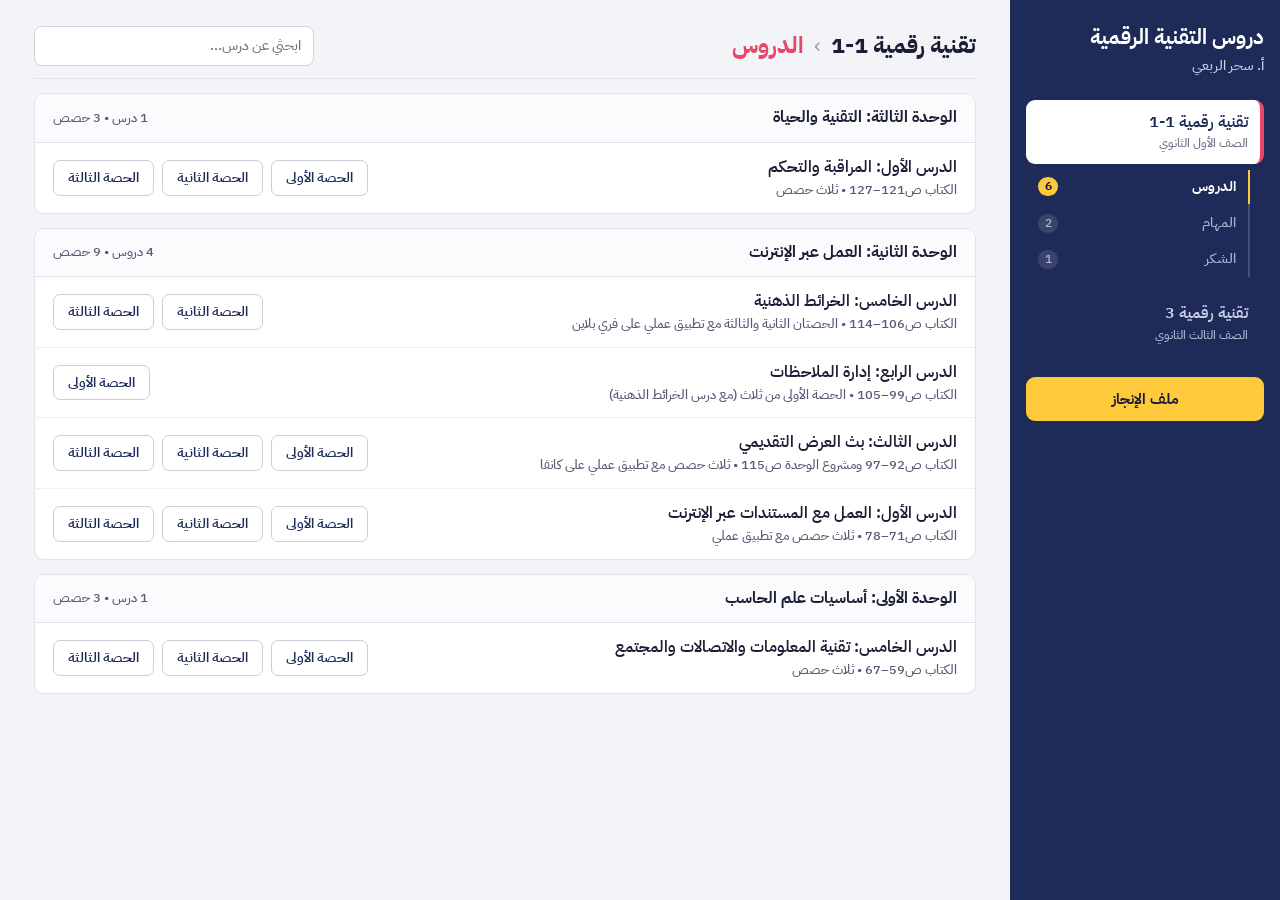
==== commit 16f84f5e: "إضافة صفحة ملف الإنجاز وزرها في الشريط الجانبي Co-Authored-By: Claude Opus 5.5 <noreply@anthropic.co" ====
--- a/index.html
+++ b/index.html
@@ -68,10 +68,13 @@
  .row{grid-template-columns:1fr;gap:8px;padding:12px 14px}.ps{justify-content:flex-start}
  .uh{padding:10px 14px}.uh b{font-size:15px}
 }
+
+.pfbtn{display:block;text-align:center;background:var(--yellow);color:var(--ink);font-weight:700;font-size:15px;border-radius:9px;padding:10px 12px;text-decoration:none}
+.pfbtn:hover{filter:brightness(.95)}
 </style></head><body>
 <div class="shell">
-<aside class="side"><div class="brand"><h1>دروس التقنية الرقمية</h1><span class="who">أ. سحر الربعي</span></div><nav class="snav" aria-label="المواد"><div class="sgroup" data-s="t11"><button class="subj" data-subj="t11" data-c="#E9476A" data-s2="#FDE3E9" style="--sc:#E9476A"><b>تقنية رقمية 1-1</b><small>الصف الأول الثانوي</small></button><div class="secs"><button class="sec" data-tab="l">الدروس<span class="n">6</span></button><button class="sec" data-tab="t">المهام<span class="n">2</span></button><button class="sec" data-tab="h">الشكر<span class="n">1</span></button></div></div><div class="sgroup" data-s="t3"><button class="subj" data-subj="t3" data-c="#1B7FA6" data-s2="#DDF1F8" style="--sc:#1B7FA6"><b>تقنية رقمية 3</b><small>الصف الثالث الثانوي</small></button><div class="secs"><button class="sec" data-tab="l">الدروس<span class="n">5</span></button><button class="sec" data-tab="t">المهام<span class="n">1</span></button><button class="sec" data-tab="h">الشكر<span class="n">1</span></button></div></div></nav></aside>
-<main class="main"><section class="subject" data-s="t11" hidden><div class="mhead"><h2><span class="sn">تقنية رقمية 1-1</span><span class="sep">›</span><span class="secname">الدروس</span></h2><label class="search"><span class="sr">ابحثي عن درس</span><input type="search" placeholder="ابحثي عن درس..." aria-label="ابحثي عن درس"></label></div><div class="panel" data-tab="l"><div class="unit"><div class="uh"><b>الوحدة الثالثة: التقنية والحياة</b><span>1 درس • 3 حصص</span></div><div class="row" id="L12" data-q="الدرس الأول: المراقبة والتحكم الكتاب ص121–127 • ثلاث حصص"><div class="li"><b>الدرس الأول: المراقبة والتحكم</b><small>الكتاب ص121–127 • ثلاث حصص</small></div><div class="ps"><button class="per" data-i="12" data-link="t11/monitoring/1" data-t="تقنية رقمية 1-1 • الوحدة الثالثة • الدرس الأول: المراقبة والتحكم • الحصة الأولى من ثلاث" title="أنظمة المراقبة • أنظمة التحكم • لوحة التحكم • غرفة الطوارئ"><b>الحصة الأولى</b><small>أنظمة المراقبة • أنظمة التحكم • لوحة التحكم • غرفة الطوارئ</small></button><button class="per" data-i="13" data-link="t11/monitoring/2" data-t="تقنية رقمية 1-1 • الوحدة الثالثة • الدرس الأول: المراقبة والتحكم • الحصة الثانية من ثلاث" title="التحكم المغلق والمفتوح • المخططات • تدريب 2"><b>الحصة الثانية</b><small>التحكم المغلق والمفتوح • المخططات • تدريب 2</small></button><button class="per" data-i="14" data-link="t11/monitoring/3" data-t="تقنية رقمية 1-1 • الوحدة الثالثة • الدرس الأول: المراقبة والتحكم • الحصة الثالثة من ثلاث" title="المستشعرات وأنواعها • تدريبات 1، 3، 4، 5"><b>الحصة الثالثة</b><small>المستشعرات وأنواعها • تدريبات 1، 3، 4، 5</small></button></div></div></div><div class="unit"><div class="uh"><b>الوحدة الثانية: العمل عبر الإنترنت</b><span>4 دروس • 9 حصص</span></div><div class="row" id="L10" data-q="الدرس الخامس: الخرائط الذهنية الكتاب ص106–114 • الحصتان الثانية والثالثة مع تطبيق عملي على فري بلاين"><div class="li"><b>الدرس الخامس: الخرائط الذهنية</b><small>الكتاب ص106–114 • الحصتان الثانية والثالثة مع تطبيق عملي على فري بلاين</small></div><div class="ps"><button class="per" data-i="10" data-link="t11/mindmaps/2" data-t="تقنية رقمية 1-1 • الوحدة الثانية • الدرس الخامس: الخرائط الذهنية • الحصة الثانية من ثلاث" title="ما الخريطة الذهنية؟ • العقد والتسلسل الهرمي • إنشاء خريطة في فري بلاين"><b>الحصة الثانية</b><small>ما الخريطة الذهنية؟ • العقد والتسلسل الهرمي • إنشاء خريطة في فري بلاين</small></button><button class="per" data-i="11" data-link="t11/mindmaps/3" data-t="تقنية رقمية 1-1 • الوحدة الثانية • الدرس الخامس: الخرائط الذهنية • الحصة الثالثة من ثلاث" title="تنسيق العقد • توصيل العقد • إخفاء الأفرع • تصدير الخريطة"><b>الحصة الثالثة</b><small>تنسيق العقد • توصيل العقد • إخفاء الأفرع • تصدير الخريطة</small></button></div></div><div class="row" id="L9" data-q="الدرس الرابع: إدارة الملاحظات الكتاب ص99–105 • الحصة الأولى من ثلاث (مع درس الخرائط الذهنية)"><div class="li"><b>الدرس الرابع: إدارة الملاحظات</b><small>الكتاب ص99–105 • الحصة الأولى من ثلاث (مع درس الخرائط الذهنية)</small></div><div class="ps"><button class="per" data-i="9" data-link="t11/notes/1" data-t="تقنية رقمية 1-1 • الوحدة الثانية • الدرس الرابع: إدارة الملاحظات • الحصة الأولى من ثلاث" title="مايكروسوفت ون نوت • الدفاتر والأقسام والصفحات • العمل عبر الإنترنت والمشاركة"><b>الحصة الأولى</b><small>مايكروسوفت ون نوت • الدفاتر والأقسام والصفحات • العمل عبر الإنترنت والمشاركة</small></button></div></div><div class="row" id="L6" data-q="الدرس الثالث: بث العرض التقديمي الكتاب ص92–97 ومشروع الوحدة ص115 • ثلاث حصص مع تطبيق عملي على كانفا"><div class="li"><b>الدرس الثالث: بث العرض التقديمي</b><small>الكتاب ص92–97 ومشروع الوحدة ص115 • ثلاث حصص مع تطبيق عملي على كانفا</small></div><div class="ps"><button class="per" data-i="6" data-link="t11/presentation/1" data-t="تقنية رقمية 1-1 • الوحدة الثانية • الدرس الثالث: بث العرض التقديمي • الحصة الأولى من ثلاث" title="بث العرض عبر الإنترنت • مكونات العرض التقديمي الناجح"><b>الحصة الأولى</b><small>بث العرض عبر الإنترنت • مكونات العرض التقديمي الناجح</small></button><button class="per" data-i="7" data-link="t11/presentation/2" data-t="تقنية رقمية 1-1 • الوحدة الثانية • الدرس الثالث: بث العرض التقديمي • الحصة الثانية من ثلاث" title="إعداد العروض التقديمية في كانفا • التقديم ومشاركة الرابط"><b>الحصة الثانية</b><small>إعداد العروض التقديمية في كانفا • التقديم ومشاركة الرابط</small></button><button class="per" data-i="8" data-link="t11/presentation/3" data-t="تقنية رقمية 1-1 • الوحدة الثانية • الدرس الثالث: بث العرض التقديمي • الحصة الثالثة من ثلاث" title="مشروع: الطاقة الشمسية في المملكة • العرض وتقييم الزميلات"><b>الحصة الثالثة</b><small>مشروع: الطاقة الشمسية في المملكة • العرض وتقييم الزميلات</small></button></div></div><div class="row" id="L3" data-q="الدرس الأول: العمل مع المستندات عبر الإنترنت الكتاب ص71–78 • ثلاث حصص مع تطبيق عملي"><div class="li"><b>الدرس الأول: العمل مع المستندات عبر الإنترنت</b><small>الكتاب ص71–78 • ثلاث حصص مع تطبيق عملي</small></div><div class="ps"><button class="per" data-i="3" data-link="t11/online-docs/1" data-t="تقنية رقمية 1-1 • الوحدة الثانية • الدرس الأول: العمل مع المستندات عبر الإنترنت • الحصة الأولى من ثلاث" title="ون درايف وأوفيس على الإنترنت • وورد عبر الإنترنت • التحميل"><b>الحصة الأولى</b><small>ون درايف وأوفيس على الإنترنت • وورد عبر الإنترنت • التحميل</small></button><button class="per" data-i="4" data-link="t11/online-docs/2" data-t="تقنية رقمية 1-1 • الوحدة الثانية • الدرس الأول: العمل مع المستندات عبر الإنترنت • الحصة الثانية من ثلاث" title="مشاركة الملفات بحذر • التعاون المتزامن • تدريب 1"><b>الحصة الثانية</b><small>مشاركة الملفات بحذر • التعاون المتزامن • تدريب 1</small></button><button class="per" data-i="5" data-link="t11/online-docs/3" data-t="تقنية رقمية 1-1 • الوحدة الثانية • الدرس الأول: العمل مع المستندات عبر الإنترنت • الحصة الثالثة من ثلاث" title="جوجل درايف • جي سويت • تدريبات 2–4"><b>الحصة الثالثة</b><small>جوجل درايف • جي سويت • تدريبات 2–4</small></button></div></div></div><div class="unit"><div class="uh"><b>الوحدة الأولى: أساسيات علم الحاسب</b><span>1 درس • 3 حصص</span></div><div class="row" id="L0" data-q="الدرس الخامس: تقنية المعلومات والاتصالات والمجتمع الكتاب ص59–67 • ثلاث حصص"><div class="li"><b>الدرس الخامس: تقنية المعلومات والاتصالات والمجتمع</b><small>الكتاب ص59–67 • ثلاث حصص</small></div><div class="ps"><button class="per" data-i="0" data-link="t11/ict-society/1" data-t="تقنية رقمية 1-1 • الدرس الخامس: تقنية المعلومات والاتصالات والمجتمع • الحصة الأولى من ثلاث" title="تأثير التقنية على قطاع الأعمال • لعبة سُلّم الوظائف"><b>الحصة الأولى</b><small>تأثير التقنية على قطاع الأعمال • لعبة سُلّم الوظائف</small></button><button class="per" data-i="1" data-link="t11/ict-society/2" data-t="تقنية رقمية 1-1 • الدرس الخامس: تقنية المعلومات والاتصالات والمجتمع • الحصة الثانية من ثلاث" title="الحياة أسهل • التعلم مدى الحياة • الدفع • المحفظة الرقمية"><b>الحصة الثانية</b><small>الحياة أسهل • التعلم مدى الحياة • الدفع • المحفظة الرقمية</small></button><button class="per" data-i="2" data-link="t11/ict-society/3" data-t="تقنية رقمية 1-1 • الدرس الخامس: تقنية المعلومات والاتصالات والمجتمع • الحصة الثالثة من ثلاث" title="التخزين السحابي • الفجوة الرقمية • جسر الفجوة"><b>الحصة الثالثة</b><small>التخزين السحابي • الفجوة الرقمية • جسر الفجوة</small></button></div></div></div><p class="nores" hidden>لا توجد نتائج مطابقة.</p></div><div class="panel" data-tab="t" hidden><div class="gallery"><figure class="poster" style="--tc:#E9476A"><a href="img/tasks/task-presentation.webp" target="_blank" rel="noopener"><img src="img/tasks/task-presentation.webp" alt="تصميم إعلان المهمة: صمّمي عرضك وابثّيه مباشرة" loading="lazy"></a></figure><figure class="poster" style="--tc:#E9476A"><a href="img/tasks/task-course.webp" target="_blank" rel="noopener"><img src="img/tasks/task-course.webp" alt="تصميم إعلان المهمة: حضور دورة تدريبية" loading="lazy"></a></figure></div></div><div class="panel" data-tab="h" hidden><div class="gallery"><figure class="poster" style="--tc:#E9476A"><a href="img/thanks/thanks-presentation.webp" target="_blank" rel="noopener"><img src="img/thanks/thanks-presentation.webp" alt="شكر الطالبات على مهمة العرض التقديمي" loading="lazy"></a></figure></div></div></section><section class="subject" data-s="t3" hidden><div class="mhead"><h2><span class="sn">تقنية رقمية 3</span><span class="sep">›</span><span class="secname">الدروس</span></h2><label class="search"><span class="sr">ابحثي عن درس</span><input type="search" placeholder="ابحثي عن درس..." aria-label="ابحثي عن درس"></label></div><div class="panel" data-tab="l"><div class="unit"><div class="uh"><b>الوحدة الثالثة: تطبيقات الهواتف الذكية</b><span>3 دروس • 7 حصص</span></div><div class="row" id="L23" data-q="الدرس الثالث: برمجة التطبيق الكتاب ص139–158 • ثلاث حصص مع تطبيق عملي على مطوّر التطبيقات MIT"><div class="li"><b>الدرس الثالث: برمجة التطبيق</b><small>الكتاب ص139–158 • ثلاث حصص مع تطبيق عملي على مطوّر التطبيقات MIT</small></div><div class="ps"><button class="per" data-i="23" data-link="t3/app-programming/1" data-t="تقنية رقمية 3 • الوحدة الثالثة • الدرس الثالث: برمجة التطبيق • الحصة الأولى من ثلاث" title="القوائم • منتقي القائمة ListPicker • إنشاء قائمة بالعناصر • المتغيرات المحلية والعامة"><b>الحصة الأولى</b><small>القوائم • منتقي القائمة ListPicker • إنشاء قائمة بالعناصر • المتغيرات المحلية والعامة</small></button><button class="per" data-i="24" data-link="t3/app-programming/2" data-t="تقنية رقمية 3 • الوحدة الثالثة • الدرس الثالث: برمجة التطبيق • الحصة الثانية من ثلاث" title="تعيين متغير لقائمة • عرض القائمة • شاشة جديدة بتسميات وصورة • عرض عنصر من القائمة"><b>الحصة الثانية</b><small>تعيين متغير لقائمة • عرض القائمة • شاشة جديدة بتسميات وصورة • عرض عنصر من القائمة</small></button><button class="per" data-i="25" data-link="t3/app-programming/3" data-t="تقنية رقمية 3 • الوحدة الثالثة • الدرس الثالث: برمجة التطبيق • الحصة الثالثة من ثلاث" title="الجملة الشرطية if • فتح شاشة جديدة • القائمة الفرعية • ملف APK • تدريب 1"><b>الحصة الثالثة</b><small>الجملة الشرطية if • فتح شاشة جديدة • القائمة الفرعية • ملف APK • تدريب 1</small></button></div></div><div class="row" id="L21" data-q="الدرس الثاني: بناء تطبيقات الهاتف الذكي الكتاب ص120–138 • حصتان مع تطبيق عملي على مطوّر التطبيقات MIT"><div class="li"><b>الدرس الثاني: بناء تطبيقات الهاتف الذكي</b><small>الكتاب ص120–138 • حصتان مع تطبيق عملي على مطوّر التطبيقات MIT</small></div><div class="ps"><button class="per" data-i="21" data-link="t3/app-building/1" data-t="تقنية رقمية 3 • الوحدة الثالثة • الدرس الثاني: بناء تطبيقات الهاتف الذكي • الحصة الأولى من حصتين" title="التخطيط والتصميم • بيئة مطوّر التطبيقات MIT • العنوان والزر والخلفية"><b>الحصة الأولى</b><small>التخطيط والتصميم • بيئة مطوّر التطبيقات MIT • العنوان والزر والخلفية</small></button><button class="per" data-i="22" data-link="t3/app-building/2" data-t="تقنية رقمية 3 • الوحدة الثالثة • الدرس الثاني: بناء تطبيقات الهاتف الذكي • الحصة الثانية من حصتين" title="شاشة جديدة • الترتيب العمودي والتسمية • اللبنات البرمجية • اختبار التطبيق"><b>الحصة الثانية</b><small>شاشة جديدة • الترتيب العمودي والتسمية • اللبنات البرمجية • اختبار التطبيق</small></button></div></div><div class="row" id="L19" data-q="الدرس الأول: مقدمة عن تطبيقات الهواتف الذكية الكتاب ص113–119 • حصتان"><div class="li"><b>الدرس الأول: مقدمة عن تطبيقات الهواتف الذكية</b><small>الكتاب ص113–119 • حصتان</small></div><div class="ps"><button class="per" data-i="19" data-link="t3/apps-intro/1" data-t="تقنية رقمية 3 • الوحدة الثالثة • الدرس الأول: مقدمة عن تطبيقات الهواتف الذكية • الحصة الأولى من حصتين" title="البرنامج • برامج النظام • البرامج التطبيقية • المقارنة بينهما"><b>الحصة الأولى</b><small>البرنامج • برامج النظام • البرامج التطبيقية • المقارنة بينهما</small></button><button class="per" data-i="20" data-link="t3/apps-intro/2" data-t="تقنية رقمية 3 • الوحدة الثالثة • الدرس الأول: مقدمة عن تطبيقات الهواتف الذكية • الحصة الثانية من حصتين" title="تطبيقات الهواتف الذكية • مراحل إنشائها • واجهة وتجربة المستخدم • مطوّر التطبيقات MIT"><b>الحصة الثانية</b><small>تطبيقات الهواتف الذكية • مراحل إنشائها • واجهة وتجربة المستخدم • مطوّر التطبيقات MIT</small></button></div></div></div><div class="unit"><div class="uh"><b>الوحدة الثانية: دورة حياة النظام</b><span>2 درسان • 4 حصص</span></div><div class="row" id="L17" data-q="الدرس الثالث: الأمن السيبراني الكتاب ص90–108 • حصتان مع تطبيق عملي"><div class="li"><b>الدرس الثالث: الأمن السيبراني</b><small>الكتاب ص90–108 • حصتان مع تطبيق عملي</small></div><div class="ps"><button class="per" data-i="17" data-link="t3/cybersecurity/1" data-t="تقنية رقمية 3 • الوحدة الثانية • الدرس الثالث: الأمن السيبراني • الحصة الأولى من حصتين" title="الأمن السيبراني ودورة حياة النظام • جهود المملكة • البصمة الرقمية • سجلات الخادم"><b>الحصة الأولى</b><small>الأمن السيبراني ودورة حياة النظام • جهود المملكة • البصمة الرقمية • سجلات الخادم</small></button><button class="per" data-i="18" data-link="t3/cybersecurity/2" data-t="تقنية رقمية 3 • الوحدة الثانية • الدرس الثالث: الأمن السيبراني • الحصة الثانية من حصتين" title="جدار الحماية ومكافحة الفيروسات • حسابات المستخدِم • أذونات الملفات والمجلدات"><b>الحصة الثانية</b><small>جدار الحماية ومكافحة الفيروسات • حسابات المستخدِم • أذونات الملفات والمجلدات</small></button></div></div><div class="row" id="L15" data-q="الدرس الثاني: إنشاء المخطط الكتاب ص69–89 • حصتان مع تطبيق عملي"><div class="li"><b>الدرس الثاني: إنشاء المخطط</b><small>الكتاب ص69–89 • حصتان مع تطبيق عملي</small></div><div class="ps"><button class="per" data-i="15" data-link="t3/diagrams/1" data-t="تقنية رقمية 3 • الوحدة الثانية • الدرس الثاني: إنشاء المخطط • الحصة الأولى من حصتين" title="المخططات وأنواعها • الأشكال الأساسية • إنشاء مخطط في draw.io وتنسيقه وحفظه"><b>الحصة الأولى</b><small>المخططات وأنواعها • الأشكال الأساسية • إنشاء مخطط في draw.io وتنسيقه وحفظه</small></button><button class="per" data-i="16" data-link="t3/diagrams/2" data-t="تقنية رقمية 3 • الوحدة الثانية • الدرس الثاني: إنشاء المخطط • الحصة الثانية من حصتين" title="النص والخط • الأشكال والروابط • حفظ وتصدير المخطط • تدريبات 2–3"><b>الحصة الثانية</b><small>النص والخط • الأشكال والروابط • حفظ وتصدير المخطط • تدريبات 2–3</small></button></div></div></div><p class="nores" hidden>لا توجد نتائج مطابقة.</p></div><div class="panel" data-tab="t" hidden><div class="gallery"><figure class="poster" style="--tc:#1B7FA6"><a href="img/tasks/task-app-planning.webp" target="_blank" rel="noopener"><img src="img/tasks/task-app-planning.webp" alt="تصميم إعلان المهمة: بناء تطبيقات الهواتف الذكية" loading="lazy"></a></figure></div></div><div class="panel" data-tab="h" hidden><div class="gallery"><figure class="poster" style="--tc:#1B7FA6"><a href="img/thanks/thanks-diagram.webp" target="_blank" rel="noopener"><img src="img/thanks/thanks-diagram.webp" alt="شكر الطالبات المنجزات للتطبيق العملي 2 إنشاء المخطط" loading="lazy"></a></figure></div></div></section></main>
+<aside class="side"><div class="brand"><h1>دروس التقنية الرقمية</h1><span class="who">أ. سحر الربعي</span></div><nav class="snav" aria-label="المواد"><div class="sgroup" data-s="t11"><button class="subj" data-subj="t11" data-c="#E9476A" data-s2="#FDE3E9" style="--sc:#E9476A"><b>تقنية رقمية 1-1</b><small>الصف الأول الثانوي</small></button><div class="secs"><button class="sec" data-tab="l">الدروس<span class="n">6</span></button><button class="sec" data-tab="t">المهام<span class="n">2</span></button><button class="sec" data-tab="h">الشكر<span class="n">1</span></button></div></div><div class="sgroup" data-s="t3"><button class="subj" data-subj="t3" data-c="#1B7FA6" data-s2="#DDF1F8" style="--sc:#1B7FA6"><b>تقنية رقمية 3</b><small>الصف الثالث الثانوي</small></button><div class="secs"><button class="sec" data-tab="l">الدروس<span class="n">5</span></button><button class="sec" data-tab="t">المهام<span class="n">1</span></button><button class="sec" data-tab="h">الشكر<span class="n">1</span></button></div></div></nav><a class="pfbtn" href="portfolio.html">ملف الإنجاز</a></aside>
+<main class="main"><section class="subject" data-s="t11" hidden><div class="mhead"><h2><span class="sn">تقنية رقمية 1-1</span><span class="sep">›</span><span class="secname">الدروس</span></h2><label class="search"><span class="sr">ابحثي عن درس</span><input type="search" placeholder="ابحثي عن درس..." aria-label="ابحثي عن درس"></label></div><div class="panel" data-tab="l"><div class="unit"><div class="uh"><b>الوحدة الثالثة: التقنية والحياة</b><span>1 درس • 3 حصص</span></div><div class="row" id="L12" data-q="الدرس الأول: المراقبة والتحكم الكتاب ص121–127 • ثلاث حصص"><div class="li"><b>الدرس الأول: المراقبة والتحكم</b><small>الكتاب ص121–127 • ثلاث حصص</small></div><div class="ps"><button class="per" data-i="12" data-link="t11/monitoring/1" data-t="تقنية رقمية 1-1 • الوحدة الثالثة • الدرس الأول: المراقبة والتحكم" title="أنظمة المراقبة • أنظمة التحكم • لوحة التحكم • غرفة الطوارئ"><b>الحصة الأولى</b><small>أنظمة المراقبة • أنظمة التحكم • لوحة التحكم • غرفة الطوارئ</small></button><button class="per" data-i="13" data-link="t11/monitoring/2" data-t="تقنية رقمية 1-1 • الوحدة الثالثة • الدرس الأول: المراقبة والتحكم" title="التحكم المغلق والمفتوح • المخططات • تدريب 2"><b>الحصة الثانية</b><small>التحكم المغلق والمفتوح • المخططات • تدريب 2</small></button><button class="per" data-i="14" data-link="t11/monitoring/3" data-t="تقنية رقمية 1-1 • الوحدة الثالثة • الدرس الأول: المراقبة والتحكم" title="المستشعرات وأنواعها • تدريبات 1، 3، 4، 5"><b>الحصة الثالثة</b><small>المستشعرات وأنواعها • تدريبات 1، 3، 4، 5</small></button></div></div></div><div class="unit"><div class="uh"><b>الوحدة الثانية: العمل عبر الإنترنت</b><span>4 دروس • 9 حصص</span></div><div class="row" id="L10" data-q="الدرس الخامس: الخرائط الذهنية الكتاب ص106–114 • الحصتان الثانية والثالثة مع تطبيق عملي على فري بلاين"><div class="li"><b>الدرس الخامس: الخرائط الذهنية</b><small>الكتاب ص106–114 • الحصتان الثانية والثالثة مع تطبيق عملي على فري بلاين</small></div><div class="ps"><button class="per" data-i="10" data-link="t11/mindmaps/2" data-t="تقنية رقمية 1-1 • الوحدة الثانية • الدرس الخامس: الخرائط الذهنية • الحصة الثانية من ثلاث" title="ما الخريطة الذهنية؟ • العقد والتسلسل الهرمي • إنشاء خريطة في فري بلاين"><b>الحصة الثانية</b><small>ما الخريطة الذهنية؟ • العقد والتسلسل الهرمي • إنشاء خريطة في فري بلاين</small></button><button class="per" data-i="11" data-link="t11/mindmaps/3" data-t="تقنية رقمية 1-1 • الوحدة الثانية • الدرس الخامس: الخرائط الذهنية • الحصة الثالثة من ثلاث" title="تنسيق العقد • توصيل العقد • إخفاء الأفرع • تصدير الخريطة"><b>الحصة الثالثة</b><small>تنسيق العقد • توصيل العقد • إخفاء الأفرع • تصدير الخريطة</small></button></div></div><div class="row" id="L9" data-q="الدرس الرابع: إدارة الملاحظات الكتاب ص99–105 • الحصة الأولى من ثلاث (مع درس الخرائط الذهنية)"><div class="li"><b>الدرس الرابع: إدارة الملاحظات</b><small>الكتاب ص99–105 • الحصة الأولى من ثلاث (مع درس الخرائط الذهنية)</small></div><div class="ps"><button class="per" data-i="9" data-link="t11/notes/1" data-t="تقنية رقمية 1-1 • الوحدة الثانية • الدرس الرابع: إدارة الملاحظات • الحصة الأولى من ثلاث" title="مايكروسوفت ون نوت • الدفاتر والأقسام والصفحات • العمل عبر الإنترنت والمشاركة"><b>الحصة الأولى</b><small>مايكروسوفت ون نوت • الدفاتر والأقسام والصفحات • العمل عبر الإنترنت والمشاركة</small></button></div></div><div class="row" id="L6" data-q="الدرس الثالث: بث العرض التقديمي الكتاب ص92–97 ومشروع الوحدة ص115 • ثلاث حصص مع تطبيق عملي على كانفا"><div class="li"><b>الدرس الثالث: بث العرض التقديمي</b><small>الكتاب ص92–97 ومشروع الوحدة ص115 • ثلاث حصص مع تطبيق عملي على كانفا</small></div><div class="ps"><button class="per" data-i="6" data-link="t11/presentation/1" data-t="تقنية رقمية 1-1 • الوحدة الثانية • الدرس الثالث: بث العرض التقديمي • الحصة الأولى من ثلاث" title="بث العرض عبر الإنترنت • مكونات العرض التقديمي الناجح"><b>الحصة الأولى</b><small>بث العرض عبر الإنترنت • مكونات العرض التقديمي الناجح</small></button><button class="per" data-i="7" data-link="t11/presentation/2" data-t="تقنية رقمية 1-1 • الوحدة الثانية • الدرس الثالث: بث العرض التقديمي • الحصة الثانية من ثلاث" title="إعداد العروض التقديمية في كانفا • التقديم ومشاركة الرابط"><b>الحصة الثانية</b><small>إعداد العروض التقديمية في كانفا • التقديم ومشاركة الرابط</small></button><button class="per" data-i="8" data-link="t11/presentation/3" data-t="تقنية رقمية 1-1 • الوحدة الثانية • الدرس الثالث: بث العرض التقديمي • الحصة الثالثة من ثلاث" title="مشروع: الطاقة الشمسية في المملكة • العرض وتقييم الزميلات"><b>الحصة الثالثة</b><small>مشروع: الطاقة الشمسية في المملكة • العرض وتقييم الزميلات</small></button></div></div><div class="row" id="L3" data-q="الدرس الأول: العمل مع المستندات عبر الإنترنت الكتاب ص71–78 • ثلاث حصص مع تطبيق عملي"><div class="li"><b>الدرس الأول: العمل مع المستندات عبر الإنترنت</b><small>الكتاب ص71–78 • ثلاث حصص مع تطبيق عملي</small></div><div class="ps"><button class="per" data-i="3" data-link="t11/online-docs/1" data-t="تقنية رقمية 1-1 • الوحدة الثانية • الدرس الأول: العمل مع المستندات عبر الإنترنت • الحصة الأولى من ثلاث" title="ون درايف وأوفيس على الإنترنت • وورد عبر الإنترنت • التحميل"><b>الحصة الأولى</b><small>ون درايف وأوفيس على الإنترنت • وورد عبر الإنترنت • التحميل</small></button><button class="per" data-i="4" data-link="t11/online-docs/2" data-t="تقنية رقمية 1-1 • الوحدة الثانية • الدرس الأول: العمل مع المستندات عبر الإنترنت • الحصة الثانية من ثلاث" title="مشاركة الملفات بحذر • التعاون المتزامن • تدريب 1"><b>الحصة الثانية</b><small>مشاركة الملفات بحذر • التعاون المتزامن • تدريب 1</small></button><button class="per" data-i="5" data-link="t11/online-docs/3" data-t="تقنية رقمية 1-1 • الوحدة الثانية • الدرس الأول: العمل مع المستندات عبر الإنترنت • الحصة الثالثة من ثلاث" title="جوجل درايف • جي سويت • تدريبات 2–4"><b>الحصة الثالثة</b><small>جوجل درايف • جي سويت • تدريبات 2–4</small></button></div></div></div><div class="unit"><div class="uh"><b>الوحدة الأولى: أساسيات علم الحاسب</b><span>1 درس • 3 حصص</span></div><div class="row" id="L0" data-q="الدرس الخامس: تقنية المعلومات والاتصالات والمجتمع الكتاب ص59–67 • ثلاث حصص"><div class="li"><b>الدرس الخامس: تقنية المعلومات والاتصالات والمجتمع</b><small>الكتاب ص59–67 • ثلاث حصص</small></div><div class="ps"><button class="per" data-i="0" data-link="t11/ict-society/1" data-t="تقنية رقمية 1-1 • الدرس الخامس: تقنية المعلومات والاتصالات والمجتمع • الحصة الأولى من ثلاث" title="تأثير التقنية على قطاع الأعمال • لعبة سُلّم الوظائف"><b>الحصة الأولى</b><small>تأثير التقنية على قطاع الأعمال • لعبة سُلّم الوظائف</small></button><button class="per" data-i="1" data-link="t11/ict-society/2" data-t="تقنية رقمية 1-1 • الدرس الخامس: تقنية المعلومات والاتصالات والمجتمع • الحصة الثانية من ثلاث" title="الحياة أسهل • التعلم مدى الحياة • الدفع • المحفظة الرقمية"><b>الحصة الثانية</b><small>الحياة أسهل • التعلم مدى الحياة • الدفع • المحفظة الرقمية</small></button><button class="per" data-i="2" data-link="t11/ict-society/3" data-t="تقنية رقمية 1-1 • الدرس الخامس: تقنية المعلومات والاتصالات والمجتمع • الحصة الثالثة من ثلاث" title="التخزين السحابي • الفجوة الرقمية • جسر الفجوة"><b>الحصة الثالثة</b><small>التخزين السحابي • الفجوة الرقمية • جسر الفجوة</small></button></div></div></div><p class="nores" hidden>لا توجد نتائج مطابقة.</p></div><div class="panel" data-tab="t" hidden><div class="gallery"><figure class="poster" style="--tc:#E9476A"><a href="img/tasks/task-presentation.webp" target="_blank" rel="noopener"><img src="img/tasks/task-presentation.webp" alt="تصميم إعلان المهمة: صمّمي عرضك وابثّيه مباشرة" loading="lazy"></a></figure><figure class="poster" style="--tc:#E9476A"><a href="img/tasks/task-course.webp" target="_blank" rel="noopener"><img src="img/tasks/task-course.webp" alt="تصميم إعلان المهمة: حضور دورة تدريبية" loading="lazy"></a></figure></div></div><div class="panel" data-tab="h" hidden><div class="gallery"><figure class="poster" style="--tc:#E9476A"><a href="img/thanks/thanks-presentation.webp" target="_blank" rel="noopener"><img src="img/thanks/thanks-presentation.webp" alt="شكر الطالبات على مهمة العرض التقديمي" loading="lazy"></a></figure></div></div></section><section class="subject" data-s="t3" hidden><div class="mhead"><h2><span class="sn">تقنية رقمية 3</span><span class="sep">›</span><span class="secname">الدروس</span></h2><label class="search"><span class="sr">ابحثي عن درس</span><input type="search" placeholder="ابحثي عن درس..." aria-label="ابحثي عن درس"></label></div><div class="panel" data-tab="l"><div class="unit"><div class="uh"><b>الوحدة الثالثة: تطبيقات الهواتف الذكية</b><span>3 دروس • 7 حصص</span></div><div class="row" id="L23" data-q="الدرس الثالث: برمجة التطبيق الكتاب ص139–158 • ثلاث حصص مع تطبيق عملي على مطوّر التطبيقات MIT"><div class="li"><b>الدرس الثالث: برمجة التطبيق</b><small>الكتاب ص139–158 • ثلاث حصص مع تطبيق عملي على مطوّر التطبيقات MIT</small></div><div class="ps"><button class="per" data-i="23" data-link="t3/app-programming/1" data-t="تقنية رقمية 3 • الوحدة الثالثة • الدرس الثالث: برمجة التطبيق" title="القوائم • منتقي القائمة ListPicker • إنشاء قائمة بالعناصر • المتغيرات المحلية والعامة"><b>الحصة الأولى</b><small>القوائم • منتقي القائمة ListPicker • إنشاء قائمة بالعناصر • المتغيرات المحلية والعامة</small></button><button class="per" data-i="24" data-link="t3/app-programming/2" data-t="تقنية رقمية 3 • الوحدة الثالثة • الدرس الثالث: برمجة التطبيق" title="تعيين متغير لقائمة • عرض القائمة • شاشة جديدة بتسميات وصورة • عرض عنصر من القائمة"><b>الحصة الثانية</b><small>تعيين متغير لقائمة • عرض القائمة • شاشة جديدة بتسميات وصورة • عرض عنصر من القائمة</small></button><button class="per" data-i="25" data-link="t3/app-programming/3" data-t="تقنية رقمية 3 • الوحدة الثالثة • الدرس الثالث: برمجة التطبيق" title="الجملة الشرطية if • فتح شاشة جديدة • القائمة الفرعية • ملف APK • تدريب 1"><b>الحصة الثالثة</b><small>الجملة الشرطية if • فتح شاشة جديدة • القائمة الفرعية • ملف APK • تدريب 1</small></button></div></div><div class="row" id="L21" data-q="الدرس الثاني: بناء تطبيقات الهاتف الذكي الكتاب ص120–138 • حصتان مع تطبيق عملي على مطوّر التطبيقات MIT"><div class="li"><b>الدرس الثاني: بناء تطبيقات الهاتف الذكي</b><small>الكتاب ص120–138 • حصتان مع تطبيق عملي على مطوّر التطبيقات MIT</small></div><div class="ps"><button class="per" data-i="21" data-link="t3/app-building/1" data-t="تقنية رقمية 3 • الوحدة الثالثة • الدرس الثاني: بناء تطبيقات الهاتف الذكي • الحصة الأولى من حصتين" title="التخطيط والتصميم • بيئة مطوّر التطبيقات MIT • العنوان والزر والخلفية"><b>الحصة الأولى</b><small>التخطيط والتصميم • بيئة مطوّر التطبيقات MIT • العنوان والزر والخلفية</small></button><button class="per" data-i="22" data-link="t3/app-building/2" data-t="تقنية رقمية 3 • الوحدة الثالثة • الدرس الثاني: بناء تطبيقات الهاتف الذكي • الحصة الثانية من حصتين" title="شاشة جديدة • الترتيب العمودي والتسمية • اللبنات البرمجية • اختبار التطبيق"><b>الحصة الثانية</b><small>شاشة جديدة • الترتيب العمودي والتسمية • اللبنات البرمجية • اختبار التطبيق</small></button></div></div><div class="row" id="L19" data-q="الدرس الأول: مقدمة عن تطبيقات الهواتف الذكية الكتاب ص113–119 • حصتان"><div class="li"><b>الدرس الأول: مقدمة عن تطبيقات الهواتف الذكية</b><small>الكتاب ص113–119 • حصتان</small></div><div class="ps"><button class="per" data-i="19" data-link="t3/apps-intro/1" data-t="تقنية رقمية 3 • الوحدة الثالثة • الدرس الأول: مقدمة عن تطبيقات الهواتف الذكية • الحصة الأولى من حصتين" title="البرنامج • برامج النظام • البرامج التطبيقية • المقارنة بينهما"><b>الحصة الأولى</b><small>البرنامج • برامج النظام • البرامج التطبيقية • المقارنة بينهما</small></button><button class="per" data-i="20" data-link="t3/apps-intro/2" data-t="تقنية رقمية 3 • الوحدة الثالثة • الدرس الأول: مقدمة عن تطبيقات الهواتف الذكية • الحصة الثانية من حصتين" title="تطبيقات الهواتف الذكية • مراحل إنشائها • واجهة وتجربة المستخدم • مطوّر التطبيقات MIT"><b>الحصة الثانية</b><small>تطبيقات الهواتف الذكية • مراحل إنشائها • واجهة وتجربة المستخدم • مطوّر التطبيقات MIT</small></button></div></div></div><div class="unit"><div class="uh"><b>الوحدة الثانية: دورة حياة النظام</b><span>2 درسان • 4 حصص</span></div><div class="row" id="L17" data-q="الدرس الثالث: الأمن السيبراني الكتاب ص90–108 • حصتان مع تطبيق عملي"><div class="li"><b>الدرس الثالث: الأمن السيبراني</b><small>الكتاب ص90–108 • حصتان مع تطبيق عملي</small></div><div class="ps"><button class="per" data-i="17" data-link="t3/cybersecurity/1" data-t="تقنية رقمية 3 • الوحدة الثانية • الدرس الثالث: الأمن السيبراني • الحصة الأولى من حصتين" title="الأمن السيبراني ودورة حياة النظام • جهود المملكة • البصمة الرقمية • سجلات الخادم"><b>الحصة الأولى</b><small>الأمن السيبراني ودورة حياة النظام • جهود المملكة • البصمة الرقمية • سجلات الخادم</small></button><button class="per" data-i="18" data-link="t3/cybersecurity/2" data-t="تقنية رقمية 3 • الوحدة الثانية • الدرس الثالث: الأمن السيبراني • الحصة الثانية من حصتين" title="جدار الحماية ومكافحة الفيروسات • حسابات المستخدِم • أذونات الملفات والمجلدات"><b>الحصة الثانية</b><small>جدار الحماية ومكافحة الفيروسات • حسابات المستخدِم • أذونات الملفات والمجلدات</small></button></div></div><div class="row" id="L15" data-q="الدرس الثاني: إنشاء المخطط الكتاب ص69–89 • حصتان مع تطبيق عملي"><div class="li"><b>الدرس الثاني: إنشاء المخطط</b><small>الكتاب ص69–89 • حصتان مع تطبيق عملي</small></div><div class="ps"><button class="per" data-i="15" data-link="t3/diagrams/1" data-t="تقنية رقمية 3 • الوحدة الثانية • الدرس الثاني: إنشاء المخطط • الحصة الأولى من حصتين" title="المخططات وأنواعها • الأشكال الأساسية • إنشاء مخطط في draw.io وتنسيقه وحفظه"><b>الحصة الأولى</b><small>المخططات وأنواعها • الأشكال الأساسية • إنشاء مخطط في draw.io وتنسيقه وحفظه</small></button><button class="per" data-i="16" data-link="t3/diagrams/2" data-t="تقنية رقمية 3 • الوحدة الثانية • الدرس الثاني: إنشاء المخطط • الحصة الثانية من حصتين" title="النص والخط • الأشكال والروابط • حفظ وتصدير المخطط • تدريبات 2–3"><b>الحصة الثانية</b><small>النص والخط • الأشكال والروابط • حفظ وتصدير المخطط • تدريبات 2–3</small></button></div></div></div><p class="nores" hidden>لا توجد نتائج مطابقة.</p></div><div class="panel" data-tab="t" hidden><div class="gallery"><figure class="poster" style="--tc:#1B7FA6"><a href="img/tasks/task-app-planning.webp" target="_blank" rel="noopener"><img src="img/tasks/task-app-planning.webp" alt="تصميم إعلان المهمة: بناء تطبيقات الهواتف الذكية" loading="lazy"></a></figure></div></div><div class="panel" data-tab="h" hidden><div class="gallery"><figure class="poster" style="--tc:#1B7FA6"><a href="img/thanks/thanks-diagram.webp" target="_blank" rel="noopener"><img src="img/thanks/thanks-diagram.webp" alt="شكر الطالبات المنجزات للتطبيق العملي 2 إنشاء المخطط" loading="lazy"></a></figure></div></div></section></main>
 </div>
 <div class="view"><div class="win"><button class="back">→ العودة</button><span class="dots" aria-hidden="true"><i></i><i></i><i></i></span><span class="wt"></span></div><iframe allow="fullscreen" allowfullscreen title="الحصة"></iframe></div>
 <script type="text/plain" id="css">:root{
@@ -1453,6 +1456,14 @@
 .phgrid{grid-template-columns:repeat(3,minmax(0,1fr))!important;gap:.8rem}.phc{display:flex;flex-direction:column;gap:.45rem;align-items:stretch;padding:.7rem!important}.phc>.btn{align-self:center}.phm{border:6px solid #1C2541;border-radius:16px;background:#fff;overflow:hidden;width:100%;max-width:13rem;margin:0 auto}.phm .tt{background:var(--hc,#3F66D1);color:#fff;font-weight:700;font-size:.8em;padding:.3rem .65rem}.phm .r{padding:.28rem .6rem;border-bottom:1px solid #E6E9F2;font-size:.76em;display:flex;align-items:center;gap:.45rem;color:#18213A}.phm .r::before{content:"";width:.85rem;height:.85rem;border-radius:50%;background:var(--hc,#C9D2EA);opacity:.35;flex:none}.phc .answer.list{margin:0;padding:.45rem .7rem .45rem 1.6rem;font-size:.82em}@media (max-width:820px){.phgrid{grid-template-columns:1fr!important}}
 .phc .btn{padding:.15rem .9rem!important;font-size:.85em!important}.phm .r{padding:.18rem .55rem;font-size:.72em;line-height:1.5}.phm .tt{padding:.22rem .6rem;font-size:.76em}.phc .answer.list{font-size:.76em;line-height:1.45;padding:.35rem .6rem .35rem 1.4rem}.phc .answer.list li{margin:0}.phc{gap:.35rem}
 .phc{display:grid!important;grid-template-columns:minmax(0,1.1fr) minmax(0,1fr);grid-template-rows:auto auto;column-gap:.5rem;align-items:start}.phc .phm{grid-column:1;grid-row:1}.phc>.btn{grid-column:1;grid-row:2}.phc .answer.list{grid-column:2;grid-row:1/3;align-self:center}@media (max-width:820px){.phc{grid-template-columns:1fr}.phc .answer.list{grid-column:1;grid-row:auto}}
+
+.app.calm [hidden]{display:none!important}
+.app.calm .rail{padding:.3rem 16px;gap:.6rem;flex-wrap:nowrap}
+.app.calm .rail .course,.app.calm .jump{display:none}
+.app.calm .rail{justify-content:space-between}
+.app.calm .slide.cover{position:absolute}
+.app.calm .stages{margin-inline-start:0;order:1}
+.app.calm .rail .today{margin-inline-start:0;order:2}
 </script>
 <script type="text/plain" id="js">(function(){
 const STAGES={review:"مراجعة الدرس السابق",warm:"نشاط تمهيدي",goals:"العنوان والأهداف",learn:"الشرح",practice:"التطبيق العملي",close:"النشاط الختامي",task:"المهام والواجب"};
@@ -1752,7 +1763,7 @@
 /* ===== celebration button ===== */
 (()=>{const bar=document.querySelector('.bar');if(!bar||bar.querySelector('.cheer'))return;
 const W=['ممتازة!','رائعة!','أحسنتِ، بارك الله فيكِ!'];let last=-1;
-const hand=(c)=>`<path d="M18 116 L18 84 C40 82 70 84 96 82 L118 62 C126 52 140 46 150 50 C158 54 154 64 146 72 L132 86 C150 86 176 88 196 94 C210 98 212 116 198 120 C176 126 150 128 128 130 C96 132 52 126 18 116 Z" fill="${c}" stroke="#1D1D35" stroke-width="5" stroke-linejoin="round"/><path d="M150 98 C168 99 186 101 200 105 M146 108 C164 109 182 111 198 113" stroke="#1D1D35" stroke-width="4" fill="none" stroke-linecap="round"/><rect x="2" y="80" width="20" height="40" rx="4" fill="#118AB2" stroke="#1D1D35" stroke-width="5"/>`;
+const hand=(c)=>`<g transform="translate(0 106) scale(1.08 1.55) translate(0 -106)"><path d="M18 116 L18 84 C40 82 70 84 96 82 L118 62 C126 52 140 46 150 50 C158 54 154 64 146 72 L132 86 C150 86 176 88 196 94 C210 98 212 116 198 120 C176 126 150 128 128 130 C96 132 52 126 18 116 Z" fill="${c}" stroke="#1D1D35" stroke-width="5" stroke-linejoin="round" vector-effect="non-scaling-stroke"/><path d="M150 98 C168 99 186 101 200 105 M146 108 C164 109 182 111 198 113" stroke="#1D1D35" stroke-width="4" fill="none" stroke-linecap="round" vector-effect="non-scaling-stroke"/><rect x="2" y="80" width="20" height="40" rx="4" fill="#118AB2" stroke="#1D1D35" stroke-width="5" vector-effect="non-scaling-stroke"/></g>`;
  const svg=`<svg viewBox="0 0 240 200" aria-hidden="true"><g class="hb"><g transform="rotate(-38 120 110) translate(18 -16)">${hand('#F2BE8E')}</g></g><g class="hf"><g transform="rotate(-38 120 110)">${hand('#FFD9B0')}</g></g><g class="spark"><path d="M206 22 l10 -14 M220 44 l16 -6 M222 70 l16 2" stroke="#FFC93C" stroke-width="7" stroke-linecap="round"/></g></svg>`;
  const ov=document.createElement('div');ov.className='cheer-ov';ov.hidden=true;ov.innerHTML=`<div class="cf"></div><div class="cbox">${svg}<div class="cw"></div></div>`;document.body.appendChild(ov);
 const b=document.createElement('button');b.className='iconbtn cheer';b.textContent='تشجيع';const fs=bar.querySelector('[data-fs]');fs?bar.insertBefore(b,fs):bar.appendChild(b);
@@ -2073,14 +2084,14 @@
 {"q":"لأن فري بلاين ليس أداة تعاونية، نشارك الخريطة عن طريق:","o":["تصديرها إلى نوع ملف وإرسالها","المشاركة المتزامنة","Allow editing"]},
 {"q":"لتصدير الخريطة نضغط File ثم:","o":["Export map...","New map","Insert"]}
 ]<\/script>
-</main><footer class="bar"><div class="nav"><button class="btn" data-nav="prev">→ السابق</button><button class="btn" data-nav="next">التالي ←</button></div><span class="count"></span><span class="title"></span><div class="timer" hidden><span class="t">00:00</span><button class="iconbtn">ابدئي المؤقت</button></div><button class="iconbtn" data-fs>ملء الشاشة</button></footer></div></script><script type="text/plain" id="t12"><div class="app th-night"><header class="rail"><span class="course"><b>تقنية رقمية 1-1</b> • الوحدة الثالثة • الدرس الأول: المراقبة والتحكم • الحصة الأولى من ثلاث</span><nav class="stages"></nav></header><main class="deck"><div class="prog"><i></i></div>
-
-
-
-
-
-
-<section class="slide cover" data-stage="review" data-title="الغلاف" style="--covimg:url(img/mc-cover.webp)"> <span class="kicker">الحصة الأولى من ثلاث حصص</span> <h1>المراقبة والتحكم</h1> <div class="meta"><span>الدرس الأول</span><span>الوحدة الثالثة: التقنية والحياة</span><span>الكتاب ص121</span></div> <div class="plan"><span>مراجعة: فكّ الشفرة</span><span>نشاط: أمثلة من بيوتنا</span><span>الأهداف</span><span>الشرح</span><span>لوحة التحكم</span><span>غرفة الطوارئ</span></div> </section> <section class="slide" data-stage="review" data-title="مراجعة: فكّ الشفرة" data-time="300"> <div class="tags"><span class="tag st">استراتيجية: فكّ الشفرة (تحدي الفريقين)</span><span class="tag ev">تقويم تشخيصي</span><span class="tag tm">5 دقائق • فريقان</span></div> <h2>فكّي الشفرة 🔐<small>مراجعة درس الخرائط الذهنية: كل إجابة صحيحة تكشف حرفاً من كلمة سرية هي عنوان درسنا اليوم.. خمّنيها قبل الفريق الآخر!</small></h2> <div class="decode" data-src="dc20" data-word="المراقبة"> <div class="dc-word"></div> <div class="dc-card"><span class="dc-team"></span><p class="dc-q"></p><div class="dc-opts"></div><div class="dc-fb"></div></div> <div class="dc-side"><div class="dc-score"></div><button class="btn" data-guess>🔓 خمّنّا الكلمة!</button><button class="btn soft" data-reset>جولة جديدة</button></div> </div> </section> <section class="slide" data-stage="warm" data-title="نشاط تمهيدي: أمثلة من بيوتنا" data-time="240"> <div class="tags"><span class="tag st">استراتيجية: التعلم بالأمثلة (من الواقع إلى المفهوم)</span><span class="tag ev">تقويم تشخيصي</span><span class="tag tm">4 دقائق • جماعي</span></div> <h2>أمثلة من بيوتنا 🏠<small>لكل جهاز سؤال: ماذا «يفعل» وحده؟ تجيب الطالبات ثم تقلب المعلمة البطاقة</small></h2> <div class="split"><div class="txt"><div class="grid two"> <button class="flip"><div class="in"><div class="f"><small>❄️</small><span class="q">مكيف الهواء: كيف يعرف أن الغرفة بردت؟</span></div><div class="b">يقيس درجة حرارة الغرفة ويقارنها بالدرجة التي عيّنتِها، ثم يشغّل التبريد أو يوقفه.</div></div></button> <button class="flip"><div class="in"><div class="f"><small>🧺</small><span class="q">الغسالة: متى تتوقف؟</span></div><div class="b">عندما ينتهي برنامج الغسيل الذي ضُبط لها (ساعة أو 3 ساعات).</div></div></button> <button class="flip"><div class="in"><div class="f"><small>🚨</small><span class="q">جهاز الإنذار ضد السرقة: ماذا يفعل طوال الليل؟</span></div><div class="b">يراقب! ويطلق الإنذار عند حدوث شيء غير طبيعي.</div></div></button> <button class="flip"><div class="in"><div class="f"><small>🚦</small><span class="q">إشارة المرور: من يغيّر ألوانها؟</span></div><div class="b">نظام يعطيها أوامر بتوقيت محدد.</div></div></button> </div></div><div class="art"><figure class="shot"><img src="img/mc-ac.webp" alt="مكيف هواء يبرد الغرفة" loading="lazy"><figcaption>🎨 صورة توضيحية • كانفا</figcaption></figure></div></div> <p class="note">💡 بعض الأجهزة «تراقب»، وبعضها «يتحكم».. وبعضها يفعل الأمرين معاً. هذا درسنا اليوم!</p> </section> <section class="slide" data-stage="goals" data-title="عنوان الدرس وأهداف الحصة"> <span class="note">الوحدة الثالثة • الدرس الأول • الحصة الأولى</span> <h1 class="lesson-title">المراقبة والتحكم</h1> <h2 style="font-size:1.3em">أهداف الحصة الأولى</h2> <ol class="goals"> <li>تعريف نظام المراقبة وبيان اعتماده على المستشعرات.</li> <li>ذكر مثال على أكثر أنظمة المراقبة شيوعاً.</li> <li>تعريف نظام التحكم وذكر أمثلة على تطبيقاته المنزلية والصناعية.</li> <li>التعرف على نوعي أنظمة التحكم: المغلق والمفتوح.</li> </ol> </section> <section class="slide" data-stage="learn" data-title="أنظمة المراقبة"> <div class="tags"><span class="tag st">استراتيجية: القراءة الموجهة</span><span class="tag bk">الكتاب ص121</span></div> <h2>أنظمة المراقبة</h2> <div class="split"><div class="txt"> <p class="lead">يتم تصميم <b>نظام المراقبة</b> <span dir="ltr">(Monitoring System)</span> لمراقبة البيانات وتقديمها إلى نظام آخر أو لخادم أو شبكةٍ أخرى.</p> <div class="panel"><p>تعتمد عملية المراقبة في أنظمتها المتزامنة على <b>المستشعرات</b>، حيث يفحص النظام البيانات التي تجمعها هذه المستشعرات ويحللها ويقوم بالعمل بناءً على مخرجاتها.</p></div> <div class="panel hl"><h3>🚨 الأكثر شيوعاً</h3><p>تُعدُّ أنظمة الإنذار ضد السرقة من أكثر أنظمة المراقبة شيوعاً.</p></div> </div><div class="art"><figure class="shot"><img src="img/mc-alarm.webp" alt="نظام إنذار ومراقبة منزل" loading="lazy"><figcaption>🎨 صورة توضيحية • كانفا</figcaption></figure></div></div> </section> <section class="slide" data-stage="learn" data-title="أنظمة المراقبة والتحكم"> <div class="tags"><span class="tag st">استراتيجية: التعلم البصري</span><span class="tag bk">الكتاب ص121</span></div> <h2>أنظمة المراقبة والتحكم<small>غرفة مراقبة حقيقية من الكتاب</small></h2> <div class="split"><div class="txt"> <div class="panel"><h3>🖥️ الأنظمة الحديثة</h3><p>تجمع الأنظمة الحديثة التي يطلق عليها اسم <b>أنظمة المراقبة والتحكم</b> بين وظائف أنظمة المراقبة ووظائف أنظمة التحكم.</p></div> <div class="loopv"><span>تجمع المستشعرات البيانات</span><i>←</i><span>يفحصها النظام ويحللها</span><i>←</i><span>يعمل بناءً على مخرجاتها</span></div> </div><div class="art"><figure class="bookfig"><img src="img/mc-room.webp" alt="غرفة مراقبة بشاشات متعددة" loading="lazy"><figcaption>📘 من الكتاب ص121</figcaption></figure></div></div> </section> <section class="slide" data-stage="learn" data-title="أنظمة التحكم"> <div class="tags"><span class="tag st">استراتيجية: المنظم البصري</span><span class="tag bk">الكتاب ص121</span></div> <h2>أنظمة التحكم</h2> <p class="lead"><b>نظام التحكم</b> <span dir="ltr">(Control System)</span> هو نظام يقوم بإدارة أو توجيه أو إعطاء أوامر أو تنظيم سلوك الأجهزة أو الأنظمة الأخرى باستخدام حلقات التحكم، لتحقيق النتيجة المطلوبة.</p> <div class="grid"> <div class="panel"><h3>🏠 تطبيقات منزلية وصناعية</h3><p>الغسالات، ومكيفات الهواء، وأنظمة الإنذار الأمني وغيرها.</p></div> <div class="panel"><h3>🌡️ الأكثر شيوعاً</h3><p>تُعد أنظمة مراقبة درجات الحرارة وتشغيل وإيقاف التكييف أو التدفئة من الأمثلة على نظم المراقبة والتحكم وأكثرها شيوعاً.</p></div> <div class="panel"><h3>🔀 نوعان أساسيان</h3><p>نظام التحكم <b>المغلق</b>، ونظام التحكم <b>المفتوح</b>.. نتعرف عليهما في الحصة القادمة.</p></div> </div> </section> <section class="slide" data-stage="learn" data-title="لوحة التحكم: مراقبة أم تحكم؟" data-time="240"> <div class="tags"><span class="tag st">استراتيجية: لوحة التحكم التفاعلية</span><span class="tag ev">تقويم تكويني</span><span class="tag bk">الكتاب ص121</span><span class="tag tm">4 دقائق • ثنائي</span></div> <h2>لوحة التحكم 🎛️<small>شغّلي كل وحدة: هل العبارة تصف «نظام مراقبة» أم «نظام تحكم»؟ يضيء المؤشر أخضر عند الإجابة الصحيحة</small></h2> <div class="cpanel" data-o='["نظام مراقبة","نظام تحكم"]'> <div class="mod" data-a="0"><i>📡</i><b>يراقب البيانات ويقدمها إلى نظام آخر أو لخادم أو شبكة أخرى</b></div> <div class="mod" data-a="1"><i>🎚️</i><b>يدير ويوجه وينظم سلوك الأجهزة باستخدام حلقات التحكم</b></div> <div class="mod" data-a="0"><i>🧪</i><b>يفحص البيانات التي تجمعها المستشعرات ويحللها</b></div> <div class="mod" data-a="1"><i>🎯</i><b>يعطي الأوامر لتحقيق النتيجة المطلوبة</b></div> <div class="mod" data-a="0"><i>🚨</i><b>أنظمة الإنذار ضد السرقة (الأكثر شيوعاً)</b></div> <div class="mod" data-a="1"><i>🧺</i><b>من تطبيقاته المنزلية: الغسالات ومكيفات الهواء</b></div> </div> <div class="cp-meter"></div> <div><button class="btn soft" data-cpreset>إعادة تشغيل اللوحة</button></div> </section> <section class="slide" data-stage="close" data-title="غرفة التحكم في الطوارئ" data-time="420"> <div class="tags"><span class="tag st">استراتيجية: التعلم باللعب (تحدي الصف)</span><span class="tag ev">تقويم ختامي</span><span class="tag tm">7 دقائق • الصف كاملاً</span></div> <h2>غرفة التحكم في الطوارئ 🚨<small>أنظمة المدينة كلها في حالة إنذار! كل إجابة صحيحة تعيد نظاماً إلى اللون الأخضر</small></h2> <div class="game" data-game="emergency" data-src="q22" data-goal="8" data-place="المدينة" data-label="لوحة طوارئ المدينة" data-win="استقرت المدينة! كل الأنظمة تعمل 🟢🎉" data-items='[["🚨","إنذار السرقة"],["❄️","التكييف"],["🧺","الغسالات"],["🌡️","مراقبة الحرارة"],["🔥","التدفئة"],["🛡️","الإنذار الأمني"],["📡","المستشعرات"],["🖥️","غرفة المراقبة"]]'> <div class="qcard"><span class="qn"></span><span class="turn"></span><p class="qt"></p><div class="opts-g"></div><div class="feedback"></div><div><button class="btn next" hidden>التالي</button></div></div> <div class="visual"></div> </div> </section> <script type="application/json" id="dc20">[
+</main><footer class="bar"><div class="nav"><button class="btn" data-nav="prev">→ السابق</button><button class="btn" data-nav="next">التالي ←</button></div><span class="count"></span><span class="title"></span><div class="timer" hidden><span class="t">00:00</span><button class="iconbtn">ابدئي المؤقت</button></div><button class="iconbtn" data-fs>ملء الشاشة</button></footer></div></script><script type="text/plain" id="t12"><div class="app calm th-night"><header class="rail"><span class="course"><b>تقنية رقمية 1-1</b> • الوحدة الثالثة • الدرس الأول: المراقبة والتحكم</span><nav class="stages"></nav></header><main class="deck"><div class="prog"><i></i></div>
+
+
+
+
+
+
+<section class="slide cover" data-stage="review" data-title="الغلاف" style="--covimg:url(img/mc-cover.webp)"> <h1>المراقبة والتحكم</h1> <div class="meta"><span>الدرس الأول</span><span>الوحدة الثالثة: التقنية والحياة</span><span>الكتاب ص121</span></div> <div class="plan"><span>مراجعة: فكّ الشفرة</span><span>نشاط: أمثلة من بيوتنا</span><span>الأهداف</span><span>الشرح</span><span>لوحة التحكم</span><span>غرفة الطوارئ</span></div> </section> <section class="slide" data-stage="review" data-title="مراجعة: فكّ الشفرة" data-time="300"> <h2>فكّي الشفرة 🔐<small>مراجعة درس الخرائط الذهنية: كل إجابة صحيحة تكشف حرفاً من كلمة سرية هي عنوان درسنا اليوم.. خمّنيها قبل الفريق الآخر!</small></h2> <div class="decode" data-src="dc20" data-word="المراقبة"> <div class="dc-word"></div> <div class="dc-card"><span class="dc-team"></span><p class="dc-q"></p><div class="dc-opts"></div><div class="dc-fb"></div></div> <div class="dc-side"><div class="dc-score"></div><button class="btn" data-guess>🔓 خمّنّا الكلمة!</button><button class="btn soft" data-reset>جولة جديدة</button></div> </div> </section> <section class="slide" data-stage="warm" data-title="نشاط تمهيدي: أمثلة من بيوتنا" data-time="240"> <h2>أمثلة من بيوتنا 🏠<small>لكل جهاز سؤال: ماذا «يفعل» وحده؟ تجيب الطالبات ثم تقلب المعلمة البطاقة</small></h2> <div class="split"><div class="txt"><div class="grid two"> <button class="flip"><div class="in"><div class="f"><small>❄️</small><span class="q">مكيف الهواء: كيف يعرف أن الغرفة بردت؟</span></div><div class="b">يقيس درجة حرارة الغرفة ويقارنها بالدرجة التي عيّنتِها، ثم يشغّل التبريد أو يوقفه.</div></div></button> <button class="flip"><div class="in"><div class="f"><small>🧺</small><span class="q">الغسالة: متى تتوقف؟</span></div><div class="b">عندما ينتهي برنامج الغسيل الذي ضُبط لها (ساعة أو 3 ساعات).</div></div></button> <button class="flip"><div class="in"><div class="f"><small>🚨</small><span class="q">جهاز الإنذار ضد السرقة: ماذا يفعل طوال الليل؟</span></div><div class="b">يراقب! ويطلق الإنذار عند حدوث شيء غير طبيعي.</div></div></button> <button class="flip"><div class="in"><div class="f"><small>🚦</small><span class="q">إشارة المرور: من يغيّر ألوانها؟</span></div><div class="b">نظام يعطيها أوامر بتوقيت محدد.</div></div></button> </div></div><div class="art"><figure class="shot"><img src="img/mc-ac.webp" alt="مكيف هواء يبرد الغرفة" loading="lazy"><figcaption>🎨 صورة توضيحية • كانفا</figcaption></figure></div></div> <p class="note">💡 بعض الأجهزة «تراقب»، وبعضها «يتحكم».. وبعضها يفعل الأمرين معاً. هذا درسنا اليوم!</p> </section> <section class="slide" data-stage="goals" data-title="عنوان الدرس وأهداف الحصة"> <span class="note">الوحدة الثالثة • الدرس الأول</span> <h1 class="lesson-title">المراقبة والتحكم</h1> <h2 style="font-size:1.3em">أهداف الحصة</h2> <ol class="goals"> <li>تعريف نظام المراقبة وبيان اعتماده على المستشعرات.</li> <li>ذكر مثال على أكثر أنظمة المراقبة شيوعاً.</li> <li>تعريف نظام التحكم وذكر أمثلة على تطبيقاته المنزلية والصناعية.</li> <li>التعرف على نوعي أنظمة التحكم: المغلق والمفتوح.</li> </ol> </section> <section class="slide" data-stage="learn" data-title="أنظمة المراقبة"> <h2>أنظمة المراقبة</h2> <div class="split"><div class="txt"> <p class="lead">يتم تصميم <b>نظام المراقبة</b> <span dir="ltr">(Monitoring System)</span> لمراقبة البيانات وتقديمها إلى نظام آخر أو لخادم أو شبكةٍ أخرى.</p> <div class="panel"><p>تعتمد عملية المراقبة في أنظمتها المتزامنة على <b>المستشعرات</b>، حيث يفحص النظام البيانات التي تجمعها هذه المستشعرات ويحللها ويقوم بالعمل بناءً على مخرجاتها.</p></div> <div class="panel hl"><h3>🚨 الأكثر شيوعاً</h3><p>تُعدُّ أنظمة الإنذار ضد السرقة من أكثر أنظمة المراقبة شيوعاً.</p></div> </div><div class="art"><figure class="shot"><img src="img/mc-alarm.webp" alt="نظام إنذار ومراقبة منزل" loading="lazy"><figcaption>🎨 صورة توضيحية • كانفا</figcaption></figure></div></div> </section> <section class="slide" data-stage="learn" data-title="أنظمة المراقبة والتحكم"> <h2>أنظمة المراقبة والتحكم<small>غرفة مراقبة حقيقية من الكتاب</small></h2> <div class="split"><div class="txt"> <div class="panel"><h3>🖥️ الأنظمة الحديثة</h3><p>تجمع الأنظمة الحديثة التي يطلق عليها اسم <b>أنظمة المراقبة والتحكم</b> بين وظائف أنظمة المراقبة ووظائف أنظمة التحكم.</p></div> <div class="loopv"><span>تجمع المستشعرات البيانات</span><i>←</i><span>يفحصها النظام ويحللها</span><i>←</i><span>يعمل بناءً على مخرجاتها</span></div> </div><div class="art"><figure class="bookfig"><img src="img/mc-room.webp" alt="غرفة مراقبة بشاشات متعددة" loading="lazy"><figcaption>📘 من الكتاب ص121</figcaption></figure></div></div> </section> <section class="slide" data-stage="learn" data-title="أنظمة التحكم"> <h2>أنظمة التحكم</h2> <p class="lead"><b>نظام التحكم</b> <span dir="ltr">(Control System)</span> هو نظام يقوم بإدارة أو توجيه أو إعطاء أوامر أو تنظيم سلوك الأجهزة أو الأنظمة الأخرى باستخدام حلقات التحكم، لتحقيق النتيجة المطلوبة.</p> <div class="grid"> <div class="panel"><h3>🏠 تطبيقات منزلية وصناعية</h3><p>الغسالات، ومكيفات الهواء، وأنظمة الإنذار الأمني وغيرها.</p></div> <div class="panel"><h3>🌡️ الأكثر شيوعاً</h3><p>تُعد أنظمة مراقبة درجات الحرارة وتشغيل وإيقاف التكييف أو التدفئة من الأمثلة على نظم المراقبة والتحكم وأكثرها شيوعاً.</p></div> <div class="panel"><h3>🔀 نوعان أساسيان</h3><p>نظام التحكم <b>المغلق</b>، ونظام التحكم <b>المفتوح</b>.. نتعرف عليهما في الحصة القادمة.</p></div> </div> </section> <section class="slide" data-stage="learn" data-title="لوحة التحكم: مراقبة أم تحكم؟" data-time="240"> <h2>لوحة التحكم 🎛️<small>شغّلي كل وحدة: هل العبارة تصف «نظام مراقبة» أم «نظام تحكم»؟ يضيء المؤشر أخضر عند الإجابة الصحيحة</small></h2> <div class="cpanel" data-o='["نظام مراقبة","نظام تحكم"]'> <div class="mod" data-a="0"><i>📡</i><b>يراقب البيانات ويقدمها إلى نظام آخر أو لخادم أو شبكة أخرى</b></div> <div class="mod" data-a="1"><i>🎚️</i><b>يدير ويوجه وينظم سلوك الأجهزة باستخدام حلقات التحكم</b></div> <div class="mod" data-a="0"><i>🧪</i><b>يفحص البيانات التي تجمعها المستشعرات ويحللها</b></div> <div class="mod" data-a="1"><i>🎯</i><b>يعطي الأوامر لتحقيق النتيجة المطلوبة</b></div> <div class="mod" data-a="0"><i>🚨</i><b>أنظمة الإنذار ضد السرقة (الأكثر شيوعاً)</b></div> <div class="mod" data-a="1"><i>🧺</i><b>من تطبيقاته المنزلية: الغسالات ومكيفات الهواء</b></div> </div> <div class="cp-meter"></div> <div><button class="btn soft" data-cpreset>إعادة تشغيل اللوحة</button></div> </section> <section class="slide" data-stage="close" data-title="غرفة التحكم في الطوارئ" data-time="420"> <h2>غرفة التحكم في الطوارئ 🚨<small>أنظمة المدينة كلها في حالة إنذار! كل إجابة صحيحة تعيد نظاماً إلى اللون الأخضر</small></h2> <div class="game" data-game="emergency" data-src="q22" data-goal="8" data-place="المدينة" data-label="لوحة طوارئ المدينة" data-win="استقرت المدينة! كل الأنظمة تعمل 🟢🎉" data-items='[["🚨","إنذار السرقة"],["❄️","التكييف"],["🧺","الغسالات"],["🌡️","مراقبة الحرارة"],["🔥","التدفئة"],["🛡️","الإنذار الأمني"],["📡","المستشعرات"],["🖥️","غرفة المراقبة"]]'> <div class="qcard"><span class="qn"></span><span class="turn"></span><p class="qt"></p><div class="opts-g"></div><div class="feedback"></div><div><button class="btn next" hidden>التالي</button></div></div> <div class="visual"></div> </div> </section> <script type="application/json" id="dc20">[
 {"q":"ما الخريطة الذهنية؟","o":["رسم تخطيطي يُستخدم لتمثيل المعلومات بصورة مرئية","جدول بيانات","برنامج لمعالجة النصوص"]},
 {"q":"الموضوع المركزي الذي تدور حوله الخريطة يسمى:","o":["العقدة المركزية","العقدة الشقيقة","الفرع"]},
 {"q":"التفاصيل التي تثري الموضوع وتشرحه وترتبط به بخطوط تسمى:","o":["العقد","الأقسام","الصفحات"]},
@@ -2101,14 +2112,14 @@
 {"q":"عدد الأنواع الأساسية لأنظمة التحكم:","o":["نوعان: المغلق والمفتوح","ثلاثة أنواع","نوع واحد"]},
 {"q":"ما الهدف من نظام التحكم؟","o":["تحقيق النتيجة المطلوبة","تخزين الصور","إرسال الرسائل"]}
 ]<\/script>
-</main><footer class="bar"><div class="nav"><button class="btn" data-nav="prev">→ السابق</button><button class="btn" data-nav="next">التالي ←</button></div><span class="count"></span><span class="title"></span><div class="timer" hidden><span class="t">00:00</span><button class="iconbtn">ابدئي المؤقت</button></div><button class="iconbtn" data-fs>ملء الشاشة</button></footer></div></script><script type="text/plain" id="t13"><div class="app th-night"><header class="rail"><span class="course"><b>تقنية رقمية 1-1</b> • الوحدة الثالثة • الدرس الأول: المراقبة والتحكم • الحصة الثانية من ثلاث</span><nav class="stages"></nav></header><main class="deck"><div class="prog"><i></i></div>
-
-
-
-
-
-
-<section class="slide cover" data-stage="review" data-title="الغلاف" style="--covimg:url(img/mc-ac.webp)"> <span class="kicker">الحصة الثانية من ثلاث حصص</span> <h1>المراقبة والتحكم</h1> <div class="meta"><span>الدرس الأول</span><span>أنواع أنظمة التحكم</span><span>الكتاب ص121–122 • تدريب 2 ص126</span></div> <div class="plan"><span>مراجعة: فكّ الشفرة</span><span>نشاط: ماذا لو؟</span><span>الأهداف</span><span>الشرح</span><span>لوحة التحكم</span><span>طوارئ المصنع</span></div> </section> <section class="slide" data-stage="review" data-title="مراجعة: فكّ الشفرة" data-time="300"> <div class="tags"><span class="tag st">استراتيجية: فكّ الشفرة (تحدي الفريقين)</span><span class="tag ev">تقويم تشخيصي</span><span class="tag tm">5 دقائق • فريقان</span></div> <h2>فكّي الشفرة 🔐<small>مراجعة الحصة السابقة: كل إجابة صحيحة تكشف حرفاً.. الكلمة السرية مفتاح حصتنا اليوم!</small></h2> <div class="decode" data-src="dc21" data-word="التغذية"> <div class="dc-word"></div> <div class="dc-card"><span class="dc-team"></span><p class="dc-q"></p><div class="dc-opts"></div><div class="dc-fb"></div></div> <div class="dc-side"><div class="dc-score"></div><button class="btn" data-guess>🔓 خمّنّا الكلمة!</button><button class="btn soft" data-reset>جولة جديدة</button></div> </div> </section> <section class="slide" data-stage="warm" data-title="نشاط تمهيدي: ماذا لو؟" data-time="180"> <div class="tags"><span class="tag st">استراتيجية: ماذا لو؟ (التفكير الافتراضي)</span><span class="tag ev">تقويم تشخيصي</span><span class="tag tm">3 دقائق • ثنائي</span></div> <h2>ماذا لو؟ 🤔<small>ناقشي زميلتك في كل موقف، ثم اقلبي البطاقة</small></h2> <div class="split"><div class="txt"><div class="grid two"> <button class="flip"><div class="in"><div class="f"><small>❄️</small><span class="q">ماذا لو لم يفحص المكيف درجة حرارة الغرفة أبداً؟</span></div><div class="b">لن يعرف متى يوقف التبريد! فحص المخرجات ومقارنتها هو ما يجعله يحافظ على الدرجة المطلوبة.</div></div></button> <button class="flip"><div class="in"><div class="f"><small>🧺</small><span class="q">ماذا لو بقيت بقعة على الملابس بعد انتهاء برنامج الغسالة؟</span></div><div class="b">الغسالة لن تعرف! فهي لا تتحقق من نظافة الملابس ولا تقدم ملحوظات حول حالتها.</div></div></button> </div></div><div class="art"><figure class="shot"><img src="img/mc-washer.webp" alt="غسالة تحوّل الملابس المتسخة إلى نظيفة" loading="lazy"><figcaption>🎨 صورة توضيحية • كانفا</figcaption></figure></div></div> </section> <section class="slide" data-stage="goals" data-title="عنوان الدرس وأهداف الحصة"> <span class="note">الوحدة الثالثة • الدرس الأول • الحصة الثانية</span> <h1 class="lesson-title">المراقبة والتحكم</h1> <h2 style="font-size:1.3em">أهداف الحصة الثانية</h2> <ol class="goals"> <li>وصف خصائص نظام التحكم المغلق مع ذكر أمثلة عليه.</li> <li>وصف خصائص نظام التحكم المفتوح مع ذكر أمثلة عليه.</li> <li>التمييز بين نظامي التحكم المغلق والمفتوح من حيث التغذية الراجعة.</li> <li>قراءة مخطط نظام تحكم مغلق ومخطط نظام تحكم مفتوح.</li> </ol> </section> <section class="slide" data-stage="learn" data-title="نظام التحكم المغلق"> <div class="tags"><span class="tag st">استراتيجية: التعلم بالأمثلة</span><span class="tag bk">الكتاب ص121</span></div> <h2>نظام التحكم المغلق<small>مثال الكتاب: مكيف الهواء</small></h2> <div class="split"><div class="txt"><div class="panel"><ul class="list"> <li>يراقب المخرجات، ويستخدم بياناتها في التحكم بالنظام وضبطه (مثل: قياس درجة الحرارة من مستشعر درجة الحرارة في مكيف الهواء).</li> <li>يراقب المخرجات ويستخدم بعض معلوماتها لمقارنتها مع المخرجات المتوقعة من النظام (مثل: تعيين قيمة درجة حرارة معينة لمكيف الهواء).</li> <li>يحقق الظروف المناسبة للحصول على المخرجات المرغوبة والمحافظة عليها بصورة آلية، من خلال مقارنة تلك الظروف بظروف العمل الفعلية للنظام.</li> <li>يقدم <b>التغذية الراجعة</b>، مثل: عندما يتحقق مكيف الهواء دائماً من درجة حرارة الغرفة.</li> </ul></div></div><div class="art"><figure class="shot"><img src="img/mc-ac.webp" alt="مكيف هواء مع حلقة تحكم" loading="lazy"><figcaption>🎨 صورة توضيحية • كانفا</figcaption></figure></div></div> </section> <section class="slide" data-stage="learn" data-title="مخطط التحكم المغلق"> <div class="tags"><span class="tag st">استراتيجية: قراءة المخطط</span><span class="tag bk">الكتاب ص122</span></div> <h2>مخطط نظام التحكم المغلق لمكيف الهواء<small>تتبّعي الأسهم: لاحظي أن الحلقة تعود من «فحص درجة الحرارة» إلى «المقارنة».. هذه هي التغذية الراجعة</small></h2> <figure class="bookfig"><img src="img/mc-closed.webp" alt="مخطط نظام التحكم المغلق لمكيف الهواء" loading="lazy" style="max-height:min(17rem,46vh)"><figcaption>📘 من الكتاب ص122</figcaption></figure> <div class="panel hl"><p>أمثلة أخرى لأنظمة التحكم المغلقة: نظام التحكم في درجة الحرارة، ونظام التحكم في السرعة والضغط، نظام التحكم في الثلاجة.</p></div> </section> <section class="slide" data-stage="learn" data-title="نظام التحكم المفتوح"> <div class="tags"><span class="tag st">استراتيجية: المقارنة</span><span class="tag bk">الكتاب ص122</span></div> <h2>نظام التحكم المفتوح<small>مثال الكتاب: الغسالة</small></h2> <div class="split"><div class="txt"><div class="panel"><ul class="list"> <li>لا يوجد للمخرجات أي تأثير على المدخلات أو في عملية التحكم (الغسالة لا تتحقق مما إذا كانت الملابس مغسولة جيداً أم لا).</li> <li>لا يوجد مقارنة بين القيم الناتجة الفعلية والقيم المطلوبة (الغسالة تعمل خلال برنامج ساعة أو 3 ساعات بدون تحديد قيمة أولية لمستوى النظافة).</li> <li>يفتقر إلى القدرة على التعامل مع التغيرات المحتملة في الظروف المحيطة، مما يقلل من قدرة هذا النظام على التعامل مع المهام الموكلة له.</li> <li>لا يقدم أي <b>تغذية راجعة</b> (لا تقدم الغسالة أي ملحوظات حول حالة الملابس).</li> </ul></div></div><div class="art"><figure class="bookfig"><img src="img/mc-open.webp" alt="مخطط نظام التحكم المفتوح للغسالة" loading="lazy"><figcaption>📘 من الكتاب ص122</figcaption></figure><p class="note">💡 أمثلة أخرى: إشارة المرور، الغسالة الأوتوماتيكية، جهاز التحكم عن بعد في التلفزيون.</p></div></div> </section> <section class="slide" data-stage="learn" data-title="لوحة التحكم: مغلق أم مفتوح؟" data-time="240"> <div class="tags"><span class="tag st">استراتيجية: لوحة التحكم التفاعلية</span><span class="tag ev">تقويم تكويني</span><span class="tag bk">الكتاب ص122</span><span class="tag tm">4 دقائق • ثنائي</span></div> <h2>لوحة التحكم 🎛️<small>اضبطي مفتاح كل جهاز على نوع نظام التحكم الصحيح.. الهدف: كل المؤشرات خضراء!</small></h2> <div class="cpanel" data-o='["تحكم مغلق","تحكم مفتوح"]'> <div class="mod" data-a="0"><i>❄️</i><b>مكيف الهواء الذي يتحقق دائماً من درجة حرارة الغرفة</b></div> <div class="mod" data-a="1"><i>🧺</i><b>الغسالة الأوتوماتيكية</b></div> <div class="mod" data-a="0"><i>🧊</i><b>نظام التحكم في الثلاجة</b></div> <div class="mod" data-a="1"><i>🚦</i><b>إشارة المرور</b></div> <div class="mod" data-a="0"><i>🚗</i><b>نظام التحكم في السرعة والضغط</b></div> <div class="mod" data-a="1"><i>📺</i><b>جهاز التحكم عن بعد في التلفزيون</b></div> </div> <div class="cp-meter"></div> <div><button class="btn soft" data-cpreset>إعادة تشغيل اللوحة</button></div> </section> <section class="slide" data-stage="learn" data-title="تدريب 2: صِلي النوع بخصائصه" data-time="240"> <div class="tags"><span class="tag st">استراتيجية: التصنيف</span><span class="tag ev">تقويم تكويني</span><span class="tag bk">الكتاب ص126 • تدريب 2</span><span class="tag tm">4 دقائق • ثنائي</span></div> <h2>تدريب 2: صِلي بين نوع نظام التحكم وخصائصه<small>اضغطي على الخاصية ثم على النظام المناسب، ثم حلّي في كتابك ص126</small></h2> <div class="sorter"> <div class="pool"> <button class="chip" data-bin="op">لا توجد مقارنة بين القيم الناتجة الفعلية والقيم المطلوبة.</button> <button class="chip" data-bin="cl">تتم مراقبة المخرجات وتستخدم بعض معلومات المراقبة لمقارنتها مع المخرجات المتوقعة من النظام.</button> <button class="chip" data-bin="op">لا يقدم أية تغذية راجعة.</button> <button class="chip" data-bin="cl">يقدم التغذية الراجعة.</button> <button class="chip" data-bin="op">لا يوجد للمخرجات أي تأثير على المدخلات أو في عملية التحكم.</button> <button class="chip" data-bin="cl">تتم مراقبة المخرجات، ويستخدم النظام المعلومات الناتجة في تعديل كيفية التحكم بالنظام وضبطه.</button> <button class="chip" data-bin="cl">مصمم لتحقيق الظروف المناسبة للحصول على المخرجات المرغوبة والمحافظة عليها بصورة آلية.</button> <button class="chip" data-bin="op">يفتقر القدرة على التعامل مع التغيرات المحتملة في الظروف المحيطة.</button> </div> <div class="bins"> <div class="bin pos" data-bin="op"><h3 style="color:#FFB547">1. نظام التحكم المفتوح</h3></div> <div class="bin neg" data-bin="cl"><h3 style="color:#3DFF9A">2. نظام التحكم المغلق</h3></div> </div> <p>العبارات الموزعة: <span class="score"></span></p> </div> </section> <section class="slide" data-stage="close" data-title="طوارئ المصنع" data-time="420"> <div class="tags"><span class="tag st">استراتيجية: التعلم باللعب (تحدي الصف)</span><span class="tag ev">تقويم ختامي</span><span class="tag tm">7 دقائق • الصف كاملاً</span></div> <h2>غرفة التحكم في الطوارئ: المصنع 🏭<small>إنذار في خطوط المصنع! كل إجابة صحيحة تعيد خطاً إلى العمل الآمن</small></h2> <div class="game" data-game="emergency" data-src="q23" data-goal="8" data-place="المصنع" data-label="لوحة طوارئ المصنع" data-win="عاد المصنع للعمل بأمان! 🟢🎉" data-items='[["🌡️","الحرارة"],["🧊","التبريد"],["⚙️","السرعة"],["💨","الضغط"],["🧺","الغسيل"],["🚦","الإشارات"],["🔁","التغذية الراجعة"],["🎛️","جهاز التحكم"]]'> <div class="qcard"><span class="qn"></span><span class="turn"></span><p class="qt"></p><div class="opts-g"></div><div class="feedback"></div><div><button class="btn next" hidden>التالي</button></div></div> <div class="visual"></div> </div> </section> <script type="application/json" id="dc21">[
+</main><footer class="bar"><div class="nav"><button class="btn" data-nav="prev">→ السابق</button><button class="btn" data-nav="next">التالي ←</button></div><span class="count"></span><span class="title"></span><div class="timer" hidden><span class="t">00:00</span><button class="iconbtn">ابدئي المؤقت</button></div><button class="iconbtn" data-fs>ملء الشاشة</button></footer></div></script><script type="text/plain" id="t13"><div class="app calm th-night"><header class="rail"><span class="course"><b>تقنية رقمية 1-1</b> • الوحدة الثالثة • الدرس الأول: المراقبة والتحكم</span><nav class="stages"></nav></header><main class="deck"><div class="prog"><i></i></div>
+
+
+
+
+
+
+<section class="slide cover" data-stage="review" data-title="الغلاف" style="--covimg:url(img/mc-ac.webp)"> <h1>المراقبة والتحكم</h1> <div class="meta"><span>الدرس الأول</span><span>أنواع أنظمة التحكم</span><span>الكتاب ص121–122 • تدريب 2 ص126</span></div> <div class="plan"><span>مراجعة: فكّ الشفرة</span><span>نشاط: ماذا لو؟</span><span>الأهداف</span><span>الشرح</span><span>لوحة التحكم</span><span>طوارئ المصنع</span></div> </section> <section class="slide" data-stage="review" data-title="مراجعة: فكّ الشفرة" data-time="300"> <h2>فكّي الشفرة 🔐<small>مراجعة الحصة السابقة: كل إجابة صحيحة تكشف حرفاً.. الكلمة السرية مفتاح حصتنا اليوم!</small></h2> <div class="decode" data-src="dc21" data-word="التغذية"> <div class="dc-word"></div> <div class="dc-card"><span class="dc-team"></span><p class="dc-q"></p><div class="dc-opts"></div><div class="dc-fb"></div></div> <div class="dc-side"><div class="dc-score"></div><button class="btn" data-guess>🔓 خمّنّا الكلمة!</button><button class="btn soft" data-reset>جولة جديدة</button></div> </div> </section> <section class="slide" data-stage="warm" data-title="نشاط تمهيدي: ماذا لو؟" data-time="180"> <h2>ماذا لو؟ 🤔<small>ناقشي زميلتك في كل موقف، ثم اقلبي البطاقة</small></h2> <div class="split"><div class="txt"><div class="grid two"> <button class="flip"><div class="in"><div class="f"><small>❄️</small><span class="q">ماذا لو لم يفحص المكيف درجة حرارة الغرفة أبداً؟</span></div><div class="b">لن يعرف متى يوقف التبريد! فحص المخرجات ومقارنتها هو ما يجعله يحافظ على الدرجة المطلوبة.</div></div></button> <button class="flip"><div class="in"><div class="f"><small>🧺</small><span class="q">ماذا لو بقيت بقعة على الملابس بعد انتهاء برنامج الغسالة؟</span></div><div class="b">الغسالة لن تعرف! فهي لا تتحقق من نظافة الملابس ولا تقدم ملحوظات حول حالتها.</div></div></button> </div></div><div class="art"><figure class="shot"><img src="img/mc-washer.webp" alt="غسالة تحوّل الملابس المتسخة إلى نظيفة" loading="lazy"><figcaption>🎨 صورة توضيحية • كانفا</figcaption></figure></div></div> </section> <section class="slide" data-stage="goals" data-title="عنوان الدرس وأهداف الحصة"> <span class="note">الوحدة الثالثة • الدرس الأول</span> <h1 class="lesson-title">المراقبة والتحكم</h1> <h2 style="font-size:1.3em">أهداف الحصة</h2> <ol class="goals"> <li>وصف خصائص نظام التحكم المغلق مع ذكر أمثلة عليه.</li> <li>وصف خصائص نظام التحكم المفتوح مع ذكر أمثلة عليه.</li> <li>التمييز بين نظامي التحكم المغلق والمفتوح من حيث التغذية الراجعة.</li> <li>قراءة مخطط نظام تحكم مغلق ومخطط نظام تحكم مفتوح.</li> </ol> </section> <section class="slide" data-stage="learn" data-title="نظام التحكم المغلق"> <h2>نظام التحكم المغلق<small>مثال الكتاب: مكيف الهواء</small></h2> <div class="split"><div class="txt"><div class="panel"><ul class="list"> <li>يراقب المخرجات، ويستخدم بياناتها في التحكم بالنظام وضبطه (مثل: قياس درجة الحرارة من مستشعر درجة الحرارة في مكيف الهواء).</li> <li>يراقب المخرجات ويستخدم بعض معلوماتها لمقارنتها مع المخرجات المتوقعة من النظام (مثل: تعيين قيمة درجة حرارة معينة لمكيف الهواء).</li> <li>يحقق الظروف المناسبة للحصول على المخرجات المرغوبة والمحافظة عليها بصورة آلية، من خلال مقارنة تلك الظروف بظروف العمل الفعلية للنظام.</li> <li>يقدم <b>التغذية الراجعة</b>، مثل: عندما يتحقق مكيف الهواء دائماً من درجة حرارة الغرفة.</li> </ul></div></div><div class="art"><figure class="shot"><img src="img/mc-ac.webp" alt="مكيف هواء مع حلقة تحكم" loading="lazy"><figcaption>🎨 صورة توضيحية • كانفا</figcaption></figure></div></div> </section> <section class="slide" data-stage="learn" data-title="مخطط التحكم المغلق"> <h2>مخطط نظام التحكم المغلق لمكيف الهواء<small>تتبّعي الأسهم: لاحظي أن الحلقة تعود من «فحص درجة الحرارة» إلى «المقارنة».. هذه هي التغذية الراجعة</small></h2> <figure class="bookfig"><img src="img/mc-closed.webp" alt="مخطط نظام التحكم المغلق لمكيف الهواء" loading="lazy" style="max-height:min(17rem,46vh)"><figcaption>📘 من الكتاب ص122</figcaption></figure> <div class="panel hl"><p>أمثلة أخرى لأنظمة التحكم المغلقة: نظام التحكم في درجة الحرارة، ونظام التحكم في السرعة والضغط، نظام التحكم في الثلاجة.</p></div> </section> <section class="slide" data-stage="learn" data-title="نظام التحكم المفتوح"> <h2>نظام التحكم المفتوح<small>مثال الكتاب: الغسالة</small></h2> <div class="split"><div class="txt"><div class="panel"><ul class="list"> <li>لا يوجد للمخرجات أي تأثير على المدخلات أو في عملية التحكم (الغسالة لا تتحقق مما إذا كانت الملابس مغسولة جيداً أم لا).</li> <li>لا يوجد مقارنة بين القيم الناتجة الفعلية والقيم المطلوبة (الغسالة تعمل خلال برنامج ساعة أو 3 ساعات بدون تحديد قيمة أولية لمستوى النظافة).</li> <li>يفتقر إلى القدرة على التعامل مع التغيرات المحتملة في الظروف المحيطة، مما يقلل من قدرة هذا النظام على التعامل مع المهام الموكلة له.</li> <li>لا يقدم أي <b>تغذية راجعة</b> (لا تقدم الغسالة أي ملحوظات حول حالة الملابس).</li> </ul></div></div><div class="art"><figure class="bookfig"><img src="img/mc-open.webp" alt="مخطط نظام التحكم المفتوح للغسالة" loading="lazy"><figcaption>📘 من الكتاب ص122</figcaption></figure><p class="note">💡 أمثلة أخرى: إشارة المرور، الغسالة الأوتوماتيكية، جهاز التحكم عن بعد في التلفزيون.</p></div></div> </section> <section class="slide" data-stage="learn" data-title="لوحة التحكم: مغلق أم مفتوح؟" data-time="240"> <h2>لوحة التحكم 🎛️<small>اضبطي مفتاح كل جهاز على نوع نظام التحكم الصحيح.. الهدف: كل المؤشرات خضراء!</small></h2> <div class="cpanel" data-o='["تحكم مغلق","تحكم مفتوح"]'> <div class="mod" data-a="0"><i>❄️</i><b>مكيف الهواء الذي يتحقق دائماً من درجة حرارة الغرفة</b></div> <div class="mod" data-a="1"><i>🧺</i><b>الغسالة الأوتوماتيكية</b></div> <div class="mod" data-a="0"><i>🧊</i><b>نظام التحكم في الثلاجة</b></div> <div class="mod" data-a="1"><i>🚦</i><b>إشارة المرور</b></div> <div class="mod" data-a="0"><i>🚗</i><b>نظام التحكم في السرعة والضغط</b></div> <div class="mod" data-a="1"><i>📺</i><b>جهاز التحكم عن بعد في التلفزيون</b></div> </div> <div class="cp-meter"></div> <div><button class="btn soft" data-cpreset>إعادة تشغيل اللوحة</button></div> </section> <section class="slide" data-stage="learn" data-title="تدريب 2: صِلي النوع بخصائصه" data-time="240"> <h2>تدريب 2: صِلي بين نوع نظام التحكم وخصائصه<small>اضغطي على الخاصية ثم على النظام المناسب، ثم حلّي في كتابك ص126</small></h2> <div class="sorter"> <div class="pool"> <button class="chip" data-bin="op">لا توجد مقارنة بين القيم الناتجة الفعلية والقيم المطلوبة.</button> <button class="chip" data-bin="cl">تتم مراقبة المخرجات وتستخدم بعض معلومات المراقبة لمقارنتها مع المخرجات المتوقعة من النظام.</button> <button class="chip" data-bin="op">لا يقدم أية تغذية راجعة.</button> <button class="chip" data-bin="cl">يقدم التغذية الراجعة.</button> <button class="chip" data-bin="op">لا يوجد للمخرجات أي تأثير على المدخلات أو في عملية التحكم.</button> <button class="chip" data-bin="cl">تتم مراقبة المخرجات، ويستخدم النظام المعلومات الناتجة في تعديل كيفية التحكم بالنظام وضبطه.</button> <button class="chip" data-bin="cl">مصمم لتحقيق الظروف المناسبة للحصول على المخرجات المرغوبة والمحافظة عليها بصورة آلية.</button> <button class="chip" data-bin="op">يفتقر القدرة على التعامل مع التغيرات المحتملة في الظروف المحيطة.</button> </div> <div class="bins"> <div class="bin pos" data-bin="op"><h3 style="color:#FFB547">1. نظام التحكم المفتوح</h3></div> <div class="bin neg" data-bin="cl"><h3 style="color:#3DFF9A">2. نظام التحكم المغلق</h3></div> </div> <p>العبارات الموزعة: <span class="score"></span></p> </div> </section> <section class="slide" data-stage="close" data-title="طوارئ المصنع" data-time="420"> <h2>غرفة التحكم في الطوارئ: المصنع 🏭<small>إنذار في خطوط المصنع! كل إجابة صحيحة تعيد خطاً إلى العمل الآمن</small></h2> <div class="game" data-game="emergency" data-src="q23" data-goal="8" data-place="المصنع" data-label="لوحة طوارئ المصنع" data-win="عاد المصنع للعمل بأمان! 🟢🎉" data-items='[["🌡️","الحرارة"],["🧊","التبريد"],["⚙️","السرعة"],["💨","الضغط"],["🧺","الغسيل"],["🚦","الإشارات"],["🔁","التغذية الراجعة"],["🎛️","جهاز التحكم"]]'> <div class="qcard"><span class="qn"></span><span class="turn"></span><p class="qt"></p><div class="opts-g"></div><div class="feedback"></div><div><button class="btn next" hidden>التالي</button></div></div> <div class="visual"></div> </div> </section> <script type="application/json" id="dc21">[
 {"q":"نظام يُصمم لمراقبة البيانات وتقديمها إلى نظام آخر أو لخادم أو شبكة أخرى:","o":["نظام المراقبة","نظام التحكم","نظام الملفات"]},
 {"q":"تعتمد عملية المراقبة في أنظمتها المتزامنة على:","o":["المستشعرات","الطابعات","السماعات"]},
 {"q":"من أكثر أنظمة المراقبة شيوعاً:","o":["أنظمة الإنذار ضد السرقة","معالج النصوص","الآلة الحاسبة"]},
@@ -2128,14 +2139,14 @@
 {"q":"في مخطط مكيف الهواء: بعد «تعيين درجة الحرارة» تأتي مرحلة:","o":["مقارنة درجة الحرارة","ملابس نظيفة","عملية الغسيل"]},
 {"q":"في مخطط الغسالة: ملابس متسخة ← عملية الغسيل ← …","o":["ملابس نظيفة","فحص درجة الحرارة","جهاز التحكم"]}
 ]<\/script>
-</main><footer class="bar"><div class="nav"><button class="btn" data-nav="prev">→ السابق</button><button class="btn" data-nav="next">التالي ←</button></div><span class="count"></span><span class="title"></span><div class="timer" hidden><span class="t">00:00</span><button class="iconbtn">ابدئي المؤقت</button></div><button class="iconbtn" data-fs>ملء الشاشة</button></footer></div></script><script type="text/plain" id="t14"><div class="app th-night"><header class="rail"><span class="course"><b>تقنية رقمية 1-1</b> • الوحدة الثالثة • الدرس الأول: المراقبة والتحكم • الحصة الثالثة من ثلاث</span><nav class="stages"></nav></header><main class="deck"><div class="prog"><i></i></div>
-
-
-
-
-
-
-<section class="slide cover" data-stage="review" data-title="الغلاف" style="--covimg:url(img/mc-home.webp)"> <span class="kicker">الحصة الثالثة من ثلاث حصص</span> <h1>المراقبة والتحكم</h1> <div class="meta"><span>الدرس الأول</span><span>المستشعرات وأنواعها</span><span>الكتاب ص123–127 • تدريبات 1، 3، 4، 5</span></div> <div class="plan"><span>مراجعة: فكّ الشفرة</span><span>نشاط: لماذا يحدث هذا؟</span><span>الأهداف</span><span>الشرح</span><span>لوحة التحكم</span><span>طوارئ المبنى الذكي</span></div> </section> <section class="slide" data-stage="review" data-title="مراجعة: فكّ الشفرة" data-time="300"> <div class="tags"><span class="tag st">استراتيجية: فكّ الشفرة (تحدي الفريقين)</span><span class="tag ev">تقويم تشخيصي</span><span class="tag tm">5 دقائق • فريقان</span></div> <h2>فكّي الشفرة 🔐<small>مراجعة الحصة السابقة: اكشفي حروف الكلمة السرية.. إنها نجمة حصتنا اليوم!</small></h2> <div class="decode" data-src="dc25" data-word="المستشعر"> <div class="dc-word"></div> <div class="dc-card"><span class="dc-team"></span><p class="dc-q"></p><div class="dc-opts"></div><div class="dc-fb"></div></div> <div class="dc-side"><div class="dc-score"></div><button class="btn" data-guess>🔓 خمّنّا الكلمة!</button><button class="btn soft" data-reset>جولة جديدة</button></div> </div> </section> <section class="slide" data-stage="warm" data-title="نشاط تمهيدي: لماذا يحدث هذا؟" data-time="180"> <div class="tags"><span class="tag st">استراتيجية: لماذا؟ (التساؤل والاستنتاج)</span><span class="tag ev">تقويم تشخيصي</span><span class="tag tm">3 دقائق • ثنائي</span></div> <h2>لماذا يحدث هذا؟ 🤔<small>فكّري مع زميلتك في سبب كل موقف، ثم اقلبي البطاقة</small></h2> <div class="split"><div class="txt"><div class="grid two"> <button class="flip"><div class="in"><div class="f"><small>💡</small><span class="q">تضيء الأنوار عند دخولك إلى منطقة مظلمة.</span></div><div class="b">جهاز يقيس التغير في البيئة المحيطة: إنه المستشعر!</div></div></button> <button class="flip"><div class="in"><div class="f"><small>🔥</small><span class="q">ينطلق جهاز الإنذار في المطبخ عند ظهور الدخان.</span></div><div class="b">جهاز يكتشف الدخان كمؤشر على وجود حريق.</div></div></button> <button class="flip"><div class="in"><div class="f"><small>📱</small><span class="q">تنطفئ شاشة الجوال عند رفعه إلى الأذن أثناء المكالمة.</span></div><div class="b">جهاز يكتشف وجود أجسام قريبة دون الاتصال بها.</div></div></button> <button class="flip"><div class="in"><div class="f"><small>🚪</small><span class="q">ينفتح الباب الآلي وحده عندما تقتربين منه.</span></div><div class="b">جهاز يكتشف وجود أي جسم يتحرك في مجال رؤيته.</div></div></button> </div></div><div class="art"><figure class="shot"><img src="img/mc-home.webp" alt="بيت ذكي بمستشعرات مضيئة" loading="lazy"><figcaption>🎨 صورة توضيحية • كانفا</figcaption></figure></div></div> </section> <section class="slide" data-stage="goals" data-title="عنوان الدرس وأهداف الحصة"> <span class="note">الوحدة الثالثة • الدرس الأول • الحصة الثالثة</span> <h1 class="lesson-title">المراقبة والتحكم</h1> <h2 style="font-size:1.3em">أهداف الحصة الثالثة</h2> <ol class="goals"> <li>تعريف المستشعر وبيان دوره في أنظمة المراقبة والتحكم.</li> <li>تعداد أنواع المستشعرات الأكثر شيوعاً.</li> <li>وصف عمل كل نوع من المستشعرات وأمثلة استخدامه.</li> <li>ذكر أمثلة على مستشعرات نستخدمها في حياتنا اليومية.</li> </ol> </section> <section class="slide" data-stage="learn" data-title="المستشعرات"> <div class="tags"><span class="tag st">استراتيجية: القراءة الموجهة</span><span class="tag bk">الكتاب ص123</span></div> <h2>المستشعرات</h2> <div class="split"><div class="txt"> <p class="lead"><b>المستشعر</b> <span dir="ltr">(Sensor)</span> هو جهاز يمكنه قياس التغير في العوامل البيئية المحيطة كالضوء والضغط ودرجة الحرارة وحتى الحركة وغيرها من العوامل.</p> <div class="panel"><p>تُعد المستشعرات من العناصر الأساسية لأنظمة المراقبة والتحكم، حيث تفحص هذه الأنظمة المستشعرات بشكل مستمر وتتخذ إجراءات بناءً على القيم التي تحصل عليها من تلك المستشعرات.</p></div> <div class="loopv"><span>المستشعر يكتشف «حدثاً»</span><i>←</i><span>إشارة إلى محطة المراقبة المركزية</span><i>←</i><span>نظام التحكم يتخذ الإجراء المناسب</span></div> </div><div class="art"><figure class="bookfig"><img src="img/mc-plant.webp" alt="مستشعر يراقب نبتة" loading="lazy"><figcaption>📘 من الكتاب ص123</figcaption></figure></div></div> </section> <section class="slide" data-stage="learn" data-title="أنواع المستشعرات (1)"> <div class="tags"><span class="tag st">استراتيجية: جدول المقارنة</span><span class="tag bk">الكتاب ص123</span></div> <h2>أنواع المستشعرات (1)<small>توجد العديد من أنواع المستشعرات ومن أكثرها شيوعاً:</small></h2> <div class="grid"> <div class="panel"><div class="sensg" style="grid-template-columns:1fr"><div class="sn"><img src="img/mc-s-temp.webp" alt=""><div><b>درجة الحرارة <span dir="ltr">(Temperature)</span></b></div></div></div><p>تتمثل مهمته في قياس درجة حرارة البيئة المحيطة به. يوجد في أنظمة التدفئة والتبريد في الثلاجات والمواقد وأجهزة التكييف والتدفئة، وموازين الحرارة الطبية.</p></div> <div class="panel"><div class="sensg" style="grid-template-columns:1fr"><div class="sn"><img src="img/mc-s-light.webp" alt=""><div><b>الإضاءة <span dir="ltr">(Light)</span></b></div></div></div><p>جهاز إلكتروني يُستخدم للكشف عن وجود الضوء وكميته. تحتوي الهواتف وأجهزة التلفاز الذكية على مستشعرات تزيد أو تقلل من سطوع الشاشة، وفي أنوار الشوارع ليتم إضاءتها تلقائياً عند غروب الشمس.</p></div> <div class="panel"><div class="sensg" style="grid-template-columns:1fr"><div class="sn"><img src="img/mc-s-sound.webp" alt=""><div><b>الصوت <span dir="ltr">(Sound)</span></b></div></div></div><p>للكشف عن الموجات الصوتية وقياسها، والتعرف على الأوامر الصوتية. جزء لا يتجزأ من الهواتف الذكية وأنظمة المنزل الذكي، وتعمل في أنظمة الأمان لاكتشاف الضوضاء غير الاعتيادية.</p></div> </div> </section> <section class="slide" data-stage="learn" data-title="أنواع المستشعرات (2)"> <div class="tags"><span class="tag st">استراتيجية: جدول المقارنة</span><span class="tag bk">الكتاب ص124</span></div> <h2>أنواع المستشعرات (2)</h2> <div class="grid two"> <div class="panel"><div class="sensg" style="grid-template-columns:1fr"><div class="sn"><img src="img/mc-s-pressure.webp" alt=""><div><b>الضغط <span dir="ltr">(Pressure)</span></b></div></div></div><p>يقيس تغير الضغط في مواد سائلة أو غازية داخل الأنابيب أو الحاويات المحكمة الإغلاق، ويرسل إشارة عند حدوث تغير معين. نجده في محطات الطقس والطائرات والسيارات.</p></div> <div class="panel"><div class="sensg" style="grid-template-columns:1fr"><div class="sn"><img src="img/mc-s-proximity.webp" alt=""><div><b>التقارب <span dir="ltr">(Proximity)</span></b></div></div></div><p>تكتشف وجود أجسام في محيطها دون الاتصال بها مباشرة، مثل: الوقوف التلقائي للسيارات وتجنب الاصطدام، وتطبيقات الروبوت، وإيقاف الشاشة عند رفع الهاتف إلى الأذن.</p></div> </div> <div class="split"><div class="txt"><div class="panel hl"><h3>🚗 المكابح التلقائية</h3><p>تعتمد على مدخلات المستشعرات لاكتشاف المركبات والعوائق، وتحاول إيقاف السيارة قبل الاصطدام، أو ترسل إشارة تنبيه وإنذار للسائق.</p></div></div><div class="art"><figure class="shot"><img src="img/mc-car.webp" alt="سيارة بمستشعرات تقارب" loading="lazy" style="max-height:9rem"><figcaption>🎨 صورة توضيحية • كانفا</figcaption></figure></div></div> </section> <section class="slide" data-stage="learn" data-title="أنواع المستشعرات (3)"> <div class="tags"><span class="tag st">استراتيجية: جدول المقارنة</span><span class="tag bk">الكتاب ص124</span></div> <h2>أنواع المستشعرات (3)</h2> <div class="grid"> <div class="panel"><div class="sensg" style="grid-template-columns:1fr"><div class="sn"><img src="img/mc-s-smoke.webp" alt=""><div><b>الدخان <span dir="ltr">(Smoke)</span></b></div></div></div><p>جهاز يكتشف الدخان كمؤشر على وجود حريق، ويتصل عادة بنظام مركزي لإنذار الحريق. جزء أساسي في أجهزة إنذار الحريق الضرورية في المنازل وبشكل خاص في المطبخ.</p></div> <div class="panel"><div class="sensg" style="grid-template-columns:1fr"><div class="sn"><img src="img/mc-s-touch.webp" alt=""><div><b>اللمس <span dir="ltr">(Touch)</span></b></div></div></div><p>تستشعر حدوث التلامس أو الضغط أو قوة معينة، ويشبه عملها عمل المفتاح البسيط. تُستخدم في الهواتف الذكية والأجهزة اللوحية وأجهزة الحاسب المحمولة وأجهزة التحكم عن بُعد.</p></div> <div class="panel"><div class="sensg" style="grid-template-columns:1fr"><div class="sn"><img src="img/mc-s-motion.webp" alt=""><div><b>الحركة <span dir="ltr">(Motion)</span></b></div></div></div><p>تكشف عن وجود أي جسم يتحرك في مجال رؤيتها. تُستخدم في أنظمة الأمان ومنع السرقة، والإضاءة الخارجية والأبواب الآلية، ونظارات الواقع الافتراضي ووحدات تحكم الألعاب.</p></div> </div> </section> <section class="slide" data-stage="learn" data-title="لوحة التحكم: أي مستشعر؟" data-time="240"> <div class="tags"><span class="tag st">استراتيجية: لوحة التحكم التفاعلية</span><span class="tag ev">تقويم تكويني</span><span class="tag bk">الكتاب ص123–124</span><span class="tag tm">4 دقائق • ثنائي</span></div> <h2>لوحة التحكم 🎛️<small>اختاري المستشعر المناسب لكل جهاز لتشغيله.. الهدف: كل المؤشرات خضراء!</small></h2> <div class="cpanel"> <div class="mod" data-a="1" data-o='["مستشعر الصوت","مستشعر الحرارة"]'><i>🧊</i><b>الثلاجة والمواقد وأجهزة التكييف</b></div> <div class="mod" data-a="0" data-o='["مستشعر الإضاءة","مستشعر الضغط"]'><i>🌇</i><b>أنوار الشوارع تضيء عند غروب الشمس</b></div> <div class="mod" data-a="1" data-o='["مستشعر اللمس","مستشعر التقارب"]'><i>🅿️</i><b>الوقوف التلقائي للسيارات وتجنب الاصطدام</b></div> <div class="mod" data-a="0" data-o='["مستشعر الدخان","مستشعر الحركة"]'><i>🍳</i><b>جهاز إنذار الحريق في المطبخ</b></div> <div class="mod" data-a="1" data-o='["مستشعر الحرارة","مستشعر الحركة"]'><i>🚪</i><b>الأبواب الآلية والإضاءة الخارجية</b></div> <div class="mod" data-a="0" data-o='["مستشعر الضغط","مستشعر الإضاءة"]'><i>✈️</i><b>محطات الطقس والطائرات</b></div> </div> <div class="cp-meter"></div> <div><button class="btn soft" data-cpreset>إعادة تشغيل اللوحة</button></div> </section> <section class="slide" data-stage="learn" data-title="تدريبات 3 و4: فكّري، زاوجي، شاركي" data-time="240"> <div class="tags"><span class="tag st">استراتيجية: فكّري، زاوجي، شاركي</span><span class="tag ev">تقويم تكويني</span><span class="tag bk">الكتاب ص127 • تدريبات 3 و4</span><span class="tag tm">4 دقائق • ثنائي</span></div> <h2>فكّري، زاوجي، شاركي<small>اكتبي إجابتك في الكتاب ص127، ثم ناقشيها مع زميلتك</small></h2> <div class="grid two"> <div class="panel"><h3>تدريب 3</h3><p>اكتب فقرة حول كيفية استخدام مستشعرات الضغط للتحكم في أنظمة تحكم الحركة المرورية.</p></div> <div class="panel"><h3>تدريب 4</h3><p>اكتب فقرة حول الأجهزة المنزلية التي تستخدم مستشعر الحرارة كجزء من نظام المراقبة والتحكم.</p></div> </div> <div><button class="btn soft" data-reveal="x25" data-l1="تلميحات من الكتاب" data-l2="إخفاء">تلميحات من الكتاب</button></div> <div class="answer" id="x25" hidden>تدريب 3: مستشعر الضغط يقيس تغير الضغط ويرسل إشارة عند حدوث تغير معين فيه، فيتخذ نظام التحكم الإجراء المناسب. • تدريب 4: يوجد مستشعر درجة الحرارة في أنظمة التدفئة والتبريد في الثلاجات والمواقد، وفي أجهزة التكييف والتدفئة.</div> </section> <section class="slide" data-stage="close" data-title="طوارئ المبنى الذكي" data-time="420"> <div class="tags"><span class="tag st">استراتيجية: التعلم باللعب (تحدي الصف)</span><span class="tag ev">تقويم ختامي</span><span class="tag tm">7 دقائق • الصف كاملاً</span></div> <h2>غرفة التحكم في الطوارئ: المبنى الذكي 🏢<small>مستشعرات المبنى تطلق الإنذار! كل إجابة صحيحة تعيد مستشعراً إلى العمل</small></h2> <div class="game" data-game="emergency" data-src="q27" data-goal="8" data-place="المبنى" data-label="لوحة مستشعرات المبنى" data-win="كل مستشعرات المبنى تعمل! 🟢🎉" data-items='[["🌡️","الحرارة"],["💡","الإضاءة"],["🎙️","الصوت"],["💨","الضغط"],["🚗","التقارب"],["🔥","الدخان"],["👆","اللمس"],["🚶","الحركة"]]'> <div class="qcard"><span class="qn"></span><span class="turn"></span><p class="qt"></p><div class="opts-g"></div><div class="feedback"></div><div><button class="btn next" hidden>التالي</button></div></div> <div class="visual"></div> </div> </section> <section class="slide" data-stage="close" data-title="أين أنا الآن؟" data-time="120"> <div class="tags"><span class="tag st">إشارات المرور (التقويم الذاتي)</span><span class="tag ev">تقويم ختامي</span><span class="tag bk">تدريبات 1 و5 ص125–127</span><span class="tag tm">دقيقتان • فردي</span></div> <h2>أين أنا الآن؟ 🚦<small>قيّمي فهمك لكل هدف بالضغط على اللون المناسب</small></h2> <div class="split"><div class="txt"> <div class="tl"> <div class="it"><span>أعرف ما المستشعر ودوره في أنظمة المراقبة والتحكم</span><div class="lights"><button class="g"></button><button class="y"></button><button class="r"></button></div></div> <div class="it"><span>أعدّد أنواع المستشعرات الأكثر شيوعاً</span><div class="lights"><button class="g"></button><button class="y"></button><button class="r"></button></div></div> <div class="it"><span>أذكر أمثلة على استخدام كل نوع</span><div class="lights"><button class="g"></button><button class="y"></button><button class="r"></button></div></div> <div class="sum"></div> </div> </div><div class="art"><div class="panel"><h3>📘 في الكتاب</h3><p><b>تدريب 1 ص125:</b> أنشئ قائمة لبعض الأمثلة على مستشعرات تستخدمها في حياتك اليومية.</p><p><b>تدريب 5 ص127:</b> ابحث عن معلومات حول مستشعرات الرطوبة والماء، ثم اشرح الاستخدامات الممكنة لهذه المستشعرات في المنازل ومواقع العمل.</p></div></div></div> <p class="note">🟢 فهمت تماماً • 🟡 أحتاج مراجعة بسيطة • 🔴 أحتاج مساعدة</p> </section> <script type="application/json" id="dc25">[
+</main><footer class="bar"><div class="nav"><button class="btn" data-nav="prev">→ السابق</button><button class="btn" data-nav="next">التالي ←</button></div><span class="count"></span><span class="title"></span><div class="timer" hidden><span class="t">00:00</span><button class="iconbtn">ابدئي المؤقت</button></div><button class="iconbtn" data-fs>ملء الشاشة</button></footer></div></script><script type="text/plain" id="t14"><div class="app calm th-night"><header class="rail"><span class="course"><b>تقنية رقمية 1-1</b> • الوحدة الثالثة • الدرس الأول: المراقبة والتحكم</span><nav class="stages"></nav></header><main class="deck"><div class="prog"><i></i></div>
+
+
+
+
+
+
+<section class="slide cover" data-stage="review" data-title="الغلاف" style="--covimg:url(img/mc-home.webp)"> <h1>المراقبة والتحكم</h1> <div class="meta"><span>الدرس الأول</span><span>المستشعرات وأنواعها</span><span>الكتاب ص123–127 • تدريبات 1، 3، 4، 5</span></div> <div class="plan"><span>مراجعة: فكّ الشفرة</span><span>نشاط: لماذا يحدث هذا؟</span><span>الأهداف</span><span>الشرح</span><span>لوحة التحكم</span><span>طوارئ المبنى الذكي</span></div> </section> <section class="slide" data-stage="review" data-title="مراجعة: فكّ الشفرة" data-time="300"> <h2>فكّي الشفرة 🔐<small>مراجعة الحصة السابقة: اكشفي حروف الكلمة السرية.. إنها نجمة حصتنا اليوم!</small></h2> <div class="decode" data-src="dc25" data-word="المستشعر"> <div class="dc-word"></div> <div class="dc-card"><span class="dc-team"></span><p class="dc-q"></p><div class="dc-opts"></div><div class="dc-fb"></div></div> <div class="dc-side"><div class="dc-score"></div><button class="btn" data-guess>🔓 خمّنّا الكلمة!</button><button class="btn soft" data-reset>جولة جديدة</button></div> </div> </section> <section class="slide" data-stage="warm" data-title="نشاط تمهيدي: لماذا يحدث هذا؟" data-time="180"> <h2>لماذا يحدث هذا؟ 🤔<small>فكّري مع زميلتك في سبب كل موقف، ثم اقلبي البطاقة</small></h2> <div class="split"><div class="txt"><div class="grid two"> <button class="flip"><div class="in"><div class="f"><small>💡</small><span class="q">تضيء الأنوار عند دخولك إلى منطقة مظلمة.</span></div><div class="b">جهاز يقيس التغير في البيئة المحيطة: إنه المستشعر!</div></div></button> <button class="flip"><div class="in"><div class="f"><small>🔥</small><span class="q">ينطلق جهاز الإنذار في المطبخ عند ظهور الدخان.</span></div><div class="b">جهاز يكتشف الدخان كمؤشر على وجود حريق.</div></div></button> <button class="flip"><div class="in"><div class="f"><small>📱</small><span class="q">تنطفئ شاشة الجوال عند رفعه إلى الأذن أثناء المكالمة.</span></div><div class="b">جهاز يكتشف وجود أجسام قريبة دون الاتصال بها.</div></div></button> <button class="flip"><div class="in"><div class="f"><small>🚪</small><span class="q">ينفتح الباب الآلي وحده عندما تقتربين منه.</span></div><div class="b">جهاز يكتشف وجود أي جسم يتحرك في مجال رؤيته.</div></div></button> </div></div><div class="art"><figure class="shot"><img src="img/mc-home.webp" alt="بيت ذكي بمستشعرات مضيئة" loading="lazy"><figcaption>🎨 صورة توضيحية • كانفا</figcaption></figure></div></div> </section> <section class="slide" data-stage="goals" data-title="عنوان الدرس وأهداف الحصة"> <span class="note">الوحدة الثالثة • الدرس الأول</span> <h1 class="lesson-title">المراقبة والتحكم</h1> <h2 style="font-size:1.3em">أهداف الحصة</h2> <ol class="goals"> <li>تعريف المستشعر وبيان دوره في أنظمة المراقبة والتحكم.</li> <li>تعداد أنواع المستشعرات الأكثر شيوعاً.</li> <li>وصف عمل كل نوع من المستشعرات وأمثلة استخدامه.</li> <li>ذكر أمثلة على مستشعرات نستخدمها في حياتنا اليومية.</li> </ol> </section> <section class="slide" data-stage="learn" data-title="المستشعرات"> <h2>المستشعرات</h2> <div class="split"><div class="txt"> <p class="lead"><b>المستشعر</b> <span dir="ltr">(Sensor)</span> هو جهاز يمكنه قياس التغير في العوامل البيئية المحيطة كالضوء والضغط ودرجة الحرارة وحتى الحركة وغيرها من العوامل.</p> <div class="panel"><p>تُعد المستشعرات من العناصر الأساسية لأنظمة المراقبة والتحكم، حيث تفحص هذه الأنظمة المستشعرات بشكل مستمر وتتخذ إجراءات بناءً على القيم التي تحصل عليها من تلك المستشعرات.</p></div> <div class="loopv"><span>المستشعر يكتشف «حدثاً»</span><i>←</i><span>إشارة إلى محطة المراقبة المركزية</span><i>←</i><span>نظام التحكم يتخذ الإجراء المناسب</span></div> </div><div class="art"><figure class="bookfig"><img src="img/mc-plant.webp" alt="مستشعر يراقب نبتة" loading="lazy"><figcaption>📘 من الكتاب ص123</figcaption></figure></div></div> </section> <section class="slide" data-stage="learn" data-title="أنواع المستشعرات (1)"> <h2>أنواع المستشعرات (1)<small>توجد العديد من أنواع المستشعرات ومن أكثرها شيوعاً:</small></h2> <div class="grid"> <div class="panel"><div class="sensg" style="grid-template-columns:1fr"><div class="sn"><img src="img/mc-s-temp.webp" alt=""><div><b>درجة الحرارة <span dir="ltr">(Temperature)</span></b></div></div></div><p>تتمثل مهمته في قياس درجة حرارة البيئة المحيطة به. يوجد في أنظمة التدفئة والتبريد في الثلاجات والمواقد وأجهزة التكييف والتدفئة، وموازين الحرارة الطبية.</p></div> <div class="panel"><div class="sensg" style="grid-template-columns:1fr"><div class="sn"><img src="img/mc-s-light.webp" alt=""><div><b>الإضاءة <span dir="ltr">(Light)</span></b></div></div></div><p>جهاز إلكتروني يُستخدم للكشف عن وجود الضوء وكميته. تحتوي الهواتف وأجهزة التلفاز الذكية على مستشعرات تزيد أو تقلل من سطوع الشاشة، وفي أنوار الشوارع ليتم إضاءتها تلقائياً عند غروب الشمس.</p></div> <div class="panel"><div class="sensg" style="grid-template-columns:1fr"><div class="sn"><img src="img/mc-s-sound.webp" alt=""><div><b>الصوت <span dir="ltr">(Sound)</span></b></div></div></div><p>للكشف عن الموجات الصوتية وقياسها، والتعرف على الأوامر الصوتية. جزء لا يتجزأ من الهواتف الذكية وأنظمة المنزل الذكي، وتعمل في أنظمة الأمان لاكتشاف الضوضاء غير الاعتيادية.</p></div> </div> </section> <section class="slide" data-stage="learn" data-title="أنواع المستشعرات (2)"> <h2>أنواع المستشعرات (2)</h2> <div class="grid two"> <div class="panel"><div class="sensg" style="grid-template-columns:1fr"><div class="sn"><img src="img/mc-s-pressure.webp" alt=""><div><b>الضغط <span dir="ltr">(Pressure)</span></b></div></div></div><p>يقيس تغير الضغط في مواد سائلة أو غازية داخل الأنابيب أو الحاويات المحكمة الإغلاق، ويرسل إشارة عند حدوث تغير معين. نجده في محطات الطقس والطائرات والسيارات.</p></div> <div class="panel"><div class="sensg" style="grid-template-columns:1fr"><div class="sn"><img src="img/mc-s-proximity.webp" alt=""><div><b>التقارب <span dir="ltr">(Proximity)</span></b></div></div></div><p>تكتشف وجود أجسام في محيطها دون الاتصال بها مباشرة، مثل: الوقوف التلقائي للسيارات وتجنب الاصطدام، وتطبيقات الروبوت، وإيقاف الشاشة عند رفع الهاتف إلى الأذن.</p></div> </div> <div class="split"><div class="txt"><div class="panel hl"><h3>🚗 المكابح التلقائية</h3><p>تعتمد على مدخلات المستشعرات لاكتشاف المركبات والعوائق، وتحاول إيقاف السيارة قبل الاصطدام، أو ترسل إشارة تنبيه وإنذار للسائق.</p></div></div><div class="art"><figure class="shot"><img src="img/mc-car.webp" alt="سيارة بمستشعرات تقارب" loading="lazy" style="max-height:9rem"><figcaption>🎨 صورة توضيحية • كانفا</figcaption></figure></div></div> </section> <section class="slide" data-stage="learn" data-title="أنواع المستشعرات (3)"> <h2>أنواع المستشعرات (3)</h2> <div class="grid"> <div class="panel"><div class="sensg" style="grid-template-columns:1fr"><div class="sn"><img src="img/mc-s-smoke.webp" alt=""><div><b>الدخان <span dir="ltr">(Smoke)</span></b></div></div></div><p>جهاز يكتشف الدخان كمؤشر على وجود حريق، ويتصل عادة بنظام مركزي لإنذار الحريق. جزء أساسي في أجهزة إنذار الحريق الضرورية في المنازل وبشكل خاص في المطبخ.</p></div> <div class="panel"><div class="sensg" style="grid-template-columns:1fr"><div class="sn"><img src="img/mc-s-touch.webp" alt=""><div><b>اللمس <span dir="ltr">(Touch)</span></b></div></div></div><p>تستشعر حدوث التلامس أو الضغط أو قوة معينة، ويشبه عملها عمل المفتاح البسيط. تُستخدم في الهواتف الذكية والأجهزة اللوحية وأجهزة الحاسب المحمولة وأجهزة التحكم عن بُعد.</p></div> <div class="panel"><div class="sensg" style="grid-template-columns:1fr"><div class="sn"><img src="img/mc-s-motion.webp" alt=""><div><b>الحركة <span dir="ltr">(Motion)</span></b></div></div></div><p>تكشف عن وجود أي جسم يتحرك في مجال رؤيتها. تُستخدم في أنظمة الأمان ومنع السرقة، والإضاءة الخارجية والأبواب الآلية، ونظارات الواقع الافتراضي ووحدات تحكم الألعاب.</p></div> </div> </section> <section class="slide" data-stage="learn" data-title="لوحة التحكم: أي مستشعر؟" data-time="240"> <h2>لوحة التحكم 🎛️<small>اختاري المستشعر المناسب لكل جهاز لتشغيله.. الهدف: كل المؤشرات خضراء!</small></h2> <div class="cpanel"> <div class="mod" data-a="1" data-o='["مستشعر الصوت","مستشعر الحرارة"]'><i>🧊</i><b>الثلاجة والمواقد وأجهزة التكييف</b></div> <div class="mod" data-a="0" data-o='["مستشعر الإضاءة","مستشعر الضغط"]'><i>🌇</i><b>أنوار الشوارع تضيء عند غروب الشمس</b></div> <div class="mod" data-a="1" data-o='["مستشعر اللمس","مستشعر التقارب"]'><i>🅿️</i><b>الوقوف التلقائي للسيارات وتجنب الاصطدام</b></div> <div class="mod" data-a="0" data-o='["مستشعر الدخان","مستشعر الحركة"]'><i>🍳</i><b>جهاز إنذار الحريق في المطبخ</b></div> <div class="mod" data-a="1" data-o='["مستشعر الحرارة","مستشعر الحركة"]'><i>🚪</i><b>الأبواب الآلية والإضاءة الخارجية</b></div> <div class="mod" data-a="0" data-o='["مستشعر الضغط","مستشعر الإضاءة"]'><i>✈️</i><b>محطات الطقس والطائرات</b></div> </div> <div class="cp-meter"></div> <div><button class="btn soft" data-cpreset>إعادة تشغيل اللوحة</button></div> </section> <section class="slide" data-stage="learn" data-title="تدريبات 3 و4: فكّري، زاوجي، شاركي" data-time="240"> <h2>فكّري، زاوجي، شاركي<small>اكتبي إجابتك في الكتاب ص127، ثم ناقشيها مع زميلتك</small></h2> <div class="grid two"> <div class="panel"><h3>تدريب 3</h3><p>اكتب فقرة حول كيفية استخدام مستشعرات الضغط للتحكم في أنظمة تحكم الحركة المرورية.</p></div> <div class="panel"><h3>تدريب 4</h3><p>اكتب فقرة حول الأجهزة المنزلية التي تستخدم مستشعر الحرارة كجزء من نظام المراقبة والتحكم.</p></div> </div> <div><button class="btn soft" data-reveal="x25" data-l1="تلميحات من الكتاب" data-l2="إخفاء">تلميحات من الكتاب</button></div> <div class="answer" id="x25" hidden>تدريب 3: مستشعر الضغط يقيس تغير الضغط ويرسل إشارة عند حدوث تغير معين فيه، فيتخذ نظام التحكم الإجراء المناسب. • تدريب 4: يوجد مستشعر درجة الحرارة في أنظمة التدفئة والتبريد في الثلاجات والمواقد، وفي أجهزة التكييف والتدفئة.</div> </section> <section class="slide" data-stage="close" data-title="طوارئ المبنى الذكي" data-time="420"> <h2>غرفة التحكم في الطوارئ: المبنى الذكي 🏢<small>مستشعرات المبنى تطلق الإنذار! كل إجابة صحيحة تعيد مستشعراً إلى العمل</small></h2> <div class="game" data-game="emergency" data-src="q27" data-goal="8" data-place="المبنى" data-label="لوحة مستشعرات المبنى" data-win="كل مستشعرات المبنى تعمل! 🟢🎉" data-items='[["🌡️","الحرارة"],["💡","الإضاءة"],["🎙️","الصوت"],["💨","الضغط"],["🚗","التقارب"],["🔥","الدخان"],["👆","اللمس"],["🚶","الحركة"]]'> <div class="qcard"><span class="qn"></span><span class="turn"></span><p class="qt"></p><div class="opts-g"></div><div class="feedback"></div><div><button class="btn next" hidden>التالي</button></div></div> <div class="visual"></div> </div> </section> <section class="slide" data-stage="close" data-title="أين أنا الآن؟" data-time="120"> <h2>أين أنا الآن؟ 🚦<small>قيّمي فهمك لكل هدف بالضغط على اللون المناسب</small></h2> <div class="split"><div class="txt"> <div class="tl"> <div class="it"><span>أعرف ما المستشعر ودوره في أنظمة المراقبة والتحكم</span><div class="lights"><button class="g"></button><button class="y"></button><button class="r"></button></div></div> <div class="it"><span>أعدّد أنواع المستشعرات الأكثر شيوعاً</span><div class="lights"><button class="g"></button><button class="y"></button><button class="r"></button></div></div> <div class="it"><span>أذكر أمثلة على استخدام كل نوع</span><div class="lights"><button class="g"></button><button class="y"></button><button class="r"></button></div></div> <div class="sum"></div> </div> </div><div class="art"><div class="panel"><h3>📘 في الكتاب</h3><p><b>تدريب 1 ص125:</b> أنشئ قائمة لبعض الأمثلة على مستشعرات تستخدمها في حياتك اليومية.</p><p><b>تدريب 5 ص127:</b> ابحث عن معلومات حول مستشعرات الرطوبة والماء، ثم اشرح الاستخدامات الممكنة لهذه المستشعرات في المنازل ومواقع العمل.</p></div></div></div> <p class="note">🟢 فهمت تماماً • 🟡 أحتاج مراجعة بسيطة • 🔴 أحتاج مساعدة</p> </section> <script type="application/json" id="dc25">[
 {"q":"نظام تحكم يقدم التغذية الراجعة:","o":["نظام التحكم المغلق","نظام التحكم المفتوح","لا يوجد"]},
 {"q":"مكيف الهواء الذي يتحقق دائماً من درجة حرارة الغرفة مثال على نظام تحكم:","o":["مغلق","مفتوح","مراقبة فقط"]},
 {"q":"الغسالة لا تتحقق مما إذا كانت الملابس مغسولة جيداً، لذا فهي نظام تحكم:","o":["مفتوح","مغلق","ذكي"]},
@@ -2412,13 +2423,13 @@
 {"q":"تطبيق نثبته على الهاتف الفعلي لاختبار التطبيق:","o":["MIT AI Companion","Emulator","Freeplane"]},
 {"q":"برنامج يثبت على جهاز الحاسب ويحاكي جهاز الهاتف الذكي:","o":["المحاكي (Emulator)","AI Companion","Backpack"]}
 ]<\/script>
-</main><footer class="bar"><div class="nav"><button class="btn" data-nav="prev">→ السابق</button><button class="btn" data-nav="next">التالي ←</button></div><span class="count"></span><span class="title"></span><div class="timer" hidden><span class="t">00:00</span><button class="iconbtn">ابدئي المؤقت</button></div><button class="iconbtn" data-fs>ملء الشاشة</button></footer></div></script><script type="text/plain" id="t23"><div class="app th-code"><header class="rail"><span class="course"><b>تقنية رقمية 3</b> • الوحدة الثالثة • الدرس الثالث: برمجة التطبيق • الحصة الأولى من ثلاث</span><nav class="stages"></nav></header><main class="deck"><div class="prog"><i></i></div>
-
-
-
-
-
-<section class="slide cover" data-stage="review" data-title="الغلاف"> <div class="cover-art"><svg viewBox="0 0 240 180" role="img" aria-label="قائمة ومتغير" xmlns="http://www.w3.org/2000/svg"><rect x="6" y="22" width="140" height="20" rx="4" fill="#E07B24"/><text x="13" y="35.5" font-size="8.5" fill="#fff" font-family="Consolas,monospace" font-weight="700" direction="ltr" text-anchor="start" unicode-bidi="embed">initialize global Foods</text><rect x="36" y="46" width="76" height="20" rx="4" fill="#5B8FD0"/><text x="43" y="59.5" font-size="9" fill="#fff" font-family="Consolas,monospace" font-weight="700" direction="ltr" text-anchor="start" unicode-bidi="embed">make a list</text><rect x="60" y="70" width="70" height="15" rx="4" fill="#B32D5E"/><text x="67" y="81.0" font-size="7.5" fill="#fff" font-family="Consolas,monospace" font-weight="700" direction="ltr" text-anchor="start" unicode-bidi="embed">"Meat"</text><rect x="60" y="88" width="70" height="15" rx="4" fill="#B32D5E"/><text x="67" y="99.0" font-size="7.5" fill="#fff" font-family="Consolas,monospace" font-weight="700" direction="ltr" text-anchor="start" unicode-bidi="embed">"Cereals"</text><rect x="60" y="106" width="70" height="15" rx="4" fill="#B32D5E"/><text x="67" y="117.0" font-size="7.5" fill="#fff" font-family="Consolas,monospace" font-weight="700" direction="ltr" text-anchor="start" unicode-bidi="embed">"Fruits"</text><rect x="60" y="124" width="70" height="15" rx="4" fill="#B32D5E"/><text x="67" y="135.0" font-size="7.5" fill="#fff" font-family="Consolas,monospace" font-weight="700" direction="ltr" text-anchor="start" unicode-bidi="embed">"Nuts"</text><rect x="152" y="22" width="74" height="132" rx="12" fill="#1C2541"/><rect x="158" y="34" width="62" height="108" rx="3" fill="#fff"/><rect x="158" y="34" width="62" height="12" fill="#3F66D1"/><text x="189" y="43" font-size="6.5" fill="#fff" text-anchor="middle" font-family="Consolas,monospace">Healthy_Food</text><rect x="161" y="50" width="56" height="11" rx="2" fill="#EEF1F8" stroke="none"/><text x="189" y="58" font-size="6.5" text-anchor="middle" fill="#1C2541" font-family="Tahoma,Arial" font-weight="700">اللحوم</text><rect x="161" y="64" width="56" height="11" rx="2" fill="#FDEBD8" stroke="#E8892B"/><text x="189" y="72" font-size="6.5" text-anchor="middle" fill="#1C2541" font-family="Tahoma,Arial" font-weight="700">الحبوب</text><rect x="161" y="78" width="56" height="11" rx="2" fill="#EEF1F8" stroke="none"/><text x="189" y="86" font-size="6.5" text-anchor="middle" fill="#1C2541" font-family="Tahoma,Arial" font-weight="700">الخضراوات</text><rect x="161" y="92" width="56" height="11" rx="2" fill="#EEF1F8" stroke="none"/><text x="189" y="100" font-size="6.5" text-anchor="middle" fill="#1C2541" font-family="Tahoma,Arial" font-weight="700">الفواكه</text><rect x="161" y="106" width="56" height="11" rx="2" fill="#EEF1F8" stroke="none"/><text x="189" y="114" font-size="6.5" text-anchor="middle" fill="#1C2541" font-family="Tahoma,Arial" font-weight="700">الحليب</text><rect x="161" y="120" width="56" height="11" rx="2" fill="#EEF1F8" stroke="none"/><text x="189" y="128" font-size="6.5" text-anchor="middle" fill="#1C2541" font-family="Tahoma,Arial" font-weight="700">المكسرات</text><path d="M134 110 C142 108 146 100 152 96" stroke="#E8892B" stroke-width="3" fill="none" stroke-dasharray="4 4"/></svg></div> <span class="kicker">الحصة الأولى من ثلاث</span> <h1>برمجة التطبيق</h1> <div class="meta"><span>الدرس الثالث</span><span>الوحدة الثالثة: تطبيقات الهواتف الذكية</span><span>الكتاب ص139–143</span></div> <div class="plan"><span>مراجعة: من أنا؟</span><span>نشاط: أين القوائم في تطبيقاتكِ؟</span><span>الأهداف</span><span>الشرح</span><span>التطبيق العملي</span><span>لعبة املئي القائمة</span></div> </section> <section class="slide" data-stage="review" data-title="مراجعة: من أنا؟" data-time="300"> <div class="tags"><span class="tag st">استراتيجية: من أنا؟ (الألغاز المتدرجة)</span><span class="tag ev">تقويم تشخيصي</span><span class="tag tm">5 دقائق • جماعي</span></div> <h2>مراجعة الدرس السابق: من أنا؟<small>تلميحات متتالية عن مصطلح من درس «بناء تطبيقات الهاتف الذكي». من تعرفه أولاً بأقل عدد من التلميحات؟</small></h2> <div class="whoami" data-src="wa22"> <div class="clues"></div> <div class="side"> <span class="note qn"></span> <div class="pts"></div> <button class="btn" data-more>تلميح آخر</button> <button class="btn soft" data-ans>أظهري الإجابة</button> <div class="ans" hidden></div> <button class="btn" data-nx>اللغز التالي</button> </div> </div> </section> <section class="slide" data-stage="warm" data-title="نشاط تمهيدي: أين القوائم في تطبيقاتكِ؟" data-time="300"> <div class="tags"><span class="tag st">استراتيجية: فكّري، زاوجي، شاركي</span><span class="tag ev">تقويم تشخيصي</span><span class="tag tm">5 دقائق • ثنائي</span></div> <h2>أين القوائم في تطبيقاتكِ؟<small>حدّدي مع زميلتكِ في كل شاشة: القائمة، وعناصرها، وماذا يحدث عند اختيار عنصر منها</small></h2> <div class="grid phgrid"><div class="panel phc"><div class="phm" style="--hc:#1E8F6E"><div class="tt">المحادثات</div><div class="r">مجموعة الصف</div><div class="r">أمي</div><div class="r">صديقتي نورة</div></div><button class="btn soft" data-reveal="w22a" data-l1="حلّلي" data-l2="إخفاء">حلّلي</button><ul class="answer list" id="w22a" hidden><li><b>القائمة:</b> قائمة المحادثات.</li><li><b>عناصرها:</b> أسماء الأشخاص والمجموعات.</li><li><b>عند الاختيار:</b> تُفتح شاشة المحادثة.</li></ul></div><div class="panel phc"><div class="phm" style="--hc:#C0306B"><div class="tt">قائمة المقاطع</div><div class="r">الحلقة 1: التقنية والمجتمع</div><div class="r">الحلقة 2: الأمن الرقمي</div><div class="r">الحلقة 3: البيانات</div></div><button class="btn soft" data-reveal="w22b" data-l1="حلّلي" data-l2="إخفاء">حلّلي</button><ul class="answer list" id="w22b" hidden><li><b>القائمة:</b> قائمة المقاطع الصوتية.</li><li><b>عناصرها:</b> عناوين الحلقات.</li><li><b>عند الاختيار:</b> يبدأ تشغيل المقطع.</li></ul></div><div class="panel phc"><div class="phm" style="--hc:#E8892B"><div class="tt">أقسام المتجر</div><div class="r">الإلكترونيات</div><div class="r">الكتب</div><div class="r">الأدوات المدرسية</div></div><button class="btn soft" data-reveal="w22c" data-l1="حلّلي" data-l2="إخفاء">حلّلي</button><ul class="answer list" id="w22c" hidden><li><b>القائمة:</b> قائمة أقسام المتجر.</li><li><b>عناصرها:</b> أسماء الأقسام.</li><li><b>عند الاختيار:</b> تُفتح قائمة فرعية بمنتجات القسم.</li></ul></div></div> <div><button class="btn" data-reveal="w22z" data-l1="وفي تطبيقنا؟" data-l2="إخفاء">وفي تطبيقنا؟</button></div> <div class="answer" id="w22z" hidden>في تطبيق <b dir="ltr">Healthy_Food</b> سيعرض زر «أطعمة صحية» <b>قائمة</b> بأصناف الطعام، وعند اختيار صنف تُفتح شاشته. هذا ما سنبنيه اليوم بأداة <b dir="ltr">ListPicker</b> (منتقي القائمة).</div> </section> <section class="slide" data-stage="goals" data-title="عنوان الدرس وأهداف الحصة"> <span class="note">الوحدة الثالثة • الدرس الثالث • الحصة الأولى</span> <h1 class="lesson-title">برمجة التطبيق</h1> <h2 style="font-size:1.3em">أهداف الحصة الأولى</h2> <ol class="goals"> <li>تعريف القوائم بوصفها نوعاً من تراكيب البيانات.</li> <li>إضافة أداة منتقي القائمة (ListPicker) إلى شاشة التطبيق.</li> <li>إنشاء قائمة بالعناصر وإضافة نص لكل عنصر باستخدام اللبنات.</li> <li>التمييز بين المتغيرات المحلية والمتغيرات العامة.</li> </ol> </section> <section class="slide" data-stage="learn" data-title="إنشاء قائمة"> <div class="tags"><span class="tag st">استراتيجية: الربط بالخبرات السابقة</span><span class="tag bk">الكتاب ص139</span></div> <h2>إنشاء قائمة</h2> <p class="lead">في الدرس السابق، صمّمت شاشتين في التطبيق الخاص بك. الشاشة الرئيسة مع زر، يفتح شاشة جديدة عند الضغط عليه. كما أنشأت شاشة أخرى (شاشة النصائح) تتضمن صورة ونص على شكل تسميات. ستضيف في هذا الدرس زرًّا آخر باسم <b>الأطعمة الصحية</b> (<b dir="ltr">Healthy foods</b>) في التطبيق الذي أنشأته في الدرس السابق.</p> <div class="split"><div class="txt"> <div class="panel hl"><h3>القوائم</h3><p>القوائم هي نوع من تراكيب البيانات تُستخدم لإنشاء وإدارة مجموعات مختلفة من القيم أو العناصر.</p></div> <div class="panel"><h3>عند الضغط على زر الأطعمة الصحية، ستظهر قائمة بأصناف الطعام كالآتي:</h3><p>اللحوم والأسماك (<b dir="ltr">Meat and fish</b>) • الحبوب (<b dir="ltr">Cereals</b>) • الخضراوات (<b dir="ltr">Vegetables</b>) • الفواكه (<b dir="ltr">Fruits</b>) • منتجات الحليب (<b dir="ltr">Milk products</b>) • المكسرات (<b dir="ltr">Nuts</b>)</p></div> </div><div class="art"><figure class="bookfig"><img src="img/pr-list.webp" alt="رسم توضيحي من الكتاب" loading="lazy"><figcaption>من الكتاب ص139</figcaption></figure></div></div> </section> <section class="slide" data-stage="learn" data-title="أداة منتقي القائمة"> <div class="tags"><span class="tag st">استراتيجية: النمذجة (أشاهد ثم أطبق)</span><span class="tag bk">الكتاب ص139–140</span></div> <h2>أداة منتقي القائمة (ListPicker)<small>لتضمين قائمة في مطوّر التطبيقات MIT، هناك خطوتان: الخطوة الأولى هي إضافة مكون منتقي القائمة (ListPicker). الخطوة الثانية هي إعطاء وظيفة للمكون (Component)، عن طريق برمجتها.</small></h2> <div class="split"><div class="txt"> <div class="panel"><h3>إضافة قائمة منتقي القائمة (ListPicker):</h3><ol class="list"> <li>بدّل شاشة العرض <b dir="ltr">Screen1</b> (الشاشة الأولى) إلى وضع <b dir="ltr">Designer</b> (المصمم).</li> <li>من لوحة <b dir="ltr">User Interface</b> (واجهة المستخدم)، اسحب وأفلت زر القائمة <b dir="ltr">ListPicker</b> (منتقي القائمة) إلى شاشة العرض (مساحة العمل).</li> <li>اضغط على <b dir="ltr">Rename</b> (إعادة تسمية).</li> <li>اكتب اسمًا لأداة منتقي القائمة وليكن <b dir="ltr">Foods</b> (الأطعمة).</li> <li>اضغط على <b dir="ltr">OK</b> (موافق).</li> <li>من قسم <b dir="ltr">Properties</b> (الخصائص)، في حقل <b dir="ltr">Text</b> (النص)، اكتب "أطعمة صحية". وحدد <b dir="ltr">FontBold</b> (الخط الغامق) لجعل النص غامقًا.</li></ol></div> </div><div class="art tall"><figure class="bookfig"><img src="img/pr-lp.webp" alt="رسم توضيحي من الكتاب" loading="lazy"><figcaption>من الكتاب ص140</figcaption></figure></div></div> </section> <section class="slide" data-stage="learn" data-title="نشاط: رتّبي الخطوات" data-time="180"> <div class="tags"><span class="tag st">استراتيجية: ترتيب الخطوات</span><span class="tag ev">تقويم تكويني</span><span class="tag tm">3 دقائق • فردي</span></div> <h2>رتّبي خطوات إضافة منتقي القائمة<small>اضغطي على الخطوات بالترتيب الصحيح</small></h2> <div class="order w2"> <div class="steps"> <button class="step" data-n="1">بدّل Screen1 إلى وضع Designer</button> <button class="step" data-n="2">اسحب ListPicker من User Interface إلى شاشة العرض</button> <button class="step" data-n="3">اضغط Rename</button> <button class="step" data-n="4">اكتب الاسم Foods</button> <button class="step" data-n="5">اضغط OK</button> <button class="step" data-n="6">في Text اكتب "أطعمة صحية" وحدد FontBold</button> </div> <div style="display:flex;gap:.6rem;align-items:center"><span class="note score"></span><button class="btn soft" data-reset>إعادة</button></div> </div> </section> <section class="slide" data-stage="learn" data-title="إنشاء قائمة بالعناصر"> <div class="tags"><span class="tag st">استراتيجية: النمذجة</span><span class="tag bk">الكتاب ص141</span></div> <h2>لقد صممت القائمة وعليك أن تخصص وظائفها</h2> <div class="split"><div class="txt"> <div class="panel"><h3>لإنشاء قائمة بالعناصر:</h3><ol class="list"> <li>بدّل شاشة العرض <b dir="ltr">Screen1</b> (الشاشة الأولى) إلى وضع <b dir="ltr">Blocks</b> (اللبنات)، وتأكد من تحديد زر القائمة <b dir="ltr">Foods</b> (الأطعمة).</li> <li>من لوحة <b dir="ltr">Blocks</b> (اللبنات) اضغط على لبنة <b dir="ltr">Lists</b> (القوائم).</li> <li>اضغط على لبنة <b dir="ltr">make a list</b> (إنشاء قائمة)، ثم اسحبها وأفلتها داخل منطقة البرمجة.</li> <li>سيكون الظاهر في المقطع البرمجي فقط فراغين.</li> <li>اضغط إشارة الترس لإضافة المزيد من العناصر في القائمة.</li> <li>اضغط على <b dir="ltr">item</b> (عنصر)، ثم اسحبه وأفلته تحت لبنة <b dir="ltr">list</b> (قائمة).</li> <li>أنشئ 6 عناصر للقائمة.</li></ol></div> </div><div class="art tall"><figure class="bookfig"><img src="img/pr-mklist.webp" alt="رسم توضيحي من الكتاب" loading="lazy"><figcaption>من الكتاب ص141</figcaption></figure></div></div> </section> <section class="slide" data-stage="learn" data-title="إضافة نص لعناصر القائمة"> <div class="tags"><span class="tag st">استراتيجية: النمذجة</span><span class="tag bk">الكتاب ص142</span></div> <h2>إضافة نص لعناصر القائمة</h2> <div class="split"><div class="txt"> <div class="panel"><ol class="list"> <li>من لوحة <b dir="ltr">Blocks</b> (اللبنات) اضغط على قسم لبنات <b dir="ltr">Text</b> (النص).</li> <li>اضغط على لبنة <b dir="ltr">" "</b> (<b dir="ltr">A text String</b> سلسلة نصية " ") ثم اسحبها وأفلتها بجوار كل فراغ تحت لبنة <b dir="ltr">make a list</b> (إنشاء قائمة).</li> <li>اضغط داخل لبنة <b dir="ltr">A text String</b> لكتابة النص.</li> <li>اكتب اسم كل أصناف الطعام.</li></ol></div> <figure class="bookfig"><img src="img/pr-items.webp" alt="رسم توضيحي من الكتاب" loading="lazy"><figcaption>من الكتاب ص142</figcaption></figure> </div><div class="art"><figure class="bookfig"><img src="img/pr-text.webp" alt="رسم توضيحي من الكتاب" loading="lazy"><figcaption>من الكتاب ص142</figcaption></figure></div></div> </section> <section class="slide" data-stage="learn" data-title="نشاط: ركّبي القائمة" data-time="180"> <div class="tags"><span class="tag st">استراتيجية: بناء الأحجية (Puzzle)</span><span class="tag ev">تقويم تكويني</span><span class="tag tm">3 دقائق • ثنائي</span></div> <h2>ركّبي قائمة الأطعمة<small>اضغطي على اللبنات بالترتيب الصحيح لتبني قائمة من ثلاثة أصناف. احذري من اللبنات الخاطئة</small></h2> <div class="bkb"> <div class="area"></div> <div class="pool"> <button class="blk" data-n="1" style="background:#5B8FD0">make a list</button> <button class="blk" data-n="2" style="background:#B32D5E">" اللحوم والأسماك "</button> <button class="blk" data-n="3" style="background:#B32D5E">" الحبوب "</button> <button class="blk" data-n="4" style="background:#B32D5E">" الخضراوات "</button> <button class="blk wrong" style="background:#C88A1C">open another screen</button> <button class="blk wrong" style="background:#5B8FD0">create empty list</button> <button class="blk wrong" style="background:#4C9A2A">true</button> </div> <div style="display:flex;gap:.6rem;align-items:center"><span class="status"></span><button class="btn soft" data-reset>إعادة</button></div> </div> </section> <section class="slide" data-stage="learn" data-title="استخدام المتغيرات"> <div class="tags"><span class="tag st">استراتيجية: المقارنة</span><span class="tag bk">الكتاب ص143</span></div> <h2>استخدام المتغيرات</h2> <p class="lead">في مطوّر التطبيقات، المتغير هو موقع تخزين يحتوي على قيمة يمكن أن تتغير أثناء تنفيذ التطبيق. يمكن استخدام <b>المتغيرات</b> (<b dir="ltr">Variables</b>) لتخزين مجموعة واسعة من أنواع البيانات، بما في ذلك الأرقام أو النصوص أو القوائم. يمكن تهيئة المتغيرات بقيمة أولية، وتحديثها أثناء تنفيذ التطبيق واستخدامها في العبارات الشرطية للتحكم في سلوك التطبيق.</p> <div class="grid two"> <div class="panel" data-v="local"><h3>1. المتغيرات المحلية (Local Variable)</h3><p>وهي المتغيرات التي لا يمكن استخدامها إلا داخل لبنة محددة؛ وتُستخدم لبنة <b dir="ltr">initialize local name to</b> لإنشاء المتغير المحلي.</p><figure class="bookfig"><img src="img/pr-local.webp" alt="رسم توضيحي من الكتاب" loading="lazy"><figcaption>من الكتاب ص143</figcaption></figure></div> <div class="panel" data-v="global"><h3>2. المتغيرات العامة (Global Variable)</h3><p>وهي المتغيرات التي يمكن استخدامها أو تغيير قيمتها في أي جزء من التطبيق؛ وتُستخدم لبنة <b dir="ltr">initialize global name to</b> لتعريف المتغير العام.</p><figure class="bookfig"><img src="img/pr-global.webp" alt="رسم توضيحي من الكتاب" loading="lazy"><figcaption>من الكتاب ص143</figcaption></figure></div> </div> </section> <section class="slide" data-stage="learn" data-title="مثال: متغير محلي"> <div class="tags"><span class="tag st">استراتيجية: قراءة الصورة</span><span class="tag bk">الكتاب ص143</span></div> <h2>في المثال الآتي تم إنشاء متغير محلي اسمه "a" وقيمته 10</h2> <div class="split"><div class="txt"> <div class="grid"> <div class="panel"><h3>اسم المتغير</h3><p><b dir="ltr">a</b></p></div> <div class="panel"><h3>قيمته</h3><p><b dir="ltr">10</b></p></div> <div class="panel"><h3>نوعه</h3><p>محلي (<b dir="ltr">local</b>)، يُستخدم داخل لبنة <b dir="ltr">when Button1.Click</b> فقط.</p></div> </div> <div><button class="btn soft" data-reveal="x22a" data-l1="سؤال: هل نستخدمه في زر آخر؟" data-l2="إخفاء">سؤال: هل نستخدمه في زر آخر؟</button></div> <div class="answer" id="x22a" hidden>لا، لأنه متغير محلي لا يمكن استخدامه إلا داخل اللبنة التي أُنشئ فيها. إذا احتجنا القيمة في أي جزء من التطبيق نستخدم متغيرًا عامًّا.</div> </div><div class="art"><figure class="bookfig"><img src="img/pr-localex.webp" alt="رسم توضيحي من الكتاب" loading="lazy"><figcaption>من الكتاب ص143</figcaption></figure></div></div> </section> <section class="slide" data-stage="learn" data-title="نشاط: محلي أم عام؟" data-time="180"> <div class="tags"><span class="tag st">استراتيجية: التصنيف</span><span class="tag ev">تقويم تكويني</span><span class="tag tm">3 دقائق • ثنائي</span></div> <h2>محلي أم عام؟<small>اضغطي على العبارة ثم على نوع المتغير المناسب</small></h2> <div class="sorter"> <div class="pool"> <button class="chip" data-bin="l">لا يمكن استخدامه إلا داخل لبنة محددة</button> <button class="chip" data-bin="g">يمكن استخدامه أو تغيير قيمته في أي جزء من التطبيق</button> <button class="chip" data-bin="l">يُنشأ بلبنة initialize local name to</button> <button class="chip" data-bin="g">يُعرّف بلبنة initialize global name to</button> <button class="chip" data-bin="l">المتغير "a" وقيمته 10 داخل when Button1.Click</button> <button class="chip" data-bin="g">المتغير Foods الذي نربطه بقائمة الأطعمة</button> </div> <div class="bins"> <div class="bin" data-bin="l"><h3>متغير محلي (Local)</h3></div> <div class="bin" data-bin="g"><h3>متغير عام (Global)</h3></div> </div> <span class="note score"></span> </div> </section> <section class="slide practice" data-stage="practice" data-title="انتقلي للتطبيق العملي" data-time="900"> <div class="art"><svg viewBox="0 0 240 180" role="img" aria-label="قائمة ومتغير" xmlns="http://www.w3.org/2000/svg"><rect x="6" y="22" width="140" height="20" rx="4" fill="#E07B24"/><text x="13" y="35.5" font-size="8.5" fill="#fff" font-family="Consolas,monospace" font-weight="700" direction="ltr" text-anchor="start" unicode-bidi="embed">initialize global Foods</text><rect x="36" y="46" width="76" height="20" rx="4" fill="#5B8FD0"/><text x="43" y="59.5" font-size="9" fill="#fff" font-family="Consolas,monospace" font-weight="700" direction="ltr" text-anchor="start" unicode-bidi="embed">make a list</text><rect x="60" y="70" width="70" height="15" rx="4" fill="#B32D5E"/><text x="67" y="81.0" font-size="7.5" fill="#fff" font-family="Consolas,monospace" font-weight="700" direction="ltr" text-anchor="start" unicode-bidi="embed">"Meat"</text><rect x="60" y="88" width="70" height="15" rx="4" fill="#B32D5E"/><text x="67" y="99.0" font-size="7.5" fill="#fff" font-family="Consolas,monospace" font-weight="700" direction="ltr" text-anchor="start" unicode-bidi="embed">"Cereals"</text><rect x="60" y="106" width="70" height="15" rx="4" fill="#B32D5E"/><text x="67" y="117.0" font-size="7.5" fill="#fff" font-family="Consolas,monospace" font-weight="700" direction="ltr" text-anchor="start" unicode-bidi="embed">"Fruits"</text><rect x="60" y="124" width="70" height="15" rx="4" fill="#B32D5E"/><text x="67" y="135.0" font-size="7.5" fill="#fff" font-family="Consolas,monospace" font-weight="700" direction="ltr" text-anchor="start" unicode-bidi="embed">"Nuts"</text><rect x="152" y="22" width="74" height="132" rx="12" fill="#1C2541"/><rect x="158" y="34" width="62" height="108" rx="3" fill="#fff"/><rect x="158" y="34" width="62" height="12" fill="#3F66D1"/><text x="189" y="43" font-size="6.5" fill="#fff" text-anchor="middle" font-family="Consolas,monospace">Healthy_Food</text><rect x="161" y="50" width="56" height="11" rx="2" fill="#EEF1F8" stroke="none"/><text x="189" y="58" font-size="6.5" text-anchor="middle" fill="#1C2541" font-family="Tahoma,Arial" font-weight="700">اللحوم</text><rect x="161" y="64" width="56" height="11" rx="2" fill="#FDEBD8" stroke="#E8892B"/><text x="189" y="72" font-size="6.5" text-anchor="middle" fill="#1C2541" font-family="Tahoma,Arial" font-weight="700">الحبوب</text><rect x="161" y="78" width="56" height="11" rx="2" fill="#EEF1F8" stroke="none"/><text x="189" y="86" font-size="6.5" text-anchor="middle" fill="#1C2541" font-family="Tahoma,Arial" font-weight="700">الخضراوات</text><rect x="161" y="92" width="56" height="11" rx="2" fill="#EEF1F8" stroke="none"/><text x="189" y="100" font-size="6.5" text-anchor="middle" fill="#1C2541" font-family="Tahoma,Arial" font-weight="700">الفواكه</text><rect x="161" y="106" width="56" height="11" rx="2" fill="#EEF1F8" stroke="none"/><text x="189" y="114" font-size="6.5" text-anchor="middle" fill="#1C2541" font-family="Tahoma,Arial" font-weight="700">الحليب</text><rect x="161" y="120" width="56" height="11" rx="2" fill="#EEF1F8" stroke="none"/><text x="189" y="128" font-size="6.5" text-anchor="middle" fill="#1C2541" font-family="Tahoma,Arial" font-weight="700">المكسرات</text><path d="M134 110 C142 108 146 100 152 96" stroke="#E8892B" stroke-width="3" fill="none" stroke-dasharray="4 4"/></svg></div> <div class="big">انتقلي للتطبيق العملي</div> <p class="lead">افتحي مشروع <b dir="ltr">Healthy_Food</b> الذي أنشأتِه في الدرس السابق. ضعي علامة على كل خطوة تنجزينها:</p> <div class="tasks"> <label><input type="checkbox" id="t22-1"> في <b dir="ltr">Screen1</b> بوضع <b dir="ltr">Designer</b> اسحبي <b dir="ltr">ListPicker</b> إلى شاشة العرض.</label> <label><input type="checkbox" id="t22-2"> أعيدي تسميته <b dir="ltr">Foods</b>، واكتبي في <b dir="ltr">Text</b>: أطعمة صحية، وحددي <b dir="ltr">FontBold</b>.</label> <label><input type="checkbox" id="t22-3"> بدّلي إلى <b dir="ltr">Blocks</b>، ومن <b dir="ltr">Lists</b> اسحبي <b dir="ltr">make a list</b>.</label> <label><input type="checkbox" id="t22-4"> بالترس أضيفي عناصر حتى تصبح 6 عناصر.</label> <label><input type="checkbox" id="t22-5"> من <b dir="ltr">Text</b> أضيفي سلسلة نصية لكل عنصر، واكتبي أصناف الطعام الستة.</label> <label><input type="checkbox" id="t22-6"> من <b dir="ltr">Variables</b> جرّبي لبنة <b dir="ltr">initialize local name to</b> ولبنة <b dir="ltr">initialize global name to</b> ولاحظي الفرق بينهما.</label> </div> </section> <section class="slide" data-stage="close" data-title="لعبة املئي القائمة" data-time="420"> <div class="tags"><span class="tag st">استراتيجية: التعلم باللعب (تحدي الصف)</span><span class="tag ev">تقويم ختامي</span><span class="tag tm">7 دقائق • الصف كاملاً</span></div> <h2>املئي قائمة الصف<small>كل إجابة صحيحة تضيف عنصرًا جديدًا إلى قائمة الأطعمة</small></h2> <div class="game" data-game="list" data-src="q22" data-goal="6" data-var="Foods" data-label="قائمة الصف" data-win="اكتملت قائمة الأطعمة الستة!"
+</main><footer class="bar"><div class="nav"><button class="btn" data-nav="prev">→ السابق</button><button class="btn" data-nav="next">التالي ←</button></div><span class="count"></span><span class="title"></span><div class="timer" hidden><span class="t">00:00</span><button class="iconbtn">ابدئي المؤقت</button></div><button class="iconbtn" data-fs>ملء الشاشة</button></footer></div></script><script type="text/plain" id="t23"><div class="app calm th-code"><header class="rail"><span class="course"><b>تقنية رقمية 3</b> • الوحدة الثالثة • الدرس الثالث: برمجة التطبيق</span><nav class="stages"></nav></header><main class="deck"><div class="prog"><i></i></div>
+
+
+
+
+
+<section class="slide cover" data-stage="review" data-title="الغلاف"> <div class="cover-art"><svg viewBox="0 0 240 180" role="img" aria-label="قائمة ومتغير" xmlns="http://www.w3.org/2000/svg"><rect x="6" y="22" width="140" height="20" rx="4" fill="#E07B24"/><text x="13" y="35.5" font-size="8.5" fill="#fff" font-family="Consolas,monospace" font-weight="700" direction="ltr" text-anchor="start" unicode-bidi="embed">initialize global Foods</text><rect x="36" y="46" width="76" height="20" rx="4" fill="#5B8FD0"/><text x="43" y="59.5" font-size="9" fill="#fff" font-family="Consolas,monospace" font-weight="700" direction="ltr" text-anchor="start" unicode-bidi="embed">make a list</text><rect x="60" y="70" width="70" height="15" rx="4" fill="#B32D5E"/><text x="67" y="81.0" font-size="7.5" fill="#fff" font-family="Consolas,monospace" font-weight="700" direction="ltr" text-anchor="start" unicode-bidi="embed">"Meat"</text><rect x="60" y="88" width="70" height="15" rx="4" fill="#B32D5E"/><text x="67" y="99.0" font-size="7.5" fill="#fff" font-family="Consolas,monospace" font-weight="700" direction="ltr" text-anchor="start" unicode-bidi="embed">"Cereals"</text><rect x="60" y="106" width="70" height="15" rx="4" fill="#B32D5E"/><text x="67" y="117.0" font-size="7.5" fill="#fff" font-family="Consolas,monospace" font-weight="700" direction="ltr" text-anchor="start" unicode-bidi="embed">"Fruits"</text><rect x="60" y="124" width="70" height="15" rx="4" fill="#B32D5E"/><text x="67" y="135.0" font-size="7.5" fill="#fff" font-family="Consolas,monospace" font-weight="700" direction="ltr" text-anchor="start" unicode-bidi="embed">"Nuts"</text><rect x="152" y="22" width="74" height="132" rx="12" fill="#1C2541"/><rect x="158" y="34" width="62" height="108" rx="3" fill="#fff"/><rect x="158" y="34" width="62" height="12" fill="#3F66D1"/><text x="189" y="43" font-size="6.5" fill="#fff" text-anchor="middle" font-family="Consolas,monospace">Healthy_Food</text><rect x="161" y="50" width="56" height="11" rx="2" fill="#EEF1F8" stroke="none"/><text x="189" y="58" font-size="6.5" text-anchor="middle" fill="#1C2541" font-family="Tahoma,Arial" font-weight="700">اللحوم</text><rect x="161" y="64" width="56" height="11" rx="2" fill="#FDEBD8" stroke="#E8892B"/><text x="189" y="72" font-size="6.5" text-anchor="middle" fill="#1C2541" font-family="Tahoma,Arial" font-weight="700">الحبوب</text><rect x="161" y="78" width="56" height="11" rx="2" fill="#EEF1F8" stroke="none"/><text x="189" y="86" font-size="6.5" text-anchor="middle" fill="#1C2541" font-family="Tahoma,Arial" font-weight="700">الخضراوات</text><rect x="161" y="92" width="56" height="11" rx="2" fill="#EEF1F8" stroke="none"/><text x="189" y="100" font-size="6.5" text-anchor="middle" fill="#1C2541" font-family="Tahoma,Arial" font-weight="700">الفواكه</text><rect x="161" y="106" width="56" height="11" rx="2" fill="#EEF1F8" stroke="none"/><text x="189" y="114" font-size="6.5" text-anchor="middle" fill="#1C2541" font-family="Tahoma,Arial" font-weight="700">الحليب</text><rect x="161" y="120" width="56" height="11" rx="2" fill="#EEF1F8" stroke="none"/><text x="189" y="128" font-size="6.5" text-anchor="middle" fill="#1C2541" font-family="Tahoma,Arial" font-weight="700">المكسرات</text><path d="M134 110 C142 108 146 100 152 96" stroke="#E8892B" stroke-width="3" fill="none" stroke-dasharray="4 4"/></svg></div> <h1>برمجة التطبيق</h1> <div class="meta"><span>الدرس الثالث</span><span>الوحدة الثالثة: تطبيقات الهواتف الذكية</span><span>الكتاب ص139–143</span></div> <div class="plan"><span>مراجعة: من أنا؟</span><span>نشاط: أين القوائم في تطبيقاتكِ؟</span><span>الأهداف</span><span>الشرح</span><span>التطبيق العملي</span><span>لعبة املئي القائمة</span></div> </section> <section class="slide" data-stage="review" data-title="مراجعة: من أنا؟" data-time="300"> <h2>مراجعة الدرس السابق: من أنا؟<small>تلميحات متتالية عن مصطلح من درس «بناء تطبيقات الهاتف الذكي». من تعرفه أولاً بأقل عدد من التلميحات؟</small></h2> <div class="whoami" data-src="wa22"> <div class="clues"></div> <div class="side"> <span class="note qn"></span> <div class="pts"></div> <button class="btn" data-more>تلميح آخر</button> <button class="btn soft" data-ans>أظهري الإجابة</button> <div class="ans" hidden></div> <button class="btn" data-nx>اللغز التالي</button> </div> </div> </section> <section class="slide" data-stage="warm" data-title="نشاط تمهيدي: أين القوائم في تطبيقاتكِ؟" data-time="300"> <h2>أين القوائم في تطبيقاتكِ؟<small>حدّدي مع زميلتكِ في كل شاشة: القائمة، وعناصرها، وماذا يحدث عند اختيار عنصر منها</small></h2> <div class="grid phgrid"><div class="panel phc"><div class="phm" style="--hc:#1E8F6E"><div class="tt">المحادثات</div><div class="r">مجموعة الصف</div><div class="r">أمي</div><div class="r">صديقتي نورة</div></div><button class="btn soft" data-reveal="w22a" data-l1="حلّلي" data-l2="إخفاء">حلّلي</button><ul class="answer list" id="w22a" hidden><li><b>القائمة:</b> قائمة المحادثات.</li><li><b>عناصرها:</b> أسماء الأشخاص والمجموعات.</li><li><b>عند الاختيار:</b> تُفتح شاشة المحادثة.</li></ul></div><div class="panel phc"><div class="phm" style="--hc:#C0306B"><div class="tt">قائمة المقاطع</div><div class="r">الحلقة 1: التقنية والمجتمع</div><div class="r">الحلقة 2: الأمن الرقمي</div><div class="r">الحلقة 3: البيانات</div></div><button class="btn soft" data-reveal="w22b" data-l1="حلّلي" data-l2="إخفاء">حلّلي</button><ul class="answer list" id="w22b" hidden><li><b>القائمة:</b> قائمة المقاطع الصوتية.</li><li><b>عناصرها:</b> عناوين الحلقات.</li><li><b>عند الاختيار:</b> يبدأ تشغيل المقطع.</li></ul></div><div class="panel phc"><div class="phm" style="--hc:#E8892B"><div class="tt">أقسام المتجر</div><div class="r">الإلكترونيات</div><div class="r">الكتب</div><div class="r">الأدوات المدرسية</div></div><button class="btn soft" data-reveal="w22c" data-l1="حلّلي" data-l2="إخفاء">حلّلي</button><ul class="answer list" id="w22c" hidden><li><b>القائمة:</b> قائمة أقسام المتجر.</li><li><b>عناصرها:</b> أسماء الأقسام.</li><li><b>عند الاختيار:</b> تُفتح قائمة فرعية بمنتجات القسم.</li></ul></div></div> <div><button class="btn" data-reveal="w22z" data-l1="وفي تطبيقنا؟" data-l2="إخفاء">وفي تطبيقنا؟</button></div> <div class="answer" id="w22z" hidden>في تطبيق <b dir="ltr">Healthy_Food</b> سيعرض زر «أطعمة صحية» <b>قائمة</b> بأصناف الطعام، وعند اختيار صنف تُفتح شاشته. هذا ما سنبنيه اليوم بأداة <b dir="ltr">ListPicker</b> (منتقي القائمة).</div> </section> <section class="slide" data-stage="goals" data-title="عنوان الدرس وأهداف الحصة"> <span class="note">الوحدة الثالثة • الدرس الثالث</span> <h1 class="lesson-title">برمجة التطبيق</h1> <h2 style="font-size:1.3em">أهداف الحصة</h2> <ol class="goals"> <li>تعريف القوائم بوصفها نوعاً من تراكيب البيانات.</li> <li>إضافة أداة منتقي القائمة (ListPicker) إلى شاشة التطبيق.</li> <li>إنشاء قائمة بالعناصر وإضافة نص لكل عنصر باستخدام اللبنات.</li> <li>التمييز بين المتغيرات المحلية والمتغيرات العامة.</li> </ol> </section> <section class="slide" data-stage="learn" data-title="إنشاء قائمة"> <h2>إنشاء قائمة</h2> <p class="lead">في الدرس السابق، صمّمت شاشتين في التطبيق الخاص بك. الشاشة الرئيسة مع زر، يفتح شاشة جديدة عند الضغط عليه. كما أنشأت شاشة أخرى (شاشة النصائح) تتضمن صورة ونص على شكل تسميات. ستضيف في هذا الدرس زرًّا آخر باسم <b>الأطعمة الصحية</b> (<b dir="ltr">Healthy foods</b>) في التطبيق الذي أنشأته في الدرس السابق.</p> <div class="split"><div class="txt"> <div class="panel hl"><h3>القوائم</h3><p>القوائم هي نوع من تراكيب البيانات تُستخدم لإنشاء وإدارة مجموعات مختلفة من القيم أو العناصر.</p></div> <div class="panel"><h3>عند الضغط على زر الأطعمة الصحية، ستظهر قائمة بأصناف الطعام كالآتي:</h3><p>اللحوم والأسماك (<b dir="ltr">Meat and fish</b>) • الحبوب (<b dir="ltr">Cereals</b>) • الخضراوات (<b dir="ltr">Vegetables</b>) • الفواكه (<b dir="ltr">Fruits</b>) • منتجات الحليب (<b dir="ltr">Milk products</b>) • المكسرات (<b dir="ltr">Nuts</b>)</p></div> </div><div class="art"><figure class="bookfig"><img src="img/pr-list.webp" alt="رسم توضيحي من الكتاب" loading="lazy"><figcaption>من الكتاب ص139</figcaption></figure></div></div> </section> <section class="slide" data-stage="learn" data-title="أداة منتقي القائمة"> <h2>أداة منتقي القائمة (ListPicker)<small>لتضمين قائمة في مطوّر التطبيقات MIT، هناك خطوتان: الخطوة الأولى هي إضافة مكون منتقي القائمة (ListPicker). الخطوة الثانية هي إعطاء وظيفة للمكون (Component)، عن طريق برمجتها.</small></h2> <div class="split"><div class="txt"> <div class="panel"><h3>إضافة قائمة منتقي القائمة (ListPicker):</h3><ol class="list"> <li>بدّل شاشة العرض <b dir="ltr">Screen1</b> (الشاشة الأولى) إلى وضع <b dir="ltr">Designer</b> (المصمم).</li> <li>من لوحة <b dir="ltr">User Interface</b> (واجهة المستخدم)، اسحب وأفلت زر القائمة <b dir="ltr">ListPicker</b> (منتقي القائمة) إلى شاشة العرض (مساحة العمل).</li> <li>اضغط على <b dir="ltr">Rename</b> (إعادة تسمية).</li> <li>اكتب اسمًا لأداة منتقي القائمة وليكن <b dir="ltr">Foods</b> (الأطعمة).</li> <li>اضغط على <b dir="ltr">OK</b> (موافق).</li> <li>من قسم <b dir="ltr">Properties</b> (الخصائص)، في حقل <b dir="ltr">Text</b> (النص)، اكتب "أطعمة صحية". وحدد <b dir="ltr">FontBold</b> (الخط الغامق) لجعل النص غامقًا.</li></ol></div> </div><div class="art tall"><figure class="bookfig"><img src="img/pr-lp.webp" alt="رسم توضيحي من الكتاب" loading="lazy"><figcaption>من الكتاب ص140</figcaption></figure></div></div> </section> <section class="slide" data-stage="learn" data-title="نشاط: رتّبي الخطوات" data-time="180"> <h2>رتّبي خطوات إضافة منتقي القائمة<small>اضغطي على الخطوات بالترتيب الصحيح</small></h2> <div class="order w2"> <div class="steps"> <button class="step" data-n="1">بدّل Screen1 إلى وضع Designer</button> <button class="step" data-n="2">اسحب ListPicker من User Interface إلى شاشة العرض</button> <button class="step" data-n="3">اضغط Rename</button> <button class="step" data-n="4">اكتب الاسم Foods</button> <button class="step" data-n="5">اضغط OK</button> <button class="step" data-n="6">في Text اكتب "أطعمة صحية" وحدد FontBold</button> </div> <div style="display:flex;gap:.6rem;align-items:center"><span class="note score"></span><button class="btn soft" data-reset>إعادة</button></div> </div> </section> <section class="slide" data-stage="learn" data-title="إنشاء قائمة بالعناصر"> <h2>لقد صممت القائمة وعليك أن تخصص وظائفها</h2> <div class="split"><div class="txt"> <div class="panel"><h3>لإنشاء قائمة بالعناصر:</h3><ol class="list"> <li>بدّل شاشة العرض <b dir="ltr">Screen1</b> (الشاشة الأولى) إلى وضع <b dir="ltr">Blocks</b> (اللبنات)، وتأكد من تحديد زر القائمة <b dir="ltr">Foods</b> (الأطعمة).</li> <li>من لوحة <b dir="ltr">Blocks</b> (اللبنات) اضغط على لبنة <b dir="ltr">Lists</b> (القوائم).</li> <li>اضغط على لبنة <b dir="ltr">make a list</b> (إنشاء قائمة)، ثم اسحبها وأفلتها داخل منطقة البرمجة.</li> <li>سيكون الظاهر في المقطع البرمجي فقط فراغين.</li> <li>اضغط إشارة الترس لإضافة المزيد من العناصر في القائمة.</li> <li>اضغط على <b dir="ltr">item</b> (عنصر)، ثم اسحبه وأفلته تحت لبنة <b dir="ltr">list</b> (قائمة).</li> <li>أنشئ 6 عناصر للقائمة.</li></ol></div> </div><div class="art tall"><figure class="bookfig"><img src="img/pr-mklist.webp" alt="رسم توضيحي من الكتاب" loading="lazy"><figcaption>من الكتاب ص141</figcaption></figure></div></div> </section> <section class="slide" data-stage="learn" data-title="إضافة نص لعناصر القائمة"> <h2>إضافة نص لعناصر القائمة</h2> <div class="split"><div class="txt"> <div class="panel"><ol class="list"> <li>من لوحة <b dir="ltr">Blocks</b> (اللبنات) اضغط على قسم لبنات <b dir="ltr">Text</b> (النص).</li> <li>اضغط على لبنة <b dir="ltr">" "</b> (<b dir="ltr">A text String</b> سلسلة نصية " ") ثم اسحبها وأفلتها بجوار كل فراغ تحت لبنة <b dir="ltr">make a list</b> (إنشاء قائمة).</li> <li>اضغط داخل لبنة <b dir="ltr">A text String</b> لكتابة النص.</li> <li>اكتب اسم كل أصناف الطعام.</li></ol></div> <figure class="bookfig"><img src="img/pr-items.webp" alt="رسم توضيحي من الكتاب" loading="lazy"><figcaption>من الكتاب ص142</figcaption></figure> </div><div class="art"><figure class="bookfig"><img src="img/pr-text.webp" alt="رسم توضيحي من الكتاب" loading="lazy"><figcaption>من الكتاب ص142</figcaption></figure></div></div> </section> <section class="slide" data-stage="learn" data-title="نشاط: ركّبي القائمة" data-time="180"> <h2>ركّبي قائمة الأطعمة<small>اضغطي على اللبنات بالترتيب الصحيح لتبني قائمة من ثلاثة أصناف. احذري من اللبنات الخاطئة</small></h2> <div class="bkb"> <div class="area"></div> <div class="pool"> <button class="blk" data-n="1" style="background:#5B8FD0">make a list</button> <button class="blk" data-n="2" style="background:#B32D5E">" اللحوم والأسماك "</button> <button class="blk" data-n="3" style="background:#B32D5E">" الحبوب "</button> <button class="blk" data-n="4" style="background:#B32D5E">" الخضراوات "</button> <button class="blk wrong" style="background:#C88A1C">open another screen</button> <button class="blk wrong" style="background:#5B8FD0">create empty list</button> <button class="blk wrong" style="background:#4C9A2A">true</button> </div> <div style="display:flex;gap:.6rem;align-items:center"><span class="status"></span><button class="btn soft" data-reset>إعادة</button></div> </div> </section> <section class="slide" data-stage="learn" data-title="استخدام المتغيرات"> <h2>استخدام المتغيرات</h2> <p class="lead" style="max-width:none">في مطوّر التطبيقات، المتغير هو موقع تخزين يحتوي على قيمة يمكن أن تتغير أثناء تنفيذ التطبيق. يمكن استخدام <b>المتغيرات</b> (<b dir="ltr">Variables</b>) لتخزين مجموعة واسعة من أنواع البيانات، بما في ذلك الأرقام أو النصوص أو القوائم. يمكن تهيئة المتغيرات بقيمة أولية، وتحديثها أثناء تنفيذ التطبيق واستخدامها في العبارات الشرطية للتحكم في سلوك التطبيق.</p> <div class="grid two"> <div class="panel" data-v="local"><h3>1. المتغيرات المحلية (Local Variable)</h3><p>وهي المتغيرات التي لا يمكن استخدامها إلا داخل لبنة محددة؛ وتُستخدم لبنة <b dir="ltr">initialize local name to</b> لإنشاء المتغير المحلي.</p><figure class="bookfig"><img src="img/pr-local.webp" alt="رسم توضيحي من الكتاب" loading="lazy"><figcaption>من الكتاب ص143</figcaption></figure></div> <div class="panel" data-v="global"><h3>2. المتغيرات العامة (Global Variable)</h3><p>وهي المتغيرات التي يمكن استخدامها أو تغيير قيمتها في أي جزء من التطبيق؛ وتُستخدم لبنة <b dir="ltr">initialize global name to</b> لتعريف المتغير العام.</p><figure class="bookfig"><img src="img/pr-global.webp" alt="رسم توضيحي من الكتاب" loading="lazy"><figcaption>من الكتاب ص143</figcaption></figure></div> </div> </section> <section class="slide" data-stage="learn" data-title="مثال: متغير محلي"> <h2>في المثال الآتي تم إنشاء متغير محلي اسمه "a" وقيمته 10</h2> <div class="split"><div class="txt"> <div class="grid"> <div class="panel"><h3>اسم المتغير</h3><p><b dir="ltr">a</b></p></div> <div class="panel"><h3>قيمته</h3><p><b dir="ltr">10</b></p></div> <div class="panel"><h3>نوعه</h3><p>محلي (<b dir="ltr">local</b>)، يُستخدم داخل لبنة <b dir="ltr">when Button1.Click</b> فقط.</p></div> </div> <div><button class="btn soft" data-reveal="x22a" data-l1="سؤال: هل نستخدمه في زر آخر؟" data-l2="إخفاء">سؤال: هل نستخدمه في زر آخر؟</button></div> <div class="answer" id="x22a" hidden>لا، لأنه متغير محلي لا يمكن استخدامه إلا داخل اللبنة التي أُنشئ فيها. إذا احتجنا القيمة في أي جزء من التطبيق نستخدم متغيرًا عامًّا.</div> </div><div class="art"><figure class="bookfig"><img src="img/pr-localex.webp" alt="رسم توضيحي من الكتاب" loading="lazy"><figcaption>من الكتاب ص143</figcaption></figure></div></div> </section> <section class="slide" data-stage="learn" data-title="نشاط: محلي أم عام؟" data-time="180"> <h2>محلي أم عام؟<small>اضغطي على العبارة ثم على نوع المتغير المناسب</small></h2> <div class="sorter"> <div class="pool"> <button class="chip" data-bin="l">لا يمكن استخدامه إلا داخل لبنة محددة</button> <button class="chip" data-bin="g">يمكن استخدامه أو تغيير قيمته في أي جزء من التطبيق</button> <button class="chip" data-bin="l">يُنشأ بلبنة initialize local name to</button> <button class="chip" data-bin="g">يُعرّف بلبنة initialize global name to</button> <button class="chip" data-bin="l">المتغير "a" وقيمته 10 داخل when Button1.Click</button> <button class="chip" data-bin="g">المتغير Foods الذي نربطه بقائمة الأطعمة</button> </div> <div class="bins"> <div class="bin" data-bin="l"><h3>متغير محلي (Local)</h3></div> <div class="bin" data-bin="g"><h3>متغير عام (Global)</h3></div> </div> <span class="note score"></span> </div> </section> <section class="slide practice" data-stage="practice" data-title="انتقلي للتطبيق العملي" data-time="900"> <div class="art"><svg viewBox="0 0 240 180" role="img" aria-label="قائمة ومتغير" xmlns="http://www.w3.org/2000/svg"><rect x="6" y="22" width="140" height="20" rx="4" fill="#E07B24"/><text x="13" y="35.5" font-size="8.5" fill="#fff" font-family="Consolas,monospace" font-weight="700" direction="ltr" text-anchor="start" unicode-bidi="embed">initialize global Foods</text><rect x="36" y="46" width="76" height="20" rx="4" fill="#5B8FD0"/><text x="43" y="59.5" font-size="9" fill="#fff" font-family="Consolas,monospace" font-weight="700" direction="ltr" text-anchor="start" unicode-bidi="embed">make a list</text><rect x="60" y="70" width="70" height="15" rx="4" fill="#B32D5E"/><text x="67" y="81.0" font-size="7.5" fill="#fff" font-family="Consolas,monospace" font-weight="700" direction="ltr" text-anchor="start" unicode-bidi="embed">"Meat"</text><rect x="60" y="88" width="70" height="15" rx="4" fill="#B32D5E"/><text x="67" y="99.0" font-size="7.5" fill="#fff" font-family="Consolas,monospace" font-weight="700" direction="ltr" text-anchor="start" unicode-bidi="embed">"Cereals"</text><rect x="60" y="106" width="70" height="15" rx="4" fill="#B32D5E"/><text x="67" y="117.0" font-size="7.5" fill="#fff" font-family="Consolas,monospace" font-weight="700" direction="ltr" text-anchor="start" unicode-bidi="embed">"Fruits"</text><rect x="60" y="124" width="70" height="15" rx="4" fill="#B32D5E"/><text x="67" y="135.0" font-size="7.5" fill="#fff" font-family="Consolas,monospace" font-weight="700" direction="ltr" text-anchor="start" unicode-bidi="embed">"Nuts"</text><rect x="152" y="22" width="74" height="132" rx="12" fill="#1C2541"/><rect x="158" y="34" width="62" height="108" rx="3" fill="#fff"/><rect x="158" y="34" width="62" height="12" fill="#3F66D1"/><text x="189" y="43" font-size="6.5" fill="#fff" text-anchor="middle" font-family="Consolas,monospace">Healthy_Food</text><rect x="161" y="50" width="56" height="11" rx="2" fill="#EEF1F8" stroke="none"/><text x="189" y="58" font-size="6.5" text-anchor="middle" fill="#1C2541" font-family="Tahoma,Arial" font-weight="700">اللحوم</text><rect x="161" y="64" width="56" height="11" rx="2" fill="#FDEBD8" stroke="#E8892B"/><text x="189" y="72" font-size="6.5" text-anchor="middle" fill="#1C2541" font-family="Tahoma,Arial" font-weight="700">الحبوب</text><rect x="161" y="78" width="56" height="11" rx="2" fill="#EEF1F8" stroke="none"/><text x="189" y="86" font-size="6.5" text-anchor="middle" fill="#1C2541" font-family="Tahoma,Arial" font-weight="700">الخضراوات</text><rect x="161" y="92" width="56" height="11" rx="2" fill="#EEF1F8" stroke="none"/><text x="189" y="100" font-size="6.5" text-anchor="middle" fill="#1C2541" font-family="Tahoma,Arial" font-weight="700">الفواكه</text><rect x="161" y="106" width="56" height="11" rx="2" fill="#EEF1F8" stroke="none"/><text x="189" y="114" font-size="6.5" text-anchor="middle" fill="#1C2541" font-family="Tahoma,Arial" font-weight="700">الحليب</text><rect x="161" y="120" width="56" height="11" rx="2" fill="#EEF1F8" stroke="none"/><text x="189" y="128" font-size="6.5" text-anchor="middle" fill="#1C2541" font-family="Tahoma,Arial" font-weight="700">المكسرات</text><path d="M134 110 C142 108 146 100 152 96" stroke="#E8892B" stroke-width="3" fill="none" stroke-dasharray="4 4"/></svg></div> <div class="big">انتقلي للتطبيق العملي</div> <p class="lead">افتحي مشروع <b dir="ltr">Healthy_Food</b> الذي أنشأتِه في الدرس السابق. ضعي علامة على كل خطوة تنجزينها:</p> <div class="tasks"> <label><input type="checkbox" id="t22-1"> في <b dir="ltr">Screen1</b> بوضع <b dir="ltr">Designer</b> اسحبي <b dir="ltr">ListPicker</b> إلى شاشة العرض.</label> <label><input type="checkbox" id="t22-2"> أعيدي تسميته <b dir="ltr">Foods</b>، واكتبي في <b dir="ltr">Text</b>: أطعمة صحية، وحددي <b dir="ltr">FontBold</b>.</label> <label><input type="checkbox" id="t22-3"> بدّلي إلى <b dir="ltr">Blocks</b>، ومن <b dir="ltr">Lists</b> اسحبي <b dir="ltr">make a list</b>.</label> <label><input type="checkbox" id="t22-4"> بالترس أضيفي عناصر حتى تصبح 6 عناصر.</label> <label><input type="checkbox" id="t22-5"> من <b dir="ltr">Text</b> أضيفي سلسلة نصية لكل عنصر، واكتبي أصناف الطعام الستة.</label> <label><input type="checkbox" id="t22-6"> من <b dir="ltr">Variables</b> جرّبي لبنة <b dir="ltr">initialize local name to</b> ولبنة <b dir="ltr">initialize global name to</b> ولاحظي الفرق بينهما.</label> </div> </section> <section class="slide" data-stage="close" data-title="لعبة املئي القائمة" data-time="420"> <h2>املئي قائمة الصف<small>كل إجابة صحيحة تضيف عنصرًا جديدًا إلى قائمة الأطعمة</small></h2> <div class="game" data-game="list" data-src="q22" data-goal="6" data-var="Foods" data-label="قائمة الصف" data-win="اكتملت قائمة الأطعمة الستة!"
     data-items='["اللحوم والأسماك","الحبوب","الخضراوات","الفواكه","منتجات الحليب","المكسرات"]'> <div class="qcard"><span class="qn"></span><span class="turn"></span><p class="qt"></p><div class="opts-g"></div><div class="feedback"></div><div><button class="btn next" hidden>التالي</button></div></div> <div class="visual"></div> </div> </section> <script type="application/json" id="wa22">[
 {"c":["أنا مكون في مطوّر التطبيقات","أعرض العناصر من أعلى إلى أسفل","أوجد في مجموعة Layout (تخطيط)","اسمي يبدأ بكلمة Vertical"],"a":"الترتيب العمودي (VerticalArrangement)"},
 {"c":["أنا أداة في مطوّر التطبيقات","أعرض نصًّا يتم تخصيصه في خاصية حقل النص","استُخدمت لكتابة كل نصيحة صحية","اسمي بالإنجليزية Label"],"a":"أداة التسمية (Label)"},
@@ -2437,13 +2448,13 @@
 {"q":"موقع تخزين يحتوي على قيمة يمكن أن تتغير أثناء تنفيذ التطبيق:","o":["المتغير","القائمة","الشاشة"]},
 {"q":"المتغير الذي يمكن استخدامه أو تغيير قيمته في أي جزء من التطبيق:","o":["المتغير العام (Global)","المتغير المحلي (Local)","المتغير المؤقت"]}
 ]<\/script>
-</main><footer class="bar"><div class="nav"><button class="btn" data-nav="prev">→ السابق</button><button class="btn" data-nav="next">التالي ←</button></div><span class="count"></span><span class="title"></span><div class="timer" hidden><span class="t">00:00</span><button class="iconbtn">ابدئي المؤقت</button></div><button class="iconbtn" data-fs>ملء الشاشة</button></footer></div></script><script type="text/plain" id="t24"><div class="app th-code"><header class="rail"><span class="course"><b>تقنية رقمية 3</b> • الوحدة الثالثة • الدرس الثالث: برمجة التطبيق • الحصة الثانية من ثلاث</span><nav class="stages"></nav></header><main class="deck"><div class="prog"><i></i></div>
-
-
-
-
-
-<section class="slide cover" data-stage="review" data-title="الغلاف"> <div class="cover-art"><svg viewBox="0 0 240 180" role="img" aria-label="متغيرات وشاشة جديدة" xmlns="http://www.w3.org/2000/svg"><g><rect x="16" y="36" width="70" height="56" rx="6" fill="#FDEBD8" stroke="#E07B24" stroke-width="3"/><rect x="16" y="26" width="70" height="16" rx="4" fill="#E07B24"/><text x="51" y="37" font-size="8" fill="#fff" text-anchor="middle" font-family="Consolas,monospace" font-weight="700">selection</text><text x="51" y="70" font-size="10" fill="#1C2541" text-anchor="middle" font-family="Tajawal" font-weight="700">الحبوب</text></g><g><rect x="16" y="112" width="70" height="56" rx="6" fill="#E3EAFB" stroke="#5B8FD0" stroke-width="3"/><rect x="16" y="102" width="70" height="16" rx="4" fill="#5B8FD0"/><text x="51" y="113" font-size="8" fill="#fff" text-anchor="middle" font-family="Consolas,monospace" font-weight="700">Foods</text><rect x="24" y="124" width="54" height="6" rx="3" fill="#5B8FD0" opacity=".55"/><rect x="24" y="134" width="54" height="6" rx="3" fill="#5B8FD0" opacity=".55"/><rect x="24" y="144" width="54" height="6" rx="3" fill="#5B8FD0" opacity=".55"/><rect x="24" y="154" width="54" height="6" rx="3" fill="#5B8FD0" opacity=".55"/></g><rect x="100" y="40" width="128" height="20" rx="4" fill="#8E6A1C"/><text x="107" y="53.5" font-size="8" fill="#fff" font-family="Consolas,monospace" font-weight="700" direction="ltr" text-anchor="start" unicode-bidi="embed">when Foods.AfterPicking</text><rect x="114" y="64" width="112" height="18" rx="4" fill="#E07B24"/><text x="121" y="76.5" font-size="8" fill="#fff" font-family="Consolas,monospace" font-weight="700" direction="ltr" text-anchor="start" unicode-bidi="embed">set global selection</text><rect x="130" y="92" width="74" height="132" rx="12" fill="#1C2541"/><rect x="136" y="104" width="62" height="108" rx="3" fill="#fff"/><rect x="136" y="104" width="62" height="12" fill="#3F66D1"/><text x="167" y="113" font-size="6.5" fill="#fff" text-anchor="middle" font-family="Consolas,monospace">Meat_Fish</text><rect x="139" y="120" width="56" height="11" rx="2" fill="#EEF1F8" stroke="none"/><text x="167" y="128" font-size="6.5" text-anchor="middle" fill="#1C2541" font-family="Tahoma,Arial" font-weight="700"></text><rect x="139" y="134" width="56" height="11" rx="2" fill="#EEF1F8" stroke="none"/><text x="167" y="142" font-size="6.5" text-anchor="middle" fill="#1C2541" font-family="Tahoma,Arial" font-weight="700"></text><rect x="140" y="118" width="54" height="22" rx="2" fill="#F2B38A"/><path d="M144 146 h46 M144 152 h40 M144 158 h44" stroke="#C9CFDE" stroke-width="3"/></svg></div> <span class="kicker">الحصة الثانية من ثلاث</span> <h1>برمجة التطبيق</h1> <div class="meta"><span>الدرس الثالث</span><span>المتغيرات وعرض القائمة</span><span>الكتاب ص144–151</span></div> <div class="plan"><span>مراجعة: إكس-أو</span><span>نشاط: توقّعي ثم شاهدي</span><span>الأهداف</span><span>الشرح</span><span>التطبيق العملي</span><span>لعبة أظهري القائمة</span></div> </section> <section class="slide" data-stage="review" data-title="مراجعة: إكس-أو" data-time="360"> <div class="tags"><span class="tag st">استراتيجية: إكس-أو (تحدي الفريقين)</span><span class="tag ev">تقويم تشخيصي</span><span class="tag tm">6 دقائق • فريقان</span></div> <h2>مراجعة الحصة السابقة: إكس-أو<small>يختار كل فريق مربعًا ويجيب عن سؤاله. الإجابة الصحيحة تحجز المربع</small></h2> <div class="xo" data-src="xo23"> <div class="board"></div> <div class="qbox"> <span class="turnb"></span> <p class="qq">اختر الفريق مربعاً للإجابة عن سؤاله</p> <div class="answer fbx" hidden></div> <div class="row"><button class="btn soft" data-show>أظهري الإجابة</button><button class="btn" data-ok>صحيحة</button><button class="btn" data-no style="background:#C0306B">خطأ</button></div> <div><button class="btn soft" data-reset>لعبة جديدة</button></div> </div> </div> </section> <section class="slide" data-stage="warm" data-title="نشاط تمهيدي: توقّعي ثم شاهدي" data-time="180"> <div class="tags"><span class="tag st">استراتيجية: توقّع – لاحظ – فسّر</span><span class="tag ev">تقويم تشخيصي</span><span class="tag bk">الكتاب ص147</span><span class="tag tm">3 دقائق • ثنائي</span></div> <h2>توقّعي ثم شاهدي<small>أضفنا في الحصة السابقة زر «أطعمة صحية» وأنشأنا قائمة بأصناف الطعام. ماذا تتوقعين أن يظهر عند الضغط على الزر الآن؟</small></h2> <div class="split"><div class="txt"> <div class="grid"> <div class="panel"><h3>1. توقّعي</h3><p>هل ستظهر القائمة؟ اكتبي توقعك في جملة واحدة.</p></div> <div class="panel"><h3>2. لاحظي</h3><p>ما الذي ينقص البرنامج ليعرف أي قائمة يعرضها؟</p></div> <div class="panel"><h3>3. فسّري</h3><p>كيف نربط القائمة بالزر؟</p></div> </div> <div><button class="btn soft" data-reveal="w23" data-l1="الإجابة" data-l2="إخفاء">الإجابة</button></div> <div class="answer" id="w23" hidden>لن تظهر القائمة بعد؛ يجب أن نعيّن القائمة إلى <b>متغير عام</b> ثم نبرمج الحدث <b dir="ltr">BeforePicking</b> ليعرض عناصرها. عندها فقط تظهر القائمة كما في الصورة.</div> </div><div class="art"><figure class="bookfig"><img src="img/pr-phone.webp" alt="رسم توضيحي من الكتاب" loading="lazy"><figcaption>من الكتاب ص147</figcaption></figure></div></div> </section> <section class="slide" data-stage="goals" data-title="عنوان الدرس وأهداف الحصة"> <span class="note">الوحدة الثالثة • الدرس الثالث • الحصة الثانية</span> <h1 class="lesson-title">برمجة التطبيق</h1> <h2 style="font-size:1.3em">أهداف الحصة الثانية</h2> <ol class="goals"> <li>تعيين قائمة الأطعمة إلى متغير عام.</li> <li>برمجة منتقي القائمة لعرض القائمة باستخدام حدث BeforePicking.</li> <li>إنشاء شاشة جديدة تحتوي على تسميات وصورة.</li> <li>برمجة عرض عنصر من القائمة باستخدام حدث AfterPicking.</li> </ol> </section> <section class="slide" data-stage="learn" data-title="تعيين متغير لقائمة"> <div class="tags"><span class="tag st">استراتيجية: النمذجة (أشاهد ثم أطبق)</span><span class="tag bk">الكتاب ص144</span></div> <h2>لكي تستخدم القائمة الخاصة بك، يجب أن تعينها إلى متغير عام</h2> <div class="split"><div class="txt"> <div class="panel"><h3>لتعيين متغير لقائمة:</h3><ol class="list"> <li>من لوحة <b dir="ltr">Blocks</b> (اللبنات) اضغط على قسم لبنات <b dir="ltr">variables</b> (المتغيرات).</li> <li>لإنشاء متغير عام اضغط على لبنة <b dir="ltr">initialize global name to</b> (تهيئة الاسم العام إلى) ثم اسحبها وأفلتها داخل منطقة البرمجة.</li> <li>اضغط داخل الاسم ثم اكتب "<b dir="ltr">Foods</b>" كاسم للمتغير.</li> <li>اربط المتغير <b dir="ltr">Foods</b> بالقائمة التي أضفتها سابقًا.</li></ol></div> <figure class="bookfig"><img src="img/pr-foods.webp" alt="رسم توضيحي من الكتاب" loading="lazy"><figcaption>من الكتاب ص144</figcaption></figure> </div><div class="art"><figure class="bookfig"><img src="img/pr-gvar.webp" alt="رسم توضيحي من الكتاب" loading="lazy"><figcaption>من الكتاب ص144</figcaption></figure></div></div> </section> <section class="slide" data-stage="learn" data-title="برمجة قائمة الطعام"> <div class="tags"><span class="tag st">استراتيجية: النمذجة</span><span class="tag bk">الكتاب ص145</span></div> <h2>برمجة قائمة الطعام في مطوّر التطبيقات MIT<small>عليك أن تنشئ متغيرًا جديدًا وتعين قيمة محددة له من القائمة؛ لكي تتم عملية اختيار قائمة الأصناف.</small></h2> <div class="split"><div class="txt"> <div class="panel" data-v="selection"><h3>أنشئ متغيرًا عامًّا جديدًا</h3><p>أنشئ متغيرًا عامًّا جديدًا باسم "<b dir="ltr">selection</b>" وقم بتوصيله بلبنة <b dir="ltr">" "</b> (<b dir="ltr">A text String</b> سلسلة نصية " ").</p></div> <div class="panel hl"><h3>لماذا؟</h3><p>هذه الخطوة ضرورية لكي يعمل التطبيق بشكل صحيح عند تثبيته على الهاتف الذكي.</p></div> </div><div class="art"><figure class="bookfig"><img src="img/pr-sel.webp" alt="رسم توضيحي من الكتاب" loading="lazy"><figcaption>من الكتاب ص145</figcaption></figure></div></div> </section> <section class="slide" data-stage="learn" data-title="لعرض القائمة"> <div class="tags"><span class="tag st">استراتيجية: النمذجة</span><span class="tag bk">الكتاب ص145–146</span></div> <h2>لعرض القائمة<small>ستبرمج الآن قائمة الأطعمة التي أنشأتها، وذلك باستخدام الأوامر الآتية حيث سيتم تفعيل القائمة وتصبح جاهزة للاستخدام.</small></h2> <div class="split"><div class="txt"> <div class="panel"><ol class="list"> <li>من لوحة <b dir="ltr">Blocks</b> (اللبنات)، اضغط على زر القائمة <b dir="ltr">Foods</b>.</li> <li>اضغط على لبنة <b dir="ltr">when Foods.BeforePicking do</b> (عندما تكون الأطعمة.قبل الاختيار) واسحبها وأفلتها في منطقة البرمجة.</li> <li>اضغط على لبنة <b dir="ltr">set Foods.Elements to</b> (عين عناصر.الأطعمة إلى) ثم اسحبها وأفلتها في لبنة <b dir="ltr">when Foods.BeforePicking do</b>.</li> <li>في لوحة <b dir="ltr">Blocks</b> (اللبنات)، اضغط على قسم <b dir="ltr">Variables</b> (المتغيرات).</li> <li>اضغط على لبنة <b dir="ltr">get</b> (احصل على)، واسحبها وأفلتها إلى اللبنة <b dir="ltr">set Foods.Elements to</b> داخل اللبنة <b dir="ltr">when Foods.BeforePicking do</b>.</li> <li>اضغط على السهم الموجود في لبنة <b dir="ltr">get</b> (احصل على) وحدد <b dir="ltr">global Foods</b>.</li></ol></div> </div><div class="art tall"><figure class="bookfig"><img src="img/pr-before3.webp" alt="رسم توضيحي من الكتاب" loading="lazy"><figcaption>من الكتاب ص146</figcaption></figure></div></div> </section> <section class="slide" data-stage="learn" data-title="نشاط: ركّبي لبنات عرض القائمة" data-time="180"> <div class="tags"><span class="tag st">استراتيجية: بناء الأحجية (Puzzle)</span><span class="tag ev">تقويم تكويني</span><span class="tag tm">3 دقائق • ثنائي</span></div> <h2>ركّبي لبنات عرض القائمة<small>اضغطي على اللبنات بالترتيب الصحيح لتظهر قائمة الأطعمة عند الضغط على الزر</small></h2> <div class="bkb"> <div class="area"></div> <div class="pool"> <button class="blk" data-n="1" style="background:#8E6A1C">when Foods.BeforePicking do</button> <button class="blk" data-n="2" style="background:#4C7A2A">set Foods.Elements to</button> <button class="blk" data-n="3" style="background:#E07B24">get global Foods</button> <button class="blk wrong" style="background:#8E6A1C">when Tips.Click</button> <button class="blk wrong" style="background:#E07B24">get global selection</button> <button class="blk wrong" style="background:#4C7A2A">set Foods.FontBold to</button> </div> <div style="display:flex;gap:.6rem;align-items:center"><span class="status"></span><button class="btn soft" data-reset>إعادة</button></div> </div> </section> <section class="slide" data-stage="learn" data-title="شاشة جديدة لكل عنصر"> <div class="tags"><span class="tag st">استراتيجية: قراءة الصورة</span><span class="tag bk">الكتاب ص147</span></div> <h2>عندما تفتح التطبيق في هذه المرحلة على هاتفك الذكي<small>عندما تضغط على زر الأطعمة الصحية ستظهر القائمة.</small></h2> <div class="grid two"> <div class="panel"><h3>والآن، أنشئ شاشة جديدة</h3><p>بحيث عند اختيار أي عنصر من القائمة "<b dir="ltr">Meat_Fish</b>"، على سبيل المثال "اللحوم والأسماك"، سيتم فتح شاشة جديدة لهذا العنصر.</p><figure class="bookfig"><img src="img/pr-phone.webp" alt="رسم توضيحي من الكتاب" loading="lazy"><figcaption>من الكتاب ص147</figcaption></figure></div> <div class="panel"><h3>ستحتوي شاشة اللحوم والأسماك (meat and fish) على الأدوات الآتية:</h3><ul class="list"><li><b dir="ltr">Labels</b> (التسميات).</li><li><b dir="ltr">Image</b> (الصورة).</li></ul><p>أنشئ شاشة جديدة واستخدم مكون التسمية (<b dir="ltr">label</b>) لإضافة النص.</p><figure class="bookfig"><img src="img/pr-newscr.webp" alt="رسم توضيحي من الكتاب" loading="lazy"><figcaption>من الكتاب ص147</figcaption></figure></div> </div> </section> <section class="slide" data-stage="learn" data-title="إضافة صورة إلى الشاشة"> <div class="tags"><span class="tag st">استراتيجية: النمذجة</span><span class="tag bk">الكتاب ص148–149</span></div> <h2>ستحتوي هذه الشاشة أيضًا على صورة<small>سترى في هذه الخطوات كيفية إضافة صورة إلى الشاشة</small></h2> <div class="split"><div class="txt"> <div class="panel"><h3>لإضافة صورة إلى الشاشة:</h3><ol class="list"> <li>اسحب وأفلت أداة <b dir="ltr">Image</b> (صورة) من لوحة <b dir="ltr">User Interface</b> (واجهة المستخدم) إلى شاشة العرض.</li> <li>من <b dir="ltr">Properties</b> (الخصائص) اضغط <b dir="ltr">Picture</b> (صورة) ثم اضغط <b dir="ltr">Upload File</b> (رفع ملف) لتحميل الصورة من الحاسب الخاص بك.</li> <li>اضغط <b dir="ltr">Choose File</b> (اختر ملف).</li> <li>ستظهر نافذة <b dir="ltr">open</b> (فتح)، اختر الصورة التي تريد إضافتها من الحاسب الخاص بك، ثم اضغط <b dir="ltr">Open</b> (فتح).</li> <li>ثم اضغط <b dir="ltr">OK</b> (موافق). تم إدراج الصورة.</li> <li>من <b dir="ltr">Properties</b> (الخصائص)، حدد <b dir="ltr">Height</b> (الارتفاع) إلى <b dir="ltr">30percent</b>.</li> <li>من <b dir="ltr">Properties</b> (الخصائص)، حدد <b dir="ltr">Width</b> (العرض) إلى <b dir="ltr">50percent</b>.</li></ol></div> </div><div class="art tall"><figure class="bookfig"><img src="img/pr-img.webp" alt="رسم توضيحي من الكتاب" loading="lazy"><figcaption>من الكتاب ص148</figcaption></figure></div></div> </section> <section class="slide" data-stage="learn" data-title="نشاط: أكملي خصائص الصورة" data-time="180"> <div class="tags"><span class="tag st">استراتيجية: أكملي الفراغ (بنك الكلمات)</span><span class="tag ev">تقويم تكويني</span><span class="tag bk">الكتاب ص148–149</span><span class="tag tm">3 دقائق • فردي</span></div> <h2>أكملي خصائص الصورة<small>اضغطي على الفراغ ثم على الكلمة المناسبة. بعد تغيير خصائص الصورة فإنها ستبدو كما في الصورة</small></h2> <div class="split"><div class="txt"> <div class="fill"> <p>• نسحب أداة <span class="blank" data-a="Image"></span> من لوحة User Interface إلى شاشة العرض.</p> <p>• لتحميل الصورة نضغط Picture ثم <span class="blank" data-a="Upload File"></span>.</p> <p>• نضغط <span class="blank" data-a="Choose File"></span> لاختيار الصورة من الحاسب.</p> <p>• نحدد Height (الارتفاع) إلى <span class="blank" data-a="30percent"></span>.</p> <p>• نحدد Width (العرض) إلى <span class="blank" data-a="50percent"></span>.</p> <div class="bank" style="margin-top:.8rem"><button class="chip">50percent</button><button class="chip">Upload File</button><button class="chip">Image</button><button class="chip">30percent</button><button class="chip">Choose File</button></div> </div> </div><div class="art"><figure class="bookfig"><img src="img/pr-img3.webp" alt="رسم توضيحي من الكتاب" loading="lazy"><figcaption>من الكتاب ص149</figcaption></figure></div></div> </section> <section class="slide" data-stage="learn" data-title="لعرض عنصر من القائمة"> <div class="tags"><span class="tag st">استراتيجية: النمذجة</span><span class="tag bk">الكتاب ص150</span></div> <h2>الآن بعد أن أنشأت شاشة اللحوم والأسماك (Meat and fish)<small>تحتاج إلى برمجة القائمة لفتح هذه الشاشة عند الضغط على القائمة</small></h2> <div class="split"><div class="txt"> <div class="panel"><h3>لعرض عنصر من القائمة:</h3><ol class="list sm"> <li>اختر <b dir="ltr">Screen1</b> (الشاشة الأولى).</li> <li>من لوحة <b dir="ltr">Blocks</b> (اللبنات) اضغط على زر <b dir="ltr">Foods</b>.</li> <li>اضغط على لبنة <b dir="ltr">when Foods.AfterPicking do</b> (عندما تكون الأطعمة.بعد الاختيار)، ثم اسحبها وأفلتها داخل منطقة البرمجة.</li> <li>من لوحة <b dir="ltr">Blocks</b> (اللبنات)، اضغط قسم لبنات <b dir="ltr">Variables</b> (المتغيرات).</li> <li>اضغط لبنة <b dir="ltr">set to</b> (اضبط إلى)، ثم اسحبها وأفلتها داخل لبنة <b dir="ltr">when Foods.AfterPicking do</b>.</li> <li>من لوحة <b dir="ltr">Blocks</b> (اللبنات)، اضغط على زر <b dir="ltr">Foods</b>.</li> <li>اضغط على لبنة <b dir="ltr">Foods.Elements</b> (عناصر.الأطعمة) ثم اسحبها وأفلتها داخل لبنة <b dir="ltr">when Foods.AfterPicking do</b> بجوار <b dir="ltr">set to</b>.</li> <li>اضغط على السهم بجوار <b dir="ltr">set to</b> واختر <b dir="ltr">global selection</b> (الاختيار العام).</li> <li>اضغط على السهم بجوار <b dir="ltr">Elements</b> (العناصر) واختر <b dir="ltr">Selection</b> (الاختيار).</li></ol></div> </div><div class="art tall"><figure class="bookfig"><img src="img/pr-after.webp" alt="رسم توضيحي من الكتاب" loading="lazy"><figcaption>من الكتاب ص150</figcaption></figure></div></div> </section> <section class="slide" data-stage="learn" data-title="قراءة لبنة AfterPicking"> <div class="tags"><span class="tag st">استراتيجية: قراءة الكود كجملة</span><span class="tag ev">تقويم تكويني</span><span class="tag bk">الكتاب ص151</span></div> <h2>سيتم تشغيل هذا الحدث بعد اختيار عنصر من القائمة<small>يُرجع منتقي القائمة (ListPicker) نتائجه والخصائص التي تم ملؤها فيه.</small></h2> <figure class="bookfig"><img src="img/pr-afterblk.webp" alt="رسم توضيحي من الكتاب" loading="lazy"><figcaption>من الكتاب ص151</figcaption></figure> <div class="grid"> <div class="panel" data-v="when"><h3>متى؟</h3><p><b dir="ltr">when Foods.AfterPicking</b>: بعد أن تختار المستخدمة عنصرًا من القائمة.</p></div> <div class="panel" data-v="set"><h3>ماذا يحدث؟</h3><p><b dir="ltr">set global selection to</b>: نضع قيمة في المتغير العام selection.</p></div> <div class="panel" data-v="Selection"><h3>ما القيمة؟</h3><p><b dir="ltr">Foods.Selection</b>: العنصر الذي اختارته المستخدمة من القائمة.</p></div> </div> <div><button class="btn soft" data-reveal="x23" data-l1="سؤال: اخترتُ «الحبوب»، ما قيمة selection؟" data-l2="إخفاء">سؤال: اخترتُ «الحبوب»، ما قيمة selection؟</button></div> <div class="answer" id="x23" hidden>تصبح قيمة المتغير <b dir="ltr">selection</b> هي "الحبوب"، وسنستخدمها في الحصة القادمة لفتح الشاشة المناسبة.</div> </section> <section class="slide practice" data-stage="practice" data-title="انتقلي للتطبيق العملي" data-time="900"> <div class="art"><svg viewBox="0 0 240 180" role="img" aria-label="متغيرات وشاشة جديدة" xmlns="http://www.w3.org/2000/svg"><g><rect x="16" y="36" width="70" height="56" rx="6" fill="#FDEBD8" stroke="#E07B24" stroke-width="3"/><rect x="16" y="26" width="70" height="16" rx="4" fill="#E07B24"/><text x="51" y="37" font-size="8" fill="#fff" text-anchor="middle" font-family="Consolas,monospace" font-weight="700">selection</text><text x="51" y="70" font-size="10" fill="#1C2541" text-anchor="middle" font-family="Tajawal" font-weight="700">الحبوب</text></g><g><rect x="16" y="112" width="70" height="56" rx="6" fill="#E3EAFB" stroke="#5B8FD0" stroke-width="3"/><rect x="16" y="102" width="70" height="16" rx="4" fill="#5B8FD0"/><text x="51" y="113" font-size="8" fill="#fff" text-anchor="middle" font-family="Consolas,monospace" font-weight="700">Foods</text><rect x="24" y="124" width="54" height="6" rx="3" fill="#5B8FD0" opacity=".55"/><rect x="24" y="134" width="54" height="6" rx="3" fill="#5B8FD0" opacity=".55"/><rect x="24" y="144" width="54" height="6" rx="3" fill="#5B8FD0" opacity=".55"/><rect x="24" y="154" width="54" height="6" rx="3" fill="#5B8FD0" opacity=".55"/></g><rect x="100" y="40" width="128" height="20" rx="4" fill="#8E6A1C"/><text x="107" y="53.5" font-size="8" fill="#fff" font-family="Consolas,monospace" font-weight="700" direction="ltr" text-anchor="start" unicode-bidi="embed">when Foods.AfterPicking</text><rect x="114" y="64" width="112" height="18" rx="4" fill="#E07B24"/><text x="121" y="76.5" font-size="8" fill="#fff" font-family="Consolas,monospace" font-weight="700" direction="ltr" text-anchor="start" unicode-bidi="embed">set global selection</text><rect x="130" y="92" width="74" height="132" rx="12" fill="#1C2541"/><rect x="136" y="104" width="62" height="108" rx="3" fill="#fff"/><rect x="136" y="104" width="62" height="12" fill="#3F66D1"/><text x="167" y="113" font-size="6.5" fill="#fff" text-anchor="middle" font-family="Consolas,monospace">Meat_Fish</text><rect x="139" y="120" width="56" height="11" rx="2" fill="#EEF1F8" stroke="none"/><text x="167" y="128" font-size="6.5" text-anchor="middle" fill="#1C2541" font-family="Tahoma,Arial" font-weight="700"></text><rect x="139" y="134" width="56" height="11" rx="2" fill="#EEF1F8" stroke="none"/><text x="167" y="142" font-size="6.5" text-anchor="middle" fill="#1C2541" font-family="Tahoma,Arial" font-weight="700"></text><rect x="140" y="118" width="54" height="22" rx="2" fill="#F2B38A"/><path d="M144 146 h46 M144 152 h40 M144 158 h44" stroke="#C9CFDE" stroke-width="3"/></svg></div> <div class="big">انتقلي للتطبيق العملي</div> <p class="lead">أكملي مشروع <b dir="ltr">Healthy_Food</b>. ضعي علامة على كل خطوة تنجزينها:</p> <div class="tasks"> <label><input type="checkbox" id="t23-1"> من <b dir="ltr">Variables</b> أنشئي متغيرًا عامًّا باسم <b dir="ltr">Foods</b> واربطيه بقائمة الأطعمة.</label> <label><input type="checkbox" id="t23-2"> أنشئي متغيرًا عامًّا باسم <b dir="ltr">selection</b> وصِليه بسلسلة نصية فارغة.</label> <label><input type="checkbox" id="t23-3"> ركّبي: <b dir="ltr">when Foods.BeforePicking</b> ← <b dir="ltr">set Foods.Elements to</b> ← <b dir="ltr">get global Foods</b>.</label> <label><input type="checkbox" id="t23-4"> أضيفي شاشة باسم <b dir="ltr">Meat_Fish</b> فيها <b dir="ltr">Label</b> و<b dir="ltr">Image</b> (الارتفاع 30percent والعرض 50percent).</label> <label><input type="checkbox" id="t23-5"> في <b dir="ltr">Screen1</b> ركّبي: <b dir="ltr">when Foods.AfterPicking</b> ← <b dir="ltr">set global selection to</b> ← <b dir="ltr">Foods.Selection</b>.</label> <label><input type="checkbox" id="t23-6"> اختبري التطبيق بمصاحب الذكاء الاصطناعي أو المحاكي، وتأكدي من ظهور القائمة.</label> </div> </section> <section class="slide" data-stage="close" data-title="لعبة أظهري القائمة" data-time="420"> <div class="tags"><span class="tag st">استراتيجية: التعلم باللعب (تحدي الصف)</span><span class="tag ev">تقويم ختامي</span><span class="tag tm">7 دقائق • الصف كاملاً</span></div> <h2>أظهري القائمة على الشاشة<small>كل إجابة صحيحة تُظهر عنصرًا جديدًا في منتقي القائمة على الهاتف</small></h2> <div class="game" data-game="picker" data-src="q23" data-goal="6" data-title="أطعمة صحية" data-label="تطبيق الصف" data-win="ظهرت القائمة كاملة على الهاتف!"
+</main><footer class="bar"><div class="nav"><button class="btn" data-nav="prev">→ السابق</button><button class="btn" data-nav="next">التالي ←</button></div><span class="count"></span><span class="title"></span><div class="timer" hidden><span class="t">00:00</span><button class="iconbtn">ابدئي المؤقت</button></div><button class="iconbtn" data-fs>ملء الشاشة</button></footer></div></script><script type="text/plain" id="t24"><div class="app calm th-code"><header class="rail"><span class="course"><b>تقنية رقمية 3</b> • الوحدة الثالثة • الدرس الثالث: برمجة التطبيق</span><nav class="stages"></nav></header><main class="deck"><div class="prog"><i></i></div>
+
+
+
+
+
+<section class="slide cover" data-stage="review" data-title="الغلاف"> <div class="cover-art"><svg viewBox="0 0 240 180" role="img" aria-label="متغيرات وشاشة جديدة" xmlns="http://www.w3.org/2000/svg"><g><rect x="16" y="36" width="70" height="56" rx="6" fill="#FDEBD8" stroke="#E07B24" stroke-width="3"/><rect x="16" y="26" width="70" height="16" rx="4" fill="#E07B24"/><text x="51" y="37" font-size="8" fill="#fff" text-anchor="middle" font-family="Consolas,monospace" font-weight="700">selection</text><text x="51" y="70" font-size="10" fill="#1C2541" text-anchor="middle" font-family="Tajawal" font-weight="700">الحبوب</text></g><g><rect x="16" y="112" width="70" height="56" rx="6" fill="#E3EAFB" stroke="#5B8FD0" stroke-width="3"/><rect x="16" y="102" width="70" height="16" rx="4" fill="#5B8FD0"/><text x="51" y="113" font-size="8" fill="#fff" text-anchor="middle" font-family="Consolas,monospace" font-weight="700">Foods</text><rect x="24" y="124" width="54" height="6" rx="3" fill="#5B8FD0" opacity=".55"/><rect x="24" y="134" width="54" height="6" rx="3" fill="#5B8FD0" opacity=".55"/><rect x="24" y="144" width="54" height="6" rx="3" fill="#5B8FD0" opacity=".55"/><rect x="24" y="154" width="54" height="6" rx="3" fill="#5B8FD0" opacity=".55"/></g><rect x="100" y="40" width="128" height="20" rx="4" fill="#8E6A1C"/><text x="107" y="53.5" font-size="8" fill="#fff" font-family="Consolas,monospace" font-weight="700" direction="ltr" text-anchor="start" unicode-bidi="embed">when Foods.AfterPicking</text><rect x="114" y="64" width="112" height="18" rx="4" fill="#E07B24"/><text x="121" y="76.5" font-size="8" fill="#fff" font-family="Consolas,monospace" font-weight="700" direction="ltr" text-anchor="start" unicode-bidi="embed">set global selection</text><rect x="130" y="92" width="74" height="132" rx="12" fill="#1C2541"/><rect x="136" y="104" width="62" height="108" rx="3" fill="#fff"/><rect x="136" y="104" width="62" height="12" fill="#3F66D1"/><text x="167" y="113" font-size="6.5" fill="#fff" text-anchor="middle" font-family="Consolas,monospace">Meat_Fish</text><rect x="139" y="120" width="56" height="11" rx="2" fill="#EEF1F8" stroke="none"/><text x="167" y="128" font-size="6.5" text-anchor="middle" fill="#1C2541" font-family="Tahoma,Arial" font-weight="700"></text><rect x="139" y="134" width="56" height="11" rx="2" fill="#EEF1F8" stroke="none"/><text x="167" y="142" font-size="6.5" text-anchor="middle" fill="#1C2541" font-family="Tahoma,Arial" font-weight="700"></text><rect x="140" y="118" width="54" height="22" rx="2" fill="#F2B38A"/><path d="M144 146 h46 M144 152 h40 M144 158 h44" stroke="#C9CFDE" stroke-width="3"/></svg></div> <h1>برمجة التطبيق</h1> <div class="meta"><span>الدرس الثالث</span><span>المتغيرات وعرض القائمة</span><span>الكتاب ص144–151</span></div> <div class="plan"><span>مراجعة: إكس-أو</span><span>نشاط: توقّعي ثم شاهدي</span><span>الأهداف</span><span>الشرح</span><span>التطبيق العملي</span><span>لعبة أظهري القائمة</span></div> </section> <section class="slide" data-stage="review" data-title="مراجعة: إكس-أو" data-time="360"> <h2>مراجعة الحصة السابقة: إكس-أو<small>يختار كل فريق مربعًا ويجيب عن سؤاله. الإجابة الصحيحة تحجز المربع</small></h2> <div class="xo" data-src="xo23"> <div class="board"></div> <div class="qbox"> <span class="turnb"></span> <p class="qq">اختر الفريق مربعاً للإجابة عن سؤاله</p> <div class="answer fbx" hidden></div> <div class="row"><button class="btn soft" data-show>أظهري الإجابة</button><button class="btn" data-ok>صحيحة</button><button class="btn" data-no style="background:#C0306B">خطأ</button></div> <div><button class="btn soft" data-reset>لعبة جديدة</button></div> </div> </div> </section> <section class="slide" data-stage="warm" data-title="نشاط تمهيدي: توقّعي ثم شاهدي" data-time="180"> <h2>توقّعي ثم شاهدي<small>أضفنا في الحصة السابقة زر «أطعمة صحية» وأنشأنا قائمة بأصناف الطعام. ماذا تتوقعين أن يظهر عند الضغط على الزر الآن؟</small></h2> <div class="split"><div class="txt"> <div class="grid"> <div class="panel"><h3>1. توقّعي</h3><p>هل ستظهر القائمة؟ اكتبي توقعك في جملة واحدة.</p></div> <div class="panel"><h3>2. لاحظي</h3><p>ما الذي ينقص البرنامج ليعرف أي قائمة يعرضها؟</p></div> <div class="panel"><h3>3. فسّري</h3><p>كيف نربط القائمة بالزر؟</p></div> </div> <div><button class="btn soft" data-reveal="w23" data-l1="الإجابة" data-l2="إخفاء">الإجابة</button></div> <div class="answer" id="w23" hidden>لن تظهر القائمة بعد؛ يجب أن نعيّن القائمة إلى <b>متغير عام</b> ثم نبرمج الحدث <b dir="ltr">BeforePicking</b> ليعرض عناصرها. عندها فقط تظهر القائمة كما في الصورة.</div> </div><div class="art"><figure class="bookfig"><img src="img/pr-phone.webp" alt="رسم توضيحي من الكتاب" loading="lazy"><figcaption>من الكتاب ص147</figcaption></figure></div></div> </section> <section class="slide" data-stage="goals" data-title="عنوان الدرس وأهداف الحصة"> <span class="note">الوحدة الثالثة • الدرس الثالث</span> <h1 class="lesson-title">برمجة التطبيق</h1> <h2 style="font-size:1.3em">أهداف الحصة</h2> <ol class="goals"> <li>تعيين قائمة الأطعمة إلى متغير عام.</li> <li>برمجة منتقي القائمة لعرض القائمة باستخدام حدث BeforePicking.</li> <li>إنشاء شاشة جديدة تحتوي على تسميات وصورة.</li> <li>برمجة عرض عنصر من القائمة باستخدام حدث AfterPicking.</li> </ol> </section> <section class="slide" data-stage="learn" data-title="تعيين متغير لقائمة"> <h2>لكي تستخدم القائمة الخاصة بك، يجب أن تعينها إلى متغير عام</h2> <div class="split"><div class="txt"> <div class="panel"><h3>لتعيين متغير لقائمة:</h3><ol class="list"> <li>من لوحة <b dir="ltr">Blocks</b> (اللبنات) اضغط على قسم لبنات <b dir="ltr">variables</b> (المتغيرات).</li> <li>لإنشاء متغير عام اضغط على لبنة <b dir="ltr">initialize global name to</b> (تهيئة الاسم العام إلى) ثم اسحبها وأفلتها داخل منطقة البرمجة.</li> <li>اضغط داخل الاسم ثم اكتب "<b dir="ltr">Foods</b>" كاسم للمتغير.</li> <li>اربط المتغير <b dir="ltr">Foods</b> بالقائمة التي أضفتها سابقًا.</li></ol></div> <figure class="bookfig"><img src="img/pr-foods.webp" alt="رسم توضيحي من الكتاب" loading="lazy"><figcaption>من الكتاب ص144</figcaption></figure> </div><div class="art"><figure class="bookfig"><img src="img/pr-gvar.webp" alt="رسم توضيحي من الكتاب" loading="lazy"><figcaption>من الكتاب ص144</figcaption></figure></div></div> </section> <section class="slide" data-stage="learn" data-title="برمجة قائمة الطعام"> <h2>برمجة قائمة الطعام في مطوّر التطبيقات MIT<small>عليك أن تنشئ متغيرًا جديدًا وتعين قيمة محددة له من القائمة؛ لكي تتم عملية اختيار قائمة الأصناف.</small></h2> <div class="split"><div class="txt"> <div class="panel" data-v="selection"><h3>أنشئ متغيرًا عامًّا جديدًا</h3><p>أنشئ متغيرًا عامًّا جديدًا باسم "<b dir="ltr">selection</b>" وقم بتوصيله بلبنة <b dir="ltr">" "</b> (<b dir="ltr">A text String</b> سلسلة نصية " ").</p></div> <div class="panel hl"><h3>لماذا؟</h3><p>هذه الخطوة ضرورية لكي يعمل التطبيق بشكل صحيح عند تثبيته على الهاتف الذكي.</p></div> </div><div class="art"><figure class="bookfig"><img src="img/pr-sel.webp" alt="رسم توضيحي من الكتاب" loading="lazy"><figcaption>من الكتاب ص145</figcaption></figure></div></div> </section> <section class="slide" data-stage="learn" data-title="لعرض القائمة"> <h2>لعرض القائمة<small>ستبرمج الآن قائمة الأطعمة التي أنشأتها، وذلك باستخدام الأوامر الآتية حيث سيتم تفعيل القائمة وتصبح جاهزة للاستخدام.</small></h2> <div class="split"><div class="txt"> <div class="panel"><ol class="list"> <li>من لوحة <b dir="ltr">Blocks</b> (اللبنات)، اضغط على زر القائمة <b dir="ltr">Foods</b>.</li> <li>اضغط على لبنة <b dir="ltr">when Foods.BeforePicking do</b> (عندما تكون الأطعمة.قبل الاختيار) واسحبها وأفلتها في منطقة البرمجة.</li> <li>اضغط على لبنة <b dir="ltr">set Foods.Elements to</b> (عين عناصر.الأطعمة إلى) ثم اسحبها وأفلتها في لبنة <b dir="ltr">when Foods.BeforePicking do</b>.</li> <li>في لوحة <b dir="ltr">Blocks</b> (اللبنات)، اضغط على قسم <b dir="ltr">Variables</b> (المتغيرات).</li> <li>اضغط على لبنة <b dir="ltr">get</b> (احصل على)، واسحبها وأفلتها إلى اللبنة <b dir="ltr">set Foods.Elements to</b> داخل اللبنة <b dir="ltr">when Foods.BeforePicking do</b>.</li> <li>اضغط على السهم الموجود في لبنة <b dir="ltr">get</b> (احصل على) وحدد <b dir="ltr">global Foods</b>.</li></ol></div> </div><div class="art tall"><figure class="bookfig"><img src="img/pr-before3.webp" alt="رسم توضيحي من الكتاب" loading="lazy"><figcaption>من الكتاب ص146</figcaption></figure></div></div> </section> <section class="slide" data-stage="learn" data-title="نشاط: ركّبي لبنات عرض القائمة" data-time="180"> <h2>ركّبي لبنات عرض القائمة<small>اضغطي على اللبنات بالترتيب الصحيح لتظهر قائمة الأطعمة عند الضغط على الزر</small></h2> <div class="bkb"> <div class="area"></div> <div class="pool"> <button class="blk" data-n="1" style="background:#8E6A1C">when Foods.BeforePicking do</button> <button class="blk" data-n="2" style="background:#4C7A2A">set Foods.Elements to</button> <button class="blk" data-n="3" style="background:#E07B24">get global Foods</button> <button class="blk wrong" style="background:#8E6A1C">when Tips.Click</button> <button class="blk wrong" style="background:#E07B24">get global selection</button> <button class="blk wrong" style="background:#4C7A2A">set Foods.FontBold to</button> </div> <div style="display:flex;gap:.6rem;align-items:center"><span class="status"></span><button class="btn soft" data-reset>إعادة</button></div> </div> </section> <section class="slide" data-stage="learn" data-title="شاشة جديدة لكل عنصر"> <h2>عندما تفتح التطبيق في هذه المرحلة على هاتفك الذكي<small>عندما تضغط على زر الأطعمة الصحية ستظهر القائمة.</small></h2> <div class="grid two"> <div class="panel"><h3>والآن، أنشئ شاشة جديدة</h3><p>بحيث عند اختيار أي عنصر من القائمة "<b dir="ltr">Meat_Fish</b>"، على سبيل المثال "اللحوم والأسماك"، سيتم فتح شاشة جديدة لهذا العنصر.</p><figure class="bookfig"><img src="img/pr-phone.webp" alt="رسم توضيحي من الكتاب" loading="lazy"><figcaption>من الكتاب ص147</figcaption></figure></div> <div class="panel"><h3>ستحتوي شاشة اللحوم والأسماك (meat and fish) على الأدوات الآتية:</h3><ul class="list"><li><b dir="ltr">Labels</b> (التسميات).</li><li><b dir="ltr">Image</b> (الصورة).</li></ul><p>أنشئ شاشة جديدة واستخدم مكون التسمية (<b dir="ltr">label</b>) لإضافة النص.</p><figure class="bookfig"><img src="img/pr-newscr.webp" alt="رسم توضيحي من الكتاب" loading="lazy"><figcaption>من الكتاب ص147</figcaption></figure></div> </div> </section> <section class="slide" data-stage="learn" data-title="إضافة صورة إلى الشاشة"> <h2>ستحتوي هذه الشاشة أيضًا على صورة<small>سترى في هذه الخطوات كيفية إضافة صورة إلى الشاشة</small></h2> <div class="split"><div class="txt"> <div class="panel"><h3>لإضافة صورة إلى الشاشة:</h3><ol class="list"> <li>اسحب وأفلت أداة <b dir="ltr">Image</b> (صورة) من لوحة <b dir="ltr">User Interface</b> (واجهة المستخدم) إلى شاشة العرض.</li> <li>من <b dir="ltr">Properties</b> (الخصائص) اضغط <b dir="ltr">Picture</b> (صورة) ثم اضغط <b dir="ltr">Upload File</b> (رفع ملف) لتحميل الصورة من الحاسب الخاص بك.</li> <li>اضغط <b dir="ltr">Choose File</b> (اختر ملف).</li> <li>ستظهر نافذة <b dir="ltr">open</b> (فتح)، اختر الصورة التي تريد إضافتها من الحاسب الخاص بك، ثم اضغط <b dir="ltr">Open</b> (فتح).</li> <li>ثم اضغط <b dir="ltr">OK</b> (موافق). تم إدراج الصورة.</li> <li>من <b dir="ltr">Properties</b> (الخصائص)، حدد <b dir="ltr">Height</b> (الارتفاع) إلى <b dir="ltr">30percent</b>.</li> <li>من <b dir="ltr">Properties</b> (الخصائص)، حدد <b dir="ltr">Width</b> (العرض) إلى <b dir="ltr">50percent</b>.</li></ol></div> </div><div class="art tall"><figure class="bookfig"><img src="img/pr-img.webp" alt="رسم توضيحي من الكتاب" loading="lazy"><figcaption>من الكتاب ص148</figcaption></figure></div></div> </section> <section class="slide" data-stage="learn" data-title="نشاط: أكملي خصائص الصورة" data-time="180"> <h2>أكملي خصائص الصورة<small>اضغطي على الفراغ ثم على الكلمة المناسبة. بعد تغيير خصائص الصورة فإنها ستبدو كما في الصورة</small></h2> <div class="split"><div class="txt"> <div class="fill"> <p>• نسحب أداة <span class="blank" data-a="Image"></span> من لوحة User Interface إلى شاشة العرض.</p> <p>• لتحميل الصورة نضغط Picture ثم <span class="blank" data-a="Upload File"></span>.</p> <p>• نضغط <span class="blank" data-a="Choose File"></span> لاختيار الصورة من الحاسب.</p> <p>• نحدد Height (الارتفاع) إلى <span class="blank" data-a="30percent"></span>.</p> <p>• نحدد Width (العرض) إلى <span class="blank" data-a="50percent"></span>.</p> <div class="bank" style="margin-top:.8rem"><button class="chip">50percent</button><button class="chip">Upload File</button><button class="chip">Image</button><button class="chip">30percent</button><button class="chip">Choose File</button></div> </div> </div><div class="art"><figure class="bookfig"><img src="img/pr-img3.webp" alt="رسم توضيحي من الكتاب" loading="lazy"><figcaption>من الكتاب ص149</figcaption></figure></div></div> </section> <section class="slide" data-stage="learn" data-title="لعرض عنصر من القائمة"> <h2>الآن بعد أن أنشأت شاشة اللحوم والأسماك (Meat and fish)<small>تحتاج إلى برمجة القائمة لفتح هذه الشاشة عند الضغط على القائمة</small></h2> <div class="split"><div class="txt"> <div class="panel"><h3>لعرض عنصر من القائمة:</h3><ol class="list sm"> <li>اختر <b dir="ltr">Screen1</b> (الشاشة الأولى).</li> <li>من لوحة <b dir="ltr">Blocks</b> (اللبنات) اضغط على زر <b dir="ltr">Foods</b>.</li> <li>اضغط على لبنة <b dir="ltr">when Foods.AfterPicking do</b> (عندما تكون الأطعمة.بعد الاختيار)، ثم اسحبها وأفلتها داخل منطقة البرمجة.</li> <li>من لوحة <b dir="ltr">Blocks</b> (اللبنات)، اضغط قسم لبنات <b dir="ltr">Variables</b> (المتغيرات).</li> <li>اضغط لبنة <b dir="ltr">set to</b> (اضبط إلى)، ثم اسحبها وأفلتها داخل لبنة <b dir="ltr">when Foods.AfterPicking do</b>.</li> <li>من لوحة <b dir="ltr">Blocks</b> (اللبنات)، اضغط على زر <b dir="ltr">Foods</b>.</li> <li>اضغط على لبنة <b dir="ltr">Foods.Elements</b> (عناصر.الأطعمة) ثم اسحبها وأفلتها داخل لبنة <b dir="ltr">when Foods.AfterPicking do</b> بجوار <b dir="ltr">set to</b>.</li> <li>اضغط على السهم بجوار <b dir="ltr">set to</b> واختر <b dir="ltr">global selection</b> (الاختيار العام).</li> <li>اضغط على السهم بجوار <b dir="ltr">Elements</b> (العناصر) واختر <b dir="ltr">Selection</b> (الاختيار).</li></ol></div> </div><div class="art tall"><figure class="bookfig"><img src="img/pr-after.webp" alt="رسم توضيحي من الكتاب" loading="lazy"><figcaption>من الكتاب ص150</figcaption></figure></div></div> </section> <section class="slide" data-stage="learn" data-title="قراءة لبنة AfterPicking"> <h2>سيتم تشغيل هذا الحدث بعد اختيار عنصر من القائمة<small>يُرجع منتقي القائمة (ListPicker) نتائجه والخصائص التي تم ملؤها فيه.</small></h2> <figure class="bookfig"><img src="img/pr-afterblk.webp" alt="رسم توضيحي من الكتاب" loading="lazy"><figcaption>من الكتاب ص151</figcaption></figure> <div class="grid"> <div class="panel" data-v="when"><h3>متى؟</h3><p><b dir="ltr">when Foods.AfterPicking</b>: بعد أن تختار المستخدمة عنصرًا من القائمة.</p></div> <div class="panel" data-v="set"><h3>ماذا يحدث؟</h3><p><b dir="ltr">set global selection to</b>: نضع قيمة في المتغير العام selection.</p></div> <div class="panel" data-v="Selection"><h3>ما القيمة؟</h3><p><b dir="ltr">Foods.Selection</b>: العنصر الذي اختارته المستخدمة من القائمة.</p></div> </div> <div><button class="btn soft" data-reveal="x23" data-l1="سؤال: اخترتُ «الحبوب»، ما قيمة selection؟" data-l2="إخفاء">سؤال: اخترتُ «الحبوب»، ما قيمة selection؟</button></div> <div class="answer" id="x23" hidden>تصبح قيمة المتغير <b dir="ltr">selection</b> هي "الحبوب"، وسنستخدمها في الحصة القادمة لفتح الشاشة المناسبة.</div> </section> <section class="slide practice" data-stage="practice" data-title="انتقلي للتطبيق العملي" data-time="900"> <div class="art"><svg viewBox="0 0 240 180" role="img" aria-label="متغيرات وشاشة جديدة" xmlns="http://www.w3.org/2000/svg"><g><rect x="16" y="36" width="70" height="56" rx="6" fill="#FDEBD8" stroke="#E07B24" stroke-width="3"/><rect x="16" y="26" width="70" height="16" rx="4" fill="#E07B24"/><text x="51" y="37" font-size="8" fill="#fff" text-anchor="middle" font-family="Consolas,monospace" font-weight="700">selection</text><text x="51" y="70" font-size="10" fill="#1C2541" text-anchor="middle" font-family="Tajawal" font-weight="700">الحبوب</text></g><g><rect x="16" y="112" width="70" height="56" rx="6" fill="#E3EAFB" stroke="#5B8FD0" stroke-width="3"/><rect x="16" y="102" width="70" height="16" rx="4" fill="#5B8FD0"/><text x="51" y="113" font-size="8" fill="#fff" text-anchor="middle" font-family="Consolas,monospace" font-weight="700">Foods</text><rect x="24" y="124" width="54" height="6" rx="3" fill="#5B8FD0" opacity=".55"/><rect x="24" y="134" width="54" height="6" rx="3" fill="#5B8FD0" opacity=".55"/><rect x="24" y="144" width="54" height="6" rx="3" fill="#5B8FD0" opacity=".55"/><rect x="24" y="154" width="54" height="6" rx="3" fill="#5B8FD0" opacity=".55"/></g><rect x="100" y="40" width="128" height="20" rx="4" fill="#8E6A1C"/><text x="107" y="53.5" font-size="8" fill="#fff" font-family="Consolas,monospace" font-weight="700" direction="ltr" text-anchor="start" unicode-bidi="embed">when Foods.AfterPicking</text><rect x="114" y="64" width="112" height="18" rx="4" fill="#E07B24"/><text x="121" y="76.5" font-size="8" fill="#fff" font-family="Consolas,monospace" font-weight="700" direction="ltr" text-anchor="start" unicode-bidi="embed">set global selection</text><rect x="130" y="92" width="74" height="132" rx="12" fill="#1C2541"/><rect x="136" y="104" width="62" height="108" rx="3" fill="#fff"/><rect x="136" y="104" width="62" height="12" fill="#3F66D1"/><text x="167" y="113" font-size="6.5" fill="#fff" text-anchor="middle" font-family="Consolas,monospace">Meat_Fish</text><rect x="139" y="120" width="56" height="11" rx="2" fill="#EEF1F8" stroke="none"/><text x="167" y="128" font-size="6.5" text-anchor="middle" fill="#1C2541" font-family="Tahoma,Arial" font-weight="700"></text><rect x="139" y="134" width="56" height="11" rx="2" fill="#EEF1F8" stroke="none"/><text x="167" y="142" font-size="6.5" text-anchor="middle" fill="#1C2541" font-family="Tahoma,Arial" font-weight="700"></text><rect x="140" y="118" width="54" height="22" rx="2" fill="#F2B38A"/><path d="M144 146 h46 M144 152 h40 M144 158 h44" stroke="#C9CFDE" stroke-width="3"/></svg></div> <div class="big">انتقلي للتطبيق العملي</div> <p class="lead">أكملي مشروع <b dir="ltr">Healthy_Food</b>. ضعي علامة على كل خطوة تنجزينها:</p> <div class="tasks"> <label><input type="checkbox" id="t23-1"> من <b dir="ltr">Variables</b> أنشئي متغيرًا عامًّا باسم <b dir="ltr">Foods</b> واربطيه بقائمة الأطعمة.</label> <label><input type="checkbox" id="t23-2"> أنشئي متغيرًا عامًّا باسم <b dir="ltr">selection</b> وصِليه بسلسلة نصية فارغة.</label> <label><input type="checkbox" id="t23-3"> ركّبي: <b dir="ltr">when Foods.BeforePicking</b> ← <b dir="ltr">set Foods.Elements to</b> ← <b dir="ltr">get global Foods</b>.</label> <label><input type="checkbox" id="t23-4"> أضيفي شاشة باسم <b dir="ltr">Meat_Fish</b> فيها <b dir="ltr">Label</b> و<b dir="ltr">Image</b> (الارتفاع 30percent والعرض 50percent).</label> <label><input type="checkbox" id="t23-5"> في <b dir="ltr">Screen1</b> ركّبي: <b dir="ltr">when Foods.AfterPicking</b> ← <b dir="ltr">set global selection to</b> ← <b dir="ltr">Foods.Selection</b>.</label> <label><input type="checkbox" id="t23-6"> اختبري التطبيق بمصاحب الذكاء الاصطناعي أو المحاكي، وتأكدي من ظهور القائمة.</label> </div> </section> <section class="slide" data-stage="close" data-title="لعبة أظهري القائمة" data-time="420"> <h2>أظهري القائمة على الشاشة<small>كل إجابة صحيحة تُظهر عنصرًا جديدًا في منتقي القائمة على الهاتف</small></h2> <div class="game" data-game="picker" data-src="q23" data-goal="6" data-title="أطعمة صحية" data-label="تطبيق الصف" data-win="ظهرت القائمة كاملة على الهاتف!"
     data-items='["اللحوم والأسماك","الحبوب","الخضراوات","الفواكه","منتجات الحليب","المكسرات"]'> <div class="qcard"><span class="qn"></span><span class="turn"></span><p class="qt"></p><div class="opts-g"></div><div class="feedback"></div><div><button class="btn next" hidden>التالي</button></div></div> <div class="visual"></div> </div> </section> <script type="application/json" id="xo23">[
 {"t":"القوائم","q":"ما القوائم؟","a":"نوع من تراكيب البيانات تُستخدم لإنشاء وإدارة مجموعات مختلفة من القيم أو العناصر"},
 {"t":"ListPicker","q":"ما خطوتا تضمين قائمة في مطوّر التطبيقات MIT؟","a":"إضافة مكون منتقي القائمة (ListPicker)، ثم إعطاء وظيفة للمكون عن طريق برمجتها"},
@@ -2466,13 +2477,13 @@
 {"q":"لتحميل الصورة من الحاسب نضغط Picture ثم:","o":["Upload File","Rename","Delete"]},
 {"q":"الحدث الذي يعمل بعد اختيار عنصر من القائمة:","o":["when Foods.AfterPicking","when Foods.BeforePicking","when Screen1.Initialize"]}
 ]<\/script>
-</main><footer class="bar"><div class="nav"><button class="btn" data-nav="prev">→ السابق</button><button class="btn" data-nav="next">التالي ←</button></div><span class="count"></span><span class="title"></span><div class="timer" hidden><span class="t">00:00</span><button class="iconbtn">ابدئي المؤقت</button></div><button class="iconbtn" data-fs>ملء الشاشة</button></footer></div></script><script type="text/plain" id="t25"><div class="app th-code"><header class="rail"><span class="course"><b>تقنية رقمية 3</b> • الوحدة الثالثة • الدرس الثالث: برمجة التطبيق • الحصة الثالثة من ثلاث</span><nav class="stages"></nav></header><main class="deck"><div class="prog"><i></i></div>
-
-
-
-
-
-<section class="slide cover" data-stage="review" data-title="الغلاف"> <div class="cover-art"><svg viewBox="0 0 240 180" role="img" aria-label="الجملة الشرطية والنشر" xmlns="http://www.w3.org/2000/svg"><rect x="10" y="20" width="150" height="20" rx="4" fill="#8E6A1C"/><text x="17" y="33.5" font-size="8.5" fill="#fff" font-family="Consolas,monospace" font-weight="700" direction="ltr" text-anchor="start" unicode-bidi="embed">when Foods.AfterPicking</text><rect x="24" y="46" width="200" height="66" rx="6" fill="#C88A1C"/><text x="32" y="62" font-size="9" fill="#fff" font-family="Consolas,monospace" font-weight="700" direction="ltr">if</text><rect x="48" y="50" width="170" height="16" rx="4" fill="#4C9A2A"/><text x="55" y="61.5" font-size="8" fill="#fff" font-family="Consolas,monospace" font-weight="700" direction="ltr" text-anchor="start" unicode-bidi="embed">selection = "Meat_Fish"</text><text x="32" y="84" font-size="9" fill="#fff" font-family="Consolas,monospace" font-weight="700" direction="ltr">then</text><rect x="62" y="74" width="156" height="16" rx="4" fill="#C88A1C"/><text x="69" y="85.5" font-size="8" fill="#fff" font-family="Consolas,monospace" font-weight="700" direction="ltr" text-anchor="start" unicode-bidi="embed">open another screen</text><text x="32" y="104" font-size="9" fill="#fff" font-family="Consolas,monospace" font-weight="700" direction="ltr">else if</text><rect x="70" y="124" width="100" height="44" rx="8" fill="#fff" stroke="#1C2541" stroke-width="3"/><text x="120" y="141" font-size="8" fill="#1C2541" text-anchor="middle" font-family="Consolas,monospace" font-weight="700">Build</text><rect x="80" y="148" width="80" height="9" rx="3" fill="#E3E7F0"/><rect x="80" y="148" width="60" height="9" rx="3" fill="#4C9A2A"/><rect x="184" y="124" width="7" height="7" fill="#1C2541"/><rect x="202" y="124" width="7" height="7" fill="#1C2541"/><rect x="211" y="124" width="7" height="7" fill="#1C2541"/><rect x="193" y="133" width="7" height="7" fill="#1C2541"/><rect x="202" y="133" width="7" height="7" fill="#1C2541"/><rect x="184" y="142" width="7" height="7" fill="#1C2541"/><rect x="193" y="142" width="7" height="7" fill="#1C2541"/><rect x="211" y="142" width="7" height="7" fill="#1C2541"/><rect x="184" y="151" width="7" height="7" fill="#1C2541"/><rect x="202" y="151" width="7" height="7" fill="#1C2541"/><rect x="211" y="151" width="7" height="7" fill="#1C2541"/><rect x="193" y="160" width="7" height="7" fill="#1C2541"/><rect x="202" y="160" width="7" height="7" fill="#1C2541"/></svg></div> <span class="kicker">الحصة الثالثة من ثلاث</span> <h1>برمجة التطبيق</h1> <div class="meta"><span>الدرس الثالث</span><span>الجملة الشرطية والنشر</span><span>الكتاب ص152–158</span></div> <div class="plan"><span>مراجعة: صِلي اللبنة بوظيفتها</span><span>نشاط: إذا... فإن</span><span>الأهداف</span><span>الشرح</span><span>التطبيق العملي</span><span>لعبة ابني ملف APK</span></div> </section> <section class="slide" data-stage="review" data-title="مراجعة: صِلي اللبنة بوظيفتها" data-time="300"> <div class="tags"><span class="tag st">استراتيجية: المزاوجة (التوصيل)</span><span class="tag ev">تقويم تشخيصي</span><span class="tag tm">5 دقائق • فردي</span></div> <h2>مراجعة الحصة السابقة: صِلي اللبنة بوظيفتها<small>اضغطي على اللبنة ثم على الوظيفة المناسبة لها</small></h2> <div class="match"> <div class="col a"> <button class="chip" data-k="1">initialize global Foods to</button> <button class="chip" data-k="2">when Foods.BeforePicking</button> <button class="chip" data-k="3">set Foods.Elements to</button> <button class="chip" data-k="4">get global Foods</button> <button class="chip" data-k="5">when Foods.AfterPicking</button> <button class="chip" data-k="6">Foods.Selection</button> </div> <div class="col b"> <button class="chip" data-k="4">تحصل على قيمة المتغير العام Foods</button> <button class="chip" data-k="6">العنصر الذي تم اختياره من القائمة</button> <button class="chip" data-k="1">تعيين قائمة الأطعمة إلى متغير عام</button> <button class="chip" data-k="5">حدث يعمل بعد اختيار عنصر من القائمة</button> <button class="chip" data-k="2">حدث يعمل عند الضغط على الزر قبل الاختيار</button> <button class="chip" data-k="3">تعيين عناصر منتقي القائمة</button> </div> </div> </section> <section class="slide" data-stage="warm" data-title="نشاط تمهيدي: إذا... فإن" data-time="180"> <div class="tags"><span class="tag st">استراتيجية: الربط بالحياة اليومية</span><span class="tag ev">تقويم تشخيصي</span><span class="tag tm">3 دقائق • جماعي</span></div> <h2>إذا... فإن<small>أكملي كل جملة شفهيًّا، ثم اضغطي لإظهار الإجابة</small></h2> <div class="grid"> <div class="panel" data-v="if"><h3>إذا كانت الإشارة حمراء...</h3><p><button class="btn soft" data-reveal="w24a" data-l1="فإن؟" data-l2="إخفاء">فإن؟</button></p><div class="answer" id="w24a" hidden>فإن السيارة تتوقف.</div></div> <div class="panel" data-v="if"><h3>إذا كانت كلمة المرور صحيحة...</h3><p><button class="btn soft" data-reveal="w24b" data-l1="فإن؟" data-l2="إخفاء">فإن؟</button></p><div class="answer" id="w24b" hidden>فإن الحساب يفتح.</div></div> <div class="panel" data-v="if"><h3>إذا اخترتِ «اللحوم والأسماك» من القائمة...</h3><p><button class="btn soft" data-reveal="w24c" data-l1="فإن؟" data-l2="إخفاء">فإن؟</button></p><div class="answer" id="w24c" hidden>فإن شاشة اللحوم والأسماك تُفتح. هذا ما سنبرمجه اليوم بالجملة الشرطية.</div></div> </div> </section> <section class="slide" data-stage="goals" data-title="عنوان الدرس وأهداف الحصة"> <span class="note">الوحدة الثالثة • الدرس الثالث • الحصة الثالثة</span> <h1 class="lesson-title">برمجة التطبيق</h1> <h2 style="font-size:1.3em">أهداف الحصة الثالثة</h2> <ol class="goals"> <li>استخدام الجملة الشرطية (if then) لبرمجة عنصر القائمة.</li> <li>برمجة فتح شاشة جديدة عند الضغط على عنصر في القائمة.</li> <li>إنشاء قائمة فرعية باستخدام else if.</li> <li>إنشاء ملف APK لمشاركة التطبيق وتثبيته.</li> </ol> </section> <section class="slide" data-stage="learn" data-title="الاختيار: إضافة تركيب if"> <div class="tags"><span class="tag st">استراتيجية: النمذجة (أشاهد ثم أطبق)</span><span class="tag bk">الكتاب ص152</span></div> <h2>الاختيار<small>يتم استخدام الجملة الشرطية If then (إذا عندما) لبرمجة عنصر القائمة بحيث يفتح الشاشة المرتبطة به عند الضغط عليه. إذا ضغطت على صنف "اللحوم والأسماك" فيجب فتح الصفحة المقابلة له.</small></h2> <div class="split"><div class="txt"> <div class="panel"><h3>لإضافة تركيب if الشرطي:</h3><ol class="list sm"> <li>من لوحة <b dir="ltr">Blocks</b> (اللبنات) اضغط على قسم لبنات <b dir="ltr">Control</b> (التحكم).</li> <li>اضغط على لبنة <b dir="ltr">if then</b> (إذا)، واسحبها وأفلتها داخل المنطقة البرمجية.</li> <li>اضغط على لبنة <b dir="ltr">Logic</b> (المنطقية).</li> <li>اسحب وأفلت لبنة <b dir="ltr">=</b> بجانب لبنة <b dir="ltr">if</b>.</li> <li>اضغط على لبنة <b dir="ltr">Variables</b> (المتغيرات).</li> <li>اسحب وأفلت لبنة <b dir="ltr">get</b> (احصل على) إلى الجزء الأيسر من اللبنة <b dir="ltr">=</b>، واختر <b dir="ltr">global selection</b> (الاختيار العام).</li> <li>اضغط على لبنة <b dir="ltr">Text</b> (النص).</li> <li>اسحب وأفلت لبنة <b dir="ltr">Text</b> (النص) إلى الجزء الأيمن من اللبنة <b dir="ltr">=</b>، واكتب "اللحوم والأسماك" (<b dir="ltr">Meat and Fish</b>).</li></ol></div> </div><div class="art tall"><figure class="bookfig"><img src="img/pr-if.webp" alt="رسم توضيحي من الكتاب" loading="lazy"><figcaption>من الكتاب ص152</figcaption></figure></div></div> </section> <section class="slide" data-stage="learn" data-title="نشاط: ركّبي الشرط" data-time="180"> <div class="tags"><span class="tag st">استراتيجية: بناء الأحجية (Puzzle)</span><span class="tag ev">تقويم تكويني</span><span class="tag bk">الكتاب ص153</span><span class="tag tm">3 دقائق • ثنائي</span></div> <h2>ركّبي الشرط<small>اضغطي على اللبنات بالترتيب الصحيح لتبني الشرط: إذا كان الاختيار يساوي "اللحوم والأسماك"</small></h2> <div class="split"><div class="txt"> <div class="bkb"> <div class="area"></div> <div class="pool"> <button class="blk" data-n="1" style="background:#C88A1C">if</button> <button class="blk" data-n="2" style="background:#E07B24">get global selection</button> <button class="blk" data-n="3" style="background:#4C9A2A">=</button> <button class="blk" data-n="4" style="background:#B32D5E">" اللحوم والأسماك "</button> <button class="blk wrong" style="background:#E07B24">get global Foods</button> <button class="blk wrong" style="background:#C88A1C">while test</button> <button class="blk wrong" style="background:#4C9A2A">false</button> </div> <div style="display:flex;gap:.6rem;align-items:center"><span class="status"></span><button class="btn soft" data-reset>إعادة</button></div> </div> </div><div class="art"><figure class="bookfig"><img src="img/pr-ifblk.webp" alt="رسم توضيحي من الكتاب" loading="lazy"><figcaption>من الكتاب ص153</figcaption></figure></div></div> </section> <section class="slide" data-stage="learn" data-title="افتح شاشة جديدة"> <div class="tags"><span class="tag st">استراتيجية: النمذجة</span><span class="tag bk">الكتاب ص154–155</span></div> <h2>افتح شاشة جديدة<small>عند الضغط على عنصر في القائمة، يجب فتح الشاشة المقابلة. على سبيل المثال، إذا ضغطت على خيار اللحوم والأسماك، فيجب فتح شاشة اللحوم والأسماك (meat and fish) في التطبيق.</small></h2> <div class="split"><div class="txt"> <div class="panel"><h3>فتح شاشة جديدة:</h3><ol class="list"> <li>اضغط على قسم لبنات <b dir="ltr">Control</b> (التحكم).</li> <li>اسحب وأفلت لبنة <b dir="ltr">open another screen screenName</b> (افتح شاشة أخرى)، وحدد "<b dir="ltr">Meat_Fish</b>".</li> <li>ضع اللبنة الجديدة بجوار لبنة <b dir="ltr">then</b> (ثم).</li> <li>اربط لبنة <b dir="ltr">if then</b> (إذا عندما) بلبنة <b dir="ltr">when Foods.AfterPicking do</b> (عندما تكون الأطعمة.بعد الاختيار).</li></ol></div> </div><div class="art"><figure class="bookfig"><img src="img/pr-openblk.webp" alt="رسم توضيحي من الكتاب" loading="lazy"><figcaption>من الكتاب ص154</figcaption></figure><figure class="bookfig"><img src="img/pr-final1.webp" alt="رسم توضيحي من الكتاب" loading="lazy"><figcaption>من الكتاب ص155</figcaption></figure></div></div> </section> <section class="slide" data-stage="learn" data-title="جرّبي التطبيق"> <div class="tags"><span class="tag st">استراتيجية: قراءة الصورة</span><span class="tag ev">تقويم تكويني</span><span class="tag bk">الكتاب ص155</span></div> <h2>تتبّعي ماذا يحدث على الهاتف<small>اقرئي الصورة من اليمين إلى اليسار</small></h2> <div class="bigfig3"><figure class="bookfig"><img src="img/pr-phones.webp" alt="رسم توضيحي من الكتاب" loading="lazy"><figcaption>من الكتاب ص155</figcaption></figure></div> <div class="grid"> <div class="panel"><h3>1</h3><p>الضغط على زر «أطعمة صحية» في الشاشة الرئيسة.</p></div> <div class="panel"><h3>2</h3><p>تظهر القائمة، ونختار «اللحوم والأسماك».</p></div> <div class="panel"><h3>3</h3><p>تُفتح شاشة اللحوم والأسماك بالصورة والنص.</p></div> </div> </section> <section class="slide" data-stage="learn" data-title="إنشاء قائمة فرعية"> <div class="tags"><span class="tag st">استراتيجية: النمذجة</span><span class="tag bk">الكتاب ص155–156</span></div> <h2>إنشاء قائمة فرعية<small>تتضمن قائمة الحبوب أصنافًا فرعية، وهذا يعني أنه عند الضغط على قائمة الحبوب الرئيسة يجب فتح قائمة فرعية لتعرض الآتي: الأرز، الشوفان، الخبز.</small></h2> <div class="split"><div class="txt"> <div class="panel"><p>عليك برمجة قائمة جديدة لهذه الأصناف وتعيينها إلى متغير <b dir="ltr">Foods</b>.</p><figure class="bookfig"><img src="img/pr-cereal.webp" alt="رسم توضيحي من الكتاب" loading="lazy"><figcaption>من الكتاب ص155</figcaption></figure></div> <div class="panel"><p>ستوضع القائمة داخل لبنة <b dir="ltr">if</b>، حيث ستظهر هذه الخيارات عند الضغط على قائمة الحبوب.</p></div> </div><div class="art tall"><figure class="bookfig"><img src="img/pr-elseif.webp" alt="رسم توضيحي من الكتاب" loading="lazy"><figcaption>من الكتاب ص156</figcaption></figure></div></div> </section> <section class="slide" data-stage="learn" data-title="الرمز النهائي للقائمة"> <div class="tags"><span class="tag st">استراتيجية: قراءة الكود كجملة</span><span class="tag bk">الكتاب ص156</span></div> <h2>لذلك، سيكون الرمز النهائي للقائمة عند الضغط على زر الأطعمة الصحية كما يأتي:</h2> <div class="split"><div class="txt"> <div class="grid two"> <div class="panel" data-v="if"><h3>إذا كان الاختيار «اللحوم والأسماك»</h3><p>تُفتح شاشة <b dir="ltr">Meat_Fish</b>.</p></div> <div class="panel" data-v="else if"><h3>وإذا كان الاختيار «الحبوب»</h3><p>تُعيّن قائمة جديدة (الأرز، الشوفان، الخبز) إلى <b dir="ltr">Foods</b>.</p></div> </div> <div class="panel hl"><h3>call Foods.Open</h3><p>تفتح قائمة العناصر عندما يضغط عليها المستخدم؛ ويمكنك العثور عليها في المقطع البرمجي لمنتقي القائمة (Listpicker).</p><p>يمكنك إكمال باقي التطبيق من خلال تكرار نفس الخطوات.</p></div> </div><div class="art tall"><figure class="bookfig"><img src="img/pr-finalcode.webp" alt="رسم توضيحي من الكتاب" loading="lazy"><figcaption>من الكتاب ص156</figcaption></figure></div></div> </section> <section class="slide" data-stage="learn" data-title="رابعًا: النشر والتسويق"> <div class="tags"><span class="tag st">استراتيجية: القراءة الموجهة</span><span class="tag bk">الكتاب ص157</span></div> <h2>رابعًا: النشر والتسويق<small>مجموعة حزمة أندرويد (Android Package Kit)</small></h2> <div class="split"><div class="txt"> <p class="lead">حزمة APK الخاصة بالأندرويد هي تنسيق ملف الحزمة الذي يستخدمه نظام التشغيل أندرويد لتوزيع تطبيقات الجوال وتثبيتها، مثلما يحدث مع أجهزة الحاسب بنظام ويندوز التي تستخدم الملفات بالامتداد exe. لتثبيت البرامج، يقوم ملف APK بنفس الوظيفة مع نظام أندرويد. عندما تحمّل ملف APK عبر الإنترنت، فأنت في الواقع تحصل على التطبيق.</p> <div class="panel"><h3>إذا أصبح تطبيقك جاهزًا، يمكنك إنشاء ملف APK لكي تشاركه مع زملائك:</h3><ol class="list"> <li>اضغط على <b dir="ltr">Build</b> (بناء).</li> <li>اختر <b dir="ltr">Android App (.apk)</b> (تطبيق أندرويد).</li> <li>يظهر <b dir="ltr">Progress Bar</b> (شريط التقدم)، وعند اكتمال الشريط يمكنك اختيار إما حفظ الملف على جهاز الحاسب الخاص بك، أو تقديم رمز الاستجابة السريع <b dir="ltr">QR</b>.</li></ol> <p class="note">كل رمز استجابة سريع تم إنشاؤه لتنزيل ملف APK صالح لمدة ساعتين فقط.</p></div> </div><div class="art tall"><figure class="bookfig"><img src="img/pr-apk.webp" alt="رسم توضيحي من الكتاب" loading="lazy"><figcaption>من الكتاب ص157</figcaption></figure></div></div> </section> <section class="slide" data-stage="learn" data-title="لنطبق معًا: تدريب 1" data-time="240"> <div class="tags"><span class="tag st">استراتيجية: البطاقات المقلوبة</span><span class="tag ev">تقويم تكويني</span><span class="tag bk">الكتاب ص158 • تدريب 1</span><span class="tag tm">4 دقائق • فردي</span></div> <h2>تدريب 1: اختر الإجابة الصحيحة مما يأتي وتحقق منها باستخدام الحاسب<small>حلّي في كتابك صفحة 158، ثم اقلبي البطاقات للتصحيح</small></h2> <div class="grid"> <button class="flip"><div class="in"><div class="f"><small>1</small><span class="q">أي لبنة تفتح شاشة جديدة؟</span><span class="cb"><i class="c">close screen</i><i class="c">open another screen screenName</i><i class="c">close screen with plain text</i></span></div><div class="b">open another screen screenName</div></div></button> <button class="flip"><div class="in"><div class="f"><small>2</small><span class="q">أي لبنة تحدد قيمة للمتغير؟</span><span class="cb"><i class="v">get global Cities</i><i class="v">set global Cities to</i><i class="v">initialize global name to</i></span></div><div class="b">set global Cities to</div></div></button> <button class="flip"><div class="in"><div class="f"><small>3</small><span class="q">أي لبنة تنشئ قيمة أولية للمتغير؟</span><span class="cb"><i class="v">get global Cities</i><i class="v">set global Cities to</i><i class="v">initialize global name to</i></span></div><div class="b">initialize global name to</div></div></button> </div> </section> <section class="slide practice" data-stage="practice" data-title="انتقلي للتطبيق العملي" data-time="900"> <div class="art"><svg viewBox="0 0 240 180" role="img" aria-label="الجملة الشرطية والنشر" xmlns="http://www.w3.org/2000/svg"><rect x="10" y="20" width="150" height="20" rx="4" fill="#8E6A1C"/><text x="17" y="33.5" font-size="8.5" fill="#fff" font-family="Consolas,monospace" font-weight="700" direction="ltr" text-anchor="start" unicode-bidi="embed">when Foods.AfterPicking</text><rect x="24" y="46" width="200" height="66" rx="6" fill="#C88A1C"/><text x="32" y="62" font-size="9" fill="#fff" font-family="Consolas,monospace" font-weight="700" direction="ltr">if</text><rect x="48" y="50" width="170" height="16" rx="4" fill="#4C9A2A"/><text x="55" y="61.5" font-size="8" fill="#fff" font-family="Consolas,monospace" font-weight="700" direction="ltr" text-anchor="start" unicode-bidi="embed">selection = "Meat_Fish"</text><text x="32" y="84" font-size="9" fill="#fff" font-family="Consolas,monospace" font-weight="700" direction="ltr">then</text><rect x="62" y="74" width="156" height="16" rx="4" fill="#C88A1C"/><text x="69" y="85.5" font-size="8" fill="#fff" font-family="Consolas,monospace" font-weight="700" direction="ltr" text-anchor="start" unicode-bidi="embed">open another screen</text><text x="32" y="104" font-size="9" fill="#fff" font-family="Consolas,monospace" font-weight="700" direction="ltr">else if</text><rect x="70" y="124" width="100" height="44" rx="8" fill="#fff" stroke="#1C2541" stroke-width="3"/><text x="120" y="141" font-size="8" fill="#1C2541" text-anchor="middle" font-family="Consolas,monospace" font-weight="700">Build</text><rect x="80" y="148" width="80" height="9" rx="3" fill="#E3E7F0"/><rect x="80" y="148" width="60" height="9" rx="3" fill="#4C9A2A"/><rect x="184" y="124" width="7" height="7" fill="#1C2541"/><rect x="202" y="124" width="7" height="7" fill="#1C2541"/><rect x="211" y="124" width="7" height="7" fill="#1C2541"/><rect x="193" y="133" width="7" height="7" fill="#1C2541"/><rect x="202" y="133" width="7" height="7" fill="#1C2541"/><rect x="184" y="142" width="7" height="7" fill="#1C2541"/><rect x="193" y="142" width="7" height="7" fill="#1C2541"/><rect x="211" y="142" width="7" height="7" fill="#1C2541"/><rect x="184" y="151" width="7" height="7" fill="#1C2541"/><rect x="202" y="151" width="7" height="7" fill="#1C2541"/><rect x="211" y="151" width="7" height="7" fill="#1C2541"/><rect x="193" y="160" width="7" height="7" fill="#1C2541"/><rect x="202" y="160" width="7" height="7" fill="#1C2541"/></svg></div> <div class="big">انتقلي للتطبيق العملي</div> <p class="lead">أكملي مشروع <b dir="ltr">Healthy_Food</b>. ضعي علامة على كل خطوة تنجزينها:</p> <div class="tasks"> <label><input type="checkbox" id="t24-1"> من <b dir="ltr">Control</b> أضيفي <b dir="ltr">if then</b>، ومن <b dir="ltr">Logic</b> أضيفي لبنة <b dir="ltr">=</b>.</label> <label><input type="checkbox" id="t24-2"> ركّبي الشرط: <b dir="ltr">get global selection</b> = "اللحوم والأسماك".</label> <label><input type="checkbox" id="t24-3"> ضعي <b dir="ltr">open another screen</b> بجوار <b dir="ltr">then</b> واختاري <b dir="ltr">Meat_Fish</b>، ثم اربطي <b dir="ltr">if</b> بلبنة <b dir="ltr">when Foods.AfterPicking</b>.</label> <label><input type="checkbox" id="t24-4"> أضيفي <b dir="ltr">else if</b> لقائمة الحبوب الفرعية (الأرز، الشوفان، الخبز) ثم <b dir="ltr">call Foods.Open</b>.</label> <label><input type="checkbox" id="t24-5"> اختبري التطبيق: اختاري «اللحوم والأسماك» ثم «الحبوب».</label> <label><input type="checkbox" id="t24-6"> اضغطي <b dir="ltr">Build</b> ← <b dir="ltr">Android App (.apk)</b> وامسحي رمز QR لتثبيت التطبيق على الجوال.</label> </div> </section> <section class="slide" data-stage="close" data-title="لعبة ابني ملف APK" data-time="420"> <div class="tags"><span class="tag st">استراتيجية: التعلم باللعب (تحدي الصف)</span><span class="tag ev">تقويم ختامي</span><span class="tag tm">7 دقائق • الصف كاملاً</span></div> <h2>ابني ملف APK لتطبيق الصف<small>كل إجابة صحيحة تتقدم بشريط البناء. عند اكتماله يظهر رمز QR</small></h2> <div class="game" data-game="apk" data-src="q24" data-goal="8" data-app="Healthy_Food" data-label="بناء تطبيق الصف" data-win="اكتمل بناء التطبيق وظهر رمز QR!"> <div class="qcard"><span class="qn"></span><span class="turn"></span><p class="qt"></p><div class="opts-g"></div><div class="feedback"></div><div><button class="btn next" hidden>التالي</button></div></div> <div class="visual"></div> </div> </section> <script type="application/json" id="q24">[
+</main><footer class="bar"><div class="nav"><button class="btn" data-nav="prev">→ السابق</button><button class="btn" data-nav="next">التالي ←</button></div><span class="count"></span><span class="title"></span><div class="timer" hidden><span class="t">00:00</span><button class="iconbtn">ابدئي المؤقت</button></div><button class="iconbtn" data-fs>ملء الشاشة</button></footer></div></script><script type="text/plain" id="t25"><div class="app calm th-code"><header class="rail"><span class="course"><b>تقنية رقمية 3</b> • الوحدة الثالثة • الدرس الثالث: برمجة التطبيق</span><nav class="stages"></nav></header><main class="deck"><div class="prog"><i></i></div>
+
+
+
+
+
+<section class="slide cover" data-stage="review" data-title="الغلاف"> <div class="cover-art"><svg viewBox="0 0 240 180" role="img" aria-label="الجملة الشرطية والنشر" xmlns="http://www.w3.org/2000/svg"><rect x="10" y="20" width="150" height="20" rx="4" fill="#8E6A1C"/><text x="17" y="33.5" font-size="8.5" fill="#fff" font-family="Consolas,monospace" font-weight="700" direction="ltr" text-anchor="start" unicode-bidi="embed">when Foods.AfterPicking</text><rect x="24" y="46" width="200" height="66" rx="6" fill="#C88A1C"/><text x="32" y="62" font-size="9" fill="#fff" font-family="Consolas,monospace" font-weight="700" direction="ltr">if</text><rect x="48" y="50" width="170" height="16" rx="4" fill="#4C9A2A"/><text x="55" y="61.5" font-size="8" fill="#fff" font-family="Consolas,monospace" font-weight="700" direction="ltr" text-anchor="start" unicode-bidi="embed">selection = "Meat_Fish"</text><text x="32" y="84" font-size="9" fill="#fff" font-family="Consolas,monospace" font-weight="700" direction="ltr">then</text><rect x="62" y="74" width="156" height="16" rx="4" fill="#C88A1C"/><text x="69" y="85.5" font-size="8" fill="#fff" font-family="Consolas,monospace" font-weight="700" direction="ltr" text-anchor="start" unicode-bidi="embed">open another screen</text><text x="32" y="104" font-size="9" fill="#fff" font-family="Consolas,monospace" font-weight="700" direction="ltr">else if</text><rect x="70" y="124" width="100" height="44" rx="8" fill="#fff" stroke="#1C2541" stroke-width="3"/><text x="120" y="141" font-size="8" fill="#1C2541" text-anchor="middle" font-family="Consolas,monospace" font-weight="700">Build</text><rect x="80" y="148" width="80" height="9" rx="3" fill="#E3E7F0"/><rect x="80" y="148" width="60" height="9" rx="3" fill="#4C9A2A"/><rect x="184" y="124" width="7" height="7" fill="#1C2541"/><rect x="202" y="124" width="7" height="7" fill="#1C2541"/><rect x="211" y="124" width="7" height="7" fill="#1C2541"/><rect x="193" y="133" width="7" height="7" fill="#1C2541"/><rect x="202" y="133" width="7" height="7" fill="#1C2541"/><rect x="184" y="142" width="7" height="7" fill="#1C2541"/><rect x="193" y="142" width="7" height="7" fill="#1C2541"/><rect x="211" y="142" width="7" height="7" fill="#1C2541"/><rect x="184" y="151" width="7" height="7" fill="#1C2541"/><rect x="202" y="151" width="7" height="7" fill="#1C2541"/><rect x="211" y="151" width="7" height="7" fill="#1C2541"/><rect x="193" y="160" width="7" height="7" fill="#1C2541"/><rect x="202" y="160" width="7" height="7" fill="#1C2541"/></svg></div> <h1>برمجة التطبيق</h1> <div class="meta"><span>الدرس الثالث</span><span>الجملة الشرطية والنشر</span><span>الكتاب ص152–158</span></div> <div class="plan"><span>مراجعة: صِلي اللبنة بوظيفتها</span><span>نشاط: إذا... فإن</span><span>الأهداف</span><span>الشرح</span><span>التطبيق العملي</span><span>لعبة ابني ملف APK</span></div> </section> <section class="slide" data-stage="review" data-title="مراجعة: صِلي اللبنة بوظيفتها" data-time="300"> <h2>مراجعة الحصة السابقة: صِلي اللبنة بوظيفتها<small>اضغطي على اللبنة ثم على الوظيفة المناسبة لها</small></h2> <div class="match"> <div class="col a"> <button class="chip" data-k="1">initialize global Foods to</button> <button class="chip" data-k="2">when Foods.BeforePicking</button> <button class="chip" data-k="3">set Foods.Elements to</button> <button class="chip" data-k="4">get global Foods</button> <button class="chip" data-k="5">when Foods.AfterPicking</button> <button class="chip" data-k="6">Foods.Selection</button> </div> <div class="col b"> <button class="chip" data-k="4">تحصل على قيمة المتغير العام Foods</button> <button class="chip" data-k="6">العنصر الذي تم اختياره من القائمة</button> <button class="chip" data-k="1">تعيين قائمة الأطعمة إلى متغير عام</button> <button class="chip" data-k="5">حدث يعمل بعد اختيار عنصر من القائمة</button> <button class="chip" data-k="2">حدث يعمل عند الضغط على الزر قبل الاختيار</button> <button class="chip" data-k="3">تعيين عناصر منتقي القائمة</button> </div> </div> </section> <section class="slide" data-stage="warm" data-title="نشاط تمهيدي: إذا... فإن" data-time="180"> <h2>إذا... فإن<small>أكملي كل جملة شفهيًّا، ثم اضغطي لإظهار الإجابة</small></h2> <div class="grid"> <div class="panel" data-v="if"><h3>إذا كانت الإشارة حمراء...</h3><p><button class="btn soft" data-reveal="w24a" data-l1="فإن؟" data-l2="إخفاء">فإن؟</button></p><div class="answer" id="w24a" hidden>فإن السيارة تتوقف.</div></div> <div class="panel" data-v="if"><h3>إذا كانت كلمة المرور صحيحة...</h3><p><button class="btn soft" data-reveal="w24b" data-l1="فإن؟" data-l2="إخفاء">فإن؟</button></p><div class="answer" id="w24b" hidden>فإن الحساب يفتح.</div></div> <div class="panel" data-v="if"><h3>إذا اخترتِ «اللحوم والأسماك» من القائمة...</h3><p><button class="btn soft" data-reveal="w24c" data-l1="فإن؟" data-l2="إخفاء">فإن؟</button></p><div class="answer" id="w24c" hidden>فإن شاشة اللحوم والأسماك تُفتح. هذا ما سنبرمجه اليوم بالجملة الشرطية.</div></div> </div> </section> <section class="slide" data-stage="goals" data-title="عنوان الدرس وأهداف الحصة"> <span class="note">الوحدة الثالثة • الدرس الثالث</span> <h1 class="lesson-title">برمجة التطبيق</h1> <h2 style="font-size:1.3em">أهداف الحصة</h2> <ol class="goals"> <li>استخدام الجملة الشرطية (if then) لبرمجة عنصر القائمة.</li> <li>برمجة فتح شاشة جديدة عند الضغط على عنصر في القائمة.</li> <li>إنشاء قائمة فرعية باستخدام else if.</li> <li>إنشاء ملف APK لمشاركة التطبيق وتثبيته.</li> </ol> </section> <section class="slide" data-stage="learn" data-title="الاختيار: إضافة تركيب if"> <h2>الاختيار<small>يتم استخدام الجملة الشرطية If then (إذا عندما) لبرمجة عنصر القائمة بحيث يفتح الشاشة المرتبطة به عند الضغط عليه. إذا ضغطت على صنف "اللحوم والأسماك" فيجب فتح الصفحة المقابلة له.</small></h2> <div class="split"><div class="txt"> <div class="panel"><h3>لإضافة تركيب if الشرطي:</h3><ol class="list sm"> <li>من لوحة <b dir="ltr">Blocks</b> (اللبنات) اضغط على قسم لبنات <b dir="ltr">Control</b> (التحكم).</li> <li>اضغط على لبنة <b dir="ltr">if then</b> (إذا)، واسحبها وأفلتها داخل المنطقة البرمجية.</li> <li>اضغط على لبنة <b dir="ltr">Logic</b> (المنطقية).</li> <li>اسحب وأفلت لبنة <b dir="ltr">=</b> بجانب لبنة <b dir="ltr">if</b>.</li> <li>اضغط على لبنة <b dir="ltr">Variables</b> (المتغيرات).</li> <li>اسحب وأفلت لبنة <b dir="ltr">get</b> (احصل على) إلى الجزء الأيسر من اللبنة <b dir="ltr">=</b>، واختر <b dir="ltr">global selection</b> (الاختيار العام).</li> <li>اضغط على لبنة <b dir="ltr">Text</b> (النص).</li> <li>اسحب وأفلت لبنة <b dir="ltr">Text</b> (النص) إلى الجزء الأيمن من اللبنة <b dir="ltr">=</b>، واكتب "اللحوم والأسماك" (<b dir="ltr">Meat and Fish</b>).</li></ol></div> </div><div class="art tall"><figure class="bookfig"><img src="img/pr-if.webp" alt="رسم توضيحي من الكتاب" loading="lazy"><figcaption>من الكتاب ص152</figcaption></figure></div></div> </section> <section class="slide" data-stage="learn" data-title="نشاط: ركّبي الشرط" data-time="180"> <h2>ركّبي الشرط<small>اضغطي على اللبنات بالترتيب الصحيح لتبني الشرط: إذا كان الاختيار يساوي "اللحوم والأسماك"</small></h2> <div class="split"><div class="txt"> <div class="bkb"> <div class="area"></div> <div class="pool"> <button class="blk" data-n="1" style="background:#C88A1C">if</button> <button class="blk" data-n="2" style="background:#E07B24">get global selection</button> <button class="blk" data-n="3" style="background:#4C9A2A">=</button> <button class="blk" data-n="4" style="background:#B32D5E">" اللحوم والأسماك "</button> <button class="blk wrong" style="background:#E07B24">get global Foods</button> <button class="blk wrong" style="background:#C88A1C">while test</button> <button class="blk wrong" style="background:#4C9A2A">false</button> </div> <div style="display:flex;gap:.6rem;align-items:center"><span class="status"></span><button class="btn soft" data-reset>إعادة</button></div> </div> </div><div class="art"><figure class="bookfig"><img src="img/pr-ifblk.webp" alt="رسم توضيحي من الكتاب" loading="lazy"><figcaption>من الكتاب ص153</figcaption></figure></div></div> </section> <section class="slide" data-stage="learn" data-title="افتح شاشة جديدة"> <h2>افتح شاشة جديدة<small>عند الضغط على عنصر في القائمة، يجب فتح الشاشة المقابلة. على سبيل المثال، إذا ضغطت على خيار اللحوم والأسماك، فيجب فتح شاشة اللحوم والأسماك (meat and fish) في التطبيق.</small></h2> <div class="split"><div class="txt"> <div class="panel"><h3>فتح شاشة جديدة:</h3><ol class="list"> <li>اضغط على قسم لبنات <b dir="ltr">Control</b> (التحكم).</li> <li>اسحب وأفلت لبنة <b dir="ltr">open another screen screenName</b> (افتح شاشة أخرى)، وحدد "<b dir="ltr">Meat_Fish</b>".</li> <li>ضع اللبنة الجديدة بجوار لبنة <b dir="ltr">then</b> (ثم).</li> <li>اربط لبنة <b dir="ltr">if then</b> (إذا عندما) بلبنة <b dir="ltr">when Foods.AfterPicking do</b> (عندما تكون الأطعمة.بعد الاختيار).</li></ol></div> </div><div class="art"><figure class="bookfig"><img src="img/pr-openblk.webp" alt="رسم توضيحي من الكتاب" loading="lazy"><figcaption>من الكتاب ص154</figcaption></figure><figure class="bookfig"><img src="img/pr-final1.webp" alt="رسم توضيحي من الكتاب" loading="lazy"><figcaption>من الكتاب ص155</figcaption></figure></div></div> </section> <section class="slide" data-stage="learn" data-title="جرّبي التطبيق"> <h2>تتبّعي ماذا يحدث على الهاتف<small>اقرئي الصورة من اليمين إلى اليسار</small></h2> <div class="bigfig3"><figure class="bookfig"><img src="img/pr-phones.webp" alt="رسم توضيحي من الكتاب" loading="lazy"><figcaption>من الكتاب ص155</figcaption></figure></div> <div class="grid"> <div class="panel"><h3>1</h3><p>الضغط على زر «أطعمة صحية» في الشاشة الرئيسة.</p></div> <div class="panel"><h3>2</h3><p>تظهر القائمة، ونختار «اللحوم والأسماك».</p></div> <div class="panel"><h3>3</h3><p>تُفتح شاشة اللحوم والأسماك بالصورة والنص.</p></div> </div> </section> <section class="slide" data-stage="learn" data-title="إنشاء قائمة فرعية"> <h2>إنشاء قائمة فرعية<small>تتضمن قائمة الحبوب أصنافًا فرعية، وهذا يعني أنه عند الضغط على قائمة الحبوب الرئيسة يجب فتح قائمة فرعية لتعرض الآتي: الأرز، الشوفان، الخبز.</small></h2> <div class="split"><div class="txt"> <div class="panel"><p>عليك برمجة قائمة جديدة لهذه الأصناف وتعيينها إلى متغير <b dir="ltr">Foods</b>.</p><figure class="bookfig"><img src="img/pr-cereal.webp" alt="رسم توضيحي من الكتاب" loading="lazy"><figcaption>من الكتاب ص155</figcaption></figure></div> <div class="panel"><p>ستوضع القائمة داخل لبنة <b dir="ltr">if</b>، حيث ستظهر هذه الخيارات عند الضغط على قائمة الحبوب.</p></div> </div><div class="art tall"><figure class="bookfig"><img src="img/pr-elseif.webp" alt="رسم توضيحي من الكتاب" loading="lazy"><figcaption>من الكتاب ص156</figcaption></figure></div></div> </section> <section class="slide" data-stage="learn" data-title="الرمز النهائي للقائمة"> <h2>لذلك، سيكون الرمز النهائي للقائمة عند الضغط على زر الأطعمة الصحية كما يأتي:</h2> <div class="split"><div class="txt"> <div class="grid two"> <div class="panel" data-v="if"><h3>إذا كان الاختيار «اللحوم والأسماك»</h3><p>تُفتح شاشة <b dir="ltr">Meat_Fish</b>.</p></div> <div class="panel" data-v="else if"><h3>وإذا كان الاختيار «الحبوب»</h3><p>تُعيّن قائمة جديدة (الأرز، الشوفان، الخبز) إلى <b dir="ltr">Foods</b>.</p></div> </div> <div class="panel hl"><h3>call Foods.Open</h3><p>تفتح قائمة العناصر عندما يضغط عليها المستخدم؛ ويمكنك العثور عليها في المقطع البرمجي لمنتقي القائمة (Listpicker).</p><p>يمكنك إكمال باقي التطبيق من خلال تكرار نفس الخطوات.</p></div> </div><div class="art tall"><figure class="bookfig"><img src="img/pr-finalcode.webp" alt="رسم توضيحي من الكتاب" loading="lazy"><figcaption>من الكتاب ص156</figcaption></figure></div></div> </section> <section class="slide" data-stage="learn" data-title="رابعًا: النشر والتسويق"> <h2>رابعًا: النشر والتسويق<small>مجموعة حزمة أندرويد (Android Package Kit)</small></h2> <div class="split"><div class="txt"> <p class="lead">حزمة APK الخاصة بالأندرويد هي تنسيق ملف الحزمة الذي يستخدمه نظام التشغيل أندرويد لتوزيع تطبيقات الجوال وتثبيتها، مثلما يحدث مع أجهزة الحاسب بنظام ويندوز التي تستخدم الملفات بالامتداد exe. لتثبيت البرامج، يقوم ملف APK بنفس الوظيفة مع نظام أندرويد. عندما تحمّل ملف APK عبر الإنترنت، فأنت في الواقع تحصل على التطبيق.</p> <div class="panel"><h3>إذا أصبح تطبيقك جاهزًا، يمكنك إنشاء ملف APK لكي تشاركه مع زملائك:</h3><ol class="list"> <li>اضغط على <b dir="ltr">Build</b> (بناء).</li> <li>اختر <b dir="ltr">Android App (.apk)</b> (تطبيق أندرويد).</li> <li>يظهر <b dir="ltr">Progress Bar</b> (شريط التقدم)، وعند اكتمال الشريط يمكنك اختيار إما حفظ الملف على جهاز الحاسب الخاص بك، أو تقديم رمز الاستجابة السريع <b dir="ltr">QR</b>.</li></ol> <p class="note">كل رمز استجابة سريع تم إنشاؤه لتنزيل ملف APK صالح لمدة ساعتين فقط.</p></div> </div><div class="art tall"><figure class="bookfig"><img src="img/pr-apk.webp" alt="رسم توضيحي من الكتاب" loading="lazy"><figcaption>من الكتاب ص157</figcaption></figure></div></div> </section> <section class="slide" data-stage="learn" data-title="لنطبق معًا: تدريب 1" data-time="240"> <h2>تدريب 1: اختر الإجابة الصحيحة مما يأتي وتحقق منها باستخدام الحاسب<small>حلّي في كتابك صفحة 158، ثم اقلبي البطاقات للتصحيح</small></h2> <div class="grid"> <button class="flip"><div class="in"><div class="f"><small>1</small><span class="q">أي لبنة تفتح شاشة جديدة؟</span><span class="cb"><i class="c">close screen</i><i class="c">open another screen screenName</i><i class="c">close screen with plain text</i></span></div><div class="b">open another screen screenName</div></div></button> <button class="flip"><div class="in"><div class="f"><small>2</small><span class="q">أي لبنة تحدد قيمة للمتغير؟</span><span class="cb"><i class="v">get global Cities</i><i class="v">set global Cities to</i><i class="v">initialize global name to</i></span></div><div class="b">set global Cities to</div></div></button> <button class="flip"><div class="in"><div class="f"><small>3</small><span class="q">أي لبنة تنشئ قيمة أولية للمتغير؟</span><span class="cb"><i class="v">get global Cities</i><i class="v">set global Cities to</i><i class="v">initialize global name to</i></span></div><div class="b">initialize global name to</div></div></button> </div> </section> <section class="slide practice" data-stage="practice" data-title="انتقلي للتطبيق العملي" data-time="900"> <div class="art"><svg viewBox="0 0 240 180" role="img" aria-label="الجملة الشرطية والنشر" xmlns="http://www.w3.org/2000/svg"><rect x="10" y="20" width="150" height="20" rx="4" fill="#8E6A1C"/><text x="17" y="33.5" font-size="8.5" fill="#fff" font-family="Consolas,monospace" font-weight="700" direction="ltr" text-anchor="start" unicode-bidi="embed">when Foods.AfterPicking</text><rect x="24" y="46" width="200" height="66" rx="6" fill="#C88A1C"/><text x="32" y="62" font-size="9" fill="#fff" font-family="Consolas,monospace" font-weight="700" direction="ltr">if</text><rect x="48" y="50" width="170" height="16" rx="4" fill="#4C9A2A"/><text x="55" y="61.5" font-size="8" fill="#fff" font-family="Consolas,monospace" font-weight="700" direction="ltr" text-anchor="start" unicode-bidi="embed">selection = "Meat_Fish"</text><text x="32" y="84" font-size="9" fill="#fff" font-family="Consolas,monospace" font-weight="700" direction="ltr">then</text><rect x="62" y="74" width="156" height="16" rx="4" fill="#C88A1C"/><text x="69" y="85.5" font-size="8" fill="#fff" font-family="Consolas,monospace" font-weight="700" direction="ltr" text-anchor="start" unicode-bidi="embed">open another screen</text><text x="32" y="104" font-size="9" fill="#fff" font-family="Consolas,monospace" font-weight="700" direction="ltr">else if</text><rect x="70" y="124" width="100" height="44" rx="8" fill="#fff" stroke="#1C2541" stroke-width="3"/><text x="120" y="141" font-size="8" fill="#1C2541" text-anchor="middle" font-family="Consolas,monospace" font-weight="700">Build</text><rect x="80" y="148" width="80" height="9" rx="3" fill="#E3E7F0"/><rect x="80" y="148" width="60" height="9" rx="3" fill="#4C9A2A"/><rect x="184" y="124" width="7" height="7" fill="#1C2541"/><rect x="202" y="124" width="7" height="7" fill="#1C2541"/><rect x="211" y="124" width="7" height="7" fill="#1C2541"/><rect x="193" y="133" width="7" height="7" fill="#1C2541"/><rect x="202" y="133" width="7" height="7" fill="#1C2541"/><rect x="184" y="142" width="7" height="7" fill="#1C2541"/><rect x="193" y="142" width="7" height="7" fill="#1C2541"/><rect x="211" y="142" width="7" height="7" fill="#1C2541"/><rect x="184" y="151" width="7" height="7" fill="#1C2541"/><rect x="202" y="151" width="7" height="7" fill="#1C2541"/><rect x="211" y="151" width="7" height="7" fill="#1C2541"/><rect x="193" y="160" width="7" height="7" fill="#1C2541"/><rect x="202" y="160" width="7" height="7" fill="#1C2541"/></svg></div> <div class="big">انتقلي للتطبيق العملي</div> <p class="lead">أكملي مشروع <b dir="ltr">Healthy_Food</b>. ضعي علامة على كل خطوة تنجزينها:</p> <div class="tasks"> <label><input type="checkbox" id="t24-1"> من <b dir="ltr">Control</b> أضيفي <b dir="ltr">if then</b>، ومن <b dir="ltr">Logic</b> أضيفي لبنة <b dir="ltr">=</b>.</label> <label><input type="checkbox" id="t24-2"> ركّبي الشرط: <b dir="ltr">get global selection</b> = "اللحوم والأسماك".</label> <label><input type="checkbox" id="t24-3"> ضعي <b dir="ltr">open another screen</b> بجوار <b dir="ltr">then</b> واختاري <b dir="ltr">Meat_Fish</b>، ثم اربطي <b dir="ltr">if</b> بلبنة <b dir="ltr">when Foods.AfterPicking</b>.</label> <label><input type="checkbox" id="t24-4"> أضيفي <b dir="ltr">else if</b> لقائمة الحبوب الفرعية (الأرز، الشوفان، الخبز) ثم <b dir="ltr">call Foods.Open</b>.</label> <label><input type="checkbox" id="t24-5"> اختبري التطبيق: اختاري «اللحوم والأسماك» ثم «الحبوب».</label> <label><input type="checkbox" id="t24-6"> اضغطي <b dir="ltr">Build</b> ← <b dir="ltr">Android App (.apk)</b> وامسحي رمز QR لتثبيت التطبيق على الجوال.</label> </div> </section> <section class="slide" data-stage="close" data-title="لعبة ابني ملف APK" data-time="420"> <h2>ابني ملف APK لتطبيق الصف<small>كل إجابة صحيحة تتقدم بشريط البناء. عند اكتماله يظهر رمز QR</small></h2> <div class="game" data-game="apk" data-src="q24" data-goal="8" data-app="Healthy_Food" data-label="بناء تطبيق الصف" data-win="اكتمل بناء التطبيق وظهر رمز QR!"> <div class="qcard"><span class="qn"></span><span class="turn"></span><p class="qt"></p><div class="opts-g"></div><div class="feedback"></div><div><button class="btn next" hidden>التالي</button></div></div> <div class="visual"></div> </div> </section> <script type="application/json" id="q24">[
 {"q":"الجملة الشرطية التي نستخدمها لبرمجة عنصر القائمة ليفتح الشاشة المرتبطة به:","o":["if then","make a list","initialize global"]},
 {"q":"نجد لبنة if then في قسم:","o":["Control (التحكم)","Text (النص)","Lists (القوائم)"]},
 {"q":"لبنة المساواة (=) نجدها في قسم:","o":["Logic (المنطقية)","Math","Variables"]},
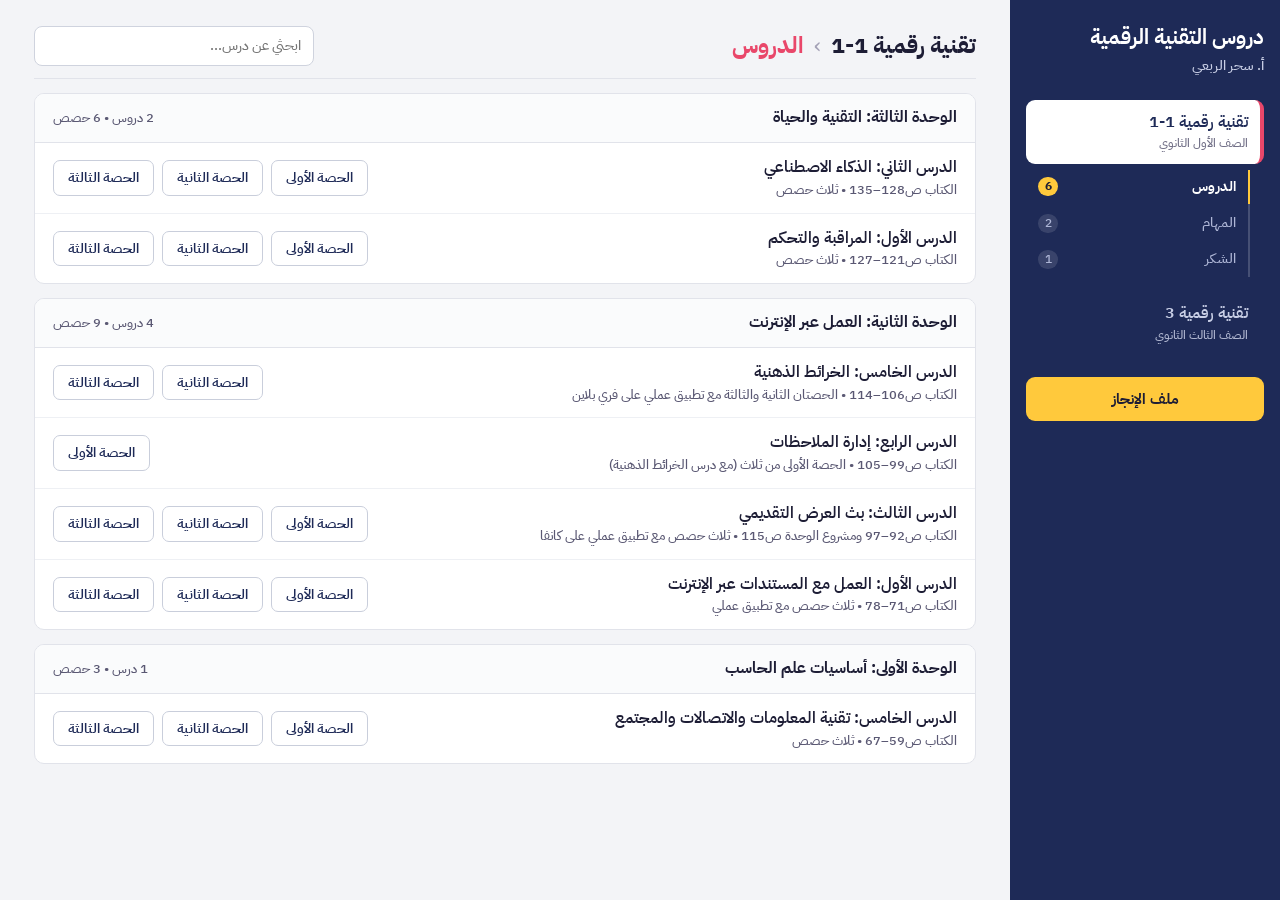
==== commit aa59cd51: "تقنية 1-1: درس الذكاء الاصطناعي بثلاث حصص Co-Authored-By: Claude Opus 5.5 <noreply@anthropic.com> Cl" ====
--- a/index.html
+++ b/index.html
@@ -74,7 +74,7 @@
 </style></head><body>
 <div class="shell">
 <aside class="side"><div class="brand"><h1>دروس التقنية الرقمية</h1><span class="who">أ. سحر الربعي</span></div><nav class="snav" aria-label="المواد"><div class="sgroup" data-s="t11"><button class="subj" data-subj="t11" data-c="#E9476A" data-s2="#FDE3E9" style="--sc:#E9476A"><b>تقنية رقمية 1-1</b><small>الصف الأول الثانوي</small></button><div class="secs"><button class="sec" data-tab="l">الدروس<span class="n">6</span></button><button class="sec" data-tab="t">المهام<span class="n">2</span></button><button class="sec" data-tab="h">الشكر<span class="n">1</span></button></div></div><div class="sgroup" data-s="t3"><button class="subj" data-subj="t3" data-c="#1B7FA6" data-s2="#DDF1F8" style="--sc:#1B7FA6"><b>تقنية رقمية 3</b><small>الصف الثالث الثانوي</small></button><div class="secs"><button class="sec" data-tab="l">الدروس<span class="n">5</span></button><button class="sec" data-tab="t">المهام<span class="n">1</span></button><button class="sec" data-tab="h">الشكر<span class="n">1</span></button></div></div></nav><a class="pfbtn" href="portfolio.html">ملف الإنجاز</a></aside>
-<main class="main"><section class="subject" data-s="t11" hidden><div class="mhead"><h2><span class="sn">تقنية رقمية 1-1</span><span class="sep">›</span><span class="secname">الدروس</span></h2><label class="search"><span class="sr">ابحثي عن درس</span><input type="search" placeholder="ابحثي عن درس..." aria-label="ابحثي عن درس"></label></div><div class="panel" data-tab="l"><div class="unit"><div class="uh"><b>الوحدة الثالثة: التقنية والحياة</b><span>1 درس • 3 حصص</span></div><div class="row" id="L12" data-q="الدرس الأول: المراقبة والتحكم الكتاب ص121–127 • ثلاث حصص"><div class="li"><b>الدرس الأول: المراقبة والتحكم</b><small>الكتاب ص121–127 • ثلاث حصص</small></div><div class="ps"><button class="per" data-i="12" data-link="t11/monitoring/1" data-t="تقنية رقمية 1-1 • الوحدة الثالثة • الدرس الأول: المراقبة والتحكم" title="أنظمة المراقبة • أنظمة التحكم • لوحة التحكم • غرفة الطوارئ"><b>الحصة الأولى</b><small>أنظمة المراقبة • أنظمة التحكم • لوحة التحكم • غرفة الطوارئ</small></button><button class="per" data-i="13" data-link="t11/monitoring/2" data-t="تقنية رقمية 1-1 • الوحدة الثالثة • الدرس الأول: المراقبة والتحكم" title="التحكم المغلق والمفتوح • المخططات • تدريب 2"><b>الحصة الثانية</b><small>التحكم المغلق والمفتوح • المخططات • تدريب 2</small></button><button class="per" data-i="14" data-link="t11/monitoring/3" data-t="تقنية رقمية 1-1 • الوحدة الثالثة • الدرس الأول: المراقبة والتحكم" title="المستشعرات وأنواعها • تدريبات 1، 3، 4، 5"><b>الحصة الثالثة</b><small>المستشعرات وأنواعها • تدريبات 1، 3، 4، 5</small></button></div></div></div><div class="unit"><div class="uh"><b>الوحدة الثانية: العمل عبر الإنترنت</b><span>4 دروس • 9 حصص</span></div><div class="row" id="L10" data-q="الدرس الخامس: الخرائط الذهنية الكتاب ص106–114 • الحصتان الثانية والثالثة مع تطبيق عملي على فري بلاين"><div class="li"><b>الدرس الخامس: الخرائط الذهنية</b><small>الكتاب ص106–114 • الحصتان الثانية والثالثة مع تطبيق عملي على فري بلاين</small></div><div class="ps"><button class="per" data-i="10" data-link="t11/mindmaps/2" data-t="تقنية رقمية 1-1 • الوحدة الثانية • الدرس الخامس: الخرائط الذهنية • الحصة الثانية من ثلاث" title="ما الخريطة الذهنية؟ • العقد والتسلسل الهرمي • إنشاء خريطة في فري بلاين"><b>الحصة الثانية</b><small>ما الخريطة الذهنية؟ • العقد والتسلسل الهرمي • إنشاء خريطة في فري بلاين</small></button><button class="per" data-i="11" data-link="t11/mindmaps/3" data-t="تقنية رقمية 1-1 • الوحدة الثانية • الدرس الخامس: الخرائط الذهنية • الحصة الثالثة من ثلاث" title="تنسيق العقد • توصيل العقد • إخفاء الأفرع • تصدير الخريطة"><b>الحصة الثالثة</b><small>تنسيق العقد • توصيل العقد • إخفاء الأفرع • تصدير الخريطة</small></button></div></div><div class="row" id="L9" data-q="الدرس الرابع: إدارة الملاحظات الكتاب ص99–105 • الحصة الأولى من ثلاث (مع درس الخرائط الذهنية)"><div class="li"><b>الدرس الرابع: إدارة الملاحظات</b><small>الكتاب ص99–105 • الحصة الأولى من ثلاث (مع درس الخرائط الذهنية)</small></div><div class="ps"><button class="per" data-i="9" data-link="t11/notes/1" data-t="تقنية رقمية 1-1 • الوحدة الثانية • الدرس الرابع: إدارة الملاحظات • الحصة الأولى من ثلاث" title="مايكروسوفت ون نوت • الدفاتر والأقسام والصفحات • العمل عبر الإنترنت والمشاركة"><b>الحصة الأولى</b><small>مايكروسوفت ون نوت • الدفاتر والأقسام والصفحات • العمل عبر الإنترنت والمشاركة</small></button></div></div><div class="row" id="L6" data-q="الدرس الثالث: بث العرض التقديمي الكتاب ص92–97 ومشروع الوحدة ص115 • ثلاث حصص مع تطبيق عملي على كانفا"><div class="li"><b>الدرس الثالث: بث العرض التقديمي</b><small>الكتاب ص92–97 ومشروع الوحدة ص115 • ثلاث حصص مع تطبيق عملي على كانفا</small></div><div class="ps"><button class="per" data-i="6" data-link="t11/presentation/1" data-t="تقنية رقمية 1-1 • الوحدة الثانية • الدرس الثالث: بث العرض التقديمي • الحصة الأولى من ثلاث" title="بث العرض عبر الإنترنت • مكونات العرض التقديمي الناجح"><b>الحصة الأولى</b><small>بث العرض عبر الإنترنت • مكونات العرض التقديمي الناجح</small></button><button class="per" data-i="7" data-link="t11/presentation/2" data-t="تقنية رقمية 1-1 • الوحدة الثانية • الدرس الثالث: بث العرض التقديمي • الحصة الثانية من ثلاث" title="إعداد العروض التقديمية في كانفا • التقديم ومشاركة الرابط"><b>الحصة الثانية</b><small>إعداد العروض التقديمية في كانفا • التقديم ومشاركة الرابط</small></button><button class="per" data-i="8" data-link="t11/presentation/3" data-t="تقنية رقمية 1-1 • الوحدة الثانية • الدرس الثالث: بث العرض التقديمي • الحصة الثالثة من ثلاث" title="مشروع: الطاقة الشمسية في المملكة • العرض وتقييم الزميلات"><b>الحصة الثالثة</b><small>مشروع: الطاقة الشمسية في المملكة • العرض وتقييم الزميلات</small></button></div></div><div class="row" id="L3" data-q="الدرس الأول: العمل مع المستندات عبر الإنترنت الكتاب ص71–78 • ثلاث حصص مع تطبيق عملي"><div class="li"><b>الدرس الأول: العمل مع المستندات عبر الإنترنت</b><small>الكتاب ص71–78 • ثلاث حصص مع تطبيق عملي</small></div><div class="ps"><button class="per" data-i="3" data-link="t11/online-docs/1" data-t="تقنية رقمية 1-1 • الوحدة الثانية • الدرس الأول: العمل مع المستندات عبر الإنترنت • الحصة الأولى من ثلاث" title="ون درايف وأوفيس على الإنترنت • وورد عبر الإنترنت • التحميل"><b>الحصة الأولى</b><small>ون درايف وأوفيس على الإنترنت • وورد عبر الإنترنت • التحميل</small></button><button class="per" data-i="4" data-link="t11/online-docs/2" data-t="تقنية رقمية 1-1 • الوحدة الثانية • الدرس الأول: العمل مع المستندات عبر الإنترنت • الحصة الثانية من ثلاث" title="مشاركة الملفات بحذر • التعاون المتزامن • تدريب 1"><b>الحصة الثانية</b><small>مشاركة الملفات بحذر • التعاون المتزامن • تدريب 1</small></button><button class="per" data-i="5" data-link="t11/online-docs/3" data-t="تقنية رقمية 1-1 • الوحدة الثانية • الدرس الأول: العمل مع المستندات عبر الإنترنت • الحصة الثالثة من ثلاث" title="جوجل درايف • جي سويت • تدريبات 2–4"><b>الحصة الثالثة</b><small>جوجل درايف • جي سويت • تدريبات 2–4</small></button></div></div></div><div class="unit"><div class="uh"><b>الوحدة الأولى: أساسيات علم الحاسب</b><span>1 درس • 3 حصص</span></div><div class="row" id="L0" data-q="الدرس الخامس: تقنية المعلومات والاتصالات والمجتمع الكتاب ص59–67 • ثلاث حصص"><div class="li"><b>الدرس الخامس: تقنية المعلومات والاتصالات والمجتمع</b><small>الكتاب ص59–67 • ثلاث حصص</small></div><div class="ps"><button class="per" data-i="0" data-link="t11/ict-society/1" data-t="تقنية رقمية 1-1 • الدرس الخامس: تقنية المعلومات والاتصالات والمجتمع • الحصة الأولى من ثلاث" title="تأثير التقنية على قطاع الأعمال • لعبة سُلّم الوظائف"><b>الحصة الأولى</b><small>تأثير التقنية على قطاع الأعمال • لعبة سُلّم الوظائف</small></button><button class="per" data-i="1" data-link="t11/ict-society/2" data-t="تقنية رقمية 1-1 • الدرس الخامس: تقنية المعلومات والاتصالات والمجتمع • الحصة الثانية من ثلاث" title="الحياة أسهل • التعلم مدى الحياة • الدفع • المحفظة الرقمية"><b>الحصة الثانية</b><small>الحياة أسهل • التعلم مدى الحياة • الدفع • المحفظة الرقمية</small></button><button class="per" data-i="2" data-link="t11/ict-society/3" data-t="تقنية رقمية 1-1 • الدرس الخامس: تقنية المعلومات والاتصالات والمجتمع • الحصة الثالثة من ثلاث" title="التخزين السحابي • الفجوة الرقمية • جسر الفجوة"><b>الحصة الثالثة</b><small>التخزين السحابي • الفجوة الرقمية • جسر الفجوة</small></button></div></div></div><p class="nores" hidden>لا توجد نتائج مطابقة.</p></div><div class="panel" data-tab="t" hidden><div class="gallery"><figure class="poster" style="--tc:#E9476A"><a href="img/tasks/task-presentation.webp" target="_blank" rel="noopener"><img src="img/tasks/task-presentation.webp" alt="تصميم إعلان المهمة: صمّمي عرضك وابثّيه مباشرة" loading="lazy"></a></figure><figure class="poster" style="--tc:#E9476A"><a href="img/tasks/task-course.webp" target="_blank" rel="noopener"><img src="img/tasks/task-course.webp" alt="تصميم إعلان المهمة: حضور دورة تدريبية" loading="lazy"></a></figure></div></div><div class="panel" data-tab="h" hidden><div class="gallery"><figure class="poster" style="--tc:#E9476A"><a href="img/thanks/thanks-presentation.webp" target="_blank" rel="noopener"><img src="img/thanks/thanks-presentation.webp" alt="شكر الطالبات على مهمة العرض التقديمي" loading="lazy"></a></figure></div></div></section><section class="subject" data-s="t3" hidden><div class="mhead"><h2><span class="sn">تقنية رقمية 3</span><span class="sep">›</span><span class="secname">الدروس</span></h2><label class="search"><span class="sr">ابحثي عن درس</span><input type="search" placeholder="ابحثي عن درس..." aria-label="ابحثي عن درس"></label></div><div class="panel" data-tab="l"><div class="unit"><div class="uh"><b>الوحدة الثالثة: تطبيقات الهواتف الذكية</b><span>3 دروس • 7 حصص</span></div><div class="row" id="L23" data-q="الدرس الثالث: برمجة التطبيق الكتاب ص139–158 • ثلاث حصص مع تطبيق عملي على مطوّر التطبيقات MIT"><div class="li"><b>الدرس الثالث: برمجة التطبيق</b><small>الكتاب ص139–158 • ثلاث حصص مع تطبيق عملي على مطوّر التطبيقات MIT</small></div><div class="ps"><button class="per" data-i="23" data-link="t3/app-programming/1" data-t="تقنية رقمية 3 • الوحدة الثالثة • الدرس الثالث: برمجة التطبيق" title="القوائم • منتقي القائمة ListPicker • إنشاء قائمة بالعناصر • المتغيرات المحلية والعامة"><b>الحصة الأولى</b><small>القوائم • منتقي القائمة ListPicker • إنشاء قائمة بالعناصر • المتغيرات المحلية والعامة</small></button><button class="per" data-i="24" data-link="t3/app-programming/2" data-t="تقنية رقمية 3 • الوحدة الثالثة • الدرس الثالث: برمجة التطبيق" title="تعيين متغير لقائمة • عرض القائمة • شاشة جديدة بتسميات وصورة • عرض عنصر من القائمة"><b>الحصة الثانية</b><small>تعيين متغير لقائمة • عرض القائمة • شاشة جديدة بتسميات وصورة • عرض عنصر من القائمة</small></button><button class="per" data-i="25" data-link="t3/app-programming/3" data-t="تقنية رقمية 3 • الوحدة الثالثة • الدرس الثالث: برمجة التطبيق" title="الجملة الشرطية if • فتح شاشة جديدة • القائمة الفرعية • ملف APK • تدريب 1"><b>الحصة الثالثة</b><small>الجملة الشرطية if • فتح شاشة جديدة • القائمة الفرعية • ملف APK • تدريب 1</small></button></div></div><div class="row" id="L21" data-q="الدرس الثاني: بناء تطبيقات الهاتف الذكي الكتاب ص120–138 • حصتان مع تطبيق عملي على مطوّر التطبيقات MIT"><div class="li"><b>الدرس الثاني: بناء تطبيقات الهاتف الذكي</b><small>الكتاب ص120–138 • حصتان مع تطبيق عملي على مطوّر التطبيقات MIT</small></div><div class="ps"><button class="per" data-i="21" data-link="t3/app-building/1" data-t="تقنية رقمية 3 • الوحدة الثالثة • الدرس الثاني: بناء تطبيقات الهاتف الذكي • الحصة الأولى من حصتين" title="التخطيط والتصميم • بيئة مطوّر التطبيقات MIT • العنوان والزر والخلفية"><b>الحصة الأولى</b><small>التخطيط والتصميم • بيئة مطوّر التطبيقات MIT • العنوان والزر والخلفية</small></button><button class="per" data-i="22" data-link="t3/app-building/2" data-t="تقنية رقمية 3 • الوحدة الثالثة • الدرس الثاني: بناء تطبيقات الهاتف الذكي • الحصة الثانية من حصتين" title="شاشة جديدة • الترتيب العمودي والتسمية • اللبنات البرمجية • اختبار التطبيق"><b>الحصة الثانية</b><small>شاشة جديدة • الترتيب العمودي والتسمية • اللبنات البرمجية • اختبار التطبيق</small></button></div></div><div class="row" id="L19" data-q="الدرس الأول: مقدمة عن تطبيقات الهواتف الذكية الكتاب ص113–119 • حصتان"><div class="li"><b>الدرس الأول: مقدمة عن تطبيقات الهواتف الذكية</b><small>الكتاب ص113–119 • حصتان</small></div><div class="ps"><button class="per" data-i="19" data-link="t3/apps-intro/1" data-t="تقنية رقمية 3 • الوحدة الثالثة • الدرس الأول: مقدمة عن تطبيقات الهواتف الذكية • الحصة الأولى من حصتين" title="البرنامج • برامج النظام • البرامج التطبيقية • المقارنة بينهما"><b>الحصة الأولى</b><small>البرنامج • برامج النظام • البرامج التطبيقية • المقارنة بينهما</small></button><button class="per" data-i="20" data-link="t3/apps-intro/2" data-t="تقنية رقمية 3 • الوحدة الثالثة • الدرس الأول: مقدمة عن تطبيقات الهواتف الذكية • الحصة الثانية من حصتين" title="تطبيقات الهواتف الذكية • مراحل إنشائها • واجهة وتجربة المستخدم • مطوّر التطبيقات MIT"><b>الحصة الثانية</b><small>تطبيقات الهواتف الذكية • مراحل إنشائها • واجهة وتجربة المستخدم • مطوّر التطبيقات MIT</small></button></div></div></div><div class="unit"><div class="uh"><b>الوحدة الثانية: دورة حياة النظام</b><span>2 درسان • 4 حصص</span></div><div class="row" id="L17" data-q="الدرس الثالث: الأمن السيبراني الكتاب ص90–108 • حصتان مع تطبيق عملي"><div class="li"><b>الدرس الثالث: الأمن السيبراني</b><small>الكتاب ص90–108 • حصتان مع تطبيق عملي</small></div><div class="ps"><button class="per" data-i="17" data-link="t3/cybersecurity/1" data-t="تقنية رقمية 3 • الوحدة الثانية • الدرس الثالث: الأمن السيبراني • الحصة الأولى من حصتين" title="الأمن السيبراني ودورة حياة النظام • جهود المملكة • البصمة الرقمية • سجلات الخادم"><b>الحصة الأولى</b><small>الأمن السيبراني ودورة حياة النظام • جهود المملكة • البصمة الرقمية • سجلات الخادم</small></button><button class="per" data-i="18" data-link="t3/cybersecurity/2" data-t="تقنية رقمية 3 • الوحدة الثانية • الدرس الثالث: الأمن السيبراني • الحصة الثانية من حصتين" title="جدار الحماية ومكافحة الفيروسات • حسابات المستخدِم • أذونات الملفات والمجلدات"><b>الحصة الثانية</b><small>جدار الحماية ومكافحة الفيروسات • حسابات المستخدِم • أذونات الملفات والمجلدات</small></button></div></div><div class="row" id="L15" data-q="الدرس الثاني: إنشاء المخطط الكتاب ص69–89 • حصتان مع تطبيق عملي"><div class="li"><b>الدرس الثاني: إنشاء المخطط</b><small>الكتاب ص69–89 • حصتان مع تطبيق عملي</small></div><div class="ps"><button class="per" data-i="15" data-link="t3/diagrams/1" data-t="تقنية رقمية 3 • الوحدة الثانية • الدرس الثاني: إنشاء المخطط • الحصة الأولى من حصتين" title="المخططات وأنواعها • الأشكال الأساسية • إنشاء مخطط في draw.io وتنسيقه وحفظه"><b>الحصة الأولى</b><small>المخططات وأنواعها • الأشكال الأساسية • إنشاء مخطط في draw.io وتنسيقه وحفظه</small></button><button class="per" data-i="16" data-link="t3/diagrams/2" data-t="تقنية رقمية 3 • الوحدة الثانية • الدرس الثاني: إنشاء المخطط • الحصة الثانية من حصتين" title="النص والخط • الأشكال والروابط • حفظ وتصدير المخطط • تدريبات 2–3"><b>الحصة الثانية</b><small>النص والخط • الأشكال والروابط • حفظ وتصدير المخطط • تدريبات 2–3</small></button></div></div></div><p class="nores" hidden>لا توجد نتائج مطابقة.</p></div><div class="panel" data-tab="t" hidden><div class="gallery"><figure class="poster" style="--tc:#1B7FA6"><a href="img/tasks/task-app-planning.webp" target="_blank" rel="noopener"><img src="img/tasks/task-app-planning.webp" alt="تصميم إعلان المهمة: بناء تطبيقات الهواتف الذكية" loading="lazy"></a></figure></div></div><div class="panel" data-tab="h" hidden><div class="gallery"><figure class="poster" style="--tc:#1B7FA6"><a href="img/thanks/thanks-diagram.webp" target="_blank" rel="noopener"><img src="img/thanks/thanks-diagram.webp" alt="شكر الطالبات المنجزات للتطبيق العملي 2 إنشاء المخطط" loading="lazy"></a></figure></div></div></section></main>
+<main class="main"><section class="subject" data-s="t11" hidden><div class="mhead"><h2><span class="sn">تقنية رقمية 1-1</span><span class="sep">›</span><span class="secname">الدروس</span></h2><label class="search"><span class="sr">ابحثي عن درس</span><input type="search" placeholder="ابحثي عن درس..." aria-label="ابحثي عن درس"></label></div><div class="panel" data-tab="l"><div class="unit"><div class="uh"><b>الوحدة الثالثة: التقنية والحياة</b><span>2 دروس • 6 حصص</span></div><div class="row" id="L28" data-q="الدرس الثاني: الذكاء الاصطناعي الكتاب ص128–135 تعلم الآلة الترجمة التعرف على الكلام الصور الروبوت الطائرات المسيرة"><div class="li"><b>الدرس الثاني: الذكاء الاصطناعي</b><small>الكتاب ص128–135 • ثلاث حصص</small></div><div class="ps"><button class="per" data-i="28" data-link="t11/ai/1" data-t="تقنية رقمية 1-1 • الوحدة الثالثة • الدرس الثاني: الذكاء الاصطناعي" title="الذكاء الاصطناعي • تعلّم الآلة وخطواته • الترجمة • التعليم • التعرف على الكلام والصور"><b>الحصة الأولى</b><small>الذكاء الاصطناعي • تعلّم الآلة وخطواته • الترجمة • التعليم • التعرف على الكلام والصور</small></button><button class="per" data-i="29" data-link="t11/ai/2" data-t="تقنية رقمية 1-1 • الوحدة الثالثة • الدرس الثاني: الذكاء الاصطناعي" title="المساعدات الشخصية • القيادة الذاتية • الألعاب الذكية • التشخيص الطبي • الروبوت • الطائرات المسيرة"><b>الحصة الثانية</b><small>المساعدات الشخصية • القيادة الذاتية • الألعاب الذكية • التشخيص الطبي • الروبوت • الطائرات المسيرة</small></button><button class="per" data-i="30" data-link="t11/ai/3" data-t="تقنية رقمية 1-1 • الوحدة الثالثة • الدرس الثاني: الذكاء الاصطناعي" title="لنطبق معًا: التدريبات 1–5"><b>الحصة الثالثة</b><small>لنطبق معًا: التدريبات 1–5</small></button></div></div><div class="row" id="L12" data-q="الدرس الأول: المراقبة والتحكم الكتاب ص121–127 • ثلاث حصص"><div class="li"><b>الدرس الأول: المراقبة والتحكم</b><small>الكتاب ص121–127 • ثلاث حصص</small></div><div class="ps"><button class="per" data-i="12" data-link="t11/monitoring/1" data-t="تقنية رقمية 1-1 • الوحدة الثالثة • الدرس الأول: المراقبة والتحكم" title="أنظمة المراقبة • أنظمة التحكم • لوحة التحكم • غرفة الطوارئ"><b>الحصة الأولى</b><small>أنظمة المراقبة • أنظمة التحكم • لوحة التحكم • غرفة الطوارئ</small></button><button class="per" data-i="13" data-link="t11/monitoring/2" data-t="تقنية رقمية 1-1 • الوحدة الثالثة • الدرس الأول: المراقبة والتحكم" title="التحكم المغلق والمفتوح • المخططات • تدريب 2"><b>الحصة الثانية</b><small>التحكم المغلق والمفتوح • المخططات • تدريب 2</small></button><button class="per" data-i="14" data-link="t11/monitoring/3" data-t="تقنية رقمية 1-1 • الوحدة الثالثة • الدرس الأول: المراقبة والتحكم" title="المستشعرات وأنواعها • تدريبات 1، 3، 4، 5"><b>الحصة الثالثة</b><small>المستشعرات وأنواعها • تدريبات 1، 3، 4، 5</small></button></div></div></div><div class="unit"><div class="uh"><b>الوحدة الثانية: العمل عبر الإنترنت</b><span>4 دروس • 9 حصص</span></div><div class="row" id="L10" data-q="الدرس الخامس: الخرائط الذهنية الكتاب ص106–114 • الحصتان الثانية والثالثة مع تطبيق عملي على فري بلاين"><div class="li"><b>الدرس الخامس: الخرائط الذهنية</b><small>الكتاب ص106–114 • الحصتان الثانية والثالثة مع تطبيق عملي على فري بلاين</small></div><div class="ps"><button class="per" data-i="10" data-link="t11/mindmaps/2" data-t="تقنية رقمية 1-1 • الوحدة الثانية • الدرس الخامس: الخرائط الذهنية • الحصة الثانية من ثلاث" title="ما الخريطة الذهنية؟ • العقد والتسلسل الهرمي • إنشاء خريطة في فري بلاين"><b>الحصة الثانية</b><small>ما الخريطة الذهنية؟ • العقد والتسلسل الهرمي • إنشاء خريطة في فري بلاين</small></button><button class="per" data-i="11" data-link="t11/mindmaps/3" data-t="تقنية رقمية 1-1 • الوحدة الثانية • الدرس الخامس: الخرائط الذهنية • الحصة الثالثة من ثلاث" title="تنسيق العقد • توصيل العقد • إخفاء الأفرع • تصدير الخريطة"><b>الحصة الثالثة</b><small>تنسيق العقد • توصيل العقد • إخفاء الأفرع • تصدير الخريطة</small></button></div></div><div class="row" id="L9" data-q="الدرس الرابع: إدارة الملاحظات الكتاب ص99–105 • الحصة الأولى من ثلاث (مع درس الخرائط الذهنية)"><div class="li"><b>الدرس الرابع: إدارة الملاحظات</b><small>الكتاب ص99–105 • الحصة الأولى من ثلاث (مع درس الخرائط الذهنية)</small></div><div class="ps"><button class="per" data-i="9" data-link="t11/notes/1" data-t="تقنية رقمية 1-1 • الوحدة الثانية • الدرس الرابع: إدارة الملاحظات • الحصة الأولى من ثلاث" title="مايكروسوفت ون نوت • الدفاتر والأقسام والصفحات • العمل عبر الإنترنت والمشاركة"><b>الحصة الأولى</b><small>مايكروسوفت ون نوت • الدفاتر والأقسام والصفحات • العمل عبر الإنترنت والمشاركة</small></button></div></div><div class="row" id="L6" data-q="الدرس الثالث: بث العرض التقديمي الكتاب ص92–97 ومشروع الوحدة ص115 • ثلاث حصص مع تطبيق عملي على كانفا"><div class="li"><b>الدرس الثالث: بث العرض التقديمي</b><small>الكتاب ص92–97 ومشروع الوحدة ص115 • ثلاث حصص مع تطبيق عملي على كانفا</small></div><div class="ps"><button class="per" data-i="6" data-link="t11/presentation/1" data-t="تقنية رقمية 1-1 • الوحدة الثانية • الدرس الثالث: بث العرض التقديمي • الحصة الأولى من ثلاث" title="بث العرض عبر الإنترنت • مكونات العرض التقديمي الناجح"><b>الحصة الأولى</b><small>بث العرض عبر الإنترنت • مكونات العرض التقديمي الناجح</small></button><button class="per" data-i="7" data-link="t11/presentation/2" data-t="تقنية رقمية 1-1 • الوحدة الثانية • الدرس الثالث: بث العرض التقديمي • الحصة الثانية من ثلاث" title="إعداد العروض التقديمية في كانفا • التقديم ومشاركة الرابط"><b>الحصة الثانية</b><small>إعداد العروض التقديمية في كانفا • التقديم ومشاركة الرابط</small></button><button class="per" data-i="8" data-link="t11/presentation/3" data-t="تقنية رقمية 1-1 • الوحدة الثانية • الدرس الثالث: بث العرض التقديمي • الحصة الثالثة من ثلاث" title="مشروع: الطاقة الشمسية في المملكة • العرض وتقييم الزميلات"><b>الحصة الثالثة</b><small>مشروع: الطاقة الشمسية في المملكة • العرض وتقييم الزميلات</small></button></div></div><div class="row" id="L3" data-q="الدرس الأول: العمل مع المستندات عبر الإنترنت الكتاب ص71–78 • ثلاث حصص مع تطبيق عملي"><div class="li"><b>الدرس الأول: العمل مع المستندات عبر الإنترنت</b><small>الكتاب ص71–78 • ثلاث حصص مع تطبيق عملي</small></div><div class="ps"><button class="per" data-i="3" data-link="t11/online-docs/1" data-t="تقنية رقمية 1-1 • الوحدة الثانية • الدرس الأول: العمل مع المستندات عبر الإنترنت • الحصة الأولى من ثلاث" title="ون درايف وأوفيس على الإنترنت • وورد عبر الإنترنت • التحميل"><b>الحصة الأولى</b><small>ون درايف وأوفيس على الإنترنت • وورد عبر الإنترنت • التحميل</small></button><button class="per" data-i="4" data-link="t11/online-docs/2" data-t="تقنية رقمية 1-1 • الوحدة الثانية • الدرس الأول: العمل مع المستندات عبر الإنترنت • الحصة الثانية من ثلاث" title="مشاركة الملفات بحذر • التعاون المتزامن • تدريب 1"><b>الحصة الثانية</b><small>مشاركة الملفات بحذر • التعاون المتزامن • تدريب 1</small></button><button class="per" data-i="5" data-link="t11/online-docs/3" data-t="تقنية رقمية 1-1 • الوحدة الثانية • الدرس الأول: العمل مع المستندات عبر الإنترنت • الحصة الثالثة من ثلاث" title="جوجل درايف • جي سويت • تدريبات 2–4"><b>الحصة الثالثة</b><small>جوجل درايف • جي سويت • تدريبات 2–4</small></button></div></div></div><div class="unit"><div class="uh"><b>الوحدة الأولى: أساسيات علم الحاسب</b><span>1 درس • 3 حصص</span></div><div class="row" id="L0" data-q="الدرس الخامس: تقنية المعلومات والاتصالات والمجتمع الكتاب ص59–67 • ثلاث حصص"><div class="li"><b>الدرس الخامس: تقنية المعلومات والاتصالات والمجتمع</b><small>الكتاب ص59–67 • ثلاث حصص</small></div><div class="ps"><button class="per" data-i="0" data-link="t11/ict-society/1" data-t="تقنية رقمية 1-1 • الدرس الخامس: تقنية المعلومات والاتصالات والمجتمع • الحصة الأولى من ثلاث" title="تأثير التقنية على قطاع الأعمال • لعبة سُلّم الوظائف"><b>الحصة الأولى</b><small>تأثير التقنية على قطاع الأعمال • لعبة سُلّم الوظائف</small></button><button class="per" data-i="1" data-link="t11/ict-society/2" data-t="تقنية رقمية 1-1 • الدرس الخامس: تقنية المعلومات والاتصالات والمجتمع • الحصة الثانية من ثلاث" title="الحياة أسهل • التعلم مدى الحياة • الدفع • المحفظة الرقمية"><b>الحصة الثانية</b><small>الحياة أسهل • التعلم مدى الحياة • الدفع • المحفظة الرقمية</small></button><button class="per" data-i="2" data-link="t11/ict-society/3" data-t="تقنية رقمية 1-1 • الدرس الخامس: تقنية المعلومات والاتصالات والمجتمع • الحصة الثالثة من ثلاث" title="التخزين السحابي • الفجوة الرقمية • جسر الفجوة"><b>الحصة الثالثة</b><small>التخزين السحابي • الفجوة الرقمية • جسر الفجوة</small></button></div></div></div><p class="nores" hidden>لا توجد نتائج مطابقة.</p></div><div class="panel" data-tab="t" hidden><div class="gallery"><figure class="poster" style="--tc:#E9476A"><a href="img/tasks/task-presentation.webp" target="_blank" rel="noopener"><img src="img/tasks/task-presentation.webp" alt="تصميم إعلان المهمة: صمّمي عرضك وابثّيه مباشرة" loading="lazy"></a></figure><figure class="poster" style="--tc:#E9476A"><a href="img/tasks/task-course.webp" target="_blank" rel="noopener"><img src="img/tasks/task-course.webp" alt="تصميم إعلان المهمة: حضور دورة تدريبية" loading="lazy"></a></figure></div></div><div class="panel" data-tab="h" hidden><div class="gallery"><figure class="poster" style="--tc:#E9476A"><a href="img/thanks/thanks-presentation.webp" target="_blank" rel="noopener"><img src="img/thanks/thanks-presentation.webp" alt="شكر الطالبات على مهمة العرض التقديمي" loading="lazy"></a></figure></div></div></section><section class="subject" data-s="t3" hidden><div class="mhead"><h2><span class="sn">تقنية رقمية 3</span><span class="sep">›</span><span class="secname">الدروس</span></h2><label class="search"><span class="sr">ابحثي عن درس</span><input type="search" placeholder="ابحثي عن درس..." aria-label="ابحثي عن درس"></label></div><div class="panel" data-tab="l"><div class="unit"><div class="uh"><b>الوحدة الثالثة: تطبيقات الهواتف الذكية</b><span>5 دروس • 9 حصص</span></div><div class="row" id="L27" data-q="مشروع: اختبري وعيكِ السيبراني تدريب 2 ص159 منتقي القائمة الشاشات الجملة الشرطية APK"><div class="li"><b>مشروع: اختبري وعيكِ السيبراني</b><small>مبني على تدريب 2 ص159 • حصة عملية على مطوّر التطبيقات MIT</small></div><div class="ps"><button class="per" data-i="27" data-link="t3/cyber-app/1" data-t="تقنية رقمية 3 • الوحدة الثالثة • مشروع: اختبري وعيكِ السيبراني" title="منتقي القائمة • قائمة في متغير عام • شاشات المواقف • الجملة الشرطية • ملف APK"><b>الحصة الأولى</b><small>منتقي القائمة • قائمة في متغير عام • شاشات المواقف • الجملة الشرطية • ملف APK</small></button></div></div><div class="row" id="L26" data-q="الذكاء الاصطناعي في الواقع العملي الكتاب ص161–163 تعلم الآلة معالجة اللغة الطبيعية التعرف على الكلام"><div class="li"><b>الذكاء الاصطناعي في الواقع العملي</b><small>الكتاب ص161–163 • حصة نظرية</small></div><div class="ps"><button class="per" data-i="26" data-link="t3/ai-practice/1" data-t="تقنية رقمية 3 • الوحدة الثالثة • الذكاء الاصطناعي في الواقع العملي" title="تعلّم الآلة • معالجة اللغة الطبيعية • كيف يعمل الذكاء الاصطناعي • التعرّف على الكلام"><b>الحصة الأولى</b><small>تعلّم الآلة • معالجة اللغة الطبيعية • كيف يعمل الذكاء الاصطناعي • التعرّف على الكلام</small></button></div></div><div class="row" id="L23" data-q="الدرس الثالث: برمجة التطبيق الكتاب ص139–158 • ثلاث حصص مع تطبيق عملي على مطوّر التطبيقات MIT"><div class="li"><b>الدرس الثالث: برمجة التطبيق</b><small>الكتاب ص139–158 • ثلاث حصص مع تطبيق عملي على مطوّر التطبيقات MIT</small></div><div class="ps"><button class="per" data-i="23" data-link="t3/app-programming/1" data-t="تقنية رقمية 3 • الوحدة الثالثة • الدرس الثالث: برمجة التطبيق" title="القوائم • منتقي القائمة ListPicker • إنشاء قائمة بالعناصر • المتغيرات المحلية والعامة"><b>الحصة الأولى</b><small>القوائم • منتقي القائمة ListPicker • إنشاء قائمة بالعناصر • المتغيرات المحلية والعامة</small></button><button class="per" data-i="24" data-link="t3/app-programming/2" data-t="تقنية رقمية 3 • الوحدة الثالثة • الدرس الثالث: برمجة التطبيق" title="تعيين متغير لقائمة • عرض القائمة • شاشة جديدة بتسميات وصورة • عرض عنصر من القائمة"><b>الحصة الثانية</b><small>تعيين متغير لقائمة • عرض القائمة • شاشة جديدة بتسميات وصورة • عرض عنصر من القائمة</small></button><button class="per" data-i="25" data-link="t3/app-programming/3" data-t="تقنية رقمية 3 • الوحدة الثالثة • الدرس الثالث: برمجة التطبيق" title="الجملة الشرطية if • فتح شاشة جديدة • القائمة الفرعية • ملف APK • تدريب 1"><b>الحصة الثالثة</b><small>الجملة الشرطية if • فتح شاشة جديدة • القائمة الفرعية • ملف APK • تدريب 1</small></button></div></div><div class="row" id="L21" data-q="الدرس الثاني: بناء تطبيقات الهاتف الذكي الكتاب ص120–138 • حصتان مع تطبيق عملي على مطوّر التطبيقات MIT"><div class="li"><b>الدرس الثاني: بناء تطبيقات الهاتف الذكي</b><small>الكتاب ص120–138 • حصتان مع تطبيق عملي على مطوّر التطبيقات MIT</small></div><div class="ps"><button class="per" data-i="21" data-link="t3/app-building/1" data-t="تقنية رقمية 3 • الوحدة الثالثة • الدرس الثاني: بناء تطبيقات الهاتف الذكي • الحصة الأولى من حصتين" title="التخطيط والتصميم • بيئة مطوّر التطبيقات MIT • العنوان والزر والخلفية"><b>الحصة الأولى</b><small>التخطيط والتصميم • بيئة مطوّر التطبيقات MIT • العنوان والزر والخلفية</small></button><button class="per" data-i="22" data-link="t3/app-building/2" data-t="تقنية رقمية 3 • الوحدة الثالثة • الدرس الثاني: بناء تطبيقات الهاتف الذكي • الحصة الثانية من حصتين" title="شاشة جديدة • الترتيب العمودي والتسمية • اللبنات البرمجية • اختبار التطبيق"><b>الحصة الثانية</b><small>شاشة جديدة • الترتيب العمودي والتسمية • اللبنات البرمجية • اختبار التطبيق</small></button></div></div><div class="row" id="L19" data-q="الدرس الأول: مقدمة عن تطبيقات الهواتف الذكية الكتاب ص113–119 • حصتان"><div class="li"><b>الدرس الأول: مقدمة عن تطبيقات الهواتف الذكية</b><small>الكتاب ص113–119 • حصتان</small></div><div class="ps"><button class="per" data-i="19" data-link="t3/apps-intro/1" data-t="تقنية رقمية 3 • الوحدة الثالثة • الدرس الأول: مقدمة عن تطبيقات الهواتف الذكية • الحصة الأولى من حصتين" title="البرنامج • برامج النظام • البرامج التطبيقية • المقارنة بينهما"><b>الحصة الأولى</b><small>البرنامج • برامج النظام • البرامج التطبيقية • المقارنة بينهما</small></button><button class="per" data-i="20" data-link="t3/apps-intro/2" data-t="تقنية رقمية 3 • الوحدة الثالثة • الدرس الأول: مقدمة عن تطبيقات الهواتف الذكية • الحصة الثانية من حصتين" title="تطبيقات الهواتف الذكية • مراحل إنشائها • واجهة وتجربة المستخدم • مطوّر التطبيقات MIT"><b>الحصة الثانية</b><small>تطبيقات الهواتف الذكية • مراحل إنشائها • واجهة وتجربة المستخدم • مطوّر التطبيقات MIT</small></button></div></div></div><div class="unit"><div class="uh"><b>الوحدة الثانية: دورة حياة النظام</b><span>2 درسان • 4 حصص</span></div><div class="row" id="L17" data-q="الدرس الثالث: الأمن السيبراني الكتاب ص90–108 • حصتان مع تطبيق عملي"><div class="li"><b>الدرس الثالث: الأمن السيبراني</b><small>الكتاب ص90–108 • حصتان مع تطبيق عملي</small></div><div class="ps"><button class="per" data-i="17" data-link="t3/cybersecurity/1" data-t="تقنية رقمية 3 • الوحدة الثانية • الدرس الثالث: الأمن السيبراني • الحصة الأولى من حصتين" title="الأمن السيبراني ودورة حياة النظام • جهود المملكة • البصمة الرقمية • سجلات الخادم"><b>الحصة الأولى</b><small>الأمن السيبراني ودورة حياة النظام • جهود المملكة • البصمة الرقمية • سجلات الخادم</small></button><button class="per" data-i="18" data-link="t3/cybersecurity/2" data-t="تقنية رقمية 3 • الوحدة الثانية • الدرس الثالث: الأمن السيبراني • الحصة الثانية من حصتين" title="جدار الحماية ومكافحة الفيروسات • حسابات المستخدِم • أذونات الملفات والمجلدات"><b>الحصة الثانية</b><small>جدار الحماية ومكافحة الفيروسات • حسابات المستخدِم • أذونات الملفات والمجلدات</small></button></div></div><div class="row" id="L15" data-q="الدرس الثاني: إنشاء المخطط الكتاب ص69–89 • حصتان مع تطبيق عملي"><div class="li"><b>الدرس الثاني: إنشاء المخطط</b><small>الكتاب ص69–89 • حصتان مع تطبيق عملي</small></div><div class="ps"><button class="per" data-i="15" data-link="t3/diagrams/1" data-t="تقنية رقمية 3 • الوحدة الثانية • الدرس الثاني: إنشاء المخطط • الحصة الأولى من حصتين" title="المخططات وأنواعها • الأشكال الأساسية • إنشاء مخطط في draw.io وتنسيقه وحفظه"><b>الحصة الأولى</b><small>المخططات وأنواعها • الأشكال الأساسية • إنشاء مخطط في draw.io وتنسيقه وحفظه</small></button><button class="per" data-i="16" data-link="t3/diagrams/2" data-t="تقنية رقمية 3 • الوحدة الثانية • الدرس الثاني: إنشاء المخطط • الحصة الثانية من حصتين" title="النص والخط • الأشكال والروابط • حفظ وتصدير المخطط • تدريبات 2–3"><b>الحصة الثانية</b><small>النص والخط • الأشكال والروابط • حفظ وتصدير المخطط • تدريبات 2–3</small></button></div></div></div><p class="nores" hidden>لا توجد نتائج مطابقة.</p></div><div class="panel" data-tab="t" hidden><div class="gallery"><figure class="poster" style="--tc:#1B7FA6"><a href="img/tasks/task-app-planning.webp" target="_blank" rel="noopener"><img src="img/tasks/task-app-planning.webp" alt="تصميم إعلان المهمة: بناء تطبيقات الهواتف الذكية" loading="lazy"></a></figure></div></div><div class="panel" data-tab="h" hidden><div class="gallery"><figure class="poster" style="--tc:#1B7FA6"><a href="img/thanks/thanks-diagram.webp" target="_blank" rel="noopener"><img src="img/thanks/thanks-diagram.webp" alt="شكر الطالبات المنجزات للتطبيق العملي 2 إنشاء المخطط" loading="lazy"></a></figure></div></div></section></main>
 </div>
 <div class="view"><div class="win"><button class="back">→ العودة</button><span class="dots" aria-hidden="true"><i></i><i></i><i></i></span><span class="wt"></span></div><iframe allow="fullscreen" allowfullscreen title="الحصة"></iframe></div>
 <script type="text/plain" id="css">:root{
@@ -1464,6 +1464,430 @@
 .app.calm .slide.cover{position:absolute}
 .app.calm .stages{margin-inline-start:0;order:1}
 .app.calm .rail .today{margin-inline-start:0;order:2}
+
+/*<<th-voice>>*/
+/* ===== theme: th-voice ===== */
+.th-voice{--paper:#F3F6F4;--card:#fff;--ink:#13261F;--muted:#43584F;--line:#D4E2DB;--berry:#E24C4B;--berry-soft:#FDE4E4;--mint:#25A464;--mint-soft:#D9F2EE;--sun:#F2B33D;--sun-soft:#FDF0D3;--sky:#2A7DE1;--sky-soft:#DDEBF7;--c1:#2A7DE1;--c2:#25A464;--c3:#E24C4B;--c4:#25A464;--c5:#F2B33D;--c6:#075E54;--f-display:"Readex Pro","IBM Plex Sans Arabic",Tahoma,sans-serif;--f-body:"Almarai","IBM Plex Sans Arabic",Tahoma,sans-serif;font-family:var(--f-body);color:var(--ink);background:var(--paper);font-size:1.08em}
+.th-voice .deck{background:radial-gradient(circle at 100% 0,#DCEFE6 0 9rem,transparent 9rem),var(--paper)}
+.th-voice .rail{background:#075E54;border:0}
+.th-voice .stages span{background:#0B7A6C;color:#FFFFFF;border:0;font-weight:700}
+.th-voice .stages span.on{background:#F2B33D;color:#13261F}
+.th-voice .stages span.done{background:#128C7E;color:#fff}
+.th-voice .bar{background:#fff;border-top:2px solid var(--line)}
+.th-voice .bar .btn{background:#075E54;color:#fff}
+.th-voice .prog i{background:linear-gradient(90deg,#2A7DE1,#25A464,#F2B33D,#E24C4B)}
+.th-voice .slide{gap:.9rem;padding-block:clamp(.8rem,2.4vh,1.8rem);line-height:1.7}
+.th-voice .slide h2{font-family:var(--f-display);font-weight:700;font-size:1.75em;color:#13261F;padding-inline-start:2.1rem;position:relative}
+.th-voice .slide h2::before{content:"";position:absolute;inset-inline-start:0;top:.25em;width:1.35rem;height:1.05em;background:linear-gradient(#E24C4B,#E24C4B) 0 60%/.3rem 45% no-repeat,linear-gradient(#F2B33D,#F2B33D) 50% 30%/.3rem 85% no-repeat,linear-gradient(#25A464,#25A464) 100% 55%/.3rem 55% no-repeat}
+.th-voice .slide h2 small{font-size:.5em;color:var(--muted)}
+.th-voice .cover{justify-content:center;align-items:flex-start}
+.th-voice .cover h1{font-family:var(--f-display);font-size:clamp(2.4rem,5.4vw,4rem);color:#075E54;max-width:16ch}
+.th-voice .cover-art svg{max-height:19rem}
+.th-voice .cover .meta span{background:#fff;border:2px solid var(--line);border-radius:99px;padding:.2rem 1rem;font-weight:700;font-size:.85em}
+.th-voice .lesson-title{font-family:var(--f-display);color:#075E54;font-size:2.3em}
+.th-voice .goals li{background:#fff;border:2px solid var(--line);border-radius:14px;font-size:1em;padding-block:.35rem!important}
+.th-voice .goals{gap:.55rem}
+.th-voice .slide[data-stage=goals]{gap:.5rem}
+.th-voice .btn{background:#2A7DE1;color:#fff;border-radius:10px;font-weight:700}
+.th-voice .btn.soft{background:#25A464}
+.th-voice .answer{background:#FFF6DA;border-inline-start:6px solid #F2B33D}
+.th-voice .panel{border:2px solid var(--line);border-radius:16px;border-top:5px solid #2A7DE1}
+.th-voice .panel h3{font-family:var(--f-display);color:#075E54}
+.th-voice .blist{margin:0;padding-inline-start:1.4rem;display:flex;flex-direction:column;gap:.9rem;font-size:1.12em;line-height:1.8}
+.th-voice .blist li::marker{content:"◂  ";color:#E24C4B;font-weight:700}
+.th-voice .split{grid-template-columns:minmax(0,1.35fr) minmax(0,1fr);gap:1.6rem}
+.th-voice .art .bookfig img{max-height:min(56vh,25rem);width:auto;max-width:100%;border-radius:16px;box-shadow:0 10px 24px -14px rgba(15,42,58,.6)}
+.th-voice .art svg{max-height:min(58vh,24rem);filter:none}
+.th-voice .bookfig{margin:0;text-align:center}
+.th-voice .bookfig figcaption{font-size:.65em;color:var(--muted)}
+.th-voice .lead.wide{max-width:none;font-size:1.1em;font-weight:700;color:#075E54}
+.th-voice .hn{display:inline-grid;place-items:center;min-width:2.1rem;height:2.1rem;border-radius:50%;background:#075E54;color:#fff;font-family:var(--f-display);font-weight:700}
+/* true / false rows */
+.tfx{display:flex;flex-direction:column;gap:.3rem}
+.tfr{display:grid;grid-template-columns:minmax(0,1fr) auto auto;gap:.25rem .8rem;align-items:center;background:var(--card);border:2px solid var(--line);border-radius:14px;padding:.2rem .9rem}
+.tfr p{margin:0;font-size:.98em;line-height:1.45}
+.tfr .n{display:inline-grid;place-items:center;width:1.7rem;height:1.7rem;border-radius:50%;background:var(--ink);color:#fff;margin-inline-end:.6rem;font-size:.85em}
+.tfr .yn button{border:2px solid var(--line);background:#fff;border-radius:10px;padding:.25rem .9rem;font-weight:700}
+.tfr .answer{grid-column:1/-1;font-size:.88em;padding:.15rem .8rem;line-height:1.5}
+/* hint cards */
+.hcards{display:grid;grid-template-columns:repeat(2,minmax(0,1fr));gap:.8rem}
+.hcard{background:var(--card);border:2px solid var(--line);border-radius:16px;padding:.7rem 1rem;display:grid;grid-template-columns:auto 1fr auto;gap:.5rem .8rem;align-items:center}
+.hcard p{margin:0;font-weight:700;font-size:1.02em}
+.hcard .answer{grid-column:1/-1;font-size:.92em;padding:.25rem .8rem;line-height:1.55}
+.hrow{display:flex;flex-direction:column;gap:.5rem;align-items:flex-start}
+.hrow .answer{font-size:1.02em}
+/* numbered flow */
+.flow3{display:grid;grid-template-columns:repeat(3,minmax(0,1fr));gap:1.4rem;position:relative}
+.flow3 .fs{background:var(--card);border:2px solid var(--line);border-top:6px solid var(--c1);border-radius:16px;padding:1.1rem 1.2rem;display:flex;flex-direction:column;gap:.7rem;font-size:1.15em;position:relative}
+.flow3 .fs:nth-child(2){border-top-color:var(--c2)}.flow3 .fs:nth-child(3){border-top-color:var(--c3)}
+.flow3 .fs:not(:last-child)::after{content:"";position:absolute;inset-inline-end:-1.15rem;top:50%;border:.55rem solid transparent;border-inline-start-color:#075E54;transform:translateY(-50%)}
+.flow3 p{margin:0}
+.flow3 .hn{align-self:flex-start}
+/* discussion box */
+.disc{display:flex;gap:.9rem;align-items:center;background:#E7F7EE;border:2px dashed #25A464;border-radius:14px;padding:.6rem 1rem}
+.disc .dl{background:#25A464;color:#fff;font-family:var(--f-display);font-weight:700;border-radius:8px;padding:.15rem .7rem;white-space:nowrap}
+.disc p{margin:0;font-weight:700;font-size:1.05em}
+/* example cards */
+.ex3{display:grid;grid-template-columns:repeat(3,minmax(0,1fr));gap:1rem}
+.exc{background:var(--card);border:2px solid var(--line);border-radius:16px;padding:1rem;display:flex;flex-direction:column;gap:.7rem}
+.exc .say{font-family:var(--f-display);font-weight:700;font-size:1.25em;color:#fff;background:#2A7DE1;border-radius:14px 14px 14px 4px;padding:.5rem .9rem;align-self:flex-start}
+.exc:nth-child(2) .say{background:#25A464}.exc:nth-child(3) .say{background:#E24C4B}
+.exc p{margin:0;font-size:1.02em}
+/* cycle */
+.cyc{display:grid;grid-template-columns:minmax(0,1fr) 2.4rem minmax(0,1fr) 2.4rem minmax(0,1fr);align-items:stretch;gap:.4rem}
+.cyc .cs{background:var(--card);border:2px solid var(--line);border-radius:18px;padding:1rem;text-align:center;display:flex;flex-direction:column;gap:.5rem;font-size:1.08em}
+.cyc .cs h3{font-family:var(--f-display);font-size:1.35em;color:#fff;border-radius:12px;padding:.25rem}
+.cyc .c1 h3{background:#2A7DE1}.cyc .c2 h3{background:#25A464}.cyc .c3 h3{background:#E24C4B}
+.cyc .cs p{margin:0}
+.cyc .arw{align-self:center;height:0;border:1rem solid transparent;border-inline-start:1.3rem solid #F2B33D;border-inline-end:0}
+/* order inside panels */
+.orow{display:flex;gap:.6rem;align-items:center;margin-top:.5rem}
+.th-voice .step{font-size:1em;padding:.55rem .8rem;border:2px solid var(--line);border-radius:12px;background:#fff;text-align:start}
+/* uses */
+.uses{display:flex;flex-direction:column;gap:.6rem}
+.uses h3{font-family:var(--f-display);color:#075E54}
+.uses .u{display:flex;align-items:center;gap:.8rem;background:var(--card);border:2px solid var(--line);border-radius:14px;padding:.55rem .9rem;font-weight:700;font-size:1.08em}
+.uses .u svg{width:2.4rem;height:2.4rem;flex:none}
+/* concept tree */
+.ctree{display:flex;flex-direction:column;align-items:center;gap:0;flex:1;justify-content:center}
+.ctree .root{font-family:var(--f-display);font-weight:700;font-size:1.4em;background:#075E54;color:#fff;border-radius:16px;padding:.7rem 1.6rem;position:relative}
+.ctree .root::after{content:"";position:absolute;left:50%;bottom:-1.6rem;height:1.6rem;border-inline-start:4px solid #075E54}
+.ctree .kids{display:grid;grid-template-columns:repeat(3,minmax(0,1fr));gap:1.2rem;width:100%;margin-top:3.2rem;position:relative}
+.ctree .kids::before{content:"";position:absolute;top:-1.6rem;left:16.6%;right:16.6%;border-top:4px solid #075E54}
+.ctree .kid{display:flex;flex-direction:column;align-items:stretch;gap:.6rem;position:relative}
+.ctree .kid::before{content:"";position:absolute;top:-1.6rem;left:50%;height:1.6rem;border-inline-start:4px solid #075E54}
+.ctree .kb{border:0;border-radius:14px;padding:.7rem;font-family:var(--f-display);font-weight:700;font-size:1.2em;color:#fff;background:var(--kc)}
+.ctree .k1{--kc:#2A7DE1}.ctree .k2{--kc:#25A464}.ctree .k3{--kc:#E24C4B}
+.ctree .kd{background:#fff;border:2px solid var(--kc);border-radius:14px;padding:.7rem .9rem;font-size:1.05em}
+.bins.three{grid-template-columns:repeat(3,minmax(0,1fr))}
+.th-voice .chip{font-size:.92em;border-radius:12px}
+.th-voice .kwl .col h3{font-family:var(--f-display);font-size:1.1em}
+.th-voice .kwl .ed{min-height:12rem}
+@media (max-width:820px){.hcards,.flow3,.ex3,.cyc,.ctree .kids,.bins.three{grid-template-columns:1fr}.cyc .arw{transform:rotate(-90deg);justify-self:center}.flow3 .fs::after,.ctree .kids::before,.ctree .kid::before{display:none}.ctree .kids{margin-top:1.4rem}.tfr{grid-template-columns:1fr}.hcard{grid-template-columns:auto 1fr}.hcard .btn{grid-column:1/-1}}
+.th-voice .slide:has(.tfx),.th-voice .slide:has(.hcards){gap:.5rem;padding-block:.6rem}
+.th-voice .tfr p{font-size:.95em}
+.th-voice .hcard{padding:.5rem .9rem}
+.th-voice .tfx{gap:.22rem}
+.th-voice .slide>.blist{font-size:1.25em;gap:1.2rem}
+.th-voice .tfr .answer{padding-block:.05rem}
+.th-voice .tfr p{font-size:.93em}
+.th-voice .tfr{padding-block:.12rem}
+/*<</th-voice>>*/
+
+/*<<th-guard>>*/
+/* ===== theme: th-guard ===== */
+.th-guard{--paper:#FBFAF5;--card:#fff;--ink:#1E1E24;--muted:#55534A;--line:#E4E0D2;--berry:#D64545;--berry-soft:#FDE4E4;--mint:#2F855A;--mint-soft:#D9F2EE;--sun:#F5B700;--sun-soft:#FDF0D3;--sky:#2B6CB0;--sky-soft:#DDEBF7;--c1:#2B6CB0;--c2:#2F855A;--c3:#D64545;--c4:#2F855A;--c5:#F5B700;--c6:#1E1E24;--f-display:"Readex Pro","IBM Plex Sans Arabic",Tahoma,sans-serif;--f-body:"IBM Plex Sans Arabic","Almarai",Tahoma,sans-serif;font-family:var(--f-body);color:var(--ink);background:var(--paper);font-size:1.08em}
+.th-guard .deck{background:radial-gradient(circle at 100% 0,#FFF8DC 0 9rem,transparent 9rem),var(--paper)}
+.th-guard .rail{background:#1E1E24;border:0}
+.th-guard .stages span{background:#3A3A44;color:#FFFFFF;border:0;font-weight:700}
+.th-guard .stages span.on{background:#F5B700;color:#1E1E24}
+.th-guard .stages span.done{background:#4A4A56;color:#fff}
+.th-guard .bar{background:#fff;border-top:2px solid var(--line)}
+.th-guard .bar .btn{background:#1E1E24;color:#fff}
+.th-guard .prog i{background:linear-gradient(90deg,#2B6CB0,#2F855A,#F5B700,#D64545)}
+.th-guard .slide{gap:.9rem;padding-block:clamp(.8rem,2.4vh,1.8rem);line-height:1.7}
+.th-guard .slide h2{font-family:var(--f-display);font-weight:700;font-size:1.75em;color:#1E1E24;padding-inline-start:2.1rem;position:relative}
+.th-guard .slide h2::before{content:"";position:absolute;inset-inline-start:0;top:.15em;width:1.3rem;height:1.5rem;background:#F5B700;clip-path:polygon(50% 0,100% 18%,92% 62%,50% 100%,8% 62%,0 18%)}
+.th-guard .slide h2 small{font-size:.5em;color:var(--muted)}
+.th-guard .cover{justify-content:center;align-items:flex-start}
+.th-guard .cover h1{font-family:var(--f-display);font-size:clamp(2.4rem,5.4vw,4rem);color:#1E1E24;max-width:16ch}
+.th-guard .cover-art svg{max-height:19rem}
+.th-guard .cover .meta span{background:#fff;border:2px solid var(--line);border-radius:99px;padding:.2rem 1rem;font-weight:700;font-size:.85em}
+.th-guard .lesson-title{font-family:var(--f-display);color:#1E1E24;font-size:2.3em}
+.th-guard .goals li{background:#fff;border:2px solid var(--line);border-radius:14px;font-size:1em;padding-block:.35rem!important}
+.th-guard .goals{gap:.55rem}
+.th-guard .slide[data-stage=goals]{gap:.5rem}
+.th-guard .btn{background:#2B6CB0;color:#fff;border-radius:10px;font-weight:700}
+.th-guard .btn.soft{background:#2F855A}
+.th-guard .answer{background:#FFF3C4;border-inline-start:6px solid #F5B700}
+.th-guard .panel{border:2px solid var(--line);border-radius:16px;border-top:5px solid #2B6CB0}
+.th-guard .panel h3{font-family:var(--f-display);color:#1E1E24}
+.th-guard .blist{margin:0;padding-inline-start:1.4rem;display:flex;flex-direction:column;gap:.9rem;font-size:1.12em;line-height:1.8}
+.th-guard .blist li::marker{content:"◂  ";color:#D64545;font-weight:700}
+.th-guard .split{grid-template-columns:minmax(0,1.35fr) minmax(0,1fr);gap:1.6rem}
+.th-guard .art .bookfig img{max-height:min(56vh,25rem);width:auto;max-width:100%;border-radius:16px;box-shadow:0 10px 24px -14px rgba(15,42,58,.6)}
+.th-guard .art svg{max-height:min(58vh,24rem);filter:none}
+.th-guard .bookfig{margin:0;text-align:center}
+.th-guard .bookfig figcaption{font-size:.65em;color:var(--muted)}
+.th-guard .lead.wide{max-width:none;font-size:1.1em;font-weight:700;color:#1E1E24}
+.th-guard .hn{display:inline-grid;place-items:center;min-width:2.1rem;height:2.1rem;border-radius:50%;background:#1E1E24;color:#fff;font-family:var(--f-display);font-weight:700}
+/* true / false rows */
+.tfx{display:flex;flex-direction:column;gap:.4rem}
+.tfr{display:grid;grid-template-columns:minmax(0,1fr) auto auto;gap:.25rem .8rem;align-items:center;background:var(--card);border:2px solid var(--line);border-radius:14px;padding:.3rem .9rem}
+.tfr p{margin:0;font-size:.98em;line-height:1.55}
+.tfr .n{display:inline-grid;place-items:center;width:1.7rem;height:1.7rem;border-radius:50%;background:var(--ink);color:#fff;margin-inline-end:.6rem;font-size:.85em}
+.tfr .yn button{border:2px solid var(--line);background:#fff;border-radius:10px;padding:.25rem .9rem;font-weight:700}
+.tfr .answer{grid-column:1/-1;font-size:.88em;padding:.15rem .8rem;line-height:1.5}
+/* hint cards */
+.hcards{display:grid;grid-template-columns:repeat(2,minmax(0,1fr));gap:.8rem}
+.hcard{background:var(--card);border:2px solid var(--line);border-radius:16px;padding:.7rem 1rem;display:grid;grid-template-columns:auto 1fr auto;gap:.5rem .8rem;align-items:center}
+.hcard p{margin:0;font-weight:700;font-size:1.02em}
+.hcard .answer{grid-column:1/-1;font-size:.92em;padding:.25rem .8rem;line-height:1.55}
+.hrow{display:flex;flex-direction:column;gap:.5rem;align-items:flex-start}
+.hrow .answer{font-size:1.02em}
+/* numbered flow */
+.flow3{display:grid;grid-template-columns:repeat(3,minmax(0,1fr));gap:1.4rem;position:relative}
+.flow3 .fs{background:var(--card);border:2px solid var(--line);border-top:6px solid var(--c1);border-radius:16px;padding:1.1rem 1.2rem;display:flex;flex-direction:column;gap:.7rem;font-size:1.15em;position:relative}
+.flow3 .fs:nth-child(2){border-top-color:var(--c2)}.flow3 .fs:nth-child(3){border-top-color:var(--c3)}
+.flow3 .fs:not(:last-child)::after{content:"";position:absolute;inset-inline-end:-1.15rem;top:50%;border:.55rem solid transparent;border-inline-start-color:#1E1E24;transform:translateY(-50%)}
+.flow3 p{margin:0}
+.flow3 .hn{align-self:flex-start}
+/* discussion box */
+.disc{display:flex;gap:.9rem;align-items:center;background:#F1F8EC;border:2px dashed #2F855A;border-radius:14px;padding:.6rem 1rem}
+.disc .dl{background:#2F855A;color:#fff;font-family:var(--f-display);font-weight:700;border-radius:8px;padding:.15rem .7rem;white-space:nowrap}
+.disc p{margin:0;font-weight:700;font-size:1.05em}
+/* example cards */
+.ex3{display:grid;grid-template-columns:repeat(3,minmax(0,1fr));gap:1rem}
+.exc{background:var(--card);border:2px solid var(--line);border-radius:16px;padding:1rem;display:flex;flex-direction:column;gap:.7rem}
+.exc .say{font-family:var(--f-display);font-weight:700;font-size:1.25em;color:#fff;background:#2B6CB0;border-radius:14px 14px 14px 4px;padding:.5rem .9rem;align-self:flex-start}
+.exc:nth-child(2) .say{background:#2F855A}.exc:nth-child(3) .say{background:#D64545}
+.exc p{margin:0;font-size:1.02em}
+/* cycle */
+.cyc{display:grid;grid-template-columns:minmax(0,1fr) 2.4rem minmax(0,1fr) 2.4rem minmax(0,1fr);align-items:stretch;gap:.4rem}
+.cyc .cs{background:var(--card);border:2px solid var(--line);border-radius:18px;padding:1rem;text-align:center;display:flex;flex-direction:column;gap:.5rem;font-size:1.08em}
+.cyc .cs h3{font-family:var(--f-display);font-size:1.35em;color:#fff;border-radius:12px;padding:.25rem}
+.cyc .c1 h3{background:#2B6CB0}.cyc .c2 h3{background:#2F855A}.cyc .c3 h3{background:#D64545}
+.cyc .cs p{margin:0}
+.cyc .arw{align-self:center;height:0;border:1rem solid transparent;border-inline-start:1.3rem solid #F5B700;border-inline-end:0}
+/* order inside panels */
+.orow{display:flex;gap:.6rem;align-items:center;margin-top:.5rem}
+.th-guard .step{font-size:1em;padding:.55rem .8rem;border:2px solid var(--line);border-radius:12px;background:#fff;text-align:start}
+/* uses */
+.uses{display:flex;flex-direction:column;gap:.6rem}
+.uses h3{font-family:var(--f-display);color:#1E1E24}
+.uses .u{display:flex;align-items:center;gap:.8rem;background:var(--card);border:2px solid var(--line);border-radius:14px;padding:.55rem .9rem;font-weight:700;font-size:1.08em}
+.uses .u svg{width:2.4rem;height:2.4rem;flex:none}
+/* concept tree */
+.ctree{display:flex;flex-direction:column;align-items:center;gap:0;flex:1;justify-content:center}
+.ctree .root{font-family:var(--f-display);font-weight:700;font-size:1.4em;background:#1E1E24;color:#fff;border-radius:16px;padding:.7rem 1.6rem;position:relative}
+.ctree .root::after{content:"";position:absolute;left:50%;bottom:-1.6rem;height:1.6rem;border-inline-start:4px solid #1E1E24}
+.ctree .kids{display:grid;grid-template-columns:repeat(3,minmax(0,1fr));gap:1.2rem;width:100%;margin-top:3.2rem;position:relative}
+.ctree .kids::before{content:"";position:absolute;top:-1.6rem;left:16.6%;right:16.6%;border-top:4px solid #1E1E24}
+.ctree .kid{display:flex;flex-direction:column;align-items:stretch;gap:.6rem;position:relative}
+.ctree .kid::before{content:"";position:absolute;top:-1.6rem;left:50%;height:1.6rem;border-inline-start:4px solid #1E1E24}
+.ctree .kb{border:0;border-radius:14px;padding:.7rem;font-family:var(--f-display);font-weight:700;font-size:1.2em;color:#fff;background:var(--kc)}
+.ctree .k1{--kc:#2B6CB0}.ctree .k2{--kc:#2F855A}.ctree .k3{--kc:#D64545}
+.ctree .kd{background:#fff;border:2px solid var(--kc);border-radius:14px;padding:.7rem .9rem;font-size:1.05em}
+.bins.three{grid-template-columns:repeat(3,minmax(0,1fr))}
+.th-guard .chip{font-size:.92em;border-radius:12px}
+.th-guard .kwl .col h3{font-family:var(--f-display);font-size:1.1em}
+.th-guard .kwl .ed{min-height:12rem}
+@media (max-width:820px){.hcards,.flow3,.ex3,.cyc,.ctree .kids,.bins.three{grid-template-columns:1fr}.cyc .arw{transform:rotate(-90deg);justify-self:center}.flow3 .fs::after,.ctree .kids::before,.ctree .kid::before{display:none}.ctree .kids{margin-top:1.4rem}.tfr{grid-template-columns:1fr}.hcard{grid-template-columns:auto 1fr}.hcard .btn{grid-column:1/-1}}
+
+.th-guard .stages span.on{background:#F5B700;color:#1E1E24}
+.th-guard .rail{box-shadow:0 4px 0 #F5B700}
+.th-guard .btn.soft{background:#1E1E24;color:#F5B700}
+.th-guard .tfx{gap:.22rem}
+.th-guard .slide>.blist{font-size:1.25em;gap:1.2rem}
+/* phone message mock */
+.smsw{display:grid;grid-template-columns:minmax(0,.9fr) minmax(0,1.1fr);gap:1.6rem;align-items:center}
+.phone{background:#1E1E24;border-radius:2rem;padding:1rem .8rem;max-width:22rem;justify-self:center;width:100%}
+.phone .scr{background:#EFEDE6;border-radius:1.2rem;padding:1rem;display:flex;flex-direction:column;gap:.6rem;min-height:15rem}
+.phone .from{font-weight:700;color:#55534A;font-size:.85em;text-align:center;border-bottom:1px solid #D9D5C8;padding-bottom:.4rem}
+.phone .msg{background:#fff;border-radius:1rem 1rem 1rem .2rem;padding:.7rem .9rem;font-size:1.02em;line-height:1.7;box-shadow:0 2px 0 rgba(0,0,0,.06)}
+.phone .lnk{color:#2B6CB0;text-decoration:underline;direction:ltr;unicode-bidi:embed}
+/* app blocks */
+.blocks{direction:ltr;display:flex;flex-direction:column;gap:.35rem;font-family:Consolas,"Cascadia Mono",monospace;font-weight:700;font-size:.82em;align-items:flex-start}
+.blk2{color:#fff;border-radius:6px;padding:.25rem .6rem;display:inline-flex;gap:.4rem;align-items:center;flex-wrap:wrap}
+.blk2 .in{background:rgba(255,255,255,.22);border-radius:4px;padding:0 .4rem}
+.blk2.v{background:#E07B24}.blk2.l{background:#5B8FD0}.blk2.t{background:#B32D5E}.blk2.c{background:#C88A1C}.blk2.e{background:#2E7D32}.blk2.g{background:#4C9A2A}
+.ind1{margin-left:1.4rem}.ind2{margin-left:2.8rem}
+.bug .blk2.bad{outline:3px dashed #D64545;outline-offset:2px}
+.mock2{display:grid;grid-template-columns:repeat(2,minmax(0,1fr));gap:1.2rem}
+.scrn{border:3px solid #1E1E24;border-radius:1.2rem;padding:.6rem;background:#fff;display:flex;flex-direction:column;gap:.4rem;align-items:center;text-align:center}
+.scrn .bar2{align-self:stretch;background:#2B6CB0;color:#fff;font-size:.75em;border-radius:.4rem;padding:.1rem .5rem;direction:ltr;text-align:left;font-family:Consolas,monospace}
+.scrn .lb{font-weight:700}
+.scrn .im{width:4.5rem;height:4.5rem}
+.scrn .lp{background:#E9E9E9;border:1px solid #bbb;border-radius:4px;padding:.15rem .9rem;font-weight:700;font-size:.9em}
+.sit{width:100%;border-collapse:separate;border-spacing:0 .45rem;font-size:1em}
+.sit th{background:#1E1E24;color:#F5B700;padding:.4rem .7rem;text-align:start;font-family:var(--f-display)}
+.sit td{background:#fff;border-top:2px solid var(--line);border-bottom:2px solid var(--line);padding:.45rem .7rem}
+.sit td:first-child{border-inline-start:2px solid var(--line);border-radius:0 12px 12px 0;font-weight:700}
+.sit td:last-child{border-inline-end:2px solid var(--line);border-radius:12px 0 0 12px}
+.verdict{font-weight:700;border-radius:99px;padding:.05rem .7rem;white-space:nowrap}
+.verdict.ok{background:#E3F4E8;color:#2F855A}.verdict.no{background:#FBE3E3;color:#D64545}
+.bugs{display:grid;grid-template-columns:repeat(3,minmax(0,1fr));gap:1rem}
+.bugs .panel{display:flex;flex-direction:column;gap:.6rem}
+@media (max-width:820px){.smsw,.mock2,.bugs{grid-template-columns:1fr}}
+.blocks{font-family:Consolas,"IBM Plex Sans Arabic","Cascadia Mono",monospace;font-size:1em}
+.list.big{font-size:1.1em;gap:.7rem}
+.th-guard .practice,.th-voice .practice{background:transparent}
+.th-guard .practice .big{background:none;-webkit-text-fill-color:#1E1E24;color:#1E1E24;font-family:var(--f-display)}
+.th-guard .practice .tasks label{border:2px solid var(--line);border-inline-start:6px solid #F5B700;font-size:1.05em}
+.th-guard .match .chip{font-size:1.05em;padding:.6rem 1rem}
+.th-guard .match{gap:1.5rem}
+.th-guard .bugs .blocks{font-size:.9em}
+.th-guard .smsw .answer.list{font-size:.95em;margin:.3rem 0;padding-block:.3rem}
+.th-guard .smsw .txt{display:flex;flex-direction:column;gap:.45rem;align-items:flex-start}
+.th-guard .phone .scr{min-height:0}
+.th-guard .phone .lnk{white-space:nowrap}
+.th-guard .slide[data-stage=goals] .lesson-title{font-size:2em}
+.th-guard .goals li{font-size:.97em}
+/*<</th-guard>>*/
+
+/*<<th-blue>>*/
+/* ===== theme: th-blue ===== */
+.th-blue{--paper:#F3F7FE;--card:#fff;--ink:#10234D;--muted:#40527A;--line:#CCDAF3;--berry:#E5484D;--berry-soft:#FDE4E4;--mint:#13A39A;--mint-soft:#D9F2EE;--sun:#FF7A1A;--sun-soft:#FDF0D3;--sky:#2F6FDE;--sky-soft:#DDEBF7;--c1:#2F6FDE;--c2:#13A39A;--c3:#E5484D;--c4:#13A39A;--c5:#FF7A1A;--c6:#173E8C;--f-display:"Noto Kufi Arabic","IBM Plex Sans Arabic",Tahoma,sans-serif;--f-body:"IBM Plex Sans Arabic","Almarai",Tahoma,sans-serif;font-family:var(--f-body);color:var(--ink);background:var(--paper);font-size:1.08em}
+.th-blue .deck{background:linear-gradient(#E3ECFB 1px,transparent 1px) 0 0/28px 28px,linear-gradient(90deg,#E3ECFB 1px,transparent 1px) 0 0/28px 28px,#F7FAFF}
+.th-blue .rail{background:#173E8C;border:0}
+.th-blue .stages span{background:#2A5BB8;color:#FFFFFF;border:0;font-weight:700}
+.th-blue .stages span.on{background:#FF7A1A;color:#10234D}
+.th-blue .stages span.done{background:#3A72D6;color:#fff}
+.th-blue .bar{background:#fff;border-top:2px solid var(--line)}
+.th-blue .bar .btn{background:#173E8C;color:#fff}
+.th-blue .prog i{background:linear-gradient(90deg,#2F6FDE,#13A39A,#FF7A1A,#E5484D)}
+.th-blue .slide{gap:.9rem;padding-block:clamp(.8rem,2.4vh,1.8rem);line-height:1.7}
+.th-blue .slide h2{font-family:var(--f-display);font-weight:700;font-size:1.75em;color:#10234D;padding-inline-start:2.1rem;position:relative}
+.th-blue .slide h2::before{content:"";position:absolute;inset-inline-start:0;top:.25em;width:1.3rem;height:1.3rem;border:3px solid #2F6FDE;background:linear-gradient(#2F6FDE,#2F6FDE) 50% 0/3px 100% no-repeat,linear-gradient(#2F6FDE,#2F6FDE) 0 50%/100% 3px no-repeat}
+.th-blue .slide h2 small{font-size:.5em;color:var(--muted)}
+.th-blue .cover{justify-content:center;align-items:flex-start}
+.th-blue .cover h1{font-family:var(--f-display);font-size:clamp(2.4rem,5.4vw,4rem);color:#173E8C;max-width:16ch}
+.th-blue .cover-art svg{max-height:19rem}
+.th-blue .cover .meta span{background:#fff;border:2px solid var(--line);border-radius:99px;padding:.2rem 1rem;font-weight:700;font-size:.85em}
+.th-blue .lesson-title{font-family:var(--f-display);color:#173E8C;font-size:2.3em}
+.th-blue .goals li{background:#fff;border:2px solid var(--line);border-radius:14px;font-size:1em;padding-block:.35rem!important}
+.th-blue .goals{gap:.55rem}
+.th-blue .slide[data-stage=goals]{gap:.5rem}
+.th-blue .btn{background:#2F6FDE;color:#fff;border-radius:10px;font-weight:700}
+.th-blue .btn.soft{background:#13A39A}
+.th-blue .answer{background:#FFF1E3;border-inline-start:6px solid #FF7A1A}
+.th-blue .panel{border:2px solid var(--line);border-radius:16px;border-top:5px solid #2F6FDE}
+.th-blue .panel h3{font-family:var(--f-display);color:#173E8C}
+.th-blue .blist{margin:0;padding-inline-start:1.4rem;display:flex;flex-direction:column;gap:.9rem;font-size:1.12em;line-height:1.8}
+.th-blue .blist li::marker{content:"◂  ";color:#E5484D;font-weight:700}
+.th-blue .split{grid-template-columns:minmax(0,1.35fr) minmax(0,1fr);gap:1.6rem}
+.th-blue .art .bookfig img{max-height:min(56vh,25rem);width:auto;max-width:100%;border-radius:16px;box-shadow:0 10px 24px -14px rgba(15,42,58,.6)}
+.th-blue .art svg{max-height:min(58vh,24rem);filter:none}
+.th-blue .bookfig{margin:0;text-align:center}
+.th-blue .bookfig figcaption{font-size:.65em;color:var(--muted)}
+.th-blue .lead.wide{max-width:none;font-size:1.1em;font-weight:700;color:#173E8C}
+.th-blue .hn{display:inline-grid;place-items:center;min-width:2.1rem;height:2.1rem;border-radius:50%;background:#173E8C;color:#fff;font-family:var(--f-display);font-weight:700}
+/* true / false rows */
+.tfx{display:flex;flex-direction:column;gap:.4rem}
+.tfr{display:grid;grid-template-columns:minmax(0,1fr) auto auto;gap:.25rem .8rem;align-items:center;background:var(--card);border:2px solid var(--line);border-radius:14px;padding:.3rem .9rem}
+.tfr p{margin:0;font-size:.98em;line-height:1.55}
+.tfr .n{display:inline-grid;place-items:center;width:1.7rem;height:1.7rem;border-radius:50%;background:var(--ink);color:#fff;margin-inline-end:.6rem;font-size:.85em}
+.tfr .yn button{border:2px solid var(--line);background:#fff;border-radius:10px;padding:.25rem .9rem;font-weight:700}
+.tfr .answer{grid-column:1/-1;font-size:.88em;padding:.15rem .8rem;line-height:1.5}
+/* hint cards */
+.hcards{display:grid;grid-template-columns:repeat(2,minmax(0,1fr));gap:.8rem}
+.hcard{background:var(--card);border:2px solid var(--line);border-radius:16px;padding:.7rem 1rem;display:grid;grid-template-columns:auto 1fr auto;gap:.5rem .8rem;align-items:center}
+.hcard p{margin:0;font-weight:700;font-size:1.02em}
+.hcard .answer{grid-column:1/-1;font-size:.92em;padding:.25rem .8rem;line-height:1.55}
+.hrow{display:flex;flex-direction:column;gap:.5rem;align-items:flex-start}
+.hrow .answer{font-size:1.02em}
+/* numbered flow */
+.flow3{display:grid;grid-template-columns:repeat(3,minmax(0,1fr));gap:1.4rem;position:relative}
+.flow3 .fs{background:var(--card);border:2px solid var(--line);border-top:6px solid var(--c1);border-radius:16px;padding:1.1rem 1.2rem;display:flex;flex-direction:column;gap:.7rem;font-size:1.15em;position:relative}
+.flow3 .fs:nth-child(2){border-top-color:var(--c2)}.flow3 .fs:nth-child(3){border-top-color:var(--c3)}
+.flow3 .fs:not(:last-child)::after{content:"";position:absolute;inset-inline-end:-1.15rem;top:50%;border:.55rem solid transparent;border-inline-start-color:#173E8C;transform:translateY(-50%)}
+.flow3 p{margin:0}
+.flow3 .hn{align-self:flex-start}
+/* discussion box */
+.disc{display:flex;gap:.9rem;align-items:center;background:#E8F1FD;border:2px dashed #13A39A;border-radius:14px;padding:.6rem 1rem}
+.disc .dl{background:#13A39A;color:#fff;font-family:var(--f-display);font-weight:700;border-radius:8px;padding:.15rem .7rem;white-space:nowrap}
+.disc p{margin:0;font-weight:700;font-size:1.05em}
+/* example cards */
+.ex3{display:grid;grid-template-columns:repeat(3,minmax(0,1fr));gap:1rem}
+.exc{background:var(--card);border:2px solid var(--line);border-radius:16px;padding:1rem;display:flex;flex-direction:column;gap:.7rem}
+.exc .say{font-family:var(--f-display);font-weight:700;font-size:1.25em;color:#fff;background:#2F6FDE;border-radius:14px 14px 14px 4px;padding:.5rem .9rem;align-self:flex-start}
+.exc:nth-child(2) .say{background:#13A39A}.exc:nth-child(3) .say{background:#E5484D}
+.exc p{margin:0;font-size:1.02em}
+/* cycle */
+.cyc{display:grid;grid-template-columns:minmax(0,1fr) 2.4rem minmax(0,1fr) 2.4rem minmax(0,1fr);align-items:stretch;gap:.4rem}
+.cyc .cs{background:var(--card);border:2px solid var(--line);border-radius:18px;padding:1rem;text-align:center;display:flex;flex-direction:column;gap:.5rem;font-size:1.08em}
+.cyc .cs h3{font-family:var(--f-display);font-size:1.35em;color:#fff;border-radius:12px;padding:.25rem}
+.cyc .c1 h3{background:#2F6FDE}.cyc .c2 h3{background:#13A39A}.cyc .c3 h3{background:#E5484D}
+.cyc .cs p{margin:0}
+.cyc .arw{align-self:center;height:0;border:1rem solid transparent;border-inline-start:1.3rem solid #FF7A1A;border-inline-end:0}
+/* order inside panels */
+.orow{display:flex;gap:.6rem;align-items:center;margin-top:.5rem}
+.th-blue .step{font-size:1em;padding:.55rem .8rem;border:2px solid var(--line);border-radius:12px;background:#fff;text-align:start}
+/* uses */
+.uses{display:flex;flex-direction:column;gap:.6rem}
+.uses h3{font-family:var(--f-display);color:#173E8C}
+.uses .u{display:flex;align-items:center;gap:.8rem;background:var(--card);border:2px solid var(--line);border-radius:14px;padding:.55rem .9rem;font-weight:700;font-size:1.08em}
+.uses .u svg{width:2.4rem;height:2.4rem;flex:none}
+/* concept tree */
+.ctree{display:flex;flex-direction:column;align-items:center;gap:0;flex:1;justify-content:center}
+.ctree .root{font-family:var(--f-display);font-weight:700;font-size:1.4em;background:#173E8C;color:#fff;border-radius:16px;padding:.7rem 1.6rem;position:relative}
+.ctree .root::after{content:"";position:absolute;left:50%;bottom:-1.6rem;height:1.6rem;border-inline-start:4px solid #173E8C}
+.ctree .kids{display:grid;grid-template-columns:repeat(3,minmax(0,1fr));gap:1.2rem;width:100%;margin-top:3.2rem;position:relative}
+.ctree .kids::before{content:"";position:absolute;top:-1.6rem;left:16.6%;right:16.6%;border-top:4px solid #173E8C}
+.ctree .kid{display:flex;flex-direction:column;align-items:stretch;gap:.6rem;position:relative}
+.ctree .kid::before{content:"";position:absolute;top:-1.6rem;left:50%;height:1.6rem;border-inline-start:4px solid #173E8C}
+.ctree .kb{border:0;border-radius:14px;padding:.7rem;font-family:var(--f-display);font-weight:700;font-size:1.2em;color:#fff;background:var(--kc)}
+.ctree .k1{--kc:#2F6FDE}.ctree .k2{--kc:#13A39A}.ctree .k3{--kc:#E5484D}
+.ctree .kd{background:#fff;border:2px solid var(--kc);border-radius:14px;padding:.7rem .9rem;font-size:1.05em}
+.bins.three{grid-template-columns:repeat(3,minmax(0,1fr))}
+.th-blue .chip{font-size:.92em;border-radius:12px}
+.th-blue .kwl .col h3{font-family:var(--f-display);font-size:1.1em}
+.th-blue .kwl .ed{min-height:12rem}
+@media (max-width:820px){.hcards,.flow3,.ex3,.cyc,.ctree .kids,.bins.three{grid-template-columns:1fr}.cyc .arw{transform:rotate(-90deg);justify-self:center}.flow3 .fs::after,.ctree .kids::before,.ctree .kid::before{display:none}.ctree .kids{margin-top:1.4rem}.tfr{grid-template-columns:1fr}.hcard{grid-template-columns:auto 1fr}.hcard .btn{grid-column:1/-1}}
+
+.th-blue .practice{background:transparent}
+.th-blue .tfx{gap:.25rem}
+.th-blue .slide>.blist{font-size:1.22em;gap:1.1rem}
+.th-blue .lead2{font-size:1.15em;line-height:1.85;margin:0}
+.th-blue .note-box{background:#E5484D;color:#fff;border-radius:16px;padding:.8rem 1.1rem;font-weight:700;font-size:1.02em;line-height:1.7}
+.th-blue .note-box.o{background:#FF7A1A}
+.th-blue .split .art .bookfig img{max-height:min(54vh,23rem)}
+.bookfig.wide{margin:0;text-align:center}.bookfig.wide img{max-height:min(46vh,19rem);max-width:100%;border-radius:14px;background:#fff;padding:.4rem;border:2px solid var(--line)}.bookfig.wide figcaption{font-size:.65em;color:var(--muted)}
+/* mcq cards */
+.mcqs{display:grid;grid-template-columns:repeat(2,minmax(0,1fr));gap:.8rem}
+.mcq{background:#fff;border:2px solid var(--line);border-radius:16px;padding:.7rem 1rem;display:flex;flex-direction:column;gap:.5rem}
+.mcq p{margin:0;font-weight:700;font-size:1.02em}
+.mcq .chs{display:flex;gap:.45rem;flex-wrap:wrap}
+.mcq .ch{border:2px solid var(--line);background:#fff;border-radius:10px;padding:.3rem .8rem;font-weight:700}
+.mcq .ch.good{background:#DDF5EE;border-color:#13A39A;color:#0B6D66}
+.mcq .ch.shake{animation:shake .4s;background:#FDE4E4;border-color:#E5484D}
+/* real or generated */
+.rog{display:grid;grid-template-columns:repeat(4,minmax(0,1fr));gap:.8rem}
+.rog .mcq{padding:.5rem;align-items:center;text-align:center}
+.rog img{width:100%;height:min(30vh,12rem);object-fit:cover;border-radius:10px}
+.rog .ph{width:100%;height:min(30vh,12rem);border-radius:10px;background:repeating-linear-gradient(45deg,#EEF3FD 0 10px,#E2EAFA 10px 20px);display:grid;place-items:center;color:var(--muted);font-weight:700}
+/* neural diagram */
+.nn{display:grid;grid-template-columns:1fr auto 1fr auto 1fr;gap:.8rem;align-items:center;direction:rtl}
+.nn .bx{background:#fff;border:2px solid var(--line);border-radius:14px;padding:.6rem;text-align:center;font-weight:700}
+.nn .bx small{display:block;color:var(--muted);font-weight:500}
+.nn .mid{background:#2F6FDE;color:#fff;border-color:#2F6FDE;font-size:1.15em}
+.nn .out{background:#FFF1E3;border-color:#FF7A1A}
+.nn .ar{width:0;height:0;border:.7rem solid transparent;border-inline-end:1rem solid #173E8C;border-inline-start:0}
+.nn svg{width:100%;height:2.4rem}
+/* data tables */
+.dt{width:100%;border-collapse:separate;border-spacing:0;font-size:1em;background:#fff;border:2px solid var(--line);border-radius:14px;overflow:hidden}
+.dt th{background:#173E8C;color:#fff;padding:.45rem .8rem;text-align:start;font-family:var(--f-display)}
+.dt td{padding:.5rem .8rem;border-top:2px solid var(--line);vertical-align:top}
+.dt td:first-child{font-weight:700;background:#EEF3FD;white-space:nowrap}
+/* levels */
+.lv{display:grid;grid-template-columns:repeat(3,minmax(0,1fr));gap:.7rem}
+.lv div{background:#fff;border:2px solid var(--line);border-top:6px solid var(--c);border-radius:14px;padding:.6rem .8rem;font-weight:700;text-align:center}
+.lv div:nth-child(1){--c:#13A39A}.lv div:nth-child(2){--c:#2F6FDE}.lv div:nth-child(3){--c:#FF7A1A}
+/* teams */
+.teams{display:flex;gap:1rem;justify-content:center}
+.team{background:#fff;border:2px solid var(--line);border-radius:16px;padding:.5rem 1rem;display:flex;align-items:center;gap:.7rem;font-weight:700}
+.team .pts2{font-size:1.8em;font-family:var(--f-display);min-width:2ch;text-align:center;color:#173E8C}
+.team button{border:0;border-radius:8px;width:2.2rem;height:2.2rem;font-weight:700;font-size:1.1em;background:#173E8C;color:#fff}
+.team button[data-minus]{background:#CCDAF3;color:#173E8C}
+.terms{display:grid;grid-template-columns:repeat(4,minmax(0,1fr));gap:.7rem}
+.terms .flip{min-height:7.2rem}
+/* tree 4 and 6 */
+.ctree .kids.k4{grid-template-columns:repeat(4,minmax(0,1fr))}
+.ctree .kids.k4::before{left:12.5%;right:12.5%}
+.ctree .kids.k6{grid-template-columns:repeat(6,minmax(0,1fr));gap:.6rem}
+.ctree .kids.k6::before{left:8.3%;right:8.3%}
+.ctree .k4c{--kc:#FF7A1A}.ctree .k5{--kc:#173E8C}.ctree .k6c{--kc:#7A5AF8}
+.ctree .kids.k6 .kb{font-size:1em;padding:.55rem .3rem}
+.ctree .kids.k6 .kd{font-size:.88em;padding:.5rem}
+@media (max-width:820px){.mcqs,.rog,.nn,.lv,.terms,.ctree .kids.k4,.ctree .kids.k6{grid-template-columns:1fr}.nn .ar{transform:rotate(-90deg);justify-self:center}}
+.answer-in{color:#B4570C;font-weight:700}
+.th-blue .dt{font-size:.98em}
+.th-blue .mmb{flex:1;min-height:16rem}
+.th-blue .slide:has(.tfx){gap:.5rem;padding-block:.6rem}
+.th-blue .tfr{padding-block:.12rem}
+.th-blue .tfr p{font-size:.93em}
+.th-blue .tfr .answer{padding-block:.05rem}
+/*<</th-blue>>*/
 </script>
 <script type="text/plain" id="js">(function(){
 const STAGES={review:"مراجعة الدرس السابق",warm:"نشاط تمهيدي",goals:"العنوان والأهداف",learn:"الشرح",practice:"التطبيق العملي",close:"النشاط الختامي",task:"المهام والواجب"};
@@ -1771,7 +2195,15 @@
 b.onclick=()=>{let k;do{k=Math.floor(Math.random()*W.length)}while(k===last&&W.length>1);last=k;ov.querySelector('.cw').textContent=W[k];
 const cols=['#FFC93C','#EF476F','#118AB2','#3DBE7A','#F26B1D','#7B4BFF'];ov.querySelector('.cf').innerHTML=[...Array(70)].map(()=>`<i style="left:${Math.random()*100}%;background:${cols[Math.floor(Math.random()*6)]};animation-delay:${(Math.random()*.6).toFixed(2)}s;animation-duration:${(1.8+Math.random()*1.4).toFixed(2)}s;transform:rotate(${Math.floor(Math.random()*360)}deg);width:${6+Math.floor(Math.random()*8)}px;height:${10+Math.floor(Math.random()*10)}px;border-radius:${Math.random()<.4?'50%':'2px'}"></i>`).join('');
 ov.hidden=false;void ov.offsetWidth;ov.classList.add('on');clearTimeout(t);t=setTimeout(close,3800)};
-ov.onclick=close;})();</script>
+ov.onclick=close;})();
+/* mcq choice cards */
+document.querySelectorAll('.mcq').forEach(Q=>Q.querySelectorAll('.ch').forEach(b=>b.onclick=()=>{if(Q.classList.contains('done'))return;if(b.hasAttribute('data-c')){b.classList.add('good');Q.classList.add('done');const r=Q.querySelector('.answer');if(r)r.hidden=false}else{b.classList.remove('shake');void b.offsetWidth;b.classList.add('shake')}}));
+/* team scoreboard */
+document.querySelectorAll('.teams .team').forEach(t=>{const n=t.querySelector('.pts2');let v=0;t.querySelector('[data-plus]').onclick=()=>{n.textContent=++v};t.querySelector('[data-minus]').onclick=()=>{v=Math.max(0,v-1);n.textContent=v}});
+
+/* reveal linked in-table answers */
+document.addEventListener('click',e=>{const r=e.target.closest('[data-reveal]');if(!r)return;const t=document.getElementById(r.dataset.reveal);if(!t)return;document.querySelectorAll('.answer-in.'+CSS.escape(r.dataset.reveal)).forEach(x=>x.hidden=t.hidden)});
+</script>
 <script type="text/plain" id="t0"><div class="app"><header class="rail"><span class="course"><b>تقنية رقمية 1-1</b> • الدرس الخامس: تقنية المعلومات والاتصالات والمجتمع • الحصة الأولى من ثلاث</span><nav class="stages"></nav></header><main class="deck"><div class="prog"><i></i></div>
 
 
@@ -2496,6 +2928,915 @@
 {"q":"رمز الاستجابة السريع لتنزيل ملف APK صالح لمدة:","o":["ساعتين فقط","يوم كامل","أسبوع"]}
 ]<\/script>
 </main><footer class="bar"><div class="nav"><button class="btn" data-nav="prev">→ السابق</button><button class="btn" data-nav="next">التالي ←</button></div><span class="count"></span><span class="title"></span><div class="timer" hidden><span class="t">00:00</span><button class="iconbtn">ابدئي المؤقت</button></div><button class="iconbtn" data-fs>ملء الشاشة</button></footer></div></script>
+<script type="text/plain" id="t26"><div class="app calm th-voice"><header class="rail"><span class="course"><b>تقنية رقمية 3</b> • الوحدة الثالثة • الذكاء الاصطناعي في الواقع العملي</span><nav class="stages"></nav></header><main class="deck"><div class="prog"><i></i></div>
+
+<section class="slide cover" data-stage="review" data-title="الغلاف">
+<div class="cover-art"><svg viewBox="0 0 260 190" role="img" aria-label="مساعد صوتي وموجات صوت" xmlns="http://www.w3.org/2000/svg">
+<path d="M18 96 h14 M38 80 v32 M50 68 v56 M62 84 v24 M74 60 v72 M86 76 v40 M98 90 v12" stroke="#E24C4B" stroke-width="7" stroke-linecap="round"/>
+<path d="M162 96 h-10 M146 82 v28 M134 70 v52 M122 86 v20 M110 92 v8" stroke="#F2B33D" stroke-width="7" stroke-linecap="round" transform="translate(110 0)"/>
+<rect x="118" y="78" width="62" height="86" rx="16" fill="#075E54"/>
+<ellipse cx="149" cy="80" rx="31" ry="9" fill="#2A7DE1"/>
+<ellipse cx="149" cy="80" rx="22" ry="5" fill="#9BE7B4"/>
+<rect x="141" y="104" width="16" height="26" rx="8" fill="none" stroke="#fff" stroke-width="4"/>
+<path d="M134 122 a15 15 0 0 0 30 0 M149 137 v9" stroke="#fff" stroke-width="4" fill="none" stroke-linecap="round"/>
+<path d="M126 52 a34 34 0 0 1 46 0 M134 62 a22 22 0 0 1 30 0" stroke="#25A464" stroke-width="6" fill="none" stroke-linecap="round"/>
+<circle cx="149" cy="70" r="4" fill="#25A464"/>
+</svg></div>
+<h1>الذكاء الاصطناعي في الواقع العملي</h1>
+<div class="meta"><span>الوحدة الثالثة: تطبيقات الهواتف الذكية</span><span>قسم الذكاء الاصطناعي</span><span>الكتاب ص161–163</span></div>
+</section>
+
+<section class="slide" data-stage="review" data-title="مراجعة: صح أم خطأ؟" data-time="240">
+<h2>مراجعة درس «برمجة التطبيق»: صح أم خطأ؟<small>حدّدي صح أو خطأ لكل عبارة، وصحّحي العبارة الخاطئة</small></h2>
+<div class="tfx">
+<div class="tfr"><p><b class="n">1</b>القوائم نوع من تراكيب البيانات تُستخدم لإنشاء وإدارة مجموعات مختلفة من القيم أو العناصر.</p><div class="yn" data-k="r26-1"><button data-v="y">صح</button><button data-v="n">خطأ</button></div><button class="btn soft" data-reveal="r26a" data-l1="التصحيح" data-l2="إخفاء">التصحيح</button><div class="answer" id="r26a" hidden><b>صح.</b></div></div>
+<div class="tfr"><p><b class="n">2</b>المتغير المحلي يمكن استخدامه أو تغيير قيمته في أي جزء من التطبيق.</p><div class="yn" data-k="r26-2"><button data-v="y">صح</button><button data-v="n">خطأ</button></div><button class="btn soft" data-reveal="r26b" data-l1="التصحيح" data-l2="إخفاء">التصحيح</button><div class="answer" id="r26b" hidden><b>خطأ.</b> المتغير المحلي لا يُستخدم إلا داخل لبنة محددة، والذي يُستخدم في أي جزء من التطبيق هو المتغير العام.</div></div>
+<div class="tfr"><p><b class="n">3</b>لتضمين قائمة في مطوّر التطبيقات MIT نضيف مكوّن منتقي القائمة (<b dir="ltr">ListPicker</b>) ثم نبرمجه.</p><div class="yn" data-k="r26-3"><button data-v="y">صح</button><button data-v="n">خطأ</button></div><button class="btn soft" data-reveal="r26c" data-l1="التصحيح" data-l2="إخفاء">التصحيح</button><div class="answer" id="r26c" hidden><b>صح.</b></div></div>
+<div class="tfr"><p><b class="n">4</b>تُستخدم لبنة <b dir="ltr">make a list</b> لفتح شاشة جديدة في التطبيق.</p><div class="yn" data-k="r26-4"><button data-v="y">صح</button><button data-v="n">خطأ</button></div><button class="btn soft" data-reveal="r26d" data-l1="التصحيح" data-l2="إخفاء">التصحيح</button><div class="answer" id="r26d" hidden><b>خطأ.</b> لبنة <b dir="ltr">make a list</b> تُستخدم لإنشاء قائمة، ولفتح شاشة جديدة نستخدم لبنة <b dir="ltr">open another screen</b>.</div></div>
+<div class="tfr"><p><b class="n">5</b>المتغير موقع تخزين يحتوي على قيمة لا يمكن أن تتغير أثناء تنفيذ التطبيق.</p><div class="yn" data-k="r26-5"><button data-v="y">صح</button><button data-v="n">خطأ</button></div><button class="btn soft" data-reveal="r26e" data-l1="التصحيح" data-l2="إخفاء">التصحيح</button><div class="answer" id="r26e" hidden><b>خطأ.</b> المتغير موقع تخزين يحتوي على قيمة <b>يمكن أن تتغير</b> أثناء تنفيذ التطبيق.</div></div>
+</div>
+</section>
+
+<section class="slide" data-stage="warm" data-title="نشاط تمهيدي: كيف عرف هاتفي؟" data-time="300">
+<h2>كيف عرف هاتفي؟<small>ناقشي مع زميلاتكِ: كيف عرف الهاتف ذلك دون أن يخبره أحد؟</small></h2>
+<div class="hcards">
+<div class="hcard"><span class="hn">1</span><p>تقترح لوحة المفاتيح الكلمة التالية قبل أن تكتبيها.</p><button class="btn soft" data-reveal="w26a" data-l1="كيف؟" data-l2="إخفاء">كيف؟</button><div class="answer" id="w26a" hidden>تعلّم من أمثلة كثيرة لجمل يكتبها الناس، فعرف الكلمات التي تظهر عادةً معًا.</div></div>
+<div class="hcard"><span class="hn">2</span><p>يُفتح الهاتف عندما ينظر إليه وجهكِ.</p><button class="btn soft" data-reveal="w26b" data-l1="كيف؟" data-l2="إخفاء">كيف؟</button><div class="answer" id="w26b" hidden>تعلّم من صور كثيرة لوجهكِ، فتعرّف على أنماطه وميّزه عن غيره.</div></div>
+<div class="hcard"><span class="hn">3</span><p>تتحوّل رسالتكِ الصوتية إلى نص مكتوب.</p><button class="btn soft" data-reveal="w26c" data-l1="كيف؟" data-l2="إخفاء">كيف؟</button><div class="answer" id="w26c" hidden>استمع إلى ملايين الأصوات والكلمات، فتعلّم كيف يحوّل الكلام المنطوق إلى نص.</div></div>
+<div class="hcard"><span class="hn">4</span><p>تقترح منصة الفيديو مقاطع تشبه ما تشاهدينه.</p><button class="btn soft" data-reveal="w26d" data-l1="كيف؟" data-l2="إخفاء">كيف؟</button><div class="answer" id="w26d" hidden>تعلّمت من بيانات مشاهداتكِ السابقة ما يعجبكِ، فتنبأت بما قد تحبين مشاهدته.</div></div>
+</div>
+<div class="hrow"><button class="btn" data-reveal="w26z" data-l1="ما المشترك بينها؟" data-l2="إخفاء">ما المشترك بينها؟</button><div class="answer" id="w26z" hidden>كلها <b>تعلّمت من البيانات والأمثلة</b> ثم <b>تنبأت</b>. هذا هو <b>تعلّم الآلة</b>، أحد أجزاء الذكاء الاصطناعي الذي سندرسه اليوم.</div></div>
+</section>
+
+<section class="slide" data-stage="goals" data-title="عنوان الدرس وأهداف الحصة">
+<span class="note">الوحدة الثالثة • قسم الذكاء الاصطناعي</span>
+<h1 class="lesson-title">الذكاء الاصطناعي في الواقع العملي</h1>
+<h2 style="font-size:1.3em">أهداف الحصة</h2>
+<ol class="goals">
+<li><span>تعريف تعلّم الآلة (<b dir="ltr">ML</b>) وبيان كيف يتعلم الحاسب من البيانات والتجربة.</span></li>
+<li><span>تعريف معالجة اللغة الطبيعية (<b dir="ltr">NLP</b>) وذكر أمثلة عليها.</span></li>
+<li><span>شرح كيف يعمل الذكاء الاصطناعي ودورة التفاعل الصوتي: الإدخال، المعالجة، الإخراج.</span></li>
+<li><span>تعريف التعرّف على الكلام وذكر مجالات استخدامه.</span></li>
+</ol>
+</section>
+
+<section class="slide" data-stage="learn" data-title="ما المقصود بتعلّم الآلة؟">
+<h2>ما المقصود بتعلّم الآلة؟</h2>
+<div class="split"><div class="txt">
+<ul class="blist">
+<li><b>تعلّم الآلة</b> (<b dir="ltr">Machine learning</b>) هو جزء من الذكاء الاصطناعي، يُساعد أجهزة الحاسب على التعلم من البيانات والتجربة - تمامًا كما يتعلم البشر من خلال الممارسة.</li>
+<li>بدلًا من أن يُملى عليه ما يجب فعله بدقة، يتعرف الحاسب على أنماط من خلال التعرض لأمثلة متعددة.</li>
+<li>باستخدام هذه المعرفة، يستطيع الذكاء الاصطناعي القيام بالتنبؤ.</li>
+</ul>
+</div><div class="art"><figure class="bookfig"><img src="img/ai-speaker.webp" alt="مساعد صوتي من الكتاب"><figcaption>من الكتاب ص162</figcaption></figure></div></div>
+</section>
+
+<section class="slide" data-stage="learn" data-title="مثال: المساعد الصوتي">
+<h2>مثال: المساعد الصوتي</h2>
+<div class="flow3">
+<div class="fs"><span class="hn">1</span><p>يستمع المساعد إلى ملايين الأصوات واللهجات والكلمات والتعبيرات.</p></div>
+<div class="fs"><span class="hn">2</span><p>يتعلم كيفية نطق الكلمات بشكل مختلف.</p></div>
+<div class="fs"><span class="hn">3</span><p>مع مرور الوقت، يصبح أكثر قدرة على فهم الجميع (وليس لهجة أو صوت واحد فقط).</p></div>
+</div>
+<div class="disc"><span class="dl">المناقشة</span><p>هل يُمكن للذكاء الاصطناعي أن يُخطئ أثناء التعلّم؟</p></div>
+</section>
+
+<section class="slide" data-stage="learn" data-title="ما المقصود بمعالجة اللغة الطبيعية؟">
+<h2>ما المقصود بمعالجة اللغة الطبيعية؟</h2>
+<ul class="blist">
+<li>تساعد <b>معالجة اللغة الطبيعية</b> (<b dir="ltr">Natural Language Processing - NLP</b>) أجهزة الحاسب على فهم معنى ما يقوله الناس أو يكتبونه:</li>
+<li>تتعلم أجهزة الحاسب من أمثلة لغوية (ملايين الجمل من الكتب والمواقع الإلكترونية والمحادثات)، وتدرس كيفية ظهور الكلمات عادةً معًا، كما تتعلم أنماط المعنى.</li>
+<li>تجمع معالجة اللغة الطبيعية بين قواعد اللغة وتعلم الآلة لفهم الجمل، واللغة الدارجة، والأسئلة، والعواطف.</li>
+</ul>
+</section>
+
+<section class="slide" data-stage="learn" data-title="أمثلة على معالجة اللغة الطبيعية">
+<h2>على سبيل المثال</h2>
+<div class="ex3">
+<div class="exc"><div class="say">"كيف حالك؟"</div><p>يتعلم نظام الذكاء الاصطناعي أن عبارة "كيف حالك؟" عادةً ما تكون تحية، وليست سؤالًا حقيقيًا.</p></div>
+<div class="exc"><div class="say">"أشعل الضوء" = "أوقد الضوء"</div><p>يتعلم أن عبارة "أشعل الضوء" و"أوقد الضوء" تعنيان الشيء نفسه.</p></div>
+<div class="exc"><div class="say">"فتح النافذة" ≠ "فتح الملف"</div><p>يفهم الفرق بين عبارة "هل يمكنك فتح النافذة؟" و"هل يمكنك فتح الملف؟".</p></div>
+</div>
+<div class="disc"><span class="dl">المناقشة</span><p>لماذا يُعد فهم معاني الكلمات أصعب من مجرد سماعها؟</p></div>
+</section>
+
+<section class="slide" data-stage="learn" data-title="كيف يعمل الذكاء الاصطناعي؟">
+<h2>كيف يعمل الذكاء الاصطناعي؟</h2>
+<div class="split"><div class="txt">
+<ul class="blist">
+<li>يُعطي خبير الذكاء الاصطناعي جهاز الحاسب أمثلة عديدة تسمى بيانات (جمع البيانات وإعدادها).</li>
+<li>يبحث نظام الذكاء الاصطناعي عن أنماط في البيانات، ويتحسّن بمرور الوقت من خلال التدريب المتكرر - تمامًا كما نتحسن من خلال الممارسة أو التدريب.</li>
+<li>بمجرد تدريبه، يستطيع الذكاء الاصطناعي اتخاذ قرارات أو عمل تخمينات بشأن أشياء جديدة لم يَرها من قبل (أي يقوم بالتنبؤ).</li>
+</ul>
+</div><div class="art"><svg viewBox="0 0 300 250" role="img" aria-label="من البيانات إلى الأنماط إلى التنبؤ" xmlns="http://www.w3.org/2000/svg" font-family="Readex Pro,Tahoma,sans-serif">
+<rect x="70" y="8" width="160" height="56" rx="14" fill="#2A7DE1"/><text x="150" y="44" text-anchor="middle" font-size="22" font-weight="700" fill="#fff">البيانات</text>
+<path d="M150 66 v26" stroke="#075E54" stroke-width="5"/><path d="M140 86 l10 12 l10 -12" fill="#075E54"/>
+<rect x="70" y="98" width="160" height="56" rx="14" fill="#25A464"/><text x="150" y="134" text-anchor="middle" font-size="22" font-weight="700" fill="#fff">الأنماط</text>
+<path d="M150 156 v26" stroke="#075E54" stroke-width="5"/><path d="M140 176 l10 12 l10 -12" fill="#075E54"/>
+<rect x="70" y="188" width="160" height="56" rx="14" fill="#E24C4B"/><text x="150" y="224" text-anchor="middle" font-size="22" font-weight="700" fill="#fff">التنبؤ</text>
+<path d="M236 126 C290 126 290 36 236 36" stroke="#F2B33D" stroke-width="5" fill="none" stroke-dasharray="8 6"/><path d="M244 28 l-12 8 l12 8" fill="#F2B33D"/>
+<text x="292" y="86" text-anchor="end" font-size="15" font-weight="700" fill="#8A6200" transform="rotate(90 280 82)">تدريب متكرر</text>
+</svg></div></div>
+</section>
+
+<section class="slide" data-stage="learn" data-title="دورة الذكاء الاصطناعي والتفاعل الصوتي">
+<h2>دورة الذكاء الاصطناعي وكيفية عمل التفاعل الصوتي</h2>
+<div class="cyc">
+<div class="cs c1"><h3>الإدخال</h3><p>أنت تسأل ("ما هو الطقس اليوم؟").</p></div>
+<div class="arw" aria-hidden="true"></div>
+<div class="cs c2"><h3>المعالجة</h3><p>يحوّل الذكاء الاصطناعي صوتك إلى نص ويفهم المعنى باستخدام معالجة اللغة الطبيعية.</p></div>
+<div class="arw" aria-hidden="true"></div>
+<div class="cs c3"><h3>الإخراج</h3><p>يُجيب ("الجو مشمس ودرجة الحرارة ٢٧ درجة مئوية").</p></div>
+</div>
+<p class="lead wide">تتم خطوة التنبؤ بسرعة كبيرة - أحيانًا في أقل من ثانية.</p>
+<div class="disc"><span class="dl">المناقشة</span><p>هل يمكنك التفكير في تطبيق آخر يستقبل البيانات، ويعالجها، ثم يقوم بإخراجها؟</p></div>
+</section>
+
+<section class="slide" data-stage="learn" data-title="نشاط: رتّبي المراحل" data-time="240">
+<h2>رتّبي المراحل<small>اضغطي على المراحل بالترتيب الصحيح في كل عمود</small></h2>
+<div class="grid two">
+<div class="panel"><h3>كيف يعمل الذكاء الاصطناعي؟</h3>
+<div class="order"><div class="steps">
+<button class="step" data-n="1">جمع البيانات وإعدادها: أمثلة عديدة يعطيها الخبير للحاسب</button>
+<button class="step" data-n="2">البحث عن أنماط في البيانات والتحسن بالتدريب المتكرر</button>
+<button class="step" data-n="3">اتخاذ قرارات بشأن أشياء جديدة لم يرها من قبل (التنبؤ)</button>
+</div><div class="orow"><span class="note score"></span><button class="btn soft" data-reset>إعادة</button></div></div></div>
+<div class="panel"><h3>سؤال: «ما هو الطقس اليوم؟»</h3>
+<div class="order"><div class="steps">
+<button class="step" data-n="1">الإدخال: أنت تسأل</button>
+<button class="step" data-n="2">المعالجة: يحوّل صوتك إلى نص ويفهم المعنى</button>
+<button class="step" data-n="3">الإخراج: يُجيب «الجو مشمس»</button>
+</div><div class="orow"><span class="note score"></span><button class="btn soft" data-reset>إعادة</button></div></div></div>
+</div>
+</section>
+
+<section class="slide" data-stage="learn" data-title="ما المقصود بالتعرّف على الكلام؟">
+<h2>ما المقصود بالتعرّف على الكلام؟</h2>
+<div class="split"><div class="txt">
+<ul class="blist">
+<li>يُمكّن <b>التعرف على الكلام</b> (<b dir="ltr">Speech recognition</b>) جهاز الحاسب من الاستماع إلى اللغة المنطوقة وتحويلها إلى نص مكتوب.</li>
+</ul>
+<div class="disc"><span class="dl">المناقشة</span><p>ما المشاكل التي قد تحدث إذا أساء الذكاء الاصطناعي فهم ما يقوله شخص ما؟</p></div>
+<div class="disc"><span class="dl">المناقشة</span><p>هل سبق لك استخدام مساعد صوتي يعمل بالذكاء الاصطناعي مثل سيري (<b dir="ltr">Siri</b>) أو مساعد جوجل (<b dir="ltr">Google Assistant</b>)؟ وماذا سألته؟</p></div>
+</div><div class="uses"><h3>يُستخدم في:</h3>
+<div class="u"><svg viewBox="0 0 40 40" aria-hidden="true"><rect x="10" y="6" width="20" height="24" rx="10" fill="#2A7DE1"/><path d="M6 22 a14 14 0 0 0 28 0 M20 36 v-4" stroke="#2A7DE1" stroke-width="3.5" fill="none" stroke-linecap="round"/></svg>المساعدات الصوتية.</div>
+<div class="u"><svg viewBox="0 0 40 40" aria-hidden="true"><rect x="4" y="8" width="32" height="24" rx="4" fill="none" stroke="#25A464" stroke-width="3.5"/><path d="M10 16 h20 M10 23 h13" stroke="#25A464" stroke-width="3.5" stroke-linecap="round"/></svg>الكتابة الصوتية.</div>
+<div class="u"><svg viewBox="0 0 40 40" aria-hidden="true"><path d="M6 10 h28 v18 h-16 l-8 6 v-6 h-4z" fill="#F2B33D"/><path d="M13 19 l4 4 l9 -9" stroke="#fff" stroke-width="3.5" fill="none" stroke-linecap="round"/></svg>أدوات تعلّم اللغة (التحقق من النطق).</div>
+<div class="u"><svg viewBox="0 0 40 40" aria-hidden="true"><path d="M5 20 L20 7 L35 20 V34 H5Z" fill="#E24C4B"/><rect x="16" y="23" width="8" height="11" fill="#fff"/></svg>أجهزة المنزل الذكي.</div>
+</div></div>
+</section>
+
+<section class="slide" data-stage="learn" data-title="ربط المفاهيم: تخطيط شجري">
+<h2>كيف تعمل التقنيات الثلاث معًا في المساعد الصوتي؟<small>اضغطي على كل فرع لإظهاره</small></h2>
+<div class="ctree">
+<div class="root">الذكاء الاصطناعي في المساعد الصوتي</div>
+<div class="kids">
+<div class="kid k1"><button class="kb" data-reveal="tr26a" data-l1="التعرّف على الكلام" data-l2="التعرّف على الكلام">التعرّف على الكلام</button><div class="kd" id="tr26a" hidden><b>يسمع:</b> يستمع إلى اللغة المنطوقة ويحوّلها إلى نص مكتوب.</div></div>
+<div class="kid k2"><button class="kb" data-reveal="tr26b" data-l1="معالجة اللغة الطبيعية" data-l2="معالجة اللغة الطبيعية">معالجة اللغة الطبيعية</button><div class="kd" id="tr26b" hidden><b>يفهم:</b> يفهم معنى ما يقوله الناس أو يكتبونه.</div></div>
+<div class="kid k3"><button class="kb" data-reveal="tr26c" data-l1="تعلّم الآلة" data-l2="تعلّم الآلة">تعلّم الآلة</button><div class="kd" id="tr26c" hidden><b>يتعلم ويتنبأ:</b> يتعلم من البيانات والتجربة، ويتعرف على الأنماط، ثم يتنبأ.</div></div>
+</div>
+</div>
+</section>
+
+<section class="slide" data-stage="learn" data-title="نشاط: صنّفي المثال" data-time="300">
+<h2>صنّفي المثال<small>اضغطي على المثال ثم على التقنية المناسبة</small></h2>
+<div class="sorter">
+<div class="pool">
+<button class="chip" data-bin="ml">يتعرف الحاسب على أنماط من خلال التعرض لأمثلة متعددة</button>
+<button class="chip" data-bin="nlp">يتعلم أن "كيف حالك؟" تحية وليست سؤالًا حقيقيًا</button>
+<button class="chip" data-bin="sr">الكتابة الصوتية</button>
+<button class="chip" data-bin="ml">مع مرور الوقت يصبح المساعد أكثر قدرة على فهم الجميع</button>
+<button class="chip" data-bin="nlp">يفهم الفرق بين "فتح النافذة" و"فتح الملف"</button>
+<button class="chip" data-bin="sr">التحقق من النطق في أدوات تعلّم اللغة</button>
+<button class="chip" data-bin="nlp">يتعلم أن "أشعل الضوء" و"أوقد الضوء" تعنيان الشيء نفسه</button>
+<button class="chip" data-bin="sr">تحويل اللغة المنطوقة إلى نص مكتوب</button>
+<button class="chip" data-bin="ml">يستطيع القيام بالتنبؤ باستخدام ما تعلّمه</button>
+</div>
+<div class="bins three">
+<div class="bin" data-bin="ml"><h3>تعلّم الآلة</h3></div>
+<div class="bin" data-bin="nlp"><h3>معالجة اللغة الطبيعية</h3></div>
+<div class="bin" data-bin="sr"><h3>التعرّف على الكلام</h3></div>
+</div>
+<span class="note score"></span>
+</div>
+</section>
+
+<section class="slide" data-stage="close" data-title="بطاقة الخروج 3-2-1" data-time="300">
+<h2>بطاقة الخروج 3-2-1<small>اكتبي إجاباتكِ في كل عمود</small></h2>
+<div class="kwl">
+<div class="col"><h3>3 مفاهيم تعلّمتِها اليوم</h3><div class="ed" data-k="x26a" data-ph="مثال: تعلّم الآلة..."></div></div>
+<div class="col"><h3>2 مثالان من حياتكِ اليومية</h3><div class="ed" data-k="x26b" data-ph="مثال: الكتابة الصوتية..."></div></div>
+<div class="col"><h3>1 سؤال ما زال لديكِ</h3><div class="ed" data-k="x26c" data-ph="سؤالكِ هنا..."></div></div>
+</div>
+</section>
+
+<script type="application/json" id="q26">[
+{"q":"جزء من الذكاء الاصطناعي يُساعد أجهزة الحاسب على التعلم من البيانات والتجربة:","o":["تعلّم الآلة (Machine learning)","التعرف على الكلام","المساعد الصوتي"]},
+{"q":"تساعد أجهزة الحاسب على فهم معنى ما يقوله الناس أو يكتبونه:","o":["معالجة اللغة الطبيعية (NLP)","تعلّم الآلة","الكتابة الصوتية"]},
+{"q":"يُمكّن جهاز الحاسب من الاستماع إلى اللغة المنطوقة وتحويلها إلى نص مكتوب:","o":["التعرف على الكلام (Speech recognition)","معالجة اللغة الطبيعية","التنبؤ"]},
+{"q":"ترتيب دورة الذكاء الاصطناعي وكيفية عمل التفاعل الصوتي:","o":["الإدخال ثم المعالجة ثم الإخراج","المعالجة ثم الإدخال ثم الإخراج","الإخراج ثم المعالجة ثم الإدخال"]},
+{"q":"عندما يحوّل الذكاء الاصطناعي صوتك إلى نص ويفهم المعنى فهذه مرحلة:","o":["المعالجة","الإدخال","الإخراج"]},
+{"q":"يتعلم نظام الذكاء الاصطناعي أن عبارة \"كيف حالك؟\" عادةً ما تكون:","o":["تحية، وليست سؤالًا حقيقيًا","سؤالًا عن الصحة","أمرًا للجهاز"]},
+{"q":"اتخاذ الذكاء الاصطناعي قرارات بشأن أشياء جديدة لم يرها من قبل يسمى:","o":["التنبؤ","جمع البيانات","الإدخال"]},
+{"q":"من استخدامات التعرف على الكلام:","o":["الكتابة الصوتية","تصميم شاشات التطبيق","إنشاء القوائم"]}
+]<\/script>
+</main><footer class="bar"><div class="nav"><button class="btn" data-nav="prev">→ السابق</button><button class="btn" data-nav="next">التالي ←</button></div><span class="count"></span><span class="title"></span><div class="timer" hidden><span class="t">00:00</span><button class="iconbtn">ابدئي المؤقت</button></div><button class="iconbtn" data-fs>ملء الشاشة</button></footer></div></script>
+<script type="text/plain" id="t27"><div class="app calm th-guard"><header class="rail"><span class="course"><b>تقنية رقمية 3</b> • الوحدة الثالثة • مشروع: اختبري وعيكِ السيبراني</span><nav class="stages"></nav></header><main class="deck"><div class="prog"><i></i></div>
+
+<section class="slide cover" data-stage="review" data-title="الغلاف">
+<div class="cover-art"><svg viewBox="0 0 260 190" role="img" aria-label="درع الحماية" xmlns="http://www.w3.org/2000/svg"><path d="M130 10 L205 38 V92 C205 140 170 168 130 182 C90 168 55 140 55 92 V38 Z" fill="#1E1E24"/><path d="M130 28 L188 50 V92 C188 130 162 152 130 164 C98 152 72 130 72 92 V50 Z" fill="#F5B700"/><path d="M102 96 l20 20 l38 -42" stroke="#1E1E24" stroke-width="12" fill="none" stroke-linecap="round" stroke-linejoin="round"/></svg></div>
+<h1>مشروع: اختبري وعيكِ السيبراني</h1>
+<div class="meta"><span>الوحدة الثالثة: تطبيقات الهواتف الذكية</span><span>مبني على تدريب 2 ص159</span></div>
+</section>
+
+<section class="slide" data-stage="review" data-title="مراجعة: اربطي المصطلح بمثاله" data-time="240">
+<h2>مراجعة: اربطي المصطلح بمثاله<small>اضغطي على المصطلح ثم على المثال المناسب له • المطابقات الصحيحة: <span class="score">0 / 3</span></small></h2>
+<div class="match">
+<div class="col a">
+<button class="chip" data-k="1">تعلّم الآلة (ML)</button>
+<button class="chip" data-k="2">معالجة اللغة الطبيعية (NLP)</button>
+<button class="chip" data-k="3">التعرّف على الكلام</button>
+</div>
+<div class="col b">
+<button class="chip" data-k="3">الكتابة الصوتية: يستمع إلى اللغة المنطوقة ويحوّلها إلى نص مكتوب</button>
+<button class="chip" data-k="1">يتعرف الحاسب على أنماط من خلال التعرض لأمثلة متعددة، ثم يقوم بالتنبؤ</button>
+<button class="chip" data-k="2">يتعلم نظام الذكاء الاصطناعي أن عبارة "كيف حالك؟" عادةً ما تكون تحية</button>
+</div>
+</div>
+</section>
+
+<section class="slide" data-stage="warm" data-title="نشاط تمهيدي: رسالة مشبوهة" data-time="300">
+<h2>رسالة مشبوهة<small>اقرئي الرسالة مع زميلتكِ، وحدّدا علامات الخطر فيها</small></h2>
+<div class="smsw">
+<div class="phone"><div class="scr"><div class="from">رقم غير معروف</div><div class="msg">عميلنا العزيز، سيتم إيقاف حسابك خلال 24 ساعة! لتحديث بياناتك أرسل اسم المستخدم وكلمة المرور عبر الرابط: <span class="lnk">acc-update-now.xyz</span></div></div></div>
+<div class="txt">
+<button class="btn" data-reveal="w27a" data-l1="علامات الخطر" data-l2="إخفاء">علامات الخطر</button>
+<ul class="answer list" id="w27a" hidden>
+<li>المرسل رقم غير معروف.</li>
+<li>الاستعجال والتهديد بإيقاف الحساب.</li>
+<li>طلب اسم المستخدم وكلمة المرور.</li>
+<li>رابط غريب لا يتبع الجهة الرسمية.</li>
+</ul>
+<button class="btn soft" data-reveal="w27b" data-l1="وماذا سنبني اليوم؟" data-l2="إخفاء">وماذا سنبني اليوم؟</button>
+<div class="answer" id="w27b" hidden>سنبني تطبيقًا يعرض مواقف مثل هذا الموقف، ويوضح لكل موقف: هل هو <b>آمن</b> أم <b>غير آمن</b>، ولماذا.</div>
+</div>
+</div>
+</section>
+
+<section class="slide" data-stage="goals" data-title="عنوان المشروع وأهداف الحصة">
+<span class="note">الوحدة الثالثة • تطبيقات الهواتف الذكية</span>
+<h1 class="lesson-title">مشروع: اختبري وعيكِ السيبراني</h1>
+<h2 style="font-size:1.3em">أهداف الحصة</h2>
+<ol class="goals">
+<li><span>تصميم شاشة رئيسة فيها تسمية وصورة وأداة منتقي القائمة (<b dir="ltr">ListPicker</b>).</span></li>
+<li><span>إنشاء قائمة بالمواقف وتخزينها في متغير عام.</span></li>
+<li><span>إنشاء شاشة لكل موقف تحتوي على تسميات وصورة.</span></li>
+<li><span>استخدام الجملة الشرطية (<b dir="ltr">if then</b>) لفتح الشاشة المطابقة للموقف المختار.</span></li>
+<li><span>إنشاء ملف <b dir="ltr">APK</b> لمشاركة التطبيق وتثبيته.</span></li>
+</ol>
+</section>
+
+<section class="slide" data-stage="learn" data-title="فكرة التطبيق">
+<h2>فكرة التطبيق</h2>
+<div class="mock2">
+<div class="scrn"><div class="bar2">Screen1</div><div class="lb" style="font-size:1.2em">اختبري وعيكِ السيبراني</div><svg class="im" viewBox="0 0 40 40" aria-hidden="true"><path d="M20 3 L34 8 V19 C34 28 28 34 20 37 C12 34 6 28 6 19 V8 Z" fill="#F5B700" stroke="#1E1E24" stroke-width="2.5"/></svg><div class="lp">اختاري موقفًا</div><p class="note">الشاشة الرئيسة: تسمية، وصورة، ومنتقي القائمة</p></div>
+<div class="scrn"><div class="bar2">Situation1</div><div class="lb">وصلتكِ رسالة تطلب كلمة المرور لتحديث بيانات حسابكِ</div><div class="lb"><span class="verdict no">غير آمن</span></div><div>كلمة المرور سرية، ولا تُرسل في رسالة لأي جهة.</div><svg class="im" viewBox="0 0 40 40" aria-hidden="true"><path d="M20 4 L37 34 H3 Z" fill="#F5B700" stroke="#1E1E24" stroke-width="2.5" stroke-linejoin="round"/><path d="M20 15 v9" stroke="#1E1E24" stroke-width="3" stroke-linecap="round"/><circle cx="20" cy="29" r="1.8" fill="#1E1E24"/></svg><p class="note">شاشة الموقف: ثلاث تسميات وصورة</p></div>
+</div>
+</section>
+
+<section class="slide" data-stage="learn" data-title="مواقف التطبيق">
+<h2>مواقف التطبيق الأربعة</h2>
+<table class="sit">
+<tr><th>الموقف</th><th>الحكم</th><th>السبب</th></tr>
+<tr><td>وصلتكِ رسالة تطلب كلمة المرور لتحديث بيانات حسابكِ</td><td><span class="verdict no">غير آمن</span></td><td>كلمة المرور سرية، ولا تُرسل في رسالة لأي جهة.</td></tr>
+<tr><td>رابط يعدكِ بجائزة مجانية إن أدخلتِ رقم جوالكِ</td><td><span class="verdict no">غير آمن</span></td><td>روابط الجوائز المجهولة قد تسرق بياناتكِ.</td></tr>
+<tr><td>تثبيت تحديثات النظام فور صدورها</td><td><span class="verdict ok">آمن</span></td><td>التحديثات تسد الثغرات الأمنية في النظام.</td></tr>
+<tr><td>استخدام كلمة مرور واحدة لكل حساباتكِ</td><td><span class="verdict no">غير آمن</span></td><td>إذا كُشفت كلمة المرور كُشفت حساباتكِ كلها.</td></tr>
+</table>
+</section>
+
+<section class="slide" data-stage="learn" data-title="الخطوة 1: تصميم الشاشة الرئيسة">
+<h2>الخطوة 1: تصميم الشاشة الرئيسة<small>في وضع Designer (المصمم) للشاشة Screen1</small></h2>
+<div class="split"><div class="txt">
+<ol class="list big">
+<li>أنشئي مشروعًا جديدًا باسم <b dir="ltr">Cyber_Aware</b>.</li>
+<li>من مجموعة <b dir="ltr">Layout</b> (تخطيط) أضيفي <b dir="ltr">VerticalArrangement</b> (الترتيب العمودي) واجعلي العرض <b dir="ltr">Fill parent</b>.</li>
+<li>أضيفي <b dir="ltr">Label</b> (تسمية) واكتبي في <b dir="ltr">Text</b>: اختبري وعيكِ السيبراني.</li>
+<li>أضيفي <b dir="ltr">Image</b> (صورة) وارفعي صورتها من <b dir="ltr">Picture</b>.</li>
+<li>من <b dir="ltr">User Interface</b> أضيفي <b dir="ltr">ListPicker</b>، وأعيدي تسميته <b dir="ltr">Situations</b>، واكتبي في <b dir="ltr">Text</b>: اختاري موقفًا.</li>
+</ol>
+</div><div class="art"><div class="scrn"><div class="bar2">Screen1</div><div class="lb" style="font-size:1.2em">اختبري وعيكِ السيبراني</div><svg class="im" viewBox="0 0 40 40" aria-hidden="true"><path d="M20 3 L34 8 V19 C34 28 28 34 20 37 C12 34 6 28 6 19 V8 Z" fill="#F5B700" stroke="#1E1E24" stroke-width="2.5"/></svg><div class="lp">اختاري موقفًا</div></div></div></div>
+</section>
+
+<section class="slide" data-stage="learn" data-title="الخطوة 2: شاشات المواقف">
+<h2>الخطوة 2: شاشات المواقف الأربعة</h2>
+<div class="split"><div class="txt">
+<ol class="list big">
+<li>اضغطي <b dir="ltr">Add Screen</b> وأنشئي أربع شاشات: <b dir="ltr">Situation1</b> و<b dir="ltr">Situation2</b> و<b dir="ltr">Situation3</b> و<b dir="ltr">Situation4</b>.</li>
+<li>في كل شاشة أضيفي <b dir="ltr">VerticalArrangement</b> وبداخله ثلاث تسميات <b dir="ltr">Label</b>: الموقف، والحكم (آمن / غير آمن)، والسبب.</li>
+<li>أضيفي <b dir="ltr">Image</b> لكل شاشة.</li>
+<li>اكتبي نصوص كل موقف من جدول المواقف.</li>
+</ol>
+</div><div class="art"><div class="scrn"><div class="bar2">Situation3</div><div class="lb">تثبيت تحديثات النظام فور صدورها</div><div class="lb"><span class="verdict ok">آمن</span></div><div>التحديثات تسد الثغرات الأمنية في النظام.</div><svg class="im" viewBox="0 0 40 40" aria-hidden="true"><path d="M20 3 L34 8 V19 C34 28 28 34 20 37 C12 34 6 28 6 19 V8 Z" fill="#2F855A"/><path d="M13 20 l5 5 l9 -10" stroke="#fff" stroke-width="3.5" fill="none" stroke-linecap="round"/></svg></div></div></div>
+</section>
+
+<section class="slide" data-stage="learn" data-title="الخطوة 3: القائمة في متغير عام">
+<h2>الخطوة 3: إنشاء القائمة وعرضها<small>في وضع Blocks (اللبنات) للشاشة Screen1</small></h2>
+<div class="split"><div class="txt">
+<ol class="list big">
+<li>من <b dir="ltr">Variables</b> اسحبي <b dir="ltr">initialize global name to</b> وسمّي المتغير <b dir="ltr">Situations</b>.</li>
+<li>من <b dir="ltr">Lists</b> صِلي به <b dir="ltr">make a list</b> وأضيفي بالترس أربعة عناصر.</li>
+<li>من <b dir="ltr">Text</b> اكتبي اسم كل موقف في سلسلة نصية.</li>
+<li>في <b dir="ltr">when Situations.BeforePicking</b> استخدمي <b dir="ltr">set Situations.Elements to</b> مع <b dir="ltr">get global Situations</b>.</li>
+</ol>
+</div><div class="art"><div class="blocks">
+<span class="blk2 v">initialize global <span class="in">Situations</span> to</span>
+<span class="blk2 l ind1">make a list</span>
+<span class="blk2 t ind2">"<bdi>رسالة تطلب كلمة المرور</bdi>"</span>
+<span class="blk2 t ind2">"<bdi>رابط جائزة مجانية</bdi>"</span>
+<span class="blk2 t ind2">"<bdi>تحديثات النظام</bdi>"</span>
+<span class="blk2 t ind2">"<bdi>كلمة مرور واحدة</bdi>"</span>
+<span class="blk2 e" style="margin-top:.6rem">when Situations.BeforePicking do</span>
+<span class="blk2 e ind1">set Situations.Elements to</span>
+<span class="blk2 v ind2">get global Situations</span>
+</div></div></div>
+</section>
+
+<section class="slide" data-stage="learn" data-title="الخطوة 4: فتح شاشة الموقف">
+<h2>الخطوة 4: فتح شاشة الموقف بالجملة الشرطية</h2>
+<div class="split"><div class="txt">
+<ol class="list big">
+<li>أنشئي متغيرًا عامًا باسم <b dir="ltr">selection</b>، ثم في <b dir="ltr">when Situations.AfterPicking</b> احفظي الاختيار: <b dir="ltr">set global selection to Situations.Selection</b>.</li>
+<li>من <b dir="ltr">Control</b> أضيفي <b dir="ltr">if then</b> وأضيفي بالترس <b dir="ltr">else if</b> لكل موقف.</li>
+<li>قارني <b dir="ltr">get global selection</b> باسم الموقف من <b dir="ltr">Logic</b> (=).</li>
+<li>في كل فرع استخدمي <b dir="ltr">open another screen screenName</b> واكتبي اسم الشاشة المطابقة.</li>
+</ol>
+</div><div class="art"><div class="blocks">
+<span class="blk2 e">when Situations.AfterPicking do</span>
+<span class="blk2 v ind1">set global selection to <span class="in">Situations.Selection</span></span>
+<span class="blk2 c ind1">if <span class="in">get global selection = "<bdi>رسالة تطلب كلمة المرور</bdi>"</span></span>
+<span class="blk2 c ind2">open another screen screenName <span class="in">"Situation1"</span></span>
+<span class="blk2 c ind1">else if <span class="in">get global selection = "<bdi>رابط جائزة مجانية</bdi>"</span></span>
+<span class="blk2 c ind2">open another screen screenName <span class="in">"Situation2"</span></span>
+<span class="blk2 c ind1">else if … <span class="in">"Situation3"</span> • <span class="in">"Situation4"</span></span>
+</div></div></div>
+</section>
+
+<section class="slide practice" data-stage="practice" data-title="انتقلي للتطبيق العملي" data-time="1080">
+<div class="art"><svg viewBox="0 0 260 190" role="img" aria-label="درع الحماية" xmlns="http://www.w3.org/2000/svg"><path d="M130 10 L205 38 V92 C205 140 170 168 130 182 C90 168 55 140 55 92 V38 Z" fill="#1E1E24"/><path d="M130 28 L188 50 V92 C188 130 162 152 130 164 C98 152 72 130 72 92 V50 Z" fill="#F5B700"/><path d="M102 96 l20 20 l38 -42" stroke="#1E1E24" stroke-width="12" fill="none" stroke-linecap="round" stroke-linejoin="round"/></svg></div>
+<div class="big">انتقلي للتطبيق العملي</div>
+<div class="tasks">
+<label><input type="checkbox" id="t27-1"> صمّمي الشاشة الرئيسة: تسمية، وصورة، و<b dir="ltr">ListPicker</b> باسم <b dir="ltr">Situations</b>.</label>
+<label><input type="checkbox" id="t27-2"> أنشئي الشاشات الأربع، وفي كل شاشة ثلاث تسميات وصورة.</label>
+<label><input type="checkbox" id="t27-3"> أنشئي المتغير العام <b dir="ltr">Situations</b> بقائمة من أربعة مواقف، واعرضيها في <b dir="ltr">BeforePicking</b>.</label>
+<label><input type="checkbox" id="t27-4"> برمجي <b dir="ltr">AfterPicking</b> بالجملة الشرطية لفتح الشاشة المطابقة.</label>
+<label><input type="checkbox" id="t27-5"> اختبري التطبيق، ثم أنشئي ملف <b dir="ltr">.apk</b> من <b dir="ltr">Build</b>.</label>
+</div>
+</section>
+
+<section class="slide" data-stage="close" data-title="سؤال المبرمجة" data-time="300">
+<h2>سؤال المبرمجة: أين الخطأ؟<small>كل مقطع برمجي فيه خطأ واحد. اكتشفيه ثم اضغطي لإظهار الإجابة</small></h2>
+<div class="bugs">
+<div class="panel"><h3>المقطع 1</h3><div class="blocks bug">
+<span class="blk2 c">if <span class="in">get global selection = "<bdi>رسالة تطلب كلمة المرور</bdi>"</span></span>
+<span class="blk2 c ind1 bad">open another screen screenName <span class="in">"Situation2"</span></span>
+</div><button class="btn soft" data-reveal="b27a" data-l1="الإجابة" data-l2="إخفاء">الإجابة</button><div class="answer" id="b27a" hidden>اسم الشاشة غير مطابق للموقف؛ الصحيح <b dir="ltr">"Situation1"</b>.</div></div>
+<div class="panel"><h3>المقطع 2</h3><div class="blocks bug">
+<span class="blk2 v">initialize global <span class="in">Situations</span> to</span>
+<span class="blk2 t ind1">… "<bdi>تحديثات النظام</bdi>" …</span>
+<span class="blk2 c">else if <span class="in bad">get global selection = "<bdi>تحديث النظام</bdi>"</span></span>
+</div><button class="btn soft" data-reveal="b27b" data-l1="الإجابة" data-l2="إخفاء">الإجابة</button><div class="answer" id="b27b" hidden>النص في الشرط لا يطابق نص العنصر في القائمة، فلن تُفتح الشاشة. يجب أن يكون النص نفسه تمامًا: «تحديثات النظام».</div></div>
+<div class="panel"><h3>المقطع 3</h3><div class="blocks bug">
+<span class="blk2 e">when Situations.BeforePicking do</span>
+<span class="blk2 e ind1">set Situations.Elements to</span>
+<span class="blk2 l ind2 bad">create empty list</span>
+</div><button class="btn soft" data-reveal="b27c" data-l1="الإجابة" data-l2="إخفاء">الإجابة</button><div class="answer" id="b27c" hidden>القائمة ستظهر فارغة؛ الصحيح أن نضع <b dir="ltr">get global Situations</b>.</div></div>
+</div>
+</section>
+
+<script type="application/json" id="q27">[
+{"q":"الأداة التي تعرض قائمة المواقف عند الضغط عليها في الشاشة الرئيسة:","o":["ListPicker (منتقي القائمة)","Label (التسمية)","Image (الصورة)"]},
+{"q":"لتخزين قائمة المواقف واستخدامها في أي جزء من التطبيق نستخدم:","o":["متغيرًا عامًا (Global)","متغيرًا محليًا (Local)","تسمية Label"]},
+{"q":"لبنة إنشاء قائمة المواقف هي:","o":["make a list","create empty list","open another screen"]},
+{"q":"لعرض المواقف في منتقي القائمة نستخدم في BeforePicking لبنة:","o":["set Situations.Elements to","set Situations.Text to","call Situations.Open"]},
+{"q":"لفتح شاشة الموقف المختار نستخدم الجملة الشرطية مع لبنة:","o":["open another screen screenName","make a list","initialize local name to"]},
+{"q":"لمشاركة التطبيق وتثبيته على الهاتف الذكي ننشئ ملف:","o":["APK","PDF","ZIP"]}
+]<\/script>
+</main><footer class="bar"><div class="nav"><button class="btn" data-nav="prev">→ السابق</button><button class="btn" data-nav="next">التالي ←</button></div><span class="count"></span><span class="title"></span><div class="timer" hidden><span class="t">00:00</span><button class="iconbtn">ابدئي المؤقت</button></div><button class="iconbtn" data-fs>ملء الشاشة</button></footer></div></script>
+<script type="text/plain" id="t28"><div class="app calm th-blue"><header class="rail"><span class="course"><b>تقنية رقمية 1-1</b> • الوحدة الثالثة • الدرس الثاني: الذكاء الاصطناعي</span><nav class="stages"></nav></header><main class="deck"><div class="prog"><i></i></div>
+
+<section class="slide cover" data-stage="review" data-title="الغلاف">
+<div class="cover-art"><svg viewBox="0 0 260 190" role="img" aria-label="روبوت" xmlns="http://www.w3.org/2000/svg"><g stroke="#2F6FDE" stroke-width="3" fill="none"><rect x="80" y="40" width="100" height="80" rx="16"/><circle cx="110" cy="80" r="12"/><circle cx="150" cy="80" r="12"/><path d="M130 40 V18 M118 18 h24 M100 120 v40 M160 120 v40 M80 70 H50 V110 M180 70 H210 V110"/><path d="M112 104 h36" stroke-dasharray="6 4"/></g><g fill="#FF7A1A"><circle cx="130" cy="14" r="7"/><circle cx="50" cy="114" r="8"/><circle cx="210" cy="114" r="8"/></g><g stroke="#9DB9F0" stroke-width="1.5"><path d="M0 170 H260 M0 182 H260"/></g></svg></div>
+<h1>الذكاء الاصطناعي</h1>
+<div class="meta"><span>الوحدة الثالثة: التقنية والحياة</span><span>الدرس الثاني</span><span>الكتاب ص128–129</span></div>
+</section>
+
+<section class="slide" data-stage="review" data-title="مراجعة: أي مستشعر؟" data-time="240">
+<h2>مراجعة درس «المراقبة والتحكم»: أي مستشعر؟<small>اختاري نوع المستشعر المناسب لكل موقف</small></h2>
+<div class="mcqs">
+<div class="mcq"><p>أنوار الشارع تضيء تلقائيًا عند غروب الشمس.</p><div class="chs"><button class="ch">الحركة</button><button class="ch" data-c>الإضاءة</button><button class="ch">الضغط</button></div></div>
+<div class="mcq"><p>جهاز الإنذار في المطبخ ينبّه عند وجود حريق.</p><div class="chs"><button class="ch">الصوت</button><button class="ch">درجة الحرارة</button><button class="ch" data-c>الدخان</button></div></div>
+<div class="mcq"><p>تتوقف السيارة تلقائيًا لتجنب الاصطدام بالعوائق.</p><div class="chs"><button class="ch" data-c>التقارب</button><button class="ch">اللمس</button><button class="ch">الإضاءة</button></div></div>
+<div class="mcq"><p>المكيّف يقيس حرارة الغرفة ويعدّل التبريد.</p><div class="chs"><button class="ch">الضغط</button><button class="ch" data-c>درجة الحرارة</button><button class="ch">الدخان</button></div></div>
+<div class="mcq"><p>الباب الآلي يُفتح عندما يقترب منه شخص يتحرك.</p><div class="chs"><button class="ch">الصوت</button><button class="ch">الدخان</button><button class="ch" data-c>الحركة</button></div></div>
+<div class="mcq"><p>محطات الطقس والطائرات تقيس تغير ضغط الهواء.</p><div class="chs"><button class="ch" data-c>الضغط</button><button class="ch">التقارب</button><button class="ch">اللمس</button></div></div>
+</div>
+</section>
+
+<section class="slide" data-stage="warm" data-title="نشاط تمهيدي: حقيقية أم مولّدة؟" data-time="300">
+<h2>حقيقية أم مولّدة؟<small>صوّتي: أي صورة التقطتها كاميرا، وأيها ولّدها الذكاء الاصطناعي؟</small></h2>
+<div class="rog">
+<div class="mcq"><img src="img/ai11-rog1.webp" alt="صورة 1"><div class="chs"><button class="ch" data-c>حقيقية</button><button class="ch">مولّدة</button></div></div>
+<div class="mcq"><img src="img/ai11-rog2.webp" alt="صورة 2"><div class="chs"><button class="ch">حقيقية</button><button class="ch" data-c>مولّدة</button></div></div>
+<div class="mcq"><img src="img/ai11-rog3.webp" alt="صورة 3"><div class="chs"><button class="ch" data-c>حقيقية</button><button class="ch">مولّدة</button></div></div>
+<div class="mcq"><img src="img/ai11-rog4.webp" alt="صورة 4"><div class="chs"><button class="ch">حقيقية</button><button class="ch" data-c>مولّدة</button></div></div>
+</div>
+<div class="hrow"><button class="btn" data-reveal="w28z" data-l1="كيف تعلّم الحاسب أن يصنع صورة؟" data-l2="إخفاء">كيف تعلّم الحاسب أن يصنع صورة؟</button><div class="answer" id="w28z" hidden>تعلّم من ملايين الصور الحقيقية، فعرف أنماطها ثم صنع صورًا جديدة تشبهها. هذا ما يسمى <b>تعلّم الآلة</b>، وهو موضوع درسنا.</div></div>
+</section>
+
+<section class="slide" data-stage="goals" data-title="عنوان الدرس وأهداف الحصة">
+<span class="note">الوحدة الثالثة • الدرس الثاني</span>
+<h1 class="lesson-title">الذكاء الاصطناعي</h1>
+<h2 style="font-size:1.3em">أهداف الحصة</h2>
+<ol class="goals">
+<li><span>تعريف الذكاء الاصطناعي.</span></li>
+<li><span>تعريف تعلّم الآلة وبيان الخطوات الأساسية لعمليته.</span></li>
+<li><span>توضيح تطبيقات تعلّم الآلة: الترجمة بمساعدة جهاز الحاسب، ونماذج تعلّم الآلة في التعليم.</span></li>
+<li><span>توضيح تقنية التعرف على الكلام وتقنية التعرف على الصور.</span></li>
+</ol>
+</section>
+
+<section class="slide" data-stage="learn" data-title="ما الذكاء الاصطناعي؟">
+<h2>الذكاء الاصطناعي</h2>
+<p class="lead2" style="font-size:1.3em">الذكاء الاصطناعي هو قدرة نظام جهاز الحاسب على تقليد أفعال البشر، مثل التعلم وحل المشكلات. يستخدم نظام جهاز الحاسب الرياضيات والرموز من خلال الذكاء الاصطناعي؛ لمحاكاة طريقة تفكير البشر واتخاذ القرارات بناءً على المعلومات الجديدة التي يحصلون عليها. بمعنى آخر، يستخدم جهاز الحاسب الذكاء الاصطناعي ليفكر مثل الإنسان ويؤدي المهام بمفرده.</p>
+</section>
+
+<section class="slide" data-stage="learn" data-title="تعلم الآلة">
+<h2>تعلّم الآلة</h2>
+<ul class="blist" style="font-size:1.1em">
+<li>لقد كانت فكرة بناء أجهزة قياس يمكنها التفكير واتخاذ القرارات ذاتيًا حلمًا راود علماء جهاز الحاسب منذ عدة عقود وحاولوا جاهدين في تحقيقه. لقد أصبح هذا الحلم حقيقة بعد تقنية الذكاء الاصطناعي.</li>
+<li>يُعدُّ الذكاء الاصطناعي أحد المجالات الحديثة للعلوم والتقنية، ويرتكز على إنشاء آلات ذكية تعمل وتتفاعل مثل البشر.</li>
+<li>ظهر في الآونة الأخيرة مصطلح جديد يطلق عليه اسم <b>تعلم الآلة</b> (<b dir="ltr">Machine Learning</b>). يمكن من خلال تعلم الآلة إنشاء خوارزميات تُمكّن هذه الآلات من التعلم والقيام بتنبؤات أو قرارات بناءً على بياناتٍ تقوم بجمعها ومدخلاتٍ أخرى يمكن نمذجتها، وتُمكّنها أيضًا من مواصلة التعلم والتحسين من تلقاء نفسها بناءً على الخبرة.</li>
+</ul>
+<div class="note-box">هناك بعض المهام (على سبيل المثال: تصفية رسائل البريد الإلكتروني أو اكتشاف المتطفلين على الشبكة) ويُعدُّ تصميم وبرمجة خوارزميات صارمة لمثل هذه الحالات أمرًا صعبًا أو ببساطة غير ممكن. لكن يمكن أن يلعب نظام تعلم الآلة دورًا مهمًا في تحسين مهام الحوسبة المعنية.</div>
+</section>
+
+<section class="slide" data-stage="learn" data-title="الخطوات الأساسية لعملية تعلم الآلة">
+<h2>الخطوات الأساسية لعملية تعلم الآلة</h2>
+<figure class="bookfig wide"><img src="img/ai11-mlsteps.webp" alt="الخطوات الأساسية لعملية تعلم الآلة" style="max-height:min(56vh,25rem)"><figcaption>من الكتاب ص128</figcaption></figure>
+</section>
+
+<section class="slide" data-stage="learn" data-title="نشاط: رتّبي خطوات تعلم الآلة" data-time="300">
+<h2>رتّبي الخطوات الأساسية لعملية تعلم الآلة<small>اضغطي على الخطوات بالترتيب الصحيح كما في شكل الكتاب</small></h2>
+<div class="order wide"><div class="steps">
+<button class="step" data-n="1">بيانات خام</button>
+<button class="step" data-n="2">قبل المعالجة</button>
+<button class="step" data-n="3">هيكل البيانات</button>
+<button class="step" data-n="4">خوارزمية التعلم</button>
+<button class="step" data-n="5">النموذج المرشح</button>
+<button class="step" data-n="6">تطبيق النموذج المحدد</button>
+<button class="step" data-n="7">النموذج الذهبي (الجوهري)</button>
+</div><div class="orow"><span class="note score"></span><button class="btn soft" data-reset>إعادة</button></div></div>
+</section>
+
+<section class="slide" data-stage="learn" data-title="الترجمة بمساعدة جهاز الحاسب">
+<h2>تطبيقات تعلّم الآلة<small>ربما سبق لك استخدام تطبيقات تعلم الآلة أثناء ذهابك إلى المدرسة أو التواصل مع أصدقائك عبر الإنترنت. لتتعرف على بعض هذه التطبيقات في حياتك اليومية.</small></h2>
+<div class="split"><div class="txt">
+<h3 style="font-size:1.25em">1. الترجمة بمساعدة جهاز الحاسب (<b dir="ltr">Computer-Assisted Translation</b>)</h3>
+<p class="lead2">توفر أنظمة الترجمة الآلية إمكانية ترجمة النصوص في المواقع الإلكترونية والمستندات مثل <b>مترجم جوجل</b> (<b dir="ltr">Google Translate</b>) و<b>مترجم مايكروسوفت</b> (<b dir="ltr">Microsoft Translator</b>)، وكذلك المحادثات بصورة فورية عبر <b>مايكروسوفت تيمز</b> (<b dir="ltr">Microsoft Teams</b>). رغم التقدم الكبير في هذه الأنظمة فهي ما زالت تعاني بعض المشاكل الأساسية المتعلقة باستخدام قواعد وتراكيب الجمل الصحيحة لكل لغة، وعدم القدرة على تحديد المعنى الدقيق للكلمات ذات المعاني المتعددة أو المصطلحات العامية.</p>
+</div><div class="art"><figure class="bookfig"><img src="img/ai11-translate.webp" alt="أيقونة الترجمة" style="max-height:min(36vh,14rem)"><figcaption>من الكتاب ص129</figcaption></figure></div></div>
+</section>
+
+<section class="slide" data-stage="learn" data-title="الترجمة: أجهزة الحاسب والأطفال">
+<h2>الترجمة بمساعدة جهاز الحاسب</h2>
+<p class="lead2" style="font-size:1.3em">فأجهزة الحاسب ما زالت غير قادرة على فهم السياق اللغوي للمحادثات والكلمات، فهي تشبه الأطفال الصغار الذين يمتلكون الكثير من مفردات اللغة ويستطيعون التحدث، ولكنهم يفتقرون إلى قواعد التفاعل اللغوي بين البشر.</p>
+</section>
+
+<section class="slide" data-stage="learn" data-title="نماذج تعلم الآلة في التعليم">
+<h2>2. نماذج تعلّم الآلة في التعليم (<b dir="ltr">Machine Learning Models in Education</b>)</h2>
+<p class="lead2" style="font-size:1.25em">هناك عدة سيناريوهات يمكن للذكاء الاصطناعي من خلالها تحسين عملية التعليم والتعلم. استنادًا إلى تقرير منظمة التعاون الاقتصادي والتنمية حول آفاق التعليم الرقمي لعام 2021، سيتم تطبيق الحلول الواعدة بين الإنسان والذكاء الاصطناعي المتاحة للقطاع التعليمي لإضفاء الطابع الشخصي على التعلم، حيث أن الآلة ستساعد في عملية التعلم الشخصي بتحديد مستويات الضعف والقوة وتقوم ببناء مسار للتعلم لكل شخص حسب قدراته، ويتم ذلك من خلال جهاز الحاسب الآلي أو الروبوت.</p>
+<div class="lv"><div>إضفاء الطابع الشخصي على التعلم</div><div>تحديد مستويات الضعف والقوة</div><div>بناء مسار للتعلم لكل شخص حسب قدراته</div></div>
+</section>
+
+<section class="slide" data-stage="learn" data-title="تقنية التعرف على الكلام">
+<h2>3. تقنية التعرّف على الكلام (<b dir="ltr">Speech Recognition</b>)</h2>
+<p class="lead2">تشهد التطبيقات التي تستخدم تقنية التعرف على الكلام انتشارًا واسعًا في شتى مجالات الحياة، فتراها في الكثير من أنواع أجهزة الحاسب كالهواتف الذكية وأجهزة الألعاب والساعات الذكية. يمكن من خلال هذه التقنية التي تعتمد على أساليب تعلم الآلة أن يتعرف الجهاز أو التطبيق على المحادثات والكلمات المنطوقة في سياقها، ثم يفهمها ويفسرها عن طريق تحويل الأصوات رقميًا ومطابقة أنماطها مع الأنماط اللغوية المخزنة.</p>
+<p class="lead2" style="font-weight:700;color:var(--muted)">في المثال التالي سيحول جهاز الحاسب الموجة الصوتية (المدخلات) لجملة "صباح الخير" إلى نص مكتوب (مخرجات).</p>
+<div class="nn">
+<div class="bx"><svg viewBox="0 0 120 30" aria-hidden="true"><path d="M2 15 h14 l4 -10 l5 20 l5 -16 l5 12 l4 -8 l4 4 h8 l4 -12 l5 20 l4 -14 l5 10 l4 -6 h40" stroke="#2F6FDE" stroke-width="2.5" fill="none"/></svg><small>مدخلات</small>موجة صوتية تحتوي على جملة "صباح الخير"</div>
+<div class="ar"></div>
+<div class="bx mid">شبكة عصبية</div>
+<div class="ar"></div>
+<div class="bx out"><small>مخرجات</small>"صباح الخير"<small>نص مكتوب</small></div>
+</div>
+</section>
+
+<section class="slide" data-stage="learn" data-title="التعرف على الصور">
+<h2>4. التعرّف على الصور (<b dir="ltr">Image Recognition</b>)</h2>
+<div class="split"><div class="txt">
+<p class="lead2" style="font-size:1.25em">يعتمد التعرف على الصور والكائنات على خوارزميات تتعرف على محتويات الصور وتحتوي مخرجاتها على وصف لهذه المحتويات. تعتمد فعالية هذه التقنية بشكل أساسي على قدرتها على تصنيف الصور لمطابقة بياناتها. وتُعدُّ النظارات الذكية الناطقة من الأمثلة المهمة على استخدام هذه التقنية وذلك لمساعدة المكفوفين وضعاف البصر على معرفة البيئة المحيطة بهم ووصفها من خلال التعرف عليها بواسطة الذكاء الاصطناعي في تلك النظارات.</p>
+</div><div class="art"><figure class="bookfig"><img src="img/ai11-glasses.webp" alt="نظارة ذكية ناطقة"><figcaption>من الكتاب ص129</figcaption></figure></div></div>
+</section>
+
+<section class="slide" data-stage="learn" data-title="نشاط: صنّفي التطبيق" data-time="300">
+<h2>صنّفي التطبيق<small>اضغطي على المثال ثم على تطبيق تعلّم الآلة المناسب له</small></h2>
+<div class="sorter">
+<div class="pool">
+<button class="chip" data-bin="tr">مترجم جوجل (Google Translate)</button>
+<button class="chip" data-bin="sr">التعرف على المحادثات والكلمات المنطوقة في سياقها</button>
+<button class="chip" data-bin="im">النظارات الذكية الناطقة للمكفوفين وضعاف البصر</button>
+<button class="chip" data-bin="ed">تحديد مستويات الضعف والقوة لدى المتعلم</button>
+<button class="chip" data-bin="tr">ترجمة المحادثات بصورة فورية عبر مايكروسوفت تيمز</button>
+<button class="chip" data-bin="sr">تحويل الموجة الصوتية "صباح الخير" إلى نص مكتوب</button>
+<button class="chip" data-bin="im">خوارزميات تتعرف على محتويات الصور وتصفها</button>
+<button class="chip" data-bin="ed">بناء مسار للتعلم لكل شخص حسب قدراته</button>
+</div>
+<div class="bins" style="grid-template-columns:repeat(4,minmax(0,1fr))">
+<div class="bin" data-bin="tr"><h3>الترجمة بمساعدة الحاسب</h3></div>
+<div class="bin" data-bin="ed"><h3>تعلّم الآلة في التعليم</h3></div>
+<div class="bin" data-bin="sr"><h3>التعرّف على الكلام</h3></div>
+<div class="bin" data-bin="im"><h3>التعرّف على الصور</h3></div>
+</div>
+<span class="note score"></span>
+</div>
+</section>
+
+<section class="slide" data-stage="close" data-title="أكملي الشجرة" data-time="360">
+<h2>أكملي الشجرة: تطبيقات تعلّم الآلة<small>اكتبي مع زميلتكِ اسم كل فرع ومثالًا عليه، ثم اضغطي على الفرع للتحقق</small></h2>
+<div class="ctree">
+<div class="root">تطبيقات تعلّم الآلة</div>
+<div class="kids k4">
+<div class="kid k1"><button class="kb" data-reveal="c28a" data-l1="الفرع 1 ؟" data-l2="الترجمة بمساعدة الحاسب">الفرع 1 ؟</button><div class="kd" id="c28a" hidden><b>مثال:</b> مترجم جوجل، مترجم مايكروسوفت، الترجمة الفورية في مايكروسوفت تيمز.</div></div>
+<div class="kid k2"><button class="kb" data-reveal="c28b" data-l1="الفرع 2 ؟" data-l2="تعلّم الآلة في التعليم">الفرع 2 ؟</button><div class="kd" id="c28b" hidden><b>مثال:</b> تحديد مستويات الضعف والقوة وبناء مسار تعلم لكل شخص.</div></div>
+<div class="kid k3"><button class="kb" data-reveal="c28c" data-l1="الفرع 3 ؟" data-l2="التعرّف على الكلام">الفرع 3 ؟</button><div class="kd" id="c28c" hidden><b>مثال:</b> الهواتف الذكية وأجهزة الألعاب والساعات الذكية.</div></div>
+<div class="kid k4c"><button class="kb" data-reveal="c28d" data-l1="الفرع 4 ؟" data-l2="التعرّف على الصور">الفرع 4 ؟</button><div class="kd" id="c28d" hidden><b>مثال:</b> النظارات الذكية الناطقة للمكفوفين وضعاف البصر.</div></div>
+</div>
+</div>
+</section>
+
+<script type="application/json" id="q28">[
+{"q":"قدرة نظام جهاز الحاسب على تقليد أفعال البشر مثل التعلم وحل المشكلات:","o":["الذكاء الاصطناعي","الترجمة الآلية","الشبكة العصبية"]},
+{"q":"إنشاء خوارزميات تُمكّن الآلات من التعلم والقيام بتنبؤات أو قرارات بناءً على البيانات:","o":["تعلم الآلة","التعرف على الصور","المساعد الشخصي"]},
+{"q":"الخطوة الأولى في عملية تعلم الآلة:","o":["بيانات خام","خوارزمية التعلم","النموذج الذهبي"]},
+{"q":"من أمثلة أنظمة الترجمة الآلية:","o":["مترجم جوجل","النظارات الذكية الناطقة","أجهزة الألعاب"]},
+{"q":"أجهزة الحاسب في الترجمة تشبه الأطفال الصغار لأنها:","o":["لا تفهم السياق اللغوي للمحادثات والكلمات","لا تعرف مفردات اللغة","لا تستطيع ترجمة النصوص"]},
+{"q":"تحويل الموجة الصوتية لجملة \"صباح الخير\" إلى نص مكتوب مثال على:","o":["التعرف على الكلام","التعرف على الصور","تعلم الآلة في التعليم"]},
+{"q":"النظارات الذكية الناطقة التي تساعد المكفوفين مثال على تقنية:","o":["التعرف على الصور","الترجمة الآلية","التعرف على الكلام"]},
+{"q":"تحديد مستويات الضعف والقوة وبناء مسار تعلم لكل شخص من تطبيقات:","o":["تعلم الآلة في التعليم","الترجمة بمساعدة الحاسب","التعرف على الصور"]}
+]<\/script>
+</main><footer class="bar"><div class="nav"><button class="btn" data-nav="prev">→ السابق</button><button class="btn" data-nav="next">التالي ←</button></div><span class="count"></span><span class="title"></span><div class="timer" hidden><span class="t">00:00</span><button class="iconbtn">ابدئي المؤقت</button></div><button class="iconbtn" data-fs>ملء الشاشة</button></footer></div></script>
+<script type="text/plain" id="t29"><div class="app calm th-blue"><header class="rail"><span class="course"><b>تقنية رقمية 1-1</b> • الوحدة الثالثة • الدرس الثاني: الذكاء الاصطناعي</span><nav class="stages"></nav></header><main class="deck"><div class="prog"><i></i></div>
+
+<section class="slide cover" data-stage="review" data-title="الغلاف">
+<div class="cover-art"><svg viewBox="0 0 260 190" role="img" aria-label="روبوت" xmlns="http://www.w3.org/2000/svg"><g stroke="#2F6FDE" stroke-width="3" fill="none"><rect x="80" y="40" width="100" height="80" rx="16"/><circle cx="110" cy="80" r="12"/><circle cx="150" cy="80" r="12"/><path d="M130 40 V18 M118 18 h24 M100 120 v40 M160 120 v40 M80 70 H50 V110 M180 70 H210 V110"/><path d="M112 104 h36" stroke-dasharray="6 4"/></g><g fill="#FF7A1A"><circle cx="130" cy="14" r="7"/><circle cx="50" cy="114" r="8"/><circle cx="210" cy="114" r="8"/></g><g stroke="#9DB9F0" stroke-width="1.5"><path d="M0 170 H260 M0 182 H260"/></g></svg></div>
+<h1>الذكاء الاصطناعي</h1>
+<div class="meta"><span>الوحدة الثالثة: التقنية والحياة</span><span>الدرس الثاني</span><span>الكتاب ص130–132</span></div>
+</section>
+
+<section class="slide" data-stage="review" data-title="مراجعة: من أنا؟" data-time="240">
+<h2>مراجعة: من أنا؟<small>تلميحات متتالية عن مصطلح من الحصة السابقة. من تعرفه بأقل عدد من التلميحات؟</small></h2>
+<div class="whoami" data-src="wa29"> <div class="clues"></div> <div class="side"> <span class="note qn"></span> <div class="pts"></div> <button class="btn" data-more>تلميح آخر</button> <button class="btn soft" data-ans>أظهري الإجابة</button> <div class="ans" hidden></div> <button class="btn" data-nx>اللغز التالي</button> </div> </div>
+</section>
+
+<section class="slide" data-stage="warm" data-title="نشاط تمهيدي: ثلاثة مشاهد" data-time="240">
+<h2>ثلاثة مشاهد<small>حدّدي مع زميلتكِ: أين الذكاء الاصطناعي في كل مشهد؟</small></h2>
+<div class="hcards" style="grid-template-columns:1fr">
+<div class="hcard"><span class="hn">1</span><p>تسألين المساعد في هاتفكِ عن حالة الطقس غدًا، فيجيبكِ بصوت مسموع.</p><button class="btn soft" data-reveal="w29a" data-l1="أين الذكاء الاصطناعي؟" data-l2="إخفاء">أين الذكاء الاصطناعي؟</button><div class="answer" id="w29a" hidden><b>المساعد الشخصي الافتراضي:</b> يفهم سؤالكِ الصوتي ويبحث عن المعلومة ويقدّم النتيجة.</div></div>
+<div class="hcard"><span class="hn">2</span><p>سيارة تبطئ وتتوقف وحدها عندما يعبر شخص الطريق أمامها.</p><button class="btn soft" data-reveal="w29b" data-l1="أين الذكاء الاصطناعي؟" data-l2="إخفاء">أين الذكاء الاصطناعي؟</button><div class="answer" id="w29b" hidden><b>القيادة الذاتية:</b> السيارة تتعرف على ما حولها وتتخذ قرار التوقف.</div></div>
+<div class="hcard"><span class="hn">3</span><p>طبيب يعرض صور الأشعة على نظام حاسوبي يساعده في تحديد التشخيص.</p><button class="btn soft" data-reveal="w29c" data-l1="أين الذكاء الاصطناعي؟" data-l2="إخفاء">أين الذكاء الاصطناعي؟</button><div class="answer" id="w29c" hidden><b>التشخيص الطبي بمساعدة جهاز الحاسب:</b> خوارزميات تحلّل صور الأشعة وتساعد في التشخيص.</div></div>
+</div>
+</section>
+
+<section class="slide" data-stage="goals" data-title="عنوان الدرس وأهداف الحصة">
+<span class="note">الوحدة الثالثة • الدرس الثاني</span>
+<h1 class="lesson-title">الذكاء الاصطناعي</h1>
+<h2 style="font-size:1.3em">أهداف الحصة</h2>
+<ol class="goals">
+<li><span>ذكر أمثلة على الذكاء الاصطناعي: المساعدات الشخصية الافتراضية، والقيادة الذاتية، والألعاب الذكية، والتشخيص الطبي.</span></li>
+<li><span>وصف الروبوت وبيان تأثيراته الاجتماعية والاقتصادية وتأثيره في الجودة.</span></li>
+<li><span>تعريف الطائرة المسيرة وذكر تطبيقات استخدامها في بعض المجالات.</span></li>
+</ol>
+</section>
+
+<section class="slide" data-stage="learn" data-title="المساعدات الشخصية الافتراضية">
+<h2>أمثلة على الذكاء الاصطناعي<small>المساعدات الشخصية الافتراضية (Virtual Personal Assistants)</small></h2>
+<p class="lead2" style="font-size:1.3em">المساعد الشخصي الافتراضي هو تطبيق برمجي يحاكي محادثة بين الشخص وجهاز الحاسب أو الهاتف المحمول. يقدم هذا التطبيق معلومات صوتية أو نصية للمستخدم عبر واجهة الشبكة العنكبوتية أو شاشة الهاتف المحمول. تُعد المساعدات الشخصية مثل <b>سيري</b> (<b dir="ltr">Siri</b>) و<b>مايكروسوفت كوبايلوت</b> (<b dir="ltr">Microsoft Copilot</b>) و<b>مساعد جوجل</b> (<b dir="ltr">Google Assistant</b>) و<b>أليكسا</b> (<b dir="ltr">Alexa</b>) الأكثر شيوعًا، ويمكنها تقديم معلوماتٍ مسموعة عن قائمة المهام أو التقويم أو البحث عن معلوماتٍ معينة وتقديم النتائج وذلك من خلال المحادثة الصوتية.</p>
+</section>
+
+<section class="slide" data-stage="learn" data-title="القيادة الذاتية">
+<h2>القيادة الذاتية (<b dir="ltr">Autonomous Driving</b>)</h2>
+<div class="split"><div class="txt">
+<p class="lead2">تعتمد القيادة الذاتية للسيارات على التطور المتسارع في التقنية عبر مستويات مختلفة من التحكم. هناك ثلاثة مستويات من التحكم في القيادة الذاتية:</p>
+<div class="lv"><div>(أ) مستوى التحكم المنخفض</div><div>(ب) مستوى التحكم المشروط</div><div>(ج) مستوى التحكم العالي</div></div>
+<p class="lead2">يتكون المستوى الأدنى من التحكم من تنشيط المكابح والتوجيه والتسارع. يسمح مستوى التحكم المشروط للسيارات بالقيادة الذاتية لمسافات طويلة تحت شروط معينة كالقيادة على الطرق السريعة مثلًا. ويوفر المستوى الأعلى من التحكم للسيارة إمكانية القيادة الذاتية المستقلة للسيارة بغض النظر عن الظروف المحيطة، فتؤدي جميع المهام الخاصة بقيادة السيارة وركنها، ويصبح جميع من في السيارة ركابًا دون الحاجة إلى سائق.</p>
+</div><div class="art"><figure class="bookfig"><img src="img/ai11-car.webp" alt="سيارات ذاتية القيادة"><figcaption>من الكتاب ص130</figcaption></figure></div></div>
+</section>
+
+<section class="slide" data-stage="learn" data-title="الألعاب الذكية">
+<h2>الألعاب الذكية (<b dir="ltr">Intelligent Games</b>)</h2>
+<p class="lead2" style="font-size:1.3em">أدى تطور أنظمة تعلم الآلة إلى تغيير جذري في صناعة الألعاب، فقد أسهم الذكاء الاصطناعي في تحسين جودة الصور وطريقة تحرك شخصيات الألعاب وتعبيرها عن نفسها بشكل كبير مما ساهم في إنشاء بيئات لعب أكثر واقعية وطبيعية من أي وقت مضى.</p>
+<div class="note-box o">تدعم برامج المساعدة الصوتية الألعاب التفاعلية عبر منصات الألعاب المختلفة. يمكن لتلك البرامج المبنية على الذكاء الاصطناعي أن تسهم بشكلٍ فعال في المستقبل في تغيير واجهة المستخدم وتقديم تجربة مستخدم مميزة في اللعب.</div>
+</section>
+
+<section class="slide" data-stage="learn" data-title="التشخيص الطبي بمساعدة جهاز الحاسب">
+<h2>التشخيص الطبي بمساعدة جهاز الحاسب (<b dir="ltr">Computer-Assisted Diagnosis</b>)</h2>
+<div class="split"><div class="txt">
+<p class="lead2" style="font-size:1.2em">إن مجال التشخيص الطبي بمساعدة جهاز الحاسب هو مجال بحثي حديثٌ نسبيًا؛ يتم فيه دمج تقنيات الأشعة التشخيصية المختلفة مع خوارزميات تتيح القيام بالتشخيص بشكلٍ دقيق وتقديم النتائج للأطباء والمرضى في زمنٍ قياسي.</p>
+<div class="note-box">تؤثر البيانات الخطأ أو البرمجة غير السليمة للنظام على جودة "الذكاء الاصطناعي"، وبالتالي على مخرجات تطبيقاته. فعلى سبيل المثال: نتائج التشخيص الطبي غير الصحيح قد تهدد حياة المريض.</div>
+</div><div class="art"><figure class="bookfig"><img src="img/ai11-ct.webp" alt="جهاز أشعة"><figcaption>من الكتاب ص130</figcaption></figure></div></div>
+</section>
+
+<section class="slide" data-stage="learn" data-title="الروبوت">
+<h2>الروبوت (<b dir="ltr">Robotics</b>)</h2>
+<div class="split"><div class="txt">
+<p class="lead2" style="font-size:1.08em">أصبح علم الروبوت فرعًا مهمًا من فروع التقنية، ولكن التطورات الهندسية المستحدثة أحدثت ثورةً في استخدام روبوتات الذكاء الاصطناعي، والتي تختلف تمامًا عن تلك الأذرع الروبوتية الآلية التي تؤدي مهامًا متكررة في خطوط التجميع، كتلك التي تعمل في مصانع السيارات. أصبحت الروبوتات الحديثة مستقلة تمامًا وتتفاعل مع بيئتها بشكلٍ كامل. أسهمت المكونات المختلفة كالمعالجات الفائقة السرعة والمستشعرات والمحركات المتطورة، وكذلك آليات التعرف على الصور وتقنيات الذكاء الاصطناعي، في تطوير الروبوتات إلى أبعد من كونها أجهزة يسيرة كالمكانس الكهربائية الروبوتية وغيرها من التطبيقات الروبوتية البدائية.</p>
+</div><div class="art"><figure class="bookfig"><img src="img/ai11-robot.webp" alt="يد روبوت"><figcaption>من الكتاب ص131</figcaption></figure></div></div>
+</section>
+
+<section class="slide" data-stage="learn" data-title="التأثيرات المختلفة للروبوتات">
+<h2>التأثيرات المختلفة للروبوتات</h2>
+<table class="dt">
+<tr><th></th><th>التأثيرات الإيجابية</th><th>التأثيرات السلبية</th></tr>
+<tr><td>الاجتماعية</td><td>يمكن استخدام الروبوتات لأداء مهام متكررة أو صعبة أو خطيرة. على سبيل المثال: يمكن استخدام الروبوت في البيئات صعبة التضاريس وعالية المخاطر كتفكيك القنابل والألغام في مناطق الحروب.</td><td>أصبح بإمكان الروبوت القيام بالكثير من الوظائف التي يقوم بها البشر، مما أدى إلى الاستغناء عن أعداد كبيرة من القوى العاملة، وبالتالي زيادة البطالة.</td></tr>
+<tr><td>الاقتصادية</td><td>تقلل من تكلفة الإنتاج.</td><td>كلفة تركيبها وتشغيلها عالية جدًا، كما أنها تحتاج إلى طاقة ثابتة.</td></tr>
+<tr><td>الجودة</td><td>يمكن أن تقدم الروبوتات في القطاع الصحي مساعدة إضافية في العمليات الجراحية؛ فعلى سبيل المثال: تستطيع القيام بحركات أكثر دقة مما يمكن للبشر القيام بها.</td><td>يمكن للروبوتات التعامل مع المهام الموصوفة لها، لكنها عادة لا تستطيع التعامل مع المواقف غير المتوقعة. بالإضافة إلى ذلك، إذا كانت الروبوتات تعاني من بعض الأعطال، فسوف تحتاج إلى إعادة البرمجة لإصلاحها.</td></tr>
+</table>
+</section>
+
+<section class="slide" data-stage="learn" data-title="نشاط: إيجابي أم سلبي؟" data-time="300">
+<h2>إيجابي أم سلبي؟<small>اضغطي على العبارة ثم على نوع التأثير المناسب</small></h2>
+<div class="sorter">
+<div class="pool">
+<button class="chip" data-bin="p">أداء مهام متكررة أو صعبة أو خطيرة</button>
+<button class="chip" data-bin="n">زيادة البطالة</button>
+<button class="chip" data-bin="p">تقلل من تكلفة الإنتاج</button>
+<button class="chip" data-bin="n">كلفة تركيبها وتشغيلها عالية جدًا</button>
+<button class="chip" data-bin="p">حركات أكثر دقة في العمليات الجراحية</button>
+<button class="chip" data-bin="n">لا تستطيع عادة التعامل مع المواقف غير المتوقعة</button>
+<button class="chip" data-bin="p">تفكيك القنابل والألغام في مناطق الحروب</button>
+<button class="chip" data-bin="n">تحتاج إلى إعادة البرمجة عند الأعطال</button>
+</div>
+<div class="bins"><div class="bin pos" data-bin="p"><h3>التأثيرات الإيجابية</h3></div><div class="bin neg" data-bin="n"><h3>التأثيرات السلبية</h3></div></div>
+<span class="note score"></span>
+</div>
+</section>
+
+<section class="slide" data-stage="learn" data-title="الطائرة المسيرة">
+<h2>الطائرة المسيّرة</h2>
+<p class="lead2" style="font-size:1.08em">الطائرة المُسيرة أو الطائرة بدون طيار هي روبوت مخصص لديه القدرة على الطيران والتقاط الصور أو الفيديو. ازداد الاهتمام حديثًا بالطائرات المسيرة والبحث في قدراتها وتطبيقاتها. وقد ظهرت خطط مستقبلية لعدة شركات لاستخدام هذه الطائرات لإيصال الطرود ونقل البضائع، وحتى نقل الأشخاص. تعتمد الطائرة المُسيرة (تسمى أحيانًا بالمركبة الجوية غير المأهولة <b dir="ltr">UAV</b>) عادة على مروحية رباعية (كوادكوبتر) يمكن التحكم بها عن بعد بواسطة شخص، أو يمكنها الطيران بصورة تلقائية بالكامل. تجهز هذه الطائرات بمستشعرات للدوران ومقاييس للتسارع، ويمكنها اتباع مسار دقيق للغاية ما دامت بطاريتها تمنح محركاتها الطاقة اللازمة، ويمكنها الهبوط بأمان وبدون أي ضرر في حال نفاد بطارياتها.</p>
+<figure class="bookfig wide"><img src="img/ai11-drones.webp" alt="طائرات مسيرة" style="max-height:min(30vh,12rem)"><figcaption>من الكتاب ص131</figcaption></figure>
+</section>
+
+<section class="slide" data-stage="learn" data-title="مثال من الواقع: صقر 1">
+<h2>مثال من الواقع: الطائرة السعودية «صقر 1»</h2>
+<div class="split"><div class="txt">
+<ul class="blist" style="font-size:1.1em">
+<li>صُمِّمت وصُنِعت بأيدٍ سعودية في <b>مدينة الملك عبدالعزيز للعلوم والتقنية</b>، وكُشف عنها عام 2017م.</li>
+<li>يزيد مداها على <b>2500 كم</b> بفضل اتصالها بالأقمار الاصطناعية.</li>
+<li>تستطيع الطيران مدة تصل إلى <b>24 ساعة</b>، على ارتفاع نحو <b>20 ألف قدم</b>.</li>
+<li>مزوّدة بكاميرات نهارية وليلية، وتُقلع وتهبط <b>تلقائيًا</b>.</li>
+</ul>
+</div><div class="art"><figure class="bookfig"><img src="https://assets.maestronewsroom.com/media/30f6532d-717b-4366-9158-9c455299fcd9/arabnews-import/2017/05/910071-1394189519.jpg" alt="الطائرة السعودية صقر 1" referrerpolicy="no-referrer" onerror="this.closest('figure').hidden=true"><figcaption>المصدر: عرب نيوز</figcaption></figure></div></div>
+</section>
+
+<section class="slide" data-stage="learn" data-title="تطبيقات الطائرات المسيرة">
+<h2>بعض التطبيقات على استخدام الطائرات المُسيرة في بعض المجالات</h2>
+<table class="dt">
+<tr><td>المدنية</td><td>عمليات الإغاثة في حالات الكوارث والحوادث، وعمليات المراقبة لتطبيق القانون.</td></tr>
+<tr><td>الاجتماعية</td><td>تستخدم للتصوير حيث تحتوي على كاميرات عالية الدقة أو لأغراض صحفية.</td></tr>
+<tr><td>العلمية</td><td>تستخدم في البحث العلمي ومراقبة التلوث، وفي المجالات العلمية الأخرى مثل المسح وعلم الآثار وغيرها.</td></tr>
+<tr><td>التجارية</td><td>بعض الدول سمحت باستخدام هذه الطائرات في النقل والمواصلات لتخفيف الازدحام المروري في مراكز المدن والمناطق المزدحمة الأخرى، وسيُسهم في وصول البضائع بشكلٍ أسرع إلى وجهتها.</td></tr>
+<tr><td>العسكرية</td><td>تُستخدم الطائرات العسكرية بدون طيار في المواقف التي تعتبر فيها الرحلة المأهولة محفوفة بالمخاطر أو صعبة للغاية.</td></tr>
+</table>
+</section>
+
+
+<section class="slide" data-stage="learn" data-title="نشاط: طابقي المجال بالاستخدام" data-time="240">
+<h2>طابقي المجال بالاستخدام<small>اضغطي على المجال ثم على استخدام الطائرة المسيرة فيه • المطابقات الصحيحة: <span class="score">0 / 5</span></small></h2>
+<div class="match">
+<div class="col a">
+<button class="chip" data-k="1">المدنية</button>
+<button class="chip" data-k="2">الاجتماعية</button>
+<button class="chip" data-k="3">العلمية</button>
+<button class="chip" data-k="4">التجارية</button>
+<button class="chip" data-k="5">العسكرية</button>
+</div>
+<div class="col b">
+<button class="chip" data-k="3">مراقبة التلوث والمسح وعلم الآثار</button>
+<button class="chip" data-k="5">المواقف التي تعتبر فيها الرحلة المأهولة محفوفة بالمخاطر</button>
+<button class="chip" data-k="1">عمليات الإغاثة في حالات الكوارث والحوادث</button>
+<button class="chip" data-k="4">وصول البضائع بشكلٍ أسرع وتخفيف الازدحام المروري</button>
+<button class="chip" data-k="2">التصوير بكاميرات عالية الدقة أو لأغراض صحفية</button>
+</div>
+</div>
+</section>
+
+<section class="slide" data-stage="learn" data-title="ربط المفاهيم: أمثلة على الذكاء الاصطناعي">
+<h2>أمثلة على الذكاء الاصطناعي<small>اضغطي على كل فرع لإظهار ما يميّزه</small></h2>
+<div class="ctree">
+<div class="root">أمثلة على الذكاء الاصطناعي</div>
+<div class="kids k6">
+<div class="kid k1"><button class="kb" data-reveal="m29a" data-l1="المساعدات الشخصية" data-l2="المساعدات الشخصية">المساعدات الشخصية</button><div class="kd" id="m29a" hidden>تحاكي محادثة بين الشخص والجهاز.</div></div>
+<div class="kid k2"><button class="kb" data-reveal="m29b" data-l1="القيادة الذاتية" data-l2="القيادة الذاتية">القيادة الذاتية</button><div class="kd" id="m29b" hidden>ثلاثة مستويات: منخفض، مشروط، عالٍ.</div></div>
+<div class="kid k3"><button class="kb" data-reveal="m29c" data-l1="الألعاب الذكية" data-l2="الألعاب الذكية">الألعاب الذكية</button><div class="kd" id="m29c" hidden>صور وشخصيات وبيئات لعب أكثر واقعية.</div></div>
+<div class="kid k4c"><button class="kb" data-reveal="m29d" data-l1="التشخيص الطبي" data-l2="التشخيص الطبي">التشخيص الطبي</button><div class="kd" id="m29d" hidden>أشعة تشخيصية مع خوارزميات دقيقة وسريعة.</div></div>
+<div class="kid k5"><button class="kb" data-reveal="m29e" data-l1="الروبوت" data-l2="الروبوت">الروبوت</button><div class="kd" id="m29e" hidden>مستقل تمامًا ويتفاعل مع بيئته.</div></div>
+<div class="kid k6c"><button class="kb" data-reveal="m29f" data-l1="الطائرة المسيرة" data-l2="الطائرة المسيرة">الطائرة المسيرة</button><div class="kd" id="m29f" hidden>روبوت يطير ويلتقط الصور أو الفيديو.</div></div>
+</div>
+</div>
+</section>
+
+<section class="slide" data-stage="close" data-title="سباق المصطلحات" data-time="360">
+<h2>سباق المصطلحات<small>يختار كل فريق بطاقة ويعرّف المصطلح خلال 20 ثانية، ثم نقلب البطاقة للتحقق</small></h2>
+<div class="teams"><div class="team">الفريق الأول <button data-minus>−</button><span class="pts2">0</span><button data-plus>+</button></div><div class="team">الفريق الثاني <button data-minus>−</button><span class="pts2">0</span><button data-plus>+</button></div></div>
+<div class="terms">
+<button class="flip"><div class="in"><div class="f"><span class="q">المساعد الشخصي الافتراضي</span></div><div class="b">تطبيق برمجي يحاكي محادثة بين الشخص وجهاز الحاسب أو الهاتف المحمول.</div></div></button>
+<button class="flip"><div class="in"><div class="f"><span class="q">مستوى التحكم المشروط</span></div><div class="b">يسمح للسيارات بالقيادة الذاتية لمسافات طويلة تحت شروط معينة كالطرق السريعة.</div></div></button>
+<button class="flip"><div class="in"><div class="f"><span class="q">مستوى التحكم العالي</span></div><div class="b">قيادة ذاتية مستقلة بغض النظر عن الظروف، ويصبح الجميع ركابًا دون سائق.</div></div></button>
+<button class="flip"><div class="in"><div class="f"><span class="q">الألعاب الذكية</span></div><div class="b">حسّن الذكاء الاصطناعي جودة الصور وحركة الشخصيات وتعبيرها، فأصبحت بيئات اللعب أكثر واقعية.</div></div></button>
+<button class="flip"><div class="in"><div class="f"><span class="q">التشخيص الطبي بمساعدة الحاسب</span></div><div class="b">دمج تقنيات الأشعة التشخيصية مع خوارزميات تتيح التشخيص الدقيق في زمن قياسي.</div></div></button>
+<button class="flip"><div class="in"><div class="f"><span class="q">الروبوت الحديث</span></div><div class="b">مستقل تمامًا ويتفاعل مع بيئته بشكلٍ كامل.</div></div></button>
+<button class="flip"><div class="in"><div class="f"><span class="q">الطائرة المسيرة</span></div><div class="b">روبوت مخصص لديه القدرة على الطيران والتقاط الصور أو الفيديو.</div></div></button>
+<button class="flip"><div class="in"><div class="f"><span class="q">UAV</span></div><div class="b">المركبة الجوية غير المأهولة، وهو اسم آخر للطائرة المسيرة.</div></div></button>
+</div>
+</section>
+
+<script type="application/json" id="wa29">[
+{"c":["أنا تطبيق من تطبيقات تعلم الآلة","أترجم النصوص والمستندات","وأترجم المحادثات بصورة فورية","من أمثلتي مترجم جوجل"],"a":"الترجمة بمساعدة جهاز الحاسب"},
+{"c":["أنا تقنية تعتمد على أساليب تعلم الآلة","أتعرف على الكلمات المنطوقة في سياقها","أحوّل الأصوات رقميًا وأطابق أنماطها","أحوّل الموجة الصوتية إلى نص مكتوب"],"a":"التعرف على الكلام"},
+{"c":["أنا تقنية تعتمد على خوارزميات","أتعرف على محتويات الصور","مخرجاتي وصف لهذه المحتويات","من أمثلتي النظارات الذكية الناطقة"],"a":"التعرف على الصور"},
+{"c":["أنا مصطلح ظهر في الآونة الأخيرة","أُنشئ خوارزميات تمكّن الآلات من التعلم","أقوم بتنبؤات أو قرارات بناءً على البيانات","اسمي بالإنجليزية Machine Learning"],"a":"تعلم الآلة"}
+]<\/script>
+<script type="application/json" id="q29">[
+{"q":"تطبيق برمجي يحاكي محادثة بين الشخص وجهاز الحاسب أو الهاتف المحمول:","o":["المساعد الشخصي الافتراضي","الألعاب الذكية","الطائرة المسيرة"]},
+{"q":"المستوى الذي يسمح للسيارات بالقيادة الذاتية لمسافات طويلة تحت شروط معينة كالطرق السريعة:","o":["مستوى التحكم المشروط","مستوى التحكم المنخفض","مستوى التحكم العالي"]},
+{"q":"مجال بحثي حديث نسبيًا يدمج تقنيات الأشعة التشخيصية مع خوارزميات:","o":["التشخيص الطبي بمساعدة جهاز الحاسب","الألعاب الذكية","القيادة الذاتية"]},
+{"q":"من التأثيرات الاقتصادية الإيجابية للروبوتات:","o":["تقلل من تكلفة الإنتاج","زيادة البطالة","تحتاج إلى طاقة ثابتة"]},
+{"q":"من التأثيرات السلبية للروبوتات في الجودة:","o":["لا تستطيع عادة التعامل مع المواقف غير المتوقعة","تقوم بحركات أكثر دقة في الجراحة","تقلل تكلفة الإنتاج"]},
+{"q":"روبوت مخصص لديه القدرة على الطيران والتقاط الصور أو الفيديو:","o":["الطائرة المسيرة","المكنسة الكهربائية الروبوتية","السيارة ذاتية القيادة"]},
+{"q":"استخدام الطائرات المسيرة في عمليات الإغاثة في حالات الكوارث من التطبيقات:","o":["المدنية","العسكرية","التجارية"]},
+{"q":"تعتمد الطائرة المسيرة عادة على:","o":["مروحية رباعية (كوادكوبتر)","محرك سيارة","ذراع روبوتية آلية"]}
+]<\/script>
+</main><footer class="bar"><div class="nav"><button class="btn" data-nav="prev">→ السابق</button><button class="btn" data-nav="next">التالي ←</button></div><span class="count"></span><span class="title"></span><div class="timer" hidden><span class="t">00:00</span><button class="iconbtn">ابدئي المؤقت</button></div><button class="iconbtn" data-fs>ملء الشاشة</button></footer></div></script>
+<script type="text/plain" id="t30"><div class="app calm th-blue"><header class="rail"><span class="course"><b>تقنية رقمية 1-1</b> • الوحدة الثالثة • الدرس الثاني: الذكاء الاصطناعي</span><nav class="stages"></nav></header><main class="deck"><div class="prog"><i></i></div>
+
+<section class="slide cover" data-stage="review" data-title="الغلاف">
+<div class="cover-art"><svg viewBox="0 0 260 190" role="img" aria-label="روبوت" xmlns="http://www.w3.org/2000/svg"><g stroke="#2F6FDE" stroke-width="3" fill="none"><rect x="80" y="40" width="100" height="80" rx="16"/><circle cx="110" cy="80" r="12"/><circle cx="150" cy="80" r="12"/><path d="M130 40 V18 M118 18 h24 M100 120 v40 M160 120 v40 M80 70 H50 V110 M180 70 H210 V110"/><path d="M112 104 h36" stroke-dasharray="6 4"/></g><g fill="#FF7A1A"><circle cx="130" cy="14" r="7"/><circle cx="50" cy="114" r="8"/><circle cx="210" cy="114" r="8"/></g><g stroke="#9DB9F0" stroke-width="1.5"><path d="M0 170 H260 M0 182 H260"/></g></svg></div>
+<h1>الذكاء الاصطناعي: لنطبّق معًا</h1>
+<div class="meta"><span>الوحدة الثالثة: التقنية والحياة</span><span>الدرس الثاني</span><span>الكتاب ص133–135</span></div>
+</section>
+
+<section class="slide" data-stage="review" data-title="مراجعة: صح أم خطأ؟" data-time="180">
+<h2>مراجعة الحصة السابقة: صح أم خطأ؟<small>صوّتي مع الصف، ثم اضغطي «التصحيح»</small></h2>
+<div class="tfx">
+<div class="tfr"><p><b class="n">1</b>المساعد الشخصي الافتراضي تطبيق برمجي يحاكي محادثة بين الشخص وجهاز الحاسب أو الهاتف المحمول.</p><div class="yn" data-k="r30-1"><button data-v="y">صح</button><button data-v="n">خطأ</button></div><button class="btn soft" data-reveal="r30a" data-l1="التصحيح" data-l2="إخفاء">التصحيح</button><div class="answer" id="r30a" hidden><b>صح.</b></div></div>
+<div class="tfr"><p><b class="n">2</b>في مستوى التحكم العالي يحتاج من في السيارة إلى سائق.</p><div class="yn" data-k="r30-2"><button data-v="y">صح</button><button data-v="n">خطأ</button></div><button class="btn soft" data-reveal="r30b" data-l1="التصحيح" data-l2="إخفاء">التصحيح</button><div class="answer" id="r30b" hidden><b>خطأ.</b> يصبح جميع من في السيارة ركابًا دون الحاجة إلى سائق.</div></div>
+<div class="tfr"><p><b class="n">3</b>من التأثيرات السلبية للروبوتات أنها تقلل من تكلفة الإنتاج.</p><div class="yn" data-k="r30-3"><button data-v="y">صح</button><button data-v="n">خطأ</button></div><button class="btn soft" data-reveal="r30c" data-l1="التصحيح" data-l2="إخفاء">التصحيح</button><div class="answer" id="r30c" hidden><b>خطأ.</b> تقليل تكلفة الإنتاج تأثير اقتصادي <b>إيجابي</b>.</div></div>
+<div class="tfr"><p><b class="n">4</b>الطائرة المسيرة روبوت مخصص لديه القدرة على الطيران والتقاط الصور أو الفيديو.</p><div class="yn" data-k="r30-4"><button data-v="y">صح</button><button data-v="n">خطأ</button></div><button class="btn soft" data-reveal="r30d" data-l1="التصحيح" data-l2="إخفاء">التصحيح</button><div class="answer" id="r30d" hidden><b>صح.</b></div></div>
+<div class="tfr"><p><b class="n">5</b>استخدام الطائرات المسيرة في عمليات الإغاثة في حالات الكوارث من التطبيقات العسكرية.</p><div class="yn" data-k="r30-5"><button data-v="y">صح</button><button data-v="n">خطأ</button></div><button class="btn soft" data-reveal="r30e" data-l1="التصحيح" data-l2="إخفاء">التصحيح</button><div class="answer" id="r30e" hidden><b>خطأ.</b> هي من التطبيقات <b>المدنية</b>.</div></div>
+</div>
+</section>
+
+<section class="slide" data-stage="warm" data-title="نشاط تمهيدي: مشكلة حقيقية" data-time="240">
+<h2>مشكلة حقيقية<small>ناقشي مع زميلاتكِ</small></h2>
+<div class="disc" style="font-size:1.15em"><span class="dl">الموقف</span><p>يصل إلى مستشفى كبير كل يوم آلاف من صور الأشعة، ولا يكفي عدد الأطباء لفحصها كلها بسرعة.</p></div>
+<div class="hcards" style="grid-template-columns:1fr 1fr">
+<div class="hcard" style="grid-template-columns:1fr auto"><p>كيف يمكن أن يساعد الذكاء الاصطناعي في حل هذه المشكلة؟</p><button class="btn soft" data-reveal="w30a" data-l1="فكرة للإجابة" data-l2="إخفاء">فكرة للإجابة</button><div class="answer" id="w30a" hidden>بالتشخيص الطبي بمساعدة جهاز الحاسب: دمج تقنيات الأشعة التشخيصية مع خوارزميات تتيح التشخيص الدقيق وتقديم النتائج في زمن قياسي.</div></div>
+<div class="hcard" style="grid-template-columns:1fr auto"><p>وما الخطر لو أخطأ النظام؟</p><button class="btn soft" data-reveal="w30b" data-l1="فكرة للإجابة" data-l2="إخفاء">فكرة للإجابة</button><div class="answer" id="w30b" hidden>نتائج التشخيص الطبي غير الصحيح قد تهدد حياة المريض.</div></div>
+</div>
+</section>
+
+<section class="slide" data-stage="warm" data-title="نشاط تمهيدي: طائرة فوق بيتكِ" data-time="240">
+<h2>طائرة فوق بيتكِ<small>ناقشي مع زميلاتكِ</small></h2>
+<div class="split"><div class="txt">
+<div class="disc" style="font-size:1.2em"><span class="dl">الموقف</span><p>لاحظتِ طائرة مسيّرة مزوّدة بكاميرا تحوم فوق فناء بيتكم عدة دقائق.</p></div>
+<ul class="blist" style="font-size:1.2em"><li>ما الذي يقلقكِ في هذا الموقف؟</li><li>من حقه أن يصوّر؟ ومتى؟</li></ul>
+</div><div class="art"><figure class="bookfig"><img src="img/ai11-drones.webp" alt="طائرات مسيرة"><figcaption>من الكتاب ص131</figcaption></figure></div></div>
+</section>
+
+<section class="slide" data-stage="goals" data-title="عنوان الدرس وأهداف الحصة">
+<span class="note">الوحدة الثالثة • الدرس الثاني</span>
+<h1 class="lesson-title">الذكاء الاصطناعي: لنطبّق معًا</h1>
+<h2 style="font-size:1.3em">أهداف الحصة</h2>
+<ol class="goals">
+<li><span>ذكر أمثلة على تطبيقات الذكاء الاصطناعي في عدة مجالات وتحديد المشكلات التي قد تنتج عنها.</span></li>
+<li><span>بيان مشكلات الأمن والخصوصية الناتجة عن استخدام الطائرات بدون طيار.</span></li>
+<li><span>التمييز بين العبارات الصحيحة والخاطئة عن تطبيقات الذكاء الاصطناعي.</span></li>
+<li><span>تصنيف تطبيقات تعلم الآلة وذكر أمثلتها وميزاتها.</span></li>
+</ol>
+</section>
+
+<section class="slide" data-stage="learn" data-title="تدريب 1">
+<h2>تدريب 1<small>من الكتاب ص133</small></h2>
+<div class="disc" style="font-size:1.15em"><span class="dl">تدريب 1</span><p>اذكر بعض الأمثلة على تطبيقات الذكاء الاصطناعي في مجالات التحليل المالي، والتسويق، والإعلان، والتشخيص الطبي. مع تحديد نوع المشكلات التي يمكن أن تنتج عن تطبيق الذكاء الاصطناعي في هذه المجالات؟</p></div>
+<button class="btn" data-reveal="e30a" data-l1="أظهري الإجابة" data-l2="إخفاء" style="align-self:flex-start">أظهري الإجابة</button>
+<table class="dt answer-t" id="e30a" hidden>
+<tr><th>المجال</th><th>مثال</th><th>مشكلة قد تنتج</th></tr>
+<tr><td>التحليل المالي</td><td>تحليل بيانات الأسواق والمبيعات للتنبؤ واتخاذ القرارات.</td><td>قرارات خطأ إذا كانت البيانات خطأ أو البرمجة غير سليمة.</td></tr>
+<tr><td>التسويق والإعلان</td><td>اقتراح منتجات وإعلانات تناسب اهتمامات كل مستخدم.</td><td>جمع بيانات المستخدمين والتأثير على خصوصيتهم.</td></tr>
+<tr><td>التشخيص الطبي</td><td>دمج تقنيات الأشعة التشخيصية مع خوارزميات للتشخيص الدقيق.</td><td>نتائج التشخيص الطبي غير الصحيح قد تهدد حياة المريض.</td></tr>
+</table>
+</section>
+
+<section class="slide" data-stage="learn" data-title="تدريب 2">
+<h2>تدريب 2<small>من الكتاب ص133</small></h2>
+<div class="disc" style="font-size:1.2em"><span class="dl">تدريب 2</span><p>ما مشكلات الأمن والخصوصية التي يمكن أن تنشأ نتيجة لاستخدام الطائرات بدون طيار؟</p></div>
+<button class="btn" data-reveal="e30b" data-l1="أظهري الإجابة" data-l2="إخفاء" style="align-self:flex-start">أظهري الإجابة</button>
+<ul class="answer list" id="e30b" hidden style="font-size:1.1em">
+<li>التصوير بالكاميرات عالية الدقة دون إذن، وانتهاك خصوصية المنازل والأشخاص.</li>
+<li>جمع معلومات عن الأشخاص والأماكن واستخدامها لأغراض غير مشروعة.</li>
+<li>اختراق الطائرة والتحكم بها عن بعد أو سرقة ما تلتقطه من صور.</li>
+<li>سقوطها أو اصطدامها، فتلحق الضرر بالناس والممتلكات.</li>
+</ul>
+</section>
+
+<section class="slide" data-stage="learn" data-title="تدريب 3 (1)">
+<h2>تدريب 3: حدد الجمل التالية هل هي صحيحة أم خطأ<small>من الكتاب ص133 • العبارات 1–4</small></h2>
+<div class="tfx">
+<div class="tfr"><p><b class="n">1</b>يمكن لنظام تعلم الآلة أن يلعب دورًا مهمًا في تحسين مهام الآلات وأجهزة الحاسب.</p><div class="yn" data-k="e30-1"><button data-v="y">صحيحة</button><button data-v="n">خطأ</button></div><button class="btn soft" data-reveal="t30a" data-l1="الإجابة" data-l2="إخفاء">الإجابة</button><div class="answer" id="t30a" hidden><b>صحيحة.</b></div></div>
+<div class="tfr"><p><b class="n">2</b>توفر تقنية التعرف على الكلام القدرة على ترجمة النصوص والمستندات في المواقع الإلكترونية، وأيضًا المحادثات الفورية في بعض التطبيقات.</p><div class="yn" data-k="e30-2"><button data-v="y">صحيحة</button><button data-v="n">خطأ</button></div><button class="btn soft" data-reveal="t30b" data-l1="الإجابة" data-l2="إخفاء">الإجابة</button><div class="answer" id="t30b" hidden><b>خطأ.</b> هذه هي <b>الترجمة بمساعدة جهاز الحاسب</b> (أنظمة الترجمة الآلية).</div></div>
+<div class="tfr"><p><b class="n">3</b>من خلال أنظمة الترجمة الآلية، يتعرف الجهاز أو التطبيق على المحادثات والكلمات المنطوقة في سياقها، ثم يفهمها ويفسرها عن طريق تحويل الأصوات رقميًا ومطابقة أنماطها مع الأنماط اللغوية المخزنة.</p><div class="yn" data-k="e30-3"><button data-v="y">صحيحة</button><button data-v="n">خطأ</button></div><button class="btn soft" data-reveal="t30c" data-l1="الإجابة" data-l2="إخفاء">الإجابة</button><div class="answer" id="t30c" hidden><b>خطأ.</b> هذه هي تقنية <b>التعرف على الكلام</b>.</div></div>
+<div class="tfr"><p><b class="n">4</b>المساعد الشخصي الافتراضي هو تطبيق برمجي يحاكي محادثة بين الشخص وجهاز الحاسب أو الهاتف المحمول.</p><div class="yn" data-k="e30-4"><button data-v="y">صحيحة</button><button data-v="n">خطأ</button></div><button class="btn soft" data-reveal="t30d" data-l1="الإجابة" data-l2="إخفاء">الإجابة</button><div class="answer" id="t30d" hidden><b>صحيحة.</b></div></div>
+</div>
+</section>
+
+<section class="slide" data-stage="learn" data-title="تدريب 3 (2)">
+<h2>تدريب 3: حدد الجمل التالية هل هي صحيحة أم خطأ<small>من الكتاب ص133 • العبارات 5–8</small></h2>
+<div class="tfx">
+<div class="tfr"><p><b class="n">5</b>الذكاء الاصطناعي أدى إلى تحسين جودة الصور بشكل كبير في صناعة الألعاب.</p><div class="yn" data-k="e30-5"><button data-v="y">صحيحة</button><button data-v="n">خطأ</button></div><button class="btn soft" data-reveal="t30e" data-l1="الإجابة" data-l2="إخفاء">الإجابة</button><div class="answer" id="t30e" hidden><b>صحيحة.</b></div></div>
+<div class="tfr"><p><b class="n">6</b>التشخيص الطبي بمساعدة جهاز الحاسب هو مجال بحثي قديم.</p><div class="yn" data-k="e30-6"><button data-v="y">صحيحة</button><button data-v="n">خطأ</button></div><button class="btn soft" data-reveal="t30f" data-l1="الإجابة" data-l2="إخفاء">الإجابة</button><div class="answer" id="t30f" hidden><b>خطأ.</b> هو مجال بحثي <b>حديثٌ نسبيًا</b>.</div></div>
+<div class="tfr"><p><b class="n">7</b>لا تعتبر الطائرة بدون طيار روبوتًا.</p><div class="yn" data-k="e30-7"><button data-v="y">صحيحة</button><button data-v="n">خطأ</button></div><button class="btn soft" data-reveal="t30g" data-l1="الإجابة" data-l2="إخفاء">الإجابة</button><div class="answer" id="t30g" hidden><b>خطأ.</b> الطائرة بدون طيار <b>روبوت</b> مخصص لديه القدرة على الطيران.</div></div>
+<div class="tfr"><p><b class="n">8</b>روبوتات الذكاء الاصطناعي هي نفسها الأذرع الروبوتية الآلية التي تؤدي مهام متكررة في خطوط التجميع، كتلك التي تعمل في مصانع السيارات.</p><div class="yn" data-k="e30-8"><button data-v="y">صحيحة</button><button data-v="n">خطأ</button></div><button class="btn soft" data-reveal="t30h" data-l1="الإجابة" data-l2="إخفاء">الإجابة</button><div class="answer" id="t30h" hidden><b>خطأ.</b> روبوتات الذكاء الاصطناعي <b>تختلف تمامًا</b> عن تلك الأذرع الروبوتية.</div></div>
+</div>
+</section>
+
+<section class="slide" data-stage="learn" data-title="تدريب 4 (1)">
+<h2>تدريب 4: تطبيقات تعلّم الآلة<small>املأ الجدول التالي بأمثلة على تطبيقات تعلم الآلة وميزات استخدامها لتحسين الحياة والمجتمع والاقتصاد • من الكتاب ص134</small></h2>
+<button class="btn" data-reveal="e30c" data-l1="أظهري الإجابة" data-l2="إخفاء" style="align-self:flex-start">أظهري الإجابة</button>
+<table class="dt">
+<tr><th></th><th>الأمثلة</th><th>الميزات</th></tr>
+<tr><td>الترجمة بمساعدة جهاز الحاسب</td><td><span class="answer-in e30c" hidden>مترجم جوجل، مترجم مايكروسوفت، الترجمة الفورية في مايكروسوفت تيمز.</span></td><td><span class="answer-in e30c" hidden>ترجمة النصوص في المواقع الإلكترونية والمستندات، والمحادثات بصورة فورية.</span></td></tr>
+<tr><td>تعلم الآلة في قطاع التعليم</td><td><span class="answer-in e30c" hidden>الحلول القائمة على الذكاء الاصطناعي في التعليم عبر جهاز الحاسب أو الروبوت.</span></td><td><span class="answer-in e30c" hidden>إضفاء الطابع الشخصي على التعلم، وتحديد مستويات الضعف والقوة، وبناء مسار تعلم لكل شخص حسب قدراته.</span></td></tr>
+<tr><td>التعرف على الكلام</td><td><span class="answer-in e30c" hidden>الهواتف الذكية وأجهزة الألعاب والساعات الذكية.</span></td><td><span class="answer-in e30c" hidden>التعرف على المحادثات والكلمات المنطوقة في سياقها وفهمها وتفسيرها.</span></td></tr>
+</table>
+<div id="e30c" hidden></div>
+</section>
+
+<section class="slide" data-stage="learn" data-title="تدريب 4 (2)">
+<h2>تدريب 4: تطبيقات تعلّم الآلة (تابع)<small>من الكتاب ص135</small></h2>
+<button class="btn" data-reveal="e30d" data-l1="أظهري الإجابة" data-l2="إخفاء" style="align-self:flex-start">أظهري الإجابة</button>
+<table class="dt">
+<tr><th></th><th>الأمثلة</th><th>الميزات</th></tr>
+<tr><td>التعرف على الصور</td><td><span class="answer-in e30d" hidden>النظارات الذكية الناطقة.</span></td><td><span class="answer-in e30d" hidden>مساعدة المكفوفين وضعاف البصر على معرفة البيئة المحيطة بهم ووصفها.</span></td></tr>
+<tr><td>المساعدات الشخصية الافتراضية</td><td><span class="answer-in e30d" hidden>سيري، مايكروسوفت كوبايلوت، مساعد جوجل، أليكسا.</span></td><td><span class="answer-in e30d" hidden>تقديم معلومات مسموعة عن قائمة المهام أو التقويم، والبحث عن معلومات معينة وتقديم النتائج من خلال المحادثة الصوتية.</span></td></tr>
+</table>
+<div id="e30d" hidden></div>
+</section>
+
+<section class="slide" data-stage="learn" data-title="تدريب 5">
+<h2>تدريب 5<small>من الكتاب ص135</small></h2>
+<div class="disc" style="font-size:1.15em"><span class="dl">تدريب 5</span><p>أنشئ قائمة ببعض الأمثلة عن أشهر الروبوتات في العالم. باستخدام مايكروسوفت إيدج، ابحث في الإنترنت واعثر على بعض المعلومات المتعلقة بالروبوتات: اسمها، وتاريخ إطلاقها، ومطوروها ومهامها المحددة.</p></div>
+<button class="btn" data-reveal="e30e" data-l1="أمثلة للإجابة" data-l2="إخفاء" style="align-self:flex-start">أمثلة للإجابة</button>
+<table class="dt" id="e30e" hidden>
+<tr><th>الاسم</th><th>تاريخ الإطلاق</th><th>المطوّر</th><th>المهام</th></tr>
+<tr><td>أسيمو (ASIMO)</td><td>2000م</td><td>شركة هوندا</td><td>روبوت بشري الشكل يمشي ويصعد الدرج ويتفاعل مع الناس.</td></tr>
+<tr><td>صوفيا (Sophia)</td><td>2016م</td><td>شركة هانسون روبوتكس</td><td>روبوت اجتماعي يحاكي تعابير الوجه ويتحاور مع الناس.</td></tr>
+<tr><td>سبوت (Spot)</td><td>2019م</td><td>شركة بوسطن ديناميكس</td><td>روبوت رباعي الأرجل لفحص المواقع والمنشآت الصعبة.</td></tr>
+</table>
+</section>
+
+<section class="slide" data-stage="close" data-title="خريطة مفاهيم سريعة" data-time="360">
+<h2>خريطة مفاهيم سريعة للدرس<small>اكتبي مع زميلتكِ مفهومًا من الدرس واضغطي «أضيفي فرعًا»</small></h2>
+<div class="mmb" data-seed='[]'><svg></svg><span class="nd c" style="left:50%;top:50%">الذكاء الاصطناعي</span></div>
+<div class="mmb-ctl"><input type="text" placeholder="اكتبي المفهوم هنا..."><button class="btn" data-add>أضيفي فرعًا</button><button class="btn soft" data-clear>مسح</button></div>
+</section>
+
+<section class="slide" data-stage="close" data-title="عجلة الأسئلة" data-time="360">
+<h2>عجلة الأسئلة<small>أديري العجلة، وتجيب الطالبة عن السؤال الذي يظهر</small></h2>
+<div class="wheel-wrap" data-wheel="wh30"> <div class="wheel-box"><div class="pin"></div><div class="wheel"></div></div> <div style="flex:1;min-width:min(100%,18rem);display:flex;flex-direction:column;gap:1rem"> <div><button class="btn" data-spin>أديري العجلة</button></div> <div class="stagebox" hidden></div> </div> </div>
+</section>
+
+<script type="application/json" id="wh30">[
+{"q":"ما الذكاء الاصطناعي؟","a":"قدرة نظام جهاز الحاسب على تقليد أفعال البشر، مثل التعلم وحل المشكلات."},
+{"q":"ما تعلم الآلة؟","a":"إنشاء خوارزميات تُمكّن الآلات من التعلم والقيام بتنبؤات أو قرارات بناءً على البيانات."},
+{"q":"اذكري مثالًا على الترجمة بمساعدة جهاز الحاسب.","a":"مترجم جوجل أو مترجم مايكروسوفت أو الترجمة الفورية في مايكروسوفت تيمز."},
+{"q":"كيف تساعد النظارات الذكية الناطقة المكفوفين؟","a":"تتعرف على البيئة المحيطة بهم وتصفها بواسطة الذكاء الاصطناعي."},
+{"q":"ما مستويات التحكم في القيادة الذاتية؟","a":"مستوى التحكم المنخفض، ومستوى التحكم المشروط، ومستوى التحكم العالي."},
+{"q":"اذكري تأثيرًا سلبيًا اجتماعيًا للروبوتات.","a":"الاستغناء عن أعداد كبيرة من القوى العاملة، وبالتالي زيادة البطالة."},
+{"q":"اذكري استخدامًا علميًا للطائرات المسيرة.","a":"البحث العلمي ومراقبة التلوث، والمسح وعلم الآثار."},
+{"q":"لماذا قد يهدد التشخيص الطبي غير الصحيح حياة المريض؟","a":"لأن البيانات الخطأ أو البرمجة غير السليمة تؤثر على جودة الذكاء الاصطناعي ومخرجاته."}
+]<\/script>
+<script type="application/json" id="q30">[
+{"q":"يمكن لنظام تعلم الآلة أن يلعب دورًا مهمًا في:","o":["تحسين مهام الآلات وأجهزة الحاسب","إلغاء الحاجة لأجهزة الحاسب","إبطاء مهام الحوسبة"]},
+{"q":"ترجمة النصوص والمستندات والمحادثات الفورية من مزايا:","o":["الترجمة بمساعدة جهاز الحاسب","التعرف على الكلام","التعرف على الصور"]},
+{"q":"تحويل الأصوات رقميًا ومطابقة أنماطها مع الأنماط اللغوية المخزنة من عمل:","o":["التعرف على الكلام","الترجمة الآلية","الألعاب الذكية"]},
+{"q":"التشخيص الطبي بمساعدة جهاز الحاسب مجال بحثي:","o":["حديث نسبيًا","قديم جدًا","غير مستخدم"]},
+{"q":"الطائرة بدون طيار تعتبر:","o":["روبوتًا","سيارة ذاتية القيادة","مساعدًا شخصيًا"]},
+{"q":"من مشكلات الخصوصية الناتجة عن الطائرات بدون طيار:","o":["التصوير دون إذن","تقليل تكلفة الإنتاج","تحسين جودة الصور في الألعاب"]},
+{"q":"روبوتات الذكاء الاصطناعي مقارنة بالأذرع الروبوتية في خطوط التجميع:","o":["تختلف عنها تمامًا","هي نفسها","أقل تطورًا منها"]},
+{"q":"من أمثلة المساعدات الشخصية الافتراضية:","o":["سيري ومساعد جوجل وأليكسا","مترجم جوجل","النظارات الذكية الناطقة"]}
+]<\/script>
+</main><footer class="bar"><div class="nav"><button class="btn" data-nav="prev">→ السابق</button><button class="btn" data-nav="next">التالي ←</button></div><span class="count"></span><span class="title"></span><div class="timer" hidden><span class="t">00:00</span><button class="iconbtn">ابدئي المؤقت</button></div><button class="iconbtn" data-fs>ملء الشاشة</button></footer></div></script>
 <script>
 const $=s=>document.querySelector(s),$$=s=>[...document.querySelectorAll(s)];
 const v=$('.view'),f=v.querySelector('iframe'),g=id=>document.getElementById(id).textContent.replace(/<\\\/script>/g,'</'+'script>');
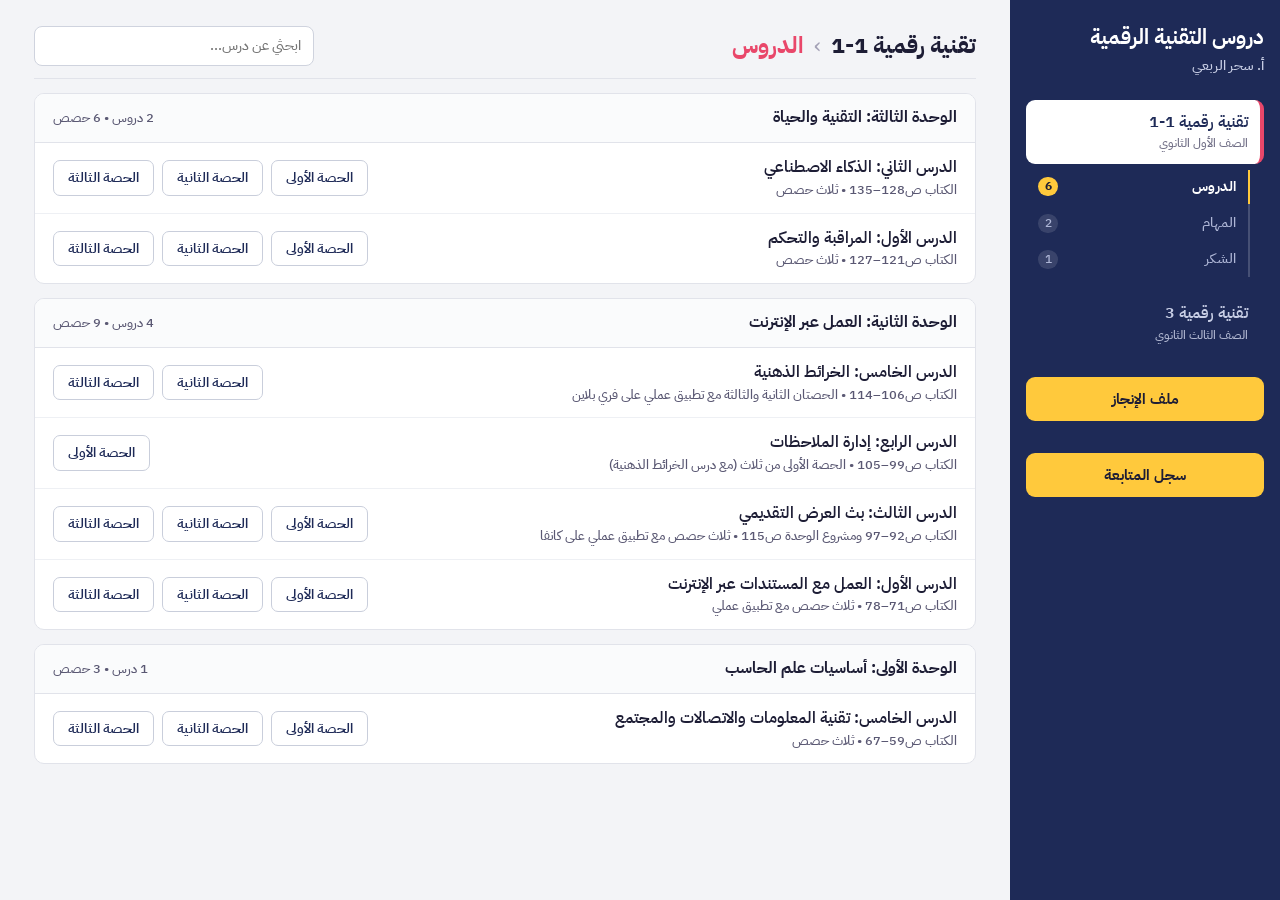
==== commit a58ba867: "الصفحة الرئيسية: زر سجل المتابعة تحت ملف الإنجاز Co-Authored-By: Claude Opus 5.5 <noreply@anthropic." ====
--- a/index.html
+++ b/index.html
@@ -73,7 +73,7 @@
 .pfbtn:hover{filter:brightness(.95)}
 </style></head><body>
 <div class="shell">
-<aside class="side"><div class="brand"><h1>دروس التقنية الرقمية</h1><span class="who">أ. سحر الربعي</span></div><nav class="snav" aria-label="المواد"><div class="sgroup" data-s="t11"><button class="subj" data-subj="t11" data-c="#E9476A" data-s2="#FDE3E9" style="--sc:#E9476A"><b>تقنية رقمية 1-1</b><small>الصف الأول الثانوي</small></button><div class="secs"><button class="sec" data-tab="l">الدروس<span class="n">6</span></button><button class="sec" data-tab="t">المهام<span class="n">2</span></button><button class="sec" data-tab="h">الشكر<span class="n">1</span></button></div></div><div class="sgroup" data-s="t3"><button class="subj" data-subj="t3" data-c="#1B7FA6" data-s2="#DDF1F8" style="--sc:#1B7FA6"><b>تقنية رقمية 3</b><small>الصف الثالث الثانوي</small></button><div class="secs"><button class="sec" data-tab="l">الدروس<span class="n">5</span></button><button class="sec" data-tab="t">المهام<span class="n">1</span></button><button class="sec" data-tab="h">الشكر<span class="n">1</span></button></div></div></nav><a class="pfbtn" href="portfolio.html">ملف الإنجاز</a></aside>
+<aside class="side"><div class="brand"><h1>دروس التقنية الرقمية</h1><span class="who">أ. سحر الربعي</span></div><nav class="snav" aria-label="المواد"><div class="sgroup" data-s="t11"><button class="subj" data-subj="t11" data-c="#E9476A" data-s2="#FDE3E9" style="--sc:#E9476A"><b>تقنية رقمية 1-1</b><small>الصف الأول الثانوي</small></button><div class="secs"><button class="sec" data-tab="l">الدروس<span class="n">6</span></button><button class="sec" data-tab="t">المهام<span class="n">2</span></button><button class="sec" data-tab="h">الشكر<span class="n">1</span></button></div></div><div class="sgroup" data-s="t3"><button class="subj" data-subj="t3" data-c="#1B7FA6" data-s2="#DDF1F8" style="--sc:#1B7FA6"><b>تقنية رقمية 3</b><small>الصف الثالث الثانوي</small></button><div class="secs"><button class="sec" data-tab="l">الدروس<span class="n">5</span></button><button class="sec" data-tab="t">المهام<span class="n">1</span></button><button class="sec" data-tab="h">الشكر<span class="n">1</span></button></div></div></nav><a class="pfbtn" href="portfolio.html">ملف الإنجاز</a><a class="pfbtn" href="https://claude.ai/artifact/8Afpd3kZgXVeJFxsPJzLC2" target="_blank" rel="noopener" style="margin-top:10px">سجل المتابعة</a></aside>
 <main class="main"><section class="subject" data-s="t11" hidden><div class="mhead"><h2><span class="sn">تقنية رقمية 1-1</span><span class="sep">›</span><span class="secname">الدروس</span></h2><label class="search"><span class="sr">ابحثي عن درس</span><input type="search" placeholder="ابحثي عن درس..." aria-label="ابحثي عن درس"></label></div><div class="panel" data-tab="l"><div class="unit"><div class="uh"><b>الوحدة الثالثة: التقنية والحياة</b><span>2 دروس • 6 حصص</span></div><div class="row" id="L28" data-q="الدرس الثاني: الذكاء الاصطناعي الكتاب ص128–135 تعلم الآلة الترجمة التعرف على الكلام الصور الروبوت الطائرات المسيرة"><div class="li"><b>الدرس الثاني: الذكاء الاصطناعي</b><small>الكتاب ص128–135 • ثلاث حصص</small></div><div class="ps"><button class="per" data-i="28" data-link="t11/ai/1" data-t="تقنية رقمية 1-1 • الوحدة الثالثة • الدرس الثاني: الذكاء الاصطناعي" title="الذكاء الاصطناعي • تعلّم الآلة وخطواته • الترجمة • التعليم • التعرف على الكلام والصور"><b>الحصة الأولى</b><small>الذكاء الاصطناعي • تعلّم الآلة وخطواته • الترجمة • التعليم • التعرف على الكلام والصور</small></button><button class="per" data-i="29" data-link="t11/ai/2" data-t="تقنية رقمية 1-1 • الوحدة الثالثة • الدرس الثاني: الذكاء الاصطناعي" title="المساعدات الشخصية • القيادة الذاتية • الألعاب الذكية • التشخيص الطبي • الروبوت • الطائرات المسيرة"><b>الحصة الثانية</b><small>المساعدات الشخصية • القيادة الذاتية • الألعاب الذكية • التشخيص الطبي • الروبوت • الطائرات المسيرة</small></button><button class="per" data-i="30" data-link="t11/ai/3" data-t="تقنية رقمية 1-1 • الوحدة الثالثة • الدرس الثاني: الذكاء الاصطناعي" title="لنطبق معًا: التدريبات 1–5"><b>الحصة الثالثة</b><small>لنطبق معًا: التدريبات 1–5</small></button></div></div><div class="row" id="L12" data-q="الدرس الأول: المراقبة والتحكم الكتاب ص121–127 • ثلاث حصص"><div class="li"><b>الدرس الأول: المراقبة والتحكم</b><small>الكتاب ص121–127 • ثلاث حصص</small></div><div class="ps"><button class="per" data-i="12" data-link="t11/monitoring/1" data-t="تقنية رقمية 1-1 • الوحدة الثالثة • الدرس الأول: المراقبة والتحكم" title="أنظمة المراقبة • أنظمة التحكم • لوحة التحكم • غرفة الطوارئ"><b>الحصة الأولى</b><small>أنظمة المراقبة • أنظمة التحكم • لوحة التحكم • غرفة الطوارئ</small></button><button class="per" data-i="13" data-link="t11/monitoring/2" data-t="تقنية رقمية 1-1 • الوحدة الثالثة • الدرس الأول: المراقبة والتحكم" title="التحكم المغلق والمفتوح • المخططات • تدريب 2"><b>الحصة الثانية</b><small>التحكم المغلق والمفتوح • المخططات • تدريب 2</small></button><button class="per" data-i="14" data-link="t11/monitoring/3" data-t="تقنية رقمية 1-1 • الوحدة الثالثة • الدرس الأول: المراقبة والتحكم" title="المستشعرات وأنواعها • تدريبات 1، 3، 4، 5"><b>الحصة الثالثة</b><small>المستشعرات وأنواعها • تدريبات 1، 3، 4، 5</small></button></div></div></div><div class="unit"><div class="uh"><b>الوحدة الثانية: العمل عبر الإنترنت</b><span>4 دروس • 9 حصص</span></div><div class="row" id="L10" data-q="الدرس الخامس: الخرائط الذهنية الكتاب ص106–114 • الحصتان الثانية والثالثة مع تطبيق عملي على فري بلاين"><div class="li"><b>الدرس الخامس: الخرائط الذهنية</b><small>الكتاب ص106–114 • الحصتان الثانية والثالثة مع تطبيق عملي على فري بلاين</small></div><div class="ps"><button class="per" data-i="10" data-link="t11/mindmaps/2" data-t="تقنية رقمية 1-1 • الوحدة الثانية • الدرس الخامس: الخرائط الذهنية • الحصة الثانية من ثلاث" title="ما الخريطة الذهنية؟ • العقد والتسلسل الهرمي • إنشاء خريطة في فري بلاين"><b>الحصة الثانية</b><small>ما الخريطة الذهنية؟ • العقد والتسلسل الهرمي • إنشاء خريطة في فري بلاين</small></button><button class="per" data-i="11" data-link="t11/mindmaps/3" data-t="تقنية رقمية 1-1 • الوحدة الثانية • الدرس الخامس: الخرائط الذهنية • الحصة الثالثة من ثلاث" title="تنسيق العقد • توصيل العقد • إخفاء الأفرع • تصدير الخريطة"><b>الحصة الثالثة</b><small>تنسيق العقد • توصيل العقد • إخفاء الأفرع • تصدير الخريطة</small></button></div></div><div class="row" id="L9" data-q="الدرس الرابع: إدارة الملاحظات الكتاب ص99–105 • الحصة الأولى من ثلاث (مع درس الخرائط الذهنية)"><div class="li"><b>الدرس الرابع: إدارة الملاحظات</b><small>الكتاب ص99–105 • الحصة الأولى من ثلاث (مع درس الخرائط الذهنية)</small></div><div class="ps"><button class="per" data-i="9" data-link="t11/notes/1" data-t="تقنية رقمية 1-1 • الوحدة الثانية • الدرس الرابع: إدارة الملاحظات • الحصة الأولى من ثلاث" title="مايكروسوفت ون نوت • الدفاتر والأقسام والصفحات • العمل عبر الإنترنت والمشاركة"><b>الحصة الأولى</b><small>مايكروسوفت ون نوت • الدفاتر والأقسام والصفحات • العمل عبر الإنترنت والمشاركة</small></button></div></div><div class="row" id="L6" data-q="الدرس الثالث: بث العرض التقديمي الكتاب ص92–97 ومشروع الوحدة ص115 • ثلاث حصص مع تطبيق عملي على كانفا"><div class="li"><b>الدرس الثالث: بث العرض التقديمي</b><small>الكتاب ص92–97 ومشروع الوحدة ص115 • ثلاث حصص مع تطبيق عملي على كانفا</small></div><div class="ps"><button class="per" data-i="6" data-link="t11/presentation/1" data-t="تقنية رقمية 1-1 • الوحدة الثانية • الدرس الثالث: بث العرض التقديمي • الحصة الأولى من ثلاث" title="بث العرض عبر الإنترنت • مكونات العرض التقديمي الناجح"><b>الحصة الأولى</b><small>بث العرض عبر الإنترنت • مكونات العرض التقديمي الناجح</small></button><button class="per" data-i="7" data-link="t11/presentation/2" data-t="تقنية رقمية 1-1 • الوحدة الثانية • الدرس الثالث: بث العرض التقديمي • الحصة الثانية من ثلاث" title="إعداد العروض التقديمية في كانفا • التقديم ومشاركة الرابط"><b>الحصة الثانية</b><small>إعداد العروض التقديمية في كانفا • التقديم ومشاركة الرابط</small></button><button class="per" data-i="8" data-link="t11/presentation/3" data-t="تقنية رقمية 1-1 • الوحدة الثانية • الدرس الثالث: بث العرض التقديمي • الحصة الثالثة من ثلاث" title="مشروع: الطاقة الشمسية في المملكة • العرض وتقييم الزميلات"><b>الحصة الثالثة</b><small>مشروع: الطاقة الشمسية في المملكة • العرض وتقييم الزميلات</small></button></div></div><div class="row" id="L3" data-q="الدرس الأول: العمل مع المستندات عبر الإنترنت الكتاب ص71–78 • ثلاث حصص مع تطبيق عملي"><div class="li"><b>الدرس الأول: العمل مع المستندات عبر الإنترنت</b><small>الكتاب ص71–78 • ثلاث حصص مع تطبيق عملي</small></div><div class="ps"><button class="per" data-i="3" data-link="t11/online-docs/1" data-t="تقنية رقمية 1-1 • الوحدة الثانية • الدرس الأول: العمل مع المستندات عبر الإنترنت • الحصة الأولى من ثلاث" title="ون درايف وأوفيس على الإنترنت • وورد عبر الإنترنت • التحميل"><b>الحصة الأولى</b><small>ون درايف وأوفيس على الإنترنت • وورد عبر الإنترنت • التحميل</small></button><button class="per" data-i="4" data-link="t11/online-docs/2" data-t="تقنية رقمية 1-1 • الوحدة الثانية • الدرس الأول: العمل مع المستندات عبر الإنترنت • الحصة الثانية من ثلاث" title="مشاركة الملفات بحذر • التعاون المتزامن • تدريب 1"><b>الحصة الثانية</b><small>مشاركة الملفات بحذر • التعاون المتزامن • تدريب 1</small></button><button class="per" data-i="5" data-link="t11/online-docs/3" data-t="تقنية رقمية 1-1 • الوحدة الثانية • الدرس الأول: العمل مع المستندات عبر الإنترنت • الحصة الثالثة من ثلاث" title="جوجل درايف • جي سويت • تدريبات 2–4"><b>الحصة الثالثة</b><small>جوجل درايف • جي سويت • تدريبات 2–4</small></button></div></div></div><div class="unit"><div class="uh"><b>الوحدة الأولى: أساسيات علم الحاسب</b><span>1 درس • 3 حصص</span></div><div class="row" id="L0" data-q="الدرس الخامس: تقنية المعلومات والاتصالات والمجتمع الكتاب ص59–67 • ثلاث حصص"><div class="li"><b>الدرس الخامس: تقنية المعلومات والاتصالات والمجتمع</b><small>الكتاب ص59–67 • ثلاث حصص</small></div><div class="ps"><button class="per" data-i="0" data-link="t11/ict-society/1" data-t="تقنية رقمية 1-1 • الدرس الخامس: تقنية المعلومات والاتصالات والمجتمع • الحصة الأولى من ثلاث" title="تأثير التقنية على قطاع الأعمال • لعبة سُلّم الوظائف"><b>الحصة الأولى</b><small>تأثير التقنية على قطاع الأعمال • لعبة سُلّم الوظائف</small></button><button class="per" data-i="1" data-link="t11/ict-society/2" data-t="تقنية رقمية 1-1 • الدرس الخامس: تقنية المعلومات والاتصالات والمجتمع • الحصة الثانية من ثلاث" title="الحياة أسهل • التعلم مدى الحياة • الدفع • المحفظة الرقمية"><b>الحصة الثانية</b><small>الحياة أسهل • التعلم مدى الحياة • الدفع • المحفظة الرقمية</small></button><button class="per" data-i="2" data-link="t11/ict-society/3" data-t="تقنية رقمية 1-1 • الدرس الخامس: تقنية المعلومات والاتصالات والمجتمع • الحصة الثالثة من ثلاث" title="التخزين السحابي • الفجوة الرقمية • جسر الفجوة"><b>الحصة الثالثة</b><small>التخزين السحابي • الفجوة الرقمية • جسر الفجوة</small></button></div></div></div><p class="nores" hidden>لا توجد نتائج مطابقة.</p></div><div class="panel" data-tab="t" hidden><div class="gallery"><figure class="poster" style="--tc:#E9476A"><a href="img/tasks/task-presentation.webp" target="_blank" rel="noopener"><img src="img/tasks/task-presentation.webp" alt="تصميم إعلان المهمة: صمّمي عرضك وابثّيه مباشرة" loading="lazy"></a></figure><figure class="poster" style="--tc:#E9476A"><a href="img/tasks/task-course.webp" target="_blank" rel="noopener"><img src="img/tasks/task-course.webp" alt="تصميم إعلان المهمة: حضور دورة تدريبية" loading="lazy"></a></figure></div></div><div class="panel" data-tab="h" hidden><div class="gallery"><figure class="poster" style="--tc:#E9476A"><a href="img/thanks/thanks-presentation.webp" target="_blank" rel="noopener"><img src="img/thanks/thanks-presentation.webp" alt="شكر الطالبات على مهمة العرض التقديمي" loading="lazy"></a></figure></div></div></section><section class="subject" data-s="t3" hidden><div class="mhead"><h2><span class="sn">تقنية رقمية 3</span><span class="sep">›</span><span class="secname">الدروس</span></h2><label class="search"><span class="sr">ابحثي عن درس</span><input type="search" placeholder="ابحثي عن درس..." aria-label="ابحثي عن درس"></label></div><div class="panel" data-tab="l"><div class="unit"><div class="uh"><b>الوحدة الثالثة: تطبيقات الهواتف الذكية</b><span>5 دروس • 9 حصص</span></div><div class="row" id="L27" data-q="مشروع: اختبري وعيكِ السيبراني تدريب 2 ص159 منتقي القائمة الشاشات الجملة الشرطية APK"><div class="li"><b>مشروع: اختبري وعيكِ السيبراني</b><small>مبني على تدريب 2 ص159 • حصة عملية على مطوّر التطبيقات MIT</small></div><div class="ps"><button class="per" data-i="27" data-link="t3/cyber-app/1" data-t="تقنية رقمية 3 • الوحدة الثالثة • مشروع: اختبري وعيكِ السيبراني" title="منتقي القائمة • قائمة في متغير عام • شاشات المواقف • الجملة الشرطية • ملف APK"><b>الحصة الأولى</b><small>منتقي القائمة • قائمة في متغير عام • شاشات المواقف • الجملة الشرطية • ملف APK</small></button></div></div><div class="row" id="L26" data-q="الذكاء الاصطناعي في الواقع العملي الكتاب ص161–163 تعلم الآلة معالجة اللغة الطبيعية التعرف على الكلام"><div class="li"><b>الذكاء الاصطناعي في الواقع العملي</b><small>الكتاب ص161–163 • حصة نظرية</small></div><div class="ps"><button class="per" data-i="26" data-link="t3/ai-practice/1" data-t="تقنية رقمية 3 • الوحدة الثالثة • الذكاء الاصطناعي في الواقع العملي" title="تعلّم الآلة • معالجة اللغة الطبيعية • كيف يعمل الذكاء الاصطناعي • التعرّف على الكلام"><b>الحصة الأولى</b><small>تعلّم الآلة • معالجة اللغة الطبيعية • كيف يعمل الذكاء الاصطناعي • التعرّف على الكلام</small></button></div></div><div class="row" id="L23" data-q="الدرس الثالث: برمجة التطبيق الكتاب ص139–158 • ثلاث حصص مع تطبيق عملي على مطوّر التطبيقات MIT"><div class="li"><b>الدرس الثالث: برمجة التطبيق</b><small>الكتاب ص139–158 • ثلاث حصص مع تطبيق عملي على مطوّر التطبيقات MIT</small></div><div class="ps"><button class="per" data-i="23" data-link="t3/app-programming/1" data-t="تقنية رقمية 3 • الوحدة الثالثة • الدرس الثالث: برمجة التطبيق" title="القوائم • منتقي القائمة ListPicker • إنشاء قائمة بالعناصر • المتغيرات المحلية والعامة"><b>الحصة الأولى</b><small>القوائم • منتقي القائمة ListPicker • إنشاء قائمة بالعناصر • المتغيرات المحلية والعامة</small></button><button class="per" data-i="24" data-link="t3/app-programming/2" data-t="تقنية رقمية 3 • الوحدة الثالثة • الدرس الثالث: برمجة التطبيق" title="تعيين متغير لقائمة • عرض القائمة • شاشة جديدة بتسميات وصورة • عرض عنصر من القائمة"><b>الحصة الثانية</b><small>تعيين متغير لقائمة • عرض القائمة • شاشة جديدة بتسميات وصورة • عرض عنصر من القائمة</small></button><button class="per" data-i="25" data-link="t3/app-programming/3" data-t="تقنية رقمية 3 • الوحدة الثالثة • الدرس الثالث: برمجة التطبيق" title="الجملة الشرطية if • فتح شاشة جديدة • القائمة الفرعية • ملف APK • تدريب 1"><b>الحصة الثالثة</b><small>الجملة الشرطية if • فتح شاشة جديدة • القائمة الفرعية • ملف APK • تدريب 1</small></button></div></div><div class="row" id="L21" data-q="الدرس الثاني: بناء تطبيقات الهاتف الذكي الكتاب ص120–138 • حصتان مع تطبيق عملي على مطوّر التطبيقات MIT"><div class="li"><b>الدرس الثاني: بناء تطبيقات الهاتف الذكي</b><small>الكتاب ص120–138 • حصتان مع تطبيق عملي على مطوّر التطبيقات MIT</small></div><div class="ps"><button class="per" data-i="21" data-link="t3/app-building/1" data-t="تقنية رقمية 3 • الوحدة الثالثة • الدرس الثاني: بناء تطبيقات الهاتف الذكي • الحصة الأولى من حصتين" title="التخطيط والتصميم • بيئة مطوّر التطبيقات MIT • العنوان والزر والخلفية"><b>الحصة الأولى</b><small>التخطيط والتصميم • بيئة مطوّر التطبيقات MIT • العنوان والزر والخلفية</small></button><button class="per" data-i="22" data-link="t3/app-building/2" data-t="تقنية رقمية 3 • الوحدة الثالثة • الدرس الثاني: بناء تطبيقات الهاتف الذكي • الحصة الثانية من حصتين" title="شاشة جديدة • الترتيب العمودي والتسمية • اللبنات البرمجية • اختبار التطبيق"><b>الحصة الثانية</b><small>شاشة جديدة • الترتيب العمودي والتسمية • اللبنات البرمجية • اختبار التطبيق</small></button></div></div><div class="row" id="L19" data-q="الدرس الأول: مقدمة عن تطبيقات الهواتف الذكية الكتاب ص113–119 • حصتان"><div class="li"><b>الدرس الأول: مقدمة عن تطبيقات الهواتف الذكية</b><small>الكتاب ص113–119 • حصتان</small></div><div class="ps"><button class="per" data-i="19" data-link="t3/apps-intro/1" data-t="تقنية رقمية 3 • الوحدة الثالثة • الدرس الأول: مقدمة عن تطبيقات الهواتف الذكية • الحصة الأولى من حصتين" title="البرنامج • برامج النظام • البرامج التطبيقية • المقارنة بينهما"><b>الحصة الأولى</b><small>البرنامج • برامج النظام • البرامج التطبيقية • المقارنة بينهما</small></button><button class="per" data-i="20" data-link="t3/apps-intro/2" data-t="تقنية رقمية 3 • الوحدة الثالثة • الدرس الأول: مقدمة عن تطبيقات الهواتف الذكية • الحصة الثانية من حصتين" title="تطبيقات الهواتف الذكية • مراحل إنشائها • واجهة وتجربة المستخدم • مطوّر التطبيقات MIT"><b>الحصة الثانية</b><small>تطبيقات الهواتف الذكية • مراحل إنشائها • واجهة وتجربة المستخدم • مطوّر التطبيقات MIT</small></button></div></div></div><div class="unit"><div class="uh"><b>الوحدة الثانية: دورة حياة النظام</b><span>2 درسان • 4 حصص</span></div><div class="row" id="L17" data-q="الدرس الثالث: الأمن السيبراني الكتاب ص90–108 • حصتان مع تطبيق عملي"><div class="li"><b>الدرس الثالث: الأمن السيبراني</b><small>الكتاب ص90–108 • حصتان مع تطبيق عملي</small></div><div class="ps"><button class="per" data-i="17" data-link="t3/cybersecurity/1" data-t="تقنية رقمية 3 • الوحدة الثانية • الدرس الثالث: الأمن السيبراني • الحصة الأولى من حصتين" title="الأمن السيبراني ودورة حياة النظام • جهود المملكة • البصمة الرقمية • سجلات الخادم"><b>الحصة الأولى</b><small>الأمن السيبراني ودورة حياة النظام • جهود المملكة • البصمة الرقمية • سجلات الخادم</small></button><button class="per" data-i="18" data-link="t3/cybersecurity/2" data-t="تقنية رقمية 3 • الوحدة الثانية • الدرس الثالث: الأمن السيبراني • الحصة الثانية من حصتين" title="جدار الحماية ومكافحة الفيروسات • حسابات المستخدِم • أذونات الملفات والمجلدات"><b>الحصة الثانية</b><small>جدار الحماية ومكافحة الفيروسات • حسابات المستخدِم • أذونات الملفات والمجلدات</small></button></div></div><div class="row" id="L15" data-q="الدرس الثاني: إنشاء المخطط الكتاب ص69–89 • حصتان مع تطبيق عملي"><div class="li"><b>الدرس الثاني: إنشاء المخطط</b><small>الكتاب ص69–89 • حصتان مع تطبيق عملي</small></div><div class="ps"><button class="per" data-i="15" data-link="t3/diagrams/1" data-t="تقنية رقمية 3 • الوحدة الثانية • الدرس الثاني: إنشاء المخطط • الحصة الأولى من حصتين" title="المخططات وأنواعها • الأشكال الأساسية • إنشاء مخطط في draw.io وتنسيقه وحفظه"><b>الحصة الأولى</b><small>المخططات وأنواعها • الأشكال الأساسية • إنشاء مخطط في draw.io وتنسيقه وحفظه</small></button><button class="per" data-i="16" data-link="t3/diagrams/2" data-t="تقنية رقمية 3 • الوحدة الثانية • الدرس الثاني: إنشاء المخطط • الحصة الثانية من حصتين" title="النص والخط • الأشكال والروابط • حفظ وتصدير المخطط • تدريبات 2–3"><b>الحصة الثانية</b><small>النص والخط • الأشكال والروابط • حفظ وتصدير المخطط • تدريبات 2–3</small></button></div></div></div><p class="nores" hidden>لا توجد نتائج مطابقة.</p></div><div class="panel" data-tab="t" hidden><div class="gallery"><figure class="poster" style="--tc:#1B7FA6"><a href="img/tasks/task-app-planning.webp" target="_blank" rel="noopener"><img src="img/tasks/task-app-planning.webp" alt="تصميم إعلان المهمة: بناء تطبيقات الهواتف الذكية" loading="lazy"></a></figure></div></div><div class="panel" data-tab="h" hidden><div class="gallery"><figure class="poster" style="--tc:#1B7FA6"><a href="img/thanks/thanks-diagram.webp" target="_blank" rel="noopener"><img src="img/thanks/thanks-diagram.webp" alt="شكر الطالبات المنجزات للتطبيق العملي 2 إنشاء المخطط" loading="lazy"></a></figure></div></div></section></main>
 </div>
 <div class="view"><div class="win"><button class="back">→ العودة</button><span class="dots" aria-hidden="true"><i></i><i></i><i></i></span><span class="wt"></span></div><iframe allow="fullscreen" allowfullscreen title="الحصة"></iframe></div>
